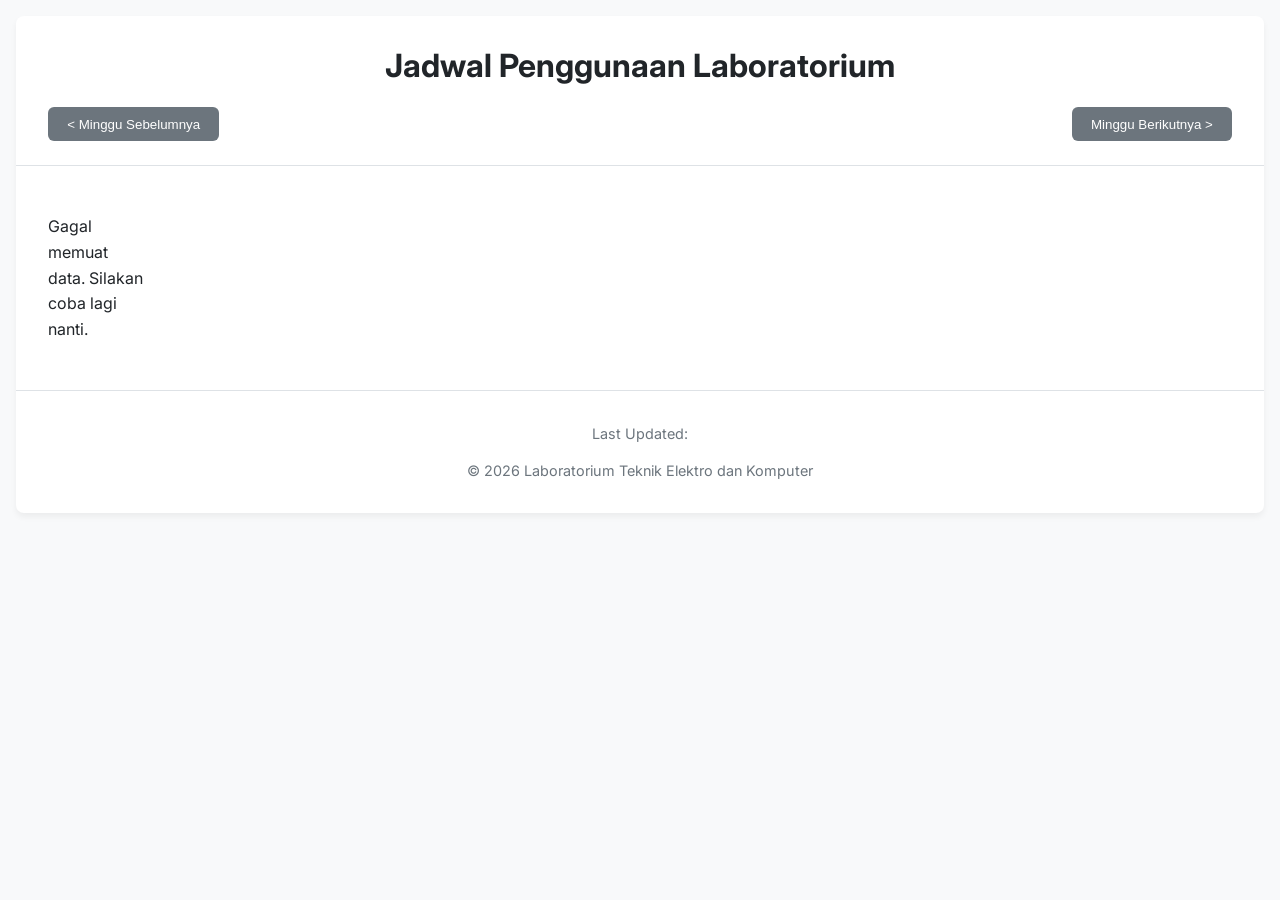
==== index.html @ 6be4b02e "Add files via upload" ====
<!DOCTYPE html>
<html lang="id">
<head>
    <meta charset="UTF-8">
    <meta name="viewport" content="width=device-width, initial-scale=1.0">
    <title>Jadwal Laboratorium</title>
    <link rel="icon" href="data:image/svg+xml,<svg xmlns=%22http://www.w3.org/2000/svg%22 viewBox=%220 0 100 100%22><text y=%22.9em%22 font-size=%2290%22>📅</text></svg>">
    <link rel="stylesheet" href="style.css">
    <link rel="preconnect" href="https://fonts.googleapis.com">
    <link rel="preconnect" href="https://fonts.gstatic.com" crossorigin>
    <link href="https://fonts.googleapis.com/css2?family=Inter:wght@400;500;600;700&display=swap" rel="stylesheet">
</head>
<body>
    <div class="container">
        <header>
            <h1>Jadwal Penggunaan Laboratorium</h1>
            <nav>
                <button id="prev-week" class="nav-button">&lt; Minggu Sebelumnya</button>
                <h2 id="week-display"></h2>
                <button id="next-week" class="nav-button">Minggu Berikutnya &gt;</button>
            </nav>
        </header>
        
        <main>
            <div id="loading" class="loading-indicator">Memuat data jadwal...</div>
            <div class="calendar-wrapper">
                <div id="calendar-grid"></div>
            </div>
        </main>

        <footer>
            <p>Last Updated: <span id="last-updated"></span></p>
            <p id="copyright">&copy; <span id="year"></span> Laboratorium Teknik Elektro dan Komputer</p>
        </footer>
    </div>

    <script src="script.js"></script>
</body>
</html>
---- style.css ----
:root {
    --bg-color: #f8f9fa;
    --font-color: #212529;
    --border-color: #dee2e6;
    --header-bg: #ffffff;
    --button-bg: #6c757d;
    --button-hover-bg: #5a6268;
    --button-text-color: #ffffff;
    --text-color-room: #0d47a1; /* Darker blue */
    --text-color-lecturer: #495057; /* Softer dark gray */
    --text-color-activity: #6c757d; /* Muted gray */

    /* Lab Colors */
    --lab-prk-bg: #e0f7fa;
    --lab-prk-border: #4dd0e1;
    --lab-jarkom-bg: #e8f5e9;
    --lab-jarkom-border: #81c784;
    --lab-ai-bg: #fff3e0;
    --lab-ai-border: #ffb74d;
    --lab-multimedia-bg: #f3e5f5;
    --lab-multimedia-border: #ba68c8;
    --lab-default-bg: #f5f5f5;
    --lab-default-border: #bdbdbd;
}

body {
    font-family: 'Inter', sans-serif;
    background-color: var(--bg-color);
    color: var(--font-color);
    margin: 0;
    padding: 1rem;
    line-height: 1.6;
}

.container {
    max-width: 1400px;
    margin: 0 auto;
    background-color: var(--header-bg);
    border-radius: 8px;
    box-shadow: 0 4px 6px rgba(0,0,0,0.05);
    overflow: hidden;
}

header {
    padding: 1.5rem 2rem;
    border-bottom: 1px solid var(--border-color);
    text-align: center;
}

header h1 {
    margin: 0;
    font-size: 2rem;
    font-weight: 700;
}

nav {
    display: flex;
    justify-content: space-between;
    align-items: center;
    margin-top: 1rem;
}

nav h2 {
    font-size: 1.25rem;
    font-weight: 500;
    margin: 0;
    color: #495057;
}

.nav-button {
    background-color: var(--button-bg);
    color: var(--button-text-color);
    border: none;
    padding: 0.6rem 1.2rem;
    border-radius: 6px;
    cursor: pointer;
    font-weight: 500;
    transition: background-color 0.2s;
}

.nav-button:hover {
    background-color: var(--button-hover-bg);
}

main {
    padding: 2rem;
}

.loading-indicator {
    text-align: center;
    padding: 2rem;
    font-size: 1.2rem;
    color: #6c757d;
}

.calendar-wrapper {
    overflow-x: auto;
}

#calendar-grid {
    display: grid;
    grid-template-columns: 100px repeat(6, 1fr); /* 1 column for session times, 6 for days */
    gap: 5px;
}

.grid-header {
    font-weight: 600;
    padding: 0.8rem;
    text-align: center;
    background-color: #f1f3f5;
    position: sticky;
    top: 0;
    z-index: 10;
}

.session-header {
    font-weight: 500;
    padding: 0.8rem;
    background-color: #f1f3f5;
    text-align: right;
    font-size: 0.9em;
    position: sticky;
    left: 0;
    z-index: 10;
}

.grid-cell {
    min-height: 120px;
    background-color: #ffffff;
    border: 1px solid var(--border-color);
    border-radius: 4px;
    display: flex;
    flex-direction: column;
    gap: 5px;
    padding: 5px;
}

.schedule-item {
    padding: 0.8rem;
    border-left-width: 5px;
    border-left-style: solid;
    height: 100%;
    display: flex;
    flex-direction: column;
    justify-content: center;
    border-radius: 4px;
}

.schedule-item p {
    margin: 0;
    font-size: 0.9em;
    line-height: 1.4; /* Improve readability inside the item */
}

.item-room {
    font-weight: 700;
    margin-bottom: 0.4rem;
    color: var(--text-color-room);
}

.item-lecturer {
    font-weight: 500;
    color: var(--text-color-lecturer);
    margin-bottom: 0.3rem;
}

.item-activity {
    color: var(--text-color-activity);
    font-size: 0.85em;
    font-style: italic;
}

/* Lab Color Mappings */
.lab-prk { background-color: var(--lab-prk-bg); border-color: var(--lab-prk-border); }
.lab-jarkom { background-color: var(--lab-jarkom-bg); border-color: var(--lab-jarkom-border); }
.lab-ai { background-color: var(--lab-ai-bg); border-color: var(--lab-ai-border); }
.lab-multimedia { background-color: var(--lab-multimedia-bg); border-color: var(--lab-multimedia-border); }
.lab-default { background-color: var(--lab-default-bg); border-color: var(--lab-default-border); }

footer {
    padding: 1rem 2rem;
    border-top: 1px solid var(--border-color);
    text-align: center;
    font-size: 0.9em;
    color: #6c757d;
}

/* Responsive Design */
@media (max-width: 768px) {
    body {
        padding: 0.5rem;
    }

    header {
        padding: 1rem;
    }
    
    header h1 {
        font-size: 1.5rem;
    }

    nav {
        flex-direction: column;
        gap: 0.8rem;
    }

    main {
        padding: 0.5rem;
    }
    
    #calendar-grid {
        grid-template-columns: 80px repeat(6, 200px); /* Make day columns wider for horizontal scroll */
    }

    .schedule-item p {
        font-size: 0.85em;
    }
}
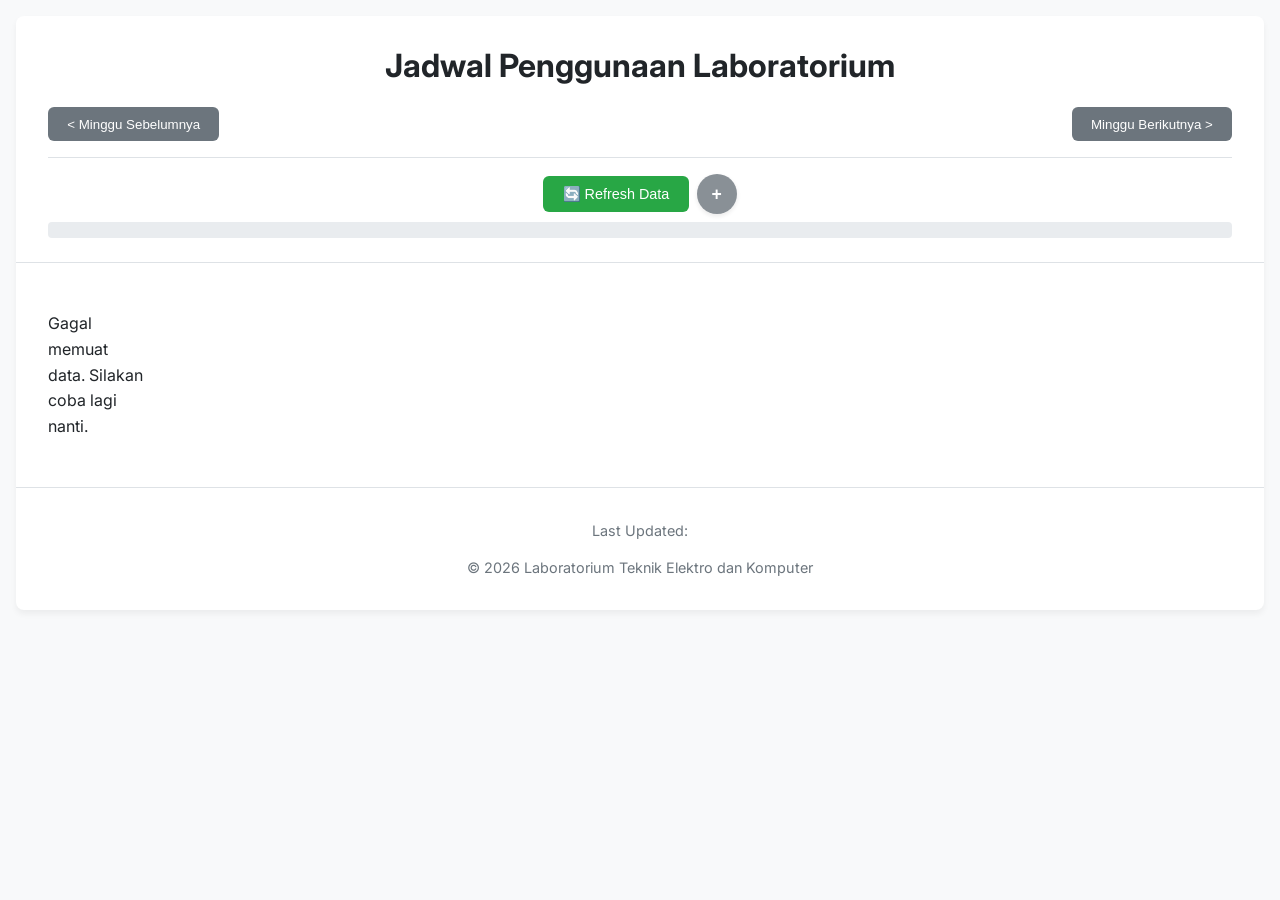
==== commit 7fbbe8fc: "Add files via upload" ====
--- a/index.html
+++ b/index.html
@@ -2,7 +2,7 @@
 <html lang="id">
 <head>
     <meta charset="UTF-8">
-    <meta name="viewport" content="width=device-width, initial-scale=1.0">
+    <meta name="viewport" content="width=device-width, initial-scale=1.0, user-scalable=yes, maximum-scale=3.0">
     <title>Jadwal Laboratorium</title>
     <link rel="icon" href="data:image/svg+xml,<svg xmlns=%22http://www.w3.org/2000/svg%22 viewBox=%220 0 100 100%22><text y=%22.9em%22 font-size=%2290%22>📅</text></svg>">
     <link rel="stylesheet" href="style.css">
@@ -19,6 +19,13 @@
                 <h2 id="week-display"></h2>
                 <button id="next-week" class="nav-button">Minggu Berikutnya &gt;</button>
             </nav>
+            <div class="refresh-section">
+                <div class="button-group">
+                    <button id="refresh-btn" class="refresh-button">🔄 Refresh Data</button>
+                    <button id="add-data-btn" class="add-data-button" title="Tambah Data Jadwal">+</button>
+                </div>
+                <div id="week-info" class="week-info"></div>
+            </div>
         </header>
         
         <main>
--- a/style.css
+++ b/style.css
@@ -82,6 +82,92 @@
     background-color: var(--button-hover-bg);
 }
 
+.refresh-section {
+    text-align: center;
+    margin-top: 1rem;
+    padding-top: 1rem;
+    border-top: 1px solid var(--border-color);
+}
+
+.button-group {
+    display: flex;
+    justify-content: center;
+    align-items: center;
+    gap: 8px;
+    flex-wrap: wrap;
+}
+
+.refresh-button {
+    background-color: #28a745;
+    color: white;
+    border: none;
+    padding: 0.6rem 1.2rem;
+    border-radius: 6px;
+    cursor: pointer;
+    font-weight: 500;
+    font-size: 0.9rem;
+    transition: background-color 0.2s;
+}
+
+.refresh-button:hover {
+    background-color: #218838;
+}
+
+.refresh-button:active {
+    transform: translateY(1px);
+}
+
+.refresh-button:disabled {
+    background-color: #6c757d;
+    cursor: not-allowed;
+    opacity: 0.7;
+}
+
+.refresh-button:disabled:hover {
+    background-color: #6c757d;
+    transform: none;
+}
+
+.add-data-button {
+    background-color: #6c757d;
+    color: white;
+    border: none;
+    padding: 0.6rem 0.8rem;
+    border-radius: 50%;
+    cursor: pointer;
+    font-weight: bold;
+    font-size: 1.1rem;
+    transition: all 0.2s;
+    width: 40px;
+    height: 40px;
+    display: flex;
+    align-items: center;
+    justify-content: center;
+    opacity: 0.8;
+    line-height: 1;
+    box-shadow: 0 2px 4px rgba(0,0,0,0.1);
+}
+
+.add-data-button:hover {
+    background-color: #5a6268;
+    opacity: 1;
+    transform: scale(1.05);
+    box-shadow: 0 4px 8px rgba(0,0,0,0.15);
+}
+
+.add-data-button:active {
+    transform: scale(0.95);
+}
+
+.week-info {
+    margin-top: 0.5rem;
+    padding: 0.5rem;
+    background-color: #e9ecef;
+    border-radius: 4px;
+    font-size: 0.9rem;
+    color: #495057;
+}
+
 main {
     padding: 2rem;
 }
@@ -144,12 +230,15 @@
     flex-direction: column;
     justify-content: center;
     border-radius: 4px;
+    position: relative;
 }
 
 .schedule-item p {
     margin: 0;
     font-size: 0.9em;
     line-height: 1.4; /* Improve readability inside the item */
+    word-wrap: break-word; /* Handle long text */
+    overflow-wrap: break-word;
 }
 
 .item-room {
@@ -177,6 +266,31 @@
 .lab-multimedia { background-color: var(--lab-multimedia-bg); border-color: var(--lab-multimedia-border); }
 .lab-default { background-color: var(--lab-default-bg); border-color: var(--lab-default-border); }
 
+/* PINDAH Status Styling */
+.schedule-pindah {
+    opacity: 0.8;
+    filter: grayscale(20%);
+}
+
+.pindah-stamp {
+    position: absolute;
+    top: 5px;
+    right: 5px;
+    background-color: #dc3545 !important;
+    color: white !important;
+    font-size: 0.7em;
+    font-weight: bold;
+    padding: 2px 6px;
+    border-radius: 3px;
+    transform: rotate(15deg);
+    box-shadow: 0 2px 4px rgba(220, 53, 69, 0.3);
+    z-index: 10;
+    letter-spacing: 0.5px;
+    border: 1px solid #dc3545;
+    text-shadow: 1px 1px 1px rgba(0,0,0,0.5);
+    font-family: Arial, sans-serif;
+}
+
 footer {
     padding: 1rem 2rem;
     border-top: 1px solid var(--border-color);
@@ -194,7 +308,7 @@
     header {
         padding: 1rem;
     }
-    
+
     header h1 {
         font-size: 1.5rem;
     }
@@ -204,15 +318,118 @@
         gap: 0.8rem;
     }
 
+    .nav-button {
+        padding: 0.8rem 1rem;
+        font-size: 0.9rem;
+    }
+
+    .refresh-section {
+        margin-top: 0.5rem;
+        padding-top: 0.5rem;
+    }
+
+    .button-group {
+        gap: 6px;
+    }
+
+    .add-data-button {
+        width: 36px;
+        height: 36px;
+        font-size: 1rem;
+        padding: 0.5rem;
+    }
+
     main {
         padding: 0.5rem;
     }
-    
+
     #calendar-grid {
         grid-template-columns: 80px repeat(6, 200px); /* Make day columns wider for horizontal scroll */
+        font-size: 0.9rem;
+    }
+
+    .grid-cell {
+        min-height: 100px;
+    }
+
+    .schedule-item {
+        padding: 0.6rem;
     }
 
     .schedule-item p {
+        font-size: 0.8em;
+    }
+
+    .item-room {
         font-size: 0.85em;
     }
-} +
+    .item-lecturer {
+        font-size: 0.8em;
+    }
+
+    .item-activity {
+        font-size: 0.75em;
+    }
+
+    .pindah-stamp {
+        font-size: 0.6em;
+        padding: 1px 4px;
+        top: 3px;
+        right: 3px;
+    }
+}
+
+/* Extra small screens */
+@media (max-width: 480px) {
+    header h1 {
+        font-size: 1.2rem;
+    }
+
+    nav h2 {
+        font-size: 1rem;
+    }
+
+    .nav-button {
+        padding: 0.7rem 0.8rem;
+        font-size: 0.8rem;
+    }
+
+    .add-data-button {
+        width: 32px;
+        height: 32px;
+        font-size: 0.9rem;
+        padding: 0.4rem;
+    }
+
+    #calendar-grid {
+        grid-template-columns: 70px repeat(6, 180px);
+        font-size: 0.8rem;
+    }
+
+    .grid-cell {
+        min-height: 90px;
+        padding: 3px;
+    }
+
+    .schedule-item {
+        padding: 0.5rem;
+    }
+
+    .schedule-item p {
+        font-size: 0.75em;
+        line-height: 1.3;
+    }
+
+    .session-header {
+        font-size: 0.8em;
+        padding: 0.6rem;
+    }
+
+    .pindah-stamp {
+        font-size: 0.55em;
+        padding: 1px 3px;
+        top: 2px;
+        right: 2px;
+    }
+}
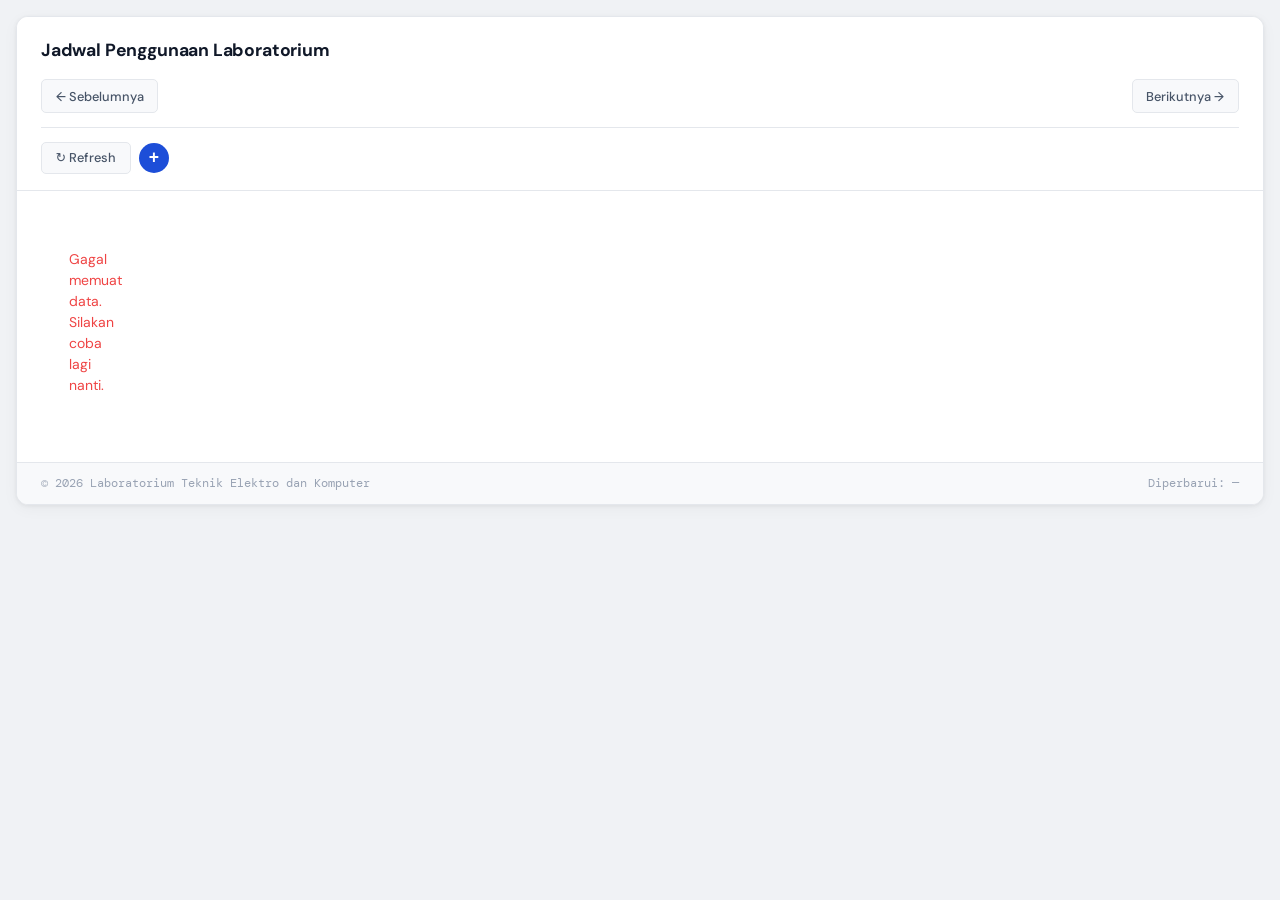
==== commit 0781ea47: "Add files via upload" ====
--- a/index.html
+++ b/index.html
@@ -1,46 +1,49 @@
-<!DOCTYPE html>
-<html lang="id">
-<head>
-    <meta charset="UTF-8">
-    <meta name="viewport" content="width=device-width, initial-scale=1.0, user-scalable=yes, maximum-scale=3.0">
-    <title>Jadwal Laboratorium</title>
-    <link rel="icon" href="data:image/svg+xml,<svg xmlns=%22http://www.w3.org/2000/svg%22 viewBox=%220 0 100 100%22><text y=%22.9em%22 font-size=%2290%22>📅</text></svg>">
-    <link rel="stylesheet" href="style.css">
-    <link rel="preconnect" href="https://fonts.googleapis.com">
-    <link rel="preconnect" href="https://fonts.gstatic.com" crossorigin>
-    <link href="https://fonts.googleapis.com/css2?family=Inter:wght@400;500;600;700&display=swap" rel="stylesheet">
-</head>
-<body>
-    <div class="container">
-        <header>
-            <h1>Jadwal Penggunaan Laboratorium</h1>
-            <nav>
-                <button id="prev-week" class="nav-button">&lt; Minggu Sebelumnya</button>
-                <h2 id="week-display"></h2>
-                <button id="next-week" class="nav-button">Minggu Berikutnya &gt;</button>
-            </nav>
-            <div class="refresh-section">
-                <div class="button-group">
-                    <button id="refresh-btn" class="refresh-button">🔄 Refresh Data</button>
-                    <button id="add-data-btn" class="add-data-button" title="Tambah Data Jadwal">+</button>
-                </div>
-                <div id="week-info" class="week-info"></div>
-            </div>
-        </header>
-        
-        <main>
-            <div id="loading" class="loading-indicator">Memuat data jadwal...</div>
-            <div class="calendar-wrapper">
-                <div id="calendar-grid"></div>
-            </div>
-        </main>
-
-        <footer>
-            <p>Last Updated: <span id="last-updated"></span></p>
-            <p id="copyright">&copy; <span id="year"></span> Laboratorium Teknik Elektro dan Komputer</p>
-        </footer>
-    </div>
-
-    <script src="script.js"></script>
-</body>
-</html> +<!DOCTYPE html>
+<html lang="id">
+<head>
+    <meta charset="UTF-8">
+    <meta name="viewport" content="width=device-width, initial-scale=1.0, user-scalable=yes, maximum-scale=3.0">
+    <title>Jadwal Laboratorium</title>
+    <link rel="icon" href="data:image/svg+xml,<svg xmlns=%22http://www.w3.org/2000/svg%22 viewBox=%220 0 100 100%22><text y=%22.9em%22 font-size=%2290%22>📅</text></svg>">
+    <link rel="stylesheet" href="style.css">
+    <link rel="preconnect" href="https://fonts.googleapis.com">
+    <link rel="preconnect" href="https://fonts.gstatic.com" crossorigin>
+    <link href="https://fonts.googleapis.com/css2?family=DM+Sans:wght@400;500;600;700&family=DM+Mono:wght@400;500&display=swap" rel="stylesheet">
+</head>
+<body>
+    <div class="container">
+        <header>
+            <h1>Jadwal Penggunaan Laboratorium</h1>
+            <nav>
+                <button id="prev-week" class="nav-button">← Sebelumnya</button>
+                <h2 id="week-display"></h2>
+                <button id="next-week" class="nav-button">Berikutnya →</button>
+            </nav>
+            <div class="refresh-section">
+                <div class="button-group">
+                    <button id="refresh-btn" class="refresh-button">↻ Refresh</button>
+                    <button id="add-data-btn" class="add-data-button" title="Tambah Data Jadwal">+</button>
+                </div>
+                <div id="week-info" class="week-info"></div>
+            </div>
+        </header>
+
+        <!-- Notice banner: shown when current week has no schedule -->
+        <div id="week-notice" class="week-notice" style="display:none;"></div>
+
+        <main>
+            <div id="loading" class="loading-indicator">Memuat data jadwal...</div>
+            <div class="calendar-wrapper">
+                <div id="calendar-grid"></div>
+            </div>
+        </main>
+
+        <footer>
+            <p>© <span id="year"></span> Laboratorium Teknik Elektro dan Komputer</p>
+            <p>Diperbarui: <span id="last-updated">—</span></p>
+        </footer>
+    </div>
+
+    <script src="script.js"></script>
+</body>
+</html>
--- a/style.css
+++ b/style.css
@@ -1,435 +1,529 @@
-:root {
-    --bg-color: #f8f9fa;
-    --font-color: #212529;
-    --border-color: #dee2e6;
-    --header-bg: #ffffff;
-    --button-bg: #6c757d;
-    --button-hover-bg: #5a6268;
-    --button-text-color: #ffffff;
-    --text-color-room: #0d47a1; /* Darker blue */
-    --text-color-lecturer: #495057; /* Softer dark gray */
-    --text-color-activity: #6c757d; /* Muted gray */
-
-    /* Lab Colors */
-    --lab-prk-bg: #e0f7fa;
-    --lab-prk-border: #4dd0e1;
-    --lab-jarkom-bg: #e8f5e9;
-    --lab-jarkom-border: #81c784;
-    --lab-ai-bg: #fff3e0;
-    --lab-ai-border: #ffb74d;
-    --lab-multimedia-bg: #f3e5f5;
-    --lab-multimedia-border: #ba68c8;
-    --lab-default-bg: #f5f5f5;
-    --lab-default-border: #bdbdbd;
-}
-
-body {
-    font-family: 'Inter', sans-serif;
-    background-color: var(--bg-color);
-    color: var(--font-color);
-    margin: 0;
-    padding: 1rem;
-    line-height: 1.6;
-}
-
-.container {
-    max-width: 1400px;
-    margin: 0 auto;
-    background-color: var(--header-bg);
-    border-radius: 8px;
-    box-shadow: 0 4px 6px rgba(0,0,0,0.05);
-    overflow: hidden;
-}
-
-header {
-    padding: 1.5rem 2rem;
-    border-bottom: 1px solid var(--border-color);
-    text-align: center;
-}
-
-header h1 {
-    margin: 0;
-    font-size: 2rem;
-    font-weight: 700;
-}
-
-nav {
-    display: flex;
-    justify-content: space-between;
-    align-items: center;
-    margin-top: 1rem;
-}
-
-nav h2 {
-    font-size: 1.25rem;
-    font-weight: 500;
-    margin: 0;
-    color: #495057;
-}
-
-.nav-button {
-    background-color: var(--button-bg);
-    color: var(--button-text-color);
-    border: none;
-    padding: 0.6rem 1.2rem;
-    border-radius: 6px;
-    cursor: pointer;
-    font-weight: 500;
-    transition: background-color 0.2s;
-}
-
-.nav-button:hover {
-    background-color: var(--button-hover-bg);
-}
-
-.refresh-section {
-    text-align: center;
-    margin-top: 1rem;
-    padding-top: 1rem;
-    border-top: 1px solid var(--border-color);
-}
-
-.button-group {
-    display: flex;
-    justify-content: center;
-    align-items: center;
-    gap: 8px;
-    flex-wrap: wrap;
-}
-
-.refresh-button {
-    background-color: #28a745;
-    color: white;
-    border: none;
-    padding: 0.6rem 1.2rem;
-    border-radius: 6px;
-    cursor: pointer;
-    font-weight: 500;
-    font-size: 0.9rem;
-    transition: background-color 0.2s;
-}
-
-.refresh-button:hover {
-    background-color: #218838;
-}
-
-.refresh-button:active {
-    transform: translateY(1px);
-}
-
-.refresh-button:disabled {
-    background-color: #6c757d;
-    cursor: not-allowed;
-    opacity: 0.7;
-}
-
-.refresh-button:disabled:hover {
-    background-color: #6c757d;
-    transform: none;
-}
-
-.add-data-button {
-    background-color: #6c757d;
-    color: white;
-    border: none;
-    padding: 0.6rem 0.8rem;
-    border-radius: 50%;
-    cursor: pointer;
-    font-weight: bold;
-    font-size: 1.1rem;
-    transition: all 0.2s;
-    width: 40px;
-    height: 40px;
-    display: flex;
-    align-items: center;
-    justify-content: center;
-    opacity: 0.8;
-    line-height: 1;
-    box-shadow: 0 2px 4px rgba(0,0,0,0.1);
-}
-
-.add-data-button:hover {
-    background-color: #5a6268;
-    opacity: 1;
-    transform: scale(1.05);
-    box-shadow: 0 4px 8px rgba(0,0,0,0.15);
-}
-
-.add-data-button:active {
-    transform: scale(0.95);
-}
-
-.week-info {
-    margin-top: 0.5rem;
-    padding: 0.5rem;
-    background-color: #e9ecef;
-    border-radius: 4px;
-    font-size: 0.9rem;
-    color: #495057;
-}
-
-main {
-    padding: 2rem;
-}
-
-.loading-indicator {
-    text-align: center;
-    padding: 2rem;
-    font-size: 1.2rem;
-    color: #6c757d;
-}
-
-.calendar-wrapper {
-    overflow-x: auto;
-}
-
-#calendar-grid {
-    display: grid;
-    grid-template-columns: 100px repeat(6, 1fr); /* 1 column for session times, 6 for days */
-    gap: 5px;
-}
-
-.grid-header {
-    font-weight: 600;
-    padding: 0.8rem;
-    text-align: center;
-    background-color: #f1f3f5;
-    position: sticky;
-    top: 0;
-    z-index: 10;
-}
-
-.session-header {
-    font-weight: 500;
-    padding: 0.8rem;
-    background-color: #f1f3f5;
-    text-align: right;
-    font-size: 0.9em;
-    position: sticky;
-    left: 0;
-    z-index: 10;
-}
-
-.grid-cell {
-    min-height: 120px;
-    background-color: #ffffff;
-    border: 1px solid var(--border-color);
-    border-radius: 4px;
-    display: flex;
-    flex-direction: column;
-    gap: 5px;
-    padding: 5px;
-}
-
-.schedule-item {
-    padding: 0.8rem;
-    border-left-width: 5px;
-    border-left-style: solid;
-    height: 100%;
-    display: flex;
-    flex-direction: column;
-    justify-content: center;
-    border-radius: 4px;
-    position: relative;
-}
-
-.schedule-item p {
-    margin: 0;
-    font-size: 0.9em;
-    line-height: 1.4; /* Improve readability inside the item */
-    word-wrap: break-word; /* Handle long text */
-    overflow-wrap: break-word;
-}
-
-.item-room {
-    font-weight: 700;
-    margin-bottom: 0.4rem;
-    color: var(--text-color-room);
-}
-
-.item-lecturer {
-    font-weight: 500;
-    color: var(--text-color-lecturer);
-    margin-bottom: 0.3rem;
-}
-
-.item-activity {
-    color: var(--text-color-activity);
-    font-size: 0.85em;
-    font-style: italic;
-}
-
-/* Lab Color Mappings */
-.lab-prk { background-color: var(--lab-prk-bg); border-color: var(--lab-prk-border); }
-.lab-jarkom { background-color: var(--lab-jarkom-bg); border-color: var(--lab-jarkom-border); }
-.lab-ai { background-color: var(--lab-ai-bg); border-color: var(--lab-ai-border); }
-.lab-multimedia { background-color: var(--lab-multimedia-bg); border-color: var(--lab-multimedia-border); }
-.lab-default { background-color: var(--lab-default-bg); border-color: var(--lab-default-border); }
-
-/* PINDAH Status Styling */
-.schedule-pindah {
-    opacity: 0.8;
-    filter: grayscale(20%);
-}
-
-.pindah-stamp {
-    position: absolute;
-    top: 5px;
-    right: 5px;
-    background-color: #dc3545 !important;
-    color: white !important;
-    font-size: 0.7em;
-    font-weight: bold;
-    padding: 2px 6px;
-    border-radius: 3px;
-    transform: rotate(15deg);
-    box-shadow: 0 2px 4px rgba(220, 53, 69, 0.3);
-    z-index: 10;
-    letter-spacing: 0.5px;
-    border: 1px solid #dc3545;
-    text-shadow: 1px 1px 1px rgba(0,0,0,0.5);
-    font-family: Arial, sans-serif;
-}
-
-footer {
-    padding: 1rem 2rem;
-    border-top: 1px solid var(--border-color);
-    text-align: center;
-    font-size: 0.9em;
-    color: #6c757d;
-}
-
-/* Responsive Design */
-@media (max-width: 768px) {
-    body {
-        padding: 0.5rem;
-    }
-
-    header {
-        padding: 1rem;
-    }
-
-    header h1 {
-        font-size: 1.5rem;
-    }
-
-    nav {
-        flex-direction: column;
-        gap: 0.8rem;
-    }
-
-    .nav-button {
-        padding: 0.8rem 1rem;
-        font-size: 0.9rem;
-    }
-
-    .refresh-section {
-        margin-top: 0.5rem;
-        padding-top: 0.5rem;
-    }
-
-    .button-group {
-        gap: 6px;
-    }
-
-    .add-data-button {
-        width: 36px;
-        height: 36px;
-        font-size: 1rem;
-        padding: 0.5rem;
-    }
-
-    main {
-        padding: 0.5rem;
-    }
-
-    #calendar-grid {
-        grid-template-columns: 80px repeat(6, 200px); /* Make day columns wider for horizontal scroll */
-        font-size: 0.9rem;
-    }
-
-    .grid-cell {
-        min-height: 100px;
-    }
-
-    .schedule-item {
-        padding: 0.6rem;
-    }
-
-    .schedule-item p {
-        font-size: 0.8em;
-    }
-
-    .item-room {
-        font-size: 0.85em;
-    }
-
-    .item-lecturer {
-        font-size: 0.8em;
-    }
-
-    .item-activity {
-        font-size: 0.75em;
-    }
-
-    .pindah-stamp {
-        font-size: 0.6em;
-        padding: 1px 4px;
-        top: 3px;
-        right: 3px;
-    }
-}
-
-/* Extra small screens */
-@media (max-width: 480px) {
-    header h1 {
-        font-size: 1.2rem;
-    }
-
-    nav h2 {
-        font-size: 1rem;
-    }
-
-    .nav-button {
-        padding: 0.7rem 0.8rem;
-        font-size: 0.8rem;
-    }
-
-    .add-data-button {
-        width: 32px;
-        height: 32px;
-        font-size: 0.9rem;
-        padding: 0.4rem;
-    }
-
-    #calendar-grid {
-        grid-template-columns: 70px repeat(6, 180px);
-        font-size: 0.8rem;
-    }
-
-    .grid-cell {
-        min-height: 90px;
-        padding: 3px;
-    }
-
-    .schedule-item {
-        padding: 0.5rem;
-    }
-
-    .schedule-item p {
-        font-size: 0.75em;
-        line-height: 1.3;
-    }
-
-    .session-header {
-        font-size: 0.8em;
-        padding: 0.6rem;
-    }
-
-    .pindah-stamp {
-        font-size: 0.55em;
-        padding: 1px 3px;
-        top: 2px;
-        right: 2px;
-    }
-}+@import url('https://fonts.googleapis.com/css2?family=DM+Sans:wght@400;500;600;700&family=DM+Mono:wght@400;500&display=swap');
+
+:root {
+    --bg: #f0f2f5;
+    --surface: #ffffff;
+    --surface-2: #f8f9fb;
+    --border: #e4e7ec;
+    --border-strong: #d0d5dd;
+    --text-primary: #101828;
+    --text-secondary: #475467;
+    --text-muted: #98a2b3;
+    --accent: #1d4ed8;
+    --accent-light: #eff4ff;
+    --today-bg: #eff6ff;
+    --today-border: #93c5fd;
+    --radius: 8px;
+    --radius-sm: 5px;
+
+    /* Lab Colors */
+    --lab-prk-bg: #ecfeff;
+    --lab-prk-border: #06b6d4;
+    --lab-prk-text: #0e7490;
+
+    --lab-jarkom-bg: #f0fdf4;
+    --lab-jarkom-border: #22c55e;
+    --lab-jarkom-text: #15803d;
+
+    --lab-ai-bg: #fff7ed;
+    --lab-ai-border: #f97316;
+    --lab-ai-text: #c2410c;
+
+    --lab-multimedia-bg: #faf5ff;
+    --lab-multimedia-border: #a855f7;
+    --lab-multimedia-text: #7e22ce;
+
+    --lab-default-bg: #f8f9fb;
+    --lab-default-border: #cbd5e1;
+    --lab-default-text: #475467;
+}
+
+*, *::before, *::after { box-sizing: border-box; }
+
+body {
+    font-family: 'DM Sans', system-ui, sans-serif;
+    background-color: var(--bg);
+    color: var(--text-primary);
+    margin: 0;
+    padding: 1rem;
+    line-height: 1.5;
+    font-size: 14px;
+    -webkit-font-smoothing: antialiased;
+}
+
+.container {
+    max-width: 1400px;
+    margin: 0 auto;
+    background-color: var(--surface);
+    border-radius: 12px;
+    border: 1px solid var(--border);
+    overflow: hidden;
+    box-shadow: 0 1px 4px rgba(0,0,0,0.06), 0 4px 16px rgba(0,0,0,0.04);
+}
+
+/* ── HEADER ─────────────────────────── */
+header {
+    padding: 1.25rem 1.5rem 1rem;
+    border-bottom: 1px solid var(--border);
+    background: var(--surface);
+}
+
+header h1 {
+    margin: 0 0 1rem;
+    font-size: 1.1rem;
+    font-weight: 700;
+    color: var(--text-primary);
+    letter-spacing: -0.01em;
+}
+
+nav {
+    display: flex;
+    align-items: center;
+    gap: 0.5rem;
+}
+
+#week-display {
+    flex: 1;
+    text-align: center;
+    font-size: 0.875rem;
+    font-weight: 600;
+    color: var(--text-secondary);
+    margin: 0;
+    font-family: 'DM Mono', monospace;
+}
+
+.nav-button {
+    background: var(--surface-2);
+    color: var(--text-secondary);
+    border: 1px solid var(--border);
+    padding: 0.45rem 0.85rem;
+    border-radius: var(--radius-sm);
+    cursor: pointer;
+    font-weight: 500;
+    font-size: 0.8rem;
+    font-family: inherit;
+    transition: all 0.15s;
+    white-space: nowrap;
+}
+
+.nav-button:hover {
+    background: var(--accent-light);
+    color: var(--accent);
+    border-color: #bfdbfe;
+}
+
+/* ── TOOLBAR ─────────────────────────── */
+.refresh-section {
+    display: flex;
+    align-items: center;
+    justify-content: space-between;
+    margin-top: 0.875rem;
+    padding-top: 0.875rem;
+    border-top: 1px solid var(--border);
+    gap: 0.75rem;
+    flex-wrap: wrap;
+}
+
+.button-group {
+    display: flex;
+    align-items: center;
+    gap: 0.5rem;
+}
+
+.refresh-button {
+    background: var(--surface-2);
+    color: var(--text-secondary);
+    border: 1px solid var(--border);
+    padding: 0.4rem 0.85rem;
+    border-radius: var(--radius-sm);
+    cursor: pointer;
+    font-weight: 500;
+    font-size: 0.8rem;
+    font-family: inherit;
+    transition: all 0.15s;
+}
+
+.refresh-button:hover { background: #f1f5f9; }
+.refresh-button:disabled { opacity: 0.5; cursor: not-allowed; }
+
+.add-data-button {
+    background: var(--accent);
+    color: white;
+    border: none;
+    width: 30px;
+    height: 30px;
+    border-radius: 50%;
+    cursor: pointer;
+    font-size: 1.1rem;
+    font-weight: 600;
+    display: flex;
+    align-items: center;
+    justify-content: center;
+    transition: all 0.15s;
+    flex-shrink: 0;
+    line-height: 1;
+}
+
+.add-data-button:hover {
+    background: #1e40af;
+    transform: scale(1.08);
+}
+
+.week-info {
+    display: flex;
+    gap: 1rem;
+    font-size: 0.78rem;
+    color: var(--text-muted);
+    font-family: 'DM Mono', monospace;
+}
+
+.week-info span::before {
+    content: '·';
+    margin-right: 0.4rem;
+    opacity: 0.5;
+}
+
+/* ── NOTICE BANNER ─────────────────────────── */
+.week-notice {
+    display: none;
+    align-items: center;
+    gap: 0.6rem;
+    margin: 0.75rem 1.25rem 0;
+    padding: 0.65rem 0.9rem;
+    border-radius: var(--radius-sm);
+    font-size: 0.8rem;
+    flex-wrap: wrap;
+}
+
+.week-notice--info {
+    background: #eff6ff;
+    border: 1px solid #bfdbfe;
+    color: #1e40af;
+}
+
+.week-notice--warn {
+    background: #fffbeb;
+    border: 1px solid #fcd34d;
+    color: #92400e;
+}
+
+.notice-icon { font-size: 1rem; flex-shrink: 0; }
+
+.notice-text { flex: 1; line-height: 1.4; }
+
+.notice-jump {
+    background: var(--accent);
+    color: white;
+    border: none;
+    padding: 0.3rem 0.7rem;
+    border-radius: 4px;
+    cursor: pointer;
+    font-size: 0.75rem;
+    font-weight: 600;
+    font-family: inherit;
+    white-space: nowrap;
+    transition: background 0.15s;
+    flex-shrink: 0;
+}
+
+.notice-jump:hover { background: #1e40af; }
+
+.week-notice--warn .notice-jump {
+    background: #d97706;
+}
+
+.week-notice--warn .notice-jump:hover {
+    background: #b45309;
+}
+
+/* ── MAIN ─────────────────────────── */
+main {
+    padding: 0.75rem 1.25rem 1.25rem;
+}
+
+.loading-indicator {
+    display: none;
+    align-items: center;
+    justify-content: center;
+    gap: 0.5rem;
+    padding: 3rem 2rem;
+    color: var(--text-muted);
+    font-size: 0.875rem;
+}
+
+.loading-indicator::before {
+    content: '';
+    width: 16px;
+    height: 16px;
+    border: 2px solid var(--border);
+    border-top-color: var(--accent);
+    border-radius: 50%;
+    animation: spin 0.7s linear infinite;
+}
+
+@keyframes spin { to { transform: rotate(360deg); } }
+
+.error-msg {
+    color: #ef4444;
+    text-align: center;
+    padding: 2rem;
+    font-size: 0.875rem;
+}
+
+.calendar-wrapper {
+    overflow-x: auto;
+    -webkit-overflow-scrolling: touch;
+}
+
+/* ── GRID ─────────────────────────── */
+#calendar-grid {
+    display: grid;
+    grid-template-columns: 76px repeat(6, 1fr);
+    gap: 4px;
+    min-width: 580px;
+}
+
+.grid-header {
+    padding: 0.6rem 0.5rem;
+    text-align: center;
+    background: var(--surface-2);
+    border-radius: var(--radius-sm);
+    display: flex;
+    flex-direction: column;
+    gap: 2px;
+    border: 1px solid transparent;
+}
+
+.grid-header.is-today {
+    background: var(--today-bg);
+    border-color: var(--today-border);
+}
+
+.day-name {
+    font-weight: 700;
+    font-size: 0.8rem;
+    color: var(--text-primary);
+    letter-spacing: 0.01em;
+}
+
+.day-name.today {
+    color: var(--accent);
+}
+
+.day-date {
+    font-size: 0.7rem;
+    color: var(--text-muted);
+    font-family: 'DM Mono', monospace;
+}
+
+.session-header {
+    padding: 0.5rem 0.4rem;
+    background: var(--surface-2);
+    border-radius: var(--radius-sm);
+    display: flex;
+    flex-direction: column;
+    gap: 2px;
+    align-items: flex-end;
+    justify-content: center;
+}
+
+.sesi-label {
+    font-weight: 600;
+    font-size: 0.72rem;
+    color: var(--text-secondary);
+    text-align: right;
+}
+
+.sesi-time {
+    font-size: 0.63rem;
+    color: var(--text-muted);
+    font-family: 'DM Mono', monospace;
+    text-align: right;
+    line-height: 1.2;
+    white-space: nowrap;
+}
+
+.grid-cell {
+    min-height: 90px;
+    background: var(--surface-2);
+    border: 1px solid var(--border);
+    border-radius: var(--radius-sm);
+    display: flex;
+    flex-direction: column;
+    gap: 3px;
+    padding: 3px;
+    transition: border-color 0.15s;
+}
+
+/* Today column highlight */
+.grid-cell.cell-today {
+    background: var(--today-bg);
+    border-color: var(--today-border);
+}
+
+/* ── SCHEDULE ITEMS ─────────────────────────── */
+.schedule-item {
+    padding: 0.55rem 0.6rem;
+    border-left: 3px solid;
+    border-radius: 4px;
+    display: flex;
+    flex-direction: column;
+    gap: 2px;
+    position: relative;
+    transition: box-shadow 0.15s;
+}
+
+.schedule-item:hover {
+    box-shadow: 0 2px 8px rgba(0,0,0,0.08);
+}
+
+.schedule-item p {
+    margin: 0;
+    word-wrap: break-word;
+    overflow-wrap: break-word;
+}
+
+.item-room {
+    font-weight: 700;
+    font-size: 0.78rem;
+    line-height: 1.3;
+}
+
+.item-lecturer {
+    font-size: 0.74rem;
+    font-weight: 500;
+    line-height: 1.3;
+    color: var(--text-secondary);
+}
+
+.item-activity {
+    font-size: 0.68rem;
+    color: var(--text-muted);
+    font-style: italic;
+    line-height: 1.3;
+}
+
+.item-activity.empty-data { color: #d1d5db; }
+
+/* Lab Colors */
+.lab-prk       { background-color: var(--lab-prk-bg);       border-color: var(--lab-prk-border); }
+.lab-prk       .item-room { color: var(--lab-prk-text); }
+.lab-jarkom    { background-color: var(--lab-jarkom-bg);    border-color: var(--lab-jarkom-border); }
+.lab-jarkom    .item-room { color: var(--lab-jarkom-text); }
+.lab-ai        { background-color: var(--lab-ai-bg);        border-color: var(--lab-ai-border); }
+.lab-ai        .item-room { color: var(--lab-ai-text); }
+.lab-multimedia { background-color: var(--lab-multimedia-bg); border-color: var(--lab-multimedia-border); }
+.lab-multimedia .item-room { color: var(--lab-multimedia-text); }
+.lab-default   { background-color: var(--lab-default-bg);   border-color: var(--lab-default-border); }
+.lab-default   .item-room { color: var(--lab-default-text); }
+
+/* PINDAH / TAMBAH Status */
+.schedule-pindah { opacity: 0.78; }
+.schedule-tambah { filter: brightness(1.02); }
+
+/* Stamps */
+.stamp {
+    position: absolute;
+    font-size: 0.58rem;
+    font-weight: 700;
+    padding: 2px 5px;
+    border-radius: 3px;
+    letter-spacing: 0.6px;
+    font-family: 'DM Mono', monospace;
+    pointer-events: none;
+    line-height: 1;
+    text-shadow: 0 1px 1px rgba(0,0,0,0.3);
+    box-shadow: 0 1px 3px rgba(0,0,0,0.15);
+}
+
+.pindah-stamp {
+    top: 4px;
+    right: 4px;
+    background: #dc2626;
+    color: white;
+    transform: rotate(8deg);
+}
+
+.tambah-stamp {
+    bottom: 4px;
+    right: 4px;
+    background: #1d4ed8;
+    color: white;
+    transform: rotate(-6deg);
+}
+
+/* ── FOOTER ─────────────────────────── */
+footer {
+    padding: 0.75rem 1.5rem;
+    border-top: 1px solid var(--border);
+    display: flex;
+    align-items: center;
+    justify-content: space-between;
+    flex-wrap: wrap;
+    gap: 0.25rem;
+    background: var(--surface-2);
+}
+
+footer p {
+    margin: 0;
+    font-size: 0.72rem;
+    color: var(--text-muted);
+    font-family: 'DM Mono', monospace;
+}
+
+/* ── RESPONSIVE ─────────────────────────── */
+@media (max-width: 768px) {
+    body { padding: 0.5rem; }
+
+    header { padding: 1rem; }
+    header h1 { font-size: 0.95rem; margin-bottom: 0.75rem; }
+
+    nav { gap: 0.4rem; }
+    #week-display { font-size: 0.75rem; }
+    .nav-button { padding: 0.4rem 0.6rem; font-size: 0.75rem; }
+
+    .refresh-section { margin-top: 0.75rem; padding-top: 0.75rem; }
+
+    main { padding: 0.5rem 0.75rem 0.75rem; }
+
+    .week-notice { margin: 0.5rem 0.75rem 0; font-size: 0.78rem; }
+
+    #calendar-grid {
+        grid-template-columns: 62px repeat(6, 150px);
+    }
+
+    .grid-cell { min-height: 80px; }
+}
+
+@media (max-width: 480px) {
+    body { padding: 0.25rem; }
+
+    header { padding: 0.875rem 0.875rem 0.75rem; }
+    header h1 { font-size: 0.875rem; }
+
+    nav { gap: 0.3rem; }
+    .nav-button { padding: 0.4rem 0.5rem; font-size: 0.7rem; }
+    #week-display { font-size: 0.7rem; }
+
+    main { padding: 0.4rem 0.5rem 0.75rem; }
+
+    .week-notice { margin: 0.4rem 0.5rem 0; font-size: 0.74rem; padding: 0.5rem 0.7rem; }
+
+    #calendar-grid {
+        grid-template-columns: 56px repeat(6, 128px);
+    }
+
+    .grid-cell { min-height: 72px; padding: 2px; }
+    .schedule-item { padding: 0.4rem 0.5rem; }
+    .item-room { font-size: 0.72rem; }
+    .item-lecturer { font-size: 0.68rem; }
+    .item-activity { font-size: 0.62rem; }
+
+    .session-header { padding: 0.4rem 0.3rem; }
+    .sesi-label { font-size: 0.65rem; }
+    .sesi-time { font-size: 0.58rem; }
+
+    footer { padding: 0.6rem 0.875rem; }
+
+    .stamp { font-size: 0.52rem; padding: 1px 4px; }
+}
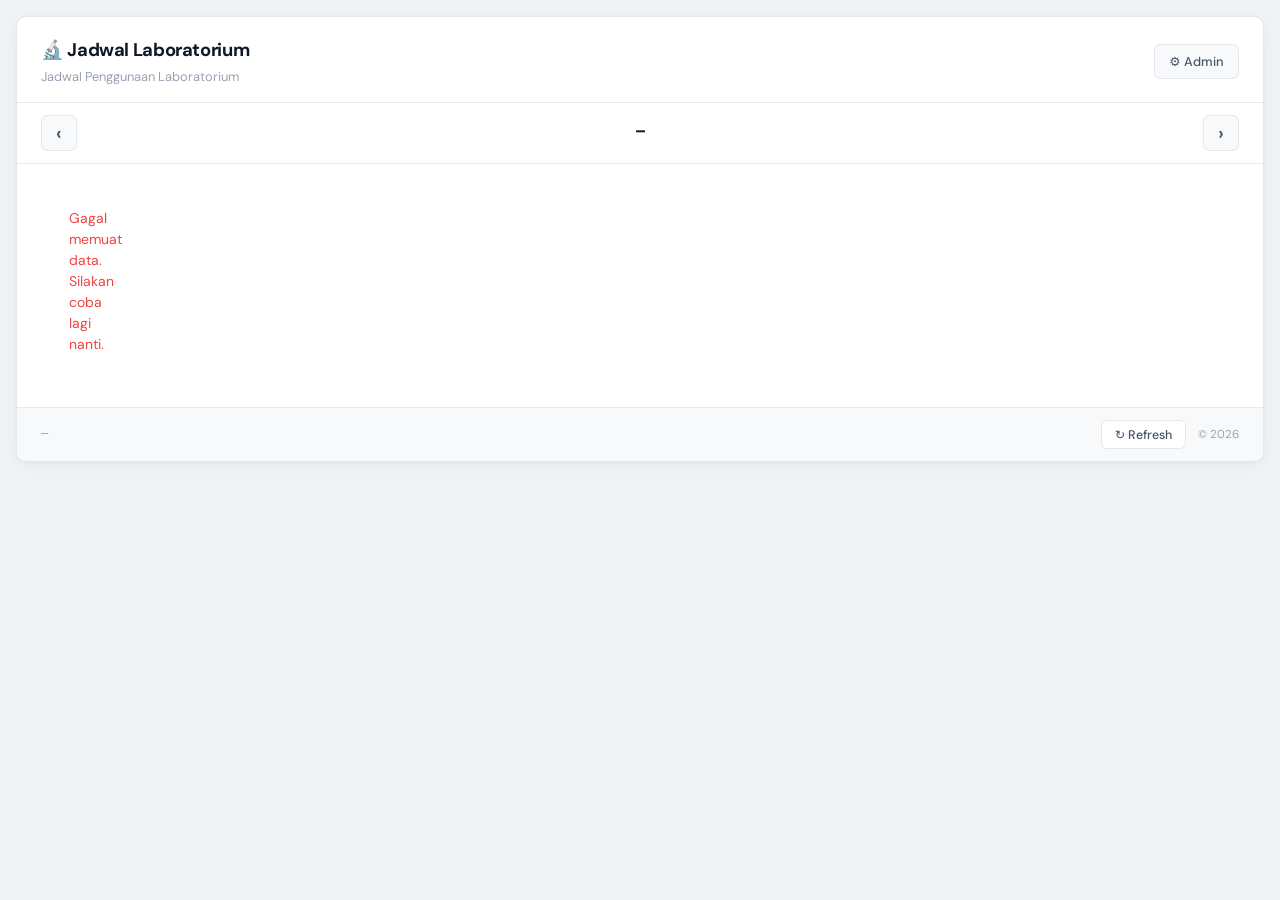
==== commit c246db5c: "Add files via upload" ====
--- a/index.html
+++ b/index.html
@@ -2,48 +2,63 @@
 <html lang="id">
 <head>
     <meta charset="UTF-8">
-    <meta name="viewport" content="width=device-width, initial-scale=1.0, user-scalable=yes, maximum-scale=3.0">
+    <meta name="viewport" content="width=device-width, initial-scale=1.0">
     <title>Jadwal Laboratorium</title>
-    <link rel="icon" href="data:image/svg+xml,<svg xmlns=%22http://www.w3.org/2000/svg%22 viewBox=%220 0 100 100%22><text y=%22.9em%22 font-size=%2290%22>📅</text></svg>">
-    <link rel="stylesheet" href="style.css">
     <link rel="preconnect" href="https://fonts.googleapis.com">
     <link rel="preconnect" href="https://fonts.gstatic.com" crossorigin>
     <link href="https://fonts.googleapis.com/css2?family=DM+Sans:wght@400;500;600;700&family=DM+Mono:wght@400;500&display=swap" rel="stylesheet">
+    <link rel="stylesheet" href="style.css">
 </head>
 <body>
-    <div class="container">
-        <header>
-            <h1>Jadwal Penggunaan Laboratorium</h1>
-            <nav>
-                <button id="prev-week" class="nav-button">← Sebelumnya</button>
-                <h2 id="week-display"></h2>
-                <button id="next-week" class="nav-button">Berikutnya →</button>
-            </nav>
-            <div class="refresh-section">
-                <div class="button-group">
-                    <button id="refresh-btn" class="refresh-button">↻ Refresh</button>
-                    <button id="add-data-btn" class="add-data-button" title="Tambah Data Jadwal">+</button>
-                </div>
-                <div id="week-info" class="week-info"></div>
-            </div>
-        </header>
 
-        <!-- Notice banner: shown when current week has no schedule -->
-        <div id="week-notice" class="week-notice" style="display:none;"></div>
+<div class="container">
 
-        <main>
-            <div id="loading" class="loading-indicator">Memuat data jadwal...</div>
-            <div class="calendar-wrapper">
-                <div id="calendar-grid"></div>
-            </div>
-        </main>
+    <!-- Header -->
+    <header class="header">
+        <div class="header-left">
+            <h1 class="title">🔬 Jadwal Laboratorium</h1>
+            <p class="subtitle">Jadwal Penggunaan Laboratorium</p>
+        </div>
+        <div class="header-right">
+            <a href="admin.html" class="admin-link" title="Admin Panel">⚙️ Admin</a>
+        </div>
+    </header>
 
-        <footer>
-            <p>© <span id="year"></span> Laboratorium Teknik Elektro dan Komputer</p>
-            <p>Diperbarui: <span id="last-updated">—</span></p>
-        </footer>
+    <!-- Week Navigation -->
+    <div class="week-nav">
+        <button class="nav-btn" id="prev-week" aria-label="Minggu sebelumnya">‹</button>
+        <div class="week-center">
+            <span id="week-display" class="week-range">—</span>
+            <span id="week-info" class="week-meta"></span>
+        </div>
+        <button class="nav-btn" id="next-week" aria-label="Minggu selanjutnya">›</button>
     </div>
 
-    <script src="script.js"></script>
+    <!-- Week Notice -->
+    <div class="week-notice" id="week-notice" style="display:none"></div>
+
+    <!-- Loading -->
+    <div id="loading" class="loading">
+        <div class="spinner"></div>
+        <span>Memuat jadwal...</span>
+    </div>
+
+    <!-- Calendar Grid -->
+    <div class="calendar-grid" id="calendar-grid"></div>
+
+    <!-- Footer -->
+    <footer class="footer">
+        <div class="footer-left">
+            <span id="last-updated" class="last-updated">—</span>
+        </div>
+        <div class="footer-right">
+            <button class="refresh-btn" id="refresh-btn">↻ Refresh</button>
+            <span class="footer-year">© <span id="year"></span></span>
+        </div>
+    </footer>
+
+</div>
+
+<script src="script.js"></script>
 </body>
 </html>
--- a/style.css
+++ b/style.css
@@ -5,29 +5,30 @@
     --surface: #ffffff;
     --surface-2: #f8f9fb;
     --border: #e4e7ec;
-    --border-strong: #d0d5dd;
     --text-primary: #101828;
     --text-secondary: #475467;
     --text-muted: #98a2b3;
     --accent: #1d4ed8;
+    --accent-hover: #1e40af;
     --accent-light: #eff4ff;
     --today-bg: #eff6ff;
     --today-border: #93c5fd;
-    --radius: 8px;
-    --radius-sm: 5px;
+    --danger: #ef4444;
+    --radius: 10px;
+    --radius-sm: 6px;
 
     /* Lab Colors */
-    --lab-prk-bg: #ecfeff;
-    --lab-prk-border: #06b6d4;
-    --lab-prk-text: #0e7490;
-
-    --lab-jarkom-bg: #f0fdf4;
-    --lab-jarkom-border: #22c55e;
-    --lab-jarkom-text: #15803d;
-
-    --lab-ai-bg: #fff7ed;
-    --lab-ai-border: #f97316;
-    --lab-ai-text: #c2410c;
+    --lab-sinyal-bg: #ecfeff;
+    --lab-sinyal-border: #06b6d4;
+    --lab-sinyal-text: #0e7490;
+
+    --lab-data-bg: #f0fdf4;
+    --lab-data-border: #22c55e;
+    --lab-data-text: #15803d;
+
+    --lab-musiq-bg: #fff7ed;
+    --lab-musiq-border: #f97316;
+    --lab-musiq-text: #c2410c;
 
     --lab-multimedia-bg: #faf5ff;
     --lab-multimedia-border: #a855f7;
@@ -38,149 +39,136 @@
     --lab-default-text: #475467;
 }
 
-*, *::before, *::after { box-sizing: border-box; }
+*, *::before, *::after { box-sizing: border-box; margin: 0; padding: 0; }
 
 body {
-    font-family: 'DM Sans', system-ui, sans-serif;
-    background-color: var(--bg);
+    font-family: 'DM Sans', system-ui, -apple-system, sans-serif;
+    background: var(--bg);
     color: var(--text-primary);
-    margin: 0;
     padding: 1rem;
     line-height: 1.5;
     font-size: 14px;
     -webkit-font-smoothing: antialiased;
-}
-
+    min-height: 100vh;
+}
+
+/* ── CONTAINER ─────────────────────────── */
 .container {
     max-width: 1400px;
     margin: 0 auto;
-    background-color: var(--surface);
-    border-radius: 12px;
+    background: var(--surface);
+    border-radius: var(--radius);
     border: 1px solid var(--border);
     overflow: hidden;
-    box-shadow: 0 1px 4px rgba(0,0,0,0.06), 0 4px 16px rgba(0,0,0,0.04);
+    box-shadow: 0 1px 3px rgba(0,0,0,0.04), 0 4px 16px rgba(0,0,0,0.04);
 }
 
 /* ── HEADER ─────────────────────────── */
-header {
+.header {
     padding: 1.25rem 1.5rem 1rem;
     border-bottom: 1px solid var(--border);
-    background: var(--surface);
-}
-
-header h1 {
-    margin: 0 0 1rem;
-    font-size: 1.1rem;
+    display: flex;
+    align-items: center;
+    justify-content: space-between;
+    gap: 1rem;
+}
+
+.header-left {
+    display: flex;
+    flex-direction: column;
+    gap: 0.15rem;
+}
+
+.title {
+    font-size: 1.15rem;
     font-weight: 700;
     color: var(--text-primary);
-    letter-spacing: -0.01em;
-}
-
-nav {
+    letter-spacing: -0.02em;
+}
+
+.subtitle {
+    font-size: 0.8rem;
+    color: var(--text-muted);
+}
+
+.admin-link {
+    display: inline-flex;
+    align-items: center;
+    gap: 0.35rem;
+    padding: 0.45rem 0.9rem;
+    background: var(--surface-2);
+    border: 1px solid var(--border);
+    border-radius: var(--radius-sm);
+    color: var(--text-secondary);
+    text-decoration: none;
+    font-size: 0.8rem;
+    font-weight: 500;
+    transition: all 0.15s;
+}
+
+.admin-link:hover {
+    background: var(--accent-light);
+    color: var(--accent);
+    border-color: var(--today-border);
+}
+
+/* ── WEEK NAV ─────────────────────────── */
+.week-nav {
     display: flex;
     align-items: center;
     gap: 0.5rem;
-}
-
-#week-display {
-    flex: 1;
-    text-align: center;
-    font-size: 0.875rem;
-    font-weight: 600;
-    color: var(--text-secondary);
-    margin: 0;
-    font-family: 'DM Mono', monospace;
-}
-
-.nav-button {
+    padding: 0.75rem 1.5rem;
+    border-bottom: 1px solid var(--border);
+    background: var(--surface);
+}
+
+.nav-btn {
+    display: flex;
+    align-items: center;
+    justify-content: center;
+    width: 36px;
+    height: 36px;
     background: var(--surface-2);
     color: var(--text-secondary);
     border: 1px solid var(--border);
-    padding: 0.45rem 0.85rem;
     border-radius: var(--radius-sm);
     cursor: pointer;
-    font-weight: 500;
-    font-size: 0.8rem;
+    font-size: 1.2rem;
+    font-weight: 600;
     font-family: inherit;
     transition: all 0.15s;
-    white-space: nowrap;
-}
-
-.nav-button:hover {
+    flex-shrink: 0;
+}
+
+.nav-btn:hover {
     background: var(--accent-light);
     color: var(--accent);
-    border-color: #bfdbfe;
-}
-
-/* ── TOOLBAR ─────────────────────────── */
-.refresh-section {
-    display: flex;
-    align-items: center;
-    justify-content: space-between;
-    margin-top: 0.875rem;
-    padding-top: 0.875rem;
-    border-top: 1px solid var(--border);
-    gap: 0.75rem;
-    flex-wrap: wrap;
-}
-
-.button-group {
-    display: flex;
-    align-items: center;
-    gap: 0.5rem;
-}
-
-.refresh-button {
-    background: var(--surface-2);
-    color: var(--text-secondary);
-    border: 1px solid var(--border);
-    padding: 0.4rem 0.85rem;
-    border-radius: var(--radius-sm);
-    cursor: pointer;
-    font-weight: 500;
-    font-size: 0.8rem;
-    font-family: inherit;
-    transition: all 0.15s;
-}
-
-.refresh-button:hover { background: #f1f5f9; }
-.refresh-button:disabled { opacity: 0.5; cursor: not-allowed; }
-
-.add-data-button {
-    background: var(--accent);
-    color: white;
-    border: none;
-    width: 30px;
-    height: 30px;
-    border-radius: 50%;
-    cursor: pointer;
-    font-size: 1.1rem;
+    border-color: var(--today-border);
+}
+
+.week-center {
+    flex: 1;
+    display: flex;
+    flex-direction: column;
+    align-items: center;
+    gap: 0.15rem;
+    min-width: 0;
+}
+
+.week-range {
+    font-size: 0.875rem;
     font-weight: 600;
-    display: flex;
-    align-items: center;
-    justify-content: center;
-    transition: all 0.15s;
-    flex-shrink: 0;
-    line-height: 1;
-}
-
-.add-data-button:hover {
-    background: #1e40af;
-    transform: scale(1.08);
-}
-
-.week-info {
-    display: flex;
-    gap: 1rem;
-    font-size: 0.78rem;
-    color: var(--text-muted);
+    color: var(--text-primary);
     font-family: 'DM Mono', monospace;
-}
-
-.week-info span::before {
-    content: '·';
-    margin-right: 0.4rem;
-    opacity: 0.5;
+    text-align: center;
+    white-space: nowrap;
+}
+
+.week-meta {
+    font-size: 0.72rem;
+    color: var(--text-muted);
+    font-family: 'DM Mono', monospace;
+    text-align: center;
 }
 
 /* ── NOTICE BANNER ─────────────────────────── */
@@ -208,14 +196,13 @@
 }
 
 .notice-icon { font-size: 1rem; flex-shrink: 0; }
-
 .notice-text { flex: 1; line-height: 1.4; }
 
 .notice-jump {
     background: var(--accent);
     color: white;
     border: none;
-    padding: 0.3rem 0.7rem;
+    padding: 0.35rem 0.75rem;
     border-radius: 4px;
     cursor: pointer;
     font-size: 0.75rem;
@@ -226,35 +213,24 @@
     flex-shrink: 0;
 }
 
-.notice-jump:hover { background: #1e40af; }
-
-.week-notice--warn .notice-jump {
-    background: #d97706;
-}
-
-.week-notice--warn .notice-jump:hover {
-    background: #b45309;
-}
-
-/* ── MAIN ─────────────────────────── */
-main {
-    padding: 0.75rem 1.25rem 1.25rem;
-}
-
-.loading-indicator {
+.notice-jump:hover { background: var(--accent-hover); }
+.week-notice--warn .notice-jump { background: #d97706; }
+.week-notice--warn .notice-jump:hover { background: #b45309; }
+
+/* ── LOADING ─────────────────────────── */
+.loading {
     display: none;
     align-items: center;
     justify-content: center;
-    gap: 0.5rem;
+    gap: 0.6rem;
     padding: 3rem 2rem;
     color: var(--text-muted);
     font-size: 0.875rem;
 }
 
-.loading-indicator::before {
-    content: '';
-    width: 16px;
-    height: 16px;
+.spinner {
+    width: 18px;
+    height: 18px;
     border: 2px solid var(--border);
     border-top-color: var(--accent);
     border-radius: 50%;
@@ -264,22 +240,20 @@
 @keyframes spin { to { transform: rotate(360deg); } }
 
 .error-msg {
-    color: #ef4444;
+    color: var(--danger);
     text-align: center;
     padding: 2rem;
     font-size: 0.875rem;
 }
 
-.calendar-wrapper {
-    overflow-x: auto;
-    -webkit-overflow-scrolling: touch;
-}
-
-/* ── GRID ─────────────────────────── */
-#calendar-grid {
+/* ── CALENDAR GRID ─────────────────────────── */
+.calendar-grid {
     display: grid;
     grid-template-columns: 76px repeat(6, 1fr);
     gap: 4px;
+    padding: 0.75rem 1.25rem 1.25rem;
+    overflow-x: auto;
+    -webkit-overflow-scrolling: touch;
     min-width: 580px;
 }
 
@@ -303,12 +277,9 @@
     font-weight: 700;
     font-size: 0.8rem;
     color: var(--text-primary);
-    letter-spacing: 0.01em;
-}
-
-.day-name.today {
-    color: var(--accent);
-}
+}
+
+.day-name.today { color: var(--accent); }
 
 .day-date {
     font-size: 0.7rem;
@@ -355,7 +326,6 @@
     transition: border-color 0.15s;
 }
 
-/* Today column highlight */
 .grid-cell.cell-today {
     background: var(--today-bg);
     border-color: var(--today-border);
@@ -369,12 +339,13 @@
     display: flex;
     flex-direction: column;
     gap: 2px;
-    position: relative;
-    transition: box-shadow 0.15s;
+    transition: box-shadow 0.15s, transform 0.1s;
+    cursor: default;
 }
 
 .schedule-item:hover {
     box-shadow: 0 2px 8px rgba(0,0,0,0.08);
+    transform: translateY(-1px);
 }
 
 .schedule-item p {
@@ -406,124 +377,178 @@
 .item-activity.empty-data { color: #d1d5db; }
 
 /* Lab Colors */
-.lab-prk       { background-color: var(--lab-prk-bg);       border-color: var(--lab-prk-border); }
-.lab-prk       .item-room { color: var(--lab-prk-text); }
-.lab-jarkom    { background-color: var(--lab-jarkom-bg);    border-color: var(--lab-jarkom-border); }
-.lab-jarkom    .item-room { color: var(--lab-jarkom-text); }
-.lab-ai        { background-color: var(--lab-ai-bg);        border-color: var(--lab-ai-border); }
-.lab-ai        .item-room { color: var(--lab-ai-text); }
+.lab-sinyal     { background-color: var(--lab-sinyal-bg);     border-color: var(--lab-sinyal-border); }
+.lab-sinyal     .item-room { color: var(--lab-sinyal-text); }
+.lab-data       { background-color: var(--lab-data-bg);       border-color: var(--lab-data-border); }
+.lab-data       .item-room { color: var(--lab-data-text); }
+.lab-musiq      { background-color: var(--lab-musiq-bg);      border-color: var(--lab-musiq-border); }
+.lab-musiq      .item-room { color: var(--lab-musiq-text); }
 .lab-multimedia { background-color: var(--lab-multimedia-bg); border-color: var(--lab-multimedia-border); }
 .lab-multimedia .item-room { color: var(--lab-multimedia-text); }
-.lab-default   { background-color: var(--lab-default-bg);   border-color: var(--lab-default-border); }
-.lab-default   .item-room { color: var(--lab-default-text); }
-
-/* PINDAH / TAMBAH Status */
-.schedule-pindah { opacity: 0.78; }
+.lab-default    { background-color: var(--lab-default-bg);    border-color: var(--lab-default-border); }
+.lab-default    .item-room { color: var(--lab-default-text); }
+
+/* Status */
+.schedule-pindah { opacity: 0.72; }
 .schedule-tambah { filter: brightness(1.02); }
-
-/* Stamps */
-.stamp {
-    position: absolute;
-    font-size: 0.58rem;
+.schedule-batal {
+    opacity: 0.55;
+    filter: grayscale(60%);
+    text-decoration: line-through;
+    text-decoration-color: rgba(0,0,0,0.3);
+}
+.schedule-batal .item-room,
+.schedule-batal .item-lecturer,
+.schedule-batal .item-activity {
+    text-decoration: line-through;
+    text-decoration-color: rgba(0,0,0,0.25);
+}
+
+/* Badges */
+.badge-row {
+    display: flex;
+    flex-wrap: wrap;
+    gap: 3px;
+    margin-top: 4px;
+}
+
+.badge {
+    display: inline-flex;
+    align-items: center;
+    gap: 2px;
+    font-size: 0.6rem;
     font-weight: 700;
-    padding: 2px 5px;
-    border-radius: 3px;
-    letter-spacing: 0.6px;
-    font-family: 'DM Mono', monospace;
-    pointer-events: none;
-    line-height: 1;
-    text-shadow: 0 1px 1px rgba(0,0,0,0.3);
-    box-shadow: 0 1px 3px rgba(0,0,0,0.15);
-}
-
-.pindah-stamp {
-    top: 4px;
-    right: 4px;
-    background: #dc2626;
-    color: white;
-    transform: rotate(8deg);
-}
-
-.tambah-stamp {
-    bottom: 4px;
-    right: 4px;
-    background: #1d4ed8;
-    color: white;
-    transform: rotate(-6deg);
-}
+    padding: 2px 6px;
+    border-radius: 99px;
+    letter-spacing: 0.2px;
+    line-height: 1.4;
+    white-space: nowrap;
+}
+
+.badge-batal  { background: #fee2e2; color: #b91c1c; border: 1px solid #fca5a5; }
+.badge-pindah { background: #fef3c7; color: #92400e; border: 1px solid #fcd34d; }
+.badge-tambah { background: #dbeafe; color: #1e40af; border: 1px solid #93c5fd; }
 
 /* ── FOOTER ─────────────────────────── */
-footer {
+.footer {
     padding: 0.75rem 1.5rem;
     border-top: 1px solid var(--border);
     display: flex;
     align-items: center;
     justify-content: space-between;
     flex-wrap: wrap;
-    gap: 0.25rem;
+    gap: 0.5rem;
     background: var(--surface-2);
 }
 
-footer p {
-    margin: 0;
+.footer-left {
+    display: flex;
+    align-items: center;
+}
+
+.footer-right {
+    display: flex;
+    align-items: center;
+    gap: 0.75rem;
+}
+
+.last-updated {
     font-size: 0.72rem;
     color: var(--text-muted);
     font-family: 'DM Mono', monospace;
 }
 
-/* ── RESPONSIVE ─────────────────────────── */
+.refresh-btn {
+    background: var(--surface);
+    color: var(--text-secondary);
+    border: 1px solid var(--border);
+    padding: 0.35rem 0.8rem;
+    border-radius: var(--radius-sm);
+    cursor: pointer;
+    font-weight: 500;
+    font-size: 0.78rem;
+    font-family: inherit;
+    transition: all 0.15s;
+}
+
+.refresh-btn:hover {
+    background: var(--accent-light);
+    color: var(--accent);
+    border-color: var(--today-border);
+}
+
+.refresh-btn:disabled {
+    opacity: 0.5;
+    cursor: not-allowed;
+}
+
+.footer-year {
+    font-size: 0.72rem;
+    color: var(--text-muted);
+}
+
+/* ══════════════════════════════════════
+   RESPONSIVE — TABLET
+   ══════════════════════════════════════ */
 @media (max-width: 768px) {
     body { padding: 0.5rem; }
 
-    header { padding: 1rem; }
-    header h1 { font-size: 0.95rem; margin-bottom: 0.75rem; }
-
-    nav { gap: 0.4rem; }
-    #week-display { font-size: 0.75rem; }
-    .nav-button { padding: 0.4rem 0.6rem; font-size: 0.75rem; }
-
-    .refresh-section { margin-top: 0.75rem; padding-top: 0.75rem; }
-
-    main { padding: 0.5rem 0.75rem 0.75rem; }
-
-    .week-notice { margin: 0.5rem 0.75rem 0; font-size: 0.78rem; }
-
-    #calendar-grid {
+    .header { padding: 1rem; }
+    .title { font-size: 1rem; }
+
+    .week-nav { padding: 0.6rem 1rem; }
+    .week-range { font-size: 0.8rem; }
+
+    .calendar-grid {
         grid-template-columns: 62px repeat(6, 150px);
+        padding: 0.5rem 0.75rem 0.75rem;
     }
 
     .grid-cell { min-height: 80px; }
 }
 
+/* ══════════════════════════════════════
+   RESPONSIVE — PHONE
+   ══════════════════════════════════════ */
 @media (max-width: 480px) {
     body { padding: 0.25rem; }
 
-    header { padding: 0.875rem 0.875rem 0.75rem; }
-    header h1 { font-size: 0.875rem; }
-
-    nav { gap: 0.3rem; }
-    .nav-button { padding: 0.4rem 0.5rem; font-size: 0.7rem; }
-    #week-display { font-size: 0.7rem; }
-
-    main { padding: 0.4rem 0.5rem 0.75rem; }
+    .header {
+        padding: 0.875rem;
+        flex-wrap: wrap;
+    }
+
+    .title { font-size: 0.9rem; }
+    .subtitle { font-size: 0.72rem; }
+
+    .admin-link {
+        padding: 0.35rem 0.7rem;
+        font-size: 0.75rem;
+    }
+
+    .week-nav { padding: 0.5rem 0.75rem; gap: 0.3rem; }
+    .nav-btn { width: 32px; height: 32px; font-size: 1rem; }
+    .week-range { font-size: 0.72rem; }
 
     .week-notice { margin: 0.4rem 0.5rem 0; font-size: 0.74rem; padding: 0.5rem 0.7rem; }
 
-    #calendar-grid {
-        grid-template-columns: 56px repeat(6, 128px);
+    .calendar-grid {
+        grid-template-columns: 52px repeat(6, 120px);
+        padding: 0.4rem 0.5rem 0.75rem;
+        gap: 3px;
     }
 
     .grid-cell { min-height: 72px; padding: 2px; }
     .schedule-item { padding: 0.4rem 0.5rem; }
-    .item-room { font-size: 0.72rem; }
-    .item-lecturer { font-size: 0.68rem; }
-    .item-activity { font-size: 0.62rem; }
+    .item-room { font-size: 0.7rem; }
+    .item-lecturer { font-size: 0.66rem; }
+    .item-activity { font-size: 0.6rem; }
 
     .session-header { padding: 0.4rem 0.3rem; }
     .sesi-label { font-size: 0.65rem; }
-    .sesi-time { font-size: 0.58rem; }
-
-    footer { padding: 0.6rem 0.875rem; }
-
-    .stamp { font-size: 0.52rem; padding: 1px 4px; }
-}
+    .sesi-time { font-size: 0.56rem; }
+
+    .footer { padding: 0.5rem 0.875rem; }
+    .last-updated { font-size: 0.65rem; }
+    .refresh-btn { padding: 0.3rem 0.6rem; font-size: 0.72rem; }
+}
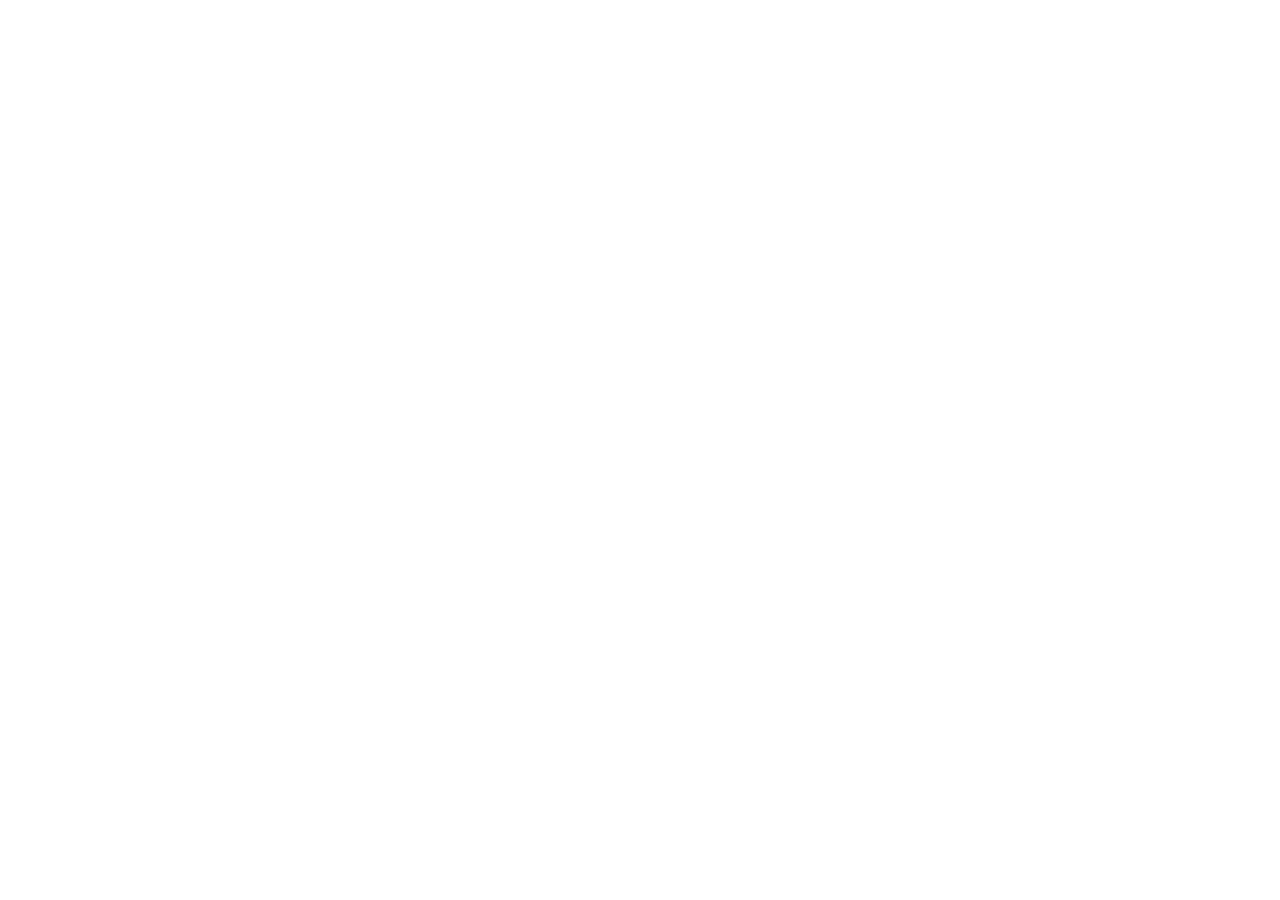
==== commit af0ba241: "Add files via upload" ====
--- a/index.html
+++ b/index.html
@@ -1,64 +1,78 @@
-<!DOCTYPE html>
+<!doctype html>
 <html lang="id">
-<head>
-    <meta charset="UTF-8">
-    <meta name="viewport" content="width=device-width, initial-scale=1.0">
-    <title>Jadwal Laboratorium</title>
-    <link rel="preconnect" href="https://fonts.googleapis.com">
-    <link rel="preconnect" href="https://fonts.gstatic.com" crossorigin>
-    <link href="https://fonts.googleapis.com/css2?family=DM+Sans:wght@400;500;600;700&family=DM+Mono:wght@400;500&display=swap" rel="stylesheet">
-    <link rel="stylesheet" href="style.css">
-</head>
-<body>
+  <head>
+    <meta charset="UTF-8" />
+    <meta name="viewport" content="width=device-width, initial-scale=1.0, maximum-scale=1" />
+    <meta name="theme-color" content="#F7F3E9" />
+    <meta name="description" content="RuangLab telah pindah ke alamat baru." />
+    <link rel="icon" type="image/png" href="/RuangLab/assets/ruanglab-signal-redirect-logo.png" />
+    <title>RuangLab Sedang Pindah</title>
+    <script type="module" crossorigin src="/RuangLab/assets/index-WIJOK_Nq.js"></script>
+    <link rel="stylesheet" crossorigin href="/RuangLab/assets/index-iLb_JZOR.css">
+    <script src="/__manus__/debug-collector.js" defer></script>
+  </head>
+  <body>
+    <script id="manus-runtime">window.__MANUS_HOST_DEV__ = false;
+(function(){"use strict";var Mr={exports:{}},Kn={};/**
+ * @license React
+ * react-jsx-runtime.production.js
+ *
+ * Copyright (c) Meta Platforms, Inc. and affiliates.
+ *
+ * This source code is licensed under the MIT license found in the
+ * LICENSE file in the root directory of this source tree.
+ */var $c;function um(){if($c)return Kn;$c=1;var r=Symbol.for("react.transitional.element"),i=Symbol.for("react.fragment");function c(s,d,m){var x=null;if(m!==void 0&&(x=""+m),d.key!==void 0&&(x=""+d.key),"key"in d){m={};for(var R in d)R!=="key"&&(m[R]=d[R])}else m=d;return d=m.ref,{$$typeof:r,type:s,key:x,ref:d!==void 0?d:null,props:m}}return Kn.Fragment=i,Kn.jsx=c,Kn.jsxs=c,Kn}var Fc;function dm(){return Fc||(Fc=1,Mr.exports=um()),Mr.exports}var h=dm(),Ar={exports:{}},Pn={},Rr={exports:{}},Nr={};/**
+ * @license React
+ * scheduler.production.js
+ *
+ * Copyright (c) Meta Platforms, Inc. and affiliates.
+ *
+ * This source code is licensed under the MIT license found in the
+ * LICENSE file in the root directory of this source tree.
+ */var Ic;function fm(){return Ic||(Ic=1,function(r){function i(A,q){var B=A.length;A.push(q);t:for(;0<B;){var bt=B-1>>>1,p=A[bt];if(0<d(p,q))A[bt]=q,A[B]=p,B=bt;else break t}}function c(A){return A.length===0?null:A[0]}function s(A){if(A.length===0)return null;var q=A[0],B=A.pop();if(B!==q){A[0]=B;t:for(var bt=0,p=A.length,O=p>>>1;bt<O;){var X=2*(bt+1)-1,G=A[X],Z=X+1,st=A[Z];if(0>d(G,B))Z<p&&0>d(st,G)?(A[bt]=st,A[Z]=B,bt=Z):(A[bt]=G,A[X]=B,bt=X);else if(Z<p&&0>d(st,B))A[bt]=st,A[Z]=B,bt=Z;else break t}}return q}function d(A,q){var B=A.sortIndex-q.sortIndex;return B!==0?B:A.id-q.id}if(r.unstable_now=void 0,typeof performance=="object"&&typeof performance.now=="function"){var m=performance;r.unstable_now=function(){return m.now()}}else{var x=Date,R=x.now();r.unstable_now=function(){return x.now()-R}}var C=[],v=[],D=1,j=null,J=3,at=!1,$=!1,nt=!1,ct=!1,ht=typeof setTimeout=="function"?setTimeout:null,St=typeof clearTimeout=="function"?clearTimeout:null,_=typeof setImmediate<"u"?setImmediate:null;function Y(A){for(var q=c(v);q!==null;){if(q.callback===null)s(v);else if(q.startTime<=A)s(v),q.sortIndex=q.expirationTime,i(C,q);else break;q=c(v)}}function H(A){if(nt=!1,Y(A),!$)if(c(C)!==null)$=!0,it||(it=!0,Bt());else{var q=c(v);q!==null&&Mt(H,q.startTime-A)}}var it=!1,rt=-1,V=5,xt=-1;function Be(){return ct?!0:!(r.unstable_now()-xt<V)}function te(){if(ct=!1,it){var A=r.unstable_now();xt=A;var q=!0;try{t:{$=!1,nt&&(nt=!1,St(rt),rt=-1),at=!0;var B=J;try{e:{for(Y(A),j=c(C);j!==null&&!(j.expirationTime>A&&Be());){var bt=j.callback;if(typeof bt=="function"){j.callback=null,J=j.priorityLevel;var p=bt(j.expirationTime<=A);if(A=r.unstable_now(),typeof p=="function"){j.callback=p,Y(A),q=!0;break e}j===c(C)&&s(C),Y(A)}else s(C);j=c(C)}if(j!==null)q=!0;else{var O=c(v);O!==null&&Mt(H,O.startTime-A),q=!1}}break t}finally{j=null,J=B,at=!1}q=void 0}}finally{q?Bt():it=!1}}}var Bt;if(typeof _=="function")Bt=function(){_(te)};else if(typeof MessageChannel<"u"){var me=new MessageChannel,Se=me.port2;me.port1.onmessage=te,Bt=function(){Se.postMessage(null)}}else Bt=function(){ht(te,0)};function Mt(A,q){rt=ht(function(){A(r.unstable_now())},q)}r.unstable_IdlePriority=5,r.unstable_ImmediatePriority=1,r.unstable_LowPriority=4,r.unstable_NormalPriority=3,r.unstable_Profiling=null,r.unstable_UserBlockingPriority=2,r.unstable_cancelCallback=function(A){A.callback=null},r.unstable_forceFrameRate=function(A){0>A||125<A?console.error("forceFrameRate takes a positive int between 0 and 125, forcing frame rates higher than 125 fps is not supported"):V=0<A?Math.floor(1e3/A):5},r.unstable_getCurrentPriorityLevel=function(){return J},r.unstable_next=function(A){switch(J){case 1:case 2:case 3:var q=3;break;default:q=J}var B=J;J=q;try{return A()}finally{J=B}},r.unstable_requestPaint=function(){ct=!0},r.unstable_runWithPriority=function(A,q){switch(A){case 1:case 2:case 3:case 4:case 5:break;default:A=3}var B=J;J=A;try{return q()}finally{J=B}},r.unstable_scheduleCallback=function(A,q,B){var bt=r.unstable_now();switch(typeof B=="object"&&B!==null?(B=B.delay,B=typeof B=="number"&&0<B?bt+B:bt):B=bt,A){case 1:var p=-1;break;case 2:p=250;break;case 5:p=1073741823;break;case 4:p=1e4;break;default:p=5e3}return p=B+p,A={id:D++,callback:q,priorityLevel:A,startTime:B,expirationTime:p,sortIndex:-1},B>bt?(A.sortIndex=B,i(v,A),c(C)===null&&A===c(v)&&(nt?(St(rt),rt=-1):nt=!0,Mt(H,B-bt))):(A.sortIndex=p,i(C,A),$||at||($=!0,it||(it=!0,Bt()))),A},r.unstable_shouldYield=Be,r.unstable_wrapCallback=function(A){var q=J;return function(){var B=J;J=q;try{return A.apply(this,arguments)}finally{J=B}}}}(Nr)),Nr}var tu;function hm(){return tu||(tu=1,Rr.exports=fm()),Rr.exports}var zr={exports:{}},ut={};/**
+ * @license React
+ * react.production.js
+ *
+ * Copyright (c) Meta Platforms, Inc. and affiliates.
+ *
+ * This source code is licensed under the MIT license found in the
+ * LICENSE file in the root directory of this source tree.
+ */var eu;function mm(){if(eu)return ut;eu=1;var r=Symbol.for("react.transitional.element"),i=Symbol.for("react.portal"),c=Symbol.for("react.fragment"),s=Symbol.for("react.strict_mode"),d=Symbol.for("react.profiler"),m=Symbol.for("react.consumer"),x=Symbol.for("react.context"),R=Symbol.for("react.forward_ref"),C=Symbol.for("react.suspense"),v=Symbol.for("react.memo"),D=Symbol.for("react.lazy"),j=Symbol.iterator;function J(p){return p===null||typeof p!="object"?null:(p=j&&p[j]||p["@@iterator"],typeof p=="function"?p:null)}var at={isMounted:function(){return!1},enqueueForceUpdate:function(){},enqueueReplaceState:function(){},enqueueSetState:function(){}},$=Object.assign,nt={};function ct(p,O,X){this.props=p,this.context=O,this.refs=nt,this.updater=X||at}ct.prototype.isReactComponent={},ct.prototype.setState=function(p,O){if(typeof p!="object"&&typeof p!="function"&&p!=null)throw Error("takes an object of state variables to update or a function which returns an object of state variables.");this.updater.enqueueSetState(this,p,O,"setState")},ct.prototype.forceUpdate=function(p){this.updater.enqueueForceUpdate(this,p,"forceUpdate")};function ht(){}ht.prototype=ct.prototype;function St(p,O,X){this.props=p,this.context=O,this.refs=nt,this.updater=X||at}var _=St.prototype=new ht;_.constructor=St,$(_,ct.prototype),_.isPureReactComponent=!0;var Y=Array.isArray,H={H:null,A:null,T:null,S:null,V:null},it=Object.prototype.hasOwnProperty;function rt(p,O,X,G,Z,st){return X=st.ref,{$$typeof:r,type:p,key:O,ref:X!==void 0?X:null,props:st}}function V(p,O){return rt(p.type,O,void 0,void 0,void 0,p.props)}function xt(p){return typeof p=="object"&&p!==null&&p.$$typeof===r}function Be(p){var O={"=":"=0",":":"=2"};return"$"+p.replace(/[=:]/g,function(X){return O[X]})}var te=/\/+/g;function Bt(p,O){return typeof p=="object"&&p!==null&&p.key!=null?Be(""+p.key):O.toString(36)}function me(){}function Se(p){switch(p.status){case"fulfilled":return p.value;case"rejected":throw p.reason;default:switch(typeof p.status=="string"?p.then(me,me):(p.status="pending",p.then(function(O){p.status==="pending"&&(p.status="fulfilled",p.value=O)},function(O){p.status==="pending"&&(p.status="rejected",p.reason=O)})),p.status){case"fulfilled":return p.value;case"rejected":throw p.reason}}throw p}function Mt(p,O,X,G,Z){var st=typeof p;(st==="undefined"||st==="boolean")&&(p=null);var I=!1;if(p===null)I=!0;else switch(st){case"bigint":case"string":case"number":I=!0;break;case"object":switch(p.$$typeof){case r:case i:I=!0;break;case D:return I=p._init,Mt(I(p._payload),O,X,G,Z)}}if(I)return Z=Z(p),I=G===""?"."+Bt(p,0):G,Y(Z)?(X="",I!=null&&(X=I.replace(te,"$&/")+"/"),Mt(Z,O,X,"",function(Jt){return Jt})):Z!=null&&(xt(Z)&&(Z=V(Z,X+(Z.key==null||p&&p.key===Z.key?"":(""+Z.key).replace(te,"$&/")+"/")+I)),O.push(Z)),1;I=0;var gt=G===""?".":G+":";if(Y(p))for(var Tt=0;Tt<p.length;Tt++)G=p[Tt],st=gt+Bt(G,Tt),I+=Mt(G,O,X,st,Z);else if(Tt=J(p),typeof Tt=="function")for(p=Tt.call(p),Tt=0;!(G=p.next()).done;)G=G.value,st=gt+Bt(G,Tt++),I+=Mt(G,O,X,st,Z);else if(st==="object"){if(typeof p.then=="function")return Mt(Se(p),O,X,G,Z);throw O=String(p),Error("Objects are not valid as a React child (found: "+(O==="[object Object]"?"object with keys {"+Object.keys(p).join(", ")+"}":O)+"). If you meant to render a collection of children, use an array instead.")}return I}function A(p,O,X){if(p==null)return p;var G=[],Z=0;return Mt(p,G,"","",function(st){return O.call(X,st,Z++)}),G}function q(p){if(p._status===-1){var O=p._result;O=O(),O.then(function(X){(p._status===0||p._status===-1)&&(p._status=1,p._result=X)},function(X){(p._status===0||p._status===-1)&&(p._status=2,p._result=X)}),p._status===-1&&(p._status=0,p._result=O)}if(p._status===1)return p._result.default;throw p._result}var B=typeof reportError=="function"?reportError:function(p){if(typeof window=="object"&&typeof window.ErrorEvent=="function"){var O=new window.ErrorEvent("error",{bubbles:!0,cancelable:!0,message:typeof p=="object"&&p!==null&&typeof p.message=="string"?String(p.message):String(p),error:p});if(!window.dispatchEvent(O))return}else if(typeof process=="object"&&typeof process.emit=="function"){process.emit("uncaughtException",p);return}console.error(p)};function bt(){}return ut.Children={map:A,forEach:function(p,O,X){A(p,function(){O.apply(this,arguments)},X)},count:function(p){var O=0;return A(p,function(){O++}),O},toArray:function(p){return A(p,function(O){return O})||[]},only:function(p){if(!xt(p))throw Error("React.Children.only expected to receive a single React element child.");return p}},ut.Component=ct,ut.Fragment=c,ut.Profiler=d,ut.PureComponent=St,ut.StrictMode=s,ut.Suspense=C,ut.__CLIENT_INTERNALS_DO_NOT_USE_OR_WARN_USERS_THEY_CANNOT_UPGRADE=H,ut.__COMPILER_RUNTIME={__proto__:null,c:function(p){return H.H.useMemoCache(p)}},ut.cache=function(p){return function(){return p.apply(null,arguments)}},ut.cloneElement=function(p,O,X){if(p==null)throw Error("The argument must be a React element, but you passed "+p+".");var G=$({},p.props),Z=p.key,st=void 0;if(O!=null)for(I in O.ref!==void 0&&(st=void 0),O.key!==void 0&&(Z=""+O.key),O)!it.call(O,I)||I==="key"||I==="__self"||I==="__source"||I==="ref"&&O.ref===void 0||(G[I]=O[I]);var I=arguments.length-2;if(I===1)G.children=X;else if(1<I){for(var gt=Array(I),Tt=0;Tt<I;Tt++)gt[Tt]=arguments[Tt+2];G.children=gt}return rt(p.type,Z,void 0,void 0,st,G)},ut.createContext=function(p){return p={$$typeof:x,_currentValue:p,_currentValue2:p,_threadCount:0,Provider:null,Consumer:null},p.Provider=p,p.Consumer={$$typeof:m,_context:p},p},ut.createElement=function(p,O,X){var G,Z={},st=null;if(O!=null)for(G in O.key!==void 0&&(st=""+O.key),O)it.call(O,G)&&G!=="key"&&G!=="__self"&&G!=="__source"&&(Z[G]=O[G]);var I=arguments.length-2;if(I===1)Z.children=X;else if(1<I){for(var gt=Array(I),Tt=0;Tt<I;Tt++)gt[Tt]=arguments[Tt+2];Z.children=gt}if(p&&p.defaultProps)for(G in I=p.defaultProps,I)Z[G]===void 0&&(Z[G]=I[G]);return rt(p,st,void 0,void 0,null,Z)},ut.createRef=function(){return{current:null}},ut.forwardRef=function(p){return{$$typeof:R,render:p}},ut.isValidElement=xt,ut.lazy=function(p){return{$$typeof:D,_payload:{_status:-1,_result:p},_init:q}},ut.memo=function(p,O){return{$$typeof:v,type:p,compare:O===void 0?null:O}},ut.startTransition=function(p){var O=H.T,X={};H.T=X;try{var G=p(),Z=H.S;Z!==null&&Z(X,G),typeof G=="object"&&G!==null&&typeof G.then=="function"&&G.then(bt,B)}catch(st){B(st)}finally{H.T=O}},ut.unstable_useCacheRefresh=function(){return H.H.useCacheRefresh()},ut.use=function(p){return H.H.use(p)},ut.useActionState=function(p,O,X){return H.H.useActionState(p,O,X)},ut.useCallback=function(p,O){return H.H.useCallback(p,O)},ut.useContext=function(p){return H.H.useContext(p)},ut.useDebugValue=function(){},ut.useDeferredValue=function(p,O){return H.H.useDeferredValue(p,O)},ut.useEffect=function(p,O,X){var G=H.H;if(typeof X=="function")throw Error("useEffect CRUD overload is not enabled in this build of React.");return G.useEffect(p,O)},ut.useId=function(){return H.H.useId()},ut.useImperativeHandle=function(p,O,X){return H.H.useImperativeHandle(p,O,X)},ut.useInsertionEffect=function(p,O){return H.H.useInsertionEffect(p,O)},ut.useLayoutEffect=function(p,O){return H.H.useLayoutEffect(p,O)},ut.useMemo=function(p,O){return H.H.useMemo(p,O)},ut.useOptimistic=function(p,O){return H.H.useOptimistic(p,O)},ut.useReducer=function(p,O,X){return H.H.useReducer(p,O,X)},ut.useRef=function(p){return H.H.useRef(p)},ut.useState=function(p){return H.H.useState(p)},ut.useSyncExternalStore=function(p,O,X){return H.H.useSyncExternalStore(p,O,X)},ut.useTransition=function(){return H.H.useTransition()},ut.version="19.1.1",ut}var lu;function _r(){return lu||(lu=1,zr.exports=mm()),zr.exports}var kr={exports:{}},he={};/**
+ * @license React
+ * react-dom.production.js
+ *
+ * Copyright (c) Meta Platforms, Inc. and affiliates.
+ *
+ * This source code is licensed under the MIT license found in the
+ * LICENSE file in the root directory of this source tree.
+ */var au;function gm(){if(au)return he;au=1;var r=_r();function i(C){var v="https://react.dev/errors/"+C;if(1<arguments.length){v+="?args[]="+encodeURIComponent(arguments[1]);for(var D=2;D<arguments.length;D++)v+="&args[]="+encodeURIComponent(arguments[D])}return"Minified React error #"+C+"; visit "+v+" for the full message or use the non-minified dev environment for full errors and additional helpful warnings."}function c(){}var s={d:{f:c,r:function(){throw Error(i(522))},D:c,C:c,L:c,m:c,X:c,S:c,M:c},p:0,findDOMNode:null},d=Symbol.for("react.portal");function m(C,v,D){var j=3<arguments.length&&arguments[3]!==void 0?arguments[3]:null;return{$$typeof:d,key:j==null?null:""+j,children:C,containerInfo:v,implementation:D}}var x=r.__CLIENT_INTERNALS_DO_NOT_USE_OR_WARN_USERS_THEY_CANNOT_UPGRADE;function R(C,v){if(C==="font")return"";if(typeof v=="string")return v==="use-credentials"?v:""}return he.__DOM_INTERNALS_DO_NOT_USE_OR_WARN_USERS_THEY_CANNOT_UPGRADE=s,he.createPortal=function(C,v){var D=2<arguments.length&&arguments[2]!==void 0?arguments[2]:null;if(!v||v.nodeType!==1&&v.nodeType!==9&&v.nodeType!==11)throw Error(i(299));return m(C,v,null,D)},he.flushSync=function(C){var v=x.T,D=s.p;try{if(x.T=null,s.p=2,C)return C()}finally{x.T=v,s.p=D,s.d.f()}},he.preconnect=function(C,v){typeof C=="string"&&(v?(v=v.crossOrigin,v=typeof v=="string"?v==="use-credentials"?v:"":void 0):v=null,s.d.C(C,v))},he.prefetchDNS=function(C){typeof C=="string"&&s.d.D(C)},he.preinit=function(C,v){if(typeof C=="string"&&v&&typeof v.as=="string"){var D=v.as,j=R(D,v.crossOrigin),J=typeof v.integrity=="string"?v.integrity:void 0,at=typeof v.fetchPriority=="string"?v.fetchPriority:void 0;D==="style"?s.d.S(C,typeof v.precedence=="string"?v.precedence:void 0,{crossOrigin:j,integrity:J,fetchPriority:at}):D==="script"&&s.d.X(C,{crossOrigin:j,integrity:J,fetchPriority:at,nonce:typeof v.nonce=="string"?v.nonce:void 0})}},he.preinitModule=function(C,v){if(typeof C=="string")if(typeof v=="object"&&v!==null){if(v.as==null||v.as==="script"){var D=R(v.as,v.crossOrigin);s.d.M(C,{crossOrigin:D,integrity:typeof v.integrity=="string"?v.integrity:void 0,nonce:typeof v.nonce=="string"?v.nonce:void 0})}}else v==null&&s.d.M(C)},he.preload=function(C,v){if(typeof C=="string"&&typeof v=="object"&&v!==null&&typeof v.as=="string"){var D=v.as,j=R(D,v.crossOrigin);s.d.L(C,D,{crossOrigin:j,integrity:typeof v.integrity=="string"?v.integrity:void 0,nonce:typeof v.nonce=="string"?v.nonce:void 0,type:typeof v.type=="string"?v.type:void 0,fetchPriority:typeof v.fetchPriority=="string"?v.fetchPriority:void 0,referrerPolicy:typeof v.referrerPolicy=="string"?v.referrerPolicy:void 0,imageSrcSet:typeof v.imageSrcSet=="string"?v.imageSrcSet:void 0,imageSizes:typeof v.imageSizes=="string"?v.imageSizes:void 0,media:typeof v.media=="string"?v.media:void 0})}},he.preloadModule=function(C,v){if(typeof C=="string")if(v){var D=R(v.as,v.crossOrigin);s.d.m(C,{as:typeof v.as=="string"&&v.as!=="script"?v.as:void 0,crossOrigin:D,integrity:typeof v.integrity=="string"?v.integrity:void 0})}else s.d.m(C)},he.requestFormReset=function(C){s.d.r(C)},he.unstable_batchedUpdates=function(C,v){return C(v)},he.useFormState=function(C,v,D){return x.H.useFormState(C,v,D)},he.useFormStatus=function(){return x.H.useHostTransitionStatus()},he.version="19.1.1",he}var nu;function pm(){if(nu)return kr.exports;nu=1;function r(){if(!(typeof __REACT_DEVTOOLS_GLOBAL_HOOK__>"u"||typeof __REACT_DEVTOOLS_GLOBAL_HOOK__.checkDCE!="function"))try{__REACT_DEVTOOLS_GLOBAL_HOOK__.checkDCE(r)}catch(i){console.error(i)}}return r(),kr.exports=gm(),kr.exports}/**
+ * @license React
+ * react-dom-client.production.js
+ *
+ * Copyright (c) Meta Platforms, Inc. and affiliates.
+ *
+ * This source code is licensed under the MIT license found in the
+ * LICENSE file in the root directory of this source tree.
+ */var ou;function ym(){if(ou)return Pn;ou=1;var r=hm(),i=_r(),c=pm();function s(t){var e="https://react.dev/errors/"+t;if(1<arguments.length){e+="?args[]="+encodeURIComponent(arguments[1]);for(var l=2;l<arguments.length;l++)e+="&args[]="+encodeURIComponent(arguments[l])}return"Minified React error #"+t+"; visit "+e+" for the full message or use the non-minified dev environment for full errors and additional helpful warnings."}function d(t){return!(!t||t.nodeType!==1&&t.nodeType!==9&&t.nodeType!==11)}function m(t){var e=t,l=t;if(t.alternate)for(;e.return;)e=e.return;else{t=e;do e=t,(e.flags&4098)!==0&&(l=e.return),t=e.return;while(t)}return e.tag===3?l:null}function x(t){if(t.tag===13){var e=t.memoizedState;if(e===null&&(t=t.alternate,t!==null&&(e=t.memoizedState)),e!==null)return e.dehydrated}return null}function R(t){if(m(t)!==t)throw Error(s(188))}function C(t){var e=t.alternate;if(!e){if(e=m(t),e===null)throw Error(s(188));return e!==t?null:t}for(var l=t,a=e;;){var n=l.return;if(n===null)break;var o=n.alternate;if(o===null){if(a=n.return,a!==null){l=a;continue}break}if(n.child===o.child){for(o=n.child;o;){if(o===l)return R(n),t;if(o===a)return R(n),e;o=o.sibling}throw Error(s(188))}if(l.return!==a.return)l=n,a=o;else{for(var u=!1,f=n.child;f;){if(f===l){u=!0,l=n,a=o;break}if(f===a){u=!0,a=n,l=o;break}f=f.sibling}if(!u){for(f=o.child;f;){if(f===l){u=!0,l=o,a=n;break}if(f===a){u=!0,a=o,l=n;break}f=f.sibling}if(!u)throw Error(s(189))}}if(l.alternate!==a)throw Error(s(190))}if(l.tag!==3)throw Error(s(188));return l.stateNode.current===l?t:e}function v(t){var e=t.tag;if(e===5||e===26||e===27||e===6)return t;for(t=t.child;t!==null;){if(e=v(t),e!==null)return e;t=t.sibling}return null}var D=Object.assign,j=Symbol.for("react.element"),J=Symbol.for("react.transitional.element"),at=Symbol.for("react.portal"),$=Symbol.for("react.fragment"),nt=Symbol.for("react.strict_mode"),ct=Symbol.for("react.profiler"),ht=Symbol.for("react.provider"),St=Symbol.for("react.consumer"),_=Symbol.for("react.context"),Y=Symbol.for("react.forward_ref"),H=Symbol.for("react.suspense"),it=Symbol.for("react.suspense_list"),rt=Symbol.for("react.memo"),V=Symbol.for("react.lazy"),xt=Symbol.for("react.activity"),Be=Symbol.for("react.memo_cache_sentinel"),te=Symbol.iterator;function Bt(t){return t===null||typeof t!="object"?null:(t=te&&t[te]||t["@@iterator"],typeof t=="function"?t:null)}var me=Symbol.for("react.client.reference");function Se(t){if(t==null)return null;if(typeof t=="function")return t.$$typeof===me?null:t.displayName||t.name||null;if(typeof t=="string")return t;switch(t){case $:return"Fragment";case ct:return"Profiler";case nt:return"StrictMode";case H:return"Suspense";case it:return"SuspenseList";case xt:return"Activity"}if(typeof t=="object")switch(t.$$typeof){case at:return"Portal";case _:return(t.displayName||"Context")+".Provider";case St:return(t._context.displayName||"Context")+".Consumer";case Y:var e=t.render;return t=t.displayName,t||(t=e.displayName||e.name||"",t=t!==""?"ForwardRef("+t+")":"ForwardRef"),t;case rt:return e=t.displayName||null,e!==null?e:Se(t.type)||"Memo";case V:e=t._payload,t=t._init;try{return Se(t(e))}catch{}}return null}var Mt=Array.isArray,A=i.__CLIENT_INTERNALS_DO_NOT_USE_OR_WARN_USERS_THEY_CANNOT_UPGRADE,q=c.__DOM_INTERNALS_DO_NOT_USE_OR_WARN_USERS_THEY_CANNOT_UPGRADE,B={pending:!1,data:null,method:null,action:null},bt=[],p=-1;function O(t){return{current:t}}function X(t){0>p||(t.current=bt[p],bt[p]=null,p--)}function G(t,e){p++,bt[p]=t.current,t.current=e}var Z=O(null),st=O(null),I=O(null),gt=O(null);function Tt(t,e){switch(G(I,e),G(st,t),G(Z,null),e.nodeType){case 9:case 11:t=(t=e.documentElement)&&(t=t.namespaceURI)?Hh(t):0;break;default:if(t=e.tagName,e=e.namespaceURI)e=Hh(e),t=Uh(e,t);else switch(t){case"svg":t=1;break;case"math":t=2;break;default:t=0}}X(Z),G(Z,t)}function Jt(){X(Z),X(st),X(I)}function Ke(t){t.memoizedState!==null&&G(gt,t);var e=Z.current,l=Uh(e,t.type);e!==l&&(G(st,t),G(Z,l))}function Ce(t){st.current===t&&(X(Z),X(st)),gt.current===t&&(X(gt),Wo._currentValue=B)}var Pe=Object.prototype.hasOwnProperty,yl=r.unstable_scheduleCallback,sn=r.unstable_cancelCallback,Ca=r.unstable_shouldYield,ri=r.unstable_requestPaint,ge=r.unstable_now,si=r.unstable_getCurrentPriorityLevel,Ul=r.unstable_ImmediatePriority,Fn=r.unstable_UserBlockingPriority,nl=r.unstable_NormalPriority,ci=r.unstable_LowPriority,Gl=r.unstable_IdlePriority,ui=r.log,Ea=r.unstable_setDisableYieldValue,ql=null,Wt=null;function Je(t){if(typeof ui=="function"&&Ea(t),Wt&&typeof Wt.setStrictMode=="function")try{Wt.setStrictMode(ql,t)}catch{}}var $t=Math.clz32?Math.clz32:fi,di=Math.log,Ta=Math.LN2;function fi(t){return t>>>=0,t===0?32:31-(di(t)/Ta|0)|0}var L=256,cn=4194304;function vl(t){var e=t&42;if(e!==0)return e;switch(t&-t){case 1:return 1;case 2:return 2;case 4:return 4;case 8:return 8;case 16:return 16;case 32:return 32;case 64:return 64;case 128:return 128;case 256:case 512:case 1024:case 2048:case 4096:case 8192:case 16384:case 32768:case 65536:case 131072:case 262144:case 524288:case 1048576:case 2097152:return t&4194048;case 4194304:case 8388608:case 16777216:case 33554432:return t&62914560;case 67108864:return 67108864;case 134217728:return 134217728;case 268435456:return 268435456;case 536870912:return 536870912;case 1073741824:return 0;default:return t}}function un(t,e,l){var a=t.pendingLanes;if(a===0)return 0;var n=0,o=t.suspendedLanes,u=t.pingedLanes;t=t.warmLanes;var f=a&134217727;return f!==0?(a=f&~o,a!==0?n=vl(a):(u&=f,u!==0?n=vl(u):l||(l=f&~t,l!==0&&(n=vl(l))))):(f=a&~o,f!==0?n=vl(f):u!==0?n=vl(u):l||(l=a&~t,l!==0&&(n=vl(l)))),n===0?0:e!==0&&e!==n&&(e&o)===0&&(o=n&-n,l=e&-e,o>=l||o===32&&(l&4194048)!==0)?e:n}function Dt(t,e){return(t.pendingLanes&~(t.suspendedLanes&~t.pingedLanes)&e)===0}function In(t,e){switch(t){case 1:case 2:case 4:case 8:case 64:return e+250;case 16:case 32:case 128:case 256:case 512:case 1024:case 2048:case 4096:case 8192:case 16384:case 32768:case 65536:case 131072:case 262144:case 524288:case 1048576:case 2097152:return e+5e3;case 4194304:case 8388608:case 16777216:case 33554432:return-1;case 67108864:case 134217728:case 268435456:case 536870912:case 1073741824:return-1;default:return-1}}function to(){var t=L;return L<<=1,(L&4194048)===0&&(L=256),t}function hi(){var t=cn;return cn<<=1,(cn&62914560)===0&&(cn=4194304),t}function eo(t){for(var e=[],l=0;31>l;l++)e.push(t);return e}function Da(t,e){t.pendingLanes|=e,e!==268435456&&(t.suspendedLanes=0,t.pingedLanes=0,t.warmLanes=0)}function Ir(t,e,l,a,n,o){var u=t.pendingLanes;t.pendingLanes=l,t.suspendedLanes=0,t.pingedLanes=0,t.warmLanes=0,t.expiredLanes&=l,t.entangledLanes&=l,t.errorRecoveryDisabledLanes&=l,t.shellSuspendCounter=0;var f=t.entanglements,g=t.expirationTimes,S=t.hiddenUpdates;for(l=u&~l;0<l;){var N=31-$t(l),k=1<<N;f[N]=0,g[N]=-1;var E=S[N];if(E!==null)for(S[N]=null,N=0;N<E.length;N++){var T=E[N];T!==null&&(T.lane&=-536870913)}l&=~k}a!==0&&mi(t,a,0),o!==0&&n===0&&t.tag!==0&&(t.suspendedLanes|=o&~(u&~e))}function mi(t,e,l){t.pendingLanes|=e,t.suspendedLanes&=~e;var a=31-$t(e);t.entangledLanes|=e,t.entanglements[a]=t.entanglements[a]|1073741824|l&4194090}function gi(t,e){var l=t.entangledLanes|=e;for(t=t.entanglements;l;){var a=31-$t(l),n=1<<a;n&e|t[a]&e&&(t[a]|=e),l&=~n}}function lo(t){switch(t){case 2:t=1;break;case 8:t=4;break;case 32:t=16;break;case 256:case 512:case 1024:case 2048:case 4096:case 8192:case 16384:case 32768:case 65536:case 131072:case 262144:case 524288:case 1048576:case 2097152:case 4194304:case 8388608:case 16777216:case 33554432:t=128;break;case 268435456:t=134217728;break;default:t=0}return t}function ao(t){return t&=-t,2<t?8<t?(t&134217727)!==0?32:268435456:8:2}function pi(){var t=q.p;return t!==0?t:(t=window.event,t===void 0?32:nm(t.type))}function ts(t,e){var l=q.p;try{return q.p=t,e()}finally{q.p=l}}var ol=Math.random().toString(36).slice(2),ee="__reactFiber$"+ol,pe="__reactProps$"+ol,Yl="__reactContainer$"+ol,no="__reactEvents$"+ol,es="__reactListeners$"+ol,ls="__reactHandles$"+ol,yi="__reactResources$"+ol,Ma="__reactMarker$"+ol;function oo(t){delete t[ee],delete t[pe],delete t[no],delete t[es],delete t[ls]}function Vl(t){var e=t[ee];if(e)return e;for(var l=t.parentNode;l;){if(e=l[Yl]||l[ee]){if(l=e.alternate,e.child!==null||l!==null&&l.child!==null)for(t=Vh(t);t!==null;){if(l=t[ee])return l;t=Vh(t)}return e}t=l,l=t.parentNode}return null}function Xl(t){if(t=t[ee]||t[Yl]){var e=t.tag;if(e===5||e===6||e===13||e===26||e===27||e===3)return t}return null}function Aa(t){var e=t.tag;if(e===5||e===26||e===27||e===6)return t.stateNode;throw Error(s(33))}function Zl(t){var e=t[yi];return e||(e=t[yi]={hoistableStyles:new Map,hoistableScripts:new Map}),e}function Vt(t){t[Ma]=!0}var vi=new Set,bi={};function bl(t,e){We(t,e),We(t+"Capture",e)}function We(t,e){for(bi[t]=e,t=0;t<e.length;t++)vi.add(e[t])}var as=RegExp("^[:A-Z_a-z\\u00C0-\\u00D6\\u00D8-\\u00F6\\u00F8-\\u02FF\\u0370-\\u037D\\u037F-\\u1FFF\\u200C-\\u200D\\u2070-\\u218F\\u2C00-\\u2FEF\\u3001-\\uD7FF\\uF900-\\uFDCF\\uFDF0-\\uFFFD][:A-Z_a-z\\u00C0-\\u00D6\\u00D8-\\u00F6\\u00F8-\\u02FF\\u0370-\\u037D\\u037F-\\u1FFF\\u200C-\\u200D\\u2070-\\u218F\\u2C00-\\u2FEF\\u3001-\\uD7FF\\uF900-\\uFDCF\\uFDF0-\\uFFFD\\-.0-9\\u00B7\\u0300-\\u036F\\u203F-\\u2040]*$"),xi={},wi={};function Ra(t){return Pe.call(wi,t)?!0:Pe.call(xi,t)?!1:as.test(t)?wi[t]=!0:(xi[t]=!0,!1)}function M(t,e,l){if(Ra(e))if(l===null)t.removeAttribute(e);else{switch(typeof l){case"undefined":case"function":case"symbol":t.removeAttribute(e);return;case"boolean":var a=e.toLowerCase().slice(0,5);if(a!=="data-"&&a!=="aria-"){t.removeAttribute(e);return}}t.setAttribute(e,""+l)}}function tt(t,e,l){if(l===null)t.removeAttribute(e);else{switch(typeof l){case"undefined":case"function":case"symbol":case"boolean":t.removeAttribute(e);return}t.setAttribute(e,""+l)}}function Ot(t,e,l,a){if(a===null)t.removeAttribute(l);else{switch(typeof a){case"undefined":case"function":case"symbol":case"boolean":t.removeAttribute(l);return}t.setAttributeNS(e,l,""+a)}}var le,Ee;function ae(t){if(le===void 0)try{throw Error()}catch(l){var e=l.stack.trim().match(/\n( *(at )?)/);le=e&&e[1]||"",Ee=-1<l.stack.indexOf(`
+    at`)?" (<anonymous>)":-1<l.stack.indexOf("@")?"@unknown:0:0":""}return`
+`+le+t+Ee}var Le=!1;function He(t,e){if(!t||Le)return"";Le=!0;var l=Error.prepareStackTrace;Error.prepareStackTrace=void 0;try{var a={DetermineComponentFrameRoot:function(){try{if(e){var k=function(){throw Error()};if(Object.defineProperty(k.prototype,"props",{set:function(){throw Error()}}),typeof Reflect=="object"&&Reflect.construct){try{Reflect.construct(k,[])}catch(T){var E=T}Reflect.construct(t,[],k)}else{try{k.call()}catch(T){E=T}t.call(k.prototype)}}else{try{throw Error()}catch(T){E=T}(k=t())&&typeof k.catch=="function"&&k.catch(function(){})}}catch(T){if(T&&E&&typeof T.stack=="string")return[T.stack,E.stack]}return[null,null]}};a.DetermineComponentFrameRoot.displayName="DetermineComponentFrameRoot";var n=Object.getOwnPropertyDescriptor(a.DetermineComponentFrameRoot,"name");n&&n.configurable&&Object.defineProperty(a.DetermineComponentFrameRoot,"name",{value:"DetermineComponentFrameRoot"});var o=a.DetermineComponentFrameRoot(),u=o[0],f=o[1];if(u&&f){var g=u.split(`
+`),S=f.split(`
+`);for(n=a=0;a<g.length&&!g[a].includes("DetermineComponentFrameRoot");)a++;for(;n<S.length&&!S[n].includes("DetermineComponentFrameRoot");)n++;if(a===g.length||n===S.length)for(a=g.length-1,n=S.length-1;1<=a&&0<=n&&g[a]!==S[n];)n--;for(;1<=a&&0<=n;a--,n--)if(g[a]!==S[n]){if(a!==1||n!==1)do if(a--,n--,0>n||g[a]!==S[n]){var N=`
+`+g[a].replace(" at new "," at ");return t.displayName&&N.includes("<anonymous>")&&(N=N.replace("<anonymous>",t.displayName)),N}while(1<=a&&0<=n);break}}}finally{Le=!1,Error.prepareStackTrace=l}return(l=t?t.displayName||t.name:"")?ae(l):""}function Ql(t){switch(t.tag){case 26:case 27:case 5:return ae(t.type);case 16:return ae("Lazy");case 13:return ae("Suspense");case 19:return ae("SuspenseList");case 0:case 15:return He(t.type,!1);case 11:return He(t.type.render,!1);case 1:return He(t.type,!0);case 31:return ae("Activity");default:return""}}function xl(t){try{var e="";do e+=Ql(t),t=t.return;while(t);return e}catch(l){return`
+Error generating stack: `+l.message+`
+`+l.stack}}function Xt(t){switch(typeof t){case"bigint":case"boolean":case"number":case"string":case"undefined":return t;case"object":return t;default:return""}}function il(t){var e=t.type;return(t=t.nodeName)&&t.toLowerCase()==="input"&&(e==="checkbox"||e==="radio")}function ve(t){var e=il(t)?"checked":"value",l=Object.getOwnPropertyDescriptor(t.constructor.prototype,e),a=""+t[e];if(!t.hasOwnProperty(e)&&typeof l<"u"&&typeof l.get=="function"&&typeof l.set=="function"){var n=l.get,o=l.set;return Object.defineProperty(t,e,{configurable:!0,get:function(){return n.call(this)},set:function(u){a=""+u,o.call(this,u)}}),Object.defineProperty(t,e,{enumerable:l.enumerable}),{getValue:function(){return a},setValue:function(u){a=""+u},stopTracking:function(){t._valueTracker=null,delete t[e]}}}}function re(t){t._valueTracker||(t._valueTracker=ve(t))}function rl(t){if(!t)return!1;var e=t._valueTracker;if(!e)return!0;var l=e.getValue(),a="";return t&&(a=il(t)?t.checked?"true":"false":t.value),t=a,t!==l?(e.setValue(t),!0):!1}function wl(t){if(t=t||(typeof document<"u"?document:void 0),typeof t>"u")return null;try{return t.activeElement||t.body}catch{return t.body}}var dn=/[\n"\\]/g;function se(t){return t.replace(dn,function(e){return"\\"+e.charCodeAt(0).toString(16)+" "})}function Kl(t,e,l,a,n,o,u,f){t.name="",u!=null&&typeof u!="function"&&typeof u!="symbol"&&typeof u!="boolean"?t.type=u:t.removeAttribute("type"),e!=null?u==="number"?(e===0&&t.value===""||t.value!=e)&&(t.value=""+Xt(e)):t.value!==""+Xt(e)&&(t.value=""+Xt(e)):u!=="submit"&&u!=="reset"||t.removeAttribute("value"),e!=null?Pl(t,u,Xt(e)):l!=null?Pl(t,u,Xt(l)):a!=null&&t.removeAttribute("value"),n==null&&o!=null&&(t.defaultChecked=!!o),n!=null&&(t.checked=n&&typeof n!="function"&&typeof n!="symbol"),f!=null&&typeof f!="function"&&typeof f!="symbol"&&typeof f!="boolean"?t.name=""+Xt(f):t.removeAttribute("name")}function Na(t,e,l,a,n,o,u,f){if(o!=null&&typeof o!="function"&&typeof o!="symbol"&&typeof o!="boolean"&&(t.type=o),e!=null||l!=null){if(!(o!=="submit"&&o!=="reset"||e!=null))return;l=l!=null?""+Xt(l):"",e=e!=null?""+Xt(e):l,f||e===t.value||(t.value=e),t.defaultValue=e}a=a??n,a=typeof a!="function"&&typeof a!="symbol"&&!!a,t.checked=f?t.checked:!!a,t.defaultChecked=!!a,u!=null&&typeof u!="function"&&typeof u!="symbol"&&typeof u!="boolean"&&(t.name=u)}function Pl(t,e,l){e==="number"&&wl(t.ownerDocument)===t||t.defaultValue===""+l||(t.defaultValue=""+l)}function $e(t,e,l,a){if(t=t.options,e){e={};for(var n=0;n<l.length;n++)e["$"+l[n]]=!0;for(l=0;l<t.length;l++)n=e.hasOwnProperty("$"+t[l].value),t[l].selected!==n&&(t[l].selected=n),n&&a&&(t[l].defaultSelected=!0)}else{for(l=""+Xt(l),e=null,n=0;n<t.length;n++){if(t[n].value===l){t[n].selected=!0,a&&(t[n].defaultSelected=!0);return}e!==null||t[n].disabled||(e=t[n])}e!==null&&(e.selected=!0)}}function za(t,e,l){if(e!=null&&(e=""+Xt(e),e!==t.value&&(t.value=e),l==null)){t.defaultValue!==e&&(t.defaultValue=e);return}t.defaultValue=l!=null?""+Xt(l):""}function _a(t,e,l,a){if(e==null){if(a!=null){if(l!=null)throw Error(s(92));if(Mt(a)){if(1<a.length)throw Error(s(93));a=a[0]}l=a}l==null&&(l=""),e=l}l=Xt(e),t.defaultValue=l,a=t.textContent,a===l&&a!==""&&a!==null&&(t.value=a)}function Fe(t,e){if(e){var l=t.firstChild;if(l&&l===t.lastChild&&l.nodeType===3){l.nodeValue=e;return}}t.textContent=e}var fn=new Set("animationIterationCount aspectRatio borderImageOutset borderImageSlice borderImageWidth boxFlex boxFlexGroup boxOrdinalGroup columnCount columns flex flexGrow flexPositive flexShrink flexNegative flexOrder gridArea gridRow gridRowEnd gridRowSpan gridRowStart gridColumn gridColumnEnd gridColumnSpan gridColumnStart fontWeight lineClamp lineHeight opacity order orphans scale tabSize widows zIndex zoom fillOpacity floodOpacity stopOpacity strokeDasharray strokeDashoffset strokeMiterlimit strokeOpacity strokeWidth MozAnimationIterationCount MozBoxFlex MozBoxFlexGroup MozLineClamp msAnimationIterationCount msFlex msZoom msFlexGrow msFlexNegative msFlexOrder msFlexPositive msFlexShrink msGridColumn msGridColumnSpan msGridRow msGridRowSpan WebkitAnimationIterationCount WebkitBoxFlex WebKitBoxFlexGroup WebkitBoxOrdinalGroup WebkitColumnCount WebkitColumns WebkitFlex WebkitFlexGrow WebkitFlexPositive WebkitFlexShrink WebkitLineClamp".split(" "));function ka(t,e,l){var a=e.indexOf("--")===0;l==null||typeof l=="boolean"||l===""?a?t.setProperty(e,""):e==="float"?t.cssFloat="":t[e]="":a?t.setProperty(e,l):typeof l!="number"||l===0||fn.has(e)?e==="float"?t.cssFloat=l:t[e]=(""+l).trim():t[e]=l+"px"}function Oa(t,e,l){if(e!=null&&typeof e!="object")throw Error(s(62));if(t=t.style,l!=null){for(var a in l)!l.hasOwnProperty(a)||e!=null&&e.hasOwnProperty(a)||(a.indexOf("--")===0?t.setProperty(a,""):a==="float"?t.cssFloat="":t[a]="");for(var n in e)a=e[n],e.hasOwnProperty(n)&&l[n]!==a&&ka(t,n,a)}else for(var o in e)e.hasOwnProperty(o)&&ka(t,o,e[o])}function ja(t){if(t.indexOf("-")===-1)return!1;switch(t){case"annotation-xml":case"color-profile":case"font-face":case"font-face-src":case"font-face-uri":case"font-face-format":case"font-face-name":case"missing-glyph":return!1;default:return!0}}var Si=new Map([["acceptCharset","accept-charset"],["htmlFor","for"],["httpEquiv","http-equiv"],["crossOrigin","crossorigin"],["accentHeight","accent-height"],["alignmentBaseline","alignment-baseline"],["arabicForm","arabic-form"],["baselineShift","baseline-shift"],["capHeight","cap-height"],["clipPath","clip-path"],["clipRule","clip-rule"],["colorInterpolation","color-interpolation"],["colorInterpolationFilters","color-interpolation-filters"],["colorProfile","color-profile"],["colorRendering","color-rendering"],["dominantBaseline","dominant-baseline"],["enableBackground","enable-background"],["fillOpacity","fill-opacity"],["fillRule","fill-rule"],["floodColor","flood-color"],["floodOpacity","flood-opacity"],["fontFamily","font-family"],["fontSize","font-size"],["fontSizeAdjust","font-size-adjust"],["fontStretch","font-stretch"],["fontStyle","font-style"],["fontVariant","font-variant"],["fontWeight","font-weight"],["glyphName","glyph-name"],["glyphOrientationHorizontal","glyph-orientation-horizontal"],["glyphOrientationVertical","glyph-orientation-vertical"],["horizAdvX","horiz-adv-x"],["horizOriginX","horiz-origin-x"],["imageRendering","image-rendering"],["letterSpacing","letter-spacing"],["lightingColor","lighting-color"],["markerEnd","marker-end"],["markerMid","marker-mid"],["markerStart","marker-start"],["overlinePosition","overline-position"],["overlineThickness","overline-thickness"],["paintOrder","paint-order"],["panose-1","panose-1"],["pointerEvents","pointer-events"],["renderingIntent","rendering-intent"],["shapeRendering","shape-rendering"],["stopColor","stop-color"],["stopOpacity","stop-opacity"],["strikethroughPosition","strikethrough-position"],["strikethroughThickness","strikethrough-thickness"],["strokeDasharray","stroke-dasharray"],["strokeDashoffset","stroke-dashoffset"],["strokeLinecap","stroke-linecap"],["strokeLinejoin","stroke-linejoin"],["strokeMiterlimit","stroke-miterlimit"],["strokeOpacity","stroke-opacity"],["strokeWidth","stroke-width"],["textAnchor","text-anchor"],["textDecoration","text-decoration"],["textRendering","text-rendering"],["transformOrigin","transform-origin"],["underlinePosition","underline-position"],["underlineThickness","underline-thickness"],["unicodeBidi","unicode-bidi"],["unicodeRange","unicode-range"],["unitsPerEm","units-per-em"],["vAlphabetic","v-alphabetic"],["vHanging","v-hanging"],["vIdeographic","v-ideographic"],["vMathematical","v-mathematical"],["vectorEffect","vector-effect"],["vertAdvY","vert-adv-y"],["vertOriginX","vert-origin-x"],["vertOriginY","vert-origin-y"],["wordSpacing","word-spacing"],["writingMode","writing-mode"],["xmlnsXlink","xmlns:xlink"],["xHeight","x-height"]]),Ci=/^[\u0000-\u001F ]*j[\r\n\t]*a[\r\n\t]*v[\r\n\t]*a[\r\n\t]*s[\r\n\t]*c[\r\n\t]*r[\r\n\t]*i[\r\n\t]*p[\r\n\t]*t[\r\n\t]*:/i;function Ba(t){return Ci.test(""+t)?"javascript:throw new Error('React has blocked a javascript: URL as a security precaution.')":t}var hn=null;function mn(t){return t=t.target||t.srcElement||window,t.correspondingUseElement&&(t=t.correspondingUseElement),t.nodeType===3?t.parentNode:t}var Sl=null,Cl=null;function io(t){var e=Xl(t);if(e&&(t=e.stateNode)){var l=t[pe]||null;t:switch(t=e.stateNode,e.type){case"input":if(Kl(t,l.value,l.defaultValue,l.defaultValue,l.checked,l.defaultChecked,l.type,l.name),e=l.name,l.type==="radio"&&e!=null){for(l=t;l.parentNode;)l=l.parentNode;for(l=l.querySelectorAll('input[name="'+se(""+e)+'"][type="radio"]'),e=0;e<l.length;e++){var a=l[e];if(a!==t&&a.form===t.form){var n=a[pe]||null;if(!n)throw Error(s(90));Kl(a,n.value,n.defaultValue,n.defaultValue,n.checked,n.defaultChecked,n.type,n.name)}}for(e=0;e<l.length;e++)a=l[e],a.form===t.form&&rl(a)}break t;case"textarea":za(t,l.value,l.defaultValue);break t;case"select":e=l.value,e!=null&&$e(t,!!l.multiple,e,!1)}}}var gn=!1;function ro(t,e,l){if(gn)return t(e,l);gn=!0;try{var a=t(e);return a}finally{if(gn=!1,(Sl!==null||Cl!==null)&&(ir(),Sl&&(e=Sl,t=Cl,Cl=Sl=null,io(e),t)))for(e=0;e<t.length;e++)io(t[e])}}function Jl(t,e){var l=t.stateNode;if(l===null)return null;var a=l[pe]||null;if(a===null)return null;l=a[e];t:switch(e){case"onClick":case"onClickCapture":case"onDoubleClick":case"onDoubleClickCapture":case"onMouseDown":case"onMouseDownCapture":case"onMouseMove":case"onMouseMoveCapture":case"onMouseUp":case"onMouseUpCapture":case"onMouseEnter":(a=!a.disabled)||(t=t.type,a=!(t==="button"||t==="input"||t==="select"||t==="textarea")),t=!a;break t;default:t=!1}if(t)return null;if(l&&typeof l!="function")throw Error(s(231,e,typeof l));return l}var Ue=!(typeof window>"u"||typeof window.document>"u"||typeof window.document.createElement>"u"),pn=!1;if(Ue)try{var Wl={};Object.defineProperty(Wl,"passive",{get:function(){pn=!0}}),window.addEventListener("test",Wl,Wl),window.removeEventListener("test",Wl,Wl)}catch{pn=!1}var Ie=null,yn=null,La=null;function so(){if(La)return La;var t,e=yn,l=e.length,a,n="value"in Ie?Ie.value:Ie.textContent,o=n.length;for(t=0;t<l&&e[t]===n[t];t++);var u=l-t;for(a=1;a<=u&&e[l-a]===n[o-a];a++);return La=n.slice(t,1<a?1-a:void 0)}function Ha(t){var e=t.keyCode;return"charCode"in t?(t=t.charCode,t===0&&e===13&&(t=13)):t=e,t===10&&(t=13),32<=t||t===13?t:0}function Ua(){return!0}function co(){return!1}function ce(t){function e(l,a,n,o,u){this._reactName=l,this._targetInst=n,this.type=a,this.nativeEvent=o,this.target=u,this.currentTarget=null;for(var f in t)t.hasOwnProperty(f)&&(l=t[f],this[f]=l?l(o):o[f]);return this.isDefaultPrevented=(o.defaultPrevented!=null?o.defaultPrevented:o.returnValue===!1)?Ua:co,this.isPropagationStopped=co,this}return D(e.prototype,{preventDefault:function(){this.defaultPrevented=!0;var l=this.nativeEvent;l&&(l.preventDefault?l.preventDefault():typeof l.returnValue!="unknown"&&(l.returnValue=!1),this.isDefaultPrevented=Ua)},stopPropagation:function(){var l=this.nativeEvent;l&&(l.stopPropagation?l.stopPropagation():typeof l.cancelBubble!="unknown"&&(l.cancelBubble=!0),this.isPropagationStopped=Ua)},persist:function(){},isPersistent:Ua}),e}var sl={eventPhase:0,bubbles:0,cancelable:0,timeStamp:function(t){return t.timeStamp||Date.now()},defaultPrevented:0,isTrusted:0},Ga=ce(sl),$l=D({},sl,{view:0,detail:0}),Ei=ce($l),Ti,uo,fo,Di=D({},$l,{screenX:0,screenY:0,clientX:0,clientY:0,pageX:0,pageY:0,ctrlKey:0,shiftKey:0,altKey:0,metaKey:0,getModifierState:os,button:0,buttons:0,relatedTarget:function(t){return t.relatedTarget===void 0?t.fromElement===t.srcElement?t.toElement:t.fromElement:t.relatedTarget},movementX:function(t){return"movementX"in t?t.movementX:(t!==fo&&(fo&&t.type==="mousemove"?(Ti=t.screenX-fo.screenX,uo=t.screenY-fo.screenY):uo=Ti=0,fo=t),Ti)},movementY:function(t){return"movementY"in t?t.movementY:uo}}),Vu=ce(Di),D0=D({},Di,{dataTransfer:0}),M0=ce(D0),A0=D({},$l,{relatedTarget:0}),ns=ce(A0),R0=D({},sl,{animationName:0,elapsedTime:0,pseudoElement:0}),N0=ce(R0),z0=D({},sl,{clipboardData:function(t){return"clipboardData"in t?t.clipboardData:window.clipboardData}}),_0=ce(z0),k0=D({},sl,{data:0}),Xu=ce(k0),O0={Esc:"Escape",Spacebar:" ",Left:"ArrowLeft",Up:"ArrowUp",Right:"ArrowRight",Down:"ArrowDown",Del:"Delete",Win:"OS",Menu:"ContextMenu",Apps:"ContextMenu",Scroll:"ScrollLock",MozPrintableKey:"Unidentified"},j0={8:"Backspace",9:"Tab",12:"Clear",13:"Enter",16:"Shift",17:"Control",18:"Alt",19:"Pause",20:"CapsLock",27:"Escape",32:" ",33:"PageUp",34:"PageDown",35:"End",36:"Home",37:"ArrowLeft",38:"ArrowUp",39:"ArrowRight",40:"ArrowDown",45:"Insert",46:"Delete",112:"F1",113:"F2",114:"F3",115:"F4",116:"F5",117:"F6",118:"F7",119:"F8",120:"F9",121:"F10",122:"F11",123:"F12",144:"NumLock",145:"ScrollLock",224:"Meta"},B0={Alt:"altKey",Control:"ctrlKey",Meta:"metaKey",Shift:"shiftKey"};function L0(t){var e=this.nativeEvent;return e.getModifierState?e.getModifierState(t):(t=B0[t])?!!e[t]:!1}function os(){return L0}var H0=D({},$l,{key:function(t){if(t.key){var e=O0[t.key]||t.key;if(e!=="Unidentified")return e}return t.type==="keypress"?(t=Ha(t),t===13?"Enter":String.fromCharCode(t)):t.type==="keydown"||t.type==="keyup"?j0[t.keyCode]||"Unidentified":""},code:0,location:0,ctrlKey:0,shiftKey:0,altKey:0,metaKey:0,repeat:0,locale:0,getModifierState:os,charCode:function(t){return t.type==="keypress"?Ha(t):0},keyCode:function(t){return t.type==="keydown"||t.type==="keyup"?t.keyCode:0},which:function(t){return t.type==="keypress"?Ha(t):t.type==="keydown"||t.type==="keyup"?t.keyCode:0}}),U0=ce(H0),G0=D({},Di,{pointerId:0,width:0,height:0,pressure:0,tangentialPressure:0,tiltX:0,tiltY:0,twist:0,pointerType:0,isPrimary:0}),Zu=ce(G0),q0=D({},$l,{touches:0,targetTouches:0,changedTouches:0,altKey:0,metaKey:0,ctrlKey:0,shiftKey:0,getModifierState:os}),Y0=ce(q0),V0=D({},sl,{propertyName:0,elapsedTime:0,pseudoElement:0}),X0=ce(V0),Z0=D({},Di,{deltaX:function(t){return"deltaX"in t?t.deltaX:"wheelDeltaX"in t?-t.wheelDeltaX:0},deltaY:function(t){return"deltaY"in t?t.deltaY:"wheelDeltaY"in t?-t.wheelDeltaY:"wheelDelta"in t?-t.wheelDelta:0},deltaZ:0,deltaMode:0}),Q0=ce(Z0),K0=D({},sl,{newState:0,oldState:0}),P0=ce(K0),J0=[9,13,27,32],is=Ue&&"CompositionEvent"in window,ho=null;Ue&&"documentMode"in document&&(ho=document.documentMode);var W0=Ue&&"TextEvent"in window&&!ho,Qu=Ue&&(!is||ho&&8<ho&&11>=ho),Ku=" ",Pu=!1;function Ju(t,e){switch(t){case"keyup":return J0.indexOf(e.keyCode)!==-1;case"keydown":return e.keyCode!==229;case"keypress":case"mousedown":case"focusout":return!0;default:return!1}}function Wu(t){return t=t.detail,typeof t=="object"&&"data"in t?t.data:null}var vn=!1;function $0(t,e){switch(t){case"compositionend":return Wu(e);case"keypress":return e.which!==32?null:(Pu=!0,Ku);case"textInput":return t=e.data,t===Ku&&Pu?null:t;default:return null}}function F0(t,e){if(vn)return t==="compositionend"||!is&&Ju(t,e)?(t=so(),La=yn=Ie=null,vn=!1,t):null;switch(t){case"paste":return null;case"keypress":if(!(e.ctrlKey||e.altKey||e.metaKey)||e.ctrlKey&&e.altKey){if(e.char&&1<e.char.length)return e.char;if(e.which)return String.fromCharCode(e.which)}return null;case"compositionend":return Qu&&e.locale!=="ko"?null:e.data;default:return null}}var I0={color:!0,date:!0,datetime:!0,"datetime-local":!0,email:!0,month:!0,number:!0,password:!0,range:!0,search:!0,tel:!0,text:!0,time:!0,url:!0,week:!0};function $u(t){var e=t&&t.nodeName&&t.nodeName.toLowerCase();return e==="input"?!!I0[t.type]:e==="textarea"}function Fu(t,e,l,a){Sl?Cl?Cl.push(a):Cl=[a]:Sl=a,e=fr(e,"onChange"),0<e.length&&(l=new Ga("onChange","change",null,l,a),t.push({event:l,listeners:e}))}var mo=null,go=null;function t1(t){kh(t,0)}function Mi(t){var e=Aa(t);if(rl(e))return t}function Iu(t,e){if(t==="change")return e}var td=!1;if(Ue){var rs;if(Ue){var ss="oninput"in document;if(!ss){var ed=document.createElement("div");ed.setAttribute("oninput","return;"),ss=typeof ed.oninput=="function"}rs=ss}else rs=!1;td=rs&&(!document.documentMode||9<document.documentMode)}function ld(){mo&&(mo.detachEvent("onpropertychange",ad),go=mo=null)}function ad(t){if(t.propertyName==="value"&&Mi(go)){var e=[];Fu(e,go,t,mn(t)),ro(t1,e)}}function e1(t,e,l){t==="focusin"?(ld(),mo=e,go=l,mo.attachEvent("onpropertychange",ad)):t==="focusout"&&ld()}function l1(t){if(t==="selectionchange"||t==="keyup"||t==="keydown")return Mi(go)}function a1(t,e){if(t==="click")return Mi(e)}function n1(t,e){if(t==="input"||t==="change")return Mi(e)}function o1(t,e){return t===e&&(t!==0||1/t===1/e)||t!==t&&e!==e}var Re=typeof Object.is=="function"?Object.is:o1;function po(t,e){if(Re(t,e))return!0;if(typeof t!="object"||t===null||typeof e!="object"||e===null)return!1;var l=Object.keys(t),a=Object.keys(e);if(l.length!==a.length)return!1;for(a=0;a<l.length;a++){var n=l[a];if(!Pe.call(e,n)||!Re(t[n],e[n]))return!1}return!0}function nd(t){for(;t&&t.firstChild;)t=t.firstChild;return t}function od(t,e){var l=nd(t);t=0;for(var a;l;){if(l.nodeType===3){if(a=t+l.textContent.length,t<=e&&a>=e)return{node:l,offset:e-t};t=a}t:{for(;l;){if(l.nextSibling){l=l.nextSibling;break t}l=l.parentNode}l=void 0}l=nd(l)}}function id(t,e){return t&&e?t===e?!0:t&&t.nodeType===3?!1:e&&e.nodeType===3?id(t,e.parentNode):"contains"in t?t.contains(e):t.compareDocumentPosition?!!(t.compareDocumentPosition(e)&16):!1:!1}function rd(t){t=t!=null&&t.ownerDocument!=null&&t.ownerDocument.defaultView!=null?t.ownerDocument.defaultView:window;for(var e=wl(t.document);e instanceof t.HTMLIFrameElement;){try{var l=typeof e.contentWindow.location.href=="string"}catch{l=!1}if(l)t=e.contentWindow;else break;e=wl(t.document)}return e}function cs(t){var e=t&&t.nodeName&&t.nodeName.toLowerCase();return e&&(e==="input"&&(t.type==="text"||t.type==="search"||t.type==="tel"||t.type==="url"||t.type==="password")||e==="textarea"||t.contentEditable==="true")}var i1=Ue&&"documentMode"in document&&11>=document.documentMode,bn=null,us=null,yo=null,ds=!1;function sd(t,e,l){var a=l.window===l?l.document:l.nodeType===9?l:l.ownerDocument;ds||bn==null||bn!==wl(a)||(a=bn,"selectionStart"in a&&cs(a)?a={start:a.selectionStart,end:a.selectionEnd}:(a=(a.ownerDocument&&a.ownerDocument.defaultView||window).getSelection(),a={anchorNode:a.anchorNode,anchorOffset:a.anchorOffset,focusNode:a.focusNode,focusOffset:a.focusOffset}),yo&&po(yo,a)||(yo=a,a=fr(us,"onSelect"),0<a.length&&(e=new Ga("onSelect","select",null,e,l),t.push({event:e,listeners:a}),e.target=bn)))}function qa(t,e){var l={};return l[t.toLowerCase()]=e.toLowerCase(),l["Webkit"+t]="webkit"+e,l["Moz"+t]="moz"+e,l}var xn={animationend:qa("Animation","AnimationEnd"),animationiteration:qa("Animation","AnimationIteration"),animationstart:qa("Animation","AnimationStart"),transitionrun:qa("Transition","TransitionRun"),transitionstart:qa("Transition","TransitionStart"),transitioncancel:qa("Transition","TransitionCancel"),transitionend:qa("Transition","TransitionEnd")},fs={},cd={};Ue&&(cd=document.createElement("div").style,"AnimationEvent"in window||(delete xn.animationend.animation,delete xn.animationiteration.animation,delete xn.animationstart.animation),"TransitionEvent"in window||delete xn.transitionend.transition);function Ya(t){if(fs[t])return fs[t];if(!xn[t])return t;var e=xn[t],l;for(l in e)if(e.hasOwnProperty(l)&&l in cd)return fs[t]=e[l];return t}var ud=Ya("animationend"),dd=Ya("animationiteration"),fd=Ya("animationstart"),r1=Ya("transitionrun"),s1=Ya("transitionstart"),c1=Ya("transitioncancel"),hd=Ya("transitionend"),md=new Map,hs="abort auxClick beforeToggle cancel canPlay canPlayThrough click close contextMenu copy cut drag dragEnd dragEnter dragExit dragLeave dragOver dragStart drop durationChange emptied encrypted ended error gotPointerCapture input invalid keyDown keyPress keyUp load loadedData loadedMetadata loadStart lostPointerCapture mouseDown mouseMove mouseOut mouseOver mouseUp paste pause play playing pointerCancel pointerDown pointerMove pointerOut pointerOver pointerUp progress rateChange reset resize seeked seeking stalled submit suspend timeUpdate touchCancel touchEnd touchStart volumeChange scroll toggle touchMove waiting wheel".split(" ");hs.push("scrollEnd");function tl(t,e){md.set(t,e),bl(e,[t])}var gd=new WeakMap;function Ge(t,e){if(typeof t=="object"&&t!==null){var l=gd.get(t);return l!==void 0?l:(e={value:t,source:e,stack:xl(e)},gd.set(t,e),e)}return{value:t,source:e,stack:xl(e)}}var qe=[],wn=0,ms=0;function Ai(){for(var t=wn,e=ms=wn=0;e<t;){var l=qe[e];qe[e++]=null;var a=qe[e];qe[e++]=null;var n=qe[e];qe[e++]=null;var o=qe[e];if(qe[e++]=null,a!==null&&n!==null){var u=a.pending;u===null?n.next=n:(n.next=u.next,u.next=n),a.pending=n}o!==0&&pd(l,n,o)}}function Ri(t,e,l,a){qe[wn++]=t,qe[wn++]=e,qe[wn++]=l,qe[wn++]=a,ms|=a,t.lanes|=a,t=t.alternate,t!==null&&(t.lanes|=a)}function gs(t,e,l,a){return Ri(t,e,l,a),Ni(t)}function Sn(t,e){return Ri(t,null,null,e),Ni(t)}function pd(t,e,l){t.lanes|=l;var a=t.alternate;a!==null&&(a.lanes|=l);for(var n=!1,o=t.return;o!==null;)o.childLanes|=l,a=o.alternate,a!==null&&(a.childLanes|=l),o.tag===22&&(t=o.stateNode,t===null||t._visibility&1||(n=!0)),t=o,o=o.return;return t.tag===3?(o=t.stateNode,n&&e!==null&&(n=31-$t(l),t=o.hiddenUpdates,a=t[n],a===null?t[n]=[e]:a.push(e),e.lane=l|536870912),o):null}function Ni(t){if(50<Yo)throw Yo=0,wc=null,Error(s(185));for(var e=t.return;e!==null;)t=e,e=t.return;return t.tag===3?t.stateNode:null}var Cn={};function u1(t,e,l,a){this.tag=t,this.key=l,this.sibling=this.child=this.return=this.stateNode=this.type=this.elementType=null,this.index=0,this.refCleanup=this.ref=null,this.pendingProps=e,this.dependencies=this.memoizedState=this.updateQueue=this.memoizedProps=null,this.mode=a,this.subtreeFlags=this.flags=0,this.deletions=null,this.childLanes=this.lanes=0,this.alternate=null}function Ne(t,e,l,a){return new u1(t,e,l,a)}function ps(t){return t=t.prototype,!(!t||!t.isReactComponent)}function El(t,e){var l=t.alternate;return l===null?(l=Ne(t.tag,e,t.key,t.mode),l.elementType=t.elementType,l.type=t.type,l.stateNode=t.stateNode,l.alternate=t,t.alternate=l):(l.pendingProps=e,l.type=t.type,l.flags=0,l.subtreeFlags=0,l.deletions=null),l.flags=t.flags&65011712,l.childLanes=t.childLanes,l.lanes=t.lanes,l.child=t.child,l.memoizedProps=t.memoizedProps,l.memoizedState=t.memoizedState,l.updateQueue=t.updateQueue,e=t.dependencies,l.dependencies=e===null?null:{lanes:e.lanes,firstContext:e.firstContext},l.sibling=t.sibling,l.index=t.index,l.ref=t.ref,l.refCleanup=t.refCleanup,l}function yd(t,e){t.flags&=65011714;var l=t.alternate;return l===null?(t.childLanes=0,t.lanes=e,t.child=null,t.subtreeFlags=0,t.memoizedProps=null,t.memoizedState=null,t.updateQueue=null,t.dependencies=null,t.stateNode=null):(t.childLanes=l.childLanes,t.lanes=l.lanes,t.child=l.child,t.subtreeFlags=0,t.deletions=null,t.memoizedProps=l.memoizedProps,t.memoizedState=l.memoizedState,t.updateQueue=l.updateQueue,t.type=l.type,e=l.dependencies,t.dependencies=e===null?null:{lanes:e.lanes,firstContext:e.firstContext}),t}function zi(t,e,l,a,n,o){var u=0;if(a=t,typeof t=="function")ps(t)&&(u=1);else if(typeof t=="string")u=fp(t,l,Z.current)?26:t==="html"||t==="head"||t==="body"?27:5;else t:switch(t){case xt:return t=Ne(31,l,e,n),t.elementType=xt,t.lanes=o,t;case $:return Va(l.children,n,o,e);case nt:u=8,n|=24;break;case ct:return t=Ne(12,l,e,n|2),t.elementType=ct,t.lanes=o,t;case H:return t=Ne(13,l,e,n),t.elementType=H,t.lanes=o,t;case it:return t=Ne(19,l,e,n),t.elementType=it,t.lanes=o,t;default:if(typeof t=="object"&&t!==null)switch(t.$$typeof){case ht:case _:u=10;break t;case St:u=9;break t;case Y:u=11;break t;case rt:u=14;break t;case V:u=16,a=null;break t}u=29,l=Error(s(130,t===null?"null":typeof t,"")),a=null}return e=Ne(u,l,e,n),e.elementType=t,e.type=a,e.lanes=o,e}function Va(t,e,l,a){return t=Ne(7,t,a,e),t.lanes=l,t}function ys(t,e,l){return t=Ne(6,t,null,e),t.lanes=l,t}function vs(t,e,l){return e=Ne(4,t.children!==null?t.children:[],t.key,e),e.lanes=l,e.stateNode={containerInfo:t.containerInfo,pendingChildren:null,implementation:t.implementation},e}var En=[],Tn=0,_i=null,ki=0,Ye=[],Ve=0,Xa=null,Tl=1,Dl="";function Za(t,e){En[Tn++]=ki,En[Tn++]=_i,_i=t,ki=e}function vd(t,e,l){Ye[Ve++]=Tl,Ye[Ve++]=Dl,Ye[Ve++]=Xa,Xa=t;var a=Tl;t=Dl;var n=32-$t(a)-1;a&=~(1<<n),l+=1;var o=32-$t(e)+n;if(30<o){var u=n-n%5;o=(a&(1<<u)-1).toString(32),a>>=u,n-=u,Tl=1<<32-$t(e)+n|l<<n|a,Dl=o+t}else Tl=1<<o|l<<n|a,Dl=t}function bs(t){t.return!==null&&(Za(t,1),vd(t,1,0))}function xs(t){for(;t===_i;)_i=En[--Tn],En[Tn]=null,ki=En[--Tn],En[Tn]=null;for(;t===Xa;)Xa=Ye[--Ve],Ye[Ve]=null,Dl=Ye[--Ve],Ye[Ve]=null,Tl=Ye[--Ve],Ye[Ve]=null}var be=null,Ut=null,Et=!1,Qa=null,cl=!1,ws=Error(s(519));function Ka(t){var e=Error(s(418,""));throw xo(Ge(e,t)),ws}function bd(t){var e=t.stateNode,l=t.type,a=t.memoizedProps;switch(e[ee]=t,e[pe]=a,l){case"dialog":vt("cancel",e),vt("close",e);break;case"iframe":case"object":case"embed":vt("load",e);break;case"video":case"audio":for(l=0;l<Xo.length;l++)vt(Xo[l],e);break;case"source":vt("error",e);break;case"img":case"image":case"link":vt("error",e),vt("load",e);break;case"details":vt("toggle",e);break;case"input":vt("invalid",e),Na(e,a.value,a.defaultValue,a.checked,a.defaultChecked,a.type,a.name,!0),re(e);break;case"select":vt("invalid",e);break;case"textarea":vt("invalid",e),_a(e,a.value,a.defaultValue,a.children),re(e)}l=a.children,typeof l!="string"&&typeof l!="number"&&typeof l!="bigint"||e.textContent===""+l||a.suppressHydrationWarning===!0||Lh(e.textContent,l)?(a.popover!=null&&(vt("beforetoggle",e),vt("toggle",e)),a.onScroll!=null&&vt("scroll",e),a.onScrollEnd!=null&&vt("scrollend",e),a.onClick!=null&&(e.onclick=hr),e=!0):e=!1,e||Ka(t)}function xd(t){for(be=t.return;be;)switch(be.tag){case 5:case 13:cl=!1;return;case 27:case 3:cl=!0;return;default:be=be.return}}function vo(t){if(t!==be)return!1;if(!Et)return xd(t),Et=!0,!1;var e=t.tag,l;if((l=e!==3&&e!==27)&&((l=e===5)&&(l=t.type,l=!(l!=="form"&&l!=="button")||Lc(t.type,t.memoizedProps)),l=!l),l&&Ut&&Ka(t),xd(t),e===13){if(t=t.memoizedState,t=t!==null?t.dehydrated:null,!t)throw Error(s(317));t:{for(t=t.nextSibling,e=0;t;){if(t.nodeType===8)if(l=t.data,l==="/$"){if(e===0){Ut=ll(t.nextSibling);break t}e--}else l!=="$"&&l!=="$!"&&l!=="$?"||e++;t=t.nextSibling}Ut=null}}else e===27?(e=Ut,ha(t.type)?(t=qc,qc=null,Ut=t):Ut=e):Ut=be?ll(t.stateNode.nextSibling):null;return!0}function bo(){Ut=be=null,Et=!1}function wd(){var t=Qa;return t!==null&&(Me===null?Me=t:Me.push.apply(Me,t),Qa=null),t}function xo(t){Qa===null?Qa=[t]:Qa.push(t)}var Ss=O(null),Pa=null,Ml=null;function Fl(t,e,l){G(Ss,e._currentValue),e._currentValue=l}function Al(t){t._currentValue=Ss.current,X(Ss)}function Cs(t,e,l){for(;t!==null;){var a=t.alternate;if((t.childLanes&e)!==e?(t.childLanes|=e,a!==null&&(a.childLanes|=e)):a!==null&&(a.childLanes&e)!==e&&(a.childLanes|=e),t===l)break;t=t.return}}function Es(t,e,l,a){var n=t.child;for(n!==null&&(n.return=t);n!==null;){var o=n.dependencies;if(o!==null){var u=n.child;o=o.firstContext;t:for(;o!==null;){var f=o;o=n;for(var g=0;g<e.length;g++)if(f.context===e[g]){o.lanes|=l,f=o.alternate,f!==null&&(f.lanes|=l),Cs(o.return,l,t),a||(u=null);break t}o=f.next}}else if(n.tag===18){if(u=n.return,u===null)throw Error(s(341));u.lanes|=l,o=u.alternate,o!==null&&(o.lanes|=l),Cs(u,l,t),u=null}else u=n.child;if(u!==null)u.return=n;else for(u=n;u!==null;){if(u===t){u=null;break}if(n=u.sibling,n!==null){n.return=u.return,u=n;break}u=u.return}n=u}}function wo(t,e,l,a){t=null;for(var n=e,o=!1;n!==null;){if(!o){if((n.flags&524288)!==0)o=!0;else if((n.flags&262144)!==0)break}if(n.tag===10){var u=n.alternate;if(u===null)throw Error(s(387));if(u=u.memoizedProps,u!==null){var f=n.type;Re(n.pendingProps.value,u.value)||(t!==null?t.push(f):t=[f])}}else if(n===gt.current){if(u=n.alternate,u===null)throw Error(s(387));u.memoizedState.memoizedState!==n.memoizedState.memoizedState&&(t!==null?t.push(Wo):t=[Wo])}n=n.return}t!==null&&Es(e,t,l,a),e.flags|=262144}function Oi(t){for(t=t.firstContext;t!==null;){if(!Re(t.context._currentValue,t.memoizedValue))return!0;t=t.next}return!1}function Ja(t){Pa=t,Ml=null,t=t.dependencies,t!==null&&(t.firstContext=null)}function ye(t){return Sd(Pa,t)}function ji(t,e){return Pa===null&&Ja(t),Sd(t,e)}function Sd(t,e){var l=e._currentValue;if(e={context:e,memoizedValue:l,next:null},Ml===null){if(t===null)throw Error(s(308));Ml=e,t.dependencies={lanes:0,firstContext:e},t.flags|=524288}else Ml=Ml.next=e;return l}var d1=typeof AbortController<"u"?AbortController:function(){var t=[],e=this.signal={aborted:!1,addEventListener:function(l,a){t.push(a)}};this.abort=function(){e.aborted=!0,t.forEach(function(l){return l()})}},f1=r.unstable_scheduleCallback,h1=r.unstable_NormalPriority,Ft={$$typeof:_,Consumer:null,Provider:null,_currentValue:null,_currentValue2:null,_threadCount:0};function Ts(){return{controller:new d1,data:new Map,refCount:0}}function So(t){t.refCount--,t.refCount===0&&f1(h1,function(){t.controller.abort()})}var Co=null,Ds=0,Dn=0,Mn=null;function m1(t,e){if(Co===null){var l=Co=[];Ds=0,Dn=Ac(),Mn={status:"pending",value:void 0,then:function(a){l.push(a)}}}return Ds++,e.then(Cd,Cd),e}function Cd(){if(--Ds===0&&Co!==null){Mn!==null&&(Mn.status="fulfilled");var t=Co;Co=null,Dn=0,Mn=null;for(var e=0;e<t.length;e++)(0,t[e])()}}function g1(t,e){var l=[],a={status:"pending",value:null,reason:null,then:function(n){l.push(n)}};return t.then(function(){a.status="fulfilled",a.value=e;for(var n=0;n<l.length;n++)(0,l[n])(e)},function(n){for(a.status="rejected",a.reason=n,n=0;n<l.length;n++)(0,l[n])(void 0)}),a}var Ed=A.S;A.S=function(t,e){typeof e=="object"&&e!==null&&typeof e.then=="function"&&m1(t,e),Ed!==null&&Ed(t,e)};var Wa=O(null);function Ms(){var t=Wa.current;return t!==null?t:jt.pooledCache}function Bi(t,e){e===null?G(Wa,Wa.current):G(Wa,e.pool)}function Td(){var t=Ms();return t===null?null:{parent:Ft._currentValue,pool:t}}var Eo=Error(s(460)),Dd=Error(s(474)),Li=Error(s(542)),As={then:function(){}};function Md(t){return t=t.status,t==="fulfilled"||t==="rejected"}function Hi(){}function Ad(t,e,l){switch(l=t[l],l===void 0?t.push(e):l!==e&&(e.then(Hi,Hi),e=l),e.status){case"fulfilled":return e.value;case"rejected":throw t=e.reason,Nd(t),t;default:if(typeof e.status=="string")e.then(Hi,Hi);else{if(t=jt,t!==null&&100<t.shellSuspendCounter)throw Error(s(482));t=e,t.status="pending",t.then(function(a){if(e.status==="pending"){var n=e;n.status="fulfilled",n.value=a}},function(a){if(e.status==="pending"){var n=e;n.status="rejected",n.reason=a}})}switch(e.status){case"fulfilled":return e.value;case"rejected":throw t=e.reason,Nd(t),t}throw To=e,Eo}}var To=null;function Rd(){if(To===null)throw Error(s(459));var t=To;return To=null,t}function Nd(t){if(t===Eo||t===Li)throw Error(s(483))}var Il=!1;function Rs(t){t.updateQueue={baseState:t.memoizedState,firstBaseUpdate:null,lastBaseUpdate:null,shared:{pending:null,lanes:0,hiddenCallbacks:null},callbacks:null}}function Ns(t,e){t=t.updateQueue,e.updateQueue===t&&(e.updateQueue={baseState:t.baseState,firstBaseUpdate:t.firstBaseUpdate,lastBaseUpdate:t.lastBaseUpdate,shared:t.shared,callbacks:null})}function ta(t){return{lane:t,tag:0,payload:null,callback:null,next:null}}function ea(t,e,l){var a=t.updateQueue;if(a===null)return null;if(a=a.shared,(At&2)!==0){var n=a.pending;return n===null?e.next=e:(e.next=n.next,n.next=e),a.pending=e,e=Ni(t),pd(t,null,l),e}return Ri(t,a,e,l),Ni(t)}function Do(t,e,l){if(e=e.updateQueue,e!==null&&(e=e.shared,(l&4194048)!==0)){var a=e.lanes;a&=t.pendingLanes,l|=a,e.lanes=l,gi(t,l)}}function zs(t,e){var l=t.updateQueue,a=t.alternate;if(a!==null&&(a=a.updateQueue,l===a)){var n=null,o=null;if(l=l.firstBaseUpdate,l!==null){do{var u={lane:l.lane,tag:l.tag,payload:l.payload,callback:null,next:null};o===null?n=o=u:o=o.next=u,l=l.next}while(l!==null);o===null?n=o=e:o=o.next=e}else n=o=e;l={baseState:a.baseState,firstBaseUpdate:n,lastBaseUpdate:o,shared:a.shared,callbacks:a.callbacks},t.updateQueue=l;return}t=l.lastBaseUpdate,t===null?l.firstBaseUpdate=e:t.next=e,l.lastBaseUpdate=e}var _s=!1;function Mo(){if(_s){var t=Mn;if(t!==null)throw t}}function Ao(t,e,l,a){_s=!1;var n=t.updateQueue;Il=!1;var o=n.firstBaseUpdate,u=n.lastBaseUpdate,f=n.shared.pending;if(f!==null){n.shared.pending=null;var g=f,S=g.next;g.next=null,u===null?o=S:u.next=S,u=g;var N=t.alternate;N!==null&&(N=N.updateQueue,f=N.lastBaseUpdate,f!==u&&(f===null?N.firstBaseUpdate=S:f.next=S,N.lastBaseUpdate=g))}if(o!==null){var k=n.baseState;u=0,N=S=g=null,f=o;do{var E=f.lane&-536870913,T=E!==f.lane;if(T?(wt&E)===E:(a&E)===E){E!==0&&E===Dn&&(_s=!0),N!==null&&(N=N.next={lane:0,tag:f.tag,payload:f.payload,callback:null,next:null});t:{var lt=t,F=f;E=e;var _t=l;switch(F.tag){case 1:if(lt=F.payload,typeof lt=="function"){k=lt.call(_t,k,E);break t}k=lt;break t;case 3:lt.flags=lt.flags&-65537|128;case 0:if(lt=F.payload,E=typeof lt=="function"?lt.call(_t,k,E):lt,E==null)break t;k=D({},k,E);break t;case 2:Il=!0}}E=f.callback,E!==null&&(t.flags|=64,T&&(t.flags|=8192),T=n.callbacks,T===null?n.callbacks=[E]:T.push(E))}else T={lane:E,tag:f.tag,payload:f.payload,callback:f.callback,next:null},N===null?(S=N=T,g=k):N=N.next=T,u|=E;if(f=f.next,f===null){if(f=n.shared.pending,f===null)break;T=f,f=T.next,T.next=null,n.lastBaseUpdate=T,n.shared.pending=null}}while(!0);N===null&&(g=k),n.baseState=g,n.firstBaseUpdate=S,n.lastBaseUpdate=N,o===null&&(n.shared.lanes=0),ca|=u,t.lanes=u,t.memoizedState=k}}function zd(t,e){if(typeof t!="function")throw Error(s(191,t));t.call(e)}function _d(t,e){var l=t.callbacks;if(l!==null)for(t.callbacks=null,t=0;t<l.length;t++)zd(l[t],e)}var An=O(null),Ui=O(0);function kd(t,e){t=jl,G(Ui,t),G(An,e),jl=t|e.baseLanes}function ks(){G(Ui,jl),G(An,An.current)}function Os(){jl=Ui.current,X(An),X(Ui)}var la=0,mt=null,Nt=null,Zt=null,Gi=!1,Rn=!1,$a=!1,qi=0,Ro=0,Nn=null,p1=0;function qt(){throw Error(s(321))}function js(t,e){if(e===null)return!1;for(var l=0;l<e.length&&l<t.length;l++)if(!Re(t[l],e[l]))return!1;return!0}function Bs(t,e,l,a,n,o){return la=o,mt=e,e.memoizedState=null,e.updateQueue=null,e.lanes=0,A.H=t===null||t.memoizedState===null?yf:vf,$a=!1,o=l(a,n),$a=!1,Rn&&(o=jd(e,l,a,n)),Od(t),o}function Od(t){A.H=Ki;var e=Nt!==null&&Nt.next!==null;if(la=0,Zt=Nt=mt=null,Gi=!1,Ro=0,Nn=null,e)throw Error(s(300));t===null||ne||(t=t.dependencies,t!==null&&Oi(t)&&(ne=!0))}function jd(t,e,l,a){mt=t;var n=0;do{if(Rn&&(Nn=null),Ro=0,Rn=!1,25<=n)throw Error(s(301));if(n+=1,Zt=Nt=null,t.updateQueue!=null){var o=t.updateQueue;o.lastEffect=null,o.events=null,o.stores=null,o.memoCache!=null&&(o.memoCache.index=0)}A.H=C1,o=e(l,a)}while(Rn);return o}function y1(){var t=A.H,e=t.useState()[0];return e=typeof e.then=="function"?No(e):e,t=t.useState()[0],(Nt!==null?Nt.memoizedState:null)!==t&&(mt.flags|=1024),e}function Ls(){var t=qi!==0;return qi=0,t}function Hs(t,e,l){e.updateQueue=t.updateQueue,e.flags&=-2053,t.lanes&=~l}function Us(t){if(Gi){for(t=t.memoizedState;t!==null;){var e=t.queue;e!==null&&(e.pending=null),t=t.next}Gi=!1}la=0,Zt=Nt=mt=null,Rn=!1,Ro=qi=0,Nn=null}function Te(){var t={memoizedState:null,baseState:null,baseQueue:null,queue:null,next:null};return Zt===null?mt.memoizedState=Zt=t:Zt=Zt.next=t,Zt}function Qt(){if(Nt===null){var t=mt.alternate;t=t!==null?t.memoizedState:null}else t=Nt.next;var e=Zt===null?mt.memoizedState:Zt.next;if(e!==null)Zt=e,Nt=t;else{if(t===null)throw mt.alternate===null?Error(s(467)):Error(s(310));Nt=t,t={memoizedState:Nt.memoizedState,baseState:Nt.baseState,baseQueue:Nt.baseQueue,queue:Nt.queue,next:null},Zt===null?mt.memoizedState=Zt=t:Zt=Zt.next=t}return Zt}function Gs(){return{lastEffect:null,events:null,stores:null,memoCache:null}}function No(t){var e=Ro;return Ro+=1,Nn===null&&(Nn=[]),t=Ad(Nn,t,e),e=mt,(Zt===null?e.memoizedState:Zt.next)===null&&(e=e.alternate,A.H=e===null||e.memoizedState===null?yf:vf),t}function Yi(t){if(t!==null&&typeof t=="object"){if(typeof t.then=="function")return No(t);if(t.$$typeof===_)return ye(t)}throw Error(s(438,String(t)))}function qs(t){var e=null,l=mt.updateQueue;if(l!==null&&(e=l.memoCache),e==null){var a=mt.alternate;a!==null&&(a=a.updateQueue,a!==null&&(a=a.memoCache,a!=null&&(e={data:a.data.map(function(n){return n.slice()}),index:0})))}if(e==null&&(e={data:[],index:0}),l===null&&(l=Gs(),mt.updateQueue=l),l.memoCache=e,l=e.data[e.index],l===void 0)for(l=e.data[e.index]=Array(t),a=0;a<t;a++)l[a]=Be;return e.index++,l}function Rl(t,e){return typeof e=="function"?e(t):e}function Vi(t){var e=Qt();return Ys(e,Nt,t)}function Ys(t,e,l){var a=t.queue;if(a===null)throw Error(s(311));a.lastRenderedReducer=l;var n=t.baseQueue,o=a.pending;if(o!==null){if(n!==null){var u=n.next;n.next=o.next,o.next=u}e.baseQueue=n=o,a.pending=null}if(o=t.baseState,n===null)t.memoizedState=o;else{e=n.next;var f=u=null,g=null,S=e,N=!1;do{var k=S.lane&-536870913;if(k!==S.lane?(wt&k)===k:(la&k)===k){var E=S.revertLane;if(E===0)g!==null&&(g=g.next={lane:0,revertLane:0,action:S.action,hasEagerState:S.hasEagerState,eagerState:S.eagerState,next:null}),k===Dn&&(N=!0);else if((la&E)===E){S=S.next,E===Dn&&(N=!0);continue}else k={lane:0,revertLane:S.revertLane,action:S.action,hasEagerState:S.hasEagerState,eagerState:S.eagerState,next:null},g===null?(f=g=k,u=o):g=g.next=k,mt.lanes|=E,ca|=E;k=S.action,$a&&l(o,k),o=S.hasEagerState?S.eagerState:l(o,k)}else E={lane:k,revertLane:S.revertLane,action:S.action,hasEagerState:S.hasEagerState,eagerState:S.eagerState,next:null},g===null?(f=g=E,u=o):g=g.next=E,mt.lanes|=k,ca|=k;S=S.next}while(S!==null&&S!==e);if(g===null?u=o:g.next=f,!Re(o,t.memoizedState)&&(ne=!0,N&&(l=Mn,l!==null)))throw l;t.memoizedState=o,t.baseState=u,t.baseQueue=g,a.lastRenderedState=o}return n===null&&(a.lanes=0),[t.memoizedState,a.dispatch]}function Vs(t){var e=Qt(),l=e.queue;if(l===null)throw Error(s(311));l.lastRenderedReducer=t;var a=l.dispatch,n=l.pending,o=e.memoizedState;if(n!==null){l.pending=null;var u=n=n.next;do o=t(o,u.action),u=u.next;while(u!==n);Re(o,e.memoizedState)||(ne=!0),e.memoizedState=o,e.baseQueue===null&&(e.baseState=o),l.lastRenderedState=o}return[o,a]}function Bd(t,e,l){var a=mt,n=Qt(),o=Et;if(o){if(l===void 0)throw Error(s(407));l=l()}else l=e();var u=!Re((Nt||n).memoizedState,l);u&&(n.memoizedState=l,ne=!0),n=n.queue;var f=Ud.bind(null,a,n,t);if(zo(2048,8,f,[t]),n.getSnapshot!==e||u||Zt!==null&&Zt.memoizedState.tag&1){if(a.flags|=2048,zn(9,Xi(),Hd.bind(null,a,n,l,e),null),jt===null)throw Error(s(349));o||(la&124)!==0||Ld(a,e,l)}return l}function Ld(t,e,l){t.flags|=16384,t={getSnapshot:e,value:l},e=mt.updateQueue,e===null?(e=Gs(),mt.updateQueue=e,e.stores=[t]):(l=e.stores,l===null?e.stores=[t]:l.push(t))}function Hd(t,e,l,a){e.value=l,e.getSnapshot=a,Gd(e)&&qd(t)}function Ud(t,e,l){return l(function(){Gd(e)&&qd(t)})}function Gd(t){var e=t.getSnapshot;t=t.value;try{var l=e();return!Re(t,l)}catch{return!0}}function qd(t){var e=Sn(t,2);e!==null&&je(e,t,2)}function Xs(t){var e=Te();if(typeof t=="function"){var l=t;if(t=l(),$a){Je(!0);try{l()}finally{Je(!1)}}}return e.memoizedState=e.baseState=t,e.queue={pending:null,lanes:0,dispatch:null,lastRenderedReducer:Rl,lastRenderedState:t},e}function Yd(t,e,l,a){return t.baseState=l,Ys(t,Nt,typeof a=="function"?a:Rl)}function v1(t,e,l,a,n){if(Qi(t))throw Error(s(485));if(t=e.action,t!==null){var o={payload:n,action:t,next:null,isTransition:!0,status:"pending",value:null,reason:null,listeners:[],then:function(u){o.listeners.push(u)}};A.T!==null?l(!0):o.isTransition=!1,a(o),l=e.pending,l===null?(o.next=e.pending=o,Vd(e,o)):(o.next=l.next,e.pending=l.next=o)}}function Vd(t,e){var l=e.action,a=e.payload,n=t.state;if(e.isTransition){var o=A.T,u={};A.T=u;try{var f=l(n,a),g=A.S;g!==null&&g(u,f),Xd(t,e,f)}catch(S){Zs(t,e,S)}finally{A.T=o}}else try{o=l(n,a),Xd(t,e,o)}catch(S){Zs(t,e,S)}}function Xd(t,e,l){l!==null&&typeof l=="object"&&typeof l.then=="function"?l.then(function(a){Zd(t,e,a)},function(a){return Zs(t,e,a)}):Zd(t,e,l)}function Zd(t,e,l){e.status="fulfilled",e.value=l,Qd(e),t.state=l,e=t.pending,e!==null&&(l=e.next,l===e?t.pending=null:(l=l.next,e.next=l,Vd(t,l)))}function Zs(t,e,l){var a=t.pending;if(t.pending=null,a!==null){a=a.next;do e.status="rejected",e.reason=l,Qd(e),e=e.next;while(e!==a)}t.action=null}function Qd(t){t=t.listeners;for(var e=0;e<t.length;e++)(0,t[e])()}function Kd(t,e){return e}function Pd(t,e){if(Et){var l=jt.formState;if(l!==null){t:{var a=mt;if(Et){if(Ut){e:{for(var n=Ut,o=cl;n.nodeType!==8;){if(!o){n=null;break e}if(n=ll(n.nextSibling),n===null){n=null;break e}}o=n.data,n=o==="F!"||o==="F"?n:null}if(n){Ut=ll(n.nextSibling),a=n.data==="F!";break t}}Ka(a)}a=!1}a&&(e=l[0])}}return l=Te(),l.memoizedState=l.baseState=e,a={pending:null,lanes:0,dispatch:null,lastRenderedReducer:Kd,lastRenderedState:e},l.queue=a,l=mf.bind(null,mt,a),a.dispatch=l,a=Xs(!1),o=Ws.bind(null,mt,!1,a.queue),a=Te(),n={state:e,dispatch:null,action:t,pending:null},a.queue=n,l=v1.bind(null,mt,n,o,l),n.dispatch=l,a.memoizedState=t,[e,l,!1]}function Jd(t){var e=Qt();return Wd(e,Nt,t)}function Wd(t,e,l){if(e=Ys(t,e,Kd)[0],t=Vi(Rl)[0],typeof e=="object"&&e!==null&&typeof e.then=="function")try{var a=No(e)}catch(u){throw u===Eo?Li:u}else a=e;e=Qt();var n=e.queue,o=n.dispatch;return l!==e.memoizedState&&(mt.flags|=2048,zn(9,Xi(),b1.bind(null,n,l),null)),[a,o,t]}function b1(t,e){t.action=e}function $d(t){var e=Qt(),l=Nt;if(l!==null)return Wd(e,l,t);Qt(),e=e.memoizedState,l=Qt();var a=l.queue.dispatch;return l.memoizedState=t,[e,a,!1]}function zn(t,e,l,a){return t={tag:t,create:l,deps:a,inst:e,next:null},e=mt.updateQueue,e===null&&(e=Gs(),mt.updateQueue=e),l=e.lastEffect,l===null?e.lastEffect=t.next=t:(a=l.next,l.next=t,t.next=a,e.lastEffect=t),t}function Xi(){return{destroy:void 0,resource:void 0}}function Fd(){return Qt().memoizedState}function Zi(t,e,l,a){var n=Te();a=a===void 0?null:a,mt.flags|=t,n.memoizedState=zn(1|e,Xi(),l,a)}function zo(t,e,l,a){var n=Qt();a=a===void 0?null:a;var o=n.memoizedState.inst;Nt!==null&&a!==null&&js(a,Nt.memoizedState.deps)?n.memoizedState=zn(e,o,l,a):(mt.flags|=t,n.memoizedState=zn(1|e,o,l,a))}function Id(t,e){Zi(8390656,8,t,e)}function tf(t,e){zo(2048,8,t,e)}function ef(t,e){return zo(4,2,t,e)}function lf(t,e){return zo(4,4,t,e)}function af(t,e){if(typeof e=="function"){t=t();var l=e(t);return function(){typeof l=="function"?l():e(null)}}if(e!=null)return t=t(),e.current=t,function(){e.current=null}}function nf(t,e,l){l=l!=null?l.concat([t]):null,zo(4,4,af.bind(null,e,t),l)}function Qs(){}function of(t,e){var l=Qt();e=e===void 0?null:e;var a=l.memoizedState;return e!==null&&js(e,a[1])?a[0]:(l.memoizedState=[t,e],t)}function rf(t,e){var l=Qt();e=e===void 0?null:e;var a=l.memoizedState;if(e!==null&&js(e,a[1]))return a[0];if(a=t(),$a){Je(!0);try{t()}finally{Je(!1)}}return l.memoizedState=[a,e],a}function Ks(t,e,l){return l===void 0||(la&1073741824)!==0?t.memoizedState=e:(t.memoizedState=l,t=uh(),mt.lanes|=t,ca|=t,l)}function sf(t,e,l,a){return Re(l,e)?l:An.current!==null?(t=Ks(t,l,a),Re(t,e)||(ne=!0),t):(la&42)===0?(ne=!0,t.memoizedState=l):(t=uh(),mt.lanes|=t,ca|=t,e)}function cf(t,e,l,a,n){var o=q.p;q.p=o!==0&&8>o?o:8;var u=A.T,f={};A.T=f,Ws(t,!1,e,l);try{var g=n(),S=A.S;if(S!==null&&S(f,g),g!==null&&typeof g=="object"&&typeof g.then=="function"){var N=g1(g,a);_o(t,e,N,Oe(t))}else _o(t,e,a,Oe(t))}catch(k){_o(t,e,{then:function(){},status:"rejected",reason:k},Oe())}finally{q.p=o,A.T=u}}function x1(){}function Ps(t,e,l,a){if(t.tag!==5)throw Error(s(476));var n=uf(t).queue;cf(t,n,e,B,l===null?x1:function(){return df(t),l(a)})}function uf(t){var e=t.memoizedState;if(e!==null)return e;e={memoizedState:B,baseState:B,baseQueue:null,queue:{pending:null,lanes:0,dispatch:null,lastRenderedReducer:Rl,lastRenderedState:B},next:null};var l={};return e.next={memoizedState:l,baseState:l,baseQueue:null,queue:{pending:null,lanes:0,dispatch:null,lastRenderedReducer:Rl,lastRenderedState:l},next:null},t.memoizedState=e,t=t.alternate,t!==null&&(t.memoizedState=e),e}function df(t){var e=uf(t).next.queue;_o(t,e,{},Oe())}function Js(){return ye(Wo)}function ff(){return Qt().memoizedState}function hf(){return Qt().memoizedState}function w1(t){for(var e=t.return;e!==null;){switch(e.tag){case 24:case 3:var l=Oe();t=ta(l);var a=ea(e,t,l);a!==null&&(je(a,e,l),Do(a,e,l)),e={cache:Ts()},t.payload=e;return}e=e.return}}function S1(t,e,l){var a=Oe();l={lane:a,revertLane:0,action:l,hasEagerState:!1,eagerState:null,next:null},Qi(t)?gf(e,l):(l=gs(t,e,l,a),l!==null&&(je(l,t,a),pf(l,e,a)))}function mf(t,e,l){var a=Oe();_o(t,e,l,a)}function _o(t,e,l,a){var n={lane:a,revertLane:0,action:l,hasEagerState:!1,eagerState:null,next:null};if(Qi(t))gf(e,n);else{var o=t.alternate;if(t.lanes===0&&(o===null||o.lanes===0)&&(o=e.lastRenderedReducer,o!==null))try{var u=e.lastRenderedState,f=o(u,l);if(n.hasEagerState=!0,n.eagerState=f,Re(f,u))return Ri(t,e,n,0),jt===null&&Ai(),!1}catch{}finally{}if(l=gs(t,e,n,a),l!==null)return je(l,t,a),pf(l,e,a),!0}return!1}function Ws(t,e,l,a){if(a={lane:2,revertLane:Ac(),action:a,hasEagerState:!1,eagerState:null,next:null},Qi(t)){if(e)throw Error(s(479))}else e=gs(t,l,a,2),e!==null&&je(e,t,2)}function Qi(t){var e=t.alternate;return t===mt||e!==null&&e===mt}function gf(t,e){Rn=Gi=!0;var l=t.pending;l===null?e.next=e:(e.next=l.next,l.next=e),t.pending=e}function pf(t,e,l){if((l&4194048)!==0){var a=e.lanes;a&=t.pendingLanes,l|=a,e.lanes=l,gi(t,l)}}var Ki={readContext:ye,use:Yi,useCallback:qt,useContext:qt,useEffect:qt,useImperativeHandle:qt,useLayoutEffect:qt,useInsertionEffect:qt,useMemo:qt,useReducer:qt,useRef:qt,useState:qt,useDebugValue:qt,useDeferredValue:qt,useTransition:qt,useSyncExternalStore:qt,useId:qt,useHostTransitionStatus:qt,useFormState:qt,useActionState:qt,useOptimistic:qt,useMemoCache:qt,useCacheRefresh:qt},yf={readContext:ye,use:Yi,useCallback:function(t,e){return Te().memoizedState=[t,e===void 0?null:e],t},useContext:ye,useEffect:Id,useImperativeHandle:function(t,e,l){l=l!=null?l.concat([t]):null,Zi(4194308,4,af.bind(null,e,t),l)},useLayoutEffect:function(t,e){return Zi(4194308,4,t,e)},useInsertionEffect:function(t,e){Zi(4,2,t,e)},useMemo:function(t,e){var l=Te();e=e===void 0?null:e;var a=t();if($a){Je(!0);try{t()}finally{Je(!1)}}return l.memoizedState=[a,e],a},useReducer:function(t,e,l){var a=Te();if(l!==void 0){var n=l(e);if($a){Je(!0);try{l(e)}finally{Je(!1)}}}else n=e;return a.memoizedState=a.baseState=n,t={pending:null,lanes:0,dispatch:null,lastRenderedReducer:t,lastRenderedState:n},a.queue=t,t=t.dispatch=S1.bind(null,mt,t),[a.memoizedState,t]},useRef:function(t){var e=Te();return t={current:t},e.memoizedState=t},useState:function(t){t=Xs(t);var e=t.queue,l=mf.bind(null,mt,e);return e.dispatch=l,[t.memoizedState,l]},useDebugValue:Qs,useDeferredValue:function(t,e){var l=Te();return Ks(l,t,e)},useTransition:function(){var t=Xs(!1);return t=cf.bind(null,mt,t.queue,!0,!1),Te().memoizedState=t,[!1,t]},useSyncExternalStore:function(t,e,l){var a=mt,n=Te();if(Et){if(l===void 0)throw Error(s(407));l=l()}else{if(l=e(),jt===null)throw Error(s(349));(wt&124)!==0||Ld(a,e,l)}n.memoizedState=l;var o={value:l,getSnapshot:e};return n.queue=o,Id(Ud.bind(null,a,o,t),[t]),a.flags|=2048,zn(9,Xi(),Hd.bind(null,a,o,l,e),null),l},useId:function(){var t=Te(),e=jt.identifierPrefix;if(Et){var l=Dl,a=Tl;l=(a&~(1<<32-$t(a)-1)).toString(32)+l,e="«"+e+"R"+l,l=qi++,0<l&&(e+="H"+l.toString(32)),e+="»"}else l=p1++,e="«"+e+"r"+l.toString(32)+"»";return t.memoizedState=e},useHostTransitionStatus:Js,useFormState:Pd,useActionState:Pd,useOptimistic:function(t){var e=Te();e.memoizedState=e.baseState=t;var l={pending:null,lanes:0,dispatch:null,lastRenderedReducer:null,lastRenderedState:null};return e.queue=l,e=Ws.bind(null,mt,!0,l),l.dispatch=e,[t,e]},useMemoCache:qs,useCacheRefresh:function(){return Te().memoizedState=w1.bind(null,mt)}},vf={readContext:ye,use:Yi,useCallback:of,useContext:ye,useEffect:tf,useImperativeHandle:nf,useInsertionEffect:ef,useLayoutEffect:lf,useMemo:rf,useReducer:Vi,useRef:Fd,useState:function(){return Vi(Rl)},useDebugValue:Qs,useDeferredValue:function(t,e){var l=Qt();return sf(l,Nt.memoizedState,t,e)},useTransition:function(){var t=Vi(Rl)[0],e=Qt().memoizedState;return[typeof t=="boolean"?t:No(t),e]},useSyncExternalStore:Bd,useId:ff,useHostTransitionStatus:Js,useFormState:Jd,useActionState:Jd,useOptimistic:function(t,e){var l=Qt();return Yd(l,Nt,t,e)},useMemoCache:qs,useCacheRefresh:hf},C1={readContext:ye,use:Yi,useCallback:of,useContext:ye,useEffect:tf,useImperativeHandle:nf,useInsertionEffect:ef,useLayoutEffect:lf,useMemo:rf,useReducer:Vs,useRef:Fd,useState:function(){return Vs(Rl)},useDebugValue:Qs,useDeferredValue:function(t,e){var l=Qt();return Nt===null?Ks(l,t,e):sf(l,Nt.memoizedState,t,e)},useTransition:function(){var t=Vs(Rl)[0],e=Qt().memoizedState;return[typeof t=="boolean"?t:No(t),e]},useSyncExternalStore:Bd,useId:ff,useHostTransitionStatus:Js,useFormState:$d,useActionState:$d,useOptimistic:function(t,e){var l=Qt();return Nt!==null?Yd(l,Nt,t,e):(l.baseState=t,[t,l.queue.dispatch])},useMemoCache:qs,useCacheRefresh:hf},_n=null,ko=0;function Pi(t){var e=ko;return ko+=1,_n===null&&(_n=[]),Ad(_n,t,e)}function Oo(t,e){e=e.props.ref,t.ref=e!==void 0?e:null}function Ji(t,e){throw e.$$typeof===j?Error(s(525)):(t=Object.prototype.toString.call(e),Error(s(31,t==="[object Object]"?"object with keys {"+Object.keys(e).join(", ")+"}":t)))}function bf(t){var e=t._init;return e(t._payload)}function xf(t){function e(b,y){if(t){var w=b.deletions;w===null?(b.deletions=[y],b.flags|=16):w.push(y)}}function l(b,y){if(!t)return null;for(;y!==null;)e(b,y),y=y.sibling;return null}function a(b){for(var y=new Map;b!==null;)b.key!==null?y.set(b.key,b):y.set(b.index,b),b=b.sibling;return y}function n(b,y){return b=El(b,y),b.index=0,b.sibling=null,b}function o(b,y,w){return b.index=w,t?(w=b.alternate,w!==null?(w=w.index,w<y?(b.flags|=67108866,y):w):(b.flags|=67108866,y)):(b.flags|=1048576,y)}function u(b){return t&&b.alternate===null&&(b.flags|=67108866),b}function f(b,y,w,z){return y===null||y.tag!==6?(y=ys(w,b.mode,z),y.return=b,y):(y=n(y,w),y.return=b,y)}function g(b,y,w,z){var P=w.type;return P===$?N(b,y,w.props.children,z,w.key):y!==null&&(y.elementType===P||typeof P=="object"&&P!==null&&P.$$typeof===V&&bf(P)===y.type)?(y=n(y,w.props),Oo(y,w),y.return=b,y):(y=zi(w.type,w.key,w.props,null,b.mode,z),Oo(y,w),y.return=b,y)}function S(b,y,w,z){return y===null||y.tag!==4||y.stateNode.containerInfo!==w.containerInfo||y.stateNode.implementation!==w.implementation?(y=vs(w,b.mode,z),y.return=b,y):(y=n(y,w.children||[]),y.return=b,y)}function N(b,y,w,z,P){return y===null||y.tag!==7?(y=Va(w,b.mode,z,P),y.return=b,y):(y=n(y,w),y.return=b,y)}function k(b,y,w){if(typeof y=="string"&&y!==""||typeof y=="number"||typeof y=="bigint")return y=ys(""+y,b.mode,w),y.return=b,y;if(typeof y=="object"&&y!==null){switch(y.$$typeof){case J:return w=zi(y.type,y.key,y.props,null,b.mode,w),Oo(w,y),w.return=b,w;case at:return y=vs(y,b.mode,w),y.return=b,y;case V:var z=y._init;return y=z(y._payload),k(b,y,w)}if(Mt(y)||Bt(y))return y=Va(y,b.mode,w,null),y.return=b,y;if(typeof y.then=="function")return k(b,Pi(y),w);if(y.$$typeof===_)return k(b,ji(b,y),w);Ji(b,y)}return null}function E(b,y,w,z){var P=y!==null?y.key:null;if(typeof w=="string"&&w!==""||typeof w=="number"||typeof w=="bigint")return P!==null?null:f(b,y,""+w,z);if(typeof w=="object"&&w!==null){switch(w.$$typeof){case J:return w.key===P?g(b,y,w,z):null;case at:return w.key===P?S(b,y,w,z):null;case V:return P=w._init,w=P(w._payload),E(b,y,w,z)}if(Mt(w)||Bt(w))return P!==null?null:N(b,y,w,z,null);if(typeof w.then=="function")return E(b,y,Pi(w),z);if(w.$$typeof===_)return E(b,y,ji(b,w),z);Ji(b,w)}return null}function T(b,y,w,z,P){if(typeof z=="string"&&z!==""||typeof z=="number"||typeof z=="bigint")return b=b.get(w)||null,f(y,b,""+z,P);if(typeof z=="object"&&z!==null){switch(z.$$typeof){case J:return b=b.get(z.key===null?w:z.key)||null,g(y,b,z,P);case at:return b=b.get(z.key===null?w:z.key)||null,S(y,b,z,P);case V:var pt=z._init;return z=pt(z._payload),T(b,y,w,z,P)}if(Mt(z)||Bt(z))return b=b.get(w)||null,N(y,b,z,P,null);if(typeof z.then=="function")return T(b,y,w,Pi(z),P);if(z.$$typeof===_)return T(b,y,w,ji(y,z),P);Ji(y,z)}return null}function lt(b,y,w,z){for(var P=null,pt=null,W=y,et=y=0,ie=null;W!==null&&et<w.length;et++){W.index>et?(ie=W,W=null):ie=W.sibling;var Ct=E(b,W,w[et],z);if(Ct===null){W===null&&(W=ie);break}t&&W&&Ct.alternate===null&&e(b,W),y=o(Ct,y,et),pt===null?P=Ct:pt.sibling=Ct,pt=Ct,W=ie}if(et===w.length)return l(b,W),Et&&Za(b,et),P;if(W===null){for(;et<w.length;et++)W=k(b,w[et],z),W!==null&&(y=o(W,y,et),pt===null?P=W:pt.sibling=W,pt=W);return Et&&Za(b,et),P}for(W=a(W);et<w.length;et++)ie=T(W,b,et,w[et],z),ie!==null&&(t&&ie.alternate!==null&&W.delete(ie.key===null?et:ie.key),y=o(ie,y,et),pt===null?P=ie:pt.sibling=ie,pt=ie);return t&&W.forEach(function(va){return e(b,va)}),Et&&Za(b,et),P}function F(b,y,w,z){if(w==null)throw Error(s(151));for(var P=null,pt=null,W=y,et=y=0,ie=null,Ct=w.next();W!==null&&!Ct.done;et++,Ct=w.next()){W.index>et?(ie=W,W=null):ie=W.sibling;var va=E(b,W,Ct.value,z);if(va===null){W===null&&(W=ie);break}t&&W&&va.alternate===null&&e(b,W),y=o(va,y,et),pt===null?P=va:pt.sibling=va,pt=va,W=ie}if(Ct.done)return l(b,W),Et&&Za(b,et),P;if(W===null){for(;!Ct.done;et++,Ct=w.next())Ct=k(b,Ct.value,z),Ct!==null&&(y=o(Ct,y,et),pt===null?P=Ct:pt.sibling=Ct,pt=Ct);return Et&&Za(b,et),P}for(W=a(W);!Ct.done;et++,Ct=w.next())Ct=T(W,b,et,Ct.value,z),Ct!==null&&(t&&Ct.alternate!==null&&W.delete(Ct.key===null?et:Ct.key),y=o(Ct,y,et),pt===null?P=Ct:pt.sibling=Ct,pt=Ct);return t&&W.forEach(function(Ep){return e(b,Ep)}),Et&&Za(b,et),P}function _t(b,y,w,z){if(typeof w=="object"&&w!==null&&w.type===$&&w.key===null&&(w=w.props.children),typeof w=="object"&&w!==null){switch(w.$$typeof){case J:t:{for(var P=w.key;y!==null;){if(y.key===P){if(P=w.type,P===$){if(y.tag===7){l(b,y.sibling),z=n(y,w.props.children),z.return=b,b=z;break t}}else if(y.elementType===P||typeof P=="object"&&P!==null&&P.$$typeof===V&&bf(P)===y.type){l(b,y.sibling),z=n(y,w.props),Oo(z,w),z.return=b,b=z;break t}l(b,y);break}else e(b,y);y=y.sibling}w.type===$?(z=Va(w.props.children,b.mode,z,w.key),z.return=b,b=z):(z=zi(w.type,w.key,w.props,null,b.mode,z),Oo(z,w),z.return=b,b=z)}return u(b);case at:t:{for(P=w.key;y!==null;){if(y.key===P)if(y.tag===4&&y.stateNode.containerInfo===w.containerInfo&&y.stateNode.implementation===w.implementation){l(b,y.sibling),z=n(y,w.children||[]),z.return=b,b=z;break t}else{l(b,y);break}else e(b,y);y=y.sibling}z=vs(w,b.mode,z),z.return=b,b=z}return u(b);case V:return P=w._init,w=P(w._payload),_t(b,y,w,z)}if(Mt(w))return lt(b,y,w,z);if(Bt(w)){if(P=Bt(w),typeof P!="function")throw Error(s(150));return w=P.call(w),F(b,y,w,z)}if(typeof w.then=="function")return _t(b,y,Pi(w),z);if(w.$$typeof===_)return _t(b,y,ji(b,w),z);Ji(b,w)}return typeof w=="string"&&w!==""||typeof w=="number"||typeof w=="bigint"?(w=""+w,y!==null&&y.tag===6?(l(b,y.sibling),z=n(y,w),z.return=b,b=z):(l(b,y),z=ys(w,b.mode,z),z.return=b,b=z),u(b)):l(b,y)}return function(b,y,w,z){try{ko=0;var P=_t(b,y,w,z);return _n=null,P}catch(W){if(W===Eo||W===Li)throw W;var pt=Ne(29,W,null,b.mode);return pt.lanes=z,pt.return=b,pt}finally{}}}var kn=xf(!0),wf=xf(!1),Xe=O(null),ul=null;function aa(t){var e=t.alternate;G(It,It.current&1),G(Xe,t),ul===null&&(e===null||An.current!==null||e.memoizedState!==null)&&(ul=t)}function Sf(t){if(t.tag===22){if(G(It,It.current),G(Xe,t),ul===null){var e=t.alternate;e!==null&&e.memoizedState!==null&&(ul=t)}}else na()}function na(){G(It,It.current),G(Xe,Xe.current)}function Nl(t){X(Xe),ul===t&&(ul=null),X(It)}var It=O(0);function Wi(t){for(var e=t;e!==null;){if(e.tag===13){var l=e.memoizedState;if(l!==null&&(l=l.dehydrated,l===null||l.data==="$?"||Gc(l)))return e}else if(e.tag===19&&e.memoizedProps.revealOrder!==void 0){if((e.flags&128)!==0)return e}else if(e.child!==null){e.child.return=e,e=e.child;continue}if(e===t)break;for(;e.sibling===null;){if(e.return===null||e.return===t)return null;e=e.return}e.sibling.return=e.return,e=e.sibling}return null}function $s(t,e,l,a){e=t.memoizedState,l=l(a,e),l=l==null?e:D({},e,l),t.memoizedState=l,t.lanes===0&&(t.updateQueue.baseState=l)}var Fs={enqueueSetState:function(t,e,l){t=t._reactInternals;var a=Oe(),n=ta(a);n.payload=e,l!=null&&(n.callback=l),e=ea(t,n,a),e!==null&&(je(e,t,a),Do(e,t,a))},enqueueReplaceState:function(t,e,l){t=t._reactInternals;var a=Oe(),n=ta(a);n.tag=1,n.payload=e,l!=null&&(n.callback=l),e=ea(t,n,a),e!==null&&(je(e,t,a),Do(e,t,a))},enqueueForceUpdate:function(t,e){t=t._reactInternals;var l=Oe(),a=ta(l);a.tag=2,e!=null&&(a.callback=e),e=ea(t,a,l),e!==null&&(je(e,t,l),Do(e,t,l))}};function Cf(t,e,l,a,n,o,u){return t=t.stateNode,typeof t.shouldComponentUpdate=="function"?t.shouldComponentUpdate(a,o,u):e.prototype&&e.prototype.isPureReactComponent?!po(l,a)||!po(n,o):!0}function Ef(t,e,l,a){t=e.state,typeof e.componentWillReceiveProps=="function"&&e.componentWillReceiveProps(l,a),typeof e.UNSAFE_componentWillReceiveProps=="function"&&e.UNSAFE_componentWillReceiveProps(l,a),e.state!==t&&Fs.enqueueReplaceState(e,e.state,null)}function Fa(t,e){var l=e;if("ref"in e){l={};for(var a in e)a!=="ref"&&(l[a]=e[a])}if(t=t.defaultProps){l===e&&(l=D({},l));for(var n in t)l[n]===void 0&&(l[n]=t[n])}return l}var $i=typeof reportError=="function"?reportError:function(t){if(typeof window=="object"&&typeof window.ErrorEvent=="function"){var e=new window.ErrorEvent("error",{bubbles:!0,cancelable:!0,message:typeof t=="object"&&t!==null&&typeof t.message=="string"?String(t.message):String(t),error:t});if(!window.dispatchEvent(e))return}else if(typeof process=="object"&&typeof process.emit=="function"){process.emit("uncaughtException",t);return}console.error(t)};function Tf(t){$i(t)}function Df(t){console.error(t)}function Mf(t){$i(t)}function Fi(t,e){try{var l=t.onUncaughtError;l(e.value,{componentStack:e.stack})}catch(a){setTimeout(function(){throw a})}}function Af(t,e,l){try{var a=t.onCaughtError;a(l.value,{componentStack:l.stack,errorBoundary:e.tag===1?e.stateNode:null})}catch(n){setTimeout(function(){throw n})}}function Is(t,e,l){return l=ta(l),l.tag=3,l.payload={element:null},l.callback=function(){Fi(t,e)},l}function Rf(t){return t=ta(t),t.tag=3,t}function Nf(t,e,l,a){var n=l.type.getDerivedStateFromError;if(typeof n=="function"){var o=a.value;t.payload=function(){return n(o)},t.callback=function(){Af(e,l,a)}}var u=l.stateNode;u!==null&&typeof u.componentDidCatch=="function"&&(t.callback=function(){Af(e,l,a),typeof n!="function"&&(ua===null?ua=new Set([this]):ua.add(this));var f=a.stack;this.componentDidCatch(a.value,{componentStack:f!==null?f:""})})}function E1(t,e,l,a,n){if(l.flags|=32768,a!==null&&typeof a=="object"&&typeof a.then=="function"){if(e=l.alternate,e!==null&&wo(e,l,n,!0),l=Xe.current,l!==null){switch(l.tag){case 13:return ul===null?Cc():l.alternate===null&&Gt===0&&(Gt=3),l.flags&=-257,l.flags|=65536,l.lanes=n,a===As?l.flags|=16384:(e=l.updateQueue,e===null?l.updateQueue=new Set([a]):e.add(a),Tc(t,a,n)),!1;case 22:return l.flags|=65536,a===As?l.flags|=16384:(e=l.updateQueue,e===null?(e={transitions:null,markerInstances:null,retryQueue:new Set([a])},l.updateQueue=e):(l=e.retryQueue,l===null?e.retryQueue=new Set([a]):l.add(a)),Tc(t,a,n)),!1}throw Error(s(435,l.tag))}return Tc(t,a,n),Cc(),!1}if(Et)return e=Xe.current,e!==null?((e.flags&65536)===0&&(e.flags|=256),e.flags|=65536,e.lanes=n,a!==ws&&(t=Error(s(422),{cause:a}),xo(Ge(t,l)))):(a!==ws&&(e=Error(s(423),{cause:a}),xo(Ge(e,l))),t=t.current.alternate,t.flags|=65536,n&=-n,t.lanes|=n,a=Ge(a,l),n=Is(t.stateNode,a,n),zs(t,n),Gt!==4&&(Gt=2)),!1;var o=Error(s(520),{cause:a});if(o=Ge(o,l),qo===null?qo=[o]:qo.push(o),Gt!==4&&(Gt=2),e===null)return!0;a=Ge(a,l),l=e;do{switch(l.tag){case 3:return l.flags|=65536,t=n&-n,l.lanes|=t,t=Is(l.stateNode,a,t),zs(l,t),!1;case 1:if(e=l.type,o=l.stateNode,(l.flags&128)===0&&(typeof e.getDerivedStateFromError=="function"||o!==null&&typeof o.componentDidCatch=="function"&&(ua===null||!ua.has(o))))return l.flags|=65536,n&=-n,l.lanes|=n,n=Rf(n),Nf(n,t,l,a),zs(l,n),!1}l=l.return}while(l!==null);return!1}var zf=Error(s(461)),ne=!1;function ue(t,e,l,a){e.child=t===null?wf(e,null,l,a):kn(e,t.child,l,a)}function _f(t,e,l,a,n){l=l.render;var o=e.ref;if("ref"in a){var u={};for(var f in a)f!=="ref"&&(u[f]=a[f])}else u=a;return Ja(e),a=Bs(t,e,l,u,o,n),f=Ls(),t!==null&&!ne?(Hs(t,e,n),zl(t,e,n)):(Et&&f&&bs(e),e.flags|=1,ue(t,e,a,n),e.child)}function kf(t,e,l,a,n){if(t===null){var o=l.type;return typeof o=="function"&&!ps(o)&&o.defaultProps===void 0&&l.compare===null?(e.tag=15,e.type=o,Of(t,e,o,a,n)):(t=zi(l.type,null,a,e,e.mode,n),t.ref=e.ref,t.return=e,e.child=t)}if(o=t.child,!rc(t,n)){var u=o.memoizedProps;if(l=l.compare,l=l!==null?l:po,l(u,a)&&t.ref===e.ref)return zl(t,e,n)}return e.flags|=1,t=El(o,a),t.ref=e.ref,t.return=e,e.child=t}function Of(t,e,l,a,n){if(t!==null){var o=t.memoizedProps;if(po(o,a)&&t.ref===e.ref)if(ne=!1,e.pendingProps=a=o,rc(t,n))(t.flags&131072)!==0&&(ne=!0);else return e.lanes=t.lanes,zl(t,e,n)}return tc(t,e,l,a,n)}function jf(t,e,l){var a=e.pendingProps,n=a.children,o=t!==null?t.memoizedState:null;if(a.mode==="hidden"){if((e.flags&128)!==0){if(a=o!==null?o.baseLanes|l:l,t!==null){for(n=e.child=t.child,o=0;n!==null;)o=o|n.lanes|n.childLanes,n=n.sibling;e.childLanes=o&~a}else e.childLanes=0,e.child=null;return Bf(t,e,a,l)}if((l&536870912)!==0)e.memoizedState={baseLanes:0,cachePool:null},t!==null&&Bi(e,o!==null?o.cachePool:null),o!==null?kd(e,o):ks(),Sf(e);else return e.lanes=e.childLanes=536870912,Bf(t,e,o!==null?o.baseLanes|l:l,l)}else o!==null?(Bi(e,o.cachePool),kd(e,o),na(),e.memoizedState=null):(t!==null&&Bi(e,null),ks(),na());return ue(t,e,n,l),e.child}function Bf(t,e,l,a){var n=Ms();return n=n===null?null:{parent:Ft._currentValue,pool:n},e.memoizedState={baseLanes:l,cachePool:n},t!==null&&Bi(e,null),ks(),Sf(e),t!==null&&wo(t,e,a,!0),null}function Ii(t,e){var l=e.ref;if(l===null)t!==null&&t.ref!==null&&(e.flags|=4194816);else{if(typeof l!="function"&&typeof l!="object")throw Error(s(284));(t===null||t.ref!==l)&&(e.flags|=4194816)}}function tc(t,e,l,a,n){return Ja(e),l=Bs(t,e,l,a,void 0,n),a=Ls(),t!==null&&!ne?(Hs(t,e,n),zl(t,e,n)):(Et&&a&&bs(e),e.flags|=1,ue(t,e,l,n),e.child)}function Lf(t,e,l,a,n,o){return Ja(e),e.updateQueue=null,l=jd(e,a,l,n),Od(t),a=Ls(),t!==null&&!ne?(Hs(t,e,o),zl(t,e,o)):(Et&&a&&bs(e),e.flags|=1,ue(t,e,l,o),e.child)}function Hf(t,e,l,a,n){if(Ja(e),e.stateNode===null){var o=Cn,u=l.contextType;typeof u=="object"&&u!==null&&(o=ye(u)),o=new l(a,o),e.memoizedState=o.state!==null&&o.state!==void 0?o.state:null,o.updater=Fs,e.stateNode=o,o._reactInternals=e,o=e.stateNode,o.props=a,o.state=e.memoizedState,o.refs={},Rs(e),u=l.contextType,o.context=typeof u=="object"&&u!==null?ye(u):Cn,o.state=e.memoizedState,u=l.getDerivedStateFromProps,typeof u=="function"&&($s(e,l,u,a),o.state=e.memoizedState),typeof l.getDerivedStateFromProps=="function"||typeof o.getSnapshotBeforeUpdate=="function"||typeof o.UNSAFE_componentWillMount!="function"&&typeof o.componentWillMount!="function"||(u=o.state,typeof o.componentWillMount=="function"&&o.componentWillMount(),typeof o.UNSAFE_componentWillMount=="function"&&o.UNSAFE_componentWillMount(),u!==o.state&&Fs.enqueueReplaceState(o,o.state,null),Ao(e,a,o,n),Mo(),o.state=e.memoizedState),typeof o.componentDidMount=="function"&&(e.flags|=4194308),a=!0}else if(t===null){o=e.stateNode;var f=e.memoizedProps,g=Fa(l,f);o.props=g;var S=o.context,N=l.contextType;u=Cn,typeof N=="object"&&N!==null&&(u=ye(N));var k=l.getDerivedStateFromProps;N=typeof k=="function"||typeof o.getSnapshotBeforeUpdate=="function",f=e.pendingProps!==f,N||typeof o.UNSAFE_componentWillReceiveProps!="function"&&typeof o.componentWillReceiveProps!="function"||(f||S!==u)&&Ef(e,o,a,u),Il=!1;var E=e.memoizedState;o.state=E,Ao(e,a,o,n),Mo(),S=e.memoizedState,f||E!==S||Il?(typeof k=="function"&&($s(e,l,k,a),S=e.memoizedState),(g=Il||Cf(e,l,g,a,E,S,u))?(N||typeof o.UNSAFE_componentWillMount!="function"&&typeof o.componentWillMount!="function"||(typeof o.componentWillMount=="function"&&o.componentWillMount(),typeof o.UNSAFE_componentWillMount=="function"&&o.UNSAFE_componentWillMount()),typeof o.componentDidMount=="function"&&(e.flags|=4194308)):(typeof o.componentDidMount=="function"&&(e.flags|=4194308),e.memoizedProps=a,e.memoizedState=S),o.props=a,o.state=S,o.context=u,a=g):(typeof o.componentDidMount=="function"&&(e.flags|=4194308),a=!1)}else{o=e.stateNode,Ns(t,e),u=e.memoizedProps,N=Fa(l,u),o.props=N,k=e.pendingProps,E=o.context,S=l.contextType,g=Cn,typeof S=="object"&&S!==null&&(g=ye(S)),f=l.getDerivedStateFromProps,(S=typeof f=="function"||typeof o.getSnapshotBeforeUpdate=="function")||typeof o.UNSAFE_componentWillReceiveProps!="function"&&typeof o.componentWillReceiveProps!="function"||(u!==k||E!==g)&&Ef(e,o,a,g),Il=!1,E=e.memoizedState,o.state=E,Ao(e,a,o,n),Mo();var T=e.memoizedState;u!==k||E!==T||Il||t!==null&&t.dependencies!==null&&Oi(t.dependencies)?(typeof f=="function"&&($s(e,l,f,a),T=e.memoizedState),(N=Il||Cf(e,l,N,a,E,T,g)||t!==null&&t.dependencies!==null&&Oi(t.dependencies))?(S||typeof o.UNSAFE_componentWillUpdate!="function"&&typeof o.componentWillUpdate!="function"||(typeof o.componentWillUpdate=="function"&&o.componentWillUpdate(a,T,g),typeof o.UNSAFE_componentWillUpdate=="function"&&o.UNSAFE_componentWillUpdate(a,T,g)),typeof o.componentDidUpdate=="function"&&(e.flags|=4),typeof o.getSnapshotBeforeUpdate=="function"&&(e.flags|=1024)):(typeof o.componentDidUpdate!="function"||u===t.memoizedProps&&E===t.memoizedState||(e.flags|=4),typeof o.getSnapshotBeforeUpdate!="function"||u===t.memoizedProps&&E===t.memoizedState||(e.flags|=1024),e.memoizedProps=a,e.memoizedState=T),o.props=a,o.state=T,o.context=g,a=N):(typeof o.componentDidUpdate!="function"||u===t.memoizedProps&&E===t.memoizedState||(e.flags|=4),typeof o.getSnapshotBeforeUpdate!="function"||u===t.memoizedProps&&E===t.memoizedState||(e.flags|=1024),a=!1)}return o=a,Ii(t,e),a=(e.flags&128)!==0,o||a?(o=e.stateNode,l=a&&typeof l.getDerivedStateFromError!="function"?null:o.render(),e.flags|=1,t!==null&&a?(e.child=kn(e,t.child,null,n),e.child=kn(e,null,l,n)):ue(t,e,l,n),e.memoizedState=o.state,t=e.child):t=zl(t,e,n),t}function Uf(t,e,l,a){return bo(),e.flags|=256,ue(t,e,l,a),e.child}var ec={dehydrated:null,treeContext:null,retryLane:0,hydrationErrors:null};function lc(t){return{baseLanes:t,cachePool:Td()}}function ac(t,e,l){return t=t!==null?t.childLanes&~l:0,e&&(t|=Ze),t}function Gf(t,e,l){var a=e.pendingProps,n=!1,o=(e.flags&128)!==0,u;if((u=o)||(u=t!==null&&t.memoizedState===null?!1:(It.current&2)!==0),u&&(n=!0,e.flags&=-129),u=(e.flags&32)!==0,e.flags&=-33,t===null){if(Et){if(n?aa(e):na(),Et){var f=Ut,g;if(g=f){t:{for(g=f,f=cl;g.nodeType!==8;){if(!f){f=null;break t}if(g=ll(g.nextSibling),g===null){f=null;break t}}f=g}f!==null?(e.memoizedState={dehydrated:f,treeContext:Xa!==null?{id:Tl,overflow:Dl}:null,retryLane:536870912,hydrationErrors:null},g=Ne(18,null,null,0),g.stateNode=f,g.return=e,e.child=g,be=e,Ut=null,g=!0):g=!1}g||Ka(e)}if(f=e.memoizedState,f!==null&&(f=f.dehydrated,f!==null))return Gc(f)?e.lanes=32:e.lanes=536870912,null;Nl(e)}return f=a.children,a=a.fallback,n?(na(),n=e.mode,f=tr({mode:"hidden",children:f},n),a=Va(a,n,l,null),f.return=e,a.return=e,f.sibling=a,e.child=f,n=e.child,n.memoizedState=lc(l),n.childLanes=ac(t,u,l),e.memoizedState=ec,a):(aa(e),nc(e,f))}if(g=t.memoizedState,g!==null&&(f=g.dehydrated,f!==null)){if(o)e.flags&256?(aa(e),e.flags&=-257,e=oc(t,e,l)):e.memoizedState!==null?(na(),e.child=t.child,e.flags|=128,e=null):(na(),n=a.fallback,f=e.mode,a=tr({mode:"visible",children:a.children},f),n=Va(n,f,l,null),n.flags|=2,a.return=e,n.return=e,a.sibling=n,e.child=a,kn(e,t.child,null,l),a=e.child,a.memoizedState=lc(l),a.childLanes=ac(t,u,l),e.memoizedState=ec,e=n);else if(aa(e),Gc(f)){if(u=f.nextSibling&&f.nextSibling.dataset,u)var S=u.dgst;u=S,a=Error(s(419)),a.stack="",a.digest=u,xo({value:a,source:null,stack:null}),e=oc(t,e,l)}else if(ne||wo(t,e,l,!1),u=(l&t.childLanes)!==0,ne||u){if(u=jt,u!==null&&(a=l&-l,a=(a&42)!==0?1:lo(a),a=(a&(u.suspendedLanes|l))!==0?0:a,a!==0&&a!==g.retryLane))throw g.retryLane=a,Sn(t,a),je(u,t,a),zf;f.data==="$?"||Cc(),e=oc(t,e,l)}else f.data==="$?"?(e.flags|=192,e.child=t.child,e=null):(t=g.treeContext,Ut=ll(f.nextSibling),be=e,Et=!0,Qa=null,cl=!1,t!==null&&(Ye[Ve++]=Tl,Ye[Ve++]=Dl,Ye[Ve++]=Xa,Tl=t.id,Dl=t.overflow,Xa=e),e=nc(e,a.children),e.flags|=4096);return e}return n?(na(),n=a.fallback,f=e.mode,g=t.child,S=g.sibling,a=El(g,{mode:"hidden",children:a.children}),a.subtreeFlags=g.subtreeFlags&65011712,S!==null?n=El(S,n):(n=Va(n,f,l,null),n.flags|=2),n.return=e,a.return=e,a.sibling=n,e.child=a,a=n,n=e.child,f=t.child.memoizedState,f===null?f=lc(l):(g=f.cachePool,g!==null?(S=Ft._currentValue,g=g.parent!==S?{parent:S,pool:S}:g):g=Td(),f={baseLanes:f.baseLanes|l,cachePool:g}),n.memoizedState=f,n.childLanes=ac(t,u,l),e.memoizedState=ec,a):(aa(e),l=t.child,t=l.sibling,l=El(l,{mode:"visible",children:a.children}),l.return=e,l.sibling=null,t!==null&&(u=e.deletions,u===null?(e.deletions=[t],e.flags|=16):u.push(t)),e.child=l,e.memoizedState=null,l)}function nc(t,e){return e=tr({mode:"visible",children:e},t.mode),e.return=t,t.child=e}function tr(t,e){return t=Ne(22,t,null,e),t.lanes=0,t.stateNode={_visibility:1,_pendingMarkers:null,_retryCache:null,_transitions:null},t}function oc(t,e,l){return kn(e,t.child,null,l),t=nc(e,e.pendingProps.children),t.flags|=2,e.memoizedState=null,t}function qf(t,e,l){t.lanes|=e;var a=t.alternate;a!==null&&(a.lanes|=e),Cs(t.return,e,l)}function ic(t,e,l,a,n){var o=t.memoizedState;o===null?t.memoizedState={isBackwards:e,rendering:null,renderingStartTime:0,last:a,tail:l,tailMode:n}:(o.isBackwards=e,o.rendering=null,o.renderingStartTime=0,o.last=a,o.tail=l,o.tailMode=n)}function Yf(t,e,l){var a=e.pendingProps,n=a.revealOrder,o=a.tail;if(ue(t,e,a.children,l),a=It.current,(a&2)!==0)a=a&1|2,e.flags|=128;else{if(t!==null&&(t.flags&128)!==0)t:for(t=e.child;t!==null;){if(t.tag===13)t.memoizedState!==null&&qf(t,l,e);else if(t.tag===19)qf(t,l,e);else if(t.child!==null){t.child.return=t,t=t.child;continue}if(t===e)break t;for(;t.sibling===null;){if(t.return===null||t.return===e)break t;t=t.return}t.sibling.return=t.return,t=t.sibling}a&=1}switch(G(It,a),n){case"forwards":for(l=e.child,n=null;l!==null;)t=l.alternate,t!==null&&Wi(t)===null&&(n=l),l=l.sibling;l=n,l===null?(n=e.child,e.child=null):(n=l.sibling,l.sibling=null),ic(e,!1,n,l,o);break;case"backwards":for(l=null,n=e.child,e.child=null;n!==null;){if(t=n.alternate,t!==null&&Wi(t)===null){e.child=n;break}t=n.sibling,n.sibling=l,l=n,n=t}ic(e,!0,l,null,o);break;case"together":ic(e,!1,null,null,void 0);break;default:e.memoizedState=null}return e.child}function zl(t,e,l){if(t!==null&&(e.dependencies=t.dependencies),ca|=e.lanes,(l&e.childLanes)===0)if(t!==null){if(wo(t,e,l,!1),(l&e.childLanes)===0)return null}else return null;if(t!==null&&e.child!==t.child)throw Error(s(153));if(e.child!==null){for(t=e.child,l=El(t,t.pendingProps),e.child=l,l.return=e;t.sibling!==null;)t=t.sibling,l=l.sibling=El(t,t.pendingProps),l.return=e;l.sibling=null}return e.child}function rc(t,e){return(t.lanes&e)!==0?!0:(t=t.dependencies,!!(t!==null&&Oi(t)))}function T1(t,e,l){switch(e.tag){case 3:Tt(e,e.stateNode.containerInfo),Fl(e,Ft,t.memoizedState.cache),bo();break;case 27:case 5:Ke(e);break;case 4:Tt(e,e.stateNode.containerInfo);break;case 10:Fl(e,e.type,e.memoizedProps.value);break;case 13:var a=e.memoizedState;if(a!==null)return a.dehydrated!==null?(aa(e),e.flags|=128,null):(l&e.child.childLanes)!==0?Gf(t,e,l):(aa(e),t=zl(t,e,l),t!==null?t.sibling:null);aa(e);break;case 19:var n=(t.flags&128)!==0;if(a=(l&e.childLanes)!==0,a||(wo(t,e,l,!1),a=(l&e.childLanes)!==0),n){if(a)return Yf(t,e,l);e.flags|=128}if(n=e.memoizedState,n!==null&&(n.rendering=null,n.tail=null,n.lastEffect=null),G(It,It.current),a)break;return null;case 22:case 23:return e.lanes=0,jf(t,e,l);case 24:Fl(e,Ft,t.memoizedState.cache)}return zl(t,e,l)}function Vf(t,e,l){if(t!==null)if(t.memoizedProps!==e.pendingProps)ne=!0;else{if(!rc(t,l)&&(e.flags&128)===0)return ne=!1,T1(t,e,l);ne=(t.flags&131072)!==0}else ne=!1,Et&&(e.flags&1048576)!==0&&vd(e,ki,e.index);switch(e.lanes=0,e.tag){case 16:t:{t=e.pendingProps;var a=e.elementType,n=a._init;if(a=n(a._payload),e.type=a,typeof a=="function")ps(a)?(t=Fa(a,t),e.tag=1,e=Hf(null,e,a,t,l)):(e.tag=0,e=tc(null,e,a,t,l));else{if(a!=null){if(n=a.$$typeof,n===Y){e.tag=11,e=_f(null,e,a,t,l);break t}else if(n===rt){e.tag=14,e=kf(null,e,a,t,l);break t}}throw e=Se(a)||a,Error(s(306,e,""))}}return e;case 0:return tc(t,e,e.type,e.pendingProps,l);case 1:return a=e.type,n=Fa(a,e.pendingProps),Hf(t,e,a,n,l);case 3:t:{if(Tt(e,e.stateNode.containerInfo),t===null)throw Error(s(387));a=e.pendingProps;var o=e.memoizedState;n=o.element,Ns(t,e),Ao(e,a,null,l);var u=e.memoizedState;if(a=u.cache,Fl(e,Ft,a),a!==o.cache&&Es(e,[Ft],l,!0),Mo(),a=u.element,o.isDehydrated)if(o={element:a,isDehydrated:!1,cache:u.cache},e.updateQueue.baseState=o,e.memoizedState=o,e.flags&256){e=Uf(t,e,a,l);break t}else if(a!==n){n=Ge(Error(s(424)),e),xo(n),e=Uf(t,e,a,l);break t}else{switch(t=e.stateNode.containerInfo,t.nodeType){case 9:t=t.body;break;default:t=t.nodeName==="HTML"?t.ownerDocument.body:t}for(Ut=ll(t.firstChild),be=e,Et=!0,Qa=null,cl=!0,l=wf(e,null,a,l),e.child=l;l;)l.flags=l.flags&-3|4096,l=l.sibling}else{if(bo(),a===n){e=zl(t,e,l);break t}ue(t,e,a,l)}e=e.child}return e;case 26:return Ii(t,e),t===null?(l=Kh(e.type,null,e.pendingProps,null))?e.memoizedState=l:Et||(l=e.type,t=e.pendingProps,a=mr(I.current).createElement(l),a[ee]=e,a[pe]=t,fe(a,l,t),Vt(a),e.stateNode=a):e.memoizedState=Kh(e.type,t.memoizedProps,e.pendingProps,t.memoizedState),null;case 27:return Ke(e),t===null&&Et&&(a=e.stateNode=Xh(e.type,e.pendingProps,I.current),be=e,cl=!0,n=Ut,ha(e.type)?(qc=n,Ut=ll(a.firstChild)):Ut=n),ue(t,e,e.pendingProps.children,l),Ii(t,e),t===null&&(e.flags|=4194304),e.child;case 5:return t===null&&Et&&((n=a=Ut)&&(a=I1(a,e.type,e.pendingProps,cl),a!==null?(e.stateNode=a,be=e,Ut=ll(a.firstChild),cl=!1,n=!0):n=!1),n||Ka(e)),Ke(e),n=e.type,o=e.pendingProps,u=t!==null?t.memoizedProps:null,a=o.children,Lc(n,o)?a=null:u!==null&&Lc(n,u)&&(e.flags|=32),e.memoizedState!==null&&(n=Bs(t,e,y1,null,null,l),Wo._currentValue=n),Ii(t,e),ue(t,e,a,l),e.child;case 6:return t===null&&Et&&((t=l=Ut)&&(l=tp(l,e.pendingProps,cl),l!==null?(e.stateNode=l,be=e,Ut=null,t=!0):t=!1),t||Ka(e)),null;case 13:return Gf(t,e,l);case 4:return Tt(e,e.stateNode.containerInfo),a=e.pendingProps,t===null?e.child=kn(e,null,a,l):ue(t,e,a,l),e.child;case 11:return _f(t,e,e.type,e.pendingProps,l);case 7:return ue(t,e,e.pendingProps,l),e.child;case 8:return ue(t,e,e.pendingProps.children,l),e.child;case 12:return ue(t,e,e.pendingProps.children,l),e.child;case 10:return a=e.pendingProps,Fl(e,e.type,a.value),ue(t,e,a.children,l),e.child;case 9:return n=e.type._context,a=e.pendingProps.children,Ja(e),n=ye(n),a=a(n),e.flags|=1,ue(t,e,a,l),e.child;case 14:return kf(t,e,e.type,e.pendingProps,l);case 15:return Of(t,e,e.type,e.pendingProps,l);case 19:return Yf(t,e,l);case 31:return a=e.pendingProps,l=e.mode,a={mode:a.mode,children:a.children},t===null?(l=tr(a,l),l.ref=e.ref,e.child=l,l.return=e,e=l):(l=El(t.child,a),l.ref=e.ref,e.child=l,l.return=e,e=l),e;case 22:return jf(t,e,l);case 24:return Ja(e),a=ye(Ft),t===null?(n=Ms(),n===null&&(n=jt,o=Ts(),n.pooledCache=o,o.refCount++,o!==null&&(n.pooledCacheLanes|=l),n=o),e.memoizedState={parent:a,cache:n},Rs(e),Fl(e,Ft,n)):((t.lanes&l)!==0&&(Ns(t,e),Ao(e,null,null,l),Mo()),n=t.memoizedState,o=e.memoizedState,n.parent!==a?(n={parent:a,cache:a},e.memoizedState=n,e.lanes===0&&(e.memoizedState=e.updateQueue.baseState=n),Fl(e,Ft,a)):(a=o.cache,Fl(e,Ft,a),a!==n.cache&&Es(e,[Ft],l,!0))),ue(t,e,e.pendingProps.children,l),e.child;case 29:throw e.pendingProps}throw Error(s(156,e.tag))}function _l(t){t.flags|=4}function Xf(t,e){if(e.type!=="stylesheet"||(e.state.loading&4)!==0)t.flags&=-16777217;else if(t.flags|=16777216,!Fh(e)){if(e=Xe.current,e!==null&&((wt&4194048)===wt?ul!==null:(wt&62914560)!==wt&&(wt&536870912)===0||e!==ul))throw To=As,Dd;t.flags|=8192}}function er(t,e){e!==null&&(t.flags|=4),t.flags&16384&&(e=t.tag!==22?hi():536870912,t.lanes|=e,Ln|=e)}function jo(t,e){if(!Et)switch(t.tailMode){case"hidden":e=t.tail;for(var l=null;e!==null;)e.alternate!==null&&(l=e),e=e.sibling;l===null?t.tail=null:l.sibling=null;break;case"collapsed":l=t.tail;for(var a=null;l!==null;)l.alternate!==null&&(a=l),l=l.sibling;a===null?e||t.tail===null?t.tail=null:t.tail.sibling=null:a.sibling=null}}function Ht(t){var e=t.alternate!==null&&t.alternate.child===t.child,l=0,a=0;if(e)for(var n=t.child;n!==null;)l|=n.lanes|n.childLanes,a|=n.subtreeFlags&65011712,a|=n.flags&65011712,n.return=t,n=n.sibling;else for(n=t.child;n!==null;)l|=n.lanes|n.childLanes,a|=n.subtreeFlags,a|=n.flags,n.return=t,n=n.sibling;return t.subtreeFlags|=a,t.childLanes=l,e}function D1(t,e,l){var a=e.pendingProps;switch(xs(e),e.tag){case 31:case 16:case 15:case 0:case 11:case 7:case 8:case 12:case 9:case 14:return Ht(e),null;case 1:return Ht(e),null;case 3:return l=e.stateNode,a=null,t!==null&&(a=t.memoizedState.cache),e.memoizedState.cache!==a&&(e.flags|=2048),Al(Ft),Jt(),l.pendingContext&&(l.context=l.pendingContext,l.pendingContext=null),(t===null||t.child===null)&&(vo(e)?_l(e):t===null||t.memoizedState.isDehydrated&&(e.flags&256)===0||(e.flags|=1024,wd())),Ht(e),null;case 26:return l=e.memoizedState,t===null?(_l(e),l!==null?(Ht(e),Xf(e,l)):(Ht(e),e.flags&=-16777217)):l?l!==t.memoizedState?(_l(e),Ht(e),Xf(e,l)):(Ht(e),e.flags&=-16777217):(t.memoizedProps!==a&&_l(e),Ht(e),e.flags&=-16777217),null;case 27:Ce(e),l=I.current;var n=e.type;if(t!==null&&e.stateNode!=null)t.memoizedProps!==a&&_l(e);else{if(!a){if(e.stateNode===null)throw Error(s(166));return Ht(e),null}t=Z.current,vo(e)?bd(e):(t=Xh(n,a,l),e.stateNode=t,_l(e))}return Ht(e),null;case 5:if(Ce(e),l=e.type,t!==null&&e.stateNode!=null)t.memoizedProps!==a&&_l(e);else{if(!a){if(e.stateNode===null)throw Error(s(166));return Ht(e),null}if(t=Z.current,vo(e))bd(e);else{switch(n=mr(I.current),t){case 1:t=n.createElementNS("http://www.w3.org/2000/svg",l);break;case 2:t=n.createElementNS("http://www.w3.org/1998/Math/MathML",l);break;default:switch(l){case"svg":t=n.createElementNS("http://www.w3.org/2000/svg",l);break;case"math":t=n.createElementNS("http://www.w3.org/1998/Math/MathML",l);break;case"script":t=n.createElement("div"),t.innerHTML="<script><\/script>",t=t.removeChild(t.firstChild);break;case"select":t=typeof a.is=="string"?n.createElement("select",{is:a.is}):n.createElement("select"),a.multiple?t.multiple=!0:a.size&&(t.size=a.size);break;default:t=typeof a.is=="string"?n.createElement(l,{is:a.is}):n.createElement(l)}}t[ee]=e,t[pe]=a;t:for(n=e.child;n!==null;){if(n.tag===5||n.tag===6)t.appendChild(n.stateNode);else if(n.tag!==4&&n.tag!==27&&n.child!==null){n.child.return=n,n=n.child;continue}if(n===e)break t;for(;n.sibling===null;){if(n.return===null||n.return===e)break t;n=n.return}n.sibling.return=n.return,n=n.sibling}e.stateNode=t;t:switch(fe(t,l,a),l){case"button":case"input":case"select":case"textarea":t=!!a.autoFocus;break t;case"img":t=!0;break t;default:t=!1}t&&_l(e)}}return Ht(e),e.flags&=-16777217,null;case 6:if(t&&e.stateNode!=null)t.memoizedProps!==a&&_l(e);else{if(typeof a!="string"&&e.stateNode===null)throw Error(s(166));if(t=I.current,vo(e)){if(t=e.stateNode,l=e.memoizedProps,a=null,n=be,n!==null)switch(n.tag){case 27:case 5:a=n.memoizedProps}t[ee]=e,t=!!(t.nodeValue===l||a!==null&&a.suppressHydrationWarning===!0||Lh(t.nodeValue,l)),t||Ka(e)}else t=mr(t).createTextNode(a),t[ee]=e,e.stateNode=t}return Ht(e),null;case 13:if(a=e.memoizedState,t===null||t.memoizedState!==null&&t.memoizedState.dehydrated!==null){if(n=vo(e),a!==null&&a.dehydrated!==null){if(t===null){if(!n)throw Error(s(318));if(n=e.memoizedState,n=n!==null?n.dehydrated:null,!n)throw Error(s(317));n[ee]=e}else bo(),(e.flags&128)===0&&(e.memoizedState=null),e.flags|=4;Ht(e),n=!1}else n=wd(),t!==null&&t.memoizedState!==null&&(t.memoizedState.hydrationErrors=n),n=!0;if(!n)return e.flags&256?(Nl(e),e):(Nl(e),null)}if(Nl(e),(e.flags&128)!==0)return e.lanes=l,e;if(l=a!==null,t=t!==null&&t.memoizedState!==null,l){a=e.child,n=null,a.alternate!==null&&a.alternate.memoizedState!==null&&a.alternate.memoizedState.cachePool!==null&&(n=a.alternate.memoizedState.cachePool.pool);var o=null;a.memoizedState!==null&&a.memoizedState.cachePool!==null&&(o=a.memoizedState.cachePool.pool),o!==n&&(a.flags|=2048)}return l!==t&&l&&(e.child.flags|=8192),er(e,e.updateQueue),Ht(e),null;case 4:return Jt(),t===null&&_c(e.stateNode.containerInfo),Ht(e),null;case 10:return Al(e.type),Ht(e),null;case 19:if(X(It),n=e.memoizedState,n===null)return Ht(e),null;if(a=(e.flags&128)!==0,o=n.rendering,o===null)if(a)jo(n,!1);else{if(Gt!==0||t!==null&&(t.flags&128)!==0)for(t=e.child;t!==null;){if(o=Wi(t),o!==null){for(e.flags|=128,jo(n,!1),t=o.updateQueue,e.updateQueue=t,er(e,t),e.subtreeFlags=0,t=l,l=e.child;l!==null;)yd(l,t),l=l.sibling;return G(It,It.current&1|2),e.child}t=t.sibling}n.tail!==null&&ge()>nr&&(e.flags|=128,a=!0,jo(n,!1),e.lanes=4194304)}else{if(!a)if(t=Wi(o),t!==null){if(e.flags|=128,a=!0,t=t.updateQueue,e.updateQueue=t,er(e,t),jo(n,!0),n.tail===null&&n.tailMode==="hidden"&&!o.alternate&&!Et)return Ht(e),null}else 2*ge()-n.renderingStartTime>nr&&l!==536870912&&(e.flags|=128,a=!0,jo(n,!1),e.lanes=4194304);n.isBackwards?(o.sibling=e.child,e.child=o):(t=n.last,t!==null?t.sibling=o:e.child=o,n.last=o)}return n.tail!==null?(e=n.tail,n.rendering=e,n.tail=e.sibling,n.renderingStartTime=ge(),e.sibling=null,t=It.current,G(It,a?t&1|2:t&1),e):(Ht(e),null);case 22:case 23:return Nl(e),Os(),a=e.memoizedState!==null,t!==null?t.memoizedState!==null!==a&&(e.flags|=8192):a&&(e.flags|=8192),a?(l&536870912)!==0&&(e.flags&128)===0&&(Ht(e),e.subtreeFlags&6&&(e.flags|=8192)):Ht(e),l=e.updateQueue,l!==null&&er(e,l.retryQueue),l=null,t!==null&&t.memoizedState!==null&&t.memoizedState.cachePool!==null&&(l=t.memoizedState.cachePool.pool),a=null,e.memoizedState!==null&&e.memoizedState.cachePool!==null&&(a=e.memoizedState.cachePool.pool),a!==l&&(e.flags|=2048),t!==null&&X(Wa),null;case 24:return l=null,t!==null&&(l=t.memoizedState.cache),e.memoizedState.cache!==l&&(e.flags|=2048),Al(Ft),Ht(e),null;case 25:return null;case 30:return null}throw Error(s(156,e.tag))}function M1(t,e){switch(xs(e),e.tag){case 1:return t=e.flags,t&65536?(e.flags=t&-65537|128,e):null;case 3:return Al(Ft),Jt(),t=e.flags,(t&65536)!==0&&(t&128)===0?(e.flags=t&-65537|128,e):null;case 26:case 27:case 5:return Ce(e),null;case 13:if(Nl(e),t=e.memoizedState,t!==null&&t.dehydrated!==null){if(e.alternate===null)throw Error(s(340));bo()}return t=e.flags,t&65536?(e.flags=t&-65537|128,e):null;case 19:return X(It),null;case 4:return Jt(),null;case 10:return Al(e.type),null;case 22:case 23:return Nl(e),Os(),t!==null&&X(Wa),t=e.flags,t&65536?(e.flags=t&-65537|128,e):null;case 24:return Al(Ft),null;case 25:return null;default:return null}}function Zf(t,e){switch(xs(e),e.tag){case 3:Al(Ft),Jt();break;case 26:case 27:case 5:Ce(e);break;case 4:Jt();break;case 13:Nl(e);break;case 19:X(It);break;case 10:Al(e.type);break;case 22:case 23:Nl(e),Os(),t!==null&&X(Wa);break;case 24:Al(Ft)}}function Bo(t,e){try{var l=e.updateQueue,a=l!==null?l.lastEffect:null;if(a!==null){var n=a.next;l=n;do{if((l.tag&t)===t){a=void 0;var o=l.create,u=l.inst;a=o(),u.destroy=a}l=l.next}while(l!==n)}}catch(f){kt(e,e.return,f)}}function oa(t,e,l){try{var a=e.updateQueue,n=a!==null?a.lastEffect:null;if(n!==null){var o=n.next;a=o;do{if((a.tag&t)===t){var u=a.inst,f=u.destroy;if(f!==void 0){u.destroy=void 0,n=e;var g=l,S=f;try{S()}catch(N){kt(n,g,N)}}}a=a.next}while(a!==o)}}catch(N){kt(e,e.return,N)}}function Qf(t){var e=t.updateQueue;if(e!==null){var l=t.stateNode;try{_d(e,l)}catch(a){kt(t,t.return,a)}}}function Kf(t,e,l){l.props=Fa(t.type,t.memoizedProps),l.state=t.memoizedState;try{l.componentWillUnmount()}catch(a){kt(t,e,a)}}function Lo(t,e){try{var l=t.ref;if(l!==null){switch(t.tag){case 26:case 27:case 5:var a=t.stateNode;break;case 30:a=t.stateNode;break;default:a=t.stateNode}typeof l=="function"?t.refCleanup=l(a):l.current=a}}catch(n){kt(t,e,n)}}function dl(t,e){var l=t.ref,a=t.refCleanup;if(l!==null)if(typeof a=="function")try{a()}catch(n){kt(t,e,n)}finally{t.refCleanup=null,t=t.alternate,t!=null&&(t.refCleanup=null)}else if(typeof l=="function")try{l(null)}catch(n){kt(t,e,n)}else l.current=null}function Pf(t){var e=t.type,l=t.memoizedProps,a=t.stateNode;try{t:switch(e){case"button":case"input":case"select":case"textarea":l.autoFocus&&a.focus();break t;case"img":l.src?a.src=l.src:l.srcSet&&(a.srcset=l.srcSet)}}catch(n){kt(t,t.return,n)}}function sc(t,e,l){try{var a=t.stateNode;P1(a,t.type,l,e),a[pe]=e}catch(n){kt(t,t.return,n)}}function Jf(t){return t.tag===5||t.tag===3||t.tag===26||t.tag===27&&ha(t.type)||t.tag===4}function cc(t){t:for(;;){for(;t.sibling===null;){if(t.return===null||Jf(t.return))return null;t=t.return}for(t.sibling.return=t.return,t=t.sibling;t.tag!==5&&t.tag!==6&&t.tag!==18;){if(t.tag===27&&ha(t.type)||t.flags&2||t.child===null||t.tag===4)continue t;t.child.return=t,t=t.child}if(!(t.flags&2))return t.stateNode}}function uc(t,e,l){var a=t.tag;if(a===5||a===6)t=t.stateNode,e?(l.nodeType===9?l.body:l.nodeName==="HTML"?l.ownerDocument.body:l).insertBefore(t,e):(e=l.nodeType===9?l.body:l.nodeName==="HTML"?l.ownerDocument.body:l,e.appendChild(t),l=l._reactRootContainer,l!=null||e.onclick!==null||(e.onclick=hr));else if(a!==4&&(a===27&&ha(t.type)&&(l=t.stateNode,e=null),t=t.child,t!==null))for(uc(t,e,l),t=t.sibling;t!==null;)uc(t,e,l),t=t.sibling}function lr(t,e,l){var a=t.tag;if(a===5||a===6)t=t.stateNode,e?l.insertBefore(t,e):l.appendChild(t);else if(a!==4&&(a===27&&ha(t.type)&&(l=t.stateNode),t=t.child,t!==null))for(lr(t,e,l),t=t.sibling;t!==null;)lr(t,e,l),t=t.sibling}function Wf(t){var e=t.stateNode,l=t.memoizedProps;try{for(var a=t.type,n=e.attributes;n.length;)e.removeAttributeNode(n[0]);fe(e,a,l),e[ee]=t,e[pe]=l}catch(o){kt(t,t.return,o)}}var kl=!1,Yt=!1,dc=!1,$f=typeof WeakSet=="function"?WeakSet:Set,oe=null;function A1(t,e){if(t=t.containerInfo,jc=xr,t=rd(t),cs(t)){if("selectionStart"in t)var l={start:t.selectionStart,end:t.selectionEnd};else t:{l=(l=t.ownerDocument)&&l.defaultView||window;var a=l.getSelection&&l.getSelection();if(a&&a.rangeCount!==0){l=a.anchorNode;var n=a.anchorOffset,o=a.focusNode;a=a.focusOffset;try{l.nodeType,o.nodeType}catch{l=null;break t}var u=0,f=-1,g=-1,S=0,N=0,k=t,E=null;e:for(;;){for(var T;k!==l||n!==0&&k.nodeType!==3||(f=u+n),k!==o||a!==0&&k.nodeType!==3||(g=u+a),k.nodeType===3&&(u+=k.nodeValue.length),(T=k.firstChild)!==null;)E=k,k=T;for(;;){if(k===t)break e;if(E===l&&++S===n&&(f=u),E===o&&++N===a&&(g=u),(T=k.nextSibling)!==null)break;k=E,E=k.parentNode}k=T}l=f===-1||g===-1?null:{start:f,end:g}}else l=null}l=l||{start:0,end:0}}else l=null;for(Bc={focusedElem:t,selectionRange:l},xr=!1,oe=e;oe!==null;)if(e=oe,t=e.child,(e.subtreeFlags&1024)!==0&&t!==null)t.return=e,oe=t;else for(;oe!==null;){switch(e=oe,o=e.alternate,t=e.flags,e.tag){case 0:break;case 11:case 15:break;case 1:if((t&1024)!==0&&o!==null){t=void 0,l=e,n=o.memoizedProps,o=o.memoizedState,a=l.stateNode;try{var lt=Fa(l.type,n,l.elementType===l.type);t=a.getSnapshotBeforeUpdate(lt,o),a.__reactInternalSnapshotBeforeUpdate=t}catch(F){kt(l,l.return,F)}}break;case 3:if((t&1024)!==0){if(t=e.stateNode.containerInfo,l=t.nodeType,l===9)Uc(t);else if(l===1)switch(t.nodeName){case"HEAD":case"HTML":case"BODY":Uc(t);break;default:t.textContent=""}}break;case 5:case 26:case 27:case 6:case 4:case 17:break;default:if((t&1024)!==0)throw Error(s(163))}if(t=e.sibling,t!==null){t.return=e.return,oe=t;break}oe=e.return}}function Ff(t,e,l){var a=l.flags;switch(l.tag){case 0:case 11:case 15:ia(t,l),a&4&&Bo(5,l);break;case 1:if(ia(t,l),a&4)if(t=l.stateNode,e===null)try{t.componentDidMount()}catch(u){kt(l,l.return,u)}else{var n=Fa(l.type,e.memoizedProps);e=e.memoizedState;try{t.componentDidUpdate(n,e,t.__reactInternalSnapshotBeforeUpdate)}catch(u){kt(l,l.return,u)}}a&64&&Qf(l),a&512&&Lo(l,l.return);break;case 3:if(ia(t,l),a&64&&(t=l.updateQueue,t!==null)){if(e=null,l.child!==null)switch(l.child.tag){case 27:case 5:e=l.child.stateNode;break;case 1:e=l.child.stateNode}try{_d(t,e)}catch(u){kt(l,l.return,u)}}break;case 27:e===null&&a&4&&Wf(l);case 26:case 5:ia(t,l),e===null&&a&4&&Pf(l),a&512&&Lo(l,l.return);break;case 12:ia(t,l);break;case 13:ia(t,l),a&4&&eh(t,l),a&64&&(t=l.memoizedState,t!==null&&(t=t.dehydrated,t!==null&&(l=L1.bind(null,l),ep(t,l))));break;case 22:if(a=l.memoizedState!==null||kl,!a){e=e!==null&&e.memoizedState!==null||Yt,n=kl;var o=Yt;kl=a,(Yt=e)&&!o?ra(t,l,(l.subtreeFlags&8772)!==0):ia(t,l),kl=n,Yt=o}break;case 30:break;default:ia(t,l)}}function If(t){var e=t.alternate;e!==null&&(t.alternate=null,If(e)),t.child=null,t.deletions=null,t.sibling=null,t.tag===5&&(e=t.stateNode,e!==null&&oo(e)),t.stateNode=null,t.return=null,t.dependencies=null,t.memoizedProps=null,t.memoizedState=null,t.pendingProps=null,t.stateNode=null,t.updateQueue=null}var Lt=null,De=!1;function Ol(t,e,l){for(l=l.child;l!==null;)th(t,e,l),l=l.sibling}function th(t,e,l){if(Wt&&typeof Wt.onCommitFiberUnmount=="function")try{Wt.onCommitFiberUnmount(ql,l)}catch{}switch(l.tag){case 26:Yt||dl(l,e),Ol(t,e,l),l.memoizedState?l.memoizedState.count--:l.stateNode&&(l=l.stateNode,l.parentNode.removeChild(l));break;case 27:Yt||dl(l,e);var a=Lt,n=De;ha(l.type)&&(Lt=l.stateNode,De=!1),Ol(t,e,l),Qo(l.stateNode),Lt=a,De=n;break;case 5:Yt||dl(l,e);case 6:if(a=Lt,n=De,Lt=null,Ol(t,e,l),Lt=a,De=n,Lt!==null)if(De)try{(Lt.nodeType===9?Lt.body:Lt.nodeName==="HTML"?Lt.ownerDocument.body:Lt).removeChild(l.stateNode)}catch(o){kt(l,e,o)}else try{Lt.removeChild(l.stateNode)}catch(o){kt(l,e,o)}break;case 18:Lt!==null&&(De?(t=Lt,Yh(t.nodeType===9?t.body:t.nodeName==="HTML"?t.ownerDocument.body:t,l.stateNode),ti(t)):Yh(Lt,l.stateNode));break;case 4:a=Lt,n=De,Lt=l.stateNode.containerInfo,De=!0,Ol(t,e,l),Lt=a,De=n;break;case 0:case 11:case 14:case 15:Yt||oa(2,l,e),Yt||oa(4,l,e),Ol(t,e,l);break;case 1:Yt||(dl(l,e),a=l.stateNode,typeof a.componentWillUnmount=="function"&&Kf(l,e,a)),Ol(t,e,l);break;case 21:Ol(t,e,l);break;case 22:Yt=(a=Yt)||l.memoizedState!==null,Ol(t,e,l),Yt=a;break;default:Ol(t,e,l)}}function eh(t,e){if(e.memoizedState===null&&(t=e.alternate,t!==null&&(t=t.memoizedState,t!==null&&(t=t.dehydrated,t!==null))))try{ti(t)}catch(l){kt(e,e.return,l)}}function R1(t){switch(t.tag){case 13:case 19:var e=t.stateNode;return e===null&&(e=t.stateNode=new $f),e;case 22:return t=t.stateNode,e=t._retryCache,e===null&&(e=t._retryCache=new $f),e;default:throw Error(s(435,t.tag))}}function fc(t,e){var l=R1(t);e.forEach(function(a){var n=H1.bind(null,t,a);l.has(a)||(l.add(a),a.then(n,n))})}function ze(t,e){var l=e.deletions;if(l!==null)for(var a=0;a<l.length;a++){var n=l[a],o=t,u=e,f=u;t:for(;f!==null;){switch(f.tag){case 27:if(ha(f.type)){Lt=f.stateNode,De=!1;break t}break;case 5:Lt=f.stateNode,De=!1;break t;case 3:case 4:Lt=f.stateNode.containerInfo,De=!0;break t}f=f.return}if(Lt===null)throw Error(s(160));th(o,u,n),Lt=null,De=!1,o=n.alternate,o!==null&&(o.return=null),n.return=null}if(e.subtreeFlags&13878)for(e=e.child;e!==null;)lh(e,t),e=e.sibling}var el=null;function lh(t,e){var l=t.alternate,a=t.flags;switch(t.tag){case 0:case 11:case 14:case 15:ze(e,t),_e(t),a&4&&(oa(3,t,t.return),Bo(3,t),oa(5,t,t.return));break;case 1:ze(e,t),_e(t),a&512&&(Yt||l===null||dl(l,l.return)),a&64&&kl&&(t=t.updateQueue,t!==null&&(a=t.callbacks,a!==null&&(l=t.shared.hiddenCallbacks,t.shared.hiddenCallbacks=l===null?a:l.concat(a))));break;case 26:var n=el;if(ze(e,t),_e(t),a&512&&(Yt||l===null||dl(l,l.return)),a&4){var o=l!==null?l.memoizedState:null;if(a=t.memoizedState,l===null)if(a===null)if(t.stateNode===null){t:{a=t.type,l=t.memoizedProps,n=n.ownerDocument||n;e:switch(a){case"title":o=n.getElementsByTagName("title")[0],(!o||o[Ma]||o[ee]||o.namespaceURI==="http://www.w3.org/2000/svg"||o.hasAttribute("itemprop"))&&(o=n.createElement(a),n.head.insertBefore(o,n.querySelector("head > title"))),fe(o,a,l),o[ee]=t,Vt(o),a=o;break t;case"link":var u=Wh("link","href",n).get(a+(l.href||""));if(u){for(var f=0;f<u.length;f++)if(o=u[f],o.getAttribute("href")===(l.href==null||l.href===""?null:l.href)&&o.getAttribute("rel")===(l.rel==null?null:l.rel)&&o.getAttribute("title")===(l.title==null?null:l.title)&&o.getAttribute("crossorigin")===(l.crossOrigin==null?null:l.crossOrigin)){u.splice(f,1);break e}}o=n.createElement(a),fe(o,a,l),n.head.appendChild(o);break;case"meta":if(u=Wh("meta","content",n).get(a+(l.content||""))){for(f=0;f<u.length;f++)if(o=u[f],o.getAttribute("content")===(l.content==null?null:""+l.content)&&o.getAttribute("name")===(l.name==null?null:l.name)&&o.getAttribute("property")===(l.property==null?null:l.property)&&o.getAttribute("http-equiv")===(l.httpEquiv==null?null:l.httpEquiv)&&o.getAttribute("charset")===(l.charSet==null?null:l.charSet)){u.splice(f,1);break e}}o=n.createElement(a),fe(o,a,l),n.head.appendChild(o);break;default:throw Error(s(468,a))}o[ee]=t,Vt(o),a=o}t.stateNode=a}else $h(n,t.type,t.stateNode);else t.stateNode=Jh(n,a,t.memoizedProps);else o!==a?(o===null?l.stateNode!==null&&(l=l.stateNode,l.parentNode.removeChild(l)):o.count--,a===null?$h(n,t.type,t.stateNode):Jh(n,a,t.memoizedProps)):a===null&&t.stateNode!==null&&sc(t,t.memoizedProps,l.memoizedProps)}break;case 27:ze(e,t),_e(t),a&512&&(Yt||l===null||dl(l,l.return)),l!==null&&a&4&&sc(t,t.memoizedProps,l.memoizedProps);break;case 5:if(ze(e,t),_e(t),a&512&&(Yt||l===null||dl(l,l.return)),t.flags&32){n=t.stateNode;try{Fe(n,"")}catch(T){kt(t,t.return,T)}}a&4&&t.stateNode!=null&&(n=t.memoizedProps,sc(t,n,l!==null?l.memoizedProps:n)),a&1024&&(dc=!0);break;case 6:if(ze(e,t),_e(t),a&4){if(t.stateNode===null)throw Error(s(162));a=t.memoizedProps,l=t.stateNode;try{l.nodeValue=a}catch(T){kt(t,t.return,T)}}break;case 3:if(yr=null,n=el,el=gr(e.containerInfo),ze(e,t),el=n,_e(t),a&4&&l!==null&&l.memoizedState.isDehydrated)try{ti(e.containerInfo)}catch(T){kt(t,t.return,T)}dc&&(dc=!1,ah(t));break;case 4:a=el,el=gr(t.stateNode.containerInfo),ze(e,t),_e(t),el=a;break;case 12:ze(e,t),_e(t);break;case 13:ze(e,t),_e(t),t.child.flags&8192&&t.memoizedState!==null!=(l!==null&&l.memoizedState!==null)&&(vc=ge()),a&4&&(a=t.updateQueue,a!==null&&(t.updateQueue=null,fc(t,a)));break;case 22:n=t.memoizedState!==null;var g=l!==null&&l.memoizedState!==null,S=kl,N=Yt;if(kl=S||n,Yt=N||g,ze(e,t),Yt=N,kl=S,_e(t),a&8192)t:for(e=t.stateNode,e._visibility=n?e._visibility&-2:e._visibility|1,n&&(l===null||g||kl||Yt||Ia(t)),l=null,e=t;;){if(e.tag===5||e.tag===26){if(l===null){g=l=e;try{if(o=g.stateNode,n)u=o.style,typeof u.setProperty=="function"?u.setProperty("display","none","important"):u.display="none";else{f=g.stateNode;var k=g.memoizedProps.style,E=k!=null&&k.hasOwnProperty("display")?k.display:null;f.style.display=E==null||typeof E=="boolean"?"":(""+E).trim()}}catch(T){kt(g,g.return,T)}}}else if(e.tag===6){if(l===null){g=e;try{g.stateNode.nodeValue=n?"":g.memoizedProps}catch(T){kt(g,g.return,T)}}}else if((e.tag!==22&&e.tag!==23||e.memoizedState===null||e===t)&&e.child!==null){e.child.return=e,e=e.child;continue}if(e===t)break t;for(;e.sibling===null;){if(e.return===null||e.return===t)break t;l===e&&(l=null),e=e.return}l===e&&(l=null),e.sibling.return=e.return,e=e.sibling}a&4&&(a=t.updateQueue,a!==null&&(l=a.retryQueue,l!==null&&(a.retryQueue=null,fc(t,l))));break;case 19:ze(e,t),_e(t),a&4&&(a=t.updateQueue,a!==null&&(t.updateQueue=null,fc(t,a)));break;case 30:break;case 21:break;default:ze(e,t),_e(t)}}function _e(t){var e=t.flags;if(e&2){try{for(var l,a=t.return;a!==null;){if(Jf(a)){l=a;break}a=a.return}if(l==null)throw Error(s(160));switch(l.tag){case 27:var n=l.stateNode,o=cc(t);lr(t,o,n);break;case 5:var u=l.stateNode;l.flags&32&&(Fe(u,""),l.flags&=-33);var f=cc(t);lr(t,f,u);break;case 3:case 4:var g=l.stateNode.containerInfo,S=cc(t);uc(t,S,g);break;default:throw Error(s(161))}}catch(N){kt(t,t.return,N)}t.flags&=-3}e&4096&&(t.flags&=-4097)}function ah(t){if(t.subtreeFlags&1024)for(t=t.child;t!==null;){var e=t;ah(e),e.tag===5&&e.flags&1024&&e.stateNode.reset(),t=t.sibling}}function ia(t,e){if(e.subtreeFlags&8772)for(e=e.child;e!==null;)Ff(t,e.alternate,e),e=e.sibling}function Ia(t){for(t=t.child;t!==null;){var e=t;switch(e.tag){case 0:case 11:case 14:case 15:oa(4,e,e.return),Ia(e);break;case 1:dl(e,e.return);var l=e.stateNode;typeof l.componentWillUnmount=="function"&&Kf(e,e.return,l),Ia(e);break;case 27:Qo(e.stateNode);case 26:case 5:dl(e,e.return),Ia(e);break;case 22:e.memoizedState===null&&Ia(e);break;case 30:Ia(e);break;default:Ia(e)}t=t.sibling}}function ra(t,e,l){for(l=l&&(e.subtreeFlags&8772)!==0,e=e.child;e!==null;){var a=e.alternate,n=t,o=e,u=o.flags;switch(o.tag){case 0:case 11:case 15:ra(n,o,l),Bo(4,o);break;case 1:if(ra(n,o,l),a=o,n=a.stateNode,typeof n.componentDidMount=="function")try{n.componentDidMount()}catch(S){kt(a,a.return,S)}if(a=o,n=a.updateQueue,n!==null){var f=a.stateNode;try{var g=n.shared.hiddenCallbacks;if(g!==null)for(n.shared.hiddenCallbacks=null,n=0;n<g.length;n++)zd(g[n],f)}catch(S){kt(a,a.return,S)}}l&&u&64&&Qf(o),Lo(o,o.return);break;case 27:Wf(o);case 26:case 5:ra(n,o,l),l&&a===null&&u&4&&Pf(o),Lo(o,o.return);break;case 12:ra(n,o,l);break;case 13:ra(n,o,l),l&&u&4&&eh(n,o);break;case 22:o.memoizedState===null&&ra(n,o,l),Lo(o,o.return);break;case 30:break;default:ra(n,o,l)}e=e.sibling}}function hc(t,e){var l=null;t!==null&&t.memoizedState!==null&&t.memoizedState.cachePool!==null&&(l=t.memoizedState.cachePool.pool),t=null,e.memoizedState!==null&&e.memoizedState.cachePool!==null&&(t=e.memoizedState.cachePool.pool),t!==l&&(t!=null&&t.refCount++,l!=null&&So(l))}function mc(t,e){t=null,e.alternate!==null&&(t=e.alternate.memoizedState.cache),e=e.memoizedState.cache,e!==t&&(e.refCount++,t!=null&&So(t))}function fl(t,e,l,a){if(e.subtreeFlags&10256)for(e=e.child;e!==null;)nh(t,e,l,a),e=e.sibling}function nh(t,e,l,a){var n=e.flags;switch(e.tag){case 0:case 11:case 15:fl(t,e,l,a),n&2048&&Bo(9,e);break;case 1:fl(t,e,l,a);break;case 3:fl(t,e,l,a),n&2048&&(t=null,e.alternate!==null&&(t=e.alternate.memoizedState.cache),e=e.memoizedState.cache,e!==t&&(e.refCount++,t!=null&&So(t)));break;case 12:if(n&2048){fl(t,e,l,a),t=e.stateNode;try{var o=e.memoizedProps,u=o.id,f=o.onPostCommit;typeof f=="function"&&f(u,e.alternate===null?"mount":"update",t.passiveEffectDuration,-0)}catch(g){kt(e,e.return,g)}}else fl(t,e,l,a);break;case 13:fl(t,e,l,a);break;case 23:break;case 22:o=e.stateNode,u=e.alternate,e.memoizedState!==null?o._visibility&2?fl(t,e,l,a):Ho(t,e):o._visibility&2?fl(t,e,l,a):(o._visibility|=2,On(t,e,l,a,(e.subtreeFlags&10256)!==0)),n&2048&&hc(u,e);break;case 24:fl(t,e,l,a),n&2048&&mc(e.alternate,e);break;default:fl(t,e,l,a)}}function On(t,e,l,a,n){for(n=n&&(e.subtreeFlags&10256)!==0,e=e.child;e!==null;){var o=t,u=e,f=l,g=a,S=u.flags;switch(u.tag){case 0:case 11:case 15:On(o,u,f,g,n),Bo(8,u);break;case 23:break;case 22:var N=u.stateNode;u.memoizedState!==null?N._visibility&2?On(o,u,f,g,n):Ho(o,u):(N._visibility|=2,On(o,u,f,g,n)),n&&S&2048&&hc(u.alternate,u);break;case 24:On(o,u,f,g,n),n&&S&2048&&mc(u.alternate,u);break;default:On(o,u,f,g,n)}e=e.sibling}}function Ho(t,e){if(e.subtreeFlags&10256)for(e=e.child;e!==null;){var l=t,a=e,n=a.flags;switch(a.tag){case 22:Ho(l,a),n&2048&&hc(a.alternate,a);break;case 24:Ho(l,a),n&2048&&mc(a.alternate,a);break;default:Ho(l,a)}e=e.sibling}}var Uo=8192;function jn(t){if(t.subtreeFlags&Uo)for(t=t.child;t!==null;)oh(t),t=t.sibling}function oh(t){switch(t.tag){case 26:jn(t),t.flags&Uo&&t.memoizedState!==null&&mp(el,t.memoizedState,t.memoizedProps);break;case 5:jn(t);break;case 3:case 4:var e=el;el=gr(t.stateNode.containerInfo),jn(t),el=e;break;case 22:t.memoizedState===null&&(e=t.alternate,e!==null&&e.memoizedState!==null?(e=Uo,Uo=16777216,jn(t),Uo=e):jn(t));break;default:jn(t)}}function ih(t){var e=t.alternate;if(e!==null&&(t=e.child,t!==null)){e.child=null;do e=t.sibling,t.sibling=null,t=e;while(t!==null)}}function Go(t){var e=t.deletions;if((t.flags&16)!==0){if(e!==null)for(var l=0;l<e.length;l++){var a=e[l];oe=a,sh(a,t)}ih(t)}if(t.subtreeFlags&10256)for(t=t.child;t!==null;)rh(t),t=t.sibling}function rh(t){switch(t.tag){case 0:case 11:case 15:Go(t),t.flags&2048&&oa(9,t,t.return);break;case 3:Go(t);break;case 12:Go(t);break;case 22:var e=t.stateNode;t.memoizedState!==null&&e._visibility&2&&(t.return===null||t.return.tag!==13)?(e._visibility&=-3,ar(t)):Go(t);break;default:Go(t)}}function ar(t){var e=t.deletions;if((t.flags&16)!==0){if(e!==null)for(var l=0;l<e.length;l++){var a=e[l];oe=a,sh(a,t)}ih(t)}for(t=t.child;t!==null;){switch(e=t,e.tag){case 0:case 11:case 15:oa(8,e,e.return),ar(e);break;case 22:l=e.stateNode,l._visibility&2&&(l._visibility&=-3,ar(e));break;default:ar(e)}t=t.sibling}}function sh(t,e){for(;oe!==null;){var l=oe;switch(l.tag){case 0:case 11:case 15:oa(8,l,e);break;case 23:case 22:if(l.memoizedState!==null&&l.memoizedState.cachePool!==null){var a=l.memoizedState.cachePool.pool;a!=null&&a.refCount++}break;case 24:So(l.memoizedState.cache)}if(a=l.child,a!==null)a.return=l,oe=a;else t:for(l=t;oe!==null;){a=oe;var n=a.sibling,o=a.return;if(If(a),a===l){oe=null;break t}if(n!==null){n.return=o,oe=n;break t}oe=o}}}var N1={getCacheForType:function(t){var e=ye(Ft),l=e.data.get(t);return l===void 0&&(l=t(),e.data.set(t,l)),l}},z1=typeof WeakMap=="function"?WeakMap:Map,At=0,jt=null,yt=null,wt=0,Rt=0,ke=null,sa=!1,Bn=!1,gc=!1,jl=0,Gt=0,ca=0,tn=0,pc=0,Ze=0,Ln=0,qo=null,Me=null,yc=!1,vc=0,nr=1/0,or=null,ua=null,de=0,da=null,Hn=null,Un=0,bc=0,xc=null,ch=null,Yo=0,wc=null;function Oe(){if((At&2)!==0&&wt!==0)return wt&-wt;if(A.T!==null){var t=Dn;return t!==0?t:Ac()}return pi()}function uh(){Ze===0&&(Ze=(wt&536870912)===0||Et?to():536870912);var t=Xe.current;return t!==null&&(t.flags|=32),Ze}function je(t,e,l){(t===jt&&(Rt===2||Rt===9)||t.cancelPendingCommit!==null)&&(Gn(t,0),fa(t,wt,Ze,!1)),Da(t,l),((At&2)===0||t!==jt)&&(t===jt&&((At&2)===0&&(tn|=l),Gt===4&&fa(t,wt,Ze,!1)),hl(t))}function dh(t,e,l){if((At&6)!==0)throw Error(s(327));var a=!l&&(e&124)===0&&(e&t.expiredLanes)===0||Dt(t,e),n=a?O1(t,e):Ec(t,e,!0),o=a;do{if(n===0){Bn&&!a&&fa(t,e,0,!1);break}else{if(l=t.current.alternate,o&&!_1(l)){n=Ec(t,e,!1),o=!1;continue}if(n===2){if(o=e,t.errorRecoveryDisabledLanes&o)var u=0;else u=t.pendingLanes&-536870913,u=u!==0?u:u&536870912?536870912:0;if(u!==0){e=u;t:{var f=t;n=qo;var g=f.current.memoizedState.isDehydrated;if(g&&(Gn(f,u).flags|=256),u=Ec(f,u,!1),u!==2){if(gc&&!g){f.errorRecoveryDisabledLanes|=o,tn|=o,n=4;break t}o=Me,Me=n,o!==null&&(Me===null?Me=o:Me.push.apply(Me,o))}n=u}if(o=!1,n!==2)continue}}if(n===1){Gn(t,0),fa(t,e,0,!0);break}t:{switch(a=t,o=n,o){case 0:case 1:throw Error(s(345));case 4:if((e&4194048)!==e)break;case 6:fa(a,e,Ze,!sa);break t;case 2:Me=null;break;case 3:case 5:break;default:throw Error(s(329))}if((e&62914560)===e&&(n=vc+300-ge(),10<n)){if(fa(a,e,Ze,!sa),un(a,0,!0)!==0)break t;a.timeoutHandle=Gh(fh.bind(null,a,l,Me,or,yc,e,Ze,tn,Ln,sa,o,2,-0,0),n);break t}fh(a,l,Me,or,yc,e,Ze,tn,Ln,sa,o,0,-0,0)}}break}while(!0);hl(t)}function fh(t,e,l,a,n,o,u,f,g,S,N,k,E,T){if(t.timeoutHandle=-1,k=e.subtreeFlags,(k&8192||(k&16785408)===16785408)&&(Jo={stylesheets:null,count:0,unsuspend:hp},oh(e),k=gp(),k!==null)){t.cancelPendingCommit=k(bh.bind(null,t,e,o,l,a,n,u,f,g,N,1,E,T)),fa(t,o,u,!S);return}bh(t,e,o,l,a,n,u,f,g)}function _1(t){for(var e=t;;){var l=e.tag;if((l===0||l===11||l===15)&&e.flags&16384&&(l=e.updateQueue,l!==null&&(l=l.stores,l!==null)))for(var a=0;a<l.length;a++){var n=l[a],o=n.getSnapshot;n=n.value;try{if(!Re(o(),n))return!1}catch{return!1}}if(l=e.child,e.subtreeFlags&16384&&l!==null)l.return=e,e=l;else{if(e===t)break;for(;e.sibling===null;){if(e.return===null||e.return===t)return!0;e=e.return}e.sibling.return=e.return,e=e.sibling}}return!0}function fa(t,e,l,a){e&=~pc,e&=~tn,t.suspendedLanes|=e,t.pingedLanes&=~e,a&&(t.warmLanes|=e),a=t.expirationTimes;for(var n=e;0<n;){var o=31-$t(n),u=1<<o;a[o]=-1,n&=~u}l!==0&&mi(t,l,e)}function ir(){return(At&6)===0?(Vo(0),!1):!0}function Sc(){if(yt!==null){if(Rt===0)var t=yt.return;else t=yt,Ml=Pa=null,Us(t),_n=null,ko=0,t=yt;for(;t!==null;)Zf(t.alternate,t),t=t.return;yt=null}}function Gn(t,e){var l=t.timeoutHandle;l!==-1&&(t.timeoutHandle=-1,W1(l)),l=t.cancelPendingCommit,l!==null&&(t.cancelPendingCommit=null,l()),Sc(),jt=t,yt=l=El(t.current,null),wt=e,Rt=0,ke=null,sa=!1,Bn=Dt(t,e),gc=!1,Ln=Ze=pc=tn=ca=Gt=0,Me=qo=null,yc=!1,(e&8)!==0&&(e|=e&32);var a=t.entangledLanes;if(a!==0)for(t=t.entanglements,a&=e;0<a;){var n=31-$t(a),o=1<<n;e|=t[n],a&=~o}return jl=e,Ai(),l}function hh(t,e){mt=null,A.H=Ki,e===Eo||e===Li?(e=Rd(),Rt=3):e===Dd?(e=Rd(),Rt=4):Rt=e===zf?8:e!==null&&typeof e=="object"&&typeof e.then=="function"?6:1,ke=e,yt===null&&(Gt=1,Fi(t,Ge(e,t.current)))}function mh(){var t=A.H;return A.H=Ki,t===null?Ki:t}function gh(){var t=A.A;return A.A=N1,t}function Cc(){Gt=4,sa||(wt&4194048)!==wt&&Xe.current!==null||(Bn=!0),(ca&134217727)===0&&(tn&134217727)===0||jt===null||fa(jt,wt,Ze,!1)}function Ec(t,e,l){var a=At;At|=2;var n=mh(),o=gh();(jt!==t||wt!==e)&&(or=null,Gn(t,e)),e=!1;var u=Gt;t:do try{if(Rt!==0&&yt!==null){var f=yt,g=ke;switch(Rt){case 8:Sc(),u=6;break t;case 3:case 2:case 9:case 6:Xe.current===null&&(e=!0);var S=Rt;if(Rt=0,ke=null,qn(t,f,g,S),l&&Bn){u=0;break t}break;default:S=Rt,Rt=0,ke=null,qn(t,f,g,S)}}k1(),u=Gt;break}catch(N){hh(t,N)}while(!0);return e&&t.shellSuspendCounter++,Ml=Pa=null,At=a,A.H=n,A.A=o,yt===null&&(jt=null,wt=0,Ai()),u}function k1(){for(;yt!==null;)ph(yt)}function O1(t,e){var l=At;At|=2;var a=mh(),n=gh();jt!==t||wt!==e?(or=null,nr=ge()+500,Gn(t,e)):Bn=Dt(t,e);t:do try{if(Rt!==0&&yt!==null){e=yt;var o=ke;e:switch(Rt){case 1:Rt=0,ke=null,qn(t,e,o,1);break;case 2:case 9:if(Md(o)){Rt=0,ke=null,yh(e);break}e=function(){Rt!==2&&Rt!==9||jt!==t||(Rt=7),hl(t)},o.then(e,e);break t;case 3:Rt=7;break t;case 4:Rt=5;break t;case 7:Md(o)?(Rt=0,ke=null,yh(e)):(Rt=0,ke=null,qn(t,e,o,7));break;case 5:var u=null;switch(yt.tag){case 26:u=yt.memoizedState;case 5:case 27:var f=yt;if(!u||Fh(u)){Rt=0,ke=null;var g=f.sibling;if(g!==null)yt=g;else{var S=f.return;S!==null?(yt=S,rr(S)):yt=null}break e}}Rt=0,ke=null,qn(t,e,o,5);break;case 6:Rt=0,ke=null,qn(t,e,o,6);break;case 8:Sc(),Gt=6;break t;default:throw Error(s(462))}}j1();break}catch(N){hh(t,N)}while(!0);return Ml=Pa=null,A.H=a,A.A=n,At=l,yt!==null?0:(jt=null,wt=0,Ai(),Gt)}function j1(){for(;yt!==null&&!Ca();)ph(yt)}function ph(t){var e=Vf(t.alternate,t,jl);t.memoizedProps=t.pendingProps,e===null?rr(t):yt=e}function yh(t){var e=t,l=e.alternate;switch(e.tag){case 15:case 0:e=Lf(l,e,e.pendingProps,e.type,void 0,wt);break;case 11:e=Lf(l,e,e.pendingProps,e.type.render,e.ref,wt);break;case 5:Us(e);default:Zf(l,e),e=yt=yd(e,jl),e=Vf(l,e,jl)}t.memoizedProps=t.pendingProps,e===null?rr(t):yt=e}function qn(t,e,l,a){Ml=Pa=null,Us(e),_n=null,ko=0;var n=e.return;try{if(E1(t,n,e,l,wt)){Gt=1,Fi(t,Ge(l,t.current)),yt=null;return}}catch(o){if(n!==null)throw yt=n,o;Gt=1,Fi(t,Ge(l,t.current)),yt=null;return}e.flags&32768?(Et||a===1?t=!0:Bn||(wt&536870912)!==0?t=!1:(sa=t=!0,(a===2||a===9||a===3||a===6)&&(a=Xe.current,a!==null&&a.tag===13&&(a.flags|=16384))),vh(e,t)):rr(e)}function rr(t){var e=t;do{if((e.flags&32768)!==0){vh(e,sa);return}t=e.return;var l=D1(e.alternate,e,jl);if(l!==null){yt=l;return}if(e=e.sibling,e!==null){yt=e;return}yt=e=t}while(e!==null);Gt===0&&(Gt=5)}function vh(t,e){do{var l=M1(t.alternate,t);if(l!==null){l.flags&=32767,yt=l;return}if(l=t.return,l!==null&&(l.flags|=32768,l.subtreeFlags=0,l.deletions=null),!e&&(t=t.sibling,t!==null)){yt=t;return}yt=t=l}while(t!==null);Gt=6,yt=null}function bh(t,e,l,a,n,o,u,f,g){t.cancelPendingCommit=null;do sr();while(de!==0);if((At&6)!==0)throw Error(s(327));if(e!==null){if(e===t.current)throw Error(s(177));if(o=e.lanes|e.childLanes,o|=ms,Ir(t,l,o,u,f,g),t===jt&&(yt=jt=null,wt=0),Hn=e,da=t,Un=l,bc=o,xc=n,ch=a,(e.subtreeFlags&10256)!==0||(e.flags&10256)!==0?(t.callbackNode=null,t.callbackPriority=0,U1(nl,function(){return Eh(),null})):(t.callbackNode=null,t.callbackPriority=0),a=(e.flags&13878)!==0,(e.subtreeFlags&13878)!==0||a){a=A.T,A.T=null,n=q.p,q.p=2,u=At,At|=4;try{A1(t,e,l)}finally{At=u,q.p=n,A.T=a}}de=1,xh(),wh(),Sh()}}function xh(){if(de===1){de=0;var t=da,e=Hn,l=(e.flags&13878)!==0;if((e.subtreeFlags&13878)!==0||l){l=A.T,A.T=null;var a=q.p;q.p=2;var n=At;At|=4;try{lh(e,t);var o=Bc,u=rd(t.containerInfo),f=o.focusedElem,g=o.selectionRange;if(u!==f&&f&&f.ownerDocument&&id(f.ownerDocument.documentElement,f)){if(g!==null&&cs(f)){var S=g.start,N=g.end;if(N===void 0&&(N=S),"selectionStart"in f)f.selectionStart=S,f.selectionEnd=Math.min(N,f.value.length);else{var k=f.ownerDocument||document,E=k&&k.defaultView||window;if(E.getSelection){var T=E.getSelection(),lt=f.textContent.length,F=Math.min(g.start,lt),_t=g.end===void 0?F:Math.min(g.end,lt);!T.extend&&F>_t&&(u=_t,_t=F,F=u);var b=od(f,F),y=od(f,_t);if(b&&y&&(T.rangeCount!==1||T.anchorNode!==b.node||T.anchorOffset!==b.offset||T.focusNode!==y.node||T.focusOffset!==y.offset)){var w=k.createRange();w.setStart(b.node,b.offset),T.removeAllRanges(),F>_t?(T.addRange(w),T.extend(y.node,y.offset)):(w.setEnd(y.node,y.offset),T.addRange(w))}}}}for(k=[],T=f;T=T.parentNode;)T.nodeType===1&&k.push({element:T,left:T.scrollLeft,top:T.scrollTop});for(typeof f.focus=="function"&&f.focus(),f=0;f<k.length;f++){var z=k[f];z.element.scrollLeft=z.left,z.element.scrollTop=z.top}}xr=!!jc,Bc=jc=null}finally{At=n,q.p=a,A.T=l}}t.current=e,de=2}}function wh(){if(de===2){de=0;var t=da,e=Hn,l=(e.flags&8772)!==0;if((e.subtreeFlags&8772)!==0||l){l=A.T,A.T=null;var a=q.p;q.p=2;var n=At;At|=4;try{Ff(t,e.alternate,e)}finally{At=n,q.p=a,A.T=l}}de=3}}function Sh(){if(de===4||de===3){de=0,ri();var t=da,e=Hn,l=Un,a=ch;(e.subtreeFlags&10256)!==0||(e.flags&10256)!==0?de=5:(de=0,Hn=da=null,Ch(t,t.pendingLanes));var n=t.pendingLanes;if(n===0&&(ua=null),ao(l),e=e.stateNode,Wt&&typeof Wt.onCommitFiberRoot=="function")try{Wt.onCommitFiberRoot(ql,e,void 0,(e.current.flags&128)===128)}catch{}if(a!==null){e=A.T,n=q.p,q.p=2,A.T=null;try{for(var o=t.onRecoverableError,u=0;u<a.length;u++){var f=a[u];o(f.value,{componentStack:f.stack})}}finally{A.T=e,q.p=n}}(Un&3)!==0&&sr(),hl(t),n=t.pendingLanes,(l&4194090)!==0&&(n&42)!==0?t===wc?Yo++:(Yo=0,wc=t):Yo=0,Vo(0)}}function Ch(t,e){(t.pooledCacheLanes&=e)===0&&(e=t.pooledCache,e!=null&&(t.pooledCache=null,So(e)))}function sr(t){return xh(),wh(),Sh(),Eh()}function Eh(){if(de!==5)return!1;var t=da,e=bc;bc=0;var l=ao(Un),a=A.T,n=q.p;try{q.p=32>l?32:l,A.T=null,l=xc,xc=null;var o=da,u=Un;if(de=0,Hn=da=null,Un=0,(At&6)!==0)throw Error(s(331));var f=At;if(At|=4,rh(o.current),nh(o,o.current,u,l),At=f,Vo(0,!1),Wt&&typeof Wt.onPostCommitFiberRoot=="function")try{Wt.onPostCommitFiberRoot(ql,o)}catch{}return!0}finally{q.p=n,A.T=a,Ch(t,e)}}function Th(t,e,l){e=Ge(l,e),e=Is(t.stateNode,e,2),t=ea(t,e,2),t!==null&&(Da(t,2),hl(t))}function kt(t,e,l){if(t.tag===3)Th(t,t,l);else for(;e!==null;){if(e.tag===3){Th(e,t,l);break}else if(e.tag===1){var a=e.stateNode;if(typeof e.type.getDerivedStateFromError=="function"||typeof a.componentDidCatch=="function"&&(ua===null||!ua.has(a))){t=Ge(l,t),l=Rf(2),a=ea(e,l,2),a!==null&&(Nf(l,a,e,t),Da(a,2),hl(a));break}}e=e.return}}function Tc(t,e,l){var a=t.pingCache;if(a===null){a=t.pingCache=new z1;var n=new Set;a.set(e,n)}else n=a.get(e),n===void 0&&(n=new Set,a.set(e,n));n.has(l)||(gc=!0,n.add(l),t=B1.bind(null,t,e,l),e.then(t,t))}function B1(t,e,l){var a=t.pingCache;a!==null&&a.delete(e),t.pingedLanes|=t.suspendedLanes&l,t.warmLanes&=~l,jt===t&&(wt&l)===l&&(Gt===4||Gt===3&&(wt&62914560)===wt&&300>ge()-vc?(At&2)===0&&Gn(t,0):pc|=l,Ln===wt&&(Ln=0)),hl(t)}function Dh(t,e){e===0&&(e=hi()),t=Sn(t,e),t!==null&&(Da(t,e),hl(t))}function L1(t){var e=t.memoizedState,l=0;e!==null&&(l=e.retryLane),Dh(t,l)}function H1(t,e){var l=0;switch(t.tag){case 13:var a=t.stateNode,n=t.memoizedState;n!==null&&(l=n.retryLane);break;case 19:a=t.stateNode;break;case 22:a=t.stateNode._retryCache;break;default:throw Error(s(314))}a!==null&&a.delete(e),Dh(t,l)}function U1(t,e){return yl(t,e)}var cr=null,Yn=null,Dc=!1,ur=!1,Mc=!1,en=0;function hl(t){t!==Yn&&t.next===null&&(Yn===null?cr=Yn=t:Yn=Yn.next=t),ur=!0,Dc||(Dc=!0,q1())}function Vo(t,e){if(!Mc&&ur){Mc=!0;do for(var l=!1,a=cr;a!==null;){if(t!==0){var n=a.pendingLanes;if(n===0)var o=0;else{var u=a.suspendedLanes,f=a.pingedLanes;o=(1<<31-$t(42|t)+1)-1,o&=n&~(u&~f),o=o&201326741?o&201326741|1:o?o|2:0}o!==0&&(l=!0,Nh(a,o))}else o=wt,o=un(a,a===jt?o:0,a.cancelPendingCommit!==null||a.timeoutHandle!==-1),(o&3)===0||Dt(a,o)||(l=!0,Nh(a,o));a=a.next}while(l);Mc=!1}}function G1(){Mh()}function Mh(){ur=Dc=!1;var t=0;en!==0&&(J1()&&(t=en),en=0);for(var e=ge(),l=null,a=cr;a!==null;){var n=a.next,o=Ah(a,e);o===0?(a.next=null,l===null?cr=n:l.next=n,n===null&&(Yn=l)):(l=a,(t!==0||(o&3)!==0)&&(ur=!0)),a=n}Vo(t)}function Ah(t,e){for(var l=t.suspendedLanes,a=t.pingedLanes,n=t.expirationTimes,o=t.pendingLanes&-62914561;0<o;){var u=31-$t(o),f=1<<u,g=n[u];g===-1?((f&l)===0||(f&a)!==0)&&(n[u]=In(f,e)):g<=e&&(t.expiredLanes|=f),o&=~f}if(e=jt,l=wt,l=un(t,t===e?l:0,t.cancelPendingCommit!==null||t.timeoutHandle!==-1),a=t.callbackNode,l===0||t===e&&(Rt===2||Rt===9)||t.cancelPendingCommit!==null)return a!==null&&a!==null&&sn(a),t.callbackNode=null,t.callbackPriority=0;if((l&3)===0||Dt(t,l)){if(e=l&-l,e===t.callbackPriority)return e;switch(a!==null&&sn(a),ao(l)){case 2:case 8:l=Fn;break;case 32:l=nl;break;case 268435456:l=Gl;break;default:l=nl}return a=Rh.bind(null,t),l=yl(l,a),t.callbackPriority=e,t.callbackNode=l,e}return a!==null&&a!==null&&sn(a),t.callbackPriority=2,t.callbackNode=null,2}function Rh(t,e){if(de!==0&&de!==5)return t.callbackNode=null,t.callbackPriority=0,null;var l=t.callbackNode;if(sr()&&t.callbackNode!==l)return null;var a=wt;return a=un(t,t===jt?a:0,t.cancelPendingCommit!==null||t.timeoutHandle!==-1),a===0?null:(dh(t,a,e),Ah(t,ge()),t.callbackNode!=null&&t.callbackNode===l?Rh.bind(null,t):null)}function Nh(t,e){if(sr())return null;dh(t,e,!0)}function q1(){$1(function(){(At&6)!==0?yl(Ul,G1):Mh()})}function Ac(){return en===0&&(en=to()),en}function zh(t){return t==null||typeof t=="symbol"||typeof t=="boolean"?null:typeof t=="function"?t:Ba(""+t)}function _h(t,e){var l=e.ownerDocument.createElement("input");return l.name=e.name,l.value=e.value,t.id&&l.setAttribute("form",t.id),e.parentNode.insertBefore(l,e),t=new FormData(t),l.parentNode.removeChild(l),t}function Y1(t,e,l,a,n){if(e==="submit"&&l&&l.stateNode===n){var o=zh((n[pe]||null).action),u=a.submitter;u&&(e=(e=u[pe]||null)?zh(e.formAction):u.getAttribute("formAction"),e!==null&&(o=e,u=null));var f=new Ga("action","action",null,a,n);t.push({event:f,listeners:[{instance:null,listener:function(){if(a.defaultPrevented){if(en!==0){var g=u?_h(n,u):new FormData(n);Ps(l,{pending:!0,data:g,method:n.method,action:o},null,g)}}else typeof o=="function"&&(f.preventDefault(),g=u?_h(n,u):new FormData(n),Ps(l,{pending:!0,data:g,method:n.method,action:o},o,g))},currentTarget:n}]})}}for(var Rc=0;Rc<hs.length;Rc++){var Nc=hs[Rc],V1=Nc.toLowerCase(),X1=Nc[0].toUpperCase()+Nc.slice(1);tl(V1,"on"+X1)}tl(ud,"onAnimationEnd"),tl(dd,"onAnimationIteration"),tl(fd,"onAnimationStart"),tl("dblclick","onDoubleClick"),tl("focusin","onFocus"),tl("focusout","onBlur"),tl(r1,"onTransitionRun"),tl(s1,"onTransitionStart"),tl(c1,"onTransitionCancel"),tl(hd,"onTransitionEnd"),We("onMouseEnter",["mouseout","mouseover"]),We("onMouseLeave",["mouseout","mouseover"]),We("onPointerEnter",["pointerout","pointerover"]),We("onPointerLeave",["pointerout","pointerover"]),bl("onChange","change click focusin focusout input keydown keyup selectionchange".split(" ")),bl("onSelect","focusout contextmenu dragend focusin keydown keyup mousedown mouseup selectionchange".split(" ")),bl("onBeforeInput",["compositionend","keypress","textInput","paste"]),bl("onCompositionEnd","compositionend focusout keydown keypress keyup mousedown".split(" ")),bl("onCompositionStart","compositionstart focusout keydown keypress keyup mousedown".split(" ")),bl("onCompositionUpdate","compositionupdate focusout keydown keypress keyup mousedown".split(" "));var Xo="abort canplay canplaythrough durationchange emptied encrypted ended error loadeddata loadedmetadata loadstart pause play playing progress ratechange resize seeked seeking stalled suspend timeupdate volumechange waiting".split(" "),Z1=new Set("beforetoggle cancel close invalid load scroll scrollend toggle".split(" ").concat(Xo));function kh(t,e){e=(e&4)!==0;for(var l=0;l<t.length;l++){var a=t[l],n=a.event;a=a.listeners;t:{var o=void 0;if(e)for(var u=a.length-1;0<=u;u--){var f=a[u],g=f.instance,S=f.currentTarget;if(f=f.listener,g!==o&&n.isPropagationStopped())break t;o=f,n.currentTarget=S;try{o(n)}catch(N){$i(N)}n.currentTarget=null,o=g}else for(u=0;u<a.length;u++){if(f=a[u],g=f.instance,S=f.currentTarget,f=f.listener,g!==o&&n.isPropagationStopped())break t;o=f,n.currentTarget=S;try{o(n)}catch(N){$i(N)}n.currentTarget=null,o=g}}}}function vt(t,e){var l=e[no];l===void 0&&(l=e[no]=new Set);var a=t+"__bubble";l.has(a)||(Oh(e,t,2,!1),l.add(a))}function zc(t,e,l){var a=0;e&&(a|=4),Oh(l,t,a,e)}var dr="_reactListening"+Math.random().toString(36).slice(2);function _c(t){if(!t[dr]){t[dr]=!0,vi.forEach(function(l){l!=="selectionchange"&&(Z1.has(l)||zc(l,!1,t),zc(l,!0,t))});var e=t.nodeType===9?t:t.ownerDocument;e===null||e[dr]||(e[dr]=!0,zc("selectionchange",!1,e))}}function Oh(t,e,l,a){switch(nm(e)){case 2:var n=vp;break;case 8:n=bp;break;default:n=Qc}l=n.bind(null,e,l,t),n=void 0,!pn||e!=="touchstart"&&e!=="touchmove"&&e!=="wheel"||(n=!0),a?n!==void 0?t.addEventListener(e,l,{capture:!0,passive:n}):t.addEventListener(e,l,!0):n!==void 0?t.addEventListener(e,l,{passive:n}):t.addEventListener(e,l,!1)}function kc(t,e,l,a,n){var o=a;if((e&1)===0&&(e&2)===0&&a!==null)t:for(;;){if(a===null)return;var u=a.tag;if(u===3||u===4){var f=a.stateNode.containerInfo;if(f===n)break;if(u===4)for(u=a.return;u!==null;){var g=u.tag;if((g===3||g===4)&&u.stateNode.containerInfo===n)return;u=u.return}for(;f!==null;){if(u=Vl(f),u===null)return;if(g=u.tag,g===5||g===6||g===26||g===27){a=o=u;continue t}f=f.parentNode}}a=a.return}ro(function(){var S=o,N=mn(l),k=[];t:{var E=md.get(t);if(E!==void 0){var T=Ga,lt=t;switch(t){case"keypress":if(Ha(l)===0)break t;case"keydown":case"keyup":T=U0;break;case"focusin":lt="focus",T=ns;break;case"focusout":lt="blur",T=ns;break;case"beforeblur":case"afterblur":T=ns;break;case"click":if(l.button===2)break t;case"auxclick":case"dblclick":case"mousedown":case"mousemove":case"mouseup":case"mouseout":case"mouseover":case"contextmenu":T=Vu;break;case"drag":case"dragend":case"dragenter":case"dragexit":case"dragleave":case"dragover":case"dragstart":case"drop":T=M0;break;case"touchcancel":case"touchend":case"touchmove":case"touchstart":T=Y0;break;case ud:case dd:case fd:T=N0;break;case hd:T=X0;break;case"scroll":case"scrollend":T=Ei;break;case"wheel":T=Q0;break;case"copy":case"cut":case"paste":T=_0;break;case"gotpointercapture":case"lostpointercapture":case"pointercancel":case"pointerdown":case"pointermove":case"pointerout":case"pointerover":case"pointerup":T=Zu;break;case"toggle":case"beforetoggle":T=P0}var F=(e&4)!==0,_t=!F&&(t==="scroll"||t==="scrollend"),b=F?E!==null?E+"Capture":null:E;F=[];for(var y=S,w;y!==null;){var z=y;if(w=z.stateNode,z=z.tag,z!==5&&z!==26&&z!==27||w===null||b===null||(z=Jl(y,b),z!=null&&F.push(Zo(y,z,w))),_t)break;y=y.return}0<F.length&&(E=new T(E,lt,null,l,N),k.push({event:E,listeners:F}))}}if((e&7)===0){t:{if(E=t==="mouseover"||t==="pointerover",T=t==="mouseout"||t==="pointerout",E&&l!==hn&&(lt=l.relatedTarget||l.fromElement)&&(Vl(lt)||lt[Yl]))break t;if((T||E)&&(E=N.window===N?N:(E=N.ownerDocument)?E.defaultView||E.parentWindow:window,T?(lt=l.relatedTarget||l.toElement,T=S,lt=lt?Vl(lt):null,lt!==null&&(_t=m(lt),F=lt.tag,lt!==_t||F!==5&&F!==27&&F!==6)&&(lt=null)):(T=null,lt=S),T!==lt)){if(F=Vu,z="onMouseLeave",b="onMouseEnter",y="mouse",(t==="pointerout"||t==="pointerover")&&(F=Zu,z="onPointerLeave",b="onPointerEnter",y="pointer"),_t=T==null?E:Aa(T),w=lt==null?E:Aa(lt),E=new F(z,y+"leave",T,l,N),E.target=_t,E.relatedTarget=w,z=null,Vl(N)===S&&(F=new F(b,y+"enter",lt,l,N),F.target=w,F.relatedTarget=_t,z=F),_t=z,T&&lt)e:{for(F=T,b=lt,y=0,w=F;w;w=Vn(w))y++;for(w=0,z=b;z;z=Vn(z))w++;for(;0<y-w;)F=Vn(F),y--;for(;0<w-y;)b=Vn(b),w--;for(;y--;){if(F===b||b!==null&&F===b.alternate)break e;F=Vn(F),b=Vn(b)}F=null}else F=null;T!==null&&jh(k,E,T,F,!1),lt!==null&&_t!==null&&jh(k,_t,lt,F,!0)}}t:{if(E=S?Aa(S):window,T=E.nodeName&&E.nodeName.toLowerCase(),T==="select"||T==="input"&&E.type==="file")var P=Iu;else if($u(E))if(td)P=n1;else{P=l1;var pt=e1}else T=E.nodeName,!T||T.toLowerCase()!=="input"||E.type!=="checkbox"&&E.type!=="radio"?S&&ja(S.elementType)&&(P=Iu):P=a1;if(P&&(P=P(t,S))){Fu(k,P,l,N);break t}pt&&pt(t,E,S),t==="focusout"&&S&&E.type==="number"&&S.memoizedProps.value!=null&&Pl(E,"number",E.value)}switch(pt=S?Aa(S):window,t){case"focusin":($u(pt)||pt.contentEditable==="true")&&(bn=pt,us=S,yo=null);break;case"focusout":yo=us=bn=null;break;case"mousedown":ds=!0;break;case"contextmenu":case"mouseup":case"dragend":ds=!1,sd(k,l,N);break;case"selectionchange":if(i1)break;case"keydown":case"keyup":sd(k,l,N)}var W;if(is)t:{switch(t){case"compositionstart":var et="onCompositionStart";break t;case"compositionend":et="onCompositionEnd";break t;case"compositionupdate":et="onCompositionUpdate";break t}et=void 0}else vn?Ju(t,l)&&(et="onCompositionEnd"):t==="keydown"&&l.keyCode===229&&(et="onCompositionStart");et&&(Qu&&l.locale!=="ko"&&(vn||et!=="onCompositionStart"?et==="onCompositionEnd"&&vn&&(W=so()):(Ie=N,yn="value"in Ie?Ie.value:Ie.textContent,vn=!0)),pt=fr(S,et),0<pt.length&&(et=new Xu(et,t,null,l,N),k.push({event:et,listeners:pt}),W?et.data=W:(W=Wu(l),W!==null&&(et.data=W)))),(W=W0?$0(t,l):F0(t,l))&&(et=fr(S,"onBeforeInput"),0<et.length&&(pt=new Xu("onBeforeInput","beforeinput",null,l,N),k.push({event:pt,listeners:et}),pt.data=W)),Y1(k,t,S,l,N)}kh(k,e)})}function Zo(t,e,l){return{instance:t,listener:e,currentTarget:l}}function fr(t,e){for(var l=e+"Capture",a=[];t!==null;){var n=t,o=n.stateNode;if(n=n.tag,n!==5&&n!==26&&n!==27||o===null||(n=Jl(t,l),n!=null&&a.unshift(Zo(t,n,o)),n=Jl(t,e),n!=null&&a.push(Zo(t,n,o))),t.tag===3)return a;t=t.return}return[]}function Vn(t){if(t===null)return null;do t=t.return;while(t&&t.tag!==5&&t.tag!==27);return t||null}function jh(t,e,l,a,n){for(var o=e._reactName,u=[];l!==null&&l!==a;){var f=l,g=f.alternate,S=f.stateNode;if(f=f.tag,g!==null&&g===a)break;f!==5&&f!==26&&f!==27||S===null||(g=S,n?(S=Jl(l,o),S!=null&&u.unshift(Zo(l,S,g))):n||(S=Jl(l,o),S!=null&&u.push(Zo(l,S,g)))),l=l.return}u.length!==0&&t.push({event:e,listeners:u})}var Q1=/\r\n?/g,K1=/\u0000|\uFFFD/g;function Bh(t){return(typeof t=="string"?t:""+t).replace(Q1,`
+`).replace(K1,"")}function Lh(t,e){return e=Bh(e),Bh(t)===e}function hr(){}function zt(t,e,l,a,n,o){switch(l){case"children":typeof a=="string"?e==="body"||e==="textarea"&&a===""||Fe(t,a):(typeof a=="number"||typeof a=="bigint")&&e!=="body"&&Fe(t,""+a);break;case"className":tt(t,"class",a);break;case"tabIndex":tt(t,"tabindex",a);break;case"dir":case"role":case"viewBox":case"width":case"height":tt(t,l,a);break;case"style":Oa(t,a,o);break;case"data":if(e!=="object"){tt(t,"data",a);break}case"src":case"href":if(a===""&&(e!=="a"||l!=="href")){t.removeAttribute(l);break}if(a==null||typeof a=="function"||typeof a=="symbol"||typeof a=="boolean"){t.removeAttribute(l);break}a=Ba(""+a),t.setAttribute(l,a);break;case"action":case"formAction":if(typeof a=="function"){t.setAttribute(l,"javascript:throw new Error('A React form was unexpectedly submitted. If you called form.submit() manually, consider using form.requestSubmit() instead. If you\\'re trying to use event.stopPropagation() in a submit event handler, consider also calling event.preventDefault().')");break}else typeof o=="function"&&(l==="formAction"?(e!=="input"&&zt(t,e,"name",n.name,n,null),zt(t,e,"formEncType",n.formEncType,n,null),zt(t,e,"formMethod",n.formMethod,n,null),zt(t,e,"formTarget",n.formTarget,n,null)):(zt(t,e,"encType",n.encType,n,null),zt(t,e,"method",n.method,n,null),zt(t,e,"target",n.target,n,null)));if(a==null||typeof a=="symbol"||typeof a=="boolean"){t.removeAttribute(l);break}a=Ba(""+a),t.setAttribute(l,a);break;case"onClick":a!=null&&(t.onclick=hr);break;case"onScroll":a!=null&&vt("scroll",t);break;case"onScrollEnd":a!=null&&vt("scrollend",t);break;case"dangerouslySetInnerHTML":if(a!=null){if(typeof a!="object"||!("__html"in a))throw Error(s(61));if(l=a.__html,l!=null){if(n.children!=null)throw Error(s(60));t.innerHTML=l}}break;case"multiple":t.multiple=a&&typeof a!="function"&&typeof a!="symbol";break;case"muted":t.muted=a&&typeof a!="function"&&typeof a!="symbol";break;case"suppressContentEditableWarning":case"suppressHydrationWarning":case"defaultValue":case"defaultChecked":case"innerHTML":case"ref":break;case"autoFocus":break;case"xlinkHref":if(a==null||typeof a=="function"||typeof a=="boolean"||typeof a=="symbol"){t.removeAttribute("xlink:href");break}l=Ba(""+a),t.setAttributeNS("http://www.w3.org/1999/xlink","xlink:href",l);break;case"contentEditable":case"spellCheck":case"draggable":case"value":case"autoReverse":case"externalResourcesRequired":case"focusable":case"preserveAlpha":a!=null&&typeof a!="function"&&typeof a!="symbol"?t.setAttribute(l,""+a):t.removeAttribute(l);break;case"inert":case"allowFullScreen":case"async":case"autoPlay":case"controls":case"default":case"defer":case"disabled":case"disablePictureInPicture":case"disableRemotePlayback":case"formNoValidate":case"hidden":case"loop":case"noModule":case"noValidate":case"open":case"playsInline":case"readOnly":case"required":case"reversed":case"scoped":case"seamless":case"itemScope":a&&typeof a!="function"&&typeof a!="symbol"?t.setAttribute(l,""):t.removeAttribute(l);break;case"capture":case"download":a===!0?t.setAttribute(l,""):a!==!1&&a!=null&&typeof a!="function"&&typeof a!="symbol"?t.setAttribute(l,a):t.removeAttribute(l);break;case"cols":case"rows":case"size":case"span":a!=null&&typeof a!="function"&&typeof a!="symbol"&&!isNaN(a)&&1<=a?t.setAttribute(l,a):t.removeAttribute(l);break;case"rowSpan":case"start":a==null||typeof a=="function"||typeof a=="symbol"||isNaN(a)?t.removeAttribute(l):t.setAttribute(l,a);break;case"popover":vt("beforetoggle",t),vt("toggle",t),M(t,"popover",a);break;case"xlinkActuate":Ot(t,"http://www.w3.org/1999/xlink","xlink:actuate",a);break;case"xlinkArcrole":Ot(t,"http://www.w3.org/1999/xlink","xlink:arcrole",a);break;case"xlinkRole":Ot(t,"http://www.w3.org/1999/xlink","xlink:role",a);break;case"xlinkShow":Ot(t,"http://www.w3.org/1999/xlink","xlink:show",a);break;case"xlinkTitle":Ot(t,"http://www.w3.org/1999/xlink","xlink:title",a);break;case"xlinkType":Ot(t,"http://www.w3.org/1999/xlink","xlink:type",a);break;case"xmlBase":Ot(t,"http://www.w3.org/XML/1998/namespace","xml:base",a);break;case"xmlLang":Ot(t,"http://www.w3.org/XML/1998/namespace","xml:lang",a);break;case"xmlSpace":Ot(t,"http://www.w3.org/XML/1998/namespace","xml:space",a);break;case"is":M(t,"is",a);break;case"innerText":case"textContent":break;default:(!(2<l.length)||l[0]!=="o"&&l[0]!=="O"||l[1]!=="n"&&l[1]!=="N")&&(l=Si.get(l)||l,M(t,l,a))}}function Oc(t,e,l,a,n,o){switch(l){case"style":Oa(t,a,o);break;case"dangerouslySetInnerHTML":if(a!=null){if(typeof a!="object"||!("__html"in a))throw Error(s(61));if(l=a.__html,l!=null){if(n.children!=null)throw Error(s(60));t.innerHTML=l}}break;case"children":typeof a=="string"?Fe(t,a):(typeof a=="number"||typeof a=="bigint")&&Fe(t,""+a);break;case"onScroll":a!=null&&vt("scroll",t);break;case"onScrollEnd":a!=null&&vt("scrollend",t);break;case"onClick":a!=null&&(t.onclick=hr);break;case"suppressContentEditableWarning":case"suppressHydrationWarning":case"innerHTML":case"ref":break;case"innerText":case"textContent":break;default:if(!bi.hasOwnProperty(l))t:{if(l[0]==="o"&&l[1]==="n"&&(n=l.endsWith("Capture"),e=l.slice(2,n?l.length-7:void 0),o=t[pe]||null,o=o!=null?o[l]:null,typeof o=="function"&&t.removeEventListener(e,o,n),typeof a=="function")){typeof o!="function"&&o!==null&&(l in t?t[l]=null:t.hasAttribute(l)&&t.removeAttribute(l)),t.addEventListener(e,a,n);break t}l in t?t[l]=a:a===!0?t.setAttribute(l,""):M(t,l,a)}}}function fe(t,e,l){switch(e){case"div":case"span":case"svg":case"path":case"a":case"g":case"p":case"li":break;case"img":vt("error",t),vt("load",t);var a=!1,n=!1,o;for(o in l)if(l.hasOwnProperty(o)){var u=l[o];if(u!=null)switch(o){case"src":a=!0;break;case"srcSet":n=!0;break;case"children":case"dangerouslySetInnerHTML":throw Error(s(137,e));default:zt(t,e,o,u,l,null)}}n&&zt(t,e,"srcSet",l.srcSet,l,null),a&&zt(t,e,"src",l.src,l,null);return;case"input":vt("invalid",t);var f=o=u=n=null,g=null,S=null;for(a in l)if(l.hasOwnProperty(a)){var N=l[a];if(N!=null)switch(a){case"name":n=N;break;case"type":u=N;break;case"checked":g=N;break;case"defaultChecked":S=N;break;case"value":o=N;break;case"defaultValue":f=N;break;case"children":case"dangerouslySetInnerHTML":if(N!=null)throw Error(s(137,e));break;default:zt(t,e,a,N,l,null)}}Na(t,o,f,g,S,u,n,!1),re(t);return;case"select":vt("invalid",t),a=u=o=null;for(n in l)if(l.hasOwnProperty(n)&&(f=l[n],f!=null))switch(n){case"value":o=f;break;case"defaultValue":u=f;break;case"multiple":a=f;default:zt(t,e,n,f,l,null)}e=o,l=u,t.multiple=!!a,e!=null?$e(t,!!a,e,!1):l!=null&&$e(t,!!a,l,!0);return;case"textarea":vt("invalid",t),o=n=a=null;for(u in l)if(l.hasOwnProperty(u)&&(f=l[u],f!=null))switch(u){case"value":a=f;break;case"defaultValue":n=f;break;case"children":o=f;break;case"dangerouslySetInnerHTML":if(f!=null)throw Error(s(91));break;default:zt(t,e,u,f,l,null)}_a(t,a,n,o),re(t);return;case"option":for(g in l)if(l.hasOwnProperty(g)&&(a=l[g],a!=null))switch(g){case"selected":t.selected=a&&typeof a!="function"&&typeof a!="symbol";break;default:zt(t,e,g,a,l,null)}return;case"dialog":vt("beforetoggle",t),vt("toggle",t),vt("cancel",t),vt("close",t);break;case"iframe":case"object":vt("load",t);break;case"video":case"audio":for(a=0;a<Xo.length;a++)vt(Xo[a],t);break;case"image":vt("error",t),vt("load",t);break;case"details":vt("toggle",t);break;case"embed":case"source":case"link":vt("error",t),vt("load",t);case"area":case"base":case"br":case"col":case"hr":case"keygen":case"meta":case"param":case"track":case"wbr":case"menuitem":for(S in l)if(l.hasOwnProperty(S)&&(a=l[S],a!=null))switch(S){case"children":case"dangerouslySetInnerHTML":throw Error(s(137,e));default:zt(t,e,S,a,l,null)}return;default:if(ja(e)){for(N in l)l.hasOwnProperty(N)&&(a=l[N],a!==void 0&&Oc(t,e,N,a,l,void 0));return}}for(f in l)l.hasOwnProperty(f)&&(a=l[f],a!=null&&zt(t,e,f,a,l,null))}function P1(t,e,l,a){switch(e){case"div":case"span":case"svg":case"path":case"a":case"g":case"p":case"li":break;case"input":var n=null,o=null,u=null,f=null,g=null,S=null,N=null;for(T in l){var k=l[T];if(l.hasOwnProperty(T)&&k!=null)switch(T){case"checked":break;case"value":break;case"defaultValue":g=k;default:a.hasOwnProperty(T)||zt(t,e,T,null,a,k)}}for(var E in a){var T=a[E];if(k=l[E],a.hasOwnProperty(E)&&(T!=null||k!=null))switch(E){case"type":o=T;break;case"name":n=T;break;case"checked":S=T;break;case"defaultChecked":N=T;break;case"value":u=T;break;case"defaultValue":f=T;break;case"children":case"dangerouslySetInnerHTML":if(T!=null)throw Error(s(137,e));break;default:T!==k&&zt(t,e,E,T,a,k)}}Kl(t,u,f,g,S,N,o,n);return;case"select":T=u=f=E=null;for(o in l)if(g=l[o],l.hasOwnProperty(o)&&g!=null)switch(o){case"value":break;case"multiple":T=g;default:a.hasOwnProperty(o)||zt(t,e,o,null,a,g)}for(n in a)if(o=a[n],g=l[n],a.hasOwnProperty(n)&&(o!=null||g!=null))switch(n){case"value":E=o;break;case"defaultValue":f=o;break;case"multiple":u=o;default:o!==g&&zt(t,e,n,o,a,g)}e=f,l=u,a=T,E!=null?$e(t,!!l,E,!1):!!a!=!!l&&(e!=null?$e(t,!!l,e,!0):$e(t,!!l,l?[]:"",!1));return;case"textarea":T=E=null;for(f in l)if(n=l[f],l.hasOwnProperty(f)&&n!=null&&!a.hasOwnProperty(f))switch(f){case"value":break;case"children":break;default:zt(t,e,f,null,a,n)}for(u in a)if(n=a[u],o=l[u],a.hasOwnProperty(u)&&(n!=null||o!=null))switch(u){case"value":E=n;break;case"defaultValue":T=n;break;case"children":break;case"dangerouslySetInnerHTML":if(n!=null)throw Error(s(91));break;default:n!==o&&zt(t,e,u,n,a,o)}za(t,E,T);return;case"option":for(var lt in l)if(E=l[lt],l.hasOwnProperty(lt)&&E!=null&&!a.hasOwnProperty(lt))switch(lt){case"selected":t.selected=!1;break;default:zt(t,e,lt,null,a,E)}for(g in a)if(E=a[g],T=l[g],a.hasOwnProperty(g)&&E!==T&&(E!=null||T!=null))switch(g){case"selected":t.selected=E&&typeof E!="function"&&typeof E!="symbol";break;default:zt(t,e,g,E,a,T)}return;case"img":case"link":case"area":case"base":case"br":case"col":case"embed":case"hr":case"keygen":case"meta":case"param":case"source":case"track":case"wbr":case"menuitem":for(var F in l)E=l[F],l.hasOwnProperty(F)&&E!=null&&!a.hasOwnProperty(F)&&zt(t,e,F,null,a,E);for(S in a)if(E=a[S],T=l[S],a.hasOwnProperty(S)&&E!==T&&(E!=null||T!=null))switch(S){case"children":case"dangerouslySetInnerHTML":if(E!=null)throw Error(s(137,e));break;default:zt(t,e,S,E,a,T)}return;default:if(ja(e)){for(var _t in l)E=l[_t],l.hasOwnProperty(_t)&&E!==void 0&&!a.hasOwnProperty(_t)&&Oc(t,e,_t,void 0,a,E);for(N in a)E=a[N],T=l[N],!a.hasOwnProperty(N)||E===T||E===void 0&&T===void 0||Oc(t,e,N,E,a,T);return}}for(var b in l)E=l[b],l.hasOwnProperty(b)&&E!=null&&!a.hasOwnProperty(b)&&zt(t,e,b,null,a,E);for(k in a)E=a[k],T=l[k],!a.hasOwnProperty(k)||E===T||E==null&&T==null||zt(t,e,k,E,a,T)}var jc=null,Bc=null;function mr(t){return t.nodeType===9?t:t.ownerDocument}function Hh(t){switch(t){case"http://www.w3.org/2000/svg":return 1;case"http://www.w3.org/1998/Math/MathML":return 2;default:return 0}}function Uh(t,e){if(t===0)switch(e){case"svg":return 1;case"math":return 2;default:return 0}return t===1&&e==="foreignObject"?0:t}function Lc(t,e){return t==="textarea"||t==="noscript"||typeof e.children=="string"||typeof e.children=="number"||typeof e.children=="bigint"||typeof e.dangerouslySetInnerHTML=="object"&&e.dangerouslySetInnerHTML!==null&&e.dangerouslySetInnerHTML.__html!=null}var Hc=null;function J1(){var t=window.event;return t&&t.type==="popstate"?t===Hc?!1:(Hc=t,!0):(Hc=null,!1)}var Gh=typeof setTimeout=="function"?setTimeout:void 0,W1=typeof clearTimeout=="function"?clearTimeout:void 0,qh=typeof Promise=="function"?Promise:void 0,$1=typeof queueMicrotask=="function"?queueMicrotask:typeof qh<"u"?function(t){return qh.resolve(null).then(t).catch(F1)}:Gh;function F1(t){setTimeout(function(){throw t})}function ha(t){return t==="head"}function Yh(t,e){var l=e,a=0,n=0;do{var o=l.nextSibling;if(t.removeChild(l),o&&o.nodeType===8)if(l=o.data,l==="/$"){if(0<a&&8>a){l=a;var u=t.ownerDocument;if(l&1&&Qo(u.documentElement),l&2&&Qo(u.body),l&4)for(l=u.head,Qo(l),u=l.firstChild;u;){var f=u.nextSibling,g=u.nodeName;u[Ma]||g==="SCRIPT"||g==="STYLE"||g==="LINK"&&u.rel.toLowerCase()==="stylesheet"||l.removeChild(u),u=f}}if(n===0){t.removeChild(o),ti(e);return}n--}else l==="$"||l==="$?"||l==="$!"?n++:a=l.charCodeAt(0)-48;else a=0;l=o}while(l);ti(e)}function Uc(t){var e=t.firstChild;for(e&&e.nodeType===10&&(e=e.nextSibling);e;){var l=e;switch(e=e.nextSibling,l.nodeName){case"HTML":case"HEAD":case"BODY":Uc(l),oo(l);continue;case"SCRIPT":case"STYLE":continue;case"LINK":if(l.rel.toLowerCase()==="stylesheet")continue}t.removeChild(l)}}function I1(t,e,l,a){for(;t.nodeType===1;){var n=l;if(t.nodeName.toLowerCase()!==e.toLowerCase()){if(!a&&(t.nodeName!=="INPUT"||t.type!=="hidden"))break}else if(a){if(!t[Ma])switch(e){case"meta":if(!t.hasAttribute("itemprop"))break;return t;case"link":if(o=t.getAttribute("rel"),o==="stylesheet"&&t.hasAttribute("data-precedence"))break;if(o!==n.rel||t.getAttribute("href")!==(n.href==null||n.href===""?null:n.href)||t.getAttribute("crossorigin")!==(n.crossOrigin==null?null:n.crossOrigin)||t.getAttribute("title")!==(n.title==null?null:n.title))break;return t;case"style":if(t.hasAttribute("data-precedence"))break;return t;case"script":if(o=t.getAttribute("src"),(o!==(n.src==null?null:n.src)||t.getAttribute("type")!==(n.type==null?null:n.type)||t.getAttribute("crossorigin")!==(n.crossOrigin==null?null:n.crossOrigin))&&o&&t.hasAttribute("async")&&!t.hasAttribute("itemprop"))break;return t;default:return t}}else if(e==="input"&&t.type==="hidden"){var o=n.name==null?null:""+n.name;if(n.type==="hidden"&&t.getAttribute("name")===o)return t}else return t;if(t=ll(t.nextSibling),t===null)break}return null}function tp(t,e,l){if(e==="")return null;for(;t.nodeType!==3;)if((t.nodeType!==1||t.nodeName!=="INPUT"||t.type!=="hidden")&&!l||(t=ll(t.nextSibling),t===null))return null;return t}function Gc(t){return t.data==="$!"||t.data==="$?"&&t.ownerDocument.readyState==="complete"}function ep(t,e){var l=t.ownerDocument;if(t.data!=="$?"||l.readyState==="complete")e();else{var a=function(){e(),l.removeEventListener("DOMContentLoaded",a)};l.addEventListener("DOMContentLoaded",a),t._reactRetry=a}}function ll(t){for(;t!=null;t=t.nextSibling){var e=t.nodeType;if(e===1||e===3)break;if(e===8){if(e=t.data,e==="$"||e==="$!"||e==="$?"||e==="F!"||e==="F")break;if(e==="/$")return null}}return t}var qc=null;function Vh(t){t=t.previousSibling;for(var e=0;t;){if(t.nodeType===8){var l=t.data;if(l==="$"||l==="$!"||l==="$?"){if(e===0)return t;e--}else l==="/$"&&e++}t=t.previousSibling}return null}function Xh(t,e,l){switch(e=mr(l),t){case"html":if(t=e.documentElement,!t)throw Error(s(452));return t;case"head":if(t=e.head,!t)throw Error(s(453));return t;case"body":if(t=e.body,!t)throw Error(s(454));return t;default:throw Error(s(451))}}function Qo(t){for(var e=t.attributes;e.length;)t.removeAttributeNode(e[0]);oo(t)}var Qe=new Map,Zh=new Set;function gr(t){return typeof t.getRootNode=="function"?t.getRootNode():t.nodeType===9?t:t.ownerDocument}var Bl=q.d;q.d={f:lp,r:ap,D:np,C:op,L:ip,m:rp,X:cp,S:sp,M:up};function lp(){var t=Bl.f(),e=ir();return t||e}function ap(t){var e=Xl(t);e!==null&&e.tag===5&&e.type==="form"?df(e):Bl.r(t)}var Xn=typeof document>"u"?null:document;function Qh(t,e,l){var a=Xn;if(a&&typeof e=="string"&&e){var n=se(e);n='link[rel="'+t+'"][href="'+n+'"]',typeof l=="string"&&(n+='[crossorigin="'+l+'"]'),Zh.has(n)||(Zh.add(n),t={rel:t,crossOrigin:l,href:e},a.querySelector(n)===null&&(e=a.createElement("link"),fe(e,"link",t),Vt(e),a.head.appendChild(e)))}}function np(t){Bl.D(t),Qh("dns-prefetch",t,null)}function op(t,e){Bl.C(t,e),Qh("preconnect",t,e)}function ip(t,e,l){Bl.L(t,e,l);var a=Xn;if(a&&t&&e){var n='link[rel="preload"][as="'+se(e)+'"]';e==="image"&&l&&l.imageSrcSet?(n+='[imagesrcset="'+se(l.imageSrcSet)+'"]',typeof l.imageSizes=="string"&&(n+='[imagesizes="'+se(l.imageSizes)+'"]')):n+='[href="'+se(t)+'"]';var o=n;switch(e){case"style":o=Zn(t);break;case"script":o=Qn(t)}Qe.has(o)||(t=D({rel:"preload",href:e==="image"&&l&&l.imageSrcSet?void 0:t,as:e},l),Qe.set(o,t),a.querySelector(n)!==null||e==="style"&&a.querySelector(Ko(o))||e==="script"&&a.querySelector(Po(o))||(e=a.createElement("link"),fe(e,"link",t),Vt(e),a.head.appendChild(e)))}}function rp(t,e){Bl.m(t,e);var l=Xn;if(l&&t){var a=e&&typeof e.as=="string"?e.as:"script",n='link[rel="modulepreload"][as="'+se(a)+'"][href="'+se(t)+'"]',o=n;switch(a){case"audioworklet":case"paintworklet":case"serviceworker":case"sharedworker":case"worker":case"script":o=Qn(t)}if(!Qe.has(o)&&(t=D({rel:"modulepreload",href:t},e),Qe.set(o,t),l.querySelector(n)===null)){switch(a){case"audioworklet":case"paintworklet":case"serviceworker":case"sharedworker":case"worker":case"script":if(l.querySelector(Po(o)))return}a=l.createElement("link"),fe(a,"link",t),Vt(a),l.head.appendChild(a)}}}function sp(t,e,l){Bl.S(t,e,l);var a=Xn;if(a&&t){var n=Zl(a).hoistableStyles,o=Zn(t);e=e||"default";var u=n.get(o);if(!u){var f={loading:0,preload:null};if(u=a.querySelector(Ko(o)))f.loading=5;else{t=D({rel:"stylesheet",href:t,"data-precedence":e},l),(l=Qe.get(o))&&Yc(t,l);var g=u=a.createElement("link");Vt(g),fe(g,"link",t),g._p=new Promise(function(S,N){g.onload=S,g.onerror=N}),g.addEventListener("load",function(){f.loading|=1}),g.addEventListener("error",function(){f.loading|=2}),f.loading|=4,pr(u,e,a)}u={type:"stylesheet",instance:u,count:1,state:f},n.set(o,u)}}}function cp(t,e){Bl.X(t,e);var l=Xn;if(l&&t){var a=Zl(l).hoistableScripts,n=Qn(t),o=a.get(n);o||(o=l.querySelector(Po(n)),o||(t=D({src:t,async:!0},e),(e=Qe.get(n))&&Vc(t,e),o=l.createElement("script"),Vt(o),fe(o,"link",t),l.head.appendChild(o)),o={type:"script",instance:o,count:1,state:null},a.set(n,o))}}function up(t,e){Bl.M(t,e);var l=Xn;if(l&&t){var a=Zl(l).hoistableScripts,n=Qn(t),o=a.get(n);o||(o=l.querySelector(Po(n)),o||(t=D({src:t,async:!0,type:"module"},e),(e=Qe.get(n))&&Vc(t,e),o=l.createElement("script"),Vt(o),fe(o,"link",t),l.head.appendChild(o)),o={type:"script",instance:o,count:1,state:null},a.set(n,o))}}function Kh(t,e,l,a){var n=(n=I.current)?gr(n):null;if(!n)throw Error(s(446));switch(t){case"meta":case"title":return null;case"style":return typeof l.precedence=="string"&&typeof l.href=="string"?(e=Zn(l.href),l=Zl(n).hoistableStyles,a=l.get(e),a||(a={type:"style",instance:null,count:0,state:null},l.set(e,a)),a):{type:"void",instance:null,count:0,state:null};case"link":if(l.rel==="stylesheet"&&typeof l.href=="string"&&typeof l.precedence=="string"){t=Zn(l.href);var o=Zl(n).hoistableStyles,u=o.get(t);if(u||(n=n.ownerDocument||n,u={type:"stylesheet",instance:null,count:0,state:{loading:0,preload:null}},o.set(t,u),(o=n.querySelector(Ko(t)))&&!o._p&&(u.instance=o,u.state.loading=5),Qe.has(t)||(l={rel:"preload",as:"style",href:l.href,crossOrigin:l.crossOrigin,integrity:l.integrity,media:l.media,hrefLang:l.hrefLang,referrerPolicy:l.referrerPolicy},Qe.set(t,l),o||dp(n,t,l,u.state))),e&&a===null)throw Error(s(528,""));return u}if(e&&a!==null)throw Error(s(529,""));return null;case"script":return e=l.async,l=l.src,typeof l=="string"&&e&&typeof e!="function"&&typeof e!="symbol"?(e=Qn(l),l=Zl(n).hoistableScripts,a=l.get(e),a||(a={type:"script",instance:null,count:0,state:null},l.set(e,a)),a):{type:"void",instance:null,count:0,state:null};default:throw Error(s(444,t))}}function Zn(t){return'href="'+se(t)+'"'}function Ko(t){return'link[rel="stylesheet"]['+t+"]"}function Ph(t){return D({},t,{"data-precedence":t.precedence,precedence:null})}function dp(t,e,l,a){t.querySelector('link[rel="preload"][as="style"]['+e+"]")?a.loading=1:(e=t.createElement("link"),a.preload=e,e.addEventListener("load",function(){return a.loading|=1}),e.addEventListener("error",function(){return a.loading|=2}),fe(e,"link",l),Vt(e),t.head.appendChild(e))}function Qn(t){return'[src="'+se(t)+'"]'}function Po(t){return"script[async]"+t}function Jh(t,e,l){if(e.count++,e.instance===null)switch(e.type){case"style":var a=t.querySelector('style[data-href~="'+se(l.href)+'"]');if(a)return e.instance=a,Vt(a),a;var n=D({},l,{"data-href":l.href,"data-precedence":l.precedence,href:null,precedence:null});return a=(t.ownerDocument||t).createElement("style"),Vt(a),fe(a,"style",n),pr(a,l.precedence,t),e.instance=a;case"stylesheet":n=Zn(l.href);var o=t.querySelector(Ko(n));if(o)return e.state.loading|=4,e.instance=o,Vt(o),o;a=Ph(l),(n=Qe.get(n))&&Yc(a,n),o=(t.ownerDocument||t).createElement("link"),Vt(o);var u=o;return u._p=new Promise(function(f,g){u.onload=f,u.onerror=g}),fe(o,"link",a),e.state.loading|=4,pr(o,l.precedence,t),e.instance=o;case"script":return o=Qn(l.src),(n=t.querySelector(Po(o)))?(e.instance=n,Vt(n),n):(a=l,(n=Qe.get(o))&&(a=D({},l),Vc(a,n)),t=t.ownerDocument||t,n=t.createElement("script"),Vt(n),fe(n,"link",a),t.head.appendChild(n),e.instance=n);case"void":return null;default:throw Error(s(443,e.type))}else e.type==="stylesheet"&&(e.state.loading&4)===0&&(a=e.instance,e.state.loading|=4,pr(a,l.precedence,t));return e.instance}function pr(t,e,l){for(var a=l.querySelectorAll('link[rel="stylesheet"][data-precedence],style[data-precedence]'),n=a.length?a[a.length-1]:null,o=n,u=0;u<a.length;u++){var f=a[u];if(f.dataset.precedence===e)o=f;else if(o!==n)break}o?o.parentNode.insertBefore(t,o.nextSibling):(e=l.nodeType===9?l.head:l,e.insertBefore(t,e.firstChild))}function Yc(t,e){t.crossOrigin==null&&(t.crossOrigin=e.crossOrigin),t.referrerPolicy==null&&(t.referrerPolicy=e.referrerPolicy),t.title==null&&(t.title=e.title)}function Vc(t,e){t.crossOrigin==null&&(t.crossOrigin=e.crossOrigin),t.referrerPolicy==null&&(t.referrerPolicy=e.referrerPolicy),t.integrity==null&&(t.integrity=e.integrity)}var yr=null;function Wh(t,e,l){if(yr===null){var a=new Map,n=yr=new Map;n.set(l,a)}else n=yr,a=n.get(l),a||(a=new Map,n.set(l,a));if(a.has(t))return a;for(a.set(t,null),l=l.getElementsByTagName(t),n=0;n<l.length;n++){var o=l[n];if(!(o[Ma]||o[ee]||t==="link"&&o.getAttribute("rel")==="stylesheet")&&o.namespaceURI!=="http://www.w3.org/2000/svg"){var u=o.getAttribute(e)||"";u=t+u;var f=a.get(u);f?f.push(o):a.set(u,[o])}}return a}function $h(t,e,l){t=t.ownerDocument||t,t.head.insertBefore(l,e==="title"?t.querySelector("head > title"):null)}function fp(t,e,l){if(l===1||e.itemProp!=null)return!1;switch(t){case"meta":case"title":return!0;case"style":if(typeof e.precedence!="string"||typeof e.href!="string"||e.href==="")break;return!0;case"link":if(typeof e.rel!="string"||typeof e.href!="string"||e.href===""||e.onLoad||e.onError)break;switch(e.rel){case"stylesheet":return t=e.disabled,typeof e.precedence=="string"&&t==null;default:return!0}case"script":if(e.async&&typeof e.async!="function"&&typeof e.async!="symbol"&&!e.onLoad&&!e.onError&&e.src&&typeof e.src=="string")return!0}return!1}function Fh(t){return!(t.type==="stylesheet"&&(t.state.loading&3)===0)}var Jo=null;function hp(){}function mp(t,e,l){if(Jo===null)throw Error(s(475));var a=Jo;if(e.type==="stylesheet"&&(typeof l.media!="string"||matchMedia(l.media).matches!==!1)&&(e.state.loading&4)===0){if(e.instance===null){var n=Zn(l.href),o=t.querySelector(Ko(n));if(o){t=o._p,t!==null&&typeof t=="object"&&typeof t.then=="function"&&(a.count++,a=vr.bind(a),t.then(a,a)),e.state.loading|=4,e.instance=o,Vt(o);return}o=t.ownerDocument||t,l=Ph(l),(n=Qe.get(n))&&Yc(l,n),o=o.createElement("link"),Vt(o);var u=o;u._p=new Promise(function(f,g){u.onload=f,u.onerror=g}),fe(o,"link",l),e.instance=o}a.stylesheets===null&&(a.stylesheets=new Map),a.stylesheets.set(e,t),(t=e.state.preload)&&(e.state.loading&3)===0&&(a.count++,e=vr.bind(a),t.addEventListener("load",e),t.addEventListener("error",e))}}function gp(){if(Jo===null)throw Error(s(475));var t=Jo;return t.stylesheets&&t.count===0&&Xc(t,t.stylesheets),0<t.count?function(e){var l=setTimeout(function(){if(t.stylesheets&&Xc(t,t.stylesheets),t.unsuspend){var a=t.unsuspend;t.unsuspend=null,a()}},6e4);return t.unsuspend=e,function(){t.unsuspend=null,clearTimeout(l)}}:null}function vr(){if(this.count--,this.count===0){if(this.stylesheets)Xc(this,this.stylesheets);else if(this.unsuspend){var t=this.unsuspend;this.unsuspend=null,t()}}}var br=null;function Xc(t,e){t.stylesheets=null,t.unsuspend!==null&&(t.count++,br=new Map,e.forEach(pp,t),br=null,vr.call(t))}function pp(t,e){if(!(e.state.loading&4)){var l=br.get(t);if(l)var a=l.get(null);else{l=new Map,br.set(t,l);for(var n=t.querySelectorAll("link[data-precedence],style[data-precedence]"),o=0;o<n.length;o++){var u=n[o];(u.nodeName==="LINK"||u.getAttribute("media")!=="not all")&&(l.set(u.dataset.precedence,u),a=u)}a&&l.set(null,a)}n=e.instance,u=n.getAttribute("data-precedence"),o=l.get(u)||a,o===a&&l.set(null,n),l.set(u,n),this.count++,a=vr.bind(this),n.addEventListener("load",a),n.addEventListener("error",a),o?o.parentNode.insertBefore(n,o.nextSibling):(t=t.nodeType===9?t.head:t,t.insertBefore(n,t.firstChild)),e.state.loading|=4}}var Wo={$$typeof:_,Provider:null,Consumer:null,_currentValue:B,_currentValue2:B,_threadCount:0};function yp(t,e,l,a,n,o,u,f){this.tag=1,this.containerInfo=t,this.pingCache=this.current=this.pendingChildren=null,this.timeoutHandle=-1,this.callbackNode=this.next=this.pendingContext=this.context=this.cancelPendingCommit=null,this.callbackPriority=0,this.expirationTimes=eo(-1),this.entangledLanes=this.shellSuspendCounter=this.errorRecoveryDisabledLanes=this.expiredLanes=this.warmLanes=this.pingedLanes=this.suspendedLanes=this.pendingLanes=0,this.entanglements=eo(0),this.hiddenUpdates=eo(null),this.identifierPrefix=a,this.onUncaughtError=n,this.onCaughtError=o,this.onRecoverableError=u,this.pooledCache=null,this.pooledCacheLanes=0,this.formState=f,this.incompleteTransitions=new Map}function Ih(t,e,l,a,n,o,u,f,g,S,N,k){return t=new yp(t,e,l,u,f,g,S,k),e=1,o===!0&&(e|=24),o=Ne(3,null,null,e),t.current=o,o.stateNode=t,e=Ts(),e.refCount++,t.pooledCache=e,e.refCount++,o.memoizedState={element:a,isDehydrated:l,cache:e},Rs(o),t}function tm(t){return t?(t=Cn,t):Cn}function em(t,e,l,a,n,o){n=tm(n),a.context===null?a.context=n:a.pendingContext=n,a=ta(e),a.payload={element:l},o=o===void 0?null:o,o!==null&&(a.callback=o),l=ea(t,a,e),l!==null&&(je(l,t,e),Do(l,t,e))}function lm(t,e){if(t=t.memoizedState,t!==null&&t.dehydrated!==null){var l=t.retryLane;t.retryLane=l!==0&&l<e?l:e}}function Zc(t,e){lm(t,e),(t=t.alternate)&&lm(t,e)}function am(t){if(t.tag===13){var e=Sn(t,67108864);e!==null&&je(e,t,67108864),Zc(t,67108864)}}var xr=!0;function vp(t,e,l,a){var n=A.T;A.T=null;var o=q.p;try{q.p=2,Qc(t,e,l,a)}finally{q.p=o,A.T=n}}function bp(t,e,l,a){var n=A.T;A.T=null;var o=q.p;try{q.p=8,Qc(t,e,l,a)}finally{q.p=o,A.T=n}}function Qc(t,e,l,a){if(xr){var n=Kc(a);if(n===null)kc(t,e,a,wr,l),om(t,a);else if(wp(n,t,e,l,a))a.stopPropagation();else if(om(t,a),e&4&&-1<xp.indexOf(t)){for(;n!==null;){var o=Xl(n);if(o!==null)switch(o.tag){case 3:if(o=o.stateNode,o.current.memoizedState.isDehydrated){var u=vl(o.pendingLanes);if(u!==0){var f=o;for(f.pendingLanes|=2,f.entangledLanes|=2;u;){var g=1<<31-$t(u);f.entanglements[1]|=g,u&=~g}hl(o),(At&6)===0&&(nr=ge()+500,Vo(0))}}break;case 13:f=Sn(o,2),f!==null&&je(f,o,2),ir(),Zc(o,2)}if(o=Kc(a),o===null&&kc(t,e,a,wr,l),o===n)break;n=o}n!==null&&a.stopPropagation()}else kc(t,e,a,null,l)}}function Kc(t){return t=mn(t),Pc(t)}var wr=null;function Pc(t){if(wr=null,t=Vl(t),t!==null){var e=m(t);if(e===null)t=null;else{var l=e.tag;if(l===13){if(t=x(e),t!==null)return t;t=null}else if(l===3){if(e.stateNode.current.memoizedState.isDehydrated)return e.tag===3?e.stateNode.containerInfo:null;t=null}else e!==t&&(t=null)}}return wr=t,null}function nm(t){switch(t){case"beforetoggle":case"cancel":case"click":case"close":case"contextmenu":case"copy":case"cut":case"auxclick":case"dblclick":case"dragend":case"dragstart":case"drop":case"focusin":case"focusout":case"input":case"invalid":case"keydown":case"keypress":case"keyup":case"mousedown":case"mouseup":case"paste":case"pause":case"play":case"pointercancel":case"pointerdown":case"pointerup":case"ratechange":case"reset":case"resize":case"seeked":case"submit":case"toggle":case"touchcancel":case"touchend":case"touchstart":case"volumechange":case"change":case"selectionchange":case"textInput":case"compositionstart":case"compositionend":case"compositionupdate":case"beforeblur":case"afterblur":case"beforeinput":case"blur":case"fullscreenchange":case"focus":case"hashchange":case"popstate":case"select":case"selectstart":return 2;case"drag":case"dragenter":case"dragexit":case"dragleave":case"dragover":case"mousemove":case"mouseout":case"mouseover":case"pointermove":case"pointerout":case"pointerover":case"scroll":case"touchmove":case"wheel":case"mouseenter":case"mouseleave":case"pointerenter":case"pointerleave":return 8;case"message":switch(si()){case Ul:return 2;case Fn:return 8;case nl:case ci:return 32;case Gl:return 268435456;default:return 32}default:return 32}}var Jc=!1,ma=null,ga=null,pa=null,$o=new Map,Fo=new Map,ya=[],xp="mousedown mouseup touchcancel touchend touchstart auxclick dblclick pointercancel pointerdown pointerup dragend dragstart drop compositionend compositionstart keydown keypress keyup input textInput copy cut paste click change contextmenu reset".split(" ");function om(t,e){switch(t){case"focusin":case"focusout":ma=null;break;case"dragenter":case"dragleave":ga=null;break;case"mouseover":case"mouseout":pa=null;break;case"pointerover":case"pointerout":$o.delete(e.pointerId);break;case"gotpointercapture":case"lostpointercapture":Fo.delete(e.pointerId)}}function Io(t,e,l,a,n,o){return t===null||t.nativeEvent!==o?(t={blockedOn:e,domEventName:l,eventSystemFlags:a,nativeEvent:o,targetContainers:[n]},e!==null&&(e=Xl(e),e!==null&&am(e)),t):(t.eventSystemFlags|=a,e=t.targetContainers,n!==null&&e.indexOf(n)===-1&&e.push(n),t)}function wp(t,e,l,a,n){switch(e){case"focusin":return ma=Io(ma,t,e,l,a,n),!0;case"dragenter":return ga=Io(ga,t,e,l,a,n),!0;case"mouseover":return pa=Io(pa,t,e,l,a,n),!0;case"pointerover":var o=n.pointerId;return $o.set(o,Io($o.get(o)||null,t,e,l,a,n)),!0;case"gotpointercapture":return o=n.pointerId,Fo.set(o,Io(Fo.get(o)||null,t,e,l,a,n)),!0}return!1}function im(t){var e=Vl(t.target);if(e!==null){var l=m(e);if(l!==null){if(e=l.tag,e===13){if(e=x(l),e!==null){t.blockedOn=e,ts(t.priority,function(){if(l.tag===13){var a=Oe();a=lo(a);var n=Sn(l,a);n!==null&&je(n,l,a),Zc(l,a)}});return}}else if(e===3&&l.stateNode.current.memoizedState.isDehydrated){t.blockedOn=l.tag===3?l.stateNode.containerInfo:null;return}}}t.blockedOn=null}function Sr(t){if(t.blockedOn!==null)return!1;for(var e=t.targetContainers;0<e.length;){var l=Kc(t.nativeEvent);if(l===null){l=t.nativeEvent;var a=new l.constructor(l.type,l);hn=a,l.target.dispatchEvent(a),hn=null}else return e=Xl(l),e!==null&&am(e),t.blockedOn=l,!1;e.shift()}return!0}function rm(t,e,l){Sr(t)&&l.delete(e)}function Sp(){Jc=!1,ma!==null&&Sr(ma)&&(ma=null),ga!==null&&Sr(ga)&&(ga=null),pa!==null&&Sr(pa)&&(pa=null),$o.forEach(rm),Fo.forEach(rm)}function Cr(t,e){t.blockedOn===e&&(t.blockedOn=null,Jc||(Jc=!0,r.unstable_scheduleCallback(r.unstable_NormalPriority,Sp)))}var Er=null;function sm(t){Er!==t&&(Er=t,r.unstable_scheduleCallback(r.unstable_NormalPriority,function(){Er===t&&(Er=null);for(var e=0;e<t.length;e+=3){var l=t[e],a=t[e+1],n=t[e+2];if(typeof a!="function"){if(Pc(a||l)===null)continue;break}var o=Xl(l);o!==null&&(t.splice(e,3),e-=3,Ps(o,{pending:!0,data:n,method:l.method,action:a},a,n))}}))}function ti(t){function e(g){return Cr(g,t)}ma!==null&&Cr(ma,t),ga!==null&&Cr(ga,t),pa!==null&&Cr(pa,t),$o.forEach(e),Fo.forEach(e);for(var l=0;l<ya.length;l++){var a=ya[l];a.blockedOn===t&&(a.blockedOn=null)}for(;0<ya.length&&(l=ya[0],l.blockedOn===null);)im(l),l.blockedOn===null&&ya.shift();if(l=(t.ownerDocument||t).$$reactFormReplay,l!=null)for(a=0;a<l.length;a+=3){var n=l[a],o=l[a+1],u=n[pe]||null;if(typeof o=="function")u||sm(l);else if(u){var f=null;if(o&&o.hasAttribute("formAction")){if(n=o,u=o[pe]||null)f=u.formAction;else if(Pc(n)!==null)continue}else f=u.action;typeof f=="function"?l[a+1]=f:(l.splice(a,3),a-=3),sm(l)}}}function Wc(t){this._internalRoot=t}Tr.prototype.render=Wc.prototype.render=function(t){var e=this._internalRoot;if(e===null)throw Error(s(409));var l=e.current,a=Oe();em(l,a,t,e,null,null)},Tr.prototype.unmount=Wc.prototype.unmount=function(){var t=this._internalRoot;if(t!==null){this._internalRoot=null;var e=t.containerInfo;em(t.current,2,null,t,null,null),ir(),e[Yl]=null}};function Tr(t){this._internalRoot=t}Tr.prototype.unstable_scheduleHydration=function(t){if(t){var e=pi();t={blockedOn:null,target:t,priority:e};for(var l=0;l<ya.length&&e!==0&&e<ya[l].priority;l++);ya.splice(l,0,t),l===0&&im(t)}};var cm=i.version;if(cm!=="19.1.1")throw Error(s(527,cm,"19.1.1"));q.findDOMNode=function(t){var e=t._reactInternals;if(e===void 0)throw typeof t.render=="function"?Error(s(188)):(t=Object.keys(t).join(","),Error(s(268,t)));return t=C(e),t=t!==null?v(t):null,t=t===null?null:t.stateNode,t};var Cp={bundleType:0,version:"19.1.1",rendererPackageName:"react-dom",currentDispatcherRef:A,reconcilerVersion:"19.1.1"};if(typeof __REACT_DEVTOOLS_GLOBAL_HOOK__<"u"){var Dr=__REACT_DEVTOOLS_GLOBAL_HOOK__;if(!Dr.isDisabled&&Dr.supportsFiber)try{ql=Dr.inject(Cp),Wt=Dr}catch{}}return Pn.createRoot=function(t,e){if(!d(t))throw Error(s(299));var l=!1,a="",n=Tf,o=Df,u=Mf,f=null;return e!=null&&(e.unstable_strictMode===!0&&(l=!0),e.identifierPrefix!==void 0&&(a=e.identifierPrefix),e.onUncaughtError!==void 0&&(n=e.onUncaughtError),e.onCaughtError!==void 0&&(o=e.onCaughtError),e.onRecoverableError!==void 0&&(u=e.onRecoverableError),e.unstable_transitionCallbacks!==void 0&&(f=e.unstable_transitionCallbacks)),e=Ih(t,1,!1,null,null,l,a,n,o,u,f,null),t[Yl]=e.current,_c(t),new Wc(e)},Pn.hydrateRoot=function(t,e,l){if(!d(t))throw Error(s(299));var a=!1,n="",o=Tf,u=Df,f=Mf,g=null,S=null;return l!=null&&(l.unstable_strictMode===!0&&(a=!0),l.identifierPrefix!==void 0&&(n=l.identifierPrefix),l.onUncaughtError!==void 0&&(o=l.onUncaughtError),l.onCaughtError!==void 0&&(u=l.onCaughtError),l.onRecoverableError!==void 0&&(f=l.onRecoverableError),l.unstable_transitionCallbacks!==void 0&&(g=l.unstable_transitionCallbacks),l.formState!==void 0&&(S=l.formState)),e=Ih(t,1,!0,e,l??null,a,n,o,u,f,g,S),e.context=tm(null),l=e.current,a=Oe(),a=lo(a),n=ta(a),n.callback=null,ea(l,n,a),l=a,e.current.lanes=l,Da(e,l),hl(e),t[Yl]=e.current,_c(t),new Tr(e)},Pn.version="19.1.1",Pn}var iu;function vm(){if(iu)return Ar.exports;iu=1;function r(){if(!(typeof __REACT_DEVTOOLS_GLOBAL_HOOK__>"u"||typeof __REACT_DEVTOOLS_GLOBAL_HOOK__.checkDCE!="function"))try{__REACT_DEVTOOLS_GLOBAL_HOOK__.checkDCE(r)}catch(i){console.error(i)}}return r(),Ar.exports=ym(),Ar.exports}var Or=vm();const jr={root:"manus-previewer-root",contentRoot:"manus-previewer-content-root"};class bm{dialogRoot=null;setDialogRoot(i){this.dialogRoot=i}createOpener=(i,c)=>{const{singleton:s,closeWhenNextTrigger:d,closeBeforeDialog:m}=c||{};let x=[];const R=v=>{const D="single";if(s){const $=x.find(nt=>nt.id===D);if($)if(m)$.onDisposed();else return d&&$.onDisposed(),null}const j=document.createElement("div"),J=Or.createRoot(j);this.dialogRoot&&this.dialogRoot.append(j);const at=()=>{J.unmount(),j.remove(),x=x.filter($=>$.id!==D),v.onDisposed?.()};return x.push({id:D,onDisposed:at}),J.render(h.jsx(i,{"data-loc":"src/helpers/dialogController.tsx:69",...v,onDisposed:at})),{dispose:at}};return v=>R({...v})}}const ei=new bm;var U=_r();function xm({size:r=18}){return h.jsx("svg",{"data-loc":"src/icons/PreviewIcon.tsx:3",width:r,height:r,viewBox:"0 0 18 16",fill:"none",xmlns:"http://www.w3.org/2000/svg",children:h.jsx("path",{"data-loc":"src/icons/PreviewIcon.tsx:10",d:"M15.75 2.75C15.75 2.33579 15.4142 2 15 2H3C2.58579 2 2.25 2.33579 2.25 2.75V10.25C2.25 10.6642 2.58579 11 3 11H15C15.4142 11 15.75 10.6642 15.75 10.25V2.75ZM8.25 7.85205L10.4517 6.49927L8.25 5.14795V7.85205ZM12.1223 6.5C12.1223 6.7243 12.0648 6.9451 11.9553 7.14087C11.8459 7.33651 11.6878 7.50104 11.4968 7.61841L8.74878 9.30591C8.54978 9.42791 8.32151 9.4947 8.08813 9.49927C7.85482 9.50383 7.62448 9.44634 7.4209 9.33228C7.21728 9.21816 7.04736 9.05178 6.92944 8.85034C6.81156 8.64892 6.74981 8.41942 6.75 8.18604V4.81104C6.75045 4.57796 6.81277 4.34911 6.93091 4.14819C7.04908 3.94724 7.21885 3.78142 7.42236 3.66772C7.62582 3.55406 7.85587 3.49678 8.08887 3.50146L8.17603 3.50586C8.34959 3.52093 8.51836 3.57062 8.67261 3.65161L8.74878 3.69482L11.4968 5.38159C11.6878 5.49896 11.8459 5.6635 11.9553 5.85913C12.0648 6.0549 12.1223 6.2757 12.1223 6.5ZM17.25 10.25C17.25 11.4926 16.2426 12.5 15 12.5H9.75V14H12C12.4142 14 12.75 14.3358 12.75 14.75C12.75 15.1642 12.4142 15.5 12 15.5H6C5.58579 15.5 5.25 15.1642 5.25 14.75C5.25 14.3358 5.58579 14 6 14H8.25V12.5H3C1.75736 12.5 0.75 11.4926 0.75 10.25V2.75C0.75 1.50736 1.75736 0.5 3 0.5H15C16.2426 0.5 17.25 1.50736 17.25 2.75V10.25Z",fill:"#34322D"})})}function ru(r){var i,c,s="";if(typeof r=="string"||typeof r=="number")s+=r;else if(typeof r=="object")if(Array.isArray(r)){var d=r.length;for(i=0;i<d;i++)r[i]&&(c=ru(r[i]))&&(s&&(s+=" "),s+=c)}else for(c in r)r[c]&&(s&&(s+=" "),s+=c);return s}function wm(){for(var r,i,c=0,s="",d=arguments.length;c<d;c++)(r=arguments[c])&&(i=ru(r))&&(s&&(s+=" "),s+=i);return s}const Br="-",Sm=r=>{const i=Em(r),{conflictingClassGroups:c,conflictingClassGroupModifiers:s}=r;return{getClassGroupId:x=>{const R=x.split(Br);return R[0]===""&&R.length!==1&&R.shift(),su(R,i)||Cm(x)},getConflictingClassGroupIds:(x,R)=>{const C=c[x]||[];return R&&s[x]?[...C,...s[x]]:C}}},su=(r,i)=>{if(r.length===0)return i.classGroupId;const c=r[0],s=i.nextPart.get(c),d=s?su(r.slice(1),s):void 0;if(d)return d;if(i.validators.length===0)return;const m=r.join(Br);return i.validators.find(({validator:x})=>x(m))?.classGroupId},cu=/^\[(.+)\]$/,Cm=r=>{if(cu.test(r)){const i=cu.exec(r)[1],c=i?.substring(0,i.indexOf(":"));if(c)return"arbitrary.."+c}},Em=r=>{const{theme:i,classGroups:c}=r,s={nextPart:new Map,validators:[]};for(const d in c)Lr(c[d],s,d,i);return s},Lr=(r,i,c,s)=>{r.forEach(d=>{if(typeof d=="string"){const m=d===""?i:uu(i,d);m.classGroupId=c;return}if(typeof d=="function"){if(Tm(d)){Lr(d(s),i,c,s);return}i.validators.push({validator:d,classGroupId:c});return}Object.entries(d).forEach(([m,x])=>{Lr(x,uu(i,m),c,s)})})},uu=(r,i)=>{let c=r;return i.split(Br).forEach(s=>{c.nextPart.has(s)||c.nextPart.set(s,{nextPart:new Map,validators:[]}),c=c.nextPart.get(s)}),c},Tm=r=>r.isThemeGetter,Dm=r=>{if(r<1)return{get:()=>{},set:()=>{}};let i=0,c=new Map,s=new Map;const d=(m,x)=>{c.set(m,x),i++,i>r&&(i=0,s=c,c=new Map)};return{get(m){let x=c.get(m);if(x!==void 0)return x;if((x=s.get(m))!==void 0)return d(m,x),x},set(m,x){c.has(m)?c.set(m,x):d(m,x)}}},Hr="!",Ur=":",Mm=Ur.length,Am=r=>{const{prefix:i,experimentalParseClassName:c}=r;let s=d=>{const m=[];let x=0,R=0,C=0,v;for(let $=0;$<d.length;$++){let nt=d[$];if(x===0&&R===0){if(nt===Ur){m.push(d.slice(C,$)),C=$+Mm;continue}if(nt==="/"){v=$;continue}}nt==="["?x++:nt==="]"?x--:nt==="("?R++:nt===")"&&R--}const D=m.length===0?d:d.substring(C),j=Rm(D),J=j!==D,at=v&&v>C?v-C:void 0;return{modifiers:m,hasImportantModifier:J,baseClassName:j,maybePostfixModifierPosition:at}};if(i){const d=i+Ur,m=s;s=x=>x.startsWith(d)?m(x.substring(d.length)):{isExternal:!0,modifiers:[],hasImportantModifier:!1,baseClassName:x,maybePostfixModifierPosition:void 0}}if(c){const d=s;s=m=>c({className:m,parseClassName:d})}return s},Rm=r=>r.endsWith(Hr)?r.substring(0,r.length-1):r.startsWith(Hr)?r.substring(1):r,Nm=r=>{const i=Object.fromEntries(r.orderSensitiveModifiers.map(s=>[s,!0]));return s=>{if(s.length<=1)return s;const d=[];let m=[];return s.forEach(x=>{x[0]==="["||i[x]?(d.push(...m.sort(),x),m=[]):m.push(x)}),d.push(...m.sort()),d}},zm=r=>({cache:Dm(r.cacheSize),parseClassName:Am(r),sortModifiers:Nm(r),...Sm(r)}),_m=/\s+/,km=(r,i)=>{const{parseClassName:c,getClassGroupId:s,getConflictingClassGroupIds:d,sortModifiers:m}=i,x=[],R=r.trim().split(_m);let C="";for(let v=R.length-1;v>=0;v-=1){const D=R[v],{isExternal:j,modifiers:J,hasImportantModifier:at,baseClassName:$,maybePostfixModifierPosition:nt}=c(D);if(j){C=D+(C.length>0?" "+C:C);continue}let ct=!!nt,ht=s(ct?$.substring(0,nt):$);if(!ht){if(!ct){C=D+(C.length>0?" "+C:C);continue}if(ht=s($),!ht){C=D+(C.length>0?" "+C:C);continue}ct=!1}const St=m(J).join(":"),_=at?St+Hr:St,Y=_+ht;if(x.includes(Y))continue;x.push(Y);const H=d(ht,ct);for(let it=0;it<H.length;++it){const rt=H[it];x.push(_+rt)}C=D+(C.length>0?" "+C:C)}return C};function Om(){let r=0,i,c,s="";for(;r<arguments.length;)(i=arguments[r++])&&(c=du(i))&&(s&&(s+=" "),s+=c);return s}const du=r=>{if(typeof r=="string")return r;let i,c="";for(let s=0;s<r.length;s++)r[s]&&(i=du(r[s]))&&(c&&(c+=" "),c+=i);return c};function jm(r,...i){let c,s,d,m=x;function x(C){const v=i.reduce((D,j)=>j(D),r());return c=zm(v),s=c.cache.get,d=c.cache.set,m=R,R(C)}function R(C){const v=s(C);if(v)return v;const D=km(C,c);return d(C,D),D}return function(){return m(Om.apply(null,arguments))}}const Kt=r=>{const i=c=>c[r]||[];return i.isThemeGetter=!0,i},fu=/^\[(?:(\w[\w-]*):)?(.+)\]$/i,hu=/^\((?:(\w[\w-]*):)?(.+)\)$/i,Bm=/^\d+\/\d+$/,Lm=/^(\d+(\.\d+)?)?(xs|sm|md|lg|xl)$/,Hm=/\d+(%|px|r?em|[sdl]?v([hwib]|min|max)|pt|pc|in|cm|mm|cap|ch|ex|r?lh|cq(w|h|i|b|min|max))|\b(calc|min|max|clamp)\(.+\)|^0$/,Um=/^(rgba?|hsla?|hwb|(ok)?(lab|lch)|color-mix)\(.+\)$/,Gm=/^(inset_)?-?((\d+)?\.?(\d+)[a-z]+|0)_-?((\d+)?\.?(\d+)[a-z]+|0)/,qm=/^(url|image|image-set|cross-fade|element|(repeating-)?(linear|radial|conic)-gradient)\(.+\)$/,ln=r=>Bm.test(r),dt=r=>!!r&&!Number.isNaN(Number(r)),Ll=r=>!!r&&Number.isInteger(Number(r)),Gr=r=>r.endsWith("%")&&dt(r.slice(0,-1)),ml=r=>Lm.test(r),Ym=()=>!0,Vm=r=>Hm.test(r)&&!Um.test(r),mu=()=>!1,Xm=r=>Gm.test(r),Zm=r=>qm.test(r),Qm=r=>!Q(r)&&!K(r),Km=r=>an(r,bu,mu),Q=r=>fu.test(r),ba=r=>an(r,xu,Vm),qr=r=>an(r,Fm,dt),gu=r=>an(r,yu,mu),Pm=r=>an(r,vu,Zm),li=r=>an(r,wu,Xm),K=r=>hu.test(r),Jn=r=>nn(r,xu),Jm=r=>nn(r,Im),pu=r=>nn(r,yu),Wm=r=>nn(r,bu),$m=r=>nn(r,vu),ai=r=>nn(r,wu,!0),an=(r,i,c)=>{const s=fu.exec(r);return s?s[1]?i(s[1]):c(s[2]):!1},nn=(r,i,c=!1)=>{const s=hu.exec(r);return s?s[1]?i(s[1]):c:!1},yu=r=>r==="position"||r==="percentage",vu=r=>r==="image"||r==="url",bu=r=>r==="length"||r==="size"||r==="bg-size",xu=r=>r==="length",Fm=r=>r==="number",Im=r=>r==="family-name",wu=r=>r==="shadow",tg=jm(()=>{const r=Kt("color"),i=Kt("font"),c=Kt("text"),s=Kt("font-weight"),d=Kt("tracking"),m=Kt("leading"),x=Kt("breakpoint"),R=Kt("container"),C=Kt("spacing"),v=Kt("radius"),D=Kt("shadow"),j=Kt("inset-shadow"),J=Kt("text-shadow"),at=Kt("drop-shadow"),$=Kt("blur"),nt=Kt("perspective"),ct=Kt("aspect"),ht=Kt("ease"),St=Kt("animate"),_=()=>["auto","avoid","all","avoid-page","page","left","right","column"],Y=()=>["center","top","bottom","left","right","top-left","left-top","top-right","right-top","bottom-right","right-bottom","bottom-left","left-bottom"],H=()=>[...Y(),K,Q],it=()=>["auto","hidden","clip","visible","scroll"],rt=()=>["auto","contain","none"],V=()=>[K,Q,C],xt=()=>[ln,"full","auto",...V()],Be=()=>[Ll,"none","subgrid",K,Q],te=()=>["auto",{span:["full",Ll,K,Q]},Ll,K,Q],Bt=()=>[Ll,"auto",K,Q],me=()=>["auto","min","max","fr",K,Q],Se=()=>["start","end","center","between","around","evenly","stretch","baseline","center-safe","end-safe"],Mt=()=>["start","end","center","stretch","center-safe","end-safe"],A=()=>["auto",...V()],q=()=>[ln,"auto","full","dvw","dvh","lvw","lvh","svw","svh","min","max","fit",...V()],B=()=>[r,K,Q],bt=()=>[...Y(),pu,gu,{position:[K,Q]}],p=()=>["no-repeat",{repeat:["","x","y","space","round"]}],O=()=>["auto","cover","contain",Wm,Km,{size:[K,Q]}],X=()=>[Gr,Jn,ba],G=()=>["","none","full",v,K,Q],Z=()=>["",dt,Jn,ba],st=()=>["solid","dashed","dotted","double"],I=()=>["normal","multiply","screen","overlay","darken","lighten","color-dodge","color-burn","hard-light","soft-light","difference","exclusion","hue","saturation","color","luminosity"],gt=()=>[dt,Gr,pu,gu],Tt=()=>["","none",$,K,Q],Jt=()=>["none",dt,K,Q],Ke=()=>["none",dt,K,Q],Ce=()=>[dt,K,Q],Pe=()=>[ln,"full",...V()];return{cacheSize:500,theme:{animate:["spin","ping","pulse","bounce"],aspect:["video"],blur:[ml],breakpoint:[ml],color:[Ym],container:[ml],"drop-shadow":[ml],ease:["in","out","in-out"],font:[Qm],"font-weight":["thin","extralight","light","normal","medium","semibold","bold","extrabold","black"],"inset-shadow":[ml],leading:["none","tight","snug","normal","relaxed","loose"],perspective:["dramatic","near","normal","midrange","distant","none"],radius:[ml],shadow:[ml],spacing:["px",dt],text:[ml],"text-shadow":[ml],tracking:["tighter","tight","normal","wide","wider","widest"]},classGroups:{aspect:[{aspect:["auto","square",ln,Q,K,ct]}],container:["container"],columns:[{columns:[dt,Q,K,R]}],"break-after":[{"break-after":_()}],"break-before":[{"break-before":_()}],"break-inside":[{"break-inside":["auto","avoid","avoid-page","avoid-column"]}],"box-decoration":[{"box-decoration":["slice","clone"]}],box:[{box:["border","content"]}],display:["block","inline-block","inline","flex","inline-flex","table","inline-table","table-caption","table-cell","table-column","table-column-group","table-footer-group","table-header-group","table-row-group","table-row","flow-root","grid","inline-grid","contents","list-item","hidden"],sr:["sr-only","not-sr-only"],float:[{float:["right","left","none","start","end"]}],clear:[{clear:["left","right","both","none","start","end"]}],isolation:["isolate","isolation-auto"],"object-fit":[{object:["contain","cover","fill","none","scale-down"]}],"object-position":[{object:H()}],overflow:[{overflow:it()}],"overflow-x":[{"overflow-x":it()}],"overflow-y":[{"overflow-y":it()}],overscroll:[{overscroll:rt()}],"overscroll-x":[{"overscroll-x":rt()}],"overscroll-y":[{"overscroll-y":rt()}],position:["static","fixed","absolute","relative","sticky"],inset:[{inset:xt()}],"inset-x":[{"inset-x":xt()}],"inset-y":[{"inset-y":xt()}],start:[{start:xt()}],end:[{end:xt()}],top:[{top:xt()}],right:[{right:xt()}],bottom:[{bottom:xt()}],left:[{left:xt()}],visibility:["visible","invisible","collapse"],z:[{z:[Ll,"auto",K,Q]}],basis:[{basis:[ln,"full","auto",R,...V()]}],"flex-direction":[{flex:["row","row-reverse","col","col-reverse"]}],"flex-wrap":[{flex:["nowrap","wrap","wrap-reverse"]}],flex:[{flex:[dt,ln,"auto","initial","none",Q]}],grow:[{grow:["",dt,K,Q]}],shrink:[{shrink:["",dt,K,Q]}],order:[{order:[Ll,"first","last","none",K,Q]}],"grid-cols":[{"grid-cols":Be()}],"col-start-end":[{col:te()}],"col-start":[{"col-start":Bt()}],"col-end":[{"col-end":Bt()}],"grid-rows":[{"grid-rows":Be()}],"row-start-end":[{row:te()}],"row-start":[{"row-start":Bt()}],"row-end":[{"row-end":Bt()}],"grid-flow":[{"grid-flow":["row","col","dense","row-dense","col-dense"]}],"auto-cols":[{"auto-cols":me()}],"auto-rows":[{"auto-rows":me()}],gap:[{gap:V()}],"gap-x":[{"gap-x":V()}],"gap-y":[{"gap-y":V()}],"justify-content":[{justify:[...Se(),"normal"]}],"justify-items":[{"justify-items":[...Mt(),"normal"]}],"justify-self":[{"justify-self":["auto",...Mt()]}],"align-content":[{content:["normal",...Se()]}],"align-items":[{items:[...Mt(),{baseline:["","last"]}]}],"align-self":[{self:["auto",...Mt(),{baseline:["","last"]}]}],"place-content":[{"place-content":Se()}],"place-items":[{"place-items":[...Mt(),"baseline"]}],"place-self":[{"place-self":["auto",...Mt()]}],p:[{p:V()}],px:[{px:V()}],py:[{py:V()}],ps:[{ps:V()}],pe:[{pe:V()}],pt:[{pt:V()}],pr:[{pr:V()}],pb:[{pb:V()}],pl:[{pl:V()}],m:[{m:A()}],mx:[{mx:A()}],my:[{my:A()}],ms:[{ms:A()}],me:[{me:A()}],mt:[{mt:A()}],mr:[{mr:A()}],mb:[{mb:A()}],ml:[{ml:A()}],"space-x":[{"space-x":V()}],"space-x-reverse":["space-x-reverse"],"space-y":[{"space-y":V()}],"space-y-reverse":["space-y-reverse"],size:[{size:q()}],w:[{w:[R,"screen",...q()]}],"min-w":[{"min-w":[R,"screen","none",...q()]}],"max-w":[{"max-w":[R,"screen","none","prose",{screen:[x]},...q()]}],h:[{h:["screen","lh",...q()]}],"min-h":[{"min-h":["screen","lh","none",...q()]}],"max-h":[{"max-h":["screen","lh",...q()]}],"font-size":[{text:["base",c,Jn,ba]}],"font-smoothing":["antialiased","subpixel-antialiased"],"font-style":["italic","not-italic"],"font-weight":[{font:[s,K,qr]}],"font-stretch":[{"font-stretch":["ultra-condensed","extra-condensed","condensed","semi-condensed","normal","semi-expanded","expanded","extra-expanded","ultra-expanded",Gr,Q]}],"font-family":[{font:[Jm,Q,i]}],"fvn-normal":["normal-nums"],"fvn-ordinal":["ordinal"],"fvn-slashed-zero":["slashed-zero"],"fvn-figure":["lining-nums","oldstyle-nums"],"fvn-spacing":["proportional-nums","tabular-nums"],"fvn-fraction":["diagonal-fractions","stacked-fractions"],tracking:[{tracking:[d,K,Q]}],"line-clamp":[{"line-clamp":[dt,"none",K,qr]}],leading:[{leading:[m,...V()]}],"list-image":[{"list-image":["none",K,Q]}],"list-style-position":[{list:["inside","outside"]}],"list-style-type":[{list:["disc","decimal","none",K,Q]}],"text-alignment":[{text:["left","center","right","justify","start","end"]}],"placeholder-color":[{placeholder:B()}],"text-color":[{text:B()}],"text-decoration":["underline","overline","line-through","no-underline"],"text-decoration-style":[{decoration:[...st(),"wavy"]}],"text-decoration-thickness":[{decoration:[dt,"from-font","auto",K,ba]}],"text-decoration-color":[{decoration:B()}],"underline-offset":[{"underline-offset":[dt,"auto",K,Q]}],"text-transform":["uppercase","lowercase","capitalize","normal-case"],"text-overflow":["truncate","text-ellipsis","text-clip"],"text-wrap":[{text:["wrap","nowrap","balance","pretty"]}],indent:[{indent:V()}],"vertical-align":[{align:["baseline","top","middle","bottom","text-top","text-bottom","sub","super",K,Q]}],whitespace:[{whitespace:["normal","nowrap","pre","pre-line","pre-wrap","break-spaces"]}],break:[{break:["normal","words","all","keep"]}],wrap:[{wrap:["break-word","anywhere","normal"]}],hyphens:[{hyphens:["none","manual","auto"]}],content:[{content:["none",K,Q]}],"bg-attachment":[{bg:["fixed","local","scroll"]}],"bg-clip":[{"bg-clip":["border","padding","content","text"]}],"bg-origin":[{"bg-origin":["border","padding","content"]}],"bg-position":[{bg:bt()}],"bg-repeat":[{bg:p()}],"bg-size":[{bg:O()}],"bg-image":[{bg:["none",{linear:[{to:["t","tr","r","br","b","bl","l","tl"]},Ll,K,Q],radial:["",K,Q],conic:[Ll,K,Q]},$m,Pm]}],"bg-color":[{bg:B()}],"gradient-from-pos":[{from:X()}],"gradient-via-pos":[{via:X()}],"gradient-to-pos":[{to:X()}],"gradient-from":[{from:B()}],"gradient-via":[{via:B()}],"gradient-to":[{to:B()}],rounded:[{rounded:G()}],"rounded-s":[{"rounded-s":G()}],"rounded-e":[{"rounded-e":G()}],"rounded-t":[{"rounded-t":G()}],"rounded-r":[{"rounded-r":G()}],"rounded-b":[{"rounded-b":G()}],"rounded-l":[{"rounded-l":G()}],"rounded-ss":[{"rounded-ss":G()}],"rounded-se":[{"rounded-se":G()}],"rounded-ee":[{"rounded-ee":G()}],"rounded-es":[{"rounded-es":G()}],"rounded-tl":[{"rounded-tl":G()}],"rounded-tr":[{"rounded-tr":G()}],"rounded-br":[{"rounded-br":G()}],"rounded-bl":[{"rounded-bl":G()}],"border-w":[{border:Z()}],"border-w-x":[{"border-x":Z()}],"border-w-y":[{"border-y":Z()}],"border-w-s":[{"border-s":Z()}],"border-w-e":[{"border-e":Z()}],"border-w-t":[{"border-t":Z()}],"border-w-r":[{"border-r":Z()}],"border-w-b":[{"border-b":Z()}],"border-w-l":[{"border-l":Z()}],"divide-x":[{"divide-x":Z()}],"divide-x-reverse":["divide-x-reverse"],"divide-y":[{"divide-y":Z()}],"divide-y-reverse":["divide-y-reverse"],"border-style":[{border:[...st(),"hidden","none"]}],"divide-style":[{divide:[...st(),"hidden","none"]}],"border-color":[{border:B()}],"border-color-x":[{"border-x":B()}],"border-color-y":[{"border-y":B()}],"border-color-s":[{"border-s":B()}],"border-color-e":[{"border-e":B()}],"border-color-t":[{"border-t":B()}],"border-color-r":[{"border-r":B()}],"border-color-b":[{"border-b":B()}],"border-color-l":[{"border-l":B()}],"divide-color":[{divide:B()}],"outline-style":[{outline:[...st(),"none","hidden"]}],"outline-offset":[{"outline-offset":[dt,K,Q]}],"outline-w":[{outline:["",dt,Jn,ba]}],"outline-color":[{outline:B()}],shadow:[{shadow:["","none",D,ai,li]}],"shadow-color":[{shadow:B()}],"inset-shadow":[{"inset-shadow":["none",j,ai,li]}],"inset-shadow-color":[{"inset-shadow":B()}],"ring-w":[{ring:Z()}],"ring-w-inset":["ring-inset"],"ring-color":[{ring:B()}],"ring-offset-w":[{"ring-offset":[dt,ba]}],"ring-offset-color":[{"ring-offset":B()}],"inset-ring-w":[{"inset-ring":Z()}],"inset-ring-color":[{"inset-ring":B()}],"text-shadow":[{"text-shadow":["none",J,ai,li]}],"text-shadow-color":[{"text-shadow":B()}],opacity:[{opacity:[dt,K,Q]}],"mix-blend":[{"mix-blend":[...I(),"plus-darker","plus-lighter"]}],"bg-blend":[{"bg-blend":I()}],"mask-clip":[{"mask-clip":["border","padding","content","fill","stroke","view"]},"mask-no-clip"],"mask-composite":[{mask:["add","subtract","intersect","exclude"]}],"mask-image-linear-pos":[{"mask-linear":[dt]}],"mask-image-linear-from-pos":[{"mask-linear-from":gt()}],"mask-image-linear-to-pos":[{"mask-linear-to":gt()}],"mask-image-linear-from-color":[{"mask-linear-from":B()}],"mask-image-linear-to-color":[{"mask-linear-to":B()}],"mask-image-t-from-pos":[{"mask-t-from":gt()}],"mask-image-t-to-pos":[{"mask-t-to":gt()}],"mask-image-t-from-color":[{"mask-t-from":B()}],"mask-image-t-to-color":[{"mask-t-to":B()}],"mask-image-r-from-pos":[{"mask-r-from":gt()}],"mask-image-r-to-pos":[{"mask-r-to":gt()}],"mask-image-r-from-color":[{"mask-r-from":B()}],"mask-image-r-to-color":[{"mask-r-to":B()}],"mask-image-b-from-pos":[{"mask-b-from":gt()}],"mask-image-b-to-pos":[{"mask-b-to":gt()}],"mask-image-b-from-color":[{"mask-b-from":B()}],"mask-image-b-to-color":[{"mask-b-to":B()}],"mask-image-l-from-pos":[{"mask-l-from":gt()}],"mask-image-l-to-pos":[{"mask-l-to":gt()}],"mask-image-l-from-color":[{"mask-l-from":B()}],"mask-image-l-to-color":[{"mask-l-to":B()}],"mask-image-x-from-pos":[{"mask-x-from":gt()}],"mask-image-x-to-pos":[{"mask-x-to":gt()}],"mask-image-x-from-color":[{"mask-x-from":B()}],"mask-image-x-to-color":[{"mask-x-to":B()}],"mask-image-y-from-pos":[{"mask-y-from":gt()}],"mask-image-y-to-pos":[{"mask-y-to":gt()}],"mask-image-y-from-color":[{"mask-y-from":B()}],"mask-image-y-to-color":[{"mask-y-to":B()}],"mask-image-radial":[{"mask-radial":[K,Q]}],"mask-image-radial-from-pos":[{"mask-radial-from":gt()}],"mask-image-radial-to-pos":[{"mask-radial-to":gt()}],"mask-image-radial-from-color":[{"mask-radial-from":B()}],"mask-image-radial-to-color":[{"mask-radial-to":B()}],"mask-image-radial-shape":[{"mask-radial":["circle","ellipse"]}],"mask-image-radial-size":[{"mask-radial":[{closest:["side","corner"],farthest:["side","corner"]}]}],"mask-image-radial-pos":[{"mask-radial-at":Y()}],"mask-image-conic-pos":[{"mask-conic":[dt]}],"mask-image-conic-from-pos":[{"mask-conic-from":gt()}],"mask-image-conic-to-pos":[{"mask-conic-to":gt()}],"mask-image-conic-from-color":[{"mask-conic-from":B()}],"mask-image-conic-to-color":[{"mask-conic-to":B()}],"mask-mode":[{mask:["alpha","luminance","match"]}],"mask-origin":[{"mask-origin":["border","padding","content","fill","stroke","view"]}],"mask-position":[{mask:bt()}],"mask-repeat":[{mask:p()}],"mask-size":[{mask:O()}],"mask-type":[{"mask-type":["alpha","luminance"]}],"mask-image":[{mask:["none",K,Q]}],filter:[{filter:["","none",K,Q]}],blur:[{blur:Tt()}],brightness:[{brightness:[dt,K,Q]}],contrast:[{contrast:[dt,K,Q]}],"drop-shadow":[{"drop-shadow":["","none",at,ai,li]}],"drop-shadow-color":[{"drop-shadow":B()}],grayscale:[{grayscale:["",dt,K,Q]}],"hue-rotate":[{"hue-rotate":[dt,K,Q]}],invert:[{invert:["",dt,K,Q]}],saturate:[{saturate:[dt,K,Q]}],sepia:[{sepia:["",dt,K,Q]}],"backdrop-filter":[{"backdrop-filter":["","none",K,Q]}],"backdrop-blur":[{"backdrop-blur":Tt()}],"backdrop-brightness":[{"backdrop-brightness":[dt,K,Q]}],"backdrop-contrast":[{"backdrop-contrast":[dt,K,Q]}],"backdrop-grayscale":[{"backdrop-grayscale":["",dt,K,Q]}],"backdrop-hue-rotate":[{"backdrop-hue-rotate":[dt,K,Q]}],"backdrop-invert":[{"backdrop-invert":["",dt,K,Q]}],"backdrop-opacity":[{"backdrop-opacity":[dt,K,Q]}],"backdrop-saturate":[{"backdrop-saturate":[dt,K,Q]}],"backdrop-sepia":[{"backdrop-sepia":["",dt,K,Q]}],"border-collapse":[{border:["collapse","separate"]}],"border-spacing":[{"border-spacing":V()}],"border-spacing-x":[{"border-spacing-x":V()}],"border-spacing-y":[{"border-spacing-y":V()}],"table-layout":[{table:["auto","fixed"]}],caption:[{caption:["top","bottom"]}],transition:[{transition:["","all","colors","opacity","shadow","transform","none",K,Q]}],"transition-behavior":[{transition:["normal","discrete"]}],duration:[{duration:[dt,"initial",K,Q]}],ease:[{ease:["linear","initial",ht,K,Q]}],delay:[{delay:[dt,K,Q]}],animate:[{animate:["none",St,K,Q]}],backface:[{backface:["hidden","visible"]}],perspective:[{perspective:[nt,K,Q]}],"perspective-origin":[{"perspective-origin":H()}],rotate:[{rotate:Jt()}],"rotate-x":[{"rotate-x":Jt()}],"rotate-y":[{"rotate-y":Jt()}],"rotate-z":[{"rotate-z":Jt()}],scale:[{scale:Ke()}],"scale-x":[{"scale-x":Ke()}],"scale-y":[{"scale-y":Ke()}],"scale-z":[{"scale-z":Ke()}],"scale-3d":["scale-3d"],skew:[{skew:Ce()}],"skew-x":[{"skew-x":Ce()}],"skew-y":[{"skew-y":Ce()}],transform:[{transform:[K,Q,"","none","gpu","cpu"]}],"transform-origin":[{origin:H()}],"transform-style":[{transform:["3d","flat"]}],translate:[{translate:Pe()}],"translate-x":[{"translate-x":Pe()}],"translate-y":[{"translate-y":Pe()}],"translate-z":[{"translate-z":Pe()}],"translate-none":["translate-none"],accent:[{accent:B()}],appearance:[{appearance:["none","auto"]}],"caret-color":[{caret:B()}],"color-scheme":[{scheme:["normal","dark","light","light-dark","only-dark","only-light"]}],cursor:[{cursor:["auto","default","pointer","wait","text","move","help","not-allowed","none","context-menu","progress","cell","crosshair","vertical-text","alias","copy","no-drop","grab","grabbing","all-scroll","col-resize","row-resize","n-resize","e-resize","s-resize","w-resize","ne-resize","nw-resize","se-resize","sw-resize","ew-resize","ns-resize","nesw-resize","nwse-resize","zoom-in","zoom-out",K,Q]}],"field-sizing":[{"field-sizing":["fixed","content"]}],"pointer-events":[{"pointer-events":["auto","none"]}],resize:[{resize:["none","","y","x"]}],"scroll-behavior":[{scroll:["auto","smooth"]}],"scroll-m":[{"scroll-m":V()}],"scroll-mx":[{"scroll-mx":V()}],"scroll-my":[{"scroll-my":V()}],"scroll-ms":[{"scroll-ms":V()}],"scroll-me":[{"scroll-me":V()}],"scroll-mt":[{"scroll-mt":V()}],"scroll-mr":[{"scroll-mr":V()}],"scroll-mb":[{"scroll-mb":V()}],"scroll-ml":[{"scroll-ml":V()}],"scroll-p":[{"scroll-p":V()}],"scroll-px":[{"scroll-px":V()}],"scroll-py":[{"scroll-py":V()}],"scroll-ps":[{"scroll-ps":V()}],"scroll-pe":[{"scroll-pe":V()}],"scroll-pt":[{"scroll-pt":V()}],"scroll-pr":[{"scroll-pr":V()}],"scroll-pb":[{"scroll-pb":V()}],"scroll-pl":[{"scroll-pl":V()}],"snap-align":[{snap:["start","end","center","align-none"]}],"snap-stop":[{snap:["normal","always"]}],"snap-type":[{snap:["none","x","y","both"]}],"snap-strictness":[{snap:["mandatory","proximity"]}],touch:[{touch:["auto","none","manipulation"]}],"touch-x":[{"touch-pan":["x","left","right"]}],"touch-y":[{"touch-pan":["y","up","down"]}],"touch-pz":["touch-pinch-zoom"],select:[{select:["none","text","all","auto"]}],"will-change":[{"will-change":["auto","scroll","contents","transform",K,Q]}],fill:[{fill:["none",...B()]}],"stroke-w":[{stroke:[dt,Jn,ba,qr]}],stroke:[{stroke:["none",...B()]}],"forced-color-adjust":[{"forced-color-adjust":["auto","none"]}]},conflictingClassGroups:{overflow:["overflow-x","overflow-y"],overscroll:["overscroll-x","overscroll-y"],inset:["inset-x","inset-y","start","end","top","right","bottom","left"],"inset-x":["right","left"],"inset-y":["top","bottom"],flex:["basis","grow","shrink"],gap:["gap-x","gap-y"],p:["px","py","ps","pe","pt","pr","pb","pl"],px:["pr","pl"],py:["pt","pb"],m:["mx","my","ms","me","mt","mr","mb","ml"],mx:["mr","ml"],my:["mt","mb"],size:["w","h"],"font-size":["leading"],"fvn-normal":["fvn-ordinal","fvn-slashed-zero","fvn-figure","fvn-spacing","fvn-fraction"],"fvn-ordinal":["fvn-normal"],"fvn-slashed-zero":["fvn-normal"],"fvn-figure":["fvn-normal"],"fvn-spacing":["fvn-normal"],"fvn-fraction":["fvn-normal"],"line-clamp":["display","overflow"],rounded:["rounded-s","rounded-e","rounded-t","rounded-r","rounded-b","rounded-l","rounded-ss","rounded-se","rounded-ee","rounded-es","rounded-tl","rounded-tr","rounded-br","rounded-bl"],"rounded-s":["rounded-ss","rounded-es"],"rounded-e":["rounded-se","rounded-ee"],"rounded-t":["rounded-tl","rounded-tr"],"rounded-r":["rounded-tr","rounded-br"],"rounded-b":["rounded-br","rounded-bl"],"rounded-l":["rounded-tl","rounded-bl"],"border-spacing":["border-spacing-x","border-spacing-y"],"border-w":["border-w-x","border-w-y","border-w-s","border-w-e","border-w-t","border-w-r","border-w-b","border-w-l"],"border-w-x":["border-w-r","border-w-l"],"border-w-y":["border-w-t","border-w-b"],"border-color":["border-color-x","border-color-y","border-color-s","border-color-e","border-color-t","border-color-r","border-color-b","border-color-l"],"border-color-x":["border-color-r","border-color-l"],"border-color-y":["border-color-t","border-color-b"],translate:["translate-x","translate-y","translate-none"],"translate-none":["translate","translate-x","translate-y","translate-z"],"scroll-m":["scroll-mx","scroll-my","scroll-ms","scroll-me","scroll-mt","scroll-mr","scroll-mb","scroll-ml"],"scroll-mx":["scroll-mr","scroll-ml"],"scroll-my":["scroll-mt","scroll-mb"],"scroll-p":["scroll-px","scroll-py","scroll-ps","scroll-pe","scroll-pt","scroll-pr","scroll-pb","scroll-pl"],"scroll-px":["scroll-pr","scroll-pl"],"scroll-py":["scroll-pt","scroll-pb"],touch:["touch-x","touch-y","touch-pz"],"touch-x":["touch"],"touch-y":["touch"],"touch-pz":["touch"]},conflictingClassGroupModifiers:{"font-size":["leading"]},orderSensitiveModifiers:["*","**","after","backdrop","before","details-content","file","first-letter","first-line","marker","placeholder","selection"]}});class eg{cn(...i){return tg(wm(i))}createReadySource(){let i=!1,c=[];return{get ready(){return i},markReady:()=>{i||(i=!0,c.forEach(({resolve:s})=>s()),c=[])},waitReady:async()=>i?!0:new Promise((d,m)=>{c.push({resolve:d,reject:m})}),onReady(s){this.waitReady().then(s)},clear:()=>{i=!1,c.forEach(({reject:s})=>s()),c=[]},clearWithoutPromise:()=>{i=!1}}}onDOMReady(i){document.readyState==="loading"?document.addEventListener("DOMContentLoaded",i):i()}}const Ae=new eg;class lg{readySource=Ae.createReadySource();iframeElement=null;currentEndpoint=null;messageQueue=[];inited=!1;sendMessage(i){if(i.to!==this.currentEndpoint){if(i.to==="content"){if(!this.iframeElement?.contentWindow)return;this.iframeElement.contentWindow.postMessage(this.packMessage(i),"*")}i.to==="container"&&window.parent.postMessage(this.packMessage(i),"*")}}listenMessage(i){const c=s=>{this.sendMessage({type:"getMessage",to:"container",payload:{messageType:i.type}}),i.callback(s)};return this.messageQueue.push({type:i.type,callback:c}),()=>{this.messageQueue=this.messageQueue.filter(s=>s.callback!==c)}}updateIframeElement(i){this.iframeElement=i}init(i){this.inited||(this.inited=!0,this.currentEndpoint=i.currentEndpoint,window.addEventListener("message",c=>{const s=c.data;s.type==="SpacePreviewerChannel"&&this.messageQueue.forEach(d=>{d.type===s.payload.type&&s.payload.to===this.currentEndpoint&&d.callback(s.payload.payload)})}))}packMessage(i){return{type:"SpacePreviewerChannel",payload:{...i,from:this.currentEndpoint}}}}const Pt=new lg;function ag(){const r=()=>{const i=window.location.href;Pt.sendMessage({type:"reportNotfound",to:"container",payload:{url:i}})};return h.jsxs("button",{"data-loc":"src/modules/NotFoundButton/NotFoundButton.tsx:16",id:"not-found-fix-button",onClick:r,style:{display:"flex",alignItems:"center",justifyContent:"center",width:"100%",gap:"8px",background:"#1a1a19",color:"#fff",fontWeight:"500",fontSize:"14px",height:"36px",borderRadius:"10px",padding:"10px 12px"},children:[h.jsxs("svg",{"data-loc":"src/modules/NotFoundButton/NotFoundButton.tsx:34",xmlns:"http://www.w3.org/2000/svg",width:"24",height:"24",viewBox:"0 0 24 24",fill:"none",stroke:"currentColor",strokeWidth:"2",strokeLinecap:"round",strokeLinejoin:"round",className:"w-4 h-4",children:[h.jsx("path",{"data-loc":"src/modules/NotFoundButton/NotFoundButton.tsx:46",d:"M12 2v4"}),h.jsx("path",{"data-loc":"src/modules/NotFoundButton/NotFoundButton.tsx:47",d:"m16.2 7.8 2.9-2.9"}),h.jsx("path",{"data-loc":"src/modules/NotFoundButton/NotFoundButton.tsx:48",d:"M18 12h4"}),h.jsx("path",{"data-loc":"src/modules/NotFoundButton/NotFoundButton.tsx:49",d:"m16.2 16.2 2.9 2.9"}),h.jsx("path",{"data-loc":"src/modules/NotFoundButton/NotFoundButton.tsx:50",d:"M12 18v4"}),h.jsx("path",{"data-loc":"src/modules/NotFoundButton/NotFoundButton.tsx:51",d:"m4.9 19.1 2.9-2.9"}),h.jsx("path",{"data-loc":"src/modules/NotFoundButton/NotFoundButton.tsx:52",d:"M2 12h4"}),h.jsx("path",{"data-loc":"src/modules/NotFoundButton/NotFoundButton.tsx:53",d:"m4.9 4.9 2.9 2.9"})]}),"Fix URL"]})}class ng{initialHref=!1;lastHref="";originalPushState;originalReplaceState;init(){this.initialHref||(this.initialHref=!0,window.addEventListener("popstate",()=>{this.notifyContainer()}),window.addEventListener("hashchange",()=>{this.notifyContainer()}),window.addEventListener("unload",()=>{Pt.sendMessage({type:"onUnload",to:"container",payload:{url:window.location.href}})}),this.originalPushState=window.history.pushState.bind(window.history),this.originalReplaceState=window.history.replaceState.bind(window.history),window.history.pushState=(...i)=>{this.originalPushState(...i),this.notifyContainer()},window.history.replaceState=(...i)=>{this.originalReplaceState(...i),this.notifyContainer()},Pt.listenMessage({type:"refresh",callback:i=>{const{path:c}=i;c?window.location.href=c:window.location.reload()}}),this.checkContentRoutesInited().then(()=>{this.notifyContainer()}))}checkContentRoutesInited(i=5e3){return new Promise(c=>{const s=Date.now(),d=setInterval(()=>{window.__WOUTER_ROUTES__?(clearInterval(d),c(!0)):Date.now()-s>=i&&(clearInterval(d),c(!1))},20)})}notifyContainer(){const i=window.location.href;if(this.lastHref===i)return;this.lastHref=i;const c=window.__WOUTER_ROUTES__||[],s=Array.isArray(c)?c:[];Pt.sendMessage({type:"urlChange",to:"container",payload:{href:i,allSupportedUrls:s}}),Pt.readySource.waitReady().then(()=>{this.checkIsNotfoundButtonGroup()})}checkIsNotfoundButtonGroup(){const i=document.getElementById("not-found-button-group");if(i){const c="not-found-button-container";if(document.getElementById(c))return;const s=document.createElement("div");s.id=c,i.appendChild(s),Or.createRoot(s).render(U.createElement(ag))}}}const Su=new ng;function og(){const r=window.__MANUS_HOST_DEV__??!1,i=window.location.hostname==="localhost"||window.location.hostname==="127.0.0.1",[c,s]=U.useState(!1),[d,m]=U.useState(!1);return U.useEffect(()=>{Pt.readySource.waitReady().then(()=>{s(!1)}),Su.checkContentRoutesInited().then(()=>{setTimeout(()=>{Pt.readySource.ready||s(!0)},1200)})},[]),!r||!c||i||d?null:h.jsxs("div",{"data-loc":"src/modules/Alert/PreviewerModeAlert.tsx:49",className:"fixed bottom-0 left-0 right-0 z-[999999] w-full py-2 px-2 pr-4 flex items-center gap-2 bg-[#fdf4e0]",children:[h.jsxs("div",{"data-loc":"src/modules/Alert/PreviewerModeAlert.tsx:50",className:"flex items-center justify-center gap-2 pointer-events-none flex-1",children:[h.jsxs("div",{"data-loc":"src/modules/Alert/PreviewerModeAlert.tsx:51",className:"px-2 py-1 bg-[rgba(239,162,1,0.12)] rounded-full items-center gap-2 hidden md:flex",children:[h.jsx("div",{"data-loc":"src/modules/Alert/PreviewerModeAlert.tsx:52",className:"w-[18px] h-[18px] text-[var(--icon-primary,#34322D)]",children:h.jsx(xm,{"data-loc":"src/modules/Alert/PreviewerModeAlert.tsx:53",size:18})}),h.jsx("span",{"data-loc":"src/modules/Alert/PreviewerModeAlert.tsx:55",className:"text-sm font-medium leading-5 text-[var(--text-primary,#34322D)]",children:"Preview mode"})]}),h.jsx("span",{"data-loc":"src/modules/Alert/PreviewerModeAlert.tsx:59",className:"text-sm font-normal leading-5 text-[var(--text-primary,#34322D)]",children:"This page is not live and cannot be shared directly. Please publish to get a public link."})]}),h.jsx("button",{"data-loc":"src/modules/Alert/PreviewerModeAlert.tsx:64",className:"w-4 h-4 flex-shrink-0 cursor-pointer",onClick:()=>{m(!0)},children:h.jsx("svg",{"data-loc":"src/modules/Alert/PreviewerModeAlert.tsx:70",width:"16",height:"16",viewBox:"0 0 16 16",fill:"none",xmlns:"http://www.w3.org/2000/svg",children:h.jsx("path",{"data-loc":"src/modules/Alert/PreviewerModeAlert.tsx:77",d:"M12 4L4 12M4 4L12 12",stroke:"var(--icon-tertiary, #858481)",strokeWidth:"1.5",strokeLinecap:"round"})})})]})}class Cu{emitter;event;handler;destroyed=!1;listenBy;constructor(i,c,s,d){this.event=i,this.handler=c,this.emitter=s,this.listenBy=d}unregister(){this.emitter.off(this.event,this),this._destroy()}_destroy(){return this.destroyed?!1:(this.handler=null,this.emitter=null,this.destroyed=!0,!0)}}class ig{_events={};on(i,c){if(!c)throw new TypeError("invalid handler! --EventEmitter");this._events[i]||(this._events[i]=[]);const s=new Cu(i,c,this,null);return this._events[i]?.push(s),s}listenBy(i,c,s){if(!s)throw new TypeError("invalid handler! --EventEmitter");this._events[c]||(this._events[c]=[]);const d=new Cu(c,s,this,i);return this._events[c]?.push(d),d}once(i,c){const s=this.on(i,d=>{c(d),s.unregister()});return s}emit(i,c=null){if(!this._events[i])return!1;for(const s of this._events[i])s.destroyed||s.handler.call(this,c);return!0}off(i,c){if(!this._events[i])return!1;if(c){for(let s=this._events[i],d=0;d<s.length;d++){const m=s[d];if(m===c)return this._events[i]=this._events[i]?.filter(x=>x!==m),this._events[i]?.length===0&&delete this._events[i],!0}return console.error(c,this),console.error(`Cannot find listener of ${i} --EventEmitter`),!1}for(let s=this._events[i],d=0;d<s.length;d++){const m=s[d];this._events[i][d]=null,m?._destroy()}return delete this._events[i],!0}stopListenBy(i){for(const c in this._events)this._events[c]=this._events[c]?.filter(s=>s.listenBy===i?(s._destroy(),!1):!0)}removeAllListeners(){for(const i in this._events){const c=this._events[i];if(c){for(let s=c,d=0;d<s.length;d++)c[d]=null;this._events[i]=null}}}}const rg="useandom-26T198340PX75pxJACKVERYMINDBUSHWOLF_GQZbfghjklqvwyzrict";let sg=r=>crypto.getRandomValues(new Uint8Array(r)),cg=(r,i,c)=>{let s=(2<<Math.log2(r.length-1))-1,d=-~(1.6*s*i/r.length);return(m=i)=>{let x="";for(;;){let R=c(d),C=d|0;for(;C--;)if(x+=r[R[C]&s]||"",x.length>=m)return x}}},ug=(r,i=21)=>cg(r,i|0,sg);function Eu(){const r=rg.replace(/[-_]/g,"");return ug(r,22)()}class dg{readySource=Ae.createReadySource();eventEmitter=new ig;init(){const i=console.error;console.error=(...c)=>{const s=this.parseConsoleError(...c),d=this.checkShouldIgnoreError(s);if(s&&!d){const R=new Error().stack?.split(`
+`)?.slice(2).join(`
+`);s.callStack=s.callStack||R,this.readySource.waitReady().then(()=>{this.eventEmitter.emit("caughtError",s)})}i(...c)},window.addEventListener("error",c=>{const s=this.parseWindowError(c),d=this.checkShouldIgnoreError(s);s&&!d&&this.readySource.waitReady().then(()=>{this.eventEmitter.emit("caughtError",s)})})}formatConsoleArgs(...i){const c={message:"",callStack:""};if(i.length===0)return c;const s=i[0];if(typeof s=="string"){let d=1;const m=/%[sdj%]/g;for(c.message=s.replace(m,x=>{if(x==="%%")return"%";if(d>=i.length)return x;const R=i[d++];switch(x){case"%s":return String(R);case"%d":return String(Number(R));case"%j":try{return JSON.stringify(R)}catch{return"[Circular]"}default:return x}});d<i.length;d++){const x=i[d];x instanceof Error?(c.callStack=c.callStack||x.stack||"",c.message+=" "+x.message):c.message+=" "+String(x)}}else for(const d of i)d instanceof Error?(c.callStack=c.callStack||d.stack||"",c.message+=(c.message?" ":"")+d.message):c.message+=(c.message?" ":"")+String(d);return c}parseConsoleError(...i){const{message:c,callStack:s}=this.formatConsoleArgs(...i);return{id:Eu(),from:"console",message:c.trim()||"Unknown error",callStack:s,time:new Date().toISOString(),timeZone:Intl.DateTimeFormat().resolvedOptions().timeZone}}parseWindowError(i){return{id:Eu(),from:"window",message:i.message||"Unknown error",callStack:i.error?.stack||`at ${i.filename}:${i.lineno}:${i.colno}`,time:new Date().toISOString(),timeZone:Intl.DateTimeFormat().resolvedOptions().timeZone}}checkShouldIgnoreError(i){return!!(!i||i.message.includes("This will cause a hydration error.")||i.message.includes("validateDOMNesting"))}}function ot(r){const i=U.useRef(r);i.current=r;const c=U.useRef(null);return c.current||(c.current=function(...s){return i.current.apply(this,s)}),c.current}function Tu(r){return r.split(`
+`).filter(c=>c.trim()).map(c=>{const s=c.match(/at\s+(?:(.+?)\s+\()?(.+?):(\d+):(\d+)\)?$/);if(s){const[,d,m,x,R]=s;return{raw:c,functionName:d?.trim(),fileName:m?.trim(),lineNumber:parseInt(x,10),columnNumber:parseInt(R,10)}}return{raw:c}})}function fg(r){const i=r.split(`
+`),c=i[0]||r,s=[];for(let d=1;d<i.length;d++){const m=i[d].trim();if(m.startsWith("at "))s.push(m);else if(s.length>0)break}return s.length>0?{mainMessage:c,stackFrames:Tu(s.join(`
+`))}:{mainMessage:r,stackFrames:[]}}function hg(r){if(!r)return"";try{return new URL(r).pathname.split("/").pop()||r}catch{return r.split("/").pop()||r}}function mg({frames:r}){return h.jsx("div",{"data-loc":"src/modules/ErrorCatcher/StackView.tsx:10",className:"px-4 pt-0 pb-3 space-y-1.5 text-sm",children:r.map((i,c)=>h.jsx("div",{"data-loc":"src/modules/ErrorCatcher/StackView.tsx:12",className:"font-mono",children:i.fileName||i.functionName?h.jsxs(h.Fragment,{children:[h.jsx("div",{"data-loc":"src/modules/ErrorCatcher/StackView.tsx:15",className:"text-gray-800",children:i.functionName||"(anonymous)"}),i.fileName&&h.jsxs("div",{"data-loc":"src/modules/ErrorCatcher/StackView.tsx:19",className:"text-gray-600",children:["@"," ",h.jsxs("a",{"data-loc":"src/modules/ErrorCatcher/StackView.tsx:21",href:i.fileName,target:"_blank",rel:"noopener noreferrer",className:"text-blue-600 hover:underline",children:[hg(i.fileName),i.lineNumber&&h.jsxs(h.Fragment,{children:[":",i.lineNumber,i.columnNumber&&`:${i.columnNumber}`]})]})]})]}):h.jsx("div",{"data-loc":"src/modules/ErrorCatcher/StackView.tsx:39",className:"text-gray-600",children:i.raw})},c))})}function gg(){const[r,i]=U.useState(!1),[c,s]=U.useState([]),[d,m]=U.useState(0),[x,R]=U.useState(!1),[C,v]=U.useState("message"),D=c[d]||c[0],j=U.useMemo(()=>D?.message?fg(D.message):{mainMessage:"",stackFrames:[]},[D?.message]),J=U.useMemo(()=>{const _=[...j.stackFrames];if(D?.callStack){const Y=Tu(D.callStack);Y.length>0&&_.length!==Y.length?_.push(...Y):_.length===0&&_.push(...Y)}return _},[j.stackFrames,D?.callStack]),at=ot(()=>{s([]),m(0),R(!1)}),$=ot(()=>{R(!0)}),nt=ot(()=>{R(!1),v("message")}),ct=ot(()=>{m(_=>_===c.length-1?0:_+1)}),ht=ot(()=>{m(_=>_===0?c.length-1:_-1)}),St=ot(_=>{Pt.sendMessage({payload:{errorItems:_?[_]:c,url:window.location.href,userInfo:localStorage.getItem("manus-runtime-user-info")||void 0},to:"container",type:"reportError"}),at()});return U.useEffect(()=>{const _=Yr.eventEmitter.on("caughtError",Y=>{s(H=>[Y,...H])});return Pt.readySource.waitReady().then(()=>{i(!0)}),Yr.readySource.markReady(),()=>{_.unregister()}},[]),!D||!r?null:x?h.jsx("div",{"data-loc":"src/modules/ErrorCatcher/ErrorToast.tsx:118",className:"fixed inset-0 z-[999999] flex items-center justify-center bg-black/50",onClick:nt,children:h.jsxs("div",{"data-loc":"src/modules/ErrorCatcher/ErrorToast.tsx:122",className:"bg-white rounded-xl max-w-[600px] w-[90%] max-h-[80vh] flex flex-col shadow-[0_4px_24px_rgba(0,0,0,0.15)]",onClick:_=>_.stopPropagation(),children:[h.jsxs("div",{"data-loc":"src/modules/ErrorCatcher/ErrorToast.tsx:127",className:"flex items-start justify-between p-6 pb-4 shrink-0",children:[h.jsx("h3",{"data-loc":"src/modules/ErrorCatcher/ErrorToast.tsx:128",className:"m-0 text-lg font-semibold text-black",children:D.from==="console"?"Console Error":"Uncaught Error"}),h.jsx("button",{"data-loc":"src/modules/ErrorCatcher/ErrorToast.tsx:133",onClick:nt,className:"bg-transparent border-none text-2xl cursor-pointer p-0 text-gray-400 leading-none hover:text-gray-600",children:"×"})]}),h.jsx("div",{"data-loc":"src/modules/ErrorCatcher/ErrorToast.tsx:142",className:"overflow-y-auto flex-1 min-h-0",children:h.jsx("div",{"data-loc":"src/modules/ErrorCatcher/ErrorToast.tsx:143",className:"px-4 py-0",children:h.jsxs("div",{"data-loc":"src/modules/ErrorCatcher/ErrorToast.tsx:145",className:"rounded-lg overflow-hidden bg-red-50",children:[h.jsxs("div",{"data-loc":"src/modules/ErrorCatcher/ErrorToast.tsx:147",className:"flex items-start gap-2 px-4 py-3 cursor-pointer hover:bg-red-100 transition-colors",onClick:()=>v(C==="message"?"stack":"message"),children:[h.jsx("span",{"data-loc":"src/modules/ErrorCatcher/ErrorToast.tsx:153",className:"text-red-600 text-sm shrink-0 mt-0.5",children:C==="message"?"▼":"▶"}),h.jsx("p",{"data-loc":"src/modules/ErrorCatcher/ErrorToast.tsx:156",className:"text-red-800 text-sm leading-relaxed font-medium break-words whitespace-pre-wrap m-0 flex-1",children:j.mainMessage})]}),C==="stack"&&J.length>0&&h.jsx(mg,{"data-loc":"src/modules/ErrorCatcher/ErrorToast.tsx:163",frames:J})]})})}),h.jsx("div",{"data-loc":"src/modules/ErrorCatcher/ErrorToast.tsx:170",className:Ae.cn("flex flex-col xs:flex-row items-stretch xs:items-center justify-between gap-3 p-4 xs:p-6 xs:pt-4 shrink-0"),children:c.length>1?h.jsxs(h.Fragment,{children:[h.jsxs("div",{"data-loc":"src/modules/ErrorCatcher/ErrorToast.tsx:177",className:"flex items-center gap-3",children:[h.jsx("button",{"data-loc":"src/modules/ErrorCatcher/ErrorToast.tsx:178",onClick:ht,className:"bg-gray-100 border-none rounded-lg w-8 h-8 flex items-center justify-center cursor-pointer text-gray-600 text-lg hover:bg-gray-200",children:"‹"}),h.jsx("button",{"data-loc":"src/modules/ErrorCatcher/ErrorToast.tsx:184",onClick:ct,className:"bg-gray-100 border-none rounded-lg w-8 h-8 flex items-center justify-center cursor-pointer text-gray-600 text-lg hover:bg-gray-200",children:"›"}),h.jsxs("span",{"data-loc":"src/modules/ErrorCatcher/ErrorToast.tsx:190",className:"text-sm text-gray-600 whitespace-nowrap",children:[d+1," of ",c.length," errors"]})]}),h.jsxs("div",{"data-loc":"src/modules/ErrorCatcher/ErrorToast.tsx:194",className:"flex gap-2",children:[h.jsx("button",{"data-loc":"src/modules/ErrorCatcher/ErrorToast.tsx:195",onClick:()=>{St(D)},className:"bg-white text-gray-700 rounded-lg px-4 xs:px-5 py-2 border border-gray-300 cursor-pointer text-sm font-medium hover:bg-gray-50 flex-1 xs:flex-none",children:"Fix it"}),h.jsx("button",{"data-loc":"src/modules/ErrorCatcher/ErrorToast.tsx:203",onClick:()=>{St()},className:"bg-black text-white rounded-lg px-4 xs:px-5 py-2 border-none cursor-pointer text-sm font-medium hover:bg-gray-800 flex-1 xs:flex-none",children:"Fix All"})]})]}):h.jsxs(h.Fragment,{children:[h.jsx("div",{"data-loc":"src/modules/ErrorCatcher/ErrorToast.tsx:215",className:"hidden xs:block"}),h.jsx("button",{"data-loc":"src/modules/ErrorCatcher/ErrorToast.tsx:216",onClick:()=>{St(D)},className:"bg-black text-white rounded-lg px-4 xs:px-5 py-2 border-none cursor-pointer text-sm font-medium hover:bg-gray-800 w-full xs:w-auto",children:"Fix it"})]})})]})}):h.jsxs("div",{"data-loc":"src/modules/ErrorCatcher/ErrorToast.tsx:234",className:"fixed bottom-8 left-8 z-[999999] bg-red-500 text-white rounded-3xl px-5 py-3 flex items-center gap-3 shadow-[0_4px_12px_rgba(0,0,0,0.15)] cursor-pointer text-base font-medium",onClick:$,children:[h.jsx("span",{"data-loc":"src/modules/ErrorCatcher/ErrorToast.tsx:238",className:"text-xl font-bold",children:"ⓘ"}),h.jsxs("span",{"data-loc":"src/modules/ErrorCatcher/ErrorToast.tsx:239",children:[c.length," error",c.length>1?"s":""]}),h.jsx("button",{"data-loc":"src/modules/ErrorCatcher/ErrorToast.tsx:242",onClick:_=>{_.stopPropagation(),at()},className:"bg-transparent border-none text-white text-xl cursor-pointer p-0 leading-none hover:opacity-80",children:"×"})]})}const Yr=new dg;function pg(){return h.jsxs("div",{"data-loc":"src/ContentRoot.tsx:8",id:jr.contentRoot,className:"z-[999999] relative",ref:r=>{r&&ei.setDialogRoot(r)},children:[h.jsx(og,{"data-loc":"src/ContentRoot.tsx:17"}),h.jsx(gg,{"data-loc":"src/ContentRoot.tsx:18"})]})}class yg{init(){Pt.listenMessage({type:"setCookie",callback:i=>{document.cookie=i.cookie}})}}const vg=new yg,bg=2147483646,Du="data-manus-selector-canvas",al="data-manus-selector-input",Mu=2.5,xg=[8,4],wg="#0081f2",Sg="rgba(0, 0, 0, 0)",Au="rgba(0, 122, 255, 0.08)",Cg=2;function Ru(){return Math.min(window.devicePixelRatio||1,Cg)}function ni(r,i){const c=r.match(/^([0-9.]+)/);if(!c||!c[1])return 0;const s=Number.parseFloat(c[1]),d=Math.min(i.width,i.height)/2;return r.includes("%")?Math.min(s/100*Math.min(i.width,i.height),d):/rem|em/.test(r)?Math.min(s*16,d):Math.min(s,d)}class Eg{hoverTarget=null;activeTarget=null;canvas=null;context=null;host=null;currentDpr=1;frameRequested=!1;resizeScheduled=!1;exclusionRects=new Map;handleResize=()=>{this.resizeScheduled||(this.resizeScheduled=!0,setTimeout(()=>{this.resizeScheduled=!1,!(!this.canvas||!this.context)&&(this.updateCanvasDimensions(),this.scheduleRender())}))};handleScroll=()=>{this.scheduleRender()};mount(){if(this.canvas)return;const i=document.createElement("div");i.setAttribute(Du,"true");const c=i.attachShadow({mode:"open"});c.innerHTML=`<canvas style="position:fixed;top:0;left:0;z-index:${bg};pointer-events:none" aria-hidden="true"></canvas>`;const s=c.querySelector("canvas");if(!s)return;const d=s.getContext("2d");d&&(this.host=i,this.canvas=s,this.context=d,document.documentElement.appendChild(i),this.updateCanvasDimensions(),window.addEventListener("resize",this.handleResize,{passive:!0}),window.addEventListener("scroll",this.handleScroll,{passive:!0}),this.scheduleRender())}unmount(){window.removeEventListener("resize",this.handleResize),window.removeEventListener("scroll",this.handleScroll),this.clear(),this.host&&this.host.remove(),this.canvas=null,this.context=null,this.host=null}setHoverTarget(i){this.hoverTarget!==i&&(this.hoverTarget=i,this.scheduleRender())}setActiveTarget(i){this.activeTarget!==i&&(this.activeTarget=i,this.scheduleRender())}addExclusionRect(i,c){this.exclusionRects.set(i,c),this.scheduleRender()}removeExclusionRect(i){this.exclusionRects.delete(i),this.scheduleRender()}clear(){this.hoverTarget=null,this.activeTarget=null,this.scheduleRender()}scheduleRender(){!this.canvas||!this.context||this.frameRequested||(this.frameRequested=!0,requestAnimationFrame(()=>{this.frameRequested=!1,this.render()}))}updateCanvasDimensions(){if(!this.canvas||!this.context)return;const i=Ru(),{innerWidth:c,innerHeight:s}=window;this.canvas.style.width=`${c}px`,this.canvas.style.height=`${s}px`,this.canvas.width=c*i,this.canvas.height=s*i,typeof this.context.resetTransform=="function"?this.context.resetTransform():this.context.setTransform(1,0,0,1,0,0),this.context.scale(i,i),this.currentDpr=i}render(){if(!this.canvas||!this.context)return;const i=Ru();Math.abs(i-this.currentDpr)>.01&&this.updateCanvasDimensions();const c=this.context,s=this.canvas;c.clearRect(0,0,s.width,s.height),c.setLineDash([]);const d=this.getDrawableElement(this.activeTarget),m=this.getDrawableElement(this.hoverTarget);if(!(!d&&!m)){if(c.save(),this.exclusionRects.size>0){c.beginPath(),c.rect(0,0,s.width,s.height);for(const x of this.exclusionRects.values())c.rect(x.left,x.top,x.width,x.height);c.clip("evenodd")}d&&Nu(s,c,d,{fillColor:Sg}),m&&m!==d&&Nu(s,c,m,{lineDash:xg}),c.restore()}}getDrawableElement(i){if(!i)return null;const c=i.getBoundingClientRect();return c.width<=0||c.height<=0?null:i}}function Nu(r,i,c,s={lineWidth:Mu,fillColor:Au}){const d=s.rect??c.getBoundingClientRect();if(d.width<=0||d.height<=0)return;s.lineDash?i.setLineDash(s.lineDash):i.setLineDash([]);const m=window.getComputedStyle(c),{borderTopLeftRadius:x,borderTopRightRadius:R,borderBottomLeftRadius:C,borderBottomRightRadius:v}=m,D={top:{left:ni(x,d),right:ni(R,d)},bottom:{left:ni(C,d),right:ni(v,d)}};i.lineWidth=s.lineWidth??Mu,i.strokeStyle=wg,i.lineCap="round",i.lineJoin="round",i.beginPath(),D.top.left>0||D.top.right>0||D.bottom.right>0||D.bottom.left>0?(i.moveTo(d.left+D.top.left,d.top),i.lineTo(d.left+d.width-D.top.right,d.top),i.arcTo(d.left+d.width,d.top,d.left+d.width,d.top+D.top.right,D.top.right),i.lineTo(d.left+d.width,d.top+d.height-D.bottom.right),i.arcTo(d.left+d.width,d.top+d.height,d.left+d.width-D.bottom.right,d.top+d.height,D.bottom.right),i.lineTo(d.left+D.bottom.left,d.top+d.height),i.arcTo(d.left,d.top+d.height,d.left,d.top+d.height-D.bottom.left,D.bottom.left),i.lineTo(d.left,d.top+D.top.left),i.arcTo(d.left,d.top,d.left+D.top.left,d.top,D.top.left)):i.rect(d.left,d.top,d.width,d.height),i.fillStyle=s.fillColor??Au,i.fill(),i.shadowColor="rgba(0, 122, 255, 0.3)",i.shadowBlur=4,i.shadowOffsetX=0,i.shadowOffsetY=0,i.stroke(),i.shadowColor="transparent",i.shadowBlur=0,Tg(r,i,c,d)}function Tg(r,i,c,s){const d=c.tagName.toLowerCase(),m=8,x=4,R=10,C=8;i.font=`600 ${R}px -apple-system, BlinkMacSystemFont, "Segoe UI", Roboto, sans-serif`;const D=i.measureText(d).width,j={x:s.left,y:0,width:D+m*2,height:R+x*2+2};j.y=s.top-j.height-C,j.y<0&&(j.y=s.top+s.height+C),j.y>s.top+document.body.clientHeight-C&&(j.y=C),j.x<C?j.x=C:j.x+j.width>r.width-C&&(j.x=r.width-j.width-C),i.setLineDash([]),i.fillStyle="#0081f2",i.beginPath(),i.roundRect(j.x,j.y,j.width,j.height,6),i.fill(),i.shadowColor="transparent",i.shadowBlur=0,i.shadowOffsetX=0,i.shadowOffsetY=0,i.strokeStyle="rgba(0, 81, 213, 0.3)",i.lineWidth=1,i.stroke(),i.shadowColor="rgba(0, 0, 0, 0.25)",i.shadowBlur=2,i.shadowOffsetX=0,i.shadowOffsetY=1,i.fillStyle="#fff",i.textAlign="center",i.textBaseline="middle",i.fillText(d,j.x+j.width/2,j.y+j.height/2),i.shadowColor="transparent",i.shadowBlur=0,i.shadowOffsetX=0,i.shadowOffsetY=0}function Dg(r={}){const{onKeyDown:i,onCompositionStart:c,onCompositionEnd:s}=r,d=U.useRef(!1),m=U.useRef(null),x=U.useRef(null),R=ot(j=>{m.current&&(clearTimeout(m.current),m.current=null),x.current&&(clearTimeout(x.current),x.current=null),d.current=!0,c?.(j)}),C=ot(j=>{m.current=setTimeout(()=>{x.current=setTimeout(()=>{d.current=!1})}),s?.(j)}),v=ot(j=>{if(d.current&&(j.key==="Escape"||j.key==="Enter"&&!j.shiftKey)){j.stopPropagation();return}i?.(j)}),D=ot(()=>d.current);return{onCompositionStart:R,onCompositionEnd:C,onKeyDown:v,isComposing:D}}const Mg=new Set(["role","name","aria-label","rel","href"]);function Ag(r,i){let c=Mg.has(r);c||=r.startsWith("data-")&&Wn(r);let s=Wn(i)&&i.length<100;return s||=i.startsWith("#")&&Wn(i.slice(1)),c&&s}function Rg(r){return Wn(r)}function Ng(r){return Wn(r)}function zg(r){return!0}function Vr(r,i){if(r.nodeType!==Node.ELEMENT_NODE)throw new Error("Can't generate CSS selector for non-element node type.");if(r.tagName.toLowerCase()==="html")return"html";const c={root:document.body,idName:Rg,className:Ng,tagName:zg,attr:Ag,timeoutMs:1e3,seedMinLength:3,optimizedMinLength:2,maxNumberOfPathChecks:1/0},s=new Date,d={...c,...i},m=Bg(d.root,c);let x,R=0;for(const v of _g(r,d,m)){if(new Date().getTime()-s.getTime()>d.timeoutMs||R>=d.maxNumberOfPathChecks){const j=Og(r,m);if(!j)throw new Error(`Timeout: Can't find a unique selector after ${d.timeoutMs}ms`);return $n(j)}if(R++,Qr(v,m)){x=v;break}}if(!x)throw new Error("Selector was not found.");const C=[...Ou(x,r,d,m,s)];return C.sort(Xr),C.length>0?$n(C[0]):$n(x)}function*_g(r,i,c){const s=[];let d=[],m=r,x=0;for(;m&&m!==c;){const R=kg(m,i);for(const C of R)C.level=x;if(s.push(R),m=m.parentElement,x++,d.push(...ku(s)),x>=i.seedMinLength){d.sort(Xr);for(const C of d)yield C;d=[]}}d.sort(Xr);for(const R of d)yield R}function Wn(r){if(/^[a-z\-]{3,}$/i.test(r)){const i=r.split(/-|[A-Z]/);for(const c of i)if(c.length<=2||/[^aeiou]{4,}/i.test(c))return!1;return!0}return!1}function kg(r,i){const c=[],s=r.getAttribute("id");s&&i.idName(s)&&c.push({name:"#"+CSS.escape(s),penalty:0});for(let x=0;x<r.classList.length;x++){const R=r.classList[x];i.className(R)&&c.push({name:"."+CSS.escape(R),penalty:1})}for(let x=0;x<r.attributes.length;x++){const R=r.attributes[x];i.attr(R.name,R.value)&&c.push({name:`[${CSS.escape(R.name)}="${CSS.escape(R.value)}"]`,penalty:2})}const d=r.tagName.toLowerCase();if(i.tagName(d)){c.push({name:d,penalty:5});const x=Zr(r,d);x!==void 0&&c.push({name:_u(d,x),penalty:10})}const m=Zr(r);return m!==void 0&&c.push({name:jg(d,m),penalty:50}),c}function $n(r){let i=r[0],c=i.name;for(let s=1;s<r.length;s++){const d=r[s].level||0;i.level===d-1?c=`${r[s].name} > ${c}`:c=`${r[s].name} ${c}`,i=r[s]}return c}function zu(r){return r.map(i=>i.penalty).reduce((i,c)=>i+c,0)}function Xr(r,i){return zu(r)-zu(i)}function Zr(r,i){const c=r.parentNode;if(!c)return;let s=c.firstChild;if(!s)return;let d=0;for(;s&&(s.nodeType===Node.ELEMENT_NODE&&(i===void 0||s.tagName.toLowerCase()===i)&&d++,s!==r);)s=s.nextSibling;return d}function Og(r,i){let c=0,s=r;const d=[];for(;s&&s!==i;){const m=s.tagName.toLowerCase(),x=Zr(s,m);if(x===void 0)return;d.push({name:_u(m,x),penalty:NaN,level:c}),s=s.parentElement,c++}if(Qr(d,i))return d}function jg(r,i){return r==="html"?"html":`${r}:nth-child(${i})`}function _u(r,i){return r==="html"?"html":`${r}:nth-of-type(${i})`}function*ku(r,i=[]){if(r.length>0)for(let c of r[0])yield*ku(r.slice(1,r.length),i.concat(c));else yield i}function Bg(r,i){return r.nodeType===Node.DOCUMENT_NODE?r:r===i.root?r.ownerDocument:r}function Qr(r,i){const c=$n(r);switch(i.querySelectorAll(c).length){case 0:throw new Error(`Can't select any node with this selector: ${c}`);case 1:return!0;default:return!1}}function*Ou(r,i,c,s,d){if(r.length>2&&r.length>c.optimizedMinLength)for(let m=1;m<r.length-1;m++){if(new Date().getTime()-d.getTime()>c.timeoutMs)return;const R=[...r];R.splice(m,1),Qr(R,s)&&s.querySelector($n(R))===i&&(yield R,yield*Ou(R,i,c,s,d))}}const Lg="#0c8ce9",Hl="data-manus-element-id",Hg=["app","root"],Ug=["P","H1","H2","H3","H4","H5","H6","A","LI","TD","TH","EM","SPAN","LABEL","SMALL","STRONG","BUTTON"];function Kr(r){return r instanceof HTMLElement||r instanceof SVGSVGElement}function Gg(r){if(!r)return!1;const i=r.getBoundingClientRect(),c=window.getComputedStyle(r);return i.width===0||i.height===0||c.opacity==="0"||c.display==="none"||c.visibility==="hidden"||r instanceof HTMLElement&&r.offsetParent===null}function qg(r){if(!r)return!1;const i=r.getBoundingClientRect();return i.top>=0&&i.left>=0&&i.bottom<=window.innerHeight&&i.right<=window.innerWidth}function Yg(r){if(!r)return!0;const i=r.getBoundingClientRect();return i.bottom<0||i.top>window.innerHeight||i.right<0||i.left>window.innerWidth}function xa(r){if(r.nodeType===Node.TEXT_NODE)return!0;if(r.nodeType===Node.ELEMENT_NODE&&r instanceof HTMLElement){const i=getComputedStyle(r);if(r.childNodes.length){for(const c of Array.from(r.childNodes))if(c.nodeType===Node.TEXT_NODE&&c.textContent?.trim())return!0}return Ug.includes(r.tagName)||["inline","inline-block"].includes(i.display)}return!1}function Vg(){return[1e7,-1e3,-4e3,-8e3,-1e11].join("").replace(/[018]/g,r=>(parseInt(r)^crypto.getRandomValues(new Uint8Array(1))[0]&15>>parseInt(r)/4).toString(16))}function Pr(r){return r?r.getAttribute(Hl)??"":""}function Jr(r){if(!r)return"";const i=Pr(r);if(i)return i;const c=Vg();return r.setAttribute(Hl,c),c}function Xg(r){const i=document.querySelector(`[${Hl}="${r.id}"]`);if(i)return i;try{const c=document.querySelector(r.selector);if(c)return c.setAttribute(Hl,r.id),c}catch(c){console.warn("Invalid selector in getElementByIdOrSelector:",r.selector,c)}return null}function ju(r,i){if(!(!r||!xa(r))&&r instanceof HTMLElement)if(i){if(r.isContentEditable)return;r.contentEditable="plaintext-only",r.style.setProperty("cursor","text","important"),r.style.setProperty("text-wrap","wrap","important"),r.style.setProperty("caret-color",Lg,"important"),r.focus()}else r.removeAttribute("contenteditable"),r.style.removeProperty("cursor"),r.style.removeProperty("text-wrap"),r.style.removeProperty("caret-color"),r.blur()}function gl(r,i){const c=r[i];return c?typeof c=="object"&&"baseVal"in c?c.baseVal||"":typeof c=="string"?c:i==="className"?r.getAttribute("class")||"":r.getAttribute(i)||"":""}function oi(r){r&&(r._srcOriginal=r._srcOriginal??gl(r,"src"),r._hrefOriginal=r._hrefOriginal??gl(r,"href"),r._innerHTMLOriginal=r._innerHTMLOriginal??r.innerHTML,r._textContentOriginal=r._textContentOriginal??r.textContent??"",r._classNameOriginal=r._classNameOriginal??gl(r,"className"),r._manusImportantProperties||(r._manusImportantProperties=new Set))}function Wr(r){if(r){if(["IMG","VIDEO"].includes(r.tagName)&&gl(r,"src")!==r._srcOriginal){const i=r._srcOriginal??"";r instanceof SVGElement?r.setAttribute("src",i):r.src=i}if(xa(r)&&r.textContent!==r._textContentOriginal&&(r.innerHTML=r._innerHTMLOriginal||""),"href"in r&&gl(r,"href")!==r._hrefOriginal){const i=r._hrefOriginal??"";r instanceof SVGElement?r.setAttribute("href",i):r.href=i}if(gl(r,"className")!==r._classNameOriginal){const i=r._classNameOriginal??"";r instanceof SVGElement?r.setAttribute("class",i):r instanceof HTMLElement&&(r.className=i)}if(r._manusImportantProperties?.size){for(const i of r._manusImportantProperties)r.style.removeProperty(i);r._manusImportantProperties.clear()}}}function Zg(r){const i=getComputedStyle(r);return{color:i.color,backgroundColor:i.backgroundColor,width:i.width,height:i.height,display:i.display,objectFit:i.objectFit,fontSize:i.fontSize,fontStyle:i.fontStyle,fontWeight:i.fontWeight,fontFamily:i.fontFamily,textAlign:i.textAlign,textDecoration:i.textDecoration,borderRadius:i.borderRadius,borderWidth:i.borderWidth,borderStyle:i.borderStyle,borderColor:i.borderColor,opacity:i.opacity,marginLeft:i.marginLeft,marginRight:i.marginRight,marginTop:i.marginTop,marginBottom:i.marginBottom,paddingLeft:i.paddingLeft,paddingRight:i.paddingRight,paddingTop:i.paddingTop,paddingBottom:i.paddingBottom}}function Qg(r,i,c){if(!r)return;const s=i.split(/(?=[A-Z])/).join("-").toLowerCase();c?(r.style.setProperty(s,c,"important"),i==="height"&&r.style.setProperty("min-height","auto","important"),r._manusImportantProperties||(r._manusImportantProperties=new Set),r._manusImportantProperties.add(s),i==="height"&&r._manusImportantProperties.add("min-height")):(r.style.removeProperty(s),r._manusImportantProperties?.delete(s),i==="height"&&(r.style.removeProperty("min-height"),r._manusImportantProperties?.delete("min-height")))}function $r(r){if(!r)throw new Error("Target element is required");return oi(r),Jr(r),{id:Pr(r),selector:Vr(r,{seedMinLength:3,optimizedMinLength:2}),tagName:r.tagName.toLowerCase(),isText:xa(r),isImage:r.tagName==="IMG",isVideo:r.tagName==="VIDEO",isCanvas:r.tagName==="CANVAS",isLink:r.tagName==="A",style:Zg(r),src:gl(r,"src"),href:gl(r,"href"),innerHTML:r.innerHTML,textContent:r.textContent||"",className:gl(r,"className"),comment:r._comment||"",window:{innerWidth:window.innerWidth,innerHeight:window.innerHeight},jsxLoc:r.getAttribute("data-loc")||void 0}}function Kg(r){r&&(qg(r)||r.scrollIntoView({behavior:"smooth",block:"center"}))}function Bu(r){const i=r.getBoundingClientRect();return{x:i.left+i.width/2,y:i.top+i.height/2}}function Pg(r,i,c){switch(c){case"up":return i.y<r.y-0;case"down":return i.y>r.y+0;case"left":return i.x<r.x-0;case"right":return i.x>r.x+0}}function Lu(r,i){return r.contains(i)&&r!==i}function Hu(r){let i=0,c=r.parentElement;for(;c;)i++,c=c.parentElement;return i}function Jg(r,i,c,s,d){const m=s.x-i.x,x=s.y-i.y,R=Math.sqrt(m*m+x*x);let C=0;switch(d){case"up":case"down":C=Math.abs(m);break;case"left":case"right":C=Math.abs(x);break}let v=0;Lu(c,r)&&(v+=1e4),Lu(r,c)&&(v+=5e3);const D=Math.abs(Hu(c)-Hu(r));return v+=D*100,R+C*1.5+v}function Wg(r,i){const c=document.querySelectorAll("*"),s=[];for(const d of Array.from(c))!(d instanceof HTMLElement)&&!(d instanceof SVGSVGElement)||r&&d===r||Kr(d)&&(Gg(d)||i&&d instanceof HTMLElement&&i(d)||["SCRIPT","STYLE"].includes(d.tagName)||s.push(d));return s}function $g(r,i,c){const s=Bu(r),d=Wg(r,c);let m=null,x=1/0;for(const R of d){const C=Bu(R);if(!Pg(s,C,i))continue;const v=Jg(r,s,R,C,i);v<x&&(x=v,m=R)}return m}function Fg(r){if(!r)return!1;const i=r.tagName;if(["HTML","BODY","HEAD"].includes(i))return!1;if(r instanceof HTMLElement){const c=r.id;if(Hg.includes(c))return!1}return!0}function Ig(r){if(!r.parentElement)return null;const i=r.parentElement,c=Jr(i),s=Vr(i,{seedMinLength:3,optimizedMinLength:2});let d=null,m=null;const x=r.nextElementSibling;return x&&(d=Jr(x),m=Vr(x,{seedMinLength:3,optimizedMinLength:2})),{parentId:c,parentSelector:s,nextSiblingId:d,nextSiblingSelector:m,outerHTML:r.outerHTML,comment:r._comment}}function Uu(r){let i=document.querySelector(`[${Hl}="${r.parentId}"]`);if(!i)try{i=document.querySelector(r.parentSelector),i&&i.setAttribute(Hl,r.parentId)}catch(m){return console.warn("Failed to find parent element for restoration:",m),null}if(!i)return console.warn("Parent element not found for restoration"),null;const c=document.createElement("div");c.innerHTML=r.outerHTML;const s=c.firstElementChild;if(!s)return console.warn("Failed to parse outerHTML for restoration"),null;let d=null;if(r.nextSiblingId&&(d=document.querySelector(`[${Hl}="${r.nextSiblingId}"]`),!d&&r.nextSiblingSelector))try{d=document.querySelector(r.nextSiblingSelector),d&&d.setAttribute(Hl,r.nextSiblingId)}catch(m){console.warn("Failed to find next sibling for restoration:",m)}return d&&d.parentElement===i?i.insertBefore(s,d):i.appendChild(s),r.comment&&(s._comment=r.comment),s}const ft=r=>{const i=Number.parseInt(r);return Number.isNaN(i)?0:i},pl=r=>{if(!r||r==="transparent")return"transparent";const i=r.match(/rgba?\((\d+),\s*(\d+),\s*(\d+)/);if(i){const c=Number.parseInt(i[1]).toString(16).padStart(2,"0"),s=Number.parseInt(i[2]).toString(16).padStart(2,"0"),d=Number.parseInt(i[3]).toString(16).padStart(2,"0");return`#${c}${s}${d}`}return r};function wa({label:r,children:i,isOpen:c,onToggle:s}){return h.jsxs("div",{"data-loc":"src/modules/DomSelector/ControlPanel/CollapsibleGroup.tsx:18",style:{borderBottom:"1px solid var(--border-main)"},className:"last:border-b-0",children:[h.jsxs("button",{"data-loc":"src/modules/DomSelector/ControlPanel/CollapsibleGroup.tsx:24",onClick:s,className:"w-full flex items-center justify-between py-2.5 px-3 hover:bg-[var(--fill-tsp-white-light)] active:opacity-80 transition-all",children:[h.jsx("span",{"data-loc":"src/modules/DomSelector/ControlPanel/CollapsibleGroup.tsx:28",className:"text-sm text-[var(--text-primary)]",children:r}),h.jsx("svg",{"data-loc":"src/modules/DomSelector/ControlPanel/CollapsibleGroup.tsx:29",width:"14",height:"14",viewBox:"0 0 24 24",fill:"none",stroke:"currentColor",strokeWidth:"2.5",strokeLinecap:"round",strokeLinejoin:"round",className:Ae.cn("text-[var(--icon-tertiary)] transition-transform duration-200",c?"rotate-180":""),children:h.jsx("polyline",{"data-loc":"src/modules/DomSelector/ControlPanel/CollapsibleGroup.tsx:43",points:"6 9 12 15 18 9"})})]}),h.jsx("div",{"data-loc":"src/modules/DomSelector/ControlPanel/CollapsibleGroup.tsx:46",className:"grid transition-all duration-200 ease-in-out overflow-hidden",style:{gridTemplateRows:c?"1fr":"0fr",opacity:c?1:0},children:h.jsx("div",{"data-loc":"src/modules/DomSelector/ControlPanel/CollapsibleGroup.tsx:53",className:"min-h-0",children:h.jsx("div",{"data-loc":"src/modules/DomSelector/ControlPanel/CollapsibleGroup.tsx:54",className:"px-3 pb-3 pt-0 space-y-2.5",children:i})})})]})}const t0={background:"var(--fill-tsp-white-main)",MozAppearance:"textfield"},e0="w-full text-sm px-2.5 py-1.5 rounded-[10px] border border-transparent text-[var(--text-primary)] placeholder:text-[var(--text-disable)] outline-none focus:ring-inset focus:ring-[1px] focus:ring-[var(--border-dark)] transition-all cursor-ew-resize [&::-webkit-inner-spin-button]:appearance-none [&::-webkit-outer-spin-button]:appearance-none";function xe({value:r,onChange:i,placeholder:c="",min:s,step:d=1,className:m=e0,style:x=t0,leftLabel:R}){const[C,v]=U.useState(!1),[D,j]=U.useState(!1),J=U.useRef(0),at=U.useRef(0),$=U.useRef(null),nt=U.useRef(i),ct=U.useRef(d),ht=U.useRef(s);U.useEffect(()=>{nt.current=i,ct.current=d,ht.current=s},[i,d,s]);const St=Y=>{if(document.activeElement===$.current)return;j(!0),J.current=Y.clientX;const H=parseFloat(r)||0;at.current=H};U.useEffect(()=>{if(!D&&!C)return;const Y=it=>{if(!C&&D){Math.abs(it.clientX-J.current)>3&&(v(!0),j(!1),document.body.style.cursor="ew-resize",document.body.style.userSelect="none",$.current?.blur());return}if(C){const rt=it.clientX-J.current,V=Math.round(rt/2)*ct.current;let xt=at.current+V;ht.current!==void 0&&xt<ht.current&&(xt=ht.current),nt.current(String(xt))}},H=()=>{v(!1),j(!1),document.body.style.cursor="",document.body.style.userSelect=""};return document.addEventListener("mousemove",Y),document.addEventListener("mouseup",H),()=>{document.removeEventListener("mousemove",Y),document.removeEventListener("mouseup",H)}},[C,D]);const _=h.jsx("input",{"data-loc":"src/modules/DomSelector/ControlPanel/DraggableInput.tsx:116",ref:$,type:"number",min:s,step:d,value:r,onChange:Y=>i(Y.target.value),onMouseDown:St,placeholder:c,style:x,className:R?`${m} pl-7`:m});return R?h.jsxs("div",{"data-loc":"src/modules/DomSelector/ControlPanel/DraggableInput.tsx:132",className:"relative",children:[h.jsx("span",{"data-loc":"src/modules/DomSelector/ControlPanel/DraggableInput.tsx:133",className:"absolute left-2.5 top-1/2 -translate-y-1/2 text-sm text-[var(--text-tertiary)] pointer-events-none",children:R}),_]}):_}function l0(r){const[i,c]=U.useState("padding"),s=d=>{c(m=>m===d?null:d)};return h.jsxs("div",{"data-loc":"src/modules/DomSelector/ControlPanel/LayoutPanel.tsx:39",style:{borderTop:"1px solid var(--border-main)"},children:[h.jsx(wa,{"data-loc":"src/modules/DomSelector/ControlPanel/LayoutPanel.tsx:44",label:"Padding",isOpen:i==="padding",onToggle:()=>s("padding"),children:h.jsxs("div",{"data-loc":"src/modules/DomSelector/ControlPanel/LayoutPanel.tsx:49",className:"grid grid-cols-2 gap-x-2 gap-y-3",children:[h.jsx(xe,{"data-loc":"src/modules/DomSelector/ControlPanel/LayoutPanel.tsx:50",min:0,step:1,value:r.paddingTop,onChange:r.onPaddingTopChange,placeholder:"0",leftLabel:"T"}),h.jsx(xe,{"data-loc":"src/modules/DomSelector/ControlPanel/LayoutPanel.tsx:58",min:0,step:1,value:r.paddingRight,onChange:r.onPaddingRightChange,placeholder:"0",leftLabel:"R"}),h.jsx(xe,{"data-loc":"src/modules/DomSelector/ControlPanel/LayoutPanel.tsx:66",min:0,step:1,value:r.paddingBottom,onChange:r.onPaddingBottomChange,placeholder:"0",leftLabel:"B"}),h.jsx(xe,{"data-loc":"src/modules/DomSelector/ControlPanel/LayoutPanel.tsx:74",min:0,step:1,value:r.paddingLeft,onChange:r.onPaddingLeftChange,placeholder:"0",leftLabel:"L"})]})}),h.jsx(wa,{"data-loc":"src/modules/DomSelector/ControlPanel/LayoutPanel.tsx:85",label:"Margin",isOpen:i==="margin",onToggle:()=>s("margin"),children:h.jsxs("div",{"data-loc":"src/modules/DomSelector/ControlPanel/LayoutPanel.tsx:90",className:"grid grid-cols-2 gap-x-2 gap-y-3",children:[h.jsx(xe,{"data-loc":"src/modules/DomSelector/ControlPanel/LayoutPanel.tsx:91",step:1,value:r.marginTop,onChange:r.onMarginTopChange,placeholder:"0",leftLabel:"T"}),h.jsx(xe,{"data-loc":"src/modules/DomSelector/ControlPanel/LayoutPanel.tsx:98",step:1,value:r.marginRight,onChange:r.onMarginRightChange,placeholder:"0",leftLabel:"R"}),h.jsx(xe,{"data-loc":"src/modules/DomSelector/ControlPanel/LayoutPanel.tsx:105",step:1,value:r.marginBottom,onChange:r.onMarginBottomChange,placeholder:"0",leftLabel:"B"}),h.jsx(xe,{"data-loc":"src/modules/DomSelector/ControlPanel/LayoutPanel.tsx:112",step:1,value:r.marginLeft,onChange:r.onMarginLeftChange,placeholder:"0",leftLabel:"L"})]})}),h.jsx(wa,{"data-loc":"src/modules/DomSelector/ControlPanel/LayoutPanel.tsx:122",label:"Dimensions",isOpen:i==="dimensions",onToggle:()=>s("dimensions"),children:h.jsxs("div",{"data-loc":"src/modules/DomSelector/ControlPanel/LayoutPanel.tsx:127",className:"grid grid-cols-2 gap-x-2 gap-y-3",children:[h.jsx(xe,{"data-loc":"src/modules/DomSelector/ControlPanel/LayoutPanel.tsx:128",min:0,step:1,value:r.width,onChange:r.onWidthChange,placeholder:"0",leftLabel:"W"}),h.jsx(xe,{"data-loc":"src/modules/DomSelector/ControlPanel/LayoutPanel.tsx:136",min:0,step:1,value:r.height,onChange:r.onHeightChange,placeholder:"0",leftLabel:"H"})]})})]})}function Fr({value:r,onChange:i}){const c=U.useRef(null),s=m=>!m||m==="transparent"?"#ffffff":m.startsWith("#")||m.startsWith("#")?m:"#ffffff",d=()=>{c.current?.click()};return h.jsxs("div",{"data-loc":"src/modules/DomSelector/ControlPanel/ColorInput.tsx:25",className:"relative flex items-center",children:[h.jsx("input",{"data-loc":"src/modules/DomSelector/ControlPanel/ColorInput.tsx:26",type:"text",value:r,onChange:m=>i(m.target.value),onClick:d,placeholder:"#000000",className:"w-full text-sm px-2.5 py-1.5 pl-10 rounded-[10px] border border-transparent bg-[var(--fill-tsp-white-main)] text-[var(--text-primary)] placeholder:text-[var(--text-disable)] outline-none focus:ring-inset focus:ring-[1px] focus:ring-[var(--border-dark)] transition-all cursor-pointer"}),h.jsx("div",{"data-loc":"src/modules/DomSelector/ControlPanel/ColorInput.tsx:34",className:"absolute left-2.5 pointer-events-none",children:h.jsx("div",{"data-loc":"src/modules/DomSelector/ControlPanel/ColorInput.tsx:35",className:"w-5 h-5 rounded border border-black/20 overflow-hidden shadow-sm",style:{backgroundColor:r,boxShadow:"inset 0 1px 2px rgba(0,0,0,0.1)"},children:h.jsx("input",{"data-loc":"src/modules/DomSelector/ControlPanel/ColorInput.tsx:42",ref:c,type:"color",value:s(r),onChange:m=>i(m.target.value),className:"w-[150%] h-[150%] cursor-pointer border-0 -m-[25%] opacity-0 pointer-events-auto",title:"Pick a color"})})})]})}const a0={background:"var(--fill-tsp-white-main)"},n0="w-full text-sm px-2.5 py-1.5 rounded-[10px] border border-transparent text-[var(--text-primary)] placeholder:text-[var(--text-disable)] outline-none focus:ring-inset focus:ring-[1px] focus:ring-[var(--border-dark)] transition-all",on="w-full text-sm px-2.5 py-1.5 rounded-[10px] border border-transparent text-[var(--text-primary)] outline-none focus:ring-inset focus:ring-[1px] focus:ring-[var(--border-dark)] transition-all cursor-pointer appearance-none",rn={background:"var(--fill-tsp-white-main)",backgroundImage:`url("data:image/svg+xml,%3Csvg xmlns='http://www.w3.org/2000/svg' fill='none' viewBox='0 0 20 20'%3E%3Cpath stroke='%236b7280' stroke-linecap='round' stroke-linejoin='round' stroke-width='1.5' d='M6 8l4 4 4-4'/%3E%3C/svg%3E")`,backgroundPosition:"right 0.5rem center",backgroundSize:"16px 16px",backgroundRepeat:"no-repeat",paddingRight:"2rem"};function o0(r){const[i,c]=U.useState("colors"),s=d=>{c(m=>m===d?null:d)};return h.jsxs("div",{"data-loc":"src/modules/DomSelector/ControlPanel/StylesPanel.tsx:70",style:{borderTop:"1px solid var(--border-main)"},children:[h.jsx(wa,{"data-loc":"src/modules/DomSelector/ControlPanel/StylesPanel.tsx:75",label:"Colors",isOpen:i==="colors",onToggle:()=>s("colors"),children:h.jsxs("div",{"data-loc":"src/modules/DomSelector/ControlPanel/StylesPanel.tsx:80",className:"grid grid-cols-2 gap-x-2 gap-y-3",children:[r.result.isText&&h.jsxs("div",{"data-loc":"src/modules/DomSelector/ControlPanel/StylesPanel.tsx:82",children:[h.jsx("label",{"data-loc":"src/modules/DomSelector/ControlPanel/StylesPanel.tsx:83",className:"text-xs text-[var(--text-tertiary)] mb-1.5 block",children:"Text color"}),h.jsx(Fr,{"data-loc":"src/modules/DomSelector/ControlPanel/StylesPanel.tsx:86",value:r.color,onChange:r.onColorChange})]}),h.jsxs("div",{"data-loc":"src/modules/DomSelector/ControlPanel/StylesPanel.tsx:89",children:[h.jsx("label",{"data-loc":"src/modules/DomSelector/ControlPanel/StylesPanel.tsx:90",className:"text-xs text-[var(--text-tertiary)] mb-1.5 block",children:"Background"}),h.jsx(Fr,{"data-loc":"src/modules/DomSelector/ControlPanel/StylesPanel.tsx:93",value:r.backgroundColor,onChange:r.onBackgroundColorChange})]})]})}),r.result.isText&&h.jsxs(wa,{"data-loc":"src/modules/DomSelector/ControlPanel/StylesPanel.tsx:102",label:"Typography",isOpen:i==="typography",onToggle:()=>s("typography"),children:[h.jsxs("div",{"data-loc":"src/modules/DomSelector/ControlPanel/StylesPanel.tsx:107",className:"grid grid-cols-2 gap-x-2 gap-y-3",children:[h.jsxs("div",{"data-loc":"src/modules/DomSelector/ControlPanel/StylesPanel.tsx:108",children:[h.jsx("label",{"data-loc":"src/modules/DomSelector/ControlPanel/StylesPanel.tsx:109",className:"text-xs text-[var(--text-tertiary)] mb-1.5 block",children:"Font size"}),h.jsx(xe,{"data-loc":"src/modules/DomSelector/ControlPanel/StylesPanel.tsx:112",min:0,step:1,value:r.fontSize,onChange:r.onFontSizeChange,placeholder:"px"})]}),h.jsxs("div",{"data-loc":"src/modules/DomSelector/ControlPanel/StylesPanel.tsx:120",children:[h.jsx("label",{"data-loc":"src/modules/DomSelector/ControlPanel/StylesPanel.tsx:121",className:"text-xs text-[var(--text-tertiary)] mb-1.5 block",children:"Font weight"}),h.jsxs("select",{"data-loc":"src/modules/DomSelector/ControlPanel/StylesPanel.tsx:124",value:r.fontWeight,onChange:d=>r.onFontWeightChange(d.target.value),style:rn,className:on,children:[h.jsx("option",{"data-loc":"src/modules/DomSelector/ControlPanel/StylesPanel.tsx:130",value:"",children:"Default"}),h.jsx("option",{"data-loc":"src/modules/DomSelector/ControlPanel/StylesPanel.tsx:131",value:"100",children:"Thin (100)"}),h.jsx("option",{"data-loc":"src/modules/DomSelector/ControlPanel/StylesPanel.tsx:132",value:"200",children:"Extra Light (200)"}),h.jsx("option",{"data-loc":"src/modules/DomSelector/ControlPanel/StylesPanel.tsx:133",value:"300",children:"Light (300)"}),h.jsx("option",{"data-loc":"src/modules/DomSelector/ControlPanel/StylesPanel.tsx:134",value:"400",children:"Normal (400)"}),h.jsx("option",{"data-loc":"src/modules/DomSelector/ControlPanel/StylesPanel.tsx:135",value:"500",children:"Medium (500)"}),h.jsx("option",{"data-loc":"src/modules/DomSelector/ControlPanel/StylesPanel.tsx:136",value:"600",children:"Semi Bold (600)"}),h.jsx("option",{"data-loc":"src/modules/DomSelector/ControlPanel/StylesPanel.tsx:137",value:"700",children:"Bold (700)"}),h.jsx("option",{"data-loc":"src/modules/DomSelector/ControlPanel/StylesPanel.tsx:138",value:"800",children:"Extra Bold (800)"}),h.jsx("option",{"data-loc":"src/modules/DomSelector/ControlPanel/StylesPanel.tsx:139",value:"900",children:"Black (900)"})]})]})]}),h.jsxs("div",{"data-loc":"src/modules/DomSelector/ControlPanel/StylesPanel.tsx:143",children:[h.jsx("label",{"data-loc":"src/modules/DomSelector/ControlPanel/StylesPanel.tsx:144",className:"text-xs text-[var(--text-tertiary)] mb-1.5 block",children:"Font family"}),h.jsx("input",{"data-loc":"src/modules/DomSelector/ControlPanel/StylesPanel.tsx:147",type:"text",value:r.fontFamily,onChange:d=>r.onFontFamilyChange(d.target.value),placeholder:"e.g., Arial, sans-serif",style:a0,className:n0})]}),h.jsxs("div",{"data-loc":"src/modules/DomSelector/ControlPanel/StylesPanel.tsx:156",className:"grid grid-cols-2 gap-x-2 gap-y-3",children:[h.jsxs("div",{"data-loc":"src/modules/DomSelector/ControlPanel/StylesPanel.tsx:157",children:[h.jsx("label",{"data-loc":"src/modules/DomSelector/ControlPanel/StylesPanel.tsx:158",className:"text-xs text-[var(--text-tertiary)] mb-1.5 block",children:"Text align"}),h.jsxs("select",{"data-loc":"src/modules/DomSelector/ControlPanel/StylesPanel.tsx:161",value:r.textAlign,onChange:d=>r.onTextAlignChange(d.target.value),style:rn,className:on,children:[h.jsx("option",{"data-loc":"src/modules/DomSelector/ControlPanel/StylesPanel.tsx:167",value:"",children:"Default"}),h.jsx("option",{"data-loc":"src/modules/DomSelector/ControlPanel/StylesPanel.tsx:168",value:"left",children:"Left"}),h.jsx("option",{"data-loc":"src/modules/DomSelector/ControlPanel/StylesPanel.tsx:169",value:"center",children:"Center"}),h.jsx("option",{"data-loc":"src/modules/DomSelector/ControlPanel/StylesPanel.tsx:170",value:"right",children:"Right"}),h.jsx("option",{"data-loc":"src/modules/DomSelector/ControlPanel/StylesPanel.tsx:171",value:"justify",children:"Justify"})]})]}),h.jsxs("div",{"data-loc":"src/modules/DomSelector/ControlPanel/StylesPanel.tsx:174",children:[h.jsx("label",{"data-loc":"src/modules/DomSelector/ControlPanel/StylesPanel.tsx:175",className:"text-xs text-[var(--text-tertiary)] mb-1.5 block",children:"Text decoration"}),h.jsxs("select",{"data-loc":"src/modules/DomSelector/ControlPanel/StylesPanel.tsx:178",value:r.textDecoration,onChange:d=>r.onTextDecorationChange(d.target.value),style:rn,className:on,children:[h.jsx("option",{"data-loc":"src/modules/DomSelector/ControlPanel/StylesPanel.tsx:184",value:"",children:"Default"}),h.jsx("option",{"data-loc":"src/modules/DomSelector/ControlPanel/StylesPanel.tsx:185",value:"none",children:"None"}),h.jsx("option",{"data-loc":"src/modules/DomSelector/ControlPanel/StylesPanel.tsx:186",value:"underline",children:"Underline"}),h.jsx("option",{"data-loc":"src/modules/DomSelector/ControlPanel/StylesPanel.tsx:187",value:"overline",children:"Overline"}),h.jsx("option",{"data-loc":"src/modules/DomSelector/ControlPanel/StylesPanel.tsx:188",value:"line-through",children:"Line Through"})]})]})]})]}),h.jsx(wa,{"data-loc":"src/modules/DomSelector/ControlPanel/StylesPanel.tsx:195",label:"Border",isOpen:i==="border",onToggle:()=>s("border"),children:h.jsxs("div",{"data-loc":"src/modules/DomSelector/ControlPanel/StylesPanel.tsx:200",className:"grid grid-cols-2 gap-x-2 gap-y-3",children:[h.jsxs("div",{"data-loc":"src/modules/DomSelector/ControlPanel/StylesPanel.tsx:201",children:[h.jsx("label",{"data-loc":"src/modules/DomSelector/ControlPanel/StylesPanel.tsx:202",className:"text-xs text-[var(--text-tertiary)] mb-1.5 block",children:"Border color"}),h.jsx(Fr,{"data-loc":"src/modules/DomSelector/ControlPanel/StylesPanel.tsx:205",value:r.borderColor,onChange:r.onBorderColorChange})]}),h.jsxs("div",{"data-loc":"src/modules/DomSelector/ControlPanel/StylesPanel.tsx:210",children:[h.jsx("label",{"data-loc":"src/modules/DomSelector/ControlPanel/StylesPanel.tsx:211",className:"text-xs text-[var(--text-tertiary)] mb-1.5 block",children:"Radius"}),h.jsx(xe,{"data-loc":"src/modules/DomSelector/ControlPanel/StylesPanel.tsx:214",min:0,step:1,value:r.borderRadius,onChange:r.onBorderRadiusChange,placeholder:"px"})]}),h.jsxs("div",{"data-loc":"src/modules/DomSelector/ControlPanel/StylesPanel.tsx:222",children:[h.jsx("label",{"data-loc":"src/modules/DomSelector/ControlPanel/StylesPanel.tsx:223",className:"text-xs text-[var(--text-tertiary)] mb-1.5 block",children:"Border style"}),h.jsxs("select",{"data-loc":"src/modules/DomSelector/ControlPanel/StylesPanel.tsx:226",value:r.borderStyle,onChange:d=>r.onBorderStyleChange(d.target.value),style:rn,className:on,children:[h.jsx("option",{"data-loc":"src/modules/DomSelector/ControlPanel/StylesPanel.tsx:232",value:"",children:"Default"}),h.jsx("option",{"data-loc":"src/modules/DomSelector/ControlPanel/StylesPanel.tsx:233",value:"none",children:"None"}),h.jsx("option",{"data-loc":"src/modules/DomSelector/ControlPanel/StylesPanel.tsx:234",value:"solid",children:"Solid"}),h.jsx("option",{"data-loc":"src/modules/DomSelector/ControlPanel/StylesPanel.tsx:235",value:"dashed",children:"Dashed"}),h.jsx("option",{"data-loc":"src/modules/DomSelector/ControlPanel/StylesPanel.tsx:236",value:"dotted",children:"Dotted"}),h.jsx("option",{"data-loc":"src/modules/DomSelector/ControlPanel/StylesPanel.tsx:237",value:"double",children:"Double"}),h.jsx("option",{"data-loc":"src/modules/DomSelector/ControlPanel/StylesPanel.tsx:238",value:"groove",children:"Groove"}),h.jsx("option",{"data-loc":"src/modules/DomSelector/ControlPanel/StylesPanel.tsx:239",value:"ridge",children:"Ridge"}),h.jsx("option",{"data-loc":"src/modules/DomSelector/ControlPanel/StylesPanel.tsx:240",value:"inset",children:"Inset"}),h.jsx("option",{"data-loc":"src/modules/DomSelector/ControlPanel/StylesPanel.tsx:241",value:"outset",children:"Outset"})]})]}),h.jsxs("div",{"data-loc":"src/modules/DomSelector/ControlPanel/StylesPanel.tsx:244",children:[h.jsx("label",{"data-loc":"src/modules/DomSelector/ControlPanel/StylesPanel.tsx:245",className:"text-xs text-[var(--text-tertiary)] mb-1.5 block",children:"Border weight"}),h.jsx(xe,{"data-loc":"src/modules/DomSelector/ControlPanel/StylesPanel.tsx:248",min:0,step:1,value:r.borderWidth,onChange:r.onBorderWidthChange,placeholder:"px"})]})]})}),h.jsx(wa,{"data-loc":"src/modules/DomSelector/ControlPanel/StylesPanel.tsx:259",label:"Display",isOpen:i==="display",onToggle:()=>s("display"),children:h.jsxs("div",{"data-loc":"src/modules/DomSelector/ControlPanel/StylesPanel.tsx:264",className:"grid grid-cols-2 gap-x-2 gap-y-3",children:[h.jsxs("div",{"data-loc":"src/modules/DomSelector/ControlPanel/StylesPanel.tsx:265",children:[h.jsx("label",{"data-loc":"src/modules/DomSelector/ControlPanel/StylesPanel.tsx:266",className:"text-xs text-[var(--text-tertiary)] mb-1.5 block",children:"Behavior"}),h.jsxs("select",{"data-loc":"src/modules/DomSelector/ControlPanel/StylesPanel.tsx:269",value:r.display,onChange:d=>r.onDisplayChange(d.target.value),style:rn,className:on,children:[h.jsx("option",{"data-loc":"src/modules/DomSelector/ControlPanel/StylesPanel.tsx:275",value:"",children:"Default"}),h.jsx("option",{"data-loc":"src/modules/DomSelector/ControlPanel/StylesPanel.tsx:276",value:"block",children:"Block"}),h.jsx("option",{"data-loc":"src/modules/DomSelector/ControlPanel/StylesPanel.tsx:277",value:"inline",children:"Inline"}),h.jsx("option",{"data-loc":"src/modules/DomSelector/ControlPanel/StylesPanel.tsx:278",value:"inline-block",children:"Inline Block"}),h.jsx("option",{"data-loc":"src/modules/DomSelector/ControlPanel/StylesPanel.tsx:279",value:"flex",children:"Flex"}),h.jsx("option",{"data-loc":"src/modules/DomSelector/ControlPanel/StylesPanel.tsx:280",value:"inline-flex",children:"Inline Flex"}),h.jsx("option",{"data-loc":"src/modules/DomSelector/ControlPanel/StylesPanel.tsx:281",value:"grid",children:"Grid"}),h.jsx("option",{"data-loc":"src/modules/DomSelector/ControlPanel/StylesPanel.tsx:282",value:"inline-grid",children:"Inline Grid"}),h.jsx("option",{"data-loc":"src/modules/DomSelector/ControlPanel/StylesPanel.tsx:283",value:"none",children:"None (Hidden)"})]})]}),h.jsxs("div",{"data-loc":"src/modules/DomSelector/ControlPanel/StylesPanel.tsx:286",children:[h.jsx("label",{"data-loc":"src/modules/DomSelector/ControlPanel/StylesPanel.tsx:287",className:"text-xs text-[var(--text-tertiary)] mb-1.5 block",children:"Opacity"}),h.jsx(xe,{"data-loc":"src/modules/DomSelector/ControlPanel/StylesPanel.tsx:290",min:0,step:.1,value:r.opacity,onChange:r.onOpacityChange,placeholder:"0-1"})]}),(r.result.isImage||r.result.isVideo)&&h.jsxs("div",{"data-loc":"src/modules/DomSelector/ControlPanel/StylesPanel.tsx:299",children:[h.jsx("label",{"data-loc":"src/modules/DomSelector/ControlPanel/StylesPanel.tsx:300",className:"text-xs text-[var(--text-tertiary)] mb-1.5 block",children:"Object fit"}),h.jsxs("select",{"data-loc":"src/modules/DomSelector/ControlPanel/StylesPanel.tsx:303",value:r.objectFit,onChange:d=>r.onObjectFitChange(d.target.value),style:rn,className:on,children:[h.jsx("option",{"data-loc":"src/modules/DomSelector/ControlPanel/StylesPanel.tsx:309",value:"",children:"Default"}),h.jsx("option",{"data-loc":"src/modules/DomSelector/ControlPanel/StylesPanel.tsx:310",value:"contain",children:"Contain"}),h.jsx("option",{"data-loc":"src/modules/DomSelector/ControlPanel/StylesPanel.tsx:311",value:"cover",children:"Cover"}),h.jsx("option",{"data-loc":"src/modules/DomSelector/ControlPanel/StylesPanel.tsx:312",value:"fill",children:"Fill"}),h.jsx("option",{"data-loc":"src/modules/DomSelector/ControlPanel/StylesPanel.tsx:313",value:"none",children:"None"}),h.jsx("option",{"data-loc":"src/modules/DomSelector/ControlPanel/StylesPanel.tsx:314",value:"scale-down",children:"Scale Down"})]})]})]})})]})}const ii=8,we=16,Sa=320,Gu=600;function i0(r){const i=U.useRef(null),c=U.useRef(null),s=U.useRef(null),d=U.useRef(!1),[m,x]=U.useState(0),[R,C]=U.useState(0),[v,D]=U.useState(!1),[j,J]=U.useState("styles"),[at,$]=U.useState(""),[nt,ct]=U.useState(""),[ht,St]=U.useState(""),[_,Y]=U.useState(""),[H,it]=U.useState(""),[rt,V]=U.useState(""),[xt,Be]=U.useState(""),[te,Bt]=U.useState(""),[me,Se]=U.useState(""),[Mt,A]=U.useState(""),[q,B]=U.useState(""),[bt,p]=U.useState(""),[O,X]=U.useState(""),[G,Z]=U.useState(""),[st,I]=U.useState(""),[gt,Tt]=U.useState(""),[Jt,Ke]=U.useState(""),[Ce,Pe]=U.useState(""),[yl,sn]=U.useState(""),[Ca,ri]=U.useState(""),[ge,si]=U.useState(""),[Ul,Fn]=U.useState(""),[nl,ci]=U.useState(""),[Gl,ui]=U.useState(""),[Ea,ql]=U.useState(""),[Wt,Je]=U.useState(""),[$t,di]=U.useState(""),[Ta,fi]=U.useState(""),L=U.useMemo(()=>$r(r.targetElement),[r.targetElement]),cn=ot(M=>{const tt=r.targetElement;tt&&(tt.textContent!==null&&(tt.textContent=M),r.highlighter.scheduleRender())}),vl=ot(M=>{const tt=r.targetElement;tt&&("src"in tt&&(tt instanceof SVGElement?tt.setAttribute("src",M):typeof tt.src=="string"&&(tt.src=M)),r.highlighter.scheduleRender())}),un=ot(M=>{const tt=r.targetElement;tt&&("href"in tt&&(tt instanceof SVGElement?tt.setAttribute("href",M):typeof tt.href=="string"&&(tt.href=M)),r.highlighter.scheduleRender())}),Dt=ot((M,tt)=>{const Ot=r.targetElement;if(!Ot)return;const le=M.split(/(?=[A-Z])/).join("-").toLowerCase();tt?Ot.style.setProperty(le,tt,"important"):Ot.style.removeProperty(le),r.highlighter.scheduleRender()}),In=ot(()=>{d.current=!0,Wr(r.targetElement),r.onDisposed()}),to=ot(()=>{r.onDisposed()}),hi=ot(async()=>{const M=at.trim(),tt=L.comment,Ot=nt!==L.textContent,le=ht!==L.src,Ee=_!==L.href,ae=M!==tt,Le=pl(L.style.color),He=pl(L.style.backgroundColor),Ql=ft(L.style.fontSize).toString(),xl=ft(L.style.borderRadius).toString(),Xt=ft(L.style.paddingTop).toString(),il=ft(L.style.paddingRight).toString(),ve=ft(L.style.paddingBottom).toString(),re=ft(L.style.paddingLeft).toString(),rl=ft(L.style.marginTop).toString(),wl=ft(L.style.marginRight).toString(),dn=ft(L.style.marginBottom).toString(),se=ft(L.style.marginLeft).toString(),Kl=ft(L.style.width).toString(),Na=ft(L.style.height).toString(),Pl=L.style.fontWeight,$e=L.style.fontFamily,za=L.style.textAlign,_a=L.style.textDecoration,Fe=L.style.display,fn=L.style.opacity,ka=L.style.objectFit,Oa=ft(L.style.borderWidth).toString(),ja=L.style.borderStyle,Si=pl(L.style.borderColor),Ci=H!==Le,Ba=rt!==He,hn=xt!==Ql,mn=te!==xl,Sl=me!==Xt,Cl=Mt!==il,io=q!==ve,gn=bt!==re,ro=O!==rl,Jl=G!==wl,Ue=st!==dn,pn=gt!==se,Wl=Jt!==Kl,Ie=Ce!==Na,yn=yl!==Pl,La=Ca!==$e,so=ge!==za,Ha=Ul!==_a,Ua=nl!==Fe,co=Gl!==fn,ce=Ea!==ka,sl=Wt!==Oa,Ga=$t!==ja,$l=Ta!==Si,Ei=Ci||Ba||hn||mn||Sl||Cl||io||gn||ro||Jl||Ue||pn||Wl||Ie||yn||La||so||Ha||Ua||co||ce||sl||Ga||$l;if(!(Ot||le||Ee||Ei||ae))return;const uo={textContent:Ot?{original:L.textContent,modified:nt}:void 0,src:le?{original:L.src,modified:ht}:void 0,href:Ee?{original:L.href,modified:_}:void 0,comment:ae?{original:tt,modified:M}:void 0,style:Ei?{...Ci&&{color:{original:Le,modified:H}},...Ba&&{backgroundColor:{original:He,modified:rt}},...hn&&{fontSize:{original:`${Ql}px`,modified:`${xt}px`}},...mn&&{borderRadius:{original:`${xl}px`,modified:`${te}px`}},...Sl&&{paddingTop:{original:`${Xt}px`,modified:`${me}px`}},...Cl&&{paddingRight:{original:`${il}px`,modified:`${Mt}px`}},...io&&{paddingBottom:{original:`${ve}px`,modified:`${q}px`}},...gn&&{paddingLeft:{original:`${re}px`,modified:`${bt}px`}},...ro&&{marginTop:{original:`${rl}px`,modified:`${O}px`}},...Jl&&{marginRight:{original:`${wl}px`,modified:`${G}px`}},...Ue&&{marginBottom:{original:`${dn}px`,modified:`${st}px`}},...pn&&{marginLeft:{original:`${se}px`,modified:`${gt}px`}},...Wl&&{width:{original:`${Kl}px`,modified:`${Jt}px`}},...Ie&&{height:{original:`${Na}px`,modified:`${Ce}px`}},...yn&&{fontWeight:{original:Pl,modified:yl}},...La&&{fontFamily:{original:$e,modified:Ca}},...so&&{textAlign:{original:za,modified:ge}},...Ha&&{textDecoration:{original:_a,modified:Ul}},...Ua&&{display:{original:Fe,modified:nl}},...co&&{opacity:{original:fn,modified:Gl}},...ce&&{objectFit:{original:ka,modified:Ea}},...sl&&{borderWidth:{original:`${Oa}px`,modified:`${Wt}px`}},...Ga&&{borderStyle:{original:ja,modified:$t}},...$l&&{borderColor:{original:Si,modified:Ta}}}:void 0};M?r.targetElement._comment=M:r.targetElement._comment&&delete r.targetElement._comment,r.onSaveChanges({element:L,changes:uo,screenshot:null})}),eo=ot(M=>{ct(M),cn(M)}),Da=ot(M=>{St(M),vl(M)}),Ir=ot(M=>{Y(M),un(M)}),mi=ot(M=>{it(M),Dt("color",M)}),gi=ot(M=>{V(M),Dt("backgroundColor",M)}),lo=ot(M=>{Be(M),Dt("fontSize",M?`${M}px`:"")}),ao=ot(M=>{Bt(M),Dt("borderRadius",M?`${M}px`:"")}),pi=ot(M=>{Se(M),Dt("paddingTop",M?`${M}px`:"")}),ts=ot(M=>{B(M),Dt("paddingBottom",M?`${M}px`:"")}),ol=ot(M=>{A(M),Dt("paddingRight",M?`${M}px`:"")}),ee=ot(M=>{p(M),Dt("paddingLeft",M?`${M}px`:"")}),pe=ot(M=>{X(M),Dt("marginTop",M?`${M}px`:"")}),Yl=ot(M=>{Z(M),Dt("marginRight",M?`${M}px`:"")}),no=ot(M=>{I(M),Dt("marginBottom",M?`${M}px`:"")}),es=ot(M=>{Tt(M),Dt("marginLeft",M?`${M}px`:"")}),ls=ot(M=>{Ke(M),Dt("width",M?`${M}px`:"")}),yi=ot(M=>{Pe(M),Dt("height",M?`${M}px`:"")}),Ma=ot(M=>{sn(M),Dt("fontWeight",M)}),oo=ot(M=>{ri(M),Dt("fontFamily",M)}),Vl=ot(M=>{si(M),Dt("textAlign",M)}),Xl=ot(M=>{Fn(M),Dt("textDecoration",M)}),Aa=ot(M=>{ci(M),Dt("display",M)}),Zl=ot(M=>{ui(M),Dt("opacity",M)}),Vt=ot(M=>{ql(M),Dt("objectFit",M)}),vi=ot(M=>{Je(M),Dt("borderWidth",M?`${M}px`:"")}),bi=ot(M=>{di(M),Dt("borderStyle",M)}),bl=ot(M=>{fi(M),Dt("borderColor",M)}),We=U.useMemo(()=>{const M=nt!==L.textContent,tt=ht!==L.src,Ot=_!==L.href,le=at.trim()!==L.comment,Ee=pl(L.style.color),ae=pl(L.style.backgroundColor),Le=ft(L.style.fontSize).toString(),He=ft(L.style.borderRadius).toString(),Ql=ft(L.style.paddingTop).toString(),xl=ft(L.style.paddingRight).toString(),Xt=ft(L.style.paddingBottom).toString(),il=ft(L.style.paddingLeft).toString(),ve=ft(L.style.marginTop).toString(),re=ft(L.style.marginRight).toString(),rl=ft(L.style.marginBottom).toString(),wl=ft(L.style.marginLeft).toString(),dn=ft(L.style.width).toString(),se=ft(L.style.height).toString(),Kl=L.style.fontWeight,Na=L.style.fontFamily,Pl=L.style.textAlign,$e=L.style.textDecoration,za=L.style.display,_a=L.style.opacity,Fe=L.style.objectFit,fn=ft(L.style.borderWidth).toString(),ka=L.style.borderStyle,Oa=pl(L.style.borderColor);return M||tt||Ot||le||(H!==Ee||rt!==ae||xt!==Le||te!==He||me!==Ql||Mt!==xl||q!==Xt||bt!==il||O!==ve||G!==re||st!==rl||gt!==wl||Jt!==dn||Ce!==se||yl!==Kl||Ca!==Na||ge!==Pl||Ul!==$e||nl!==za||Gl!==_a||Ea!==Fe||Wt!==fn||$t!==ka||Ta!==Oa)},[L,nt,ht,_,H,rt,xt,te,me,Mt,q,bt,O,G,st,gt,Jt,Ce,yl,Ca,ge,Ul,nl,Gl,Ea,Wt,$t,Ta,r.targetElement,at]),{onCompositionEnd:as,onCompositionStart:xi,onKeyDown:wi}=Dg({onKeyDown:M=>{M.key==="Escape"?In():M.key==="Enter"&&!M.shiftKey&&(M.preventDefault(),to())}}),Ra=ot((M=!1)=>{if(!i.current)return;const tt=r.targetElement.getBoundingClientRect(),Ot=window.innerWidth,le=window.innerHeight,Ee=i.current.offsetHeight||0,ae=Ee>0?Ee:Gu;let Le=m,He=R;if(!M){const xl=(re,rl)=>re>=we&&re+Sa<=Ot-we&&rl>=we&&rl+ae<=le-we,Xt=()=>{const re=tt.top+tt.height/2-ae/2;return Math.max(we,Math.min(re,le-we-ae))},il=[{left:tt.right+ii,top:Xt(),name:"right"},{left:tt.left-Sa-ii,top:Xt(),name:"left"},{left:Math.max(we,Math.min(tt.left,Ot-we-Sa)),top:tt.bottom+ii,name:"below"},{left:Math.max(we,Math.min(tt.left,Ot-we-Sa)),top:tt.top-ae-ii,name:"above"}];let ve=il.find(re=>xl(re.left,re.top));ve||(ve=il[0],ve.left=Math.max(we,Math.min(ve.left,Ot-we-Sa)),ve.top=Math.max(we,Math.min(ve.top,le-we-ae))),Le=ve.left,He=ve.top,x(Le),C(He),D(!0)}const Ql=new DOMRect(Le,He,Sa,ae);r.highlighter.addExclusionRect("control-panel",Ql)});return U.useEffect(()=>{if(!i.current||!v)return;const M=new ResizeObserver(()=>{i.current&&Ra(!0)});return M.observe(i.current),()=>{M.disconnect()}},[v,Ra]),U.useEffect(()=>{s.current&&(s.current.style.height="auto",s.current.style.height=`${Math.min(s.current.scrollHeight,200)}px`)},[nt]),U.useEffect(()=>{$(L.comment),ct(r.targetElement.textContent||""),St(r.targetElement.src||""),Y(r.targetElement.href||""),it(pl(L.style.color)),V(pl(L.style.backgroundColor)),Be(ft(L.style.fontSize).toString()),Bt(ft(L.style.borderRadius).toString()),Se(ft(L.style.paddingTop).toString()),A(ft(L.style.paddingRight).toString()),B(ft(L.style.paddingBottom).toString()),p(ft(L.style.paddingLeft).toString()),X(ft(L.style.marginTop).toString()),Z(ft(L.style.marginRight).toString()),I(ft(L.style.marginBottom).toString()),Tt(ft(L.style.marginLeft).toString()),Ke(ft(L.style.width).toString()),Pe(ft(L.style.height).toString()),sn(L.style.fontWeight),ri(L.style.fontFamily),si(L.style.textAlign),Fn(L.style.textDecoration),ci(L.style.display),ui(L.style.opacity),ql(L.style.objectFit),Je(ft(L.style.borderWidth).toString()),di(L.style.borderStyle),fi(pl(L.style.borderColor));const M=()=>{const Ee=r.targetElement.textContent||"";ct(Ee)},tt=()=>{Ra()},Ot=Ee=>{Ee.key==="Escape"&&In()},le=()=>{Ra()};return Ra(),c.current?.focus(),L.isText&&r.targetElement.addEventListener("input",M),window.addEventListener("resize",tt),window.addEventListener("scroll",le,{passive:!0}),document.addEventListener("keydown",Ot),()=>{L.isText&&r.targetElement.removeEventListener("input",M),window.removeEventListener("resize",tt),window.removeEventListener("scroll",le),document.removeEventListener("keydown",Ot),r.highlighter.removeExclusionRect("control-panel"),d.current||hi()}},[]),h.jsx("div",{"data-loc":"src/modules/DomSelector/ControlPanel/ControlPanel.tsx:1005",className:"fixed left-0 right-0 top-0 bottom-0 pointer-events-none",style:{zIndex:2147483645},children:h.jsxs("div",{"data-loc":"src/modules/DomSelector/ControlPanel/ControlPanel.tsx:1009",[al]:"true",onMouseDown:M=>M.stopPropagation(),ref:i,className:"absolute pointer-events-auto rounded-[20px] border border-[var(--border-main)] overflow-hidden bg-[var(--background-menu-gray)] shadow-[0px_8px_32px_0px_var(--shadow-S)] flex flex-col",style:{left:m,top:R,width:`${Sa}px`,maxHeight:`${Gu}px`,opacity:v?1:0,transform:v?"scale(1)":"scale(0.95)",transition:"opacity 0.2s, transform 0.2s"},children:[h.jsxs("div",{"data-loc":"src/modules/DomSelector/ControlPanel/ControlPanel.tsx:1025",className:"flex flex-col flex-shrink-0",children:[h.jsxs("div",{"data-loc":"src/modules/DomSelector/ControlPanel/ControlPanel.tsx:1027",className:"flex items-end mx-2 pt-2.5 pb-1.5 pl-1 gap-1.5 border-b border-main",children:[h.jsx("textarea",{"data-loc":"src/modules/DomSelector/ControlPanel/ControlPanel.tsx:1028",ref:c,rows:1,className:"flex-1 text-sm py-1 bg-[var(--background-menu-gray)] text-[var(--text-primary)] placeholder:text-[var(--text-disable)] resize-none overflow-hidden",value:at,onChange:M=>$(M.target.value),onCompositionStart:xi,onCompositionEnd:as,onKeyDown:wi,placeholder:"Describe a change",onInput:M=>{const tt=M.target;tt.style.height="auto",tt.style.height=`${tt.scrollHeight}px`}}),h.jsx("div",{"data-loc":"src/modules/DomSelector/ControlPanel/ControlPanel.tsx:1072",className:"w-px h-4 mb-[6px] bg-[var(--border-main)] flex-shrink-0"}),h.jsx("button",{"data-loc":"src/modules/DomSelector/ControlPanel/ControlPanel.tsx:1073",onClick:We?to:In,className:Ae.cn("flex items-center justify-center size-7 rounded-full transition-all active:opacity-80 outline-none flex-shrink-0",We?"bg-[var(--Button-primary-brand)] text-white hover:opacity-90 focus:opacity-90":"text-[var(--text-tertiary)] hover:bg-[var(--fill-tsp-white-main)] focus:bg-[var(--fill-tsp-white-main)]"),title:We?"Save and close":"Close",children:We?h.jsx("svg",{"data-loc":"src/modules/DomSelector/ControlPanel/ControlPanel.tsx:1084",xmlns:"http://www.w3.org/2000/svg",width:"14",height:"14",viewBox:"0 0 14 14",children:h.jsx("path",{"data-loc":"src/modules/DomSelector/ControlPanel/ControlPanel.tsx:1090",d:"M6.92786 13.1812C6.59033 13.1812 6.31903 13.0723 6.11395 12.8544C5.90887 12.6407 5.80634 12.3566 5.80634 12.002V5.59973L5.9281 2.92731L6.54974 3.40796L4.92194 5.3562L3.4928 6.79175C3.39026 6.89429 3.27277 6.97974 3.14032 7.0481C3.01215 7.11646 2.86261 7.15063 2.69171 7.15063C2.39264 7.15063 2.14056 7.05237 1.93549 6.85583C1.73468 6.65503 1.63428 6.39655 1.63428 6.08038C1.63428 5.77704 1.74963 5.51001 1.98035 5.2793L6.10754 1.14569C6.20581 1.04315 6.32971 0.964111 6.47925 0.908569C6.62878 0.848755 6.77832 0.818848 6.92786 0.818848C7.07739 0.818848 7.22693 0.848755 7.37646 0.908569C7.526 0.964111 7.65204 1.04315 7.75458 1.14569L11.8818 5.2793C12.1125 5.51001 12.2278 5.77704 12.2278 6.08038C12.2278 6.39655 12.1253 6.65503 11.9202 6.85583C11.7194 7.05237 11.4695 7.15063 11.1704 7.15063C10.9995 7.15063 10.8478 7.11646 10.7154 7.0481C10.5872 6.97974 10.4719 6.89429 10.3693 6.79175L8.93378 5.3562L7.30597 3.40796L7.92761 2.92731L8.04297 5.59973V12.002C8.04297 12.3566 7.94043 12.6407 7.73535 12.8544C7.53027 13.0723 7.26111 13.1812 6.92786 13.1812Z",fill:"currentColor"})}):h.jsxs("svg",{"data-loc":"src/modules/DomSelector/ControlPanel/ControlPanel.tsx:1096",xmlns:"http://www.w3.org/2000/svg",width:"10",height:"10",viewBox:"0 0 14 14",fill:"none",strokeWidth:"1.5",stroke:"currentColor",strokeLinecap:"round",strokeLinejoin:"round",children:[h.jsx("line",{"data-loc":"src/modules/DomSelector/ControlPanel/ControlPanel.tsx:1107",x1:"14",y1:"0",x2:"0",y2:"14"}),h.jsx("line",{"data-loc":"src/modules/DomSelector/ControlPanel/ControlPanel.tsx:1108",x1:"0",y1:"0",x2:"14",y2:"14"})]})})]}),(L.isText||L.isImage||L.isLink)&&h.jsxs("div",{"data-loc":"src/modules/DomSelector/ControlPanel/ControlPanel.tsx:1116",className:"px-2.5 pt-3 flex flex-col gap-2",children:[L.isText&&h.jsxs("div",{"data-loc":"src/modules/DomSelector/ControlPanel/ControlPanel.tsx:1118",className:"flex flex-col gap-1.5",children:[h.jsx("label",{"data-loc":"src/modules/DomSelector/ControlPanel/ControlPanel.tsx:1119",className:"text-xs text-[var(--text-tertiary)] px-0.5",children:"Text content"}),h.jsx("textarea",{"data-loc":"src/modules/DomSelector/ControlPanel/ControlPanel.tsx:1122",ref:s,style:{minHeight:"34px",maxHeight:"200px"},className:"w-full resize-y rounded-[10px] border border-transparent bg-[var(--fill-tsp-white-main)] px-2.5 py-1.5 text-sm text-[var(--text-primary)] placeholder:text-[var(--text-disable)] outline-none focus:ring-inset focus:ring-[1px] focus:ring-[var(--border-dark)] overflow-y-auto",value:nt,onChange:M=>eo(M.target.value),placeholder:"Edit text content...",onInput:M=>{const tt=M.target;tt.style.height="auto",tt.style.height=`${Math.min(tt.scrollHeight,200)}px`}})]}),L.isImage&&h.jsxs("div",{"data-loc":"src/modules/DomSelector/ControlPanel/ControlPanel.tsx:1142",className:"flex flex-col gap-1.5",children:[h.jsx("label",{"data-loc":"src/modules/DomSelector/ControlPanel/ControlPanel.tsx:1143",className:"text-xs text-[var(--text-tertiary)] px-0.5",children:"Image source"}),h.jsx("input",{"data-loc":"src/modules/DomSelector/ControlPanel/ControlPanel.tsx:1146",type:"text",className:"w-full text-sm px-2.5 py-1.5 rounded-[10px] border border-transparent bg-[var(--fill-tsp-white-main)] text-[var(--text-primary)] placeholder:text-[var(--text-disable)] outline-none focus:ring-inset focus:ring-[1px] focus:ring-[var(--border-dark)] transition-all",value:ht,onChange:M=>Da(M.target.value),placeholder:"Edit image source URL"})]}),L.isLink&&h.jsxs("div",{"data-loc":"src/modules/DomSelector/ControlPanel/ControlPanel.tsx:1156",className:"flex flex-col gap-1.5",children:[h.jsx("label",{"data-loc":"src/modules/DomSelector/ControlPanel/ControlPanel.tsx:1157",className:"text-xs text-[var(--text-tertiary)] px-0.5",children:"Link URL"}),h.jsx("input",{"data-loc":"src/modules/DomSelector/ControlPanel/ControlPanel.tsx:1160",type:"text",className:"w-full text-sm px-2.5 py-1.5 rounded-[10px] border border-transparent bg-[var(--fill-tsp-white-main)] text-[var(--text-primary)] placeholder:text-[var(--text-disable)] outline-none focus:ring-inset focus:ring-[1px] focus:ring-[var(--border-dark)] transition-all",value:_,onChange:M=>Ir(M.target.value),placeholder:"Edit link URL (href)"})]})]}),h.jsxs("div",{"data-loc":"src/modules/DomSelector/ControlPanel/ControlPanel.tsx:1173",className:"flex items-center gap-0 px-2 pt-1 pb-0",children:[h.jsxs("button",{"data-loc":"src/modules/DomSelector/ControlPanel/ControlPanel.tsx:1174",onClick:()=>J("styles"),className:Ae.cn("text-sm px-4 py-2 transition-all relative outline-none",j==="styles"?"text-[var(--text-primary)]":"text-[var(--text-tertiary)] hover:text-[var(--text-secondary)] focus:text-[var(--text-secondary)] active:opacity-80"),children:["Style",j==="styles"&&h.jsx("div",{"data-loc":"src/modules/DomSelector/ControlPanel/ControlPanel.tsx:1185",className:"absolute bottom-0 left-0 right-0 h-0.5 bg-[var(--text-primary)] rounded-full"})]}),h.jsxs("button",{"data-loc":"src/modules/DomSelector/ControlPanel/ControlPanel.tsx:1188",onClick:()=>J("spacing"),className:Ae.cn("text-sm px-4 py-2 transition-all relative outline-none",j==="spacing"?"text-[var(--text-primary)]":"text-[var(--text-tertiary)] hover:text-[var(--text-secondary)] focus:text-[var(--text-secondary)] active:opacity-80"),children:["Layout",j==="spacing"&&h.jsx("div",{"data-loc":"src/modules/DomSelector/ControlPanel/ControlPanel.tsx:1199",className:"absolute bottom-0 left-0 right-0 h-0.5 bg-[var(--text-primary)] rounded-full"})]})]})]}),h.jsxs("div",{"data-loc":"src/modules/DomSelector/ControlPanel/ControlPanel.tsx:1206",className:"relative overflow-hidden flex-1",children:[h.jsx("div",{"data-loc":"src/modules/DomSelector/ControlPanel/ControlPanel.tsx:1207",className:"transition-all duration-200 ease-in-out",style:{opacity:j==="styles"?1:0,transform:j==="styles"?"translateX(0)":"translateX(-20px)",position:j==="styles"?"relative":"absolute",width:"100%",pointerEvents:j==="styles"?"auto":"none",visibility:j==="styles"?"visible":"hidden"},children:h.jsx(o0,{"data-loc":"src/modules/DomSelector/ControlPanel/ControlPanel.tsx:1221",result:L,color:H,backgroundColor:rt,onColorChange:mi,onBackgroundColorChange:gi,fontSize:xt,fontWeight:yl,fontFamily:Ca,textAlign:ge,textDecoration:Ul,onFontSizeChange:lo,onFontWeightChange:Ma,onFontFamilyChange:oo,onTextAlignChange:Vl,onTextDecorationChange:Xl,borderRadius:te,borderWidth:Wt,borderStyle:$t,borderColor:Ta,onBorderRadiusChange:ao,onBorderWidthChange:vi,onBorderStyleChange:bi,onBorderColorChange:bl,display:nl,opacity:Gl,objectFit:Ea,onDisplayChange:Aa,onOpacityChange:Zl,onObjectFitChange:Vt})}),h.jsx("div",{"data-loc":"src/modules/DomSelector/ControlPanel/ControlPanel.tsx:1253",className:"transition-all duration-200 ease-in-out",style:{opacity:j==="spacing"?1:0,transform:j==="spacing"?"translateX(0)":"translateX(20px)",position:j==="spacing"?"relative":"absolute",width:"100%",pointerEvents:j==="spacing"?"auto":"none",visibility:j==="spacing"?"visible":"hidden"},children:h.jsx(l0,{"data-loc":"src/modules/DomSelector/ControlPanel/ControlPanel.tsx:1267",paddingTop:me,paddingRight:Mt,paddingBottom:q,paddingLeft:bt,onPaddingTopChange:pi,onPaddingRightChange:ol,onPaddingBottomChange:ts,onPaddingLeftChange:ee,marginTop:O,marginRight:G,marginBottom:st,marginLeft:gt,onMarginTopChange:pe,onMarginRightChange:Yl,onMarginBottomChange:no,onMarginLeftChange:es,width:Jt,height:Ce,onWidthChange:ls,onHeightChange:yi})})]})]})})}const r0=ei.createOpener(i0,{singleton:!0});class s0{history=[];currentIndex=-1;listeners=[];elementCache=new Map;addEdit(i){this.history=this.history.slice(0,this.currentIndex+1);const c=this.getCachedElement(i.targetData.id,i.targetData);c&&(oi(c),i.target=c),this.history.push(i),this.currentIndex=this.history.length-1,this.notifyListeners()}undo(){if(!this.canUndo())return null;const i=this.history[this.currentIndex],c=i.targetData.id;if(i.changes.deleted){const d=Uu(i.changes.deleted);d&&(this.elementCache.set(c,new WeakRef(d)),i.target=d)}this.currentIndex--;const s=this.rebuildElementState(c,i.targetData);return s&&(i.target=s),this.notifyListeners(),i}redo(){if(!this.canRedo())return null;this.currentIndex++;const i=this.history[this.currentIndex],c=this.rebuildElementState(i.targetData.id,i.targetData);return c&&(i.target=c),this.notifyListeners(),i}canUndo(){return this.currentIndex>=0}canRedo(){return this.currentIndex<this.history.length-1}getActiveEdits(){return this.history.slice(0,this.currentIndex+1)}hasEdits(){return this.currentIndex>=0}clear(){const i=this.getActiveEdits();for(let s=i.length-1;s>=0;s--){const d=i[s];if(d.changes.deleted){const m=Uu(d.changes.deleted);m&&(this.elementCache.set(d.targetData.id,new WeakRef(m)),d.target=m)}}const c=this.collectTargets();for(const s of c.values())Wr(s);this.history=[],this.currentIndex=-1,this.elementCache.clear(),this.notifyListeners()}clearComments(){const i=this.getActiveEdits(),c=new Set;for(const s of i)s.changes.comment&&c.add(s.targetData.id);for(const s of c){const d=this.getCachedElement(s,i.find(m=>m.targetData.id===s).targetData);d&&d._comment&&delete d._comment}this.history=this.history.map(s=>{if(!s.changes.comment)return s;const{comment:d,...m}=s.changes;return m.textContent||m.src||m.href||m.className||m.deleted||m.style&&Object.keys(m.style).length>0?{...s,changes:m}:null}).filter(s=>s!==null),this.currentIndex>=this.history.length&&(this.currentIndex=this.history.length-1),this.notifyListeners()}onChange(i){return this.listeners.push(i),()=>{this.listeners=this.listeners.filter(c=>c!==i)}}notifyListeners(){for(const i of this.listeners)i()}getCachedElement(i,c){const s=this.elementCache.get(i);if(s){const m=s.deref();if(m&&document.contains(m))return m;this.elementCache.delete(i)}const d=Xg(c);return d&&this.elementCache.set(i,new WeakRef(d)),d}rebuildElementState(i,c){const s=this.getCachedElement(i,c);if(!s)return null;if(oi(s),Wr(s),this.currentIndex<0)return s;for(let d=0;d<=this.currentIndex;d++){const m=this.history[d];m.targetData.id===i&&(m.target=s,this.applyChanges(s,m.changes))}return s}applyChanges(i,c){if(c.deleted){i.parentElement&&document.contains(i)&&i.parentElement.removeChild(i);return}if(c.textContent&&i.textContent!==null&&(i.textContent=c.textContent.modified),c.src&&"src"in i&&(i instanceof SVGElement?i.setAttribute("src",c.src.modified):i.src=c.src.modified),c.href&&"href"in i&&(i instanceof SVGElement?i.setAttribute("href",c.href.modified):i.href=c.href.modified),c.className&&(i instanceof SVGElement?i.setAttribute("class",c.className.modified):i instanceof HTMLElement&&(i.className=c.className.modified)),c.comment&&(i._comment=c.comment.modified),c.style){const s=Object.entries(c.style);for(const[d,m]of s)Qg(i,d,m.modified)}}collectTargets(){const i=new Map,c=this.currentIndex>=0?this.history.slice(0,this.currentIndex+1):[];for(const s of c){const d=s.targetData.id;if(i.has(d))continue;const m=this.getCachedElement(d,s.targetData);m&&(oi(m),s.target=m,i.set(d,m))}return i}}class c0{hoverTarget=null;activeTarget=null;pointerDown=!1;disposeSelectorInput=()=>{};highlighter=new Eg;cursorStyleElement=null;isDirectEditing=!1;removeEnterKeyListener=null;editHistory=new s0;disposeEditToolbar=null;disposeHistoryListener=null;disposeCommentMarkers=null;init(){Pt.listenMessage({type:"enableEditMode",callback:()=>{this.enable()}}),Pt.listenMessage({type:"disableEditMode",callback:i=>{this.disable(i.keepDomChanges),this.cancel(),this.disposeSelectorInput()}}),Pt.listenMessage({type:"hideEditToolBar",callback:()=>{this.hideEditToolbar()}})}enable(){this.highlighter.mount(),this.injectCursorStyle(),this.disposeHistoryListener?.(),this.disposeHistoryListener=this.editHistory.onChange(()=>{this.highlighter.scheduleRender()}),document.addEventListener("pointerover",this.handlePointerOver,!0),document.addEventListener("pointerdown",this.handlePointerDown,!0),document.addEventListener("pointerout",this.handlePointerOut,!0),document.addEventListener("click",this.handleClick,!0),document.addEventListener("keydown",this.handleArrowKeyNavigation,!0),document.addEventListener("keydown",this.handleUndoRedo,!0),document.addEventListener("keydown",this.handleDelete,!0),document.addEventListener("keydown",this.handleGlobalEscape,!0),window.addEventListener("scroll",this.handleScrollOutOfView,!0),this.showEditToolbarIfNeeded(),this.showCommentMarkersIfNeeded()}disable(i=!1){document.removeEventListener("pointerover",this.handlePointerOver,!0),document.removeEventListener("pointerdown",this.handlePointerDown,!0),document.removeEventListener("pointerout",this.handlePointerOut,!0),document.removeEventListener("click",this.handleClick,!0),document.removeEventListener("keydown",this.handleArrowKeyNavigation,!0),document.removeEventListener("keydown",this.handleUndoRedo,!0),document.removeEventListener("keydown",this.handleDelete,!0),document.removeEventListener("keydown",this.handleGlobalEscape,!0),window.removeEventListener("scroll",this.handleScrollOutOfView,!0),this.highlighter.unmount(),this.removeCursorStyle(),this.exitDirectEditMode(),this.hideEditToolbar(),i||this.editHistory.clear(),this.hideCommentMarkers(),this.disposeHistoryListener?.(),this.disposeHistoryListener=null,this.hoverTarget=null,this.activeTarget=null,this.pointerDown=!1}cancel(){this.exitDirectEditMode(),this.removeEnterKeyListener?.(),this.removeEnterKeyListener=null,this.pointerDown=!1,this.activeTarget=null,this.hoverTarget=null,this.highlighter.setActiveTarget(null),this.highlighter.setHoverTarget(null)}handlePointerOver=i=>{const c=i.target;if(!Kr(c)||!this.isSelectableElement(c)){this.hoverTarget=null,this.highlighter.setHoverTarget(null);return}if(this.isIgnoredElement(c)){this.hoverTarget=null,this.highlighter.setHoverTarget(null);return}this.hoverTarget=c,this.highlighter.setHoverTarget(this.hoverTarget)};handlePointerOut=i=>{i.target&&!this.isSelectableElement(i.target)||i.relatedTarget&&i.relatedTarget instanceof Node&&document.documentElement.contains(i.relatedTarget)||(this.hoverTarget=null,this.highlighter.setHoverTarget(null))};handleScrollOutOfView=()=>{!this.activeTarget||!this.pointerDown||this.isDirectEditing||Yg(this.activeTarget)&&(this.disposeSelectorInput(),this.exitDirectEditMode(),this.removeEnterKeyListener?.(),this.removeEnterKeyListener=null,this.pointerDown=!1,this.activeTarget=null,this.hoverTarget=null,this.highlighter.setActiveTarget(null),this.highlighter.setHoverTarget(null))};selectElement(i,c)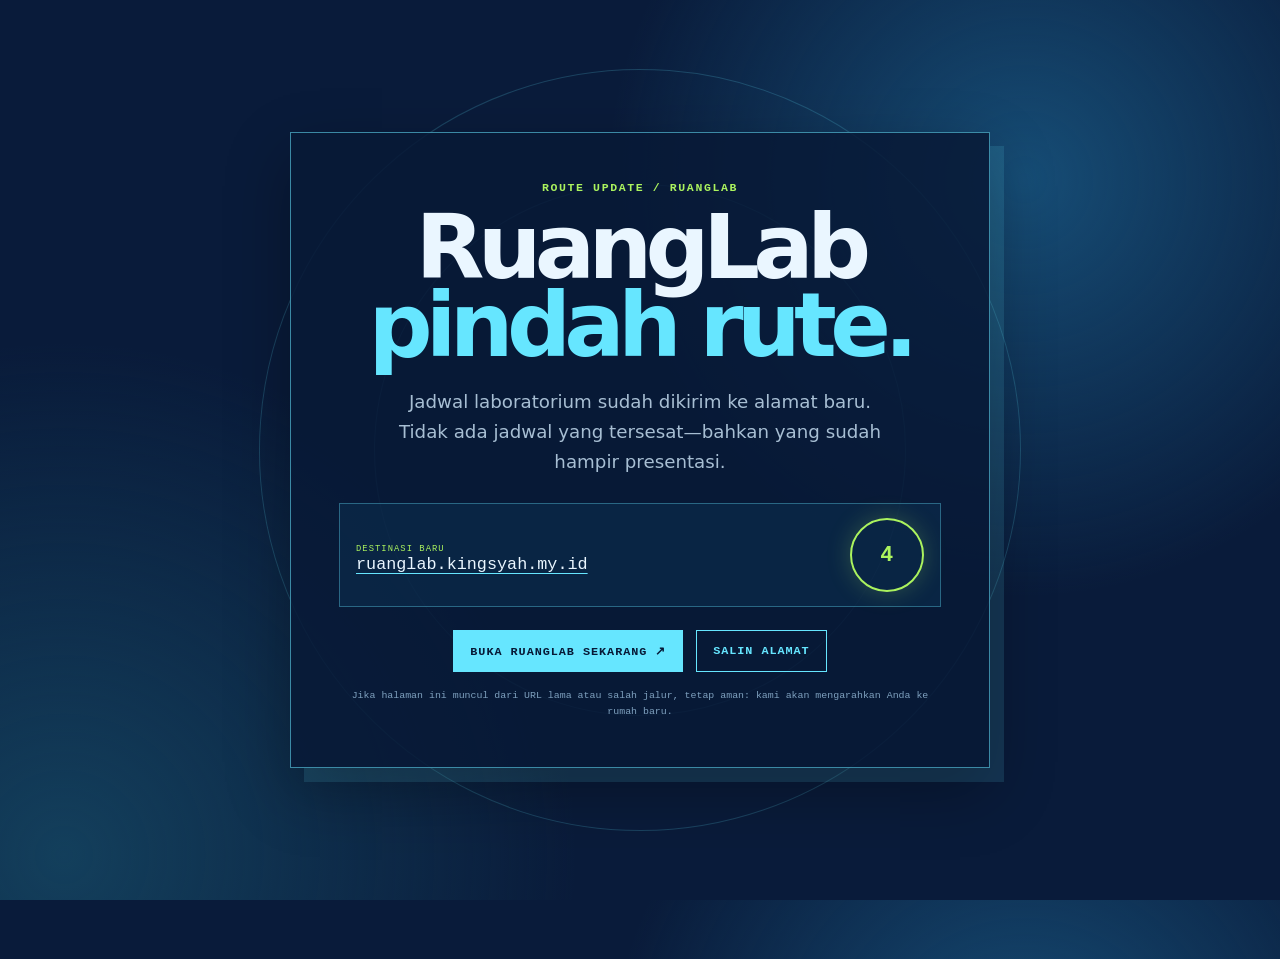
==== commit 1d917684: "Add files via upload" ====
--- a/index.html
+++ b/index.html
@@ -2,77 +2,69 @@
 <html lang="id">
   <head>
     <meta charset="UTF-8" />
-    <meta name="viewport" content="width=device-width, initial-scale=1.0, maximum-scale=1" />
-    <meta name="theme-color" content="#F7F3E9" />
-    <meta name="description" content="RuangLab telah pindah ke alamat baru." />
-    <link rel="icon" type="image/png" href="/RuangLab/assets/ruanglab-signal-redirect-logo.png" />
-    <title>RuangLab Sedang Pindah</title>
-    <script type="module" crossorigin src="/RuangLab/assets/index-WIJOK_Nq.js"></script>
-    <link rel="stylesheet" crossorigin href="/RuangLab/assets/index-iLb_JZOR.css">
-    <script src="/__manus__/debug-collector.js" defer></script>
+    <meta name="viewport" content="width=device-width, initial-scale=1.0" />
+    <meta name="theme-color" content="#091B3A" />
+    <meta http-equiv="refresh" content="5;url=http://ruanglab.kingsyah.my.id/" />
+    <title>RuangLab Pindah Rute</title>
+    <style>
+      :root { color-scheme: dark; --navy: #091b3a; --cyan: #66e6ff; --mint: #abf35e; --ink: #eaf6ff; --dim: #a7bed3; }
+      * { box-sizing: border-box; }
+      body { min-width: 320px; min-height: 100vh; margin: 0; overflow: hidden; background: radial-gradient(circle at 80% 20%, #164d76 0, transparent 26rem), radial-gradient(circle at 5% 95%, #133f5c 0, transparent 32rem), var(--navy); color: var(--ink); font-family: ui-rounded, "Avenir Next", Avenir, system-ui, sans-serif; }
+      main { position: relative; display: grid; min-height: 100vh; place-items: center; padding: 1.25rem; isolation: isolate; }
+      main::before, main::after { position: absolute; z-index: -1; border: 1px solid rgba(102,230,255,.19); border-radius: 50%; content: ""; }
+      main::before { width: min(86vw, 760px); height: min(86vw, 760px); transform: rotate(26deg); }
+      main::after { width: min(66vw, 530px); height: min(66vw, 530px); transform: rotate(-19deg); }
+      .panel { width: min(100%, 700px); border: 1px solid rgba(102,230,255,.55); background: rgba(7,25,54,.86); padding: clamp(1.35rem, 5vw, 3rem); box-shadow: 14px 14px 0 rgba(102,230,255,.12), 0 24px 60px rgba(0,0,0,.3); text-align: center; }
+      .eyebrow { margin: 0; color: var(--mint); font-family: ui-monospace, SFMono-Regular, Menlo, monospace; font-size: .72rem; font-weight: 700; letter-spacing: .14em; }
+      h1 { margin: .85rem 0 0; font-size: clamp(2.7rem, 10vw, 5.6rem); letter-spacing: -.075em; line-height: .88; }
+      h1 span { color: var(--cyan); }
+      .copy { max-width: 32rem; margin: 1.35rem auto 0; color: var(--dim); font-size: clamp(1rem, 2vw, 1.14rem); line-height: 1.65; }
+      .route { display: flex; align-items: center; justify-content: space-between; gap: .85rem; margin: 1.6rem auto 0; border: 1px solid rgba(102,230,255,.34); padding: .88rem 1rem; background: rgba(15,55,89,.38); text-align: left; }
+      .route small { color: var(--mint); font-family: ui-monospace, SFMono-Regular, Menlo, monospace; font-size: .55rem; letter-spacing: .12em; }
+      .route a { display: block; overflow: hidden; max-width: 21rem; color: var(--ink); font-family: ui-monospace, SFMono-Regular, Menlo, monospace; font-size: clamp(.86rem, 2.4vw, 1.05rem); text-overflow: ellipsis; white-space: nowrap; text-decoration-color: var(--cyan); text-underline-offset: 4px; }
+      .count { display: grid; width: 4.65rem; height: 4.65rem; flex: 0 0 auto; place-items: center; border: 2px solid var(--mint); border-radius: 50%; color: var(--mint); font-family: ui-monospace, SFMono-Regular, Menlo, monospace; font-size: 1.35rem; font-weight: 800; box-shadow: 0 0 24px rgba(171,243,94,.22); }
+      .actions { display: flex; flex-wrap: wrap; justify-content: center; gap: .8rem; margin-top: 1.45rem; }
+      .actions a, .actions button { border: 1px solid var(--cyan); background: var(--cyan); padding: .78rem 1rem; color: #071936; font: 700 .74rem ui-monospace, SFMono-Regular, Menlo, monospace; letter-spacing: .08em; text-decoration: none; transition: transform .16s ease-out, background .16s ease-out; }
+      .actions .ghost { background: transparent; color: var(--cyan); }
+      .actions a:hover, .actions button:hover { transform: translateY(-2px); background: #b2f7ff; }
+      .actions .ghost:hover { color: #071936; }
+      .note { margin: 1rem 0 0; color: #7fa1bf; font-family: ui-monospace, SFMono-Regular, Menlo, monospace; font-size: .62rem; line-height: 1.55; }
+      @media (max-width: 480px) { .route { align-items: flex-start; } .route a { max-width: 12.5rem; } .count { width: 3.7rem; height: 3.7rem; font-size: 1.1rem; } }
+    </style>
   </head>
   <body>
-    <script id="manus-runtime">window.__MANUS_HOST_DEV__ = false;
-(function(){"use strict";var Mr={exports:{}},Kn={};/**
- * @license React
- * react-jsx-runtime.production.js
- *
- * Copyright (c) Meta Platforms, Inc. and affiliates.
- *
- * This source code is licensed under the MIT license found in the
- * LICENSE file in the root directory of this source tree.
- */var $c;function um(){if($c)return Kn;$c=1;var r=Symbol.for("react.transitional.element"),i=Symbol.for("react.fragment");function c(s,d,m){var x=null;if(m!==void 0&&(x=""+m),d.key!==void 0&&(x=""+d.key),"key"in d){m={};for(var R in d)R!=="key"&&(m[R]=d[R])}else m=d;return d=m.ref,{$$typeof:r,type:s,key:x,ref:d!==void 0?d:null,props:m}}return Kn.Fragment=i,Kn.jsx=c,Kn.jsxs=c,Kn}var Fc;function dm(){return Fc||(Fc=1,Mr.exports=um()),Mr.exports}var h=dm(),Ar={exports:{}},Pn={},Rr={exports:{}},Nr={};/**
- * @license React
- * scheduler.production.js
- *
- * Copyright (c) Meta Platforms, Inc. and affiliates.
- *
- * This source code is licensed under the MIT license found in the
- * LICENSE file in the root directory of this source tree.
- */var Ic;function fm(){return Ic||(Ic=1,function(r){function i(A,q){var B=A.length;A.push(q);t:for(;0<B;){var bt=B-1>>>1,p=A[bt];if(0<d(p,q))A[bt]=q,A[B]=p,B=bt;else break t}}function c(A){return A.length===0?null:A[0]}function s(A){if(A.length===0)return null;var q=A[0],B=A.pop();if(B!==q){A[0]=B;t:for(var bt=0,p=A.length,O=p>>>1;bt<O;){var X=2*(bt+1)-1,G=A[X],Z=X+1,st=A[Z];if(0>d(G,B))Z<p&&0>d(st,G)?(A[bt]=st,A[Z]=B,bt=Z):(A[bt]=G,A[X]=B,bt=X);else if(Z<p&&0>d(st,B))A[bt]=st,A[Z]=B,bt=Z;else break t}}return q}function d(A,q){var B=A.sortIndex-q.sortIndex;return B!==0?B:A.id-q.id}if(r.unstable_now=void 0,typeof performance=="object"&&typeof performance.now=="function"){var m=performance;r.unstable_now=function(){return m.now()}}else{var x=Date,R=x.now();r.unstable_now=function(){return x.now()-R}}var C=[],v=[],D=1,j=null,J=3,at=!1,$=!1,nt=!1,ct=!1,ht=typeof setTimeout=="function"?setTimeout:null,St=typeof clearTimeout=="function"?clearTimeout:null,_=typeof setImmediate<"u"?setImmediate:null;function Y(A){for(var q=c(v);q!==null;){if(q.callback===null)s(v);else if(q.startTime<=A)s(v),q.sortIndex=q.expirationTime,i(C,q);else break;q=c(v)}}function H(A){if(nt=!1,Y(A),!$)if(c(C)!==null)$=!0,it||(it=!0,Bt());else{var q=c(v);q!==null&&Mt(H,q.startTime-A)}}var it=!1,rt=-1,V=5,xt=-1;function Be(){return ct?!0:!(r.unstable_now()-xt<V)}function te(){if(ct=!1,it){var A=r.unstable_now();xt=A;var q=!0;try{t:{$=!1,nt&&(nt=!1,St(rt),rt=-1),at=!0;var B=J;try{e:{for(Y(A),j=c(C);j!==null&&!(j.expirationTime>A&&Be());){var bt=j.callback;if(typeof bt=="function"){j.callback=null,J=j.priorityLevel;var p=bt(j.expirationTime<=A);if(A=r.unstable_now(),typeof p=="function"){j.callback=p,Y(A),q=!0;break e}j===c(C)&&s(C),Y(A)}else s(C);j=c(C)}if(j!==null)q=!0;else{var O=c(v);O!==null&&Mt(H,O.startTime-A),q=!1}}break t}finally{j=null,J=B,at=!1}q=void 0}}finally{q?Bt():it=!1}}}var Bt;if(typeof _=="function")Bt=function(){_(te)};else if(typeof MessageChannel<"u"){var me=new MessageChannel,Se=me.port2;me.port1.onmessage=te,Bt=function(){Se.postMessage(null)}}else Bt=function(){ht(te,0)};function Mt(A,q){rt=ht(function(){A(r.unstable_now())},q)}r.unstable_IdlePriority=5,r.unstable_ImmediatePriority=1,r.unstable_LowPriority=4,r.unstable_NormalPriority=3,r.unstable_Profiling=null,r.unstable_UserBlockingPriority=2,r.unstable_cancelCallback=function(A){A.callback=null},r.unstable_forceFrameRate=function(A){0>A||125<A?console.error("forceFrameRate takes a positive int between 0 and 125, forcing frame rates higher than 125 fps is not supported"):V=0<A?Math.floor(1e3/A):5},r.unstable_getCurrentPriorityLevel=function(){return J},r.unstable_next=function(A){switch(J){case 1:case 2:case 3:var q=3;break;default:q=J}var B=J;J=q;try{return A()}finally{J=B}},r.unstable_requestPaint=function(){ct=!0},r.unstable_runWithPriority=function(A,q){switch(A){case 1:case 2:case 3:case 4:case 5:break;default:A=3}var B=J;J=A;try{return q()}finally{J=B}},r.unstable_scheduleCallback=function(A,q,B){var bt=r.unstable_now();switch(typeof B=="object"&&B!==null?(B=B.delay,B=typeof B=="number"&&0<B?bt+B:bt):B=bt,A){case 1:var p=-1;break;case 2:p=250;break;case 5:p=1073741823;break;case 4:p=1e4;break;default:p=5e3}return p=B+p,A={id:D++,callback:q,priorityLevel:A,startTime:B,expirationTime:p,sortIndex:-1},B>bt?(A.sortIndex=B,i(v,A),c(C)===null&&A===c(v)&&(nt?(St(rt),rt=-1):nt=!0,Mt(H,B-bt))):(A.sortIndex=p,i(C,A),$||at||($=!0,it||(it=!0,Bt()))),A},r.unstable_shouldYield=Be,r.unstable_wrapCallback=function(A){var q=J;return function(){var B=J;J=q;try{return A.apply(this,arguments)}finally{J=B}}}}(Nr)),Nr}var tu;function hm(){return tu||(tu=1,Rr.exports=fm()),Rr.exports}var zr={exports:{}},ut={};/**
- * @license React
- * react.production.js
- *
- * Copyright (c) Meta Platforms, Inc. and affiliates.
- *
- * This source code is licensed under the MIT license found in the
- * LICENSE file in the root directory of this source tree.
- */var eu;function mm(){if(eu)return ut;eu=1;var r=Symbol.for("react.transitional.element"),i=Symbol.for("react.portal"),c=Symbol.for("react.fragment"),s=Symbol.for("react.strict_mode"),d=Symbol.for("react.profiler"),m=Symbol.for("react.consumer"),x=Symbol.for("react.context"),R=Symbol.for("react.forward_ref"),C=Symbol.for("react.suspense"),v=Symbol.for("react.memo"),D=Symbol.for("react.lazy"),j=Symbol.iterator;function J(p){return p===null||typeof p!="object"?null:(p=j&&p[j]||p["@@iterator"],typeof p=="function"?p:null)}var at={isMounted:function(){return!1},enqueueForceUpdate:function(){},enqueueReplaceState:function(){},enqueueSetState:function(){}},$=Object.assign,nt={};function ct(p,O,X){this.props=p,this.context=O,this.refs=nt,this.updater=X||at}ct.prototype.isReactComponent={},ct.prototype.setState=function(p,O){if(typeof p!="object"&&typeof p!="function"&&p!=null)throw Error("takes an object of state variables to update or a function which returns an object of state variables.");this.updater.enqueueSetState(this,p,O,"setState")},ct.prototype.forceUpdate=function(p){this.updater.enqueueForceUpdate(this,p,"forceUpdate")};function ht(){}ht.prototype=ct.prototype;function St(p,O,X){this.props=p,this.context=O,this.refs=nt,this.updater=X||at}var _=St.prototype=new ht;_.constructor=St,$(_,ct.prototype),_.isPureReactComponent=!0;var Y=Array.isArray,H={H:null,A:null,T:null,S:null,V:null},it=Object.prototype.hasOwnProperty;function rt(p,O,X,G,Z,st){return X=st.ref,{$$typeof:r,type:p,key:O,ref:X!==void 0?X:null,props:st}}function V(p,O){return rt(p.type,O,void 0,void 0,void 0,p.props)}function xt(p){return typeof p=="object"&&p!==null&&p.$$typeof===r}function Be(p){var O={"=":"=0",":":"=2"};return"$"+p.replace(/[=:]/g,function(X){return O[X]})}var te=/\/+/g;function Bt(p,O){return typeof p=="object"&&p!==null&&p.key!=null?Be(""+p.key):O.toString(36)}function me(){}function Se(p){switch(p.status){case"fulfilled":return p.value;case"rejected":throw p.reason;default:switch(typeof p.status=="string"?p.then(me,me):(p.status="pending",p.then(function(O){p.status==="pending"&&(p.status="fulfilled",p.value=O)},function(O){p.status==="pending"&&(p.status="rejected",p.reason=O)})),p.status){case"fulfilled":return p.value;case"rejected":throw p.reason}}throw p}function Mt(p,O,X,G,Z){var st=typeof p;(st==="undefined"||st==="boolean")&&(p=null);var I=!1;if(p===null)I=!0;else switch(st){case"bigint":case"string":case"number":I=!0;break;case"object":switch(p.$$typeof){case r:case i:I=!0;break;case D:return I=p._init,Mt(I(p._payload),O,X,G,Z)}}if(I)return Z=Z(p),I=G===""?"."+Bt(p,0):G,Y(Z)?(X="",I!=null&&(X=I.replace(te,"$&/")+"/"),Mt(Z,O,X,"",function(Jt){return Jt})):Z!=null&&(xt(Z)&&(Z=V(Z,X+(Z.key==null||p&&p.key===Z.key?"":(""+Z.key).replace(te,"$&/")+"/")+I)),O.push(Z)),1;I=0;var gt=G===""?".":G+":";if(Y(p))for(var Tt=0;Tt<p.length;Tt++)G=p[Tt],st=gt+Bt(G,Tt),I+=Mt(G,O,X,st,Z);else if(Tt=J(p),typeof Tt=="function")for(p=Tt.call(p),Tt=0;!(G=p.next()).done;)G=G.value,st=gt+Bt(G,Tt++),I+=Mt(G,O,X,st,Z);else if(st==="object"){if(typeof p.then=="function")return Mt(Se(p),O,X,G,Z);throw O=String(p),Error("Objects are not valid as a React child (found: "+(O==="[object Object]"?"object with keys {"+Object.keys(p).join(", ")+"}":O)+"). If you meant to render a collection of children, use an array instead.")}return I}function A(p,O,X){if(p==null)return p;var G=[],Z=0;return Mt(p,G,"","",function(st){return O.call(X,st,Z++)}),G}function q(p){if(p._status===-1){var O=p._result;O=O(),O.then(function(X){(p._status===0||p._status===-1)&&(p._status=1,p._result=X)},function(X){(p._status===0||p._status===-1)&&(p._status=2,p._result=X)}),p._status===-1&&(p._status=0,p._result=O)}if(p._status===1)return p._result.default;throw p._result}var B=typeof reportError=="function"?reportError:function(p){if(typeof window=="object"&&typeof window.ErrorEvent=="function"){var O=new window.ErrorEvent("error",{bubbles:!0,cancelable:!0,message:typeof p=="object"&&p!==null&&typeof p.message=="string"?String(p.message):String(p),error:p});if(!window.dispatchEvent(O))return}else if(typeof process=="object"&&typeof process.emit=="function"){process.emit("uncaughtException",p);return}console.error(p)};function bt(){}return ut.Children={map:A,forEach:function(p,O,X){A(p,function(){O.apply(this,arguments)},X)},count:function(p){var O=0;return A(p,function(){O++}),O},toArray:function(p){return A(p,function(O){return O})||[]},only:function(p){if(!xt(p))throw Error("React.Children.only expected to receive a single React element child.");return p}},ut.Component=ct,ut.Fragment=c,ut.Profiler=d,ut.PureComponent=St,ut.StrictMode=s,ut.Suspense=C,ut.__CLIENT_INTERNALS_DO_NOT_USE_OR_WARN_USERS_THEY_CANNOT_UPGRADE=H,ut.__COMPILER_RUNTIME={__proto__:null,c:function(p){return H.H.useMemoCache(p)}},ut.cache=function(p){return function(){return p.apply(null,arguments)}},ut.cloneElement=function(p,O,X){if(p==null)throw Error("The argument must be a React element, but you passed "+p+".");var G=$({},p.props),Z=p.key,st=void 0;if(O!=null)for(I in O.ref!==void 0&&(st=void 0),O.key!==void 0&&(Z=""+O.key),O)!it.call(O,I)||I==="key"||I==="__self"||I==="__source"||I==="ref"&&O.ref===void 0||(G[I]=O[I]);var I=arguments.length-2;if(I===1)G.children=X;else if(1<I){for(var gt=Array(I),Tt=0;Tt<I;Tt++)gt[Tt]=arguments[Tt+2];G.children=gt}return rt(p.type,Z,void 0,void 0,st,G)},ut.createContext=function(p){return p={$$typeof:x,_currentValue:p,_currentValue2:p,_threadCount:0,Provider:null,Consumer:null},p.Provider=p,p.Consumer={$$typeof:m,_context:p},p},ut.createElement=function(p,O,X){var G,Z={},st=null;if(O!=null)for(G in O.key!==void 0&&(st=""+O.key),O)it.call(O,G)&&G!=="key"&&G!=="__self"&&G!=="__source"&&(Z[G]=O[G]);var I=arguments.length-2;if(I===1)Z.children=X;else if(1<I){for(var gt=Array(I),Tt=0;Tt<I;Tt++)gt[Tt]=arguments[Tt+2];Z.children=gt}if(p&&p.defaultProps)for(G in I=p.defaultProps,I)Z[G]===void 0&&(Z[G]=I[G]);return rt(p,st,void 0,void 0,null,Z)},ut.createRef=function(){return{current:null}},ut.forwardRef=function(p){return{$$typeof:R,render:p}},ut.isValidElement=xt,ut.lazy=function(p){return{$$typeof:D,_payload:{_status:-1,_result:p},_init:q}},ut.memo=function(p,O){return{$$typeof:v,type:p,compare:O===void 0?null:O}},ut.startTransition=function(p){var O=H.T,X={};H.T=X;try{var G=p(),Z=H.S;Z!==null&&Z(X,G),typeof G=="object"&&G!==null&&typeof G.then=="function"&&G.then(bt,B)}catch(st){B(st)}finally{H.T=O}},ut.unstable_useCacheRefresh=function(){return H.H.useCacheRefresh()},ut.use=function(p){return H.H.use(p)},ut.useActionState=function(p,O,X){return H.H.useActionState(p,O,X)},ut.useCallback=function(p,O){return H.H.useCallback(p,O)},ut.useContext=function(p){return H.H.useContext(p)},ut.useDebugValue=function(){},ut.useDeferredValue=function(p,O){return H.H.useDeferredValue(p,O)},ut.useEffect=function(p,O,X){var G=H.H;if(typeof X=="function")throw Error("useEffect CRUD overload is not enabled in this build of React.");return G.useEffect(p,O)},ut.useId=function(){return H.H.useId()},ut.useImperativeHandle=function(p,O,X){return H.H.useImperativeHandle(p,O,X)},ut.useInsertionEffect=function(p,O){return H.H.useInsertionEffect(p,O)},ut.useLayoutEffect=function(p,O){return H.H.useLayoutEffect(p,O)},ut.useMemo=function(p,O){return H.H.useMemo(p,O)},ut.useOptimistic=function(p,O){return H.H.useOptimistic(p,O)},ut.useReducer=function(p,O,X){return H.H.useReducer(p,O,X)},ut.useRef=function(p){return H.H.useRef(p)},ut.useState=function(p){return H.H.useState(p)},ut.useSyncExternalStore=function(p,O,X){return H.H.useSyncExternalStore(p,O,X)},ut.useTransition=function(){return H.H.useTransition()},ut.version="19.1.1",ut}var lu;function _r(){return lu||(lu=1,zr.exports=mm()),zr.exports}var kr={exports:{}},he={};/**
- * @license React
- * react-dom.production.js
- *
- * Copyright (c) Meta Platforms, Inc. and affiliates.
- *
- * This source code is licensed under the MIT license found in the
- * LICENSE file in the root directory of this source tree.
- */var au;function gm(){if(au)return he;au=1;var r=_r();function i(C){var v="https://react.dev/errors/"+C;if(1<arguments.length){v+="?args[]="+encodeURIComponent(arguments[1]);for(var D=2;D<arguments.length;D++)v+="&args[]="+encodeURIComponent(arguments[D])}return"Minified React error #"+C+"; visit "+v+" for the full message or use the non-minified dev environment for full errors and additional helpful warnings."}function c(){}var s={d:{f:c,r:function(){throw Error(i(522))},D:c,C:c,L:c,m:c,X:c,S:c,M:c},p:0,findDOMNode:null},d=Symbol.for("react.portal");function m(C,v,D){var j=3<arguments.length&&arguments[3]!==void 0?arguments[3]:null;return{$$typeof:d,key:j==null?null:""+j,children:C,containerInfo:v,implementation:D}}var x=r.__CLIENT_INTERNALS_DO_NOT_USE_OR_WARN_USERS_THEY_CANNOT_UPGRADE;function R(C,v){if(C==="font")return"";if(typeof v=="string")return v==="use-credentials"?v:""}return he.__DOM_INTERNALS_DO_NOT_USE_OR_WARN_USERS_THEY_CANNOT_UPGRADE=s,he.createPortal=function(C,v){var D=2<arguments.length&&arguments[2]!==void 0?arguments[2]:null;if(!v||v.nodeType!==1&&v.nodeType!==9&&v.nodeType!==11)throw Error(i(299));return m(C,v,null,D)},he.flushSync=function(C){var v=x.T,D=s.p;try{if(x.T=null,s.p=2,C)return C()}finally{x.T=v,s.p=D,s.d.f()}},he.preconnect=function(C,v){typeof C=="string"&&(v?(v=v.crossOrigin,v=typeof v=="string"?v==="use-credentials"?v:"":void 0):v=null,s.d.C(C,v))},he.prefetchDNS=function(C){typeof C=="string"&&s.d.D(C)},he.preinit=function(C,v){if(typeof C=="string"&&v&&typeof v.as=="string"){var D=v.as,j=R(D,v.crossOrigin),J=typeof v.integrity=="string"?v.integrity:void 0,at=typeof v.fetchPriority=="string"?v.fetchPriority:void 0;D==="style"?s.d.S(C,typeof v.precedence=="string"?v.precedence:void 0,{crossOrigin:j,integrity:J,fetchPriority:at}):D==="script"&&s.d.X(C,{crossOrigin:j,integrity:J,fetchPriority:at,nonce:typeof v.nonce=="string"?v.nonce:void 0})}},he.preinitModule=function(C,v){if(typeof C=="string")if(typeof v=="object"&&v!==null){if(v.as==null||v.as==="script"){var D=R(v.as,v.crossOrigin);s.d.M(C,{crossOrigin:D,integrity:typeof v.integrity=="string"?v.integrity:void 0,nonce:typeof v.nonce=="string"?v.nonce:void 0})}}else v==null&&s.d.M(C)},he.preload=function(C,v){if(typeof C=="string"&&typeof v=="object"&&v!==null&&typeof v.as=="string"){var D=v.as,j=R(D,v.crossOrigin);s.d.L(C,D,{crossOrigin:j,integrity:typeof v.integrity=="string"?v.integrity:void 0,nonce:typeof v.nonce=="string"?v.nonce:void 0,type:typeof v.type=="string"?v.type:void 0,fetchPriority:typeof v.fetchPriority=="string"?v.fetchPriority:void 0,referrerPolicy:typeof v.referrerPolicy=="string"?v.referrerPolicy:void 0,imageSrcSet:typeof v.imageSrcSet=="string"?v.imageSrcSet:void 0,imageSizes:typeof v.imageSizes=="string"?v.imageSizes:void 0,media:typeof v.media=="string"?v.media:void 0})}},he.preloadModule=function(C,v){if(typeof C=="string")if(v){var D=R(v.as,v.crossOrigin);s.d.m(C,{as:typeof v.as=="string"&&v.as!=="script"?v.as:void 0,crossOrigin:D,integrity:typeof v.integrity=="string"?v.integrity:void 0})}else s.d.m(C)},he.requestFormReset=function(C){s.d.r(C)},he.unstable_batchedUpdates=function(C,v){return C(v)},he.useFormState=function(C,v,D){return x.H.useFormState(C,v,D)},he.useFormStatus=function(){return x.H.useHostTransitionStatus()},he.version="19.1.1",he}var nu;function pm(){if(nu)return kr.exports;nu=1;function r(){if(!(typeof __REACT_DEVTOOLS_GLOBAL_HOOK__>"u"||typeof __REACT_DEVTOOLS_GLOBAL_HOOK__.checkDCE!="function"))try{__REACT_DEVTOOLS_GLOBAL_HOOK__.checkDCE(r)}catch(i){console.error(i)}}return r(),kr.exports=gm(),kr.exports}/**
- * @license React
- * react-dom-client.production.js
- *
- * Copyright (c) Meta Platforms, Inc. and affiliates.
- *
- * This source code is licensed under the MIT license found in the
- * LICENSE file in the root directory of this source tree.
- */var ou;function ym(){if(ou)return Pn;ou=1;var r=hm(),i=_r(),c=pm();function s(t){var e="https://react.dev/errors/"+t;if(1<arguments.length){e+="?args[]="+encodeURIComponent(arguments[1]);for(var l=2;l<arguments.length;l++)e+="&args[]="+encodeURIComponent(arguments[l])}return"Minified React error #"+t+"; visit "+e+" for the full message or use the non-minified dev environment for full errors and additional helpful warnings."}function d(t){return!(!t||t.nodeType!==1&&t.nodeType!==9&&t.nodeType!==11)}function m(t){var e=t,l=t;if(t.alternate)for(;e.return;)e=e.return;else{t=e;do e=t,(e.flags&4098)!==0&&(l=e.return),t=e.return;while(t)}return e.tag===3?l:null}function x(t){if(t.tag===13){var e=t.memoizedState;if(e===null&&(t=t.alternate,t!==null&&(e=t.memoizedState)),e!==null)return e.dehydrated}return null}function R(t){if(m(t)!==t)throw Error(s(188))}function C(t){var e=t.alternate;if(!e){if(e=m(t),e===null)throw Error(s(188));return e!==t?null:t}for(var l=t,a=e;;){var n=l.return;if(n===null)break;var o=n.alternate;if(o===null){if(a=n.return,a!==null){l=a;continue}break}if(n.child===o.child){for(o=n.child;o;){if(o===l)return R(n),t;if(o===a)return R(n),e;o=o.sibling}throw Error(s(188))}if(l.return!==a.return)l=n,a=o;else{for(var u=!1,f=n.child;f;){if(f===l){u=!0,l=n,a=o;break}if(f===a){u=!0,a=n,l=o;break}f=f.sibling}if(!u){for(f=o.child;f;){if(f===l){u=!0,l=o,a=n;break}if(f===a){u=!0,a=o,l=n;break}f=f.sibling}if(!u)throw Error(s(189))}}if(l.alternate!==a)throw Error(s(190))}if(l.tag!==3)throw Error(s(188));return l.stateNode.current===l?t:e}function v(t){var e=t.tag;if(e===5||e===26||e===27||e===6)return t;for(t=t.child;t!==null;){if(e=v(t),e!==null)return e;t=t.sibling}return null}var D=Object.assign,j=Symbol.for("react.element"),J=Symbol.for("react.transitional.element"),at=Symbol.for("react.portal"),$=Symbol.for("react.fragment"),nt=Symbol.for("react.strict_mode"),ct=Symbol.for("react.profiler"),ht=Symbol.for("react.provider"),St=Symbol.for("react.consumer"),_=Symbol.for("react.context"),Y=Symbol.for("react.forward_ref"),H=Symbol.for("react.suspense"),it=Symbol.for("react.suspense_list"),rt=Symbol.for("react.memo"),V=Symbol.for("react.lazy"),xt=Symbol.for("react.activity"),Be=Symbol.for("react.memo_cache_sentinel"),te=Symbol.iterator;function Bt(t){return t===null||typeof t!="object"?null:(t=te&&t[te]||t["@@iterator"],typeof t=="function"?t:null)}var me=Symbol.for("react.client.reference");function Se(t){if(t==null)return null;if(typeof t=="function")return t.$$typeof===me?null:t.displayName||t.name||null;if(typeof t=="string")return t;switch(t){case $:return"Fragment";case ct:return"Profiler";case nt:return"StrictMode";case H:return"Suspense";case it:return"SuspenseList";case xt:return"Activity"}if(typeof t=="object")switch(t.$$typeof){case at:return"Portal";case _:return(t.displayName||"Context")+".Provider";case St:return(t._context.displayName||"Context")+".Consumer";case Y:var e=t.render;return t=t.displayName,t||(t=e.displayName||e.name||"",t=t!==""?"ForwardRef("+t+")":"ForwardRef"),t;case rt:return e=t.displayName||null,e!==null?e:Se(t.type)||"Memo";case V:e=t._payload,t=t._init;try{return Se(t(e))}catch{}}return null}var Mt=Array.isArray,A=i.__CLIENT_INTERNALS_DO_NOT_USE_OR_WARN_USERS_THEY_CANNOT_UPGRADE,q=c.__DOM_INTERNALS_DO_NOT_USE_OR_WARN_USERS_THEY_CANNOT_UPGRADE,B={pending:!1,data:null,method:null,action:null},bt=[],p=-1;function O(t){return{current:t}}function X(t){0>p||(t.current=bt[p],bt[p]=null,p--)}function G(t,e){p++,bt[p]=t.current,t.current=e}var Z=O(null),st=O(null),I=O(null),gt=O(null);function Tt(t,e){switch(G(I,e),G(st,t),G(Z,null),e.nodeType){case 9:case 11:t=(t=e.documentElement)&&(t=t.namespaceURI)?Hh(t):0;break;default:if(t=e.tagName,e=e.namespaceURI)e=Hh(e),t=Uh(e,t);else switch(t){case"svg":t=1;break;case"math":t=2;break;default:t=0}}X(Z),G(Z,t)}function Jt(){X(Z),X(st),X(I)}function Ke(t){t.memoizedState!==null&&G(gt,t);var e=Z.current,l=Uh(e,t.type);e!==l&&(G(st,t),G(Z,l))}function Ce(t){st.current===t&&(X(Z),X(st)),gt.current===t&&(X(gt),Wo._currentValue=B)}var Pe=Object.prototype.hasOwnProperty,yl=r.unstable_scheduleCallback,sn=r.unstable_cancelCallback,Ca=r.unstable_shouldYield,ri=r.unstable_requestPaint,ge=r.unstable_now,si=r.unstable_getCurrentPriorityLevel,Ul=r.unstable_ImmediatePriority,Fn=r.unstable_UserBlockingPriority,nl=r.unstable_NormalPriority,ci=r.unstable_LowPriority,Gl=r.unstable_IdlePriority,ui=r.log,Ea=r.unstable_setDisableYieldValue,ql=null,Wt=null;function Je(t){if(typeof ui=="function"&&Ea(t),Wt&&typeof Wt.setStrictMode=="function")try{Wt.setStrictMode(ql,t)}catch{}}var $t=Math.clz32?Math.clz32:fi,di=Math.log,Ta=Math.LN2;function fi(t){return t>>>=0,t===0?32:31-(di(t)/Ta|0)|0}var L=256,cn=4194304;function vl(t){var e=t&42;if(e!==0)return e;switch(t&-t){case 1:return 1;case 2:return 2;case 4:return 4;case 8:return 8;case 16:return 16;case 32:return 32;case 64:return 64;case 128:return 128;case 256:case 512:case 1024:case 2048:case 4096:case 8192:case 16384:case 32768:case 65536:case 131072:case 262144:case 524288:case 1048576:case 2097152:return t&4194048;case 4194304:case 8388608:case 16777216:case 33554432:return t&62914560;case 67108864:return 67108864;case 134217728:return 134217728;case 268435456:return 268435456;case 536870912:return 536870912;case 1073741824:return 0;default:return t}}function un(t,e,l){var a=t.pendingLanes;if(a===0)return 0;var n=0,o=t.suspendedLanes,u=t.pingedLanes;t=t.warmLanes;var f=a&134217727;return f!==0?(a=f&~o,a!==0?n=vl(a):(u&=f,u!==0?n=vl(u):l||(l=f&~t,l!==0&&(n=vl(l))))):(f=a&~o,f!==0?n=vl(f):u!==0?n=vl(u):l||(l=a&~t,l!==0&&(n=vl(l)))),n===0?0:e!==0&&e!==n&&(e&o)===0&&(o=n&-n,l=e&-e,o>=l||o===32&&(l&4194048)!==0)?e:n}function Dt(t,e){return(t.pendingLanes&~(t.suspendedLanes&~t.pingedLanes)&e)===0}function In(t,e){switch(t){case 1:case 2:case 4:case 8:case 64:return e+250;case 16:case 32:case 128:case 256:case 512:case 1024:case 2048:case 4096:case 8192:case 16384:case 32768:case 65536:case 131072:case 262144:case 524288:case 1048576:case 2097152:return e+5e3;case 4194304:case 8388608:case 16777216:case 33554432:return-1;case 67108864:case 134217728:case 268435456:case 536870912:case 1073741824:return-1;default:return-1}}function to(){var t=L;return L<<=1,(L&4194048)===0&&(L=256),t}function hi(){var t=cn;return cn<<=1,(cn&62914560)===0&&(cn=4194304),t}function eo(t){for(var e=[],l=0;31>l;l++)e.push(t);return e}function Da(t,e){t.pendingLanes|=e,e!==268435456&&(t.suspendedLanes=0,t.pingedLanes=0,t.warmLanes=0)}function Ir(t,e,l,a,n,o){var u=t.pendingLanes;t.pendingLanes=l,t.suspendedLanes=0,t.pingedLanes=0,t.warmLanes=0,t.expiredLanes&=l,t.entangledLanes&=l,t.errorRecoveryDisabledLanes&=l,t.shellSuspendCounter=0;var f=t.entanglements,g=t.expirationTimes,S=t.hiddenUpdates;for(l=u&~l;0<l;){var N=31-$t(l),k=1<<N;f[N]=0,g[N]=-1;var E=S[N];if(E!==null)for(S[N]=null,N=0;N<E.length;N++){var T=E[N];T!==null&&(T.lane&=-536870913)}l&=~k}a!==0&&mi(t,a,0),o!==0&&n===0&&t.tag!==0&&(t.suspendedLanes|=o&~(u&~e))}function mi(t,e,l){t.pendingLanes|=e,t.suspendedLanes&=~e;var a=31-$t(e);t.entangledLanes|=e,t.entanglements[a]=t.entanglements[a]|1073741824|l&4194090}function gi(t,e){var l=t.entangledLanes|=e;for(t=t.entanglements;l;){var a=31-$t(l),n=1<<a;n&e|t[a]&e&&(t[a]|=e),l&=~n}}function lo(t){switch(t){case 2:t=1;break;case 8:t=4;break;case 32:t=16;break;case 256:case 512:case 1024:case 2048:case 4096:case 8192:case 16384:case 32768:case 65536:case 131072:case 262144:case 524288:case 1048576:case 2097152:case 4194304:case 8388608:case 16777216:case 33554432:t=128;break;case 268435456:t=134217728;break;default:t=0}return t}function ao(t){return t&=-t,2<t?8<t?(t&134217727)!==0?32:268435456:8:2}function pi(){var t=q.p;return t!==0?t:(t=window.event,t===void 0?32:nm(t.type))}function ts(t,e){var l=q.p;try{return q.p=t,e()}finally{q.p=l}}var ol=Math.random().toString(36).slice(2),ee="__reactFiber$"+ol,pe="__reactProps$"+ol,Yl="__reactContainer$"+ol,no="__reactEvents$"+ol,es="__reactListeners$"+ol,ls="__reactHandles$"+ol,yi="__reactResources$"+ol,Ma="__reactMarker$"+ol;function oo(t){delete t[ee],delete t[pe],delete t[no],delete t[es],delete t[ls]}function Vl(t){var e=t[ee];if(e)return e;for(var l=t.parentNode;l;){if(e=l[Yl]||l[ee]){if(l=e.alternate,e.child!==null||l!==null&&l.child!==null)for(t=Vh(t);t!==null;){if(l=t[ee])return l;t=Vh(t)}return e}t=l,l=t.parentNode}return null}function Xl(t){if(t=t[ee]||t[Yl]){var e=t.tag;if(e===5||e===6||e===13||e===26||e===27||e===3)return t}return null}function Aa(t){var e=t.tag;if(e===5||e===26||e===27||e===6)return t.stateNode;throw Error(s(33))}function Zl(t){var e=t[yi];return e||(e=t[yi]={hoistableStyles:new Map,hoistableScripts:new Map}),e}function Vt(t){t[Ma]=!0}var vi=new Set,bi={};function bl(t,e){We(t,e),We(t+"Capture",e)}function We(t,e){for(bi[t]=e,t=0;t<e.length;t++)vi.add(e[t])}var as=RegExp("^[:A-Z_a-z\\u00C0-\\u00D6\\u00D8-\\u00F6\\u00F8-\\u02FF\\u0370-\\u037D\\u037F-\\u1FFF\\u200C-\\u200D\\u2070-\\u218F\\u2C00-\\u2FEF\\u3001-\\uD7FF\\uF900-\\uFDCF\\uFDF0-\\uFFFD][:A-Z_a-z\\u00C0-\\u00D6\\u00D8-\\u00F6\\u00F8-\\u02FF\\u0370-\\u037D\\u037F-\\u1FFF\\u200C-\\u200D\\u2070-\\u218F\\u2C00-\\u2FEF\\u3001-\\uD7FF\\uF900-\\uFDCF\\uFDF0-\\uFFFD\\-.0-9\\u00B7\\u0300-\\u036F\\u203F-\\u2040]*$"),xi={},wi={};function Ra(t){return Pe.call(wi,t)?!0:Pe.call(xi,t)?!1:as.test(t)?wi[t]=!0:(xi[t]=!0,!1)}function M(t,e,l){if(Ra(e))if(l===null)t.removeAttribute(e);else{switch(typeof l){case"undefined":case"function":case"symbol":t.removeAttribute(e);return;case"boolean":var a=e.toLowerCase().slice(0,5);if(a!=="data-"&&a!=="aria-"){t.removeAttribute(e);return}}t.setAttribute(e,""+l)}}function tt(t,e,l){if(l===null)t.removeAttribute(e);else{switch(typeof l){case"undefined":case"function":case"symbol":case"boolean":t.removeAttribute(e);return}t.setAttribute(e,""+l)}}function Ot(t,e,l,a){if(a===null)t.removeAttribute(l);else{switch(typeof a){case"undefined":case"function":case"symbol":case"boolean":t.removeAttribute(l);return}t.setAttributeNS(e,l,""+a)}}var le,Ee;function ae(t){if(le===void 0)try{throw Error()}catch(l){var e=l.stack.trim().match(/\n( *(at )?)/);le=e&&e[1]||"",Ee=-1<l.stack.indexOf(`
-    at`)?" (<anonymous>)":-1<l.stack.indexOf("@")?"@unknown:0:0":""}return`
-`+le+t+Ee}var Le=!1;function He(t,e){if(!t||Le)return"";Le=!0;var l=Error.prepareStackTrace;Error.prepareStackTrace=void 0;try{var a={DetermineComponentFrameRoot:function(){try{if(e){var k=function(){throw Error()};if(Object.defineProperty(k.prototype,"props",{set:function(){throw Error()}}),typeof Reflect=="object"&&Reflect.construct){try{Reflect.construct(k,[])}catch(T){var E=T}Reflect.construct(t,[],k)}else{try{k.call()}catch(T){E=T}t.call(k.prototype)}}else{try{throw Error()}catch(T){E=T}(k=t())&&typeof k.catch=="function"&&k.catch(function(){})}}catch(T){if(T&&E&&typeof T.stack=="string")return[T.stack,E.stack]}return[null,null]}};a.DetermineComponentFrameRoot.displayName="DetermineComponentFrameRoot";var n=Object.getOwnPropertyDescriptor(a.DetermineComponentFrameRoot,"name");n&&n.configurable&&Object.defineProperty(a.DetermineComponentFrameRoot,"name",{value:"DetermineComponentFrameRoot"});var o=a.DetermineComponentFrameRoot(),u=o[0],f=o[1];if(u&&f){var g=u.split(`
-`),S=f.split(`
-`);for(n=a=0;a<g.length&&!g[a].includes("DetermineComponentFrameRoot");)a++;for(;n<S.length&&!S[n].includes("DetermineComponentFrameRoot");)n++;if(a===g.length||n===S.length)for(a=g.length-1,n=S.length-1;1<=a&&0<=n&&g[a]!==S[n];)n--;for(;1<=a&&0<=n;a--,n--)if(g[a]!==S[n]){if(a!==1||n!==1)do if(a--,n--,0>n||g[a]!==S[n]){var N=`
-`+g[a].replace(" at new "," at ");return t.displayName&&N.includes("<anonymous>")&&(N=N.replace("<anonymous>",t.displayName)),N}while(1<=a&&0<=n);break}}}finally{Le=!1,Error.prepareStackTrace=l}return(l=t?t.displayName||t.name:"")?ae(l):""}function Ql(t){switch(t.tag){case 26:case 27:case 5:return ae(t.type);case 16:return ae("Lazy");case 13:return ae("Suspense");case 19:return ae("SuspenseList");case 0:case 15:return He(t.type,!1);case 11:return He(t.type.render,!1);case 1:return He(t.type,!0);case 31:return ae("Activity");default:return""}}function xl(t){try{var e="";do e+=Ql(t),t=t.return;while(t);return e}catch(l){return`
-Error generating stack: `+l.message+`
-`+l.stack}}function Xt(t){switch(typeof t){case"bigint":case"boolean":case"number":case"string":case"undefined":return t;case"object":return t;default:return""}}function il(t){var e=t.type;return(t=t.nodeName)&&t.toLowerCase()==="input"&&(e==="checkbox"||e==="radio")}function ve(t){var e=il(t)?"checked":"value",l=Object.getOwnPropertyDescriptor(t.constructor.prototype,e),a=""+t[e];if(!t.hasOwnProperty(e)&&typeof l<"u"&&typeof l.get=="function"&&typeof l.set=="function"){var n=l.get,o=l.set;return Object.defineProperty(t,e,{configurable:!0,get:function(){return n.call(this)},set:function(u){a=""+u,o.call(this,u)}}),Object.defineProperty(t,e,{enumerable:l.enumerable}),{getValue:function(){return a},setValue:function(u){a=""+u},stopTracking:function(){t._valueTracker=null,delete t[e]}}}}function re(t){t._valueTracker||(t._valueTracker=ve(t))}function rl(t){if(!t)return!1;var e=t._valueTracker;if(!e)return!0;var l=e.getValue(),a="";return t&&(a=il(t)?t.checked?"true":"false":t.value),t=a,t!==l?(e.setValue(t),!0):!1}function wl(t){if(t=t||(typeof document<"u"?document:void 0),typeof t>"u")return null;try{return t.activeElement||t.body}catch{return t.body}}var dn=/[\n"\\]/g;function se(t){return t.replace(dn,function(e){return"\\"+e.charCodeAt(0).toString(16)+" "})}function Kl(t,e,l,a,n,o,u,f){t.name="",u!=null&&typeof u!="function"&&typeof u!="symbol"&&typeof u!="boolean"?t.type=u:t.removeAttribute("type"),e!=null?u==="number"?(e===0&&t.value===""||t.value!=e)&&(t.value=""+Xt(e)):t.value!==""+Xt(e)&&(t.value=""+Xt(e)):u!=="submit"&&u!=="reset"||t.removeAttribute("value"),e!=null?Pl(t,u,Xt(e)):l!=null?Pl(t,u,Xt(l)):a!=null&&t.removeAttribute("value"),n==null&&o!=null&&(t.defaultChecked=!!o),n!=null&&(t.checked=n&&typeof n!="function"&&typeof n!="symbol"),f!=null&&typeof f!="function"&&typeof f!="symbol"&&typeof f!="boolean"?t.name=""+Xt(f):t.removeAttribute("name")}function Na(t,e,l,a,n,o,u,f){if(o!=null&&typeof o!="function"&&typeof o!="symbol"&&typeof o!="boolean"&&(t.type=o),e!=null||l!=null){if(!(o!=="submit"&&o!=="reset"||e!=null))return;l=l!=null?""+Xt(l):"",e=e!=null?""+Xt(e):l,f||e===t.value||(t.value=e),t.defaultValue=e}a=a??n,a=typeof a!="function"&&typeof a!="symbol"&&!!a,t.checked=f?t.checked:!!a,t.defaultChecked=!!a,u!=null&&typeof u!="function"&&typeof u!="symbol"&&typeof u!="boolean"&&(t.name=u)}function Pl(t,e,l){e==="number"&&wl(t.ownerDocument)===t||t.defaultValue===""+l||(t.defaultValue=""+l)}function $e(t,e,l,a){if(t=t.options,e){e={};for(var n=0;n<l.length;n++)e["$"+l[n]]=!0;for(l=0;l<t.length;l++)n=e.hasOwnProperty("$"+t[l].value),t[l].selected!==n&&(t[l].selected=n),n&&a&&(t[l].defaultSelected=!0)}else{for(l=""+Xt(l),e=null,n=0;n<t.length;n++){if(t[n].value===l){t[n].selected=!0,a&&(t[n].defaultSelected=!0);return}e!==null||t[n].disabled||(e=t[n])}e!==null&&(e.selected=!0)}}function za(t,e,l){if(e!=null&&(e=""+Xt(e),e!==t.value&&(t.value=e),l==null)){t.defaultValue!==e&&(t.defaultValue=e);return}t.defaultValue=l!=null?""+Xt(l):""}function _a(t,e,l,a){if(e==null){if(a!=null){if(l!=null)throw Error(s(92));if(Mt(a)){if(1<a.length)throw Error(s(93));a=a[0]}l=a}l==null&&(l=""),e=l}l=Xt(e),t.defaultValue=l,a=t.textContent,a===l&&a!==""&&a!==null&&(t.value=a)}function Fe(t,e){if(e){var l=t.firstChild;if(l&&l===t.lastChild&&l.nodeType===3){l.nodeValue=e;return}}t.textContent=e}var fn=new Set("animationIterationCount aspectRatio borderImageOutset borderImageSlice borderImageWidth boxFlex boxFlexGroup boxOrdinalGroup columnCount columns flex flexGrow flexPositive flexShrink flexNegative flexOrder gridArea gridRow gridRowEnd gridRowSpan gridRowStart gridColumn gridColumnEnd gridColumnSpan gridColumnStart fontWeight lineClamp lineHeight opacity order orphans scale tabSize widows zIndex zoom fillOpacity floodOpacity stopOpacity strokeDasharray strokeDashoffset strokeMiterlimit strokeOpacity strokeWidth MozAnimationIterationCount MozBoxFlex MozBoxFlexGroup MozLineClamp msAnimationIterationCount msFlex msZoom msFlexGrow msFlexNegative msFlexOrder msFlexPositive msFlexShrink msGridColumn msGridColumnSpan msGridRow msGridRowSpan WebkitAnimationIterationCount WebkitBoxFlex WebKitBoxFlexGroup WebkitBoxOrdinalGroup WebkitColumnCount WebkitColumns WebkitFlex WebkitFlexGrow WebkitFlexPositive WebkitFlexShrink WebkitLineClamp".split(" "));function ka(t,e,l){var a=e.indexOf("--")===0;l==null||typeof l=="boolean"||l===""?a?t.setProperty(e,""):e==="float"?t.cssFloat="":t[e]="":a?t.setProperty(e,l):typeof l!="number"||l===0||fn.has(e)?e==="float"?t.cssFloat=l:t[e]=(""+l).trim():t[e]=l+"px"}function Oa(t,e,l){if(e!=null&&typeof e!="object")throw Error(s(62));if(t=t.style,l!=null){for(var a in l)!l.hasOwnProperty(a)||e!=null&&e.hasOwnProperty(a)||(a.indexOf("--")===0?t.setProperty(a,""):a==="float"?t.cssFloat="":t[a]="");for(var n in e)a=e[n],e.hasOwnProperty(n)&&l[n]!==a&&ka(t,n,a)}else for(var o in e)e.hasOwnProperty(o)&&ka(t,o,e[o])}function ja(t){if(t.indexOf("-")===-1)return!1;switch(t){case"annotation-xml":case"color-profile":case"font-face":case"font-face-src":case"font-face-uri":case"font-face-format":case"font-face-name":case"missing-glyph":return!1;default:return!0}}var Si=new Map([["acceptCharset","accept-charset"],["htmlFor","for"],["httpEquiv","http-equiv"],["crossOrigin","crossorigin"],["accentHeight","accent-height"],["alignmentBaseline","alignment-baseline"],["arabicForm","arabic-form"],["baselineShift","baseline-shift"],["capHeight","cap-height"],["clipPath","clip-path"],["clipRule","clip-rule"],["colorInterpolation","color-interpolation"],["colorInterpolationFilters","color-interpolation-filters"],["colorProfile","color-profile"],["colorRendering","color-rendering"],["dominantBaseline","dominant-baseline"],["enableBackground","enable-background"],["fillOpacity","fill-opacity"],["fillRule","fill-rule"],["floodColor","flood-color"],["floodOpacity","flood-opacity"],["fontFamily","font-family"],["fontSize","font-size"],["fontSizeAdjust","font-size-adjust"],["fontStretch","font-stretch"],["fontStyle","font-style"],["fontVariant","font-variant"],["fontWeight","font-weight"],["glyphName","glyph-name"],["glyphOrientationHorizontal","glyph-orientation-horizontal"],["glyphOrientationVertical","glyph-orientation-vertical"],["horizAdvX","horiz-adv-x"],["horizOriginX","horiz-origin-x"],["imageRendering","image-rendering"],["letterSpacing","letter-spacing"],["lightingColor","lighting-color"],["markerEnd","marker-end"],["markerMid","marker-mid"],["markerStart","marker-start"],["overlinePosition","overline-position"],["overlineThickness","overline-thickness"],["paintOrder","paint-order"],["panose-1","panose-1"],["pointerEvents","pointer-events"],["renderingIntent","rendering-intent"],["shapeRendering","shape-rendering"],["stopColor","stop-color"],["stopOpacity","stop-opacity"],["strikethroughPosition","strikethrough-position"],["strikethroughThickness","strikethrough-thickness"],["strokeDasharray","stroke-dasharray"],["strokeDashoffset","stroke-dashoffset"],["strokeLinecap","stroke-linecap"],["strokeLinejoin","stroke-linejoin"],["strokeMiterlimit","stroke-miterlimit"],["strokeOpacity","stroke-opacity"],["strokeWidth","stroke-width"],["textAnchor","text-anchor"],["textDecoration","text-decoration"],["textRendering","text-rendering"],["transformOrigin","transform-origin"],["underlinePosition","underline-position"],["underlineThickness","underline-thickness"],["unicodeBidi","unicode-bidi"],["unicodeRange","unicode-range"],["unitsPerEm","units-per-em"],["vAlphabetic","v-alphabetic"],["vHanging","v-hanging"],["vIdeographic","v-ideographic"],["vMathematical","v-mathematical"],["vectorEffect","vector-effect"],["vertAdvY","vert-adv-y"],["vertOriginX","vert-origin-x"],["vertOriginY","vert-origin-y"],["wordSpacing","word-spacing"],["writingMode","writing-mode"],["xmlnsXlink","xmlns:xlink"],["xHeight","x-height"]]),Ci=/^[\u0000-\u001F ]*j[\r\n\t]*a[\r\n\t]*v[\r\n\t]*a[\r\n\t]*s[\r\n\t]*c[\r\n\t]*r[\r\n\t]*i[\r\n\t]*p[\r\n\t]*t[\r\n\t]*:/i;function Ba(t){return Ci.test(""+t)?"javascript:throw new Error('React has blocked a javascript: URL as a security precaution.')":t}var hn=null;function mn(t){return t=t.target||t.srcElement||window,t.correspondingUseElement&&(t=t.correspondingUseElement),t.nodeType===3?t.parentNode:t}var Sl=null,Cl=null;function io(t){var e=Xl(t);if(e&&(t=e.stateNode)){var l=t[pe]||null;t:switch(t=e.stateNode,e.type){case"input":if(Kl(t,l.value,l.defaultValue,l.defaultValue,l.checked,l.defaultChecked,l.type,l.name),e=l.name,l.type==="radio"&&e!=null){for(l=t;l.parentNode;)l=l.parentNode;for(l=l.querySelectorAll('input[name="'+se(""+e)+'"][type="radio"]'),e=0;e<l.length;e++){var a=l[e];if(a!==t&&a.form===t.form){var n=a[pe]||null;if(!n)throw Error(s(90));Kl(a,n.value,n.defaultValue,n.defaultValue,n.checked,n.defaultChecked,n.type,n.name)}}for(e=0;e<l.length;e++)a=l[e],a.form===t.form&&rl(a)}break t;case"textarea":za(t,l.value,l.defaultValue);break t;case"select":e=l.value,e!=null&&$e(t,!!l.multiple,e,!1)}}}var gn=!1;function ro(t,e,l){if(gn)return t(e,l);gn=!0;try{var a=t(e);return a}finally{if(gn=!1,(Sl!==null||Cl!==null)&&(ir(),Sl&&(e=Sl,t=Cl,Cl=Sl=null,io(e),t)))for(e=0;e<t.length;e++)io(t[e])}}function Jl(t,e){var l=t.stateNode;if(l===null)return null;var a=l[pe]||null;if(a===null)return null;l=a[e];t:switch(e){case"onClick":case"onClickCapture":case"onDoubleClick":case"onDoubleClickCapture":case"onMouseDown":case"onMouseDownCapture":case"onMouseMove":case"onMouseMoveCapture":case"onMouseUp":case"onMouseUpCapture":case"onMouseEnter":(a=!a.disabled)||(t=t.type,a=!(t==="button"||t==="input"||t==="select"||t==="textarea")),t=!a;break t;default:t=!1}if(t)return null;if(l&&typeof l!="function")throw Error(s(231,e,typeof l));return l}var Ue=!(typeof window>"u"||typeof window.document>"u"||typeof window.document.createElement>"u"),pn=!1;if(Ue)try{var Wl={};Object.defineProperty(Wl,"passive",{get:function(){pn=!0}}),window.addEventListener("test",Wl,Wl),window.removeEventListener("test",Wl,Wl)}catch{pn=!1}var Ie=null,yn=null,La=null;function so(){if(La)return La;var t,e=yn,l=e.length,a,n="value"in Ie?Ie.value:Ie.textContent,o=n.length;for(t=0;t<l&&e[t]===n[t];t++);var u=l-t;for(a=1;a<=u&&e[l-a]===n[o-a];a++);return La=n.slice(t,1<a?1-a:void 0)}function Ha(t){var e=t.keyCode;return"charCode"in t?(t=t.charCode,t===0&&e===13&&(t=13)):t=e,t===10&&(t=13),32<=t||t===13?t:0}function Ua(){return!0}function co(){return!1}function ce(t){function e(l,a,n,o,u){this._reactName=l,this._targetInst=n,this.type=a,this.nativeEvent=o,this.target=u,this.currentTarget=null;for(var f in t)t.hasOwnProperty(f)&&(l=t[f],this[f]=l?l(o):o[f]);return this.isDefaultPrevented=(o.defaultPrevented!=null?o.defaultPrevented:o.returnValue===!1)?Ua:co,this.isPropagationStopped=co,this}return D(e.prototype,{preventDefault:function(){this.defaultPrevented=!0;var l=this.nativeEvent;l&&(l.preventDefault?l.preventDefault():typeof l.returnValue!="unknown"&&(l.returnValue=!1),this.isDefaultPrevented=Ua)},stopPropagation:function(){var l=this.nativeEvent;l&&(l.stopPropagation?l.stopPropagation():typeof l.cancelBubble!="unknown"&&(l.cancelBubble=!0),this.isPropagationStopped=Ua)},persist:function(){},isPersistent:Ua}),e}var sl={eventPhase:0,bubbles:0,cancelable:0,timeStamp:function(t){return t.timeStamp||Date.now()},defaultPrevented:0,isTrusted:0},Ga=ce(sl),$l=D({},sl,{view:0,detail:0}),Ei=ce($l),Ti,uo,fo,Di=D({},$l,{screenX:0,screenY:0,clientX:0,clientY:0,pageX:0,pageY:0,ctrlKey:0,shiftKey:0,altKey:0,metaKey:0,getModifierState:os,button:0,buttons:0,relatedTarget:function(t){return t.relatedTarget===void 0?t.fromElement===t.srcElement?t.toElement:t.fromElement:t.relatedTarget},movementX:function(t){return"movementX"in t?t.movementX:(t!==fo&&(fo&&t.type==="mousemove"?(Ti=t.screenX-fo.screenX,uo=t.screenY-fo.screenY):uo=Ti=0,fo=t),Ti)},movementY:function(t){return"movementY"in t?t.movementY:uo}}),Vu=ce(Di),D0=D({},Di,{dataTransfer:0}),M0=ce(D0),A0=D({},$l,{relatedTarget:0}),ns=ce(A0),R0=D({},sl,{animationName:0,elapsedTime:0,pseudoElement:0}),N0=ce(R0),z0=D({},sl,{clipboardData:function(t){return"clipboardData"in t?t.clipboardData:window.clipboardData}}),_0=ce(z0),k0=D({},sl,{data:0}),Xu=ce(k0),O0={Esc:"Escape",Spacebar:" ",Left:"ArrowLeft",Up:"ArrowUp",Right:"ArrowRight",Down:"ArrowDown",Del:"Delete",Win:"OS",Menu:"ContextMenu",Apps:"ContextMenu",Scroll:"ScrollLock",MozPrintableKey:"Unidentified"},j0={8:"Backspace",9:"Tab",12:"Clear",13:"Enter",16:"Shift",17:"Control",18:"Alt",19:"Pause",20:"CapsLock",27:"Escape",32:" ",33:"PageUp",34:"PageDown",35:"End",36:"Home",37:"ArrowLeft",38:"ArrowUp",39:"ArrowRight",40:"ArrowDown",45:"Insert",46:"Delete",112:"F1",113:"F2",114:"F3",115:"F4",116:"F5",117:"F6",118:"F7",119:"F8",120:"F9",121:"F10",122:"F11",123:"F12",144:"NumLock",145:"ScrollLock",224:"Meta"},B0={Alt:"altKey",Control:"ctrlKey",Meta:"metaKey",Shift:"shiftKey"};function L0(t){var e=this.nativeEvent;return e.getModifierState?e.getModifierState(t):(t=B0[t])?!!e[t]:!1}function os(){return L0}var H0=D({},$l,{key:function(t){if(t.key){var e=O0[t.key]||t.key;if(e!=="Unidentified")return e}return t.type==="keypress"?(t=Ha(t),t===13?"Enter":String.fromCharCode(t)):t.type==="keydown"||t.type==="keyup"?j0[t.keyCode]||"Unidentified":""},code:0,location:0,ctrlKey:0,shiftKey:0,altKey:0,metaKey:0,repeat:0,locale:0,getModifierState:os,charCode:function(t){return t.type==="keypress"?Ha(t):0},keyCode:function(t){return t.type==="keydown"||t.type==="keyup"?t.keyCode:0},which:function(t){return t.type==="keypress"?Ha(t):t.type==="keydown"||t.type==="keyup"?t.keyCode:0}}),U0=ce(H0),G0=D({},Di,{pointerId:0,width:0,height:0,pressure:0,tangentialPressure:0,tiltX:0,tiltY:0,twist:0,pointerType:0,isPrimary:0}),Zu=ce(G0),q0=D({},$l,{touches:0,targetTouches:0,changedTouches:0,altKey:0,metaKey:0,ctrlKey:0,shiftKey:0,getModifierState:os}),Y0=ce(q0),V0=D({},sl,{propertyName:0,elapsedTime:0,pseudoElement:0}),X0=ce(V0),Z0=D({},Di,{deltaX:function(t){return"deltaX"in t?t.deltaX:"wheelDeltaX"in t?-t.wheelDeltaX:0},deltaY:function(t){return"deltaY"in t?t.deltaY:"wheelDeltaY"in t?-t.wheelDeltaY:"wheelDelta"in t?-t.wheelDelta:0},deltaZ:0,deltaMode:0}),Q0=ce(Z0),K0=D({},sl,{newState:0,oldState:0}),P0=ce(K0),J0=[9,13,27,32],is=Ue&&"CompositionEvent"in window,ho=null;Ue&&"documentMode"in document&&(ho=document.documentMode);var W0=Ue&&"TextEvent"in window&&!ho,Qu=Ue&&(!is||ho&&8<ho&&11>=ho),Ku=" ",Pu=!1;function Ju(t,e){switch(t){case"keyup":return J0.indexOf(e.keyCode)!==-1;case"keydown":return e.keyCode!==229;case"keypress":case"mousedown":case"focusout":return!0;default:return!1}}function Wu(t){return t=t.detail,typeof t=="object"&&"data"in t?t.data:null}var vn=!1;function $0(t,e){switch(t){case"compositionend":return Wu(e);case"keypress":return e.which!==32?null:(Pu=!0,Ku);case"textInput":return t=e.data,t===Ku&&Pu?null:t;default:return null}}function F0(t,e){if(vn)return t==="compositionend"||!is&&Ju(t,e)?(t=so(),La=yn=Ie=null,vn=!1,t):null;switch(t){case"paste":return null;case"keypress":if(!(e.ctrlKey||e.altKey||e.metaKey)||e.ctrlKey&&e.altKey){if(e.char&&1<e.char.length)return e.char;if(e.which)return String.fromCharCode(e.which)}return null;case"compositionend":return Qu&&e.locale!=="ko"?null:e.data;default:return null}}var I0={color:!0,date:!0,datetime:!0,"datetime-local":!0,email:!0,month:!0,number:!0,password:!0,range:!0,search:!0,tel:!0,text:!0,time:!0,url:!0,week:!0};function $u(t){var e=t&&t.nodeName&&t.nodeName.toLowerCase();return e==="input"?!!I0[t.type]:e==="textarea"}function Fu(t,e,l,a){Sl?Cl?Cl.push(a):Cl=[a]:Sl=a,e=fr(e,"onChange"),0<e.length&&(l=new Ga("onChange","change",null,l,a),t.push({event:l,listeners:e}))}var mo=null,go=null;function t1(t){kh(t,0)}function Mi(t){var e=Aa(t);if(rl(e))return t}function Iu(t,e){if(t==="change")return e}var td=!1;if(Ue){var rs;if(Ue){var ss="oninput"in document;if(!ss){var ed=document.createElement("div");ed.setAttribute("oninput","return;"),ss=typeof ed.oninput=="function"}rs=ss}else rs=!1;td=rs&&(!document.documentMode||9<document.documentMode)}function ld(){mo&&(mo.detachEvent("onpropertychange",ad),go=mo=null)}function ad(t){if(t.propertyName==="value"&&Mi(go)){var e=[];Fu(e,go,t,mn(t)),ro(t1,e)}}function e1(t,e,l){t==="focusin"?(ld(),mo=e,go=l,mo.attachEvent("onpropertychange",ad)):t==="focusout"&&ld()}function l1(t){if(t==="selectionchange"||t==="keyup"||t==="keydown")return Mi(go)}function a1(t,e){if(t==="click")return Mi(e)}function n1(t,e){if(t==="input"||t==="change")return Mi(e)}function o1(t,e){return t===e&&(t!==0||1/t===1/e)||t!==t&&e!==e}var Re=typeof Object.is=="function"?Object.is:o1;function po(t,e){if(Re(t,e))return!0;if(typeof t!="object"||t===null||typeof e!="object"||e===null)return!1;var l=Object.keys(t),a=Object.keys(e);if(l.length!==a.length)return!1;for(a=0;a<l.length;a++){var n=l[a];if(!Pe.call(e,n)||!Re(t[n],e[n]))return!1}return!0}function nd(t){for(;t&&t.firstChild;)t=t.firstChild;return t}function od(t,e){var l=nd(t);t=0;for(var a;l;){if(l.nodeType===3){if(a=t+l.textContent.length,t<=e&&a>=e)return{node:l,offset:e-t};t=a}t:{for(;l;){if(l.nextSibling){l=l.nextSibling;break t}l=l.parentNode}l=void 0}l=nd(l)}}function id(t,e){return t&&e?t===e?!0:t&&t.nodeType===3?!1:e&&e.nodeType===3?id(t,e.parentNode):"contains"in t?t.contains(e):t.compareDocumentPosition?!!(t.compareDocumentPosition(e)&16):!1:!1}function rd(t){t=t!=null&&t.ownerDocument!=null&&t.ownerDocument.defaultView!=null?t.ownerDocument.defaultView:window;for(var e=wl(t.document);e instanceof t.HTMLIFrameElement;){try{var l=typeof e.contentWindow.location.href=="string"}catch{l=!1}if(l)t=e.contentWindow;else break;e=wl(t.document)}return e}function cs(t){var e=t&&t.nodeName&&t.nodeName.toLowerCase();return e&&(e==="input"&&(t.type==="text"||t.type==="search"||t.type==="tel"||t.type==="url"||t.type==="password")||e==="textarea"||t.contentEditable==="true")}var i1=Ue&&"documentMode"in document&&11>=document.documentMode,bn=null,us=null,yo=null,ds=!1;function sd(t,e,l){var a=l.window===l?l.document:l.nodeType===9?l:l.ownerDocument;ds||bn==null||bn!==wl(a)||(a=bn,"selectionStart"in a&&cs(a)?a={start:a.selectionStart,end:a.selectionEnd}:(a=(a.ownerDocument&&a.ownerDocument.defaultView||window).getSelection(),a={anchorNode:a.anchorNode,anchorOffset:a.anchorOffset,focusNode:a.focusNode,focusOffset:a.focusOffset}),yo&&po(yo,a)||(yo=a,a=fr(us,"onSelect"),0<a.length&&(e=new Ga("onSelect","select",null,e,l),t.push({event:e,listeners:a}),e.target=bn)))}function qa(t,e){var l={};return l[t.toLowerCase()]=e.toLowerCase(),l["Webkit"+t]="webkit"+e,l["Moz"+t]="moz"+e,l}var xn={animationend:qa("Animation","AnimationEnd"),animationiteration:qa("Animation","AnimationIteration"),animationstart:qa("Animation","AnimationStart"),transitionrun:qa("Transition","TransitionRun"),transitionstart:qa("Transition","TransitionStart"),transitioncancel:qa("Transition","TransitionCancel"),transitionend:qa("Transition","TransitionEnd")},fs={},cd={};Ue&&(cd=document.createElement("div").style,"AnimationEvent"in window||(delete xn.animationend.animation,delete xn.animationiteration.animation,delete xn.animationstart.animation),"TransitionEvent"in window||delete xn.transitionend.transition);function Ya(t){if(fs[t])return fs[t];if(!xn[t])return t;var e=xn[t],l;for(l in e)if(e.hasOwnProperty(l)&&l in cd)return fs[t]=e[l];return t}var ud=Ya("animationend"),dd=Ya("animationiteration"),fd=Ya("animationstart"),r1=Ya("transitionrun"),s1=Ya("transitionstart"),c1=Ya("transitioncancel"),hd=Ya("transitionend"),md=new Map,hs="abort auxClick beforeToggle cancel canPlay canPlayThrough click close contextMenu copy cut drag dragEnd dragEnter dragExit dragLeave dragOver dragStart drop durationChange emptied encrypted ended error gotPointerCapture input invalid keyDown keyPress keyUp load loadedData loadedMetadata loadStart lostPointerCapture mouseDown mouseMove mouseOut mouseOver mouseUp paste pause play playing pointerCancel pointerDown pointerMove pointerOut pointerOver pointerUp progress rateChange reset resize seeked seeking stalled submit suspend timeUpdate touchCancel touchEnd touchStart volumeChange scroll toggle touchMove waiting wheel".split(" ");hs.push("scrollEnd");function tl(t,e){md.set(t,e),bl(e,[t])}var gd=new WeakMap;function Ge(t,e){if(typeof t=="object"&&t!==null){var l=gd.get(t);return l!==void 0?l:(e={value:t,source:e,stack:xl(e)},gd.set(t,e),e)}return{value:t,source:e,stack:xl(e)}}var qe=[],wn=0,ms=0;function Ai(){for(var t=wn,e=ms=wn=0;e<t;){var l=qe[e];qe[e++]=null;var a=qe[e];qe[e++]=null;var n=qe[e];qe[e++]=null;var o=qe[e];if(qe[e++]=null,a!==null&&n!==null){var u=a.pending;u===null?n.next=n:(n.next=u.next,u.next=n),a.pending=n}o!==0&&pd(l,n,o)}}function Ri(t,e,l,a){qe[wn++]=t,qe[wn++]=e,qe[wn++]=l,qe[wn++]=a,ms|=a,t.lanes|=a,t=t.alternate,t!==null&&(t.lanes|=a)}function gs(t,e,l,a){return Ri(t,e,l,a),Ni(t)}function Sn(t,e){return Ri(t,null,null,e),Ni(t)}function pd(t,e,l){t.lanes|=l;var a=t.alternate;a!==null&&(a.lanes|=l);for(var n=!1,o=t.return;o!==null;)o.childLanes|=l,a=o.alternate,a!==null&&(a.childLanes|=l),o.tag===22&&(t=o.stateNode,t===null||t._visibility&1||(n=!0)),t=o,o=o.return;return t.tag===3?(o=t.stateNode,n&&e!==null&&(n=31-$t(l),t=o.hiddenUpdates,a=t[n],a===null?t[n]=[e]:a.push(e),e.lane=l|536870912),o):null}function Ni(t){if(50<Yo)throw Yo=0,wc=null,Error(s(185));for(var e=t.return;e!==null;)t=e,e=t.return;return t.tag===3?t.stateNode:null}var Cn={};function u1(t,e,l,a){this.tag=t,this.key=l,this.sibling=this.child=this.return=this.stateNode=this.type=this.elementType=null,this.index=0,this.refCleanup=this.ref=null,this.pendingProps=e,this.dependencies=this.memoizedState=this.updateQueue=this.memoizedProps=null,this.mode=a,this.subtreeFlags=this.flags=0,this.deletions=null,this.childLanes=this.lanes=0,this.alternate=null}function Ne(t,e,l,a){return new u1(t,e,l,a)}function ps(t){return t=t.prototype,!(!t||!t.isReactComponent)}function El(t,e){var l=t.alternate;return l===null?(l=Ne(t.tag,e,t.key,t.mode),l.elementType=t.elementType,l.type=t.type,l.stateNode=t.stateNode,l.alternate=t,t.alternate=l):(l.pendingProps=e,l.type=t.type,l.flags=0,l.subtreeFlags=0,l.deletions=null),l.flags=t.flags&65011712,l.childLanes=t.childLanes,l.lanes=t.lanes,l.child=t.child,l.memoizedProps=t.memoizedProps,l.memoizedState=t.memoizedState,l.updateQueue=t.updateQueue,e=t.dependencies,l.dependencies=e===null?null:{lanes:e.lanes,firstContext:e.firstContext},l.sibling=t.sibling,l.index=t.index,l.ref=t.ref,l.refCleanup=t.refCleanup,l}function yd(t,e){t.flags&=65011714;var l=t.alternate;return l===null?(t.childLanes=0,t.lanes=e,t.child=null,t.subtreeFlags=0,t.memoizedProps=null,t.memoizedState=null,t.updateQueue=null,t.dependencies=null,t.stateNode=null):(t.childLanes=l.childLanes,t.lanes=l.lanes,t.child=l.child,t.subtreeFlags=0,t.deletions=null,t.memoizedProps=l.memoizedProps,t.memoizedState=l.memoizedState,t.updateQueue=l.updateQueue,t.type=l.type,e=l.dependencies,t.dependencies=e===null?null:{lanes:e.lanes,firstContext:e.firstContext}),t}function zi(t,e,l,a,n,o){var u=0;if(a=t,typeof t=="function")ps(t)&&(u=1);else if(typeof t=="string")u=fp(t,l,Z.current)?26:t==="html"||t==="head"||t==="body"?27:5;else t:switch(t){case xt:return t=Ne(31,l,e,n),t.elementType=xt,t.lanes=o,t;case $:return Va(l.children,n,o,e);case nt:u=8,n|=24;break;case ct:return t=Ne(12,l,e,n|2),t.elementType=ct,t.lanes=o,t;case H:return t=Ne(13,l,e,n),t.elementType=H,t.lanes=o,t;case it:return t=Ne(19,l,e,n),t.elementType=it,t.lanes=o,t;default:if(typeof t=="object"&&t!==null)switch(t.$$typeof){case ht:case _:u=10;break t;case St:u=9;break t;case Y:u=11;break t;case rt:u=14;break t;case V:u=16,a=null;break t}u=29,l=Error(s(130,t===null?"null":typeof t,"")),a=null}return e=Ne(u,l,e,n),e.elementType=t,e.type=a,e.lanes=o,e}function Va(t,e,l,a){return t=Ne(7,t,a,e),t.lanes=l,t}function ys(t,e,l){return t=Ne(6,t,null,e),t.lanes=l,t}function vs(t,e,l){return e=Ne(4,t.children!==null?t.children:[],t.key,e),e.lanes=l,e.stateNode={containerInfo:t.containerInfo,pendingChildren:null,implementation:t.implementation},e}var En=[],Tn=0,_i=null,ki=0,Ye=[],Ve=0,Xa=null,Tl=1,Dl="";function Za(t,e){En[Tn++]=ki,En[Tn++]=_i,_i=t,ki=e}function vd(t,e,l){Ye[Ve++]=Tl,Ye[Ve++]=Dl,Ye[Ve++]=Xa,Xa=t;var a=Tl;t=Dl;var n=32-$t(a)-1;a&=~(1<<n),l+=1;var o=32-$t(e)+n;if(30<o){var u=n-n%5;o=(a&(1<<u)-1).toString(32),a>>=u,n-=u,Tl=1<<32-$t(e)+n|l<<n|a,Dl=o+t}else Tl=1<<o|l<<n|a,Dl=t}function bs(t){t.return!==null&&(Za(t,1),vd(t,1,0))}function xs(t){for(;t===_i;)_i=En[--Tn],En[Tn]=null,ki=En[--Tn],En[Tn]=null;for(;t===Xa;)Xa=Ye[--Ve],Ye[Ve]=null,Dl=Ye[--Ve],Ye[Ve]=null,Tl=Ye[--Ve],Ye[Ve]=null}var be=null,Ut=null,Et=!1,Qa=null,cl=!1,ws=Error(s(519));function Ka(t){var e=Error(s(418,""));throw xo(Ge(e,t)),ws}function bd(t){var e=t.stateNode,l=t.type,a=t.memoizedProps;switch(e[ee]=t,e[pe]=a,l){case"dialog":vt("cancel",e),vt("close",e);break;case"iframe":case"object":case"embed":vt("load",e);break;case"video":case"audio":for(l=0;l<Xo.length;l++)vt(Xo[l],e);break;case"source":vt("error",e);break;case"img":case"image":case"link":vt("error",e),vt("load",e);break;case"details":vt("toggle",e);break;case"input":vt("invalid",e),Na(e,a.value,a.defaultValue,a.checked,a.defaultChecked,a.type,a.name,!0),re(e);break;case"select":vt("invalid",e);break;case"textarea":vt("invalid",e),_a(e,a.value,a.defaultValue,a.children),re(e)}l=a.children,typeof l!="string"&&typeof l!="number"&&typeof l!="bigint"||e.textContent===""+l||a.suppressHydrationWarning===!0||Lh(e.textContent,l)?(a.popover!=null&&(vt("beforetoggle",e),vt("toggle",e)),a.onScroll!=null&&vt("scroll",e),a.onScrollEnd!=null&&vt("scrollend",e),a.onClick!=null&&(e.onclick=hr),e=!0):e=!1,e||Ka(t)}function xd(t){for(be=t.return;be;)switch(be.tag){case 5:case 13:cl=!1;return;case 27:case 3:cl=!0;return;default:be=be.return}}function vo(t){if(t!==be)return!1;if(!Et)return xd(t),Et=!0,!1;var e=t.tag,l;if((l=e!==3&&e!==27)&&((l=e===5)&&(l=t.type,l=!(l!=="form"&&l!=="button")||Lc(t.type,t.memoizedProps)),l=!l),l&&Ut&&Ka(t),xd(t),e===13){if(t=t.memoizedState,t=t!==null?t.dehydrated:null,!t)throw Error(s(317));t:{for(t=t.nextSibling,e=0;t;){if(t.nodeType===8)if(l=t.data,l==="/$"){if(e===0){Ut=ll(t.nextSibling);break t}e--}else l!=="$"&&l!=="$!"&&l!=="$?"||e++;t=t.nextSibling}Ut=null}}else e===27?(e=Ut,ha(t.type)?(t=qc,qc=null,Ut=t):Ut=e):Ut=be?ll(t.stateNode.nextSibling):null;return!0}function bo(){Ut=be=null,Et=!1}function wd(){var t=Qa;return t!==null&&(Me===null?Me=t:Me.push.apply(Me,t),Qa=null),t}function xo(t){Qa===null?Qa=[t]:Qa.push(t)}var Ss=O(null),Pa=null,Ml=null;function Fl(t,e,l){G(Ss,e._currentValue),e._currentValue=l}function Al(t){t._currentValue=Ss.current,X(Ss)}function Cs(t,e,l){for(;t!==null;){var a=t.alternate;if((t.childLanes&e)!==e?(t.childLanes|=e,a!==null&&(a.childLanes|=e)):a!==null&&(a.childLanes&e)!==e&&(a.childLanes|=e),t===l)break;t=t.return}}function Es(t,e,l,a){var n=t.child;for(n!==null&&(n.return=t);n!==null;){var o=n.dependencies;if(o!==null){var u=n.child;o=o.firstContext;t:for(;o!==null;){var f=o;o=n;for(var g=0;g<e.length;g++)if(f.context===e[g]){o.lanes|=l,f=o.alternate,f!==null&&(f.lanes|=l),Cs(o.return,l,t),a||(u=null);break t}o=f.next}}else if(n.tag===18){if(u=n.return,u===null)throw Error(s(341));u.lanes|=l,o=u.alternate,o!==null&&(o.lanes|=l),Cs(u,l,t),u=null}else u=n.child;if(u!==null)u.return=n;else for(u=n;u!==null;){if(u===t){u=null;break}if(n=u.sibling,n!==null){n.return=u.return,u=n;break}u=u.return}n=u}}function wo(t,e,l,a){t=null;for(var n=e,o=!1;n!==null;){if(!o){if((n.flags&524288)!==0)o=!0;else if((n.flags&262144)!==0)break}if(n.tag===10){var u=n.alternate;if(u===null)throw Error(s(387));if(u=u.memoizedProps,u!==null){var f=n.type;Re(n.pendingProps.value,u.value)||(t!==null?t.push(f):t=[f])}}else if(n===gt.current){if(u=n.alternate,u===null)throw Error(s(387));u.memoizedState.memoizedState!==n.memoizedState.memoizedState&&(t!==null?t.push(Wo):t=[Wo])}n=n.return}t!==null&&Es(e,t,l,a),e.flags|=262144}function Oi(t){for(t=t.firstContext;t!==null;){if(!Re(t.context._currentValue,t.memoizedValue))return!0;t=t.next}return!1}function Ja(t){Pa=t,Ml=null,t=t.dependencies,t!==null&&(t.firstContext=null)}function ye(t){return Sd(Pa,t)}function ji(t,e){return Pa===null&&Ja(t),Sd(t,e)}function Sd(t,e){var l=e._currentValue;if(e={context:e,memoizedValue:l,next:null},Ml===null){if(t===null)throw Error(s(308));Ml=e,t.dependencies={lanes:0,firstContext:e},t.flags|=524288}else Ml=Ml.next=e;return l}var d1=typeof AbortController<"u"?AbortController:function(){var t=[],e=this.signal={aborted:!1,addEventListener:function(l,a){t.push(a)}};this.abort=function(){e.aborted=!0,t.forEach(function(l){return l()})}},f1=r.unstable_scheduleCallback,h1=r.unstable_NormalPriority,Ft={$$typeof:_,Consumer:null,Provider:null,_currentValue:null,_currentValue2:null,_threadCount:0};function Ts(){return{controller:new d1,data:new Map,refCount:0}}function So(t){t.refCount--,t.refCount===0&&f1(h1,function(){t.controller.abort()})}var Co=null,Ds=0,Dn=0,Mn=null;function m1(t,e){if(Co===null){var l=Co=[];Ds=0,Dn=Ac(),Mn={status:"pending",value:void 0,then:function(a){l.push(a)}}}return Ds++,e.then(Cd,Cd),e}function Cd(){if(--Ds===0&&Co!==null){Mn!==null&&(Mn.status="fulfilled");var t=Co;Co=null,Dn=0,Mn=null;for(var e=0;e<t.length;e++)(0,t[e])()}}function g1(t,e){var l=[],a={status:"pending",value:null,reason:null,then:function(n){l.push(n)}};return t.then(function(){a.status="fulfilled",a.value=e;for(var n=0;n<l.length;n++)(0,l[n])(e)},function(n){for(a.status="rejected",a.reason=n,n=0;n<l.length;n++)(0,l[n])(void 0)}),a}var Ed=A.S;A.S=function(t,e){typeof e=="object"&&e!==null&&typeof e.then=="function"&&m1(t,e),Ed!==null&&Ed(t,e)};var Wa=O(null);function Ms(){var t=Wa.current;return t!==null?t:jt.pooledCache}function Bi(t,e){e===null?G(Wa,Wa.current):G(Wa,e.pool)}function Td(){var t=Ms();return t===null?null:{parent:Ft._currentValue,pool:t}}var Eo=Error(s(460)),Dd=Error(s(474)),Li=Error(s(542)),As={then:function(){}};function Md(t){return t=t.status,t==="fulfilled"||t==="rejected"}function Hi(){}function Ad(t,e,l){switch(l=t[l],l===void 0?t.push(e):l!==e&&(e.then(Hi,Hi),e=l),e.status){case"fulfilled":return e.value;case"rejected":throw t=e.reason,Nd(t),t;default:if(typeof e.status=="string")e.then(Hi,Hi);else{if(t=jt,t!==null&&100<t.shellSuspendCounter)throw Error(s(482));t=e,t.status="pending",t.then(function(a){if(e.status==="pending"){var n=e;n.status="fulfilled",n.value=a}},function(a){if(e.status==="pending"){var n=e;n.status="rejected",n.reason=a}})}switch(e.status){case"fulfilled":return e.value;case"rejected":throw t=e.reason,Nd(t),t}throw To=e,Eo}}var To=null;function Rd(){if(To===null)throw Error(s(459));var t=To;return To=null,t}function Nd(t){if(t===Eo||t===Li)throw Error(s(483))}var Il=!1;function Rs(t){t.updateQueue={baseState:t.memoizedState,firstBaseUpdate:null,lastBaseUpdate:null,shared:{pending:null,lanes:0,hiddenCallbacks:null},callbacks:null}}function Ns(t,e){t=t.updateQueue,e.updateQueue===t&&(e.updateQueue={baseState:t.baseState,firstBaseUpdate:t.firstBaseUpdate,lastBaseUpdate:t.lastBaseUpdate,shared:t.shared,callbacks:null})}function ta(t){return{lane:t,tag:0,payload:null,callback:null,next:null}}function ea(t,e,l){var a=t.updateQueue;if(a===null)return null;if(a=a.shared,(At&2)!==0){var n=a.pending;return n===null?e.next=e:(e.next=n.next,n.next=e),a.pending=e,e=Ni(t),pd(t,null,l),e}return Ri(t,a,e,l),Ni(t)}function Do(t,e,l){if(e=e.updateQueue,e!==null&&(e=e.shared,(l&4194048)!==0)){var a=e.lanes;a&=t.pendingLanes,l|=a,e.lanes=l,gi(t,l)}}function zs(t,e){var l=t.updateQueue,a=t.alternate;if(a!==null&&(a=a.updateQueue,l===a)){var n=null,o=null;if(l=l.firstBaseUpdate,l!==null){do{var u={lane:l.lane,tag:l.tag,payload:l.payload,callback:null,next:null};o===null?n=o=u:o=o.next=u,l=l.next}while(l!==null);o===null?n=o=e:o=o.next=e}else n=o=e;l={baseState:a.baseState,firstBaseUpdate:n,lastBaseUpdate:o,shared:a.shared,callbacks:a.callbacks},t.updateQueue=l;return}t=l.lastBaseUpdate,t===null?l.firstBaseUpdate=e:t.next=e,l.lastBaseUpdate=e}var _s=!1;function Mo(){if(_s){var t=Mn;if(t!==null)throw t}}function Ao(t,e,l,a){_s=!1;var n=t.updateQueue;Il=!1;var o=n.firstBaseUpdate,u=n.lastBaseUpdate,f=n.shared.pending;if(f!==null){n.shared.pending=null;var g=f,S=g.next;g.next=null,u===null?o=S:u.next=S,u=g;var N=t.alternate;N!==null&&(N=N.updateQueue,f=N.lastBaseUpdate,f!==u&&(f===null?N.firstBaseUpdate=S:f.next=S,N.lastBaseUpdate=g))}if(o!==null){var k=n.baseState;u=0,N=S=g=null,f=o;do{var E=f.lane&-536870913,T=E!==f.lane;if(T?(wt&E)===E:(a&E)===E){E!==0&&E===Dn&&(_s=!0),N!==null&&(N=N.next={lane:0,tag:f.tag,payload:f.payload,callback:null,next:null});t:{var lt=t,F=f;E=e;var _t=l;switch(F.tag){case 1:if(lt=F.payload,typeof lt=="function"){k=lt.call(_t,k,E);break t}k=lt;break t;case 3:lt.flags=lt.flags&-65537|128;case 0:if(lt=F.payload,E=typeof lt=="function"?lt.call(_t,k,E):lt,E==null)break t;k=D({},k,E);break t;case 2:Il=!0}}E=f.callback,E!==null&&(t.flags|=64,T&&(t.flags|=8192),T=n.callbacks,T===null?n.callbacks=[E]:T.push(E))}else T={lane:E,tag:f.tag,payload:f.payload,callback:f.callback,next:null},N===null?(S=N=T,g=k):N=N.next=T,u|=E;if(f=f.next,f===null){if(f=n.shared.pending,f===null)break;T=f,f=T.next,T.next=null,n.lastBaseUpdate=T,n.shared.pending=null}}while(!0);N===null&&(g=k),n.baseState=g,n.firstBaseUpdate=S,n.lastBaseUpdate=N,o===null&&(n.shared.lanes=0),ca|=u,t.lanes=u,t.memoizedState=k}}function zd(t,e){if(typeof t!="function")throw Error(s(191,t));t.call(e)}function _d(t,e){var l=t.callbacks;if(l!==null)for(t.callbacks=null,t=0;t<l.length;t++)zd(l[t],e)}var An=O(null),Ui=O(0);function kd(t,e){t=jl,G(Ui,t),G(An,e),jl=t|e.baseLanes}function ks(){G(Ui,jl),G(An,An.current)}function Os(){jl=Ui.current,X(An),X(Ui)}var la=0,mt=null,Nt=null,Zt=null,Gi=!1,Rn=!1,$a=!1,qi=0,Ro=0,Nn=null,p1=0;function qt(){throw Error(s(321))}function js(t,e){if(e===null)return!1;for(var l=0;l<e.length&&l<t.length;l++)if(!Re(t[l],e[l]))return!1;return!0}function Bs(t,e,l,a,n,o){return la=o,mt=e,e.memoizedState=null,e.updateQueue=null,e.lanes=0,A.H=t===null||t.memoizedState===null?yf:vf,$a=!1,o=l(a,n),$a=!1,Rn&&(o=jd(e,l,a,n)),Od(t),o}function Od(t){A.H=Ki;var e=Nt!==null&&Nt.next!==null;if(la=0,Zt=Nt=mt=null,Gi=!1,Ro=0,Nn=null,e)throw Error(s(300));t===null||ne||(t=t.dependencies,t!==null&&Oi(t)&&(ne=!0))}function jd(t,e,l,a){mt=t;var n=0;do{if(Rn&&(Nn=null),Ro=0,Rn=!1,25<=n)throw Error(s(301));if(n+=1,Zt=Nt=null,t.updateQueue!=null){var o=t.updateQueue;o.lastEffect=null,o.events=null,o.stores=null,o.memoCache!=null&&(o.memoCache.index=0)}A.H=C1,o=e(l,a)}while(Rn);return o}function y1(){var t=A.H,e=t.useState()[0];return e=typeof e.then=="function"?No(e):e,t=t.useState()[0],(Nt!==null?Nt.memoizedState:null)!==t&&(mt.flags|=1024),e}function Ls(){var t=qi!==0;return qi=0,t}function Hs(t,e,l){e.updateQueue=t.updateQueue,e.flags&=-2053,t.lanes&=~l}function Us(t){if(Gi){for(t=t.memoizedState;t!==null;){var e=t.queue;e!==null&&(e.pending=null),t=t.next}Gi=!1}la=0,Zt=Nt=mt=null,Rn=!1,Ro=qi=0,Nn=null}function Te(){var t={memoizedState:null,baseState:null,baseQueue:null,queue:null,next:null};return Zt===null?mt.memoizedState=Zt=t:Zt=Zt.next=t,Zt}function Qt(){if(Nt===null){var t=mt.alternate;t=t!==null?t.memoizedState:null}else t=Nt.next;var e=Zt===null?mt.memoizedState:Zt.next;if(e!==null)Zt=e,Nt=t;else{if(t===null)throw mt.alternate===null?Error(s(467)):Error(s(310));Nt=t,t={memoizedState:Nt.memoizedState,baseState:Nt.baseState,baseQueue:Nt.baseQueue,queue:Nt.queue,next:null},Zt===null?mt.memoizedState=Zt=t:Zt=Zt.next=t}return Zt}function Gs(){return{lastEffect:null,events:null,stores:null,memoCache:null}}function No(t){var e=Ro;return Ro+=1,Nn===null&&(Nn=[]),t=Ad(Nn,t,e),e=mt,(Zt===null?e.memoizedState:Zt.next)===null&&(e=e.alternate,A.H=e===null||e.memoizedState===null?yf:vf),t}function Yi(t){if(t!==null&&typeof t=="object"){if(typeof t.then=="function")return No(t);if(t.$$typeof===_)return ye(t)}throw Error(s(438,String(t)))}function qs(t){var e=null,l=mt.updateQueue;if(l!==null&&(e=l.memoCache),e==null){var a=mt.alternate;a!==null&&(a=a.updateQueue,a!==null&&(a=a.memoCache,a!=null&&(e={data:a.data.map(function(n){return n.slice()}),index:0})))}if(e==null&&(e={data:[],index:0}),l===null&&(l=Gs(),mt.updateQueue=l),l.memoCache=e,l=e.data[e.index],l===void 0)for(l=e.data[e.index]=Array(t),a=0;a<t;a++)l[a]=Be;return e.index++,l}function Rl(t,e){return typeof e=="function"?e(t):e}function Vi(t){var e=Qt();return Ys(e,Nt,t)}function Ys(t,e,l){var a=t.queue;if(a===null)throw Error(s(311));a.lastRenderedReducer=l;var n=t.baseQueue,o=a.pending;if(o!==null){if(n!==null){var u=n.next;n.next=o.next,o.next=u}e.baseQueue=n=o,a.pending=null}if(o=t.baseState,n===null)t.memoizedState=o;else{e=n.next;var f=u=null,g=null,S=e,N=!1;do{var k=S.lane&-536870913;if(k!==S.lane?(wt&k)===k:(la&k)===k){var E=S.revertLane;if(E===0)g!==null&&(g=g.next={lane:0,revertLane:0,action:S.action,hasEagerState:S.hasEagerState,eagerState:S.eagerState,next:null}),k===Dn&&(N=!0);else if((la&E)===E){S=S.next,E===Dn&&(N=!0);continue}else k={lane:0,revertLane:S.revertLane,action:S.action,hasEagerState:S.hasEagerState,eagerState:S.eagerState,next:null},g===null?(f=g=k,u=o):g=g.next=k,mt.lanes|=E,ca|=E;k=S.action,$a&&l(o,k),o=S.hasEagerState?S.eagerState:l(o,k)}else E={lane:k,revertLane:S.revertLane,action:S.action,hasEagerState:S.hasEagerState,eagerState:S.eagerState,next:null},g===null?(f=g=E,u=o):g=g.next=E,mt.lanes|=k,ca|=k;S=S.next}while(S!==null&&S!==e);if(g===null?u=o:g.next=f,!Re(o,t.memoizedState)&&(ne=!0,N&&(l=Mn,l!==null)))throw l;t.memoizedState=o,t.baseState=u,t.baseQueue=g,a.lastRenderedState=o}return n===null&&(a.lanes=0),[t.memoizedState,a.dispatch]}function Vs(t){var e=Qt(),l=e.queue;if(l===null)throw Error(s(311));l.lastRenderedReducer=t;var a=l.dispatch,n=l.pending,o=e.memoizedState;if(n!==null){l.pending=null;var u=n=n.next;do o=t(o,u.action),u=u.next;while(u!==n);Re(o,e.memoizedState)||(ne=!0),e.memoizedState=o,e.baseQueue===null&&(e.baseState=o),l.lastRenderedState=o}return[o,a]}function Bd(t,e,l){var a=mt,n=Qt(),o=Et;if(o){if(l===void 0)throw Error(s(407));l=l()}else l=e();var u=!Re((Nt||n).memoizedState,l);u&&(n.memoizedState=l,ne=!0),n=n.queue;var f=Ud.bind(null,a,n,t);if(zo(2048,8,f,[t]),n.getSnapshot!==e||u||Zt!==null&&Zt.memoizedState.tag&1){if(a.flags|=2048,zn(9,Xi(),Hd.bind(null,a,n,l,e),null),jt===null)throw Error(s(349));o||(la&124)!==0||Ld(a,e,l)}return l}function Ld(t,e,l){t.flags|=16384,t={getSnapshot:e,value:l},e=mt.updateQueue,e===null?(e=Gs(),mt.updateQueue=e,e.stores=[t]):(l=e.stores,l===null?e.stores=[t]:l.push(t))}function Hd(t,e,l,a){e.value=l,e.getSnapshot=a,Gd(e)&&qd(t)}function Ud(t,e,l){return l(function(){Gd(e)&&qd(t)})}function Gd(t){var e=t.getSnapshot;t=t.value;try{var l=e();return!Re(t,l)}catch{return!0}}function qd(t){var e=Sn(t,2);e!==null&&je(e,t,2)}function Xs(t){var e=Te();if(typeof t=="function"){var l=t;if(t=l(),$a){Je(!0);try{l()}finally{Je(!1)}}}return e.memoizedState=e.baseState=t,e.queue={pending:null,lanes:0,dispatch:null,lastRenderedReducer:Rl,lastRenderedState:t},e}function Yd(t,e,l,a){return t.baseState=l,Ys(t,Nt,typeof a=="function"?a:Rl)}function v1(t,e,l,a,n){if(Qi(t))throw Error(s(485));if(t=e.action,t!==null){var o={payload:n,action:t,next:null,isTransition:!0,status:"pending",value:null,reason:null,listeners:[],then:function(u){o.listeners.push(u)}};A.T!==null?l(!0):o.isTransition=!1,a(o),l=e.pending,l===null?(o.next=e.pending=o,Vd(e,o)):(o.next=l.next,e.pending=l.next=o)}}function Vd(t,e){var l=e.action,a=e.payload,n=t.state;if(e.isTransition){var o=A.T,u={};A.T=u;try{var f=l(n,a),g=A.S;g!==null&&g(u,f),Xd(t,e,f)}catch(S){Zs(t,e,S)}finally{A.T=o}}else try{o=l(n,a),Xd(t,e,o)}catch(S){Zs(t,e,S)}}function Xd(t,e,l){l!==null&&typeof l=="object"&&typeof l.then=="function"?l.then(function(a){Zd(t,e,a)},function(a){return Zs(t,e,a)}):Zd(t,e,l)}function Zd(t,e,l){e.status="fulfilled",e.value=l,Qd(e),t.state=l,e=t.pending,e!==null&&(l=e.next,l===e?t.pending=null:(l=l.next,e.next=l,Vd(t,l)))}function Zs(t,e,l){var a=t.pending;if(t.pending=null,a!==null){a=a.next;do e.status="rejected",e.reason=l,Qd(e),e=e.next;while(e!==a)}t.action=null}function Qd(t){t=t.listeners;for(var e=0;e<t.length;e++)(0,t[e])()}function Kd(t,e){return e}function Pd(t,e){if(Et){var l=jt.formState;if(l!==null){t:{var a=mt;if(Et){if(Ut){e:{for(var n=Ut,o=cl;n.nodeType!==8;){if(!o){n=null;break e}if(n=ll(n.nextSibling),n===null){n=null;break e}}o=n.data,n=o==="F!"||o==="F"?n:null}if(n){Ut=ll(n.nextSibling),a=n.data==="F!";break t}}Ka(a)}a=!1}a&&(e=l[0])}}return l=Te(),l.memoizedState=l.baseState=e,a={pending:null,lanes:0,dispatch:null,lastRenderedReducer:Kd,lastRenderedState:e},l.queue=a,l=mf.bind(null,mt,a),a.dispatch=l,a=Xs(!1),o=Ws.bind(null,mt,!1,a.queue),a=Te(),n={state:e,dispatch:null,action:t,pending:null},a.queue=n,l=v1.bind(null,mt,n,o,l),n.dispatch=l,a.memoizedState=t,[e,l,!1]}function Jd(t){var e=Qt();return Wd(e,Nt,t)}function Wd(t,e,l){if(e=Ys(t,e,Kd)[0],t=Vi(Rl)[0],typeof e=="object"&&e!==null&&typeof e.then=="function")try{var a=No(e)}catch(u){throw u===Eo?Li:u}else a=e;e=Qt();var n=e.queue,o=n.dispatch;return l!==e.memoizedState&&(mt.flags|=2048,zn(9,Xi(),b1.bind(null,n,l),null)),[a,o,t]}function b1(t,e){t.action=e}function $d(t){var e=Qt(),l=Nt;if(l!==null)return Wd(e,l,t);Qt(),e=e.memoizedState,l=Qt();var a=l.queue.dispatch;return l.memoizedState=t,[e,a,!1]}function zn(t,e,l,a){return t={tag:t,create:l,deps:a,inst:e,next:null},e=mt.updateQueue,e===null&&(e=Gs(),mt.updateQueue=e),l=e.lastEffect,l===null?e.lastEffect=t.next=t:(a=l.next,l.next=t,t.next=a,e.lastEffect=t),t}function Xi(){return{destroy:void 0,resource:void 0}}function Fd(){return Qt().memoizedState}function Zi(t,e,l,a){var n=Te();a=a===void 0?null:a,mt.flags|=t,n.memoizedState=zn(1|e,Xi(),l,a)}function zo(t,e,l,a){var n=Qt();a=a===void 0?null:a;var o=n.memoizedState.inst;Nt!==null&&a!==null&&js(a,Nt.memoizedState.deps)?n.memoizedState=zn(e,o,l,a):(mt.flags|=t,n.memoizedState=zn(1|e,o,l,a))}function Id(t,e){Zi(8390656,8,t,e)}function tf(t,e){zo(2048,8,t,e)}function ef(t,e){return zo(4,2,t,e)}function lf(t,e){return zo(4,4,t,e)}function af(t,e){if(typeof e=="function"){t=t();var l=e(t);return function(){typeof l=="function"?l():e(null)}}if(e!=null)return t=t(),e.current=t,function(){e.current=null}}function nf(t,e,l){l=l!=null?l.concat([t]):null,zo(4,4,af.bind(null,e,t),l)}function Qs(){}function of(t,e){var l=Qt();e=e===void 0?null:e;var a=l.memoizedState;return e!==null&&js(e,a[1])?a[0]:(l.memoizedState=[t,e],t)}function rf(t,e){var l=Qt();e=e===void 0?null:e;var a=l.memoizedState;if(e!==null&&js(e,a[1]))return a[0];if(a=t(),$a){Je(!0);try{t()}finally{Je(!1)}}return l.memoizedState=[a,e],a}function Ks(t,e,l){return l===void 0||(la&1073741824)!==0?t.memoizedState=e:(t.memoizedState=l,t=uh(),mt.lanes|=t,ca|=t,l)}function sf(t,e,l,a){return Re(l,e)?l:An.current!==null?(t=Ks(t,l,a),Re(t,e)||(ne=!0),t):(la&42)===0?(ne=!0,t.memoizedState=l):(t=uh(),mt.lanes|=t,ca|=t,e)}function cf(t,e,l,a,n){var o=q.p;q.p=o!==0&&8>o?o:8;var u=A.T,f={};A.T=f,Ws(t,!1,e,l);try{var g=n(),S=A.S;if(S!==null&&S(f,g),g!==null&&typeof g=="object"&&typeof g.then=="function"){var N=g1(g,a);_o(t,e,N,Oe(t))}else _o(t,e,a,Oe(t))}catch(k){_o(t,e,{then:function(){},status:"rejected",reason:k},Oe())}finally{q.p=o,A.T=u}}function x1(){}function Ps(t,e,l,a){if(t.tag!==5)throw Error(s(476));var n=uf(t).queue;cf(t,n,e,B,l===null?x1:function(){return df(t),l(a)})}function uf(t){var e=t.memoizedState;if(e!==null)return e;e={memoizedState:B,baseState:B,baseQueue:null,queue:{pending:null,lanes:0,dispatch:null,lastRenderedReducer:Rl,lastRenderedState:B},next:null};var l={};return e.next={memoizedState:l,baseState:l,baseQueue:null,queue:{pending:null,lanes:0,dispatch:null,lastRenderedReducer:Rl,lastRenderedState:l},next:null},t.memoizedState=e,t=t.alternate,t!==null&&(t.memoizedState=e),e}function df(t){var e=uf(t).next.queue;_o(t,e,{},Oe())}function Js(){return ye(Wo)}function ff(){return Qt().memoizedState}function hf(){return Qt().memoizedState}function w1(t){for(var e=t.return;e!==null;){switch(e.tag){case 24:case 3:var l=Oe();t=ta(l);var a=ea(e,t,l);a!==null&&(je(a,e,l),Do(a,e,l)),e={cache:Ts()},t.payload=e;return}e=e.return}}function S1(t,e,l){var a=Oe();l={lane:a,revertLane:0,action:l,hasEagerState:!1,eagerState:null,next:null},Qi(t)?gf(e,l):(l=gs(t,e,l,a),l!==null&&(je(l,t,a),pf(l,e,a)))}function mf(t,e,l){var a=Oe();_o(t,e,l,a)}function _o(t,e,l,a){var n={lane:a,revertLane:0,action:l,hasEagerState:!1,eagerState:null,next:null};if(Qi(t))gf(e,n);else{var o=t.alternate;if(t.lanes===0&&(o===null||o.lanes===0)&&(o=e.lastRenderedReducer,o!==null))try{var u=e.lastRenderedState,f=o(u,l);if(n.hasEagerState=!0,n.eagerState=f,Re(f,u))return Ri(t,e,n,0),jt===null&&Ai(),!1}catch{}finally{}if(l=gs(t,e,n,a),l!==null)return je(l,t,a),pf(l,e,a),!0}return!1}function Ws(t,e,l,a){if(a={lane:2,revertLane:Ac(),action:a,hasEagerState:!1,eagerState:null,next:null},Qi(t)){if(e)throw Error(s(479))}else e=gs(t,l,a,2),e!==null&&je(e,t,2)}function Qi(t){var e=t.alternate;return t===mt||e!==null&&e===mt}function gf(t,e){Rn=Gi=!0;var l=t.pending;l===null?e.next=e:(e.next=l.next,l.next=e),t.pending=e}function pf(t,e,l){if((l&4194048)!==0){var a=e.lanes;a&=t.pendingLanes,l|=a,e.lanes=l,gi(t,l)}}var Ki={readContext:ye,use:Yi,useCallback:qt,useContext:qt,useEffect:qt,useImperativeHandle:qt,useLayoutEffect:qt,useInsertionEffect:qt,useMemo:qt,useReducer:qt,useRef:qt,useState:qt,useDebugValue:qt,useDeferredValue:qt,useTransition:qt,useSyncExternalStore:qt,useId:qt,useHostTransitionStatus:qt,useFormState:qt,useActionState:qt,useOptimistic:qt,useMemoCache:qt,useCacheRefresh:qt},yf={readContext:ye,use:Yi,useCallback:function(t,e){return Te().memoizedState=[t,e===void 0?null:e],t},useContext:ye,useEffect:Id,useImperativeHandle:function(t,e,l){l=l!=null?l.concat([t]):null,Zi(4194308,4,af.bind(null,e,t),l)},useLayoutEffect:function(t,e){return Zi(4194308,4,t,e)},useInsertionEffect:function(t,e){Zi(4,2,t,e)},useMemo:function(t,e){var l=Te();e=e===void 0?null:e;var a=t();if($a){Je(!0);try{t()}finally{Je(!1)}}return l.memoizedState=[a,e],a},useReducer:function(t,e,l){var a=Te();if(l!==void 0){var n=l(e);if($a){Je(!0);try{l(e)}finally{Je(!1)}}}else n=e;return a.memoizedState=a.baseState=n,t={pending:null,lanes:0,dispatch:null,lastRenderedReducer:t,lastRenderedState:n},a.queue=t,t=t.dispatch=S1.bind(null,mt,t),[a.memoizedState,t]},useRef:function(t){var e=Te();return t={current:t},e.memoizedState=t},useState:function(t){t=Xs(t);var e=t.queue,l=mf.bind(null,mt,e);return e.dispatch=l,[t.memoizedState,l]},useDebugValue:Qs,useDeferredValue:function(t,e){var l=Te();return Ks(l,t,e)},useTransition:function(){var t=Xs(!1);return t=cf.bind(null,mt,t.queue,!0,!1),Te().memoizedState=t,[!1,t]},useSyncExternalStore:function(t,e,l){var a=mt,n=Te();if(Et){if(l===void 0)throw Error(s(407));l=l()}else{if(l=e(),jt===null)throw Error(s(349));(wt&124)!==0||Ld(a,e,l)}n.memoizedState=l;var o={value:l,getSnapshot:e};return n.queue=o,Id(Ud.bind(null,a,o,t),[t]),a.flags|=2048,zn(9,Xi(),Hd.bind(null,a,o,l,e),null),l},useId:function(){var t=Te(),e=jt.identifierPrefix;if(Et){var l=Dl,a=Tl;l=(a&~(1<<32-$t(a)-1)).toString(32)+l,e="«"+e+"R"+l,l=qi++,0<l&&(e+="H"+l.toString(32)),e+="»"}else l=p1++,e="«"+e+"r"+l.toString(32)+"»";return t.memoizedState=e},useHostTransitionStatus:Js,useFormState:Pd,useActionState:Pd,useOptimistic:function(t){var e=Te();e.memoizedState=e.baseState=t;var l={pending:null,lanes:0,dispatch:null,lastRenderedReducer:null,lastRenderedState:null};return e.queue=l,e=Ws.bind(null,mt,!0,l),l.dispatch=e,[t,e]},useMemoCache:qs,useCacheRefresh:function(){return Te().memoizedState=w1.bind(null,mt)}},vf={readContext:ye,use:Yi,useCallback:of,useContext:ye,useEffect:tf,useImperativeHandle:nf,useInsertionEffect:ef,useLayoutEffect:lf,useMemo:rf,useReducer:Vi,useRef:Fd,useState:function(){return Vi(Rl)},useDebugValue:Qs,useDeferredValue:function(t,e){var l=Qt();return sf(l,Nt.memoizedState,t,e)},useTransition:function(){var t=Vi(Rl)[0],e=Qt().memoizedState;return[typeof t=="boolean"?t:No(t),e]},useSyncExternalStore:Bd,useId:ff,useHostTransitionStatus:Js,useFormState:Jd,useActionState:Jd,useOptimistic:function(t,e){var l=Qt();return Yd(l,Nt,t,e)},useMemoCache:qs,useCacheRefresh:hf},C1={readContext:ye,use:Yi,useCallback:of,useContext:ye,useEffect:tf,useImperativeHandle:nf,useInsertionEffect:ef,useLayoutEffect:lf,useMemo:rf,useReducer:Vs,useRef:Fd,useState:function(){return Vs(Rl)},useDebugValue:Qs,useDeferredValue:function(t,e){var l=Qt();return Nt===null?Ks(l,t,e):sf(l,Nt.memoizedState,t,e)},useTransition:function(){var t=Vs(Rl)[0],e=Qt().memoizedState;return[typeof t=="boolean"?t:No(t),e]},useSyncExternalStore:Bd,useId:ff,useHostTransitionStatus:Js,useFormState:$d,useActionState:$d,useOptimistic:function(t,e){var l=Qt();return Nt!==null?Yd(l,Nt,t,e):(l.baseState=t,[t,l.queue.dispatch])},useMemoCache:qs,useCacheRefresh:hf},_n=null,ko=0;function Pi(t){var e=ko;return ko+=1,_n===null&&(_n=[]),Ad(_n,t,e)}function Oo(t,e){e=e.props.ref,t.ref=e!==void 0?e:null}function Ji(t,e){throw e.$$typeof===j?Error(s(525)):(t=Object.prototype.toString.call(e),Error(s(31,t==="[object Object]"?"object with keys {"+Object.keys(e).join(", ")+"}":t)))}function bf(t){var e=t._init;return e(t._payload)}function xf(t){function e(b,y){if(t){var w=b.deletions;w===null?(b.deletions=[y],b.flags|=16):w.push(y)}}function l(b,y){if(!t)return null;for(;y!==null;)e(b,y),y=y.sibling;return null}function a(b){for(var y=new Map;b!==null;)b.key!==null?y.set(b.key,b):y.set(b.index,b),b=b.sibling;return y}function n(b,y){return b=El(b,y),b.index=0,b.sibling=null,b}function o(b,y,w){return b.index=w,t?(w=b.alternate,w!==null?(w=w.index,w<y?(b.flags|=67108866,y):w):(b.flags|=67108866,y)):(b.flags|=1048576,y)}function u(b){return t&&b.alternate===null&&(b.flags|=67108866),b}function f(b,y,w,z){return y===null||y.tag!==6?(y=ys(w,b.mode,z),y.return=b,y):(y=n(y,w),y.return=b,y)}function g(b,y,w,z){var P=w.type;return P===$?N(b,y,w.props.children,z,w.key):y!==null&&(y.elementType===P||typeof P=="object"&&P!==null&&P.$$typeof===V&&bf(P)===y.type)?(y=n(y,w.props),Oo(y,w),y.return=b,y):(y=zi(w.type,w.key,w.props,null,b.mode,z),Oo(y,w),y.return=b,y)}function S(b,y,w,z){return y===null||y.tag!==4||y.stateNode.containerInfo!==w.containerInfo||y.stateNode.implementation!==w.implementation?(y=vs(w,b.mode,z),y.return=b,y):(y=n(y,w.children||[]),y.return=b,y)}function N(b,y,w,z,P){return y===null||y.tag!==7?(y=Va(w,b.mode,z,P),y.return=b,y):(y=n(y,w),y.return=b,y)}function k(b,y,w){if(typeof y=="string"&&y!==""||typeof y=="number"||typeof y=="bigint")return y=ys(""+y,b.mode,w),y.return=b,y;if(typeof y=="object"&&y!==null){switch(y.$$typeof){case J:return w=zi(y.type,y.key,y.props,null,b.mode,w),Oo(w,y),w.return=b,w;case at:return y=vs(y,b.mode,w),y.return=b,y;case V:var z=y._init;return y=z(y._payload),k(b,y,w)}if(Mt(y)||Bt(y))return y=Va(y,b.mode,w,null),y.return=b,y;if(typeof y.then=="function")return k(b,Pi(y),w);if(y.$$typeof===_)return k(b,ji(b,y),w);Ji(b,y)}return null}function E(b,y,w,z){var P=y!==null?y.key:null;if(typeof w=="string"&&w!==""||typeof w=="number"||typeof w=="bigint")return P!==null?null:f(b,y,""+w,z);if(typeof w=="object"&&w!==null){switch(w.$$typeof){case J:return w.key===P?g(b,y,w,z):null;case at:return w.key===P?S(b,y,w,z):null;case V:return P=w._init,w=P(w._payload),E(b,y,w,z)}if(Mt(w)||Bt(w))return P!==null?null:N(b,y,w,z,null);if(typeof w.then=="function")return E(b,y,Pi(w),z);if(w.$$typeof===_)return E(b,y,ji(b,w),z);Ji(b,w)}return null}function T(b,y,w,z,P){if(typeof z=="string"&&z!==""||typeof z=="number"||typeof z=="bigint")return b=b.get(w)||null,f(y,b,""+z,P);if(typeof z=="object"&&z!==null){switch(z.$$typeof){case J:return b=b.get(z.key===null?w:z.key)||null,g(y,b,z,P);case at:return b=b.get(z.key===null?w:z.key)||null,S(y,b,z,P);case V:var pt=z._init;return z=pt(z._payload),T(b,y,w,z,P)}if(Mt(z)||Bt(z))return b=b.get(w)||null,N(y,b,z,P,null);if(typeof z.then=="function")return T(b,y,w,Pi(z),P);if(z.$$typeof===_)return T(b,y,w,ji(y,z),P);Ji(y,z)}return null}function lt(b,y,w,z){for(var P=null,pt=null,W=y,et=y=0,ie=null;W!==null&&et<w.length;et++){W.index>et?(ie=W,W=null):ie=W.sibling;var Ct=E(b,W,w[et],z);if(Ct===null){W===null&&(W=ie);break}t&&W&&Ct.alternate===null&&e(b,W),y=o(Ct,y,et),pt===null?P=Ct:pt.sibling=Ct,pt=Ct,W=ie}if(et===w.length)return l(b,W),Et&&Za(b,et),P;if(W===null){for(;et<w.length;et++)W=k(b,w[et],z),W!==null&&(y=o(W,y,et),pt===null?P=W:pt.sibling=W,pt=W);return Et&&Za(b,et),P}for(W=a(W);et<w.length;et++)ie=T(W,b,et,w[et],z),ie!==null&&(t&&ie.alternate!==null&&W.delete(ie.key===null?et:ie.key),y=o(ie,y,et),pt===null?P=ie:pt.sibling=ie,pt=ie);return t&&W.forEach(function(va){return e(b,va)}),Et&&Za(b,et),P}function F(b,y,w,z){if(w==null)throw Error(s(151));for(var P=null,pt=null,W=y,et=y=0,ie=null,Ct=w.next();W!==null&&!Ct.done;et++,Ct=w.next()){W.index>et?(ie=W,W=null):ie=W.sibling;var va=E(b,W,Ct.value,z);if(va===null){W===null&&(W=ie);break}t&&W&&va.alternate===null&&e(b,W),y=o(va,y,et),pt===null?P=va:pt.sibling=va,pt=va,W=ie}if(Ct.done)return l(b,W),Et&&Za(b,et),P;if(W===null){for(;!Ct.done;et++,Ct=w.next())Ct=k(b,Ct.value,z),Ct!==null&&(y=o(Ct,y,et),pt===null?P=Ct:pt.sibling=Ct,pt=Ct);return Et&&Za(b,et),P}for(W=a(W);!Ct.done;et++,Ct=w.next())Ct=T(W,b,et,Ct.value,z),Ct!==null&&(t&&Ct.alternate!==null&&W.delete(Ct.key===null?et:Ct.key),y=o(Ct,y,et),pt===null?P=Ct:pt.sibling=Ct,pt=Ct);return t&&W.forEach(function(Ep){return e(b,Ep)}),Et&&Za(b,et),P}function _t(b,y,w,z){if(typeof w=="object"&&w!==null&&w.type===$&&w.key===null&&(w=w.props.children),typeof w=="object"&&w!==null){switch(w.$$typeof){case J:t:{for(var P=w.key;y!==null;){if(y.key===P){if(P=w.type,P===$){if(y.tag===7){l(b,y.sibling),z=n(y,w.props.children),z.return=b,b=z;break t}}else if(y.elementType===P||typeof P=="object"&&P!==null&&P.$$typeof===V&&bf(P)===y.type){l(b,y.sibling),z=n(y,w.props),Oo(z,w),z.return=b,b=z;break t}l(b,y);break}else e(b,y);y=y.sibling}w.type===$?(z=Va(w.props.children,b.mode,z,w.key),z.return=b,b=z):(z=zi(w.type,w.key,w.props,null,b.mode,z),Oo(z,w),z.return=b,b=z)}return u(b);case at:t:{for(P=w.key;y!==null;){if(y.key===P)if(y.tag===4&&y.stateNode.containerInfo===w.containerInfo&&y.stateNode.implementation===w.implementation){l(b,y.sibling),z=n(y,w.children||[]),z.return=b,b=z;break t}else{l(b,y);break}else e(b,y);y=y.sibling}z=vs(w,b.mode,z),z.return=b,b=z}return u(b);case V:return P=w._init,w=P(w._payload),_t(b,y,w,z)}if(Mt(w))return lt(b,y,w,z);if(Bt(w)){if(P=Bt(w),typeof P!="function")throw Error(s(150));return w=P.call(w),F(b,y,w,z)}if(typeof w.then=="function")return _t(b,y,Pi(w),z);if(w.$$typeof===_)return _t(b,y,ji(b,w),z);Ji(b,w)}return typeof w=="string"&&w!==""||typeof w=="number"||typeof w=="bigint"?(w=""+w,y!==null&&y.tag===6?(l(b,y.sibling),z=n(y,w),z.return=b,b=z):(l(b,y),z=ys(w,b.mode,z),z.return=b,b=z),u(b)):l(b,y)}return function(b,y,w,z){try{ko=0;var P=_t(b,y,w,z);return _n=null,P}catch(W){if(W===Eo||W===Li)throw W;var pt=Ne(29,W,null,b.mode);return pt.lanes=z,pt.return=b,pt}finally{}}}var kn=xf(!0),wf=xf(!1),Xe=O(null),ul=null;function aa(t){var e=t.alternate;G(It,It.current&1),G(Xe,t),ul===null&&(e===null||An.current!==null||e.memoizedState!==null)&&(ul=t)}function Sf(t){if(t.tag===22){if(G(It,It.current),G(Xe,t),ul===null){var e=t.alternate;e!==null&&e.memoizedState!==null&&(ul=t)}}else na()}function na(){G(It,It.current),G(Xe,Xe.current)}function Nl(t){X(Xe),ul===t&&(ul=null),X(It)}var It=O(0);function Wi(t){for(var e=t;e!==null;){if(e.tag===13){var l=e.memoizedState;if(l!==null&&(l=l.dehydrated,l===null||l.data==="$?"||Gc(l)))return e}else if(e.tag===19&&e.memoizedProps.revealOrder!==void 0){if((e.flags&128)!==0)return e}else if(e.child!==null){e.child.return=e,e=e.child;continue}if(e===t)break;for(;e.sibling===null;){if(e.return===null||e.return===t)return null;e=e.return}e.sibling.return=e.return,e=e.sibling}return null}function $s(t,e,l,a){e=t.memoizedState,l=l(a,e),l=l==null?e:D({},e,l),t.memoizedState=l,t.lanes===0&&(t.updateQueue.baseState=l)}var Fs={enqueueSetState:function(t,e,l){t=t._reactInternals;var a=Oe(),n=ta(a);n.payload=e,l!=null&&(n.callback=l),e=ea(t,n,a),e!==null&&(je(e,t,a),Do(e,t,a))},enqueueReplaceState:function(t,e,l){t=t._reactInternals;var a=Oe(),n=ta(a);n.tag=1,n.payload=e,l!=null&&(n.callback=l),e=ea(t,n,a),e!==null&&(je(e,t,a),Do(e,t,a))},enqueueForceUpdate:function(t,e){t=t._reactInternals;var l=Oe(),a=ta(l);a.tag=2,e!=null&&(a.callback=e),e=ea(t,a,l),e!==null&&(je(e,t,l),Do(e,t,l))}};function Cf(t,e,l,a,n,o,u){return t=t.stateNode,typeof t.shouldComponentUpdate=="function"?t.shouldComponentUpdate(a,o,u):e.prototype&&e.prototype.isPureReactComponent?!po(l,a)||!po(n,o):!0}function Ef(t,e,l,a){t=e.state,typeof e.componentWillReceiveProps=="function"&&e.componentWillReceiveProps(l,a),typeof e.UNSAFE_componentWillReceiveProps=="function"&&e.UNSAFE_componentWillReceiveProps(l,a),e.state!==t&&Fs.enqueueReplaceState(e,e.state,null)}function Fa(t,e){var l=e;if("ref"in e){l={};for(var a in e)a!=="ref"&&(l[a]=e[a])}if(t=t.defaultProps){l===e&&(l=D({},l));for(var n in t)l[n]===void 0&&(l[n]=t[n])}return l}var $i=typeof reportError=="function"?reportError:function(t){if(typeof window=="object"&&typeof window.ErrorEvent=="function"){var e=new window.ErrorEvent("error",{bubbles:!0,cancelable:!0,message:typeof t=="object"&&t!==null&&typeof t.message=="string"?String(t.message):String(t),error:t});if(!window.dispatchEvent(e))return}else if(typeof process=="object"&&typeof process.emit=="function"){process.emit("uncaughtException",t);return}console.error(t)};function Tf(t){$i(t)}function Df(t){console.error(t)}function Mf(t){$i(t)}function Fi(t,e){try{var l=t.onUncaughtError;l(e.value,{componentStack:e.stack})}catch(a){setTimeout(function(){throw a})}}function Af(t,e,l){try{var a=t.onCaughtError;a(l.value,{componentStack:l.stack,errorBoundary:e.tag===1?e.stateNode:null})}catch(n){setTimeout(function(){throw n})}}function Is(t,e,l){return l=ta(l),l.tag=3,l.payload={element:null},l.callback=function(){Fi(t,e)},l}function Rf(t){return t=ta(t),t.tag=3,t}function Nf(t,e,l,a){var n=l.type.getDerivedStateFromError;if(typeof n=="function"){var o=a.value;t.payload=function(){return n(o)},t.callback=function(){Af(e,l,a)}}var u=l.stateNode;u!==null&&typeof u.componentDidCatch=="function"&&(t.callback=function(){Af(e,l,a),typeof n!="function"&&(ua===null?ua=new Set([this]):ua.add(this));var f=a.stack;this.componentDidCatch(a.value,{componentStack:f!==null?f:""})})}function E1(t,e,l,a,n){if(l.flags|=32768,a!==null&&typeof a=="object"&&typeof a.then=="function"){if(e=l.alternate,e!==null&&wo(e,l,n,!0),l=Xe.current,l!==null){switch(l.tag){case 13:return ul===null?Cc():l.alternate===null&&Gt===0&&(Gt=3),l.flags&=-257,l.flags|=65536,l.lanes=n,a===As?l.flags|=16384:(e=l.updateQueue,e===null?l.updateQueue=new Set([a]):e.add(a),Tc(t,a,n)),!1;case 22:return l.flags|=65536,a===As?l.flags|=16384:(e=l.updateQueue,e===null?(e={transitions:null,markerInstances:null,retryQueue:new Set([a])},l.updateQueue=e):(l=e.retryQueue,l===null?e.retryQueue=new Set([a]):l.add(a)),Tc(t,a,n)),!1}throw Error(s(435,l.tag))}return Tc(t,a,n),Cc(),!1}if(Et)return e=Xe.current,e!==null?((e.flags&65536)===0&&(e.flags|=256),e.flags|=65536,e.lanes=n,a!==ws&&(t=Error(s(422),{cause:a}),xo(Ge(t,l)))):(a!==ws&&(e=Error(s(423),{cause:a}),xo(Ge(e,l))),t=t.current.alternate,t.flags|=65536,n&=-n,t.lanes|=n,a=Ge(a,l),n=Is(t.stateNode,a,n),zs(t,n),Gt!==4&&(Gt=2)),!1;var o=Error(s(520),{cause:a});if(o=Ge(o,l),qo===null?qo=[o]:qo.push(o),Gt!==4&&(Gt=2),e===null)return!0;a=Ge(a,l),l=e;do{switch(l.tag){case 3:return l.flags|=65536,t=n&-n,l.lanes|=t,t=Is(l.stateNode,a,t),zs(l,t),!1;case 1:if(e=l.type,o=l.stateNode,(l.flags&128)===0&&(typeof e.getDerivedStateFromError=="function"||o!==null&&typeof o.componentDidCatch=="function"&&(ua===null||!ua.has(o))))return l.flags|=65536,n&=-n,l.lanes|=n,n=Rf(n),Nf(n,t,l,a),zs(l,n),!1}l=l.return}while(l!==null);return!1}var zf=Error(s(461)),ne=!1;function ue(t,e,l,a){e.child=t===null?wf(e,null,l,a):kn(e,t.child,l,a)}function _f(t,e,l,a,n){l=l.render;var o=e.ref;if("ref"in a){var u={};for(var f in a)f!=="ref"&&(u[f]=a[f])}else u=a;return Ja(e),a=Bs(t,e,l,u,o,n),f=Ls(),t!==null&&!ne?(Hs(t,e,n),zl(t,e,n)):(Et&&f&&bs(e),e.flags|=1,ue(t,e,a,n),e.child)}function kf(t,e,l,a,n){if(t===null){var o=l.type;return typeof o=="function"&&!ps(o)&&o.defaultProps===void 0&&l.compare===null?(e.tag=15,e.type=o,Of(t,e,o,a,n)):(t=zi(l.type,null,a,e,e.mode,n),t.ref=e.ref,t.return=e,e.child=t)}if(o=t.child,!rc(t,n)){var u=o.memoizedProps;if(l=l.compare,l=l!==null?l:po,l(u,a)&&t.ref===e.ref)return zl(t,e,n)}return e.flags|=1,t=El(o,a),t.ref=e.ref,t.return=e,e.child=t}function Of(t,e,l,a,n){if(t!==null){var o=t.memoizedProps;if(po(o,a)&&t.ref===e.ref)if(ne=!1,e.pendingProps=a=o,rc(t,n))(t.flags&131072)!==0&&(ne=!0);else return e.lanes=t.lanes,zl(t,e,n)}return tc(t,e,l,a,n)}function jf(t,e,l){var a=e.pendingProps,n=a.children,o=t!==null?t.memoizedState:null;if(a.mode==="hidden"){if((e.flags&128)!==0){if(a=o!==null?o.baseLanes|l:l,t!==null){for(n=e.child=t.child,o=0;n!==null;)o=o|n.lanes|n.childLanes,n=n.sibling;e.childLanes=o&~a}else e.childLanes=0,e.child=null;return Bf(t,e,a,l)}if((l&536870912)!==0)e.memoizedState={baseLanes:0,cachePool:null},t!==null&&Bi(e,o!==null?o.cachePool:null),o!==null?kd(e,o):ks(),Sf(e);else return e.lanes=e.childLanes=536870912,Bf(t,e,o!==null?o.baseLanes|l:l,l)}else o!==null?(Bi(e,o.cachePool),kd(e,o),na(),e.memoizedState=null):(t!==null&&Bi(e,null),ks(),na());return ue(t,e,n,l),e.child}function Bf(t,e,l,a){var n=Ms();return n=n===null?null:{parent:Ft._currentValue,pool:n},e.memoizedState={baseLanes:l,cachePool:n},t!==null&&Bi(e,null),ks(),Sf(e),t!==null&&wo(t,e,a,!0),null}function Ii(t,e){var l=e.ref;if(l===null)t!==null&&t.ref!==null&&(e.flags|=4194816);else{if(typeof l!="function"&&typeof l!="object")throw Error(s(284));(t===null||t.ref!==l)&&(e.flags|=4194816)}}function tc(t,e,l,a,n){return Ja(e),l=Bs(t,e,l,a,void 0,n),a=Ls(),t!==null&&!ne?(Hs(t,e,n),zl(t,e,n)):(Et&&a&&bs(e),e.flags|=1,ue(t,e,l,n),e.child)}function Lf(t,e,l,a,n,o){return Ja(e),e.updateQueue=null,l=jd(e,a,l,n),Od(t),a=Ls(),t!==null&&!ne?(Hs(t,e,o),zl(t,e,o)):(Et&&a&&bs(e),e.flags|=1,ue(t,e,l,o),e.child)}function Hf(t,e,l,a,n){if(Ja(e),e.stateNode===null){var o=Cn,u=l.contextType;typeof u=="object"&&u!==null&&(o=ye(u)),o=new l(a,o),e.memoizedState=o.state!==null&&o.state!==void 0?o.state:null,o.updater=Fs,e.stateNode=o,o._reactInternals=e,o=e.stateNode,o.props=a,o.state=e.memoizedState,o.refs={},Rs(e),u=l.contextType,o.context=typeof u=="object"&&u!==null?ye(u):Cn,o.state=e.memoizedState,u=l.getDerivedStateFromProps,typeof u=="function"&&($s(e,l,u,a),o.state=e.memoizedState),typeof l.getDerivedStateFromProps=="function"||typeof o.getSnapshotBeforeUpdate=="function"||typeof o.UNSAFE_componentWillMount!="function"&&typeof o.componentWillMount!="function"||(u=o.state,typeof o.componentWillMount=="function"&&o.componentWillMount(),typeof o.UNSAFE_componentWillMount=="function"&&o.UNSAFE_componentWillMount(),u!==o.state&&Fs.enqueueReplaceState(o,o.state,null),Ao(e,a,o,n),Mo(),o.state=e.memoizedState),typeof o.componentDidMount=="function"&&(e.flags|=4194308),a=!0}else if(t===null){o=e.stateNode;var f=e.memoizedProps,g=Fa(l,f);o.props=g;var S=o.context,N=l.contextType;u=Cn,typeof N=="object"&&N!==null&&(u=ye(N));var k=l.getDerivedStateFromProps;N=typeof k=="function"||typeof o.getSnapshotBeforeUpdate=="function",f=e.pendingProps!==f,N||typeof o.UNSAFE_componentWillReceiveProps!="function"&&typeof o.componentWillReceiveProps!="function"||(f||S!==u)&&Ef(e,o,a,u),Il=!1;var E=e.memoizedState;o.state=E,Ao(e,a,o,n),Mo(),S=e.memoizedState,f||E!==S||Il?(typeof k=="function"&&($s(e,l,k,a),S=e.memoizedState),(g=Il||Cf(e,l,g,a,E,S,u))?(N||typeof o.UNSAFE_componentWillMount!="function"&&typeof o.componentWillMount!="function"||(typeof o.componentWillMount=="function"&&o.componentWillMount(),typeof o.UNSAFE_componentWillMount=="function"&&o.UNSAFE_componentWillMount()),typeof o.componentDidMount=="function"&&(e.flags|=4194308)):(typeof o.componentDidMount=="function"&&(e.flags|=4194308),e.memoizedProps=a,e.memoizedState=S),o.props=a,o.state=S,o.context=u,a=g):(typeof o.componentDidMount=="function"&&(e.flags|=4194308),a=!1)}else{o=e.stateNode,Ns(t,e),u=e.memoizedProps,N=Fa(l,u),o.props=N,k=e.pendingProps,E=o.context,S=l.contextType,g=Cn,typeof S=="object"&&S!==null&&(g=ye(S)),f=l.getDerivedStateFromProps,(S=typeof f=="function"||typeof o.getSnapshotBeforeUpdate=="function")||typeof o.UNSAFE_componentWillReceiveProps!="function"&&typeof o.componentWillReceiveProps!="function"||(u!==k||E!==g)&&Ef(e,o,a,g),Il=!1,E=e.memoizedState,o.state=E,Ao(e,a,o,n),Mo();var T=e.memoizedState;u!==k||E!==T||Il||t!==null&&t.dependencies!==null&&Oi(t.dependencies)?(typeof f=="function"&&($s(e,l,f,a),T=e.memoizedState),(N=Il||Cf(e,l,N,a,E,T,g)||t!==null&&t.dependencies!==null&&Oi(t.dependencies))?(S||typeof o.UNSAFE_componentWillUpdate!="function"&&typeof o.componentWillUpdate!="function"||(typeof o.componentWillUpdate=="function"&&o.componentWillUpdate(a,T,g),typeof o.UNSAFE_componentWillUpdate=="function"&&o.UNSAFE_componentWillUpdate(a,T,g)),typeof o.componentDidUpdate=="function"&&(e.flags|=4),typeof o.getSnapshotBeforeUpdate=="function"&&(e.flags|=1024)):(typeof o.componentDidUpdate!="function"||u===t.memoizedProps&&E===t.memoizedState||(e.flags|=4),typeof o.getSnapshotBeforeUpdate!="function"||u===t.memoizedProps&&E===t.memoizedState||(e.flags|=1024),e.memoizedProps=a,e.memoizedState=T),o.props=a,o.state=T,o.context=g,a=N):(typeof o.componentDidUpdate!="function"||u===t.memoizedProps&&E===t.memoizedState||(e.flags|=4),typeof o.getSnapshotBeforeUpdate!="function"||u===t.memoizedProps&&E===t.memoizedState||(e.flags|=1024),a=!1)}return o=a,Ii(t,e),a=(e.flags&128)!==0,o||a?(o=e.stateNode,l=a&&typeof l.getDerivedStateFromError!="function"?null:o.render(),e.flags|=1,t!==null&&a?(e.child=kn(e,t.child,null,n),e.child=kn(e,null,l,n)):ue(t,e,l,n),e.memoizedState=o.state,t=e.child):t=zl(t,e,n),t}function Uf(t,e,l,a){return bo(),e.flags|=256,ue(t,e,l,a),e.child}var ec={dehydrated:null,treeContext:null,retryLane:0,hydrationErrors:null};function lc(t){return{baseLanes:t,cachePool:Td()}}function ac(t,e,l){return t=t!==null?t.childLanes&~l:0,e&&(t|=Ze),t}function Gf(t,e,l){var a=e.pendingProps,n=!1,o=(e.flags&128)!==0,u;if((u=o)||(u=t!==null&&t.memoizedState===null?!1:(It.current&2)!==0),u&&(n=!0,e.flags&=-129),u=(e.flags&32)!==0,e.flags&=-33,t===null){if(Et){if(n?aa(e):na(),Et){var f=Ut,g;if(g=f){t:{for(g=f,f=cl;g.nodeType!==8;){if(!f){f=null;break t}if(g=ll(g.nextSibling),g===null){f=null;break t}}f=g}f!==null?(e.memoizedState={dehydrated:f,treeContext:Xa!==null?{id:Tl,overflow:Dl}:null,retryLane:536870912,hydrationErrors:null},g=Ne(18,null,null,0),g.stateNode=f,g.return=e,e.child=g,be=e,Ut=null,g=!0):g=!1}g||Ka(e)}if(f=e.memoizedState,f!==null&&(f=f.dehydrated,f!==null))return Gc(f)?e.lanes=32:e.lanes=536870912,null;Nl(e)}return f=a.children,a=a.fallback,n?(na(),n=e.mode,f=tr({mode:"hidden",children:f},n),a=Va(a,n,l,null),f.return=e,a.return=e,f.sibling=a,e.child=f,n=e.child,n.memoizedState=lc(l),n.childLanes=ac(t,u,l),e.memoizedState=ec,a):(aa(e),nc(e,f))}if(g=t.memoizedState,g!==null&&(f=g.dehydrated,f!==null)){if(o)e.flags&256?(aa(e),e.flags&=-257,e=oc(t,e,l)):e.memoizedState!==null?(na(),e.child=t.child,e.flags|=128,e=null):(na(),n=a.fallback,f=e.mode,a=tr({mode:"visible",children:a.children},f),n=Va(n,f,l,null),n.flags|=2,a.return=e,n.return=e,a.sibling=n,e.child=a,kn(e,t.child,null,l),a=e.child,a.memoizedState=lc(l),a.childLanes=ac(t,u,l),e.memoizedState=ec,e=n);else if(aa(e),Gc(f)){if(u=f.nextSibling&&f.nextSibling.dataset,u)var S=u.dgst;u=S,a=Error(s(419)),a.stack="",a.digest=u,xo({value:a,source:null,stack:null}),e=oc(t,e,l)}else if(ne||wo(t,e,l,!1),u=(l&t.childLanes)!==0,ne||u){if(u=jt,u!==null&&(a=l&-l,a=(a&42)!==0?1:lo(a),a=(a&(u.suspendedLanes|l))!==0?0:a,a!==0&&a!==g.retryLane))throw g.retryLane=a,Sn(t,a),je(u,t,a),zf;f.data==="$?"||Cc(),e=oc(t,e,l)}else f.data==="$?"?(e.flags|=192,e.child=t.child,e=null):(t=g.treeContext,Ut=ll(f.nextSibling),be=e,Et=!0,Qa=null,cl=!1,t!==null&&(Ye[Ve++]=Tl,Ye[Ve++]=Dl,Ye[Ve++]=Xa,Tl=t.id,Dl=t.overflow,Xa=e),e=nc(e,a.children),e.flags|=4096);return e}return n?(na(),n=a.fallback,f=e.mode,g=t.child,S=g.sibling,a=El(g,{mode:"hidden",children:a.children}),a.subtreeFlags=g.subtreeFlags&65011712,S!==null?n=El(S,n):(n=Va(n,f,l,null),n.flags|=2),n.return=e,a.return=e,a.sibling=n,e.child=a,a=n,n=e.child,f=t.child.memoizedState,f===null?f=lc(l):(g=f.cachePool,g!==null?(S=Ft._currentValue,g=g.parent!==S?{parent:S,pool:S}:g):g=Td(),f={baseLanes:f.baseLanes|l,cachePool:g}),n.memoizedState=f,n.childLanes=ac(t,u,l),e.memoizedState=ec,a):(aa(e),l=t.child,t=l.sibling,l=El(l,{mode:"visible",children:a.children}),l.return=e,l.sibling=null,t!==null&&(u=e.deletions,u===null?(e.deletions=[t],e.flags|=16):u.push(t)),e.child=l,e.memoizedState=null,l)}function nc(t,e){return e=tr({mode:"visible",children:e},t.mode),e.return=t,t.child=e}function tr(t,e){return t=Ne(22,t,null,e),t.lanes=0,t.stateNode={_visibility:1,_pendingMarkers:null,_retryCache:null,_transitions:null},t}function oc(t,e,l){return kn(e,t.child,null,l),t=nc(e,e.pendingProps.children),t.flags|=2,e.memoizedState=null,t}function qf(t,e,l){t.lanes|=e;var a=t.alternate;a!==null&&(a.lanes|=e),Cs(t.return,e,l)}function ic(t,e,l,a,n){var o=t.memoizedState;o===null?t.memoizedState={isBackwards:e,rendering:null,renderingStartTime:0,last:a,tail:l,tailMode:n}:(o.isBackwards=e,o.rendering=null,o.renderingStartTime=0,o.last=a,o.tail=l,o.tailMode=n)}function Yf(t,e,l){var a=e.pendingProps,n=a.revealOrder,o=a.tail;if(ue(t,e,a.children,l),a=It.current,(a&2)!==0)a=a&1|2,e.flags|=128;else{if(t!==null&&(t.flags&128)!==0)t:for(t=e.child;t!==null;){if(t.tag===13)t.memoizedState!==null&&qf(t,l,e);else if(t.tag===19)qf(t,l,e);else if(t.child!==null){t.child.return=t,t=t.child;continue}if(t===e)break t;for(;t.sibling===null;){if(t.return===null||t.return===e)break t;t=t.return}t.sibling.return=t.return,t=t.sibling}a&=1}switch(G(It,a),n){case"forwards":for(l=e.child,n=null;l!==null;)t=l.alternate,t!==null&&Wi(t)===null&&(n=l),l=l.sibling;l=n,l===null?(n=e.child,e.child=null):(n=l.sibling,l.sibling=null),ic(e,!1,n,l,o);break;case"backwards":for(l=null,n=e.child,e.child=null;n!==null;){if(t=n.alternate,t!==null&&Wi(t)===null){e.child=n;break}t=n.sibling,n.sibling=l,l=n,n=t}ic(e,!0,l,null,o);break;case"together":ic(e,!1,null,null,void 0);break;default:e.memoizedState=null}return e.child}function zl(t,e,l){if(t!==null&&(e.dependencies=t.dependencies),ca|=e.lanes,(l&e.childLanes)===0)if(t!==null){if(wo(t,e,l,!1),(l&e.childLanes)===0)return null}else return null;if(t!==null&&e.child!==t.child)throw Error(s(153));if(e.child!==null){for(t=e.child,l=El(t,t.pendingProps),e.child=l,l.return=e;t.sibling!==null;)t=t.sibling,l=l.sibling=El(t,t.pendingProps),l.return=e;l.sibling=null}return e.child}function rc(t,e){return(t.lanes&e)!==0?!0:(t=t.dependencies,!!(t!==null&&Oi(t)))}function T1(t,e,l){switch(e.tag){case 3:Tt(e,e.stateNode.containerInfo),Fl(e,Ft,t.memoizedState.cache),bo();break;case 27:case 5:Ke(e);break;case 4:Tt(e,e.stateNode.containerInfo);break;case 10:Fl(e,e.type,e.memoizedProps.value);break;case 13:var a=e.memoizedState;if(a!==null)return a.dehydrated!==null?(aa(e),e.flags|=128,null):(l&e.child.childLanes)!==0?Gf(t,e,l):(aa(e),t=zl(t,e,l),t!==null?t.sibling:null);aa(e);break;case 19:var n=(t.flags&128)!==0;if(a=(l&e.childLanes)!==0,a||(wo(t,e,l,!1),a=(l&e.childLanes)!==0),n){if(a)return Yf(t,e,l);e.flags|=128}if(n=e.memoizedState,n!==null&&(n.rendering=null,n.tail=null,n.lastEffect=null),G(It,It.current),a)break;return null;case 22:case 23:return e.lanes=0,jf(t,e,l);case 24:Fl(e,Ft,t.memoizedState.cache)}return zl(t,e,l)}function Vf(t,e,l){if(t!==null)if(t.memoizedProps!==e.pendingProps)ne=!0;else{if(!rc(t,l)&&(e.flags&128)===0)return ne=!1,T1(t,e,l);ne=(t.flags&131072)!==0}else ne=!1,Et&&(e.flags&1048576)!==0&&vd(e,ki,e.index);switch(e.lanes=0,e.tag){case 16:t:{t=e.pendingProps;var a=e.elementType,n=a._init;if(a=n(a._payload),e.type=a,typeof a=="function")ps(a)?(t=Fa(a,t),e.tag=1,e=Hf(null,e,a,t,l)):(e.tag=0,e=tc(null,e,a,t,l));else{if(a!=null){if(n=a.$$typeof,n===Y){e.tag=11,e=_f(null,e,a,t,l);break t}else if(n===rt){e.tag=14,e=kf(null,e,a,t,l);break t}}throw e=Se(a)||a,Error(s(306,e,""))}}return e;case 0:return tc(t,e,e.type,e.pendingProps,l);case 1:return a=e.type,n=Fa(a,e.pendingProps),Hf(t,e,a,n,l);case 3:t:{if(Tt(e,e.stateNode.containerInfo),t===null)throw Error(s(387));a=e.pendingProps;var o=e.memoizedState;n=o.element,Ns(t,e),Ao(e,a,null,l);var u=e.memoizedState;if(a=u.cache,Fl(e,Ft,a),a!==o.cache&&Es(e,[Ft],l,!0),Mo(),a=u.element,o.isDehydrated)if(o={element:a,isDehydrated:!1,cache:u.cache},e.updateQueue.baseState=o,e.memoizedState=o,e.flags&256){e=Uf(t,e,a,l);break t}else if(a!==n){n=Ge(Error(s(424)),e),xo(n),e=Uf(t,e,a,l);break t}else{switch(t=e.stateNode.containerInfo,t.nodeType){case 9:t=t.body;break;default:t=t.nodeName==="HTML"?t.ownerDocument.body:t}for(Ut=ll(t.firstChild),be=e,Et=!0,Qa=null,cl=!0,l=wf(e,null,a,l),e.child=l;l;)l.flags=l.flags&-3|4096,l=l.sibling}else{if(bo(),a===n){e=zl(t,e,l);break t}ue(t,e,a,l)}e=e.child}return e;case 26:return Ii(t,e),t===null?(l=Kh(e.type,null,e.pendingProps,null))?e.memoizedState=l:Et||(l=e.type,t=e.pendingProps,a=mr(I.current).createElement(l),a[ee]=e,a[pe]=t,fe(a,l,t),Vt(a),e.stateNode=a):e.memoizedState=Kh(e.type,t.memoizedProps,e.pendingProps,t.memoizedState),null;case 27:return Ke(e),t===null&&Et&&(a=e.stateNode=Xh(e.type,e.pendingProps,I.current),be=e,cl=!0,n=Ut,ha(e.type)?(qc=n,Ut=ll(a.firstChild)):Ut=n),ue(t,e,e.pendingProps.children,l),Ii(t,e),t===null&&(e.flags|=4194304),e.child;case 5:return t===null&&Et&&((n=a=Ut)&&(a=I1(a,e.type,e.pendingProps,cl),a!==null?(e.stateNode=a,be=e,Ut=ll(a.firstChild),cl=!1,n=!0):n=!1),n||Ka(e)),Ke(e),n=e.type,o=e.pendingProps,u=t!==null?t.memoizedProps:null,a=o.children,Lc(n,o)?a=null:u!==null&&Lc(n,u)&&(e.flags|=32),e.memoizedState!==null&&(n=Bs(t,e,y1,null,null,l),Wo._currentValue=n),Ii(t,e),ue(t,e,a,l),e.child;case 6:return t===null&&Et&&((t=l=Ut)&&(l=tp(l,e.pendingProps,cl),l!==null?(e.stateNode=l,be=e,Ut=null,t=!0):t=!1),t||Ka(e)),null;case 13:return Gf(t,e,l);case 4:return Tt(e,e.stateNode.containerInfo),a=e.pendingProps,t===null?e.child=kn(e,null,a,l):ue(t,e,a,l),e.child;case 11:return _f(t,e,e.type,e.pendingProps,l);case 7:return ue(t,e,e.pendingProps,l),e.child;case 8:return ue(t,e,e.pendingProps.children,l),e.child;case 12:return ue(t,e,e.pendingProps.children,l),e.child;case 10:return a=e.pendingProps,Fl(e,e.type,a.value),ue(t,e,a.children,l),e.child;case 9:return n=e.type._context,a=e.pendingProps.children,Ja(e),n=ye(n),a=a(n),e.flags|=1,ue(t,e,a,l),e.child;case 14:return kf(t,e,e.type,e.pendingProps,l);case 15:return Of(t,e,e.type,e.pendingProps,l);case 19:return Yf(t,e,l);case 31:return a=e.pendingProps,l=e.mode,a={mode:a.mode,children:a.children},t===null?(l=tr(a,l),l.ref=e.ref,e.child=l,l.return=e,e=l):(l=El(t.child,a),l.ref=e.ref,e.child=l,l.return=e,e=l),e;case 22:return jf(t,e,l);case 24:return Ja(e),a=ye(Ft),t===null?(n=Ms(),n===null&&(n=jt,o=Ts(),n.pooledCache=o,o.refCount++,o!==null&&(n.pooledCacheLanes|=l),n=o),e.memoizedState={parent:a,cache:n},Rs(e),Fl(e,Ft,n)):((t.lanes&l)!==0&&(Ns(t,e),Ao(e,null,null,l),Mo()),n=t.memoizedState,o=e.memoizedState,n.parent!==a?(n={parent:a,cache:a},e.memoizedState=n,e.lanes===0&&(e.memoizedState=e.updateQueue.baseState=n),Fl(e,Ft,a)):(a=o.cache,Fl(e,Ft,a),a!==n.cache&&Es(e,[Ft],l,!0))),ue(t,e,e.pendingProps.children,l),e.child;case 29:throw e.pendingProps}throw Error(s(156,e.tag))}function _l(t){t.flags|=4}function Xf(t,e){if(e.type!=="stylesheet"||(e.state.loading&4)!==0)t.flags&=-16777217;else if(t.flags|=16777216,!Fh(e)){if(e=Xe.current,e!==null&&((wt&4194048)===wt?ul!==null:(wt&62914560)!==wt&&(wt&536870912)===0||e!==ul))throw To=As,Dd;t.flags|=8192}}function er(t,e){e!==null&&(t.flags|=4),t.flags&16384&&(e=t.tag!==22?hi():536870912,t.lanes|=e,Ln|=e)}function jo(t,e){if(!Et)switch(t.tailMode){case"hidden":e=t.tail;for(var l=null;e!==null;)e.alternate!==null&&(l=e),e=e.sibling;l===null?t.tail=null:l.sibling=null;break;case"collapsed":l=t.tail;for(var a=null;l!==null;)l.alternate!==null&&(a=l),l=l.sibling;a===null?e||t.tail===null?t.tail=null:t.tail.sibling=null:a.sibling=null}}function Ht(t){var e=t.alternate!==null&&t.alternate.child===t.child,l=0,a=0;if(e)for(var n=t.child;n!==null;)l|=n.lanes|n.childLanes,a|=n.subtreeFlags&65011712,a|=n.flags&65011712,n.return=t,n=n.sibling;else for(n=t.child;n!==null;)l|=n.lanes|n.childLanes,a|=n.subtreeFlags,a|=n.flags,n.return=t,n=n.sibling;return t.subtreeFlags|=a,t.childLanes=l,e}function D1(t,e,l){var a=e.pendingProps;switch(xs(e),e.tag){case 31:case 16:case 15:case 0:case 11:case 7:case 8:case 12:case 9:case 14:return Ht(e),null;case 1:return Ht(e),null;case 3:return l=e.stateNode,a=null,t!==null&&(a=t.memoizedState.cache),e.memoizedState.cache!==a&&(e.flags|=2048),Al(Ft),Jt(),l.pendingContext&&(l.context=l.pendingContext,l.pendingContext=null),(t===null||t.child===null)&&(vo(e)?_l(e):t===null||t.memoizedState.isDehydrated&&(e.flags&256)===0||(e.flags|=1024,wd())),Ht(e),null;case 26:return l=e.memoizedState,t===null?(_l(e),l!==null?(Ht(e),Xf(e,l)):(Ht(e),e.flags&=-16777217)):l?l!==t.memoizedState?(_l(e),Ht(e),Xf(e,l)):(Ht(e),e.flags&=-16777217):(t.memoizedProps!==a&&_l(e),Ht(e),e.flags&=-16777217),null;case 27:Ce(e),l=I.current;var n=e.type;if(t!==null&&e.stateNode!=null)t.memoizedProps!==a&&_l(e);else{if(!a){if(e.stateNode===null)throw Error(s(166));return Ht(e),null}t=Z.current,vo(e)?bd(e):(t=Xh(n,a,l),e.stateNode=t,_l(e))}return Ht(e),null;case 5:if(Ce(e),l=e.type,t!==null&&e.stateNode!=null)t.memoizedProps!==a&&_l(e);else{if(!a){if(e.stateNode===null)throw Error(s(166));return Ht(e),null}if(t=Z.current,vo(e))bd(e);else{switch(n=mr(I.current),t){case 1:t=n.createElementNS("http://www.w3.org/2000/svg",l);break;case 2:t=n.createElementNS("http://www.w3.org/1998/Math/MathML",l);break;default:switch(l){case"svg":t=n.createElementNS("http://www.w3.org/2000/svg",l);break;case"math":t=n.createElementNS("http://www.w3.org/1998/Math/MathML",l);break;case"script":t=n.createElement("div"),t.innerHTML="<script><\/script>",t=t.removeChild(t.firstChild);break;case"select":t=typeof a.is=="string"?n.createElement("select",{is:a.is}):n.createElement("select"),a.multiple?t.multiple=!0:a.size&&(t.size=a.size);break;default:t=typeof a.is=="string"?n.createElement(l,{is:a.is}):n.createElement(l)}}t[ee]=e,t[pe]=a;t:for(n=e.child;n!==null;){if(n.tag===5||n.tag===6)t.appendChild(n.stateNode);else if(n.tag!==4&&n.tag!==27&&n.child!==null){n.child.return=n,n=n.child;continue}if(n===e)break t;for(;n.sibling===null;){if(n.return===null||n.return===e)break t;n=n.return}n.sibling.return=n.return,n=n.sibling}e.stateNode=t;t:switch(fe(t,l,a),l){case"button":case"input":case"select":case"textarea":t=!!a.autoFocus;break t;case"img":t=!0;break t;default:t=!1}t&&_l(e)}}return Ht(e),e.flags&=-16777217,null;case 6:if(t&&e.stateNode!=null)t.memoizedProps!==a&&_l(e);else{if(typeof a!="string"&&e.stateNode===null)throw Error(s(166));if(t=I.current,vo(e)){if(t=e.stateNode,l=e.memoizedProps,a=null,n=be,n!==null)switch(n.tag){case 27:case 5:a=n.memoizedProps}t[ee]=e,t=!!(t.nodeValue===l||a!==null&&a.suppressHydrationWarning===!0||Lh(t.nodeValue,l)),t||Ka(e)}else t=mr(t).createTextNode(a),t[ee]=e,e.stateNode=t}return Ht(e),null;case 13:if(a=e.memoizedState,t===null||t.memoizedState!==null&&t.memoizedState.dehydrated!==null){if(n=vo(e),a!==null&&a.dehydrated!==null){if(t===null){if(!n)throw Error(s(318));if(n=e.memoizedState,n=n!==null?n.dehydrated:null,!n)throw Error(s(317));n[ee]=e}else bo(),(e.flags&128)===0&&(e.memoizedState=null),e.flags|=4;Ht(e),n=!1}else n=wd(),t!==null&&t.memoizedState!==null&&(t.memoizedState.hydrationErrors=n),n=!0;if(!n)return e.flags&256?(Nl(e),e):(Nl(e),null)}if(Nl(e),(e.flags&128)!==0)return e.lanes=l,e;if(l=a!==null,t=t!==null&&t.memoizedState!==null,l){a=e.child,n=null,a.alternate!==null&&a.alternate.memoizedState!==null&&a.alternate.memoizedState.cachePool!==null&&(n=a.alternate.memoizedState.cachePool.pool);var o=null;a.memoizedState!==null&&a.memoizedState.cachePool!==null&&(o=a.memoizedState.cachePool.pool),o!==n&&(a.flags|=2048)}return l!==t&&l&&(e.child.flags|=8192),er(e,e.updateQueue),Ht(e),null;case 4:return Jt(),t===null&&_c(e.stateNode.containerInfo),Ht(e),null;case 10:return Al(e.type),Ht(e),null;case 19:if(X(It),n=e.memoizedState,n===null)return Ht(e),null;if(a=(e.flags&128)!==0,o=n.rendering,o===null)if(a)jo(n,!1);else{if(Gt!==0||t!==null&&(t.flags&128)!==0)for(t=e.child;t!==null;){if(o=Wi(t),o!==null){for(e.flags|=128,jo(n,!1),t=o.updateQueue,e.updateQueue=t,er(e,t),e.subtreeFlags=0,t=l,l=e.child;l!==null;)yd(l,t),l=l.sibling;return G(It,It.current&1|2),e.child}t=t.sibling}n.tail!==null&&ge()>nr&&(e.flags|=128,a=!0,jo(n,!1),e.lanes=4194304)}else{if(!a)if(t=Wi(o),t!==null){if(e.flags|=128,a=!0,t=t.updateQueue,e.updateQueue=t,er(e,t),jo(n,!0),n.tail===null&&n.tailMode==="hidden"&&!o.alternate&&!Et)return Ht(e),null}else 2*ge()-n.renderingStartTime>nr&&l!==536870912&&(e.flags|=128,a=!0,jo(n,!1),e.lanes=4194304);n.isBackwards?(o.sibling=e.child,e.child=o):(t=n.last,t!==null?t.sibling=o:e.child=o,n.last=o)}return n.tail!==null?(e=n.tail,n.rendering=e,n.tail=e.sibling,n.renderingStartTime=ge(),e.sibling=null,t=It.current,G(It,a?t&1|2:t&1),e):(Ht(e),null);case 22:case 23:return Nl(e),Os(),a=e.memoizedState!==null,t!==null?t.memoizedState!==null!==a&&(e.flags|=8192):a&&(e.flags|=8192),a?(l&536870912)!==0&&(e.flags&128)===0&&(Ht(e),e.subtreeFlags&6&&(e.flags|=8192)):Ht(e),l=e.updateQueue,l!==null&&er(e,l.retryQueue),l=null,t!==null&&t.memoizedState!==null&&t.memoizedState.cachePool!==null&&(l=t.memoizedState.cachePool.pool),a=null,e.memoizedState!==null&&e.memoizedState.cachePool!==null&&(a=e.memoizedState.cachePool.pool),a!==l&&(e.flags|=2048),t!==null&&X(Wa),null;case 24:return l=null,t!==null&&(l=t.memoizedState.cache),e.memoizedState.cache!==l&&(e.flags|=2048),Al(Ft),Ht(e),null;case 25:return null;case 30:return null}throw Error(s(156,e.tag))}function M1(t,e){switch(xs(e),e.tag){case 1:return t=e.flags,t&65536?(e.flags=t&-65537|128,e):null;case 3:return Al(Ft),Jt(),t=e.flags,(t&65536)!==0&&(t&128)===0?(e.flags=t&-65537|128,e):null;case 26:case 27:case 5:return Ce(e),null;case 13:if(Nl(e),t=e.memoizedState,t!==null&&t.dehydrated!==null){if(e.alternate===null)throw Error(s(340));bo()}return t=e.flags,t&65536?(e.flags=t&-65537|128,e):null;case 19:return X(It),null;case 4:return Jt(),null;case 10:return Al(e.type),null;case 22:case 23:return Nl(e),Os(),t!==null&&X(Wa),t=e.flags,t&65536?(e.flags=t&-65537|128,e):null;case 24:return Al(Ft),null;case 25:return null;default:return null}}function Zf(t,e){switch(xs(e),e.tag){case 3:Al(Ft),Jt();break;case 26:case 27:case 5:Ce(e);break;case 4:Jt();break;case 13:Nl(e);break;case 19:X(It);break;case 10:Al(e.type);break;case 22:case 23:Nl(e),Os(),t!==null&&X(Wa);break;case 24:Al(Ft)}}function Bo(t,e){try{var l=e.updateQueue,a=l!==null?l.lastEffect:null;if(a!==null){var n=a.next;l=n;do{if((l.tag&t)===t){a=void 0;var o=l.create,u=l.inst;a=o(),u.destroy=a}l=l.next}while(l!==n)}}catch(f){kt(e,e.return,f)}}function oa(t,e,l){try{var a=e.updateQueue,n=a!==null?a.lastEffect:null;if(n!==null){var o=n.next;a=o;do{if((a.tag&t)===t){var u=a.inst,f=u.destroy;if(f!==void 0){u.destroy=void 0,n=e;var g=l,S=f;try{S()}catch(N){kt(n,g,N)}}}a=a.next}while(a!==o)}}catch(N){kt(e,e.return,N)}}function Qf(t){var e=t.updateQueue;if(e!==null){var l=t.stateNode;try{_d(e,l)}catch(a){kt(t,t.return,a)}}}function Kf(t,e,l){l.props=Fa(t.type,t.memoizedProps),l.state=t.memoizedState;try{l.componentWillUnmount()}catch(a){kt(t,e,a)}}function Lo(t,e){try{var l=t.ref;if(l!==null){switch(t.tag){case 26:case 27:case 5:var a=t.stateNode;break;case 30:a=t.stateNode;break;default:a=t.stateNode}typeof l=="function"?t.refCleanup=l(a):l.current=a}}catch(n){kt(t,e,n)}}function dl(t,e){var l=t.ref,a=t.refCleanup;if(l!==null)if(typeof a=="function")try{a()}catch(n){kt(t,e,n)}finally{t.refCleanup=null,t=t.alternate,t!=null&&(t.refCleanup=null)}else if(typeof l=="function")try{l(null)}catch(n){kt(t,e,n)}else l.current=null}function Pf(t){var e=t.type,l=t.memoizedProps,a=t.stateNode;try{t:switch(e){case"button":case"input":case"select":case"textarea":l.autoFocus&&a.focus();break t;case"img":l.src?a.src=l.src:l.srcSet&&(a.srcset=l.srcSet)}}catch(n){kt(t,t.return,n)}}function sc(t,e,l){try{var a=t.stateNode;P1(a,t.type,l,e),a[pe]=e}catch(n){kt(t,t.return,n)}}function Jf(t){return t.tag===5||t.tag===3||t.tag===26||t.tag===27&&ha(t.type)||t.tag===4}function cc(t){t:for(;;){for(;t.sibling===null;){if(t.return===null||Jf(t.return))return null;t=t.return}for(t.sibling.return=t.return,t=t.sibling;t.tag!==5&&t.tag!==6&&t.tag!==18;){if(t.tag===27&&ha(t.type)||t.flags&2||t.child===null||t.tag===4)continue t;t.child.return=t,t=t.child}if(!(t.flags&2))return t.stateNode}}function uc(t,e,l){var a=t.tag;if(a===5||a===6)t=t.stateNode,e?(l.nodeType===9?l.body:l.nodeName==="HTML"?l.ownerDocument.body:l).insertBefore(t,e):(e=l.nodeType===9?l.body:l.nodeName==="HTML"?l.ownerDocument.body:l,e.appendChild(t),l=l._reactRootContainer,l!=null||e.onclick!==null||(e.onclick=hr));else if(a!==4&&(a===27&&ha(t.type)&&(l=t.stateNode,e=null),t=t.child,t!==null))for(uc(t,e,l),t=t.sibling;t!==null;)uc(t,e,l),t=t.sibling}function lr(t,e,l){var a=t.tag;if(a===5||a===6)t=t.stateNode,e?l.insertBefore(t,e):l.appendChild(t);else if(a!==4&&(a===27&&ha(t.type)&&(l=t.stateNode),t=t.child,t!==null))for(lr(t,e,l),t=t.sibling;t!==null;)lr(t,e,l),t=t.sibling}function Wf(t){var e=t.stateNode,l=t.memoizedProps;try{for(var a=t.type,n=e.attributes;n.length;)e.removeAttributeNode(n[0]);fe(e,a,l),e[ee]=t,e[pe]=l}catch(o){kt(t,t.return,o)}}var kl=!1,Yt=!1,dc=!1,$f=typeof WeakSet=="function"?WeakSet:Set,oe=null;function A1(t,e){if(t=t.containerInfo,jc=xr,t=rd(t),cs(t)){if("selectionStart"in t)var l={start:t.selectionStart,end:t.selectionEnd};else t:{l=(l=t.ownerDocument)&&l.defaultView||window;var a=l.getSelection&&l.getSelection();if(a&&a.rangeCount!==0){l=a.anchorNode;var n=a.anchorOffset,o=a.focusNode;a=a.focusOffset;try{l.nodeType,o.nodeType}catch{l=null;break t}var u=0,f=-1,g=-1,S=0,N=0,k=t,E=null;e:for(;;){for(var T;k!==l||n!==0&&k.nodeType!==3||(f=u+n),k!==o||a!==0&&k.nodeType!==3||(g=u+a),k.nodeType===3&&(u+=k.nodeValue.length),(T=k.firstChild)!==null;)E=k,k=T;for(;;){if(k===t)break e;if(E===l&&++S===n&&(f=u),E===o&&++N===a&&(g=u),(T=k.nextSibling)!==null)break;k=E,E=k.parentNode}k=T}l=f===-1||g===-1?null:{start:f,end:g}}else l=null}l=l||{start:0,end:0}}else l=null;for(Bc={focusedElem:t,selectionRange:l},xr=!1,oe=e;oe!==null;)if(e=oe,t=e.child,(e.subtreeFlags&1024)!==0&&t!==null)t.return=e,oe=t;else for(;oe!==null;){switch(e=oe,o=e.alternate,t=e.flags,e.tag){case 0:break;case 11:case 15:break;case 1:if((t&1024)!==0&&o!==null){t=void 0,l=e,n=o.memoizedProps,o=o.memoizedState,a=l.stateNode;try{var lt=Fa(l.type,n,l.elementType===l.type);t=a.getSnapshotBeforeUpdate(lt,o),a.__reactInternalSnapshotBeforeUpdate=t}catch(F){kt(l,l.return,F)}}break;case 3:if((t&1024)!==0){if(t=e.stateNode.containerInfo,l=t.nodeType,l===9)Uc(t);else if(l===1)switch(t.nodeName){case"HEAD":case"HTML":case"BODY":Uc(t);break;default:t.textContent=""}}break;case 5:case 26:case 27:case 6:case 4:case 17:break;default:if((t&1024)!==0)throw Error(s(163))}if(t=e.sibling,t!==null){t.return=e.return,oe=t;break}oe=e.return}}function Ff(t,e,l){var a=l.flags;switch(l.tag){case 0:case 11:case 15:ia(t,l),a&4&&Bo(5,l);break;case 1:if(ia(t,l),a&4)if(t=l.stateNode,e===null)try{t.componentDidMount()}catch(u){kt(l,l.return,u)}else{var n=Fa(l.type,e.memoizedProps);e=e.memoizedState;try{t.componentDidUpdate(n,e,t.__reactInternalSnapshotBeforeUpdate)}catch(u){kt(l,l.return,u)}}a&64&&Qf(l),a&512&&Lo(l,l.return);break;case 3:if(ia(t,l),a&64&&(t=l.updateQueue,t!==null)){if(e=null,l.child!==null)switch(l.child.tag){case 27:case 5:e=l.child.stateNode;break;case 1:e=l.child.stateNode}try{_d(t,e)}catch(u){kt(l,l.return,u)}}break;case 27:e===null&&a&4&&Wf(l);case 26:case 5:ia(t,l),e===null&&a&4&&Pf(l),a&512&&Lo(l,l.return);break;case 12:ia(t,l);break;case 13:ia(t,l),a&4&&eh(t,l),a&64&&(t=l.memoizedState,t!==null&&(t=t.dehydrated,t!==null&&(l=L1.bind(null,l),ep(t,l))));break;case 22:if(a=l.memoizedState!==null||kl,!a){e=e!==null&&e.memoizedState!==null||Yt,n=kl;var o=Yt;kl=a,(Yt=e)&&!o?ra(t,l,(l.subtreeFlags&8772)!==0):ia(t,l),kl=n,Yt=o}break;case 30:break;default:ia(t,l)}}function If(t){var e=t.alternate;e!==null&&(t.alternate=null,If(e)),t.child=null,t.deletions=null,t.sibling=null,t.tag===5&&(e=t.stateNode,e!==null&&oo(e)),t.stateNode=null,t.return=null,t.dependencies=null,t.memoizedProps=null,t.memoizedState=null,t.pendingProps=null,t.stateNode=null,t.updateQueue=null}var Lt=null,De=!1;function Ol(t,e,l){for(l=l.child;l!==null;)th(t,e,l),l=l.sibling}function th(t,e,l){if(Wt&&typeof Wt.onCommitFiberUnmount=="function")try{Wt.onCommitFiberUnmount(ql,l)}catch{}switch(l.tag){case 26:Yt||dl(l,e),Ol(t,e,l),l.memoizedState?l.memoizedState.count--:l.stateNode&&(l=l.stateNode,l.parentNode.removeChild(l));break;case 27:Yt||dl(l,e);var a=Lt,n=De;ha(l.type)&&(Lt=l.stateNode,De=!1),Ol(t,e,l),Qo(l.stateNode),Lt=a,De=n;break;case 5:Yt||dl(l,e);case 6:if(a=Lt,n=De,Lt=null,Ol(t,e,l),Lt=a,De=n,Lt!==null)if(De)try{(Lt.nodeType===9?Lt.body:Lt.nodeName==="HTML"?Lt.ownerDocument.body:Lt).removeChild(l.stateNode)}catch(o){kt(l,e,o)}else try{Lt.removeChild(l.stateNode)}catch(o){kt(l,e,o)}break;case 18:Lt!==null&&(De?(t=Lt,Yh(t.nodeType===9?t.body:t.nodeName==="HTML"?t.ownerDocument.body:t,l.stateNode),ti(t)):Yh(Lt,l.stateNode));break;case 4:a=Lt,n=De,Lt=l.stateNode.containerInfo,De=!0,Ol(t,e,l),Lt=a,De=n;break;case 0:case 11:case 14:case 15:Yt||oa(2,l,e),Yt||oa(4,l,e),Ol(t,e,l);break;case 1:Yt||(dl(l,e),a=l.stateNode,typeof a.componentWillUnmount=="function"&&Kf(l,e,a)),Ol(t,e,l);break;case 21:Ol(t,e,l);break;case 22:Yt=(a=Yt)||l.memoizedState!==null,Ol(t,e,l),Yt=a;break;default:Ol(t,e,l)}}function eh(t,e){if(e.memoizedState===null&&(t=e.alternate,t!==null&&(t=t.memoizedState,t!==null&&(t=t.dehydrated,t!==null))))try{ti(t)}catch(l){kt(e,e.return,l)}}function R1(t){switch(t.tag){case 13:case 19:var e=t.stateNode;return e===null&&(e=t.stateNode=new $f),e;case 22:return t=t.stateNode,e=t._retryCache,e===null&&(e=t._retryCache=new $f),e;default:throw Error(s(435,t.tag))}}function fc(t,e){var l=R1(t);e.forEach(function(a){var n=H1.bind(null,t,a);l.has(a)||(l.add(a),a.then(n,n))})}function ze(t,e){var l=e.deletions;if(l!==null)for(var a=0;a<l.length;a++){var n=l[a],o=t,u=e,f=u;t:for(;f!==null;){switch(f.tag){case 27:if(ha(f.type)){Lt=f.stateNode,De=!1;break t}break;case 5:Lt=f.stateNode,De=!1;break t;case 3:case 4:Lt=f.stateNode.containerInfo,De=!0;break t}f=f.return}if(Lt===null)throw Error(s(160));th(o,u,n),Lt=null,De=!1,o=n.alternate,o!==null&&(o.return=null),n.return=null}if(e.subtreeFlags&13878)for(e=e.child;e!==null;)lh(e,t),e=e.sibling}var el=null;function lh(t,e){var l=t.alternate,a=t.flags;switch(t.tag){case 0:case 11:case 14:case 15:ze(e,t),_e(t),a&4&&(oa(3,t,t.return),Bo(3,t),oa(5,t,t.return));break;case 1:ze(e,t),_e(t),a&512&&(Yt||l===null||dl(l,l.return)),a&64&&kl&&(t=t.updateQueue,t!==null&&(a=t.callbacks,a!==null&&(l=t.shared.hiddenCallbacks,t.shared.hiddenCallbacks=l===null?a:l.concat(a))));break;case 26:var n=el;if(ze(e,t),_e(t),a&512&&(Yt||l===null||dl(l,l.return)),a&4){var o=l!==null?l.memoizedState:null;if(a=t.memoizedState,l===null)if(a===null)if(t.stateNode===null){t:{a=t.type,l=t.memoizedProps,n=n.ownerDocument||n;e:switch(a){case"title":o=n.getElementsByTagName("title")[0],(!o||o[Ma]||o[ee]||o.namespaceURI==="http://www.w3.org/2000/svg"||o.hasAttribute("itemprop"))&&(o=n.createElement(a),n.head.insertBefore(o,n.querySelector("head > title"))),fe(o,a,l),o[ee]=t,Vt(o),a=o;break t;case"link":var u=Wh("link","href",n).get(a+(l.href||""));if(u){for(var f=0;f<u.length;f++)if(o=u[f],o.getAttribute("href")===(l.href==null||l.href===""?null:l.href)&&o.getAttribute("rel")===(l.rel==null?null:l.rel)&&o.getAttribute("title")===(l.title==null?null:l.title)&&o.getAttribute("crossorigin")===(l.crossOrigin==null?null:l.crossOrigin)){u.splice(f,1);break e}}o=n.createElement(a),fe(o,a,l),n.head.appendChild(o);break;case"meta":if(u=Wh("meta","content",n).get(a+(l.content||""))){for(f=0;f<u.length;f++)if(o=u[f],o.getAttribute("content")===(l.content==null?null:""+l.content)&&o.getAttribute("name")===(l.name==null?null:l.name)&&o.getAttribute("property")===(l.property==null?null:l.property)&&o.getAttribute("http-equiv")===(l.httpEquiv==null?null:l.httpEquiv)&&o.getAttribute("charset")===(l.charSet==null?null:l.charSet)){u.splice(f,1);break e}}o=n.createElement(a),fe(o,a,l),n.head.appendChild(o);break;default:throw Error(s(468,a))}o[ee]=t,Vt(o),a=o}t.stateNode=a}else $h(n,t.type,t.stateNode);else t.stateNode=Jh(n,a,t.memoizedProps);else o!==a?(o===null?l.stateNode!==null&&(l=l.stateNode,l.parentNode.removeChild(l)):o.count--,a===null?$h(n,t.type,t.stateNode):Jh(n,a,t.memoizedProps)):a===null&&t.stateNode!==null&&sc(t,t.memoizedProps,l.memoizedProps)}break;case 27:ze(e,t),_e(t),a&512&&(Yt||l===null||dl(l,l.return)),l!==null&&a&4&&sc(t,t.memoizedProps,l.memoizedProps);break;case 5:if(ze(e,t),_e(t),a&512&&(Yt||l===null||dl(l,l.return)),t.flags&32){n=t.stateNode;try{Fe(n,"")}catch(T){kt(t,t.return,T)}}a&4&&t.stateNode!=null&&(n=t.memoizedProps,sc(t,n,l!==null?l.memoizedProps:n)),a&1024&&(dc=!0);break;case 6:if(ze(e,t),_e(t),a&4){if(t.stateNode===null)throw Error(s(162));a=t.memoizedProps,l=t.stateNode;try{l.nodeValue=a}catch(T){kt(t,t.return,T)}}break;case 3:if(yr=null,n=el,el=gr(e.containerInfo),ze(e,t),el=n,_e(t),a&4&&l!==null&&l.memoizedState.isDehydrated)try{ti(e.containerInfo)}catch(T){kt(t,t.return,T)}dc&&(dc=!1,ah(t));break;case 4:a=el,el=gr(t.stateNode.containerInfo),ze(e,t),_e(t),el=a;break;case 12:ze(e,t),_e(t);break;case 13:ze(e,t),_e(t),t.child.flags&8192&&t.memoizedState!==null!=(l!==null&&l.memoizedState!==null)&&(vc=ge()),a&4&&(a=t.updateQueue,a!==null&&(t.updateQueue=null,fc(t,a)));break;case 22:n=t.memoizedState!==null;var g=l!==null&&l.memoizedState!==null,S=kl,N=Yt;if(kl=S||n,Yt=N||g,ze(e,t),Yt=N,kl=S,_e(t),a&8192)t:for(e=t.stateNode,e._visibility=n?e._visibility&-2:e._visibility|1,n&&(l===null||g||kl||Yt||Ia(t)),l=null,e=t;;){if(e.tag===5||e.tag===26){if(l===null){g=l=e;try{if(o=g.stateNode,n)u=o.style,typeof u.setProperty=="function"?u.setProperty("display","none","important"):u.display="none";else{f=g.stateNode;var k=g.memoizedProps.style,E=k!=null&&k.hasOwnProperty("display")?k.display:null;f.style.display=E==null||typeof E=="boolean"?"":(""+E).trim()}}catch(T){kt(g,g.return,T)}}}else if(e.tag===6){if(l===null){g=e;try{g.stateNode.nodeValue=n?"":g.memoizedProps}catch(T){kt(g,g.return,T)}}}else if((e.tag!==22&&e.tag!==23||e.memoizedState===null||e===t)&&e.child!==null){e.child.return=e,e=e.child;continue}if(e===t)break t;for(;e.sibling===null;){if(e.return===null||e.return===t)break t;l===e&&(l=null),e=e.return}l===e&&(l=null),e.sibling.return=e.return,e=e.sibling}a&4&&(a=t.updateQueue,a!==null&&(l=a.retryQueue,l!==null&&(a.retryQueue=null,fc(t,l))));break;case 19:ze(e,t),_e(t),a&4&&(a=t.updateQueue,a!==null&&(t.updateQueue=null,fc(t,a)));break;case 30:break;case 21:break;default:ze(e,t),_e(t)}}function _e(t){var e=t.flags;if(e&2){try{for(var l,a=t.return;a!==null;){if(Jf(a)){l=a;break}a=a.return}if(l==null)throw Error(s(160));switch(l.tag){case 27:var n=l.stateNode,o=cc(t);lr(t,o,n);break;case 5:var u=l.stateNode;l.flags&32&&(Fe(u,""),l.flags&=-33);var f=cc(t);lr(t,f,u);break;case 3:case 4:var g=l.stateNode.containerInfo,S=cc(t);uc(t,S,g);break;default:throw Error(s(161))}}catch(N){kt(t,t.return,N)}t.flags&=-3}e&4096&&(t.flags&=-4097)}function ah(t){if(t.subtreeFlags&1024)for(t=t.child;t!==null;){var e=t;ah(e),e.tag===5&&e.flags&1024&&e.stateNode.reset(),t=t.sibling}}function ia(t,e){if(e.subtreeFlags&8772)for(e=e.child;e!==null;)Ff(t,e.alternate,e),e=e.sibling}function Ia(t){for(t=t.child;t!==null;){var e=t;switch(e.tag){case 0:case 11:case 14:case 15:oa(4,e,e.return),Ia(e);break;case 1:dl(e,e.return);var l=e.stateNode;typeof l.componentWillUnmount=="function"&&Kf(e,e.return,l),Ia(e);break;case 27:Qo(e.stateNode);case 26:case 5:dl(e,e.return),Ia(e);break;case 22:e.memoizedState===null&&Ia(e);break;case 30:Ia(e);break;default:Ia(e)}t=t.sibling}}function ra(t,e,l){for(l=l&&(e.subtreeFlags&8772)!==0,e=e.child;e!==null;){var a=e.alternate,n=t,o=e,u=o.flags;switch(o.tag){case 0:case 11:case 15:ra(n,o,l),Bo(4,o);break;case 1:if(ra(n,o,l),a=o,n=a.stateNode,typeof n.componentDidMount=="function")try{n.componentDidMount()}catch(S){kt(a,a.return,S)}if(a=o,n=a.updateQueue,n!==null){var f=a.stateNode;try{var g=n.shared.hiddenCallbacks;if(g!==null)for(n.shared.hiddenCallbacks=null,n=0;n<g.length;n++)zd(g[n],f)}catch(S){kt(a,a.return,S)}}l&&u&64&&Qf(o),Lo(o,o.return);break;case 27:Wf(o);case 26:case 5:ra(n,o,l),l&&a===null&&u&4&&Pf(o),Lo(o,o.return);break;case 12:ra(n,o,l);break;case 13:ra(n,o,l),l&&u&4&&eh(n,o);break;case 22:o.memoizedState===null&&ra(n,o,l),Lo(o,o.return);break;case 30:break;default:ra(n,o,l)}e=e.sibling}}function hc(t,e){var l=null;t!==null&&t.memoizedState!==null&&t.memoizedState.cachePool!==null&&(l=t.memoizedState.cachePool.pool),t=null,e.memoizedState!==null&&e.memoizedState.cachePool!==null&&(t=e.memoizedState.cachePool.pool),t!==l&&(t!=null&&t.refCount++,l!=null&&So(l))}function mc(t,e){t=null,e.alternate!==null&&(t=e.alternate.memoizedState.cache),e=e.memoizedState.cache,e!==t&&(e.refCount++,t!=null&&So(t))}function fl(t,e,l,a){if(e.subtreeFlags&10256)for(e=e.child;e!==null;)nh(t,e,l,a),e=e.sibling}function nh(t,e,l,a){var n=e.flags;switch(e.tag){case 0:case 11:case 15:fl(t,e,l,a),n&2048&&Bo(9,e);break;case 1:fl(t,e,l,a);break;case 3:fl(t,e,l,a),n&2048&&(t=null,e.alternate!==null&&(t=e.alternate.memoizedState.cache),e=e.memoizedState.cache,e!==t&&(e.refCount++,t!=null&&So(t)));break;case 12:if(n&2048){fl(t,e,l,a),t=e.stateNode;try{var o=e.memoizedProps,u=o.id,f=o.onPostCommit;typeof f=="function"&&f(u,e.alternate===null?"mount":"update",t.passiveEffectDuration,-0)}catch(g){kt(e,e.return,g)}}else fl(t,e,l,a);break;case 13:fl(t,e,l,a);break;case 23:break;case 22:o=e.stateNode,u=e.alternate,e.memoizedState!==null?o._visibility&2?fl(t,e,l,a):Ho(t,e):o._visibility&2?fl(t,e,l,a):(o._visibility|=2,On(t,e,l,a,(e.subtreeFlags&10256)!==0)),n&2048&&hc(u,e);break;case 24:fl(t,e,l,a),n&2048&&mc(e.alternate,e);break;default:fl(t,e,l,a)}}function On(t,e,l,a,n){for(n=n&&(e.subtreeFlags&10256)!==0,e=e.child;e!==null;){var o=t,u=e,f=l,g=a,S=u.flags;switch(u.tag){case 0:case 11:case 15:On(o,u,f,g,n),Bo(8,u);break;case 23:break;case 22:var N=u.stateNode;u.memoizedState!==null?N._visibility&2?On(o,u,f,g,n):Ho(o,u):(N._visibility|=2,On(o,u,f,g,n)),n&&S&2048&&hc(u.alternate,u);break;case 24:On(o,u,f,g,n),n&&S&2048&&mc(u.alternate,u);break;default:On(o,u,f,g,n)}e=e.sibling}}function Ho(t,e){if(e.subtreeFlags&10256)for(e=e.child;e!==null;){var l=t,a=e,n=a.flags;switch(a.tag){case 22:Ho(l,a),n&2048&&hc(a.alternate,a);break;case 24:Ho(l,a),n&2048&&mc(a.alternate,a);break;default:Ho(l,a)}e=e.sibling}}var Uo=8192;function jn(t){if(t.subtreeFlags&Uo)for(t=t.child;t!==null;)oh(t),t=t.sibling}function oh(t){switch(t.tag){case 26:jn(t),t.flags&Uo&&t.memoizedState!==null&&mp(el,t.memoizedState,t.memoizedProps);break;case 5:jn(t);break;case 3:case 4:var e=el;el=gr(t.stateNode.containerInfo),jn(t),el=e;break;case 22:t.memoizedState===null&&(e=t.alternate,e!==null&&e.memoizedState!==null?(e=Uo,Uo=16777216,jn(t),Uo=e):jn(t));break;default:jn(t)}}function ih(t){var e=t.alternate;if(e!==null&&(t=e.child,t!==null)){e.child=null;do e=t.sibling,t.sibling=null,t=e;while(t!==null)}}function Go(t){var e=t.deletions;if((t.flags&16)!==0){if(e!==null)for(var l=0;l<e.length;l++){var a=e[l];oe=a,sh(a,t)}ih(t)}if(t.subtreeFlags&10256)for(t=t.child;t!==null;)rh(t),t=t.sibling}function rh(t){switch(t.tag){case 0:case 11:case 15:Go(t),t.flags&2048&&oa(9,t,t.return);break;case 3:Go(t);break;case 12:Go(t);break;case 22:var e=t.stateNode;t.memoizedState!==null&&e._visibility&2&&(t.return===null||t.return.tag!==13)?(e._visibility&=-3,ar(t)):Go(t);break;default:Go(t)}}function ar(t){var e=t.deletions;if((t.flags&16)!==0){if(e!==null)for(var l=0;l<e.length;l++){var a=e[l];oe=a,sh(a,t)}ih(t)}for(t=t.child;t!==null;){switch(e=t,e.tag){case 0:case 11:case 15:oa(8,e,e.return),ar(e);break;case 22:l=e.stateNode,l._visibility&2&&(l._visibility&=-3,ar(e));break;default:ar(e)}t=t.sibling}}function sh(t,e){for(;oe!==null;){var l=oe;switch(l.tag){case 0:case 11:case 15:oa(8,l,e);break;case 23:case 22:if(l.memoizedState!==null&&l.memoizedState.cachePool!==null){var a=l.memoizedState.cachePool.pool;a!=null&&a.refCount++}break;case 24:So(l.memoizedState.cache)}if(a=l.child,a!==null)a.return=l,oe=a;else t:for(l=t;oe!==null;){a=oe;var n=a.sibling,o=a.return;if(If(a),a===l){oe=null;break t}if(n!==null){n.return=o,oe=n;break t}oe=o}}}var N1={getCacheForType:function(t){var e=ye(Ft),l=e.data.get(t);return l===void 0&&(l=t(),e.data.set(t,l)),l}},z1=typeof WeakMap=="function"?WeakMap:Map,At=0,jt=null,yt=null,wt=0,Rt=0,ke=null,sa=!1,Bn=!1,gc=!1,jl=0,Gt=0,ca=0,tn=0,pc=0,Ze=0,Ln=0,qo=null,Me=null,yc=!1,vc=0,nr=1/0,or=null,ua=null,de=0,da=null,Hn=null,Un=0,bc=0,xc=null,ch=null,Yo=0,wc=null;function Oe(){if((At&2)!==0&&wt!==0)return wt&-wt;if(A.T!==null){var t=Dn;return t!==0?t:Ac()}return pi()}function uh(){Ze===0&&(Ze=(wt&536870912)===0||Et?to():536870912);var t=Xe.current;return t!==null&&(t.flags|=32),Ze}function je(t,e,l){(t===jt&&(Rt===2||Rt===9)||t.cancelPendingCommit!==null)&&(Gn(t,0),fa(t,wt,Ze,!1)),Da(t,l),((At&2)===0||t!==jt)&&(t===jt&&((At&2)===0&&(tn|=l),Gt===4&&fa(t,wt,Ze,!1)),hl(t))}function dh(t,e,l){if((At&6)!==0)throw Error(s(327));var a=!l&&(e&124)===0&&(e&t.expiredLanes)===0||Dt(t,e),n=a?O1(t,e):Ec(t,e,!0),o=a;do{if(n===0){Bn&&!a&&fa(t,e,0,!1);break}else{if(l=t.current.alternate,o&&!_1(l)){n=Ec(t,e,!1),o=!1;continue}if(n===2){if(o=e,t.errorRecoveryDisabledLanes&o)var u=0;else u=t.pendingLanes&-536870913,u=u!==0?u:u&536870912?536870912:0;if(u!==0){e=u;t:{var f=t;n=qo;var g=f.current.memoizedState.isDehydrated;if(g&&(Gn(f,u).flags|=256),u=Ec(f,u,!1),u!==2){if(gc&&!g){f.errorRecoveryDisabledLanes|=o,tn|=o,n=4;break t}o=Me,Me=n,o!==null&&(Me===null?Me=o:Me.push.apply(Me,o))}n=u}if(o=!1,n!==2)continue}}if(n===1){Gn(t,0),fa(t,e,0,!0);break}t:{switch(a=t,o=n,o){case 0:case 1:throw Error(s(345));case 4:if((e&4194048)!==e)break;case 6:fa(a,e,Ze,!sa);break t;case 2:Me=null;break;case 3:case 5:break;default:throw Error(s(329))}if((e&62914560)===e&&(n=vc+300-ge(),10<n)){if(fa(a,e,Ze,!sa),un(a,0,!0)!==0)break t;a.timeoutHandle=Gh(fh.bind(null,a,l,Me,or,yc,e,Ze,tn,Ln,sa,o,2,-0,0),n);break t}fh(a,l,Me,or,yc,e,Ze,tn,Ln,sa,o,0,-0,0)}}break}while(!0);hl(t)}function fh(t,e,l,a,n,o,u,f,g,S,N,k,E,T){if(t.timeoutHandle=-1,k=e.subtreeFlags,(k&8192||(k&16785408)===16785408)&&(Jo={stylesheets:null,count:0,unsuspend:hp},oh(e),k=gp(),k!==null)){t.cancelPendingCommit=k(bh.bind(null,t,e,o,l,a,n,u,f,g,N,1,E,T)),fa(t,o,u,!S);return}bh(t,e,o,l,a,n,u,f,g)}function _1(t){for(var e=t;;){var l=e.tag;if((l===0||l===11||l===15)&&e.flags&16384&&(l=e.updateQueue,l!==null&&(l=l.stores,l!==null)))for(var a=0;a<l.length;a++){var n=l[a],o=n.getSnapshot;n=n.value;try{if(!Re(o(),n))return!1}catch{return!1}}if(l=e.child,e.subtreeFlags&16384&&l!==null)l.return=e,e=l;else{if(e===t)break;for(;e.sibling===null;){if(e.return===null||e.return===t)return!0;e=e.return}e.sibling.return=e.return,e=e.sibling}}return!0}function fa(t,e,l,a){e&=~pc,e&=~tn,t.suspendedLanes|=e,t.pingedLanes&=~e,a&&(t.warmLanes|=e),a=t.expirationTimes;for(var n=e;0<n;){var o=31-$t(n),u=1<<o;a[o]=-1,n&=~u}l!==0&&mi(t,l,e)}function ir(){return(At&6)===0?(Vo(0),!1):!0}function Sc(){if(yt!==null){if(Rt===0)var t=yt.return;else t=yt,Ml=Pa=null,Us(t),_n=null,ko=0,t=yt;for(;t!==null;)Zf(t.alternate,t),t=t.return;yt=null}}function Gn(t,e){var l=t.timeoutHandle;l!==-1&&(t.timeoutHandle=-1,W1(l)),l=t.cancelPendingCommit,l!==null&&(t.cancelPendingCommit=null,l()),Sc(),jt=t,yt=l=El(t.current,null),wt=e,Rt=0,ke=null,sa=!1,Bn=Dt(t,e),gc=!1,Ln=Ze=pc=tn=ca=Gt=0,Me=qo=null,yc=!1,(e&8)!==0&&(e|=e&32);var a=t.entangledLanes;if(a!==0)for(t=t.entanglements,a&=e;0<a;){var n=31-$t(a),o=1<<n;e|=t[n],a&=~o}return jl=e,Ai(),l}function hh(t,e){mt=null,A.H=Ki,e===Eo||e===Li?(e=Rd(),Rt=3):e===Dd?(e=Rd(),Rt=4):Rt=e===zf?8:e!==null&&typeof e=="object"&&typeof e.then=="function"?6:1,ke=e,yt===null&&(Gt=1,Fi(t,Ge(e,t.current)))}function mh(){var t=A.H;return A.H=Ki,t===null?Ki:t}function gh(){var t=A.A;return A.A=N1,t}function Cc(){Gt=4,sa||(wt&4194048)!==wt&&Xe.current!==null||(Bn=!0),(ca&134217727)===0&&(tn&134217727)===0||jt===null||fa(jt,wt,Ze,!1)}function Ec(t,e,l){var a=At;At|=2;var n=mh(),o=gh();(jt!==t||wt!==e)&&(or=null,Gn(t,e)),e=!1;var u=Gt;t:do try{if(Rt!==0&&yt!==null){var f=yt,g=ke;switch(Rt){case 8:Sc(),u=6;break t;case 3:case 2:case 9:case 6:Xe.current===null&&(e=!0);var S=Rt;if(Rt=0,ke=null,qn(t,f,g,S),l&&Bn){u=0;break t}break;default:S=Rt,Rt=0,ke=null,qn(t,f,g,S)}}k1(),u=Gt;break}catch(N){hh(t,N)}while(!0);return e&&t.shellSuspendCounter++,Ml=Pa=null,At=a,A.H=n,A.A=o,yt===null&&(jt=null,wt=0,Ai()),u}function k1(){for(;yt!==null;)ph(yt)}function O1(t,e){var l=At;At|=2;var a=mh(),n=gh();jt!==t||wt!==e?(or=null,nr=ge()+500,Gn(t,e)):Bn=Dt(t,e);t:do try{if(Rt!==0&&yt!==null){e=yt;var o=ke;e:switch(Rt){case 1:Rt=0,ke=null,qn(t,e,o,1);break;case 2:case 9:if(Md(o)){Rt=0,ke=null,yh(e);break}e=function(){Rt!==2&&Rt!==9||jt!==t||(Rt=7),hl(t)},o.then(e,e);break t;case 3:Rt=7;break t;case 4:Rt=5;break t;case 7:Md(o)?(Rt=0,ke=null,yh(e)):(Rt=0,ke=null,qn(t,e,o,7));break;case 5:var u=null;switch(yt.tag){case 26:u=yt.memoizedState;case 5:case 27:var f=yt;if(!u||Fh(u)){Rt=0,ke=null;var g=f.sibling;if(g!==null)yt=g;else{var S=f.return;S!==null?(yt=S,rr(S)):yt=null}break e}}Rt=0,ke=null,qn(t,e,o,5);break;case 6:Rt=0,ke=null,qn(t,e,o,6);break;case 8:Sc(),Gt=6;break t;default:throw Error(s(462))}}j1();break}catch(N){hh(t,N)}while(!0);return Ml=Pa=null,A.H=a,A.A=n,At=l,yt!==null?0:(jt=null,wt=0,Ai(),Gt)}function j1(){for(;yt!==null&&!Ca();)ph(yt)}function ph(t){var e=Vf(t.alternate,t,jl);t.memoizedProps=t.pendingProps,e===null?rr(t):yt=e}function yh(t){var e=t,l=e.alternate;switch(e.tag){case 15:case 0:e=Lf(l,e,e.pendingProps,e.type,void 0,wt);break;case 11:e=Lf(l,e,e.pendingProps,e.type.render,e.ref,wt);break;case 5:Us(e);default:Zf(l,e),e=yt=yd(e,jl),e=Vf(l,e,jl)}t.memoizedProps=t.pendingProps,e===null?rr(t):yt=e}function qn(t,e,l,a){Ml=Pa=null,Us(e),_n=null,ko=0;var n=e.return;try{if(E1(t,n,e,l,wt)){Gt=1,Fi(t,Ge(l,t.current)),yt=null;return}}catch(o){if(n!==null)throw yt=n,o;Gt=1,Fi(t,Ge(l,t.current)),yt=null;return}e.flags&32768?(Et||a===1?t=!0:Bn||(wt&536870912)!==0?t=!1:(sa=t=!0,(a===2||a===9||a===3||a===6)&&(a=Xe.current,a!==null&&a.tag===13&&(a.flags|=16384))),vh(e,t)):rr(e)}function rr(t){var e=t;do{if((e.flags&32768)!==0){vh(e,sa);return}t=e.return;var l=D1(e.alternate,e,jl);if(l!==null){yt=l;return}if(e=e.sibling,e!==null){yt=e;return}yt=e=t}while(e!==null);Gt===0&&(Gt=5)}function vh(t,e){do{var l=M1(t.alternate,t);if(l!==null){l.flags&=32767,yt=l;return}if(l=t.return,l!==null&&(l.flags|=32768,l.subtreeFlags=0,l.deletions=null),!e&&(t=t.sibling,t!==null)){yt=t;return}yt=t=l}while(t!==null);Gt=6,yt=null}function bh(t,e,l,a,n,o,u,f,g){t.cancelPendingCommit=null;do sr();while(de!==0);if((At&6)!==0)throw Error(s(327));if(e!==null){if(e===t.current)throw Error(s(177));if(o=e.lanes|e.childLanes,o|=ms,Ir(t,l,o,u,f,g),t===jt&&(yt=jt=null,wt=0),Hn=e,da=t,Un=l,bc=o,xc=n,ch=a,(e.subtreeFlags&10256)!==0||(e.flags&10256)!==0?(t.callbackNode=null,t.callbackPriority=0,U1(nl,function(){return Eh(),null})):(t.callbackNode=null,t.callbackPriority=0),a=(e.flags&13878)!==0,(e.subtreeFlags&13878)!==0||a){a=A.T,A.T=null,n=q.p,q.p=2,u=At,At|=4;try{A1(t,e,l)}finally{At=u,q.p=n,A.T=a}}de=1,xh(),wh(),Sh()}}function xh(){if(de===1){de=0;var t=da,e=Hn,l=(e.flags&13878)!==0;if((e.subtreeFlags&13878)!==0||l){l=A.T,A.T=null;var a=q.p;q.p=2;var n=At;At|=4;try{lh(e,t);var o=Bc,u=rd(t.containerInfo),f=o.focusedElem,g=o.selectionRange;if(u!==f&&f&&f.ownerDocument&&id(f.ownerDocument.documentElement,f)){if(g!==null&&cs(f)){var S=g.start,N=g.end;if(N===void 0&&(N=S),"selectionStart"in f)f.selectionStart=S,f.selectionEnd=Math.min(N,f.value.length);else{var k=f.ownerDocument||document,E=k&&k.defaultView||window;if(E.getSelection){var T=E.getSelection(),lt=f.textContent.length,F=Math.min(g.start,lt),_t=g.end===void 0?F:Math.min(g.end,lt);!T.extend&&F>_t&&(u=_t,_t=F,F=u);var b=od(f,F),y=od(f,_t);if(b&&y&&(T.rangeCount!==1||T.anchorNode!==b.node||T.anchorOffset!==b.offset||T.focusNode!==y.node||T.focusOffset!==y.offset)){var w=k.createRange();w.setStart(b.node,b.offset),T.removeAllRanges(),F>_t?(T.addRange(w),T.extend(y.node,y.offset)):(w.setEnd(y.node,y.offset),T.addRange(w))}}}}for(k=[],T=f;T=T.parentNode;)T.nodeType===1&&k.push({element:T,left:T.scrollLeft,top:T.scrollTop});for(typeof f.focus=="function"&&f.focus(),f=0;f<k.length;f++){var z=k[f];z.element.scrollLeft=z.left,z.element.scrollTop=z.top}}xr=!!jc,Bc=jc=null}finally{At=n,q.p=a,A.T=l}}t.current=e,de=2}}function wh(){if(de===2){de=0;var t=da,e=Hn,l=(e.flags&8772)!==0;if((e.subtreeFlags&8772)!==0||l){l=A.T,A.T=null;var a=q.p;q.p=2;var n=At;At|=4;try{Ff(t,e.alternate,e)}finally{At=n,q.p=a,A.T=l}}de=3}}function Sh(){if(de===4||de===3){de=0,ri();var t=da,e=Hn,l=Un,a=ch;(e.subtreeFlags&10256)!==0||(e.flags&10256)!==0?de=5:(de=0,Hn=da=null,Ch(t,t.pendingLanes));var n=t.pendingLanes;if(n===0&&(ua=null),ao(l),e=e.stateNode,Wt&&typeof Wt.onCommitFiberRoot=="function")try{Wt.onCommitFiberRoot(ql,e,void 0,(e.current.flags&128)===128)}catch{}if(a!==null){e=A.T,n=q.p,q.p=2,A.T=null;try{for(var o=t.onRecoverableError,u=0;u<a.length;u++){var f=a[u];o(f.value,{componentStack:f.stack})}}finally{A.T=e,q.p=n}}(Un&3)!==0&&sr(),hl(t),n=t.pendingLanes,(l&4194090)!==0&&(n&42)!==0?t===wc?Yo++:(Yo=0,wc=t):Yo=0,Vo(0)}}function Ch(t,e){(t.pooledCacheLanes&=e)===0&&(e=t.pooledCache,e!=null&&(t.pooledCache=null,So(e)))}function sr(t){return xh(),wh(),Sh(),Eh()}function Eh(){if(de!==5)return!1;var t=da,e=bc;bc=0;var l=ao(Un),a=A.T,n=q.p;try{q.p=32>l?32:l,A.T=null,l=xc,xc=null;var o=da,u=Un;if(de=0,Hn=da=null,Un=0,(At&6)!==0)throw Error(s(331));var f=At;if(At|=4,rh(o.current),nh(o,o.current,u,l),At=f,Vo(0,!1),Wt&&typeof Wt.onPostCommitFiberRoot=="function")try{Wt.onPostCommitFiberRoot(ql,o)}catch{}return!0}finally{q.p=n,A.T=a,Ch(t,e)}}function Th(t,e,l){e=Ge(l,e),e=Is(t.stateNode,e,2),t=ea(t,e,2),t!==null&&(Da(t,2),hl(t))}function kt(t,e,l){if(t.tag===3)Th(t,t,l);else for(;e!==null;){if(e.tag===3){Th(e,t,l);break}else if(e.tag===1){var a=e.stateNode;if(typeof e.type.getDerivedStateFromError=="function"||typeof a.componentDidCatch=="function"&&(ua===null||!ua.has(a))){t=Ge(l,t),l=Rf(2),a=ea(e,l,2),a!==null&&(Nf(l,a,e,t),Da(a,2),hl(a));break}}e=e.return}}function Tc(t,e,l){var a=t.pingCache;if(a===null){a=t.pingCache=new z1;var n=new Set;a.set(e,n)}else n=a.get(e),n===void 0&&(n=new Set,a.set(e,n));n.has(l)||(gc=!0,n.add(l),t=B1.bind(null,t,e,l),e.then(t,t))}function B1(t,e,l){var a=t.pingCache;a!==null&&a.delete(e),t.pingedLanes|=t.suspendedLanes&l,t.warmLanes&=~l,jt===t&&(wt&l)===l&&(Gt===4||Gt===3&&(wt&62914560)===wt&&300>ge()-vc?(At&2)===0&&Gn(t,0):pc|=l,Ln===wt&&(Ln=0)),hl(t)}function Dh(t,e){e===0&&(e=hi()),t=Sn(t,e),t!==null&&(Da(t,e),hl(t))}function L1(t){var e=t.memoizedState,l=0;e!==null&&(l=e.retryLane),Dh(t,l)}function H1(t,e){var l=0;switch(t.tag){case 13:var a=t.stateNode,n=t.memoizedState;n!==null&&(l=n.retryLane);break;case 19:a=t.stateNode;break;case 22:a=t.stateNode._retryCache;break;default:throw Error(s(314))}a!==null&&a.delete(e),Dh(t,l)}function U1(t,e){return yl(t,e)}var cr=null,Yn=null,Dc=!1,ur=!1,Mc=!1,en=0;function hl(t){t!==Yn&&t.next===null&&(Yn===null?cr=Yn=t:Yn=Yn.next=t),ur=!0,Dc||(Dc=!0,q1())}function Vo(t,e){if(!Mc&&ur){Mc=!0;do for(var l=!1,a=cr;a!==null;){if(t!==0){var n=a.pendingLanes;if(n===0)var o=0;else{var u=a.suspendedLanes,f=a.pingedLanes;o=(1<<31-$t(42|t)+1)-1,o&=n&~(u&~f),o=o&201326741?o&201326741|1:o?o|2:0}o!==0&&(l=!0,Nh(a,o))}else o=wt,o=un(a,a===jt?o:0,a.cancelPendingCommit!==null||a.timeoutHandle!==-1),(o&3)===0||Dt(a,o)||(l=!0,Nh(a,o));a=a.next}while(l);Mc=!1}}function G1(){Mh()}function Mh(){ur=Dc=!1;var t=0;en!==0&&(J1()&&(t=en),en=0);for(var e=ge(),l=null,a=cr;a!==null;){var n=a.next,o=Ah(a,e);o===0?(a.next=null,l===null?cr=n:l.next=n,n===null&&(Yn=l)):(l=a,(t!==0||(o&3)!==0)&&(ur=!0)),a=n}Vo(t)}function Ah(t,e){for(var l=t.suspendedLanes,a=t.pingedLanes,n=t.expirationTimes,o=t.pendingLanes&-62914561;0<o;){var u=31-$t(o),f=1<<u,g=n[u];g===-1?((f&l)===0||(f&a)!==0)&&(n[u]=In(f,e)):g<=e&&(t.expiredLanes|=f),o&=~f}if(e=jt,l=wt,l=un(t,t===e?l:0,t.cancelPendingCommit!==null||t.timeoutHandle!==-1),a=t.callbackNode,l===0||t===e&&(Rt===2||Rt===9)||t.cancelPendingCommit!==null)return a!==null&&a!==null&&sn(a),t.callbackNode=null,t.callbackPriority=0;if((l&3)===0||Dt(t,l)){if(e=l&-l,e===t.callbackPriority)return e;switch(a!==null&&sn(a),ao(l)){case 2:case 8:l=Fn;break;case 32:l=nl;break;case 268435456:l=Gl;break;default:l=nl}return a=Rh.bind(null,t),l=yl(l,a),t.callbackPriority=e,t.callbackNode=l,e}return a!==null&&a!==null&&sn(a),t.callbackPriority=2,t.callbackNode=null,2}function Rh(t,e){if(de!==0&&de!==5)return t.callbackNode=null,t.callbackPriority=0,null;var l=t.callbackNode;if(sr()&&t.callbackNode!==l)return null;var a=wt;return a=un(t,t===jt?a:0,t.cancelPendingCommit!==null||t.timeoutHandle!==-1),a===0?null:(dh(t,a,e),Ah(t,ge()),t.callbackNode!=null&&t.callbackNode===l?Rh.bind(null,t):null)}function Nh(t,e){if(sr())return null;dh(t,e,!0)}function q1(){$1(function(){(At&6)!==0?yl(Ul,G1):Mh()})}function Ac(){return en===0&&(en=to()),en}function zh(t){return t==null||typeof t=="symbol"||typeof t=="boolean"?null:typeof t=="function"?t:Ba(""+t)}function _h(t,e){var l=e.ownerDocument.createElement("input");return l.name=e.name,l.value=e.value,t.id&&l.setAttribute("form",t.id),e.parentNode.insertBefore(l,e),t=new FormData(t),l.parentNode.removeChild(l),t}function Y1(t,e,l,a,n){if(e==="submit"&&l&&l.stateNode===n){var o=zh((n[pe]||null).action),u=a.submitter;u&&(e=(e=u[pe]||null)?zh(e.formAction):u.getAttribute("formAction"),e!==null&&(o=e,u=null));var f=new Ga("action","action",null,a,n);t.push({event:f,listeners:[{instance:null,listener:function(){if(a.defaultPrevented){if(en!==0){var g=u?_h(n,u):new FormData(n);Ps(l,{pending:!0,data:g,method:n.method,action:o},null,g)}}else typeof o=="function"&&(f.preventDefault(),g=u?_h(n,u):new FormData(n),Ps(l,{pending:!0,data:g,method:n.method,action:o},o,g))},currentTarget:n}]})}}for(var Rc=0;Rc<hs.length;Rc++){var Nc=hs[Rc],V1=Nc.toLowerCase(),X1=Nc[0].toUpperCase()+Nc.slice(1);tl(V1,"on"+X1)}tl(ud,"onAnimationEnd"),tl(dd,"onAnimationIteration"),tl(fd,"onAnimationStart"),tl("dblclick","onDoubleClick"),tl("focusin","onFocus"),tl("focusout","onBlur"),tl(r1,"onTransitionRun"),tl(s1,"onTransitionStart"),tl(c1,"onTransitionCancel"),tl(hd,"onTransitionEnd"),We("onMouseEnter",["mouseout","mouseover"]),We("onMouseLeave",["mouseout","mouseover"]),We("onPointerEnter",["pointerout","pointerover"]),We("onPointerLeave",["pointerout","pointerover"]),bl("onChange","change click focusin focusout input keydown keyup selectionchange".split(" ")),bl("onSelect","focusout contextmenu dragend focusin keydown keyup mousedown mouseup selectionchange".split(" ")),bl("onBeforeInput",["compositionend","keypress","textInput","paste"]),bl("onCompositionEnd","compositionend focusout keydown keypress keyup mousedown".split(" ")),bl("onCompositionStart","compositionstart focusout keydown keypress keyup mousedown".split(" ")),bl("onCompositionUpdate","compositionupdate focusout keydown keypress keyup mousedown".split(" "));var Xo="abort canplay canplaythrough durationchange emptied encrypted ended error loadeddata loadedmetadata loadstart pause play playing progress ratechange resize seeked seeking stalled suspend timeupdate volumechange waiting".split(" "),Z1=new Set("beforetoggle cancel close invalid load scroll scrollend toggle".split(" ").concat(Xo));function kh(t,e){e=(e&4)!==0;for(var l=0;l<t.length;l++){var a=t[l],n=a.event;a=a.listeners;t:{var o=void 0;if(e)for(var u=a.length-1;0<=u;u--){var f=a[u],g=f.instance,S=f.currentTarget;if(f=f.listener,g!==o&&n.isPropagationStopped())break t;o=f,n.currentTarget=S;try{o(n)}catch(N){$i(N)}n.currentTarget=null,o=g}else for(u=0;u<a.length;u++){if(f=a[u],g=f.instance,S=f.currentTarget,f=f.listener,g!==o&&n.isPropagationStopped())break t;o=f,n.currentTarget=S;try{o(n)}catch(N){$i(N)}n.currentTarget=null,o=g}}}}function vt(t,e){var l=e[no];l===void 0&&(l=e[no]=new Set);var a=t+"__bubble";l.has(a)||(Oh(e,t,2,!1),l.add(a))}function zc(t,e,l){var a=0;e&&(a|=4),Oh(l,t,a,e)}var dr="_reactListening"+Math.random().toString(36).slice(2);function _c(t){if(!t[dr]){t[dr]=!0,vi.forEach(function(l){l!=="selectionchange"&&(Z1.has(l)||zc(l,!1,t),zc(l,!0,t))});var e=t.nodeType===9?t:t.ownerDocument;e===null||e[dr]||(e[dr]=!0,zc("selectionchange",!1,e))}}function Oh(t,e,l,a){switch(nm(e)){case 2:var n=vp;break;case 8:n=bp;break;default:n=Qc}l=n.bind(null,e,l,t),n=void 0,!pn||e!=="touchstart"&&e!=="touchmove"&&e!=="wheel"||(n=!0),a?n!==void 0?t.addEventListener(e,l,{capture:!0,passive:n}):t.addEventListener(e,l,!0):n!==void 0?t.addEventListener(e,l,{passive:n}):t.addEventListener(e,l,!1)}function kc(t,e,l,a,n){var o=a;if((e&1)===0&&(e&2)===0&&a!==null)t:for(;;){if(a===null)return;var u=a.tag;if(u===3||u===4){var f=a.stateNode.containerInfo;if(f===n)break;if(u===4)for(u=a.return;u!==null;){var g=u.tag;if((g===3||g===4)&&u.stateNode.containerInfo===n)return;u=u.return}for(;f!==null;){if(u=Vl(f),u===null)return;if(g=u.tag,g===5||g===6||g===26||g===27){a=o=u;continue t}f=f.parentNode}}a=a.return}ro(function(){var S=o,N=mn(l),k=[];t:{var E=md.get(t);if(E!==void 0){var T=Ga,lt=t;switch(t){case"keypress":if(Ha(l)===0)break t;case"keydown":case"keyup":T=U0;break;case"focusin":lt="focus",T=ns;break;case"focusout":lt="blur",T=ns;break;case"beforeblur":case"afterblur":T=ns;break;case"click":if(l.button===2)break t;case"auxclick":case"dblclick":case"mousedown":case"mousemove":case"mouseup":case"mouseout":case"mouseover":case"contextmenu":T=Vu;break;case"drag":case"dragend":case"dragenter":case"dragexit":case"dragleave":case"dragover":case"dragstart":case"drop":T=M0;break;case"touchcancel":case"touchend":case"touchmove":case"touchstart":T=Y0;break;case ud:case dd:case fd:T=N0;break;case hd:T=X0;break;case"scroll":case"scrollend":T=Ei;break;case"wheel":T=Q0;break;case"copy":case"cut":case"paste":T=_0;break;case"gotpointercapture":case"lostpointercapture":case"pointercancel":case"pointerdown":case"pointermove":case"pointerout":case"pointerover":case"pointerup":T=Zu;break;case"toggle":case"beforetoggle":T=P0}var F=(e&4)!==0,_t=!F&&(t==="scroll"||t==="scrollend"),b=F?E!==null?E+"Capture":null:E;F=[];for(var y=S,w;y!==null;){var z=y;if(w=z.stateNode,z=z.tag,z!==5&&z!==26&&z!==27||w===null||b===null||(z=Jl(y,b),z!=null&&F.push(Zo(y,z,w))),_t)break;y=y.return}0<F.length&&(E=new T(E,lt,null,l,N),k.push({event:E,listeners:F}))}}if((e&7)===0){t:{if(E=t==="mouseover"||t==="pointerover",T=t==="mouseout"||t==="pointerout",E&&l!==hn&&(lt=l.relatedTarget||l.fromElement)&&(Vl(lt)||lt[Yl]))break t;if((T||E)&&(E=N.window===N?N:(E=N.ownerDocument)?E.defaultView||E.parentWindow:window,T?(lt=l.relatedTarget||l.toElement,T=S,lt=lt?Vl(lt):null,lt!==null&&(_t=m(lt),F=lt.tag,lt!==_t||F!==5&&F!==27&&F!==6)&&(lt=null)):(T=null,lt=S),T!==lt)){if(F=Vu,z="onMouseLeave",b="onMouseEnter",y="mouse",(t==="pointerout"||t==="pointerover")&&(F=Zu,z="onPointerLeave",b="onPointerEnter",y="pointer"),_t=T==null?E:Aa(T),w=lt==null?E:Aa(lt),E=new F(z,y+"leave",T,l,N),E.target=_t,E.relatedTarget=w,z=null,Vl(N)===S&&(F=new F(b,y+"enter",lt,l,N),F.target=w,F.relatedTarget=_t,z=F),_t=z,T&&lt)e:{for(F=T,b=lt,y=0,w=F;w;w=Vn(w))y++;for(w=0,z=b;z;z=Vn(z))w++;for(;0<y-w;)F=Vn(F),y--;for(;0<w-y;)b=Vn(b),w--;for(;y--;){if(F===b||b!==null&&F===b.alternate)break e;F=Vn(F),b=Vn(b)}F=null}else F=null;T!==null&&jh(k,E,T,F,!1),lt!==null&&_t!==null&&jh(k,_t,lt,F,!0)}}t:{if(E=S?Aa(S):window,T=E.nodeName&&E.nodeName.toLowerCase(),T==="select"||T==="input"&&E.type==="file")var P=Iu;else if($u(E))if(td)P=n1;else{P=l1;var pt=e1}else T=E.nodeName,!T||T.toLowerCase()!=="input"||E.type!=="checkbox"&&E.type!=="radio"?S&&ja(S.elementType)&&(P=Iu):P=a1;if(P&&(P=P(t,S))){Fu(k,P,l,N);break t}pt&&pt(t,E,S),t==="focusout"&&S&&E.type==="number"&&S.memoizedProps.value!=null&&Pl(E,"number",E.value)}switch(pt=S?Aa(S):window,t){case"focusin":($u(pt)||pt.contentEditable==="true")&&(bn=pt,us=S,yo=null);break;case"focusout":yo=us=bn=null;break;case"mousedown":ds=!0;break;case"contextmenu":case"mouseup":case"dragend":ds=!1,sd(k,l,N);break;case"selectionchange":if(i1)break;case"keydown":case"keyup":sd(k,l,N)}var W;if(is)t:{switch(t){case"compositionstart":var et="onCompositionStart";break t;case"compositionend":et="onCompositionEnd";break t;case"compositionupdate":et="onCompositionUpdate";break t}et=void 0}else vn?Ju(t,l)&&(et="onCompositionEnd"):t==="keydown"&&l.keyCode===229&&(et="onCompositionStart");et&&(Qu&&l.locale!=="ko"&&(vn||et!=="onCompositionStart"?et==="onCompositionEnd"&&vn&&(W=so()):(Ie=N,yn="value"in Ie?Ie.value:Ie.textContent,vn=!0)),pt=fr(S,et),0<pt.length&&(et=new Xu(et,t,null,l,N),k.push({event:et,listeners:pt}),W?et.data=W:(W=Wu(l),W!==null&&(et.data=W)))),(W=W0?$0(t,l):F0(t,l))&&(et=fr(S,"onBeforeInput"),0<et.length&&(pt=new Xu("onBeforeInput","beforeinput",null,l,N),k.push({event:pt,listeners:et}),pt.data=W)),Y1(k,t,S,l,N)}kh(k,e)})}function Zo(t,e,l){return{instance:t,listener:e,currentTarget:l}}function fr(t,e){for(var l=e+"Capture",a=[];t!==null;){var n=t,o=n.stateNode;if(n=n.tag,n!==5&&n!==26&&n!==27||o===null||(n=Jl(t,l),n!=null&&a.unshift(Zo(t,n,o)),n=Jl(t,e),n!=null&&a.push(Zo(t,n,o))),t.tag===3)return a;t=t.return}return[]}function Vn(t){if(t===null)return null;do t=t.return;while(t&&t.tag!==5&&t.tag!==27);return t||null}function jh(t,e,l,a,n){for(var o=e._reactName,u=[];l!==null&&l!==a;){var f=l,g=f.alternate,S=f.stateNode;if(f=f.tag,g!==null&&g===a)break;f!==5&&f!==26&&f!==27||S===null||(g=S,n?(S=Jl(l,o),S!=null&&u.unshift(Zo(l,S,g))):n||(S=Jl(l,o),S!=null&&u.push(Zo(l,S,g)))),l=l.return}u.length!==0&&t.push({event:e,listeners:u})}var Q1=/\r\n?/g,K1=/\u0000|\uFFFD/g;function Bh(t){return(typeof t=="string"?t:""+t).replace(Q1,`
-`).replace(K1,"")}function Lh(t,e){return e=Bh(e),Bh(t)===e}function hr(){}function zt(t,e,l,a,n,o){switch(l){case"children":typeof a=="string"?e==="body"||e==="textarea"&&a===""||Fe(t,a):(typeof a=="number"||typeof a=="bigint")&&e!=="body"&&Fe(t,""+a);break;case"className":tt(t,"class",a);break;case"tabIndex":tt(t,"tabindex",a);break;case"dir":case"role":case"viewBox":case"width":case"height":tt(t,l,a);break;case"style":Oa(t,a,o);break;case"data":if(e!=="object"){tt(t,"data",a);break}case"src":case"href":if(a===""&&(e!=="a"||l!=="href")){t.removeAttribute(l);break}if(a==null||typeof a=="function"||typeof a=="symbol"||typeof a=="boolean"){t.removeAttribute(l);break}a=Ba(""+a),t.setAttribute(l,a);break;case"action":case"formAction":if(typeof a=="function"){t.setAttribute(l,"javascript:throw new Error('A React form was unexpectedly submitted. If you called form.submit() manually, consider using form.requestSubmit() instead. If you\\'re trying to use event.stopPropagation() in a submit event handler, consider also calling event.preventDefault().')");break}else typeof o=="function"&&(l==="formAction"?(e!=="input"&&zt(t,e,"name",n.name,n,null),zt(t,e,"formEncType",n.formEncType,n,null),zt(t,e,"formMethod",n.formMethod,n,null),zt(t,e,"formTarget",n.formTarget,n,null)):(zt(t,e,"encType",n.encType,n,null),zt(t,e,"method",n.method,n,null),zt(t,e,"target",n.target,n,null)));if(a==null||typeof a=="symbol"||typeof a=="boolean"){t.removeAttribute(l);break}a=Ba(""+a),t.setAttribute(l,a);break;case"onClick":a!=null&&(t.onclick=hr);break;case"onScroll":a!=null&&vt("scroll",t);break;case"onScrollEnd":a!=null&&vt("scrollend",t);break;case"dangerouslySetInnerHTML":if(a!=null){if(typeof a!="object"||!("__html"in a))throw Error(s(61));if(l=a.__html,l!=null){if(n.children!=null)throw Error(s(60));t.innerHTML=l}}break;case"multiple":t.multiple=a&&typeof a!="function"&&typeof a!="symbol";break;case"muted":t.muted=a&&typeof a!="function"&&typeof a!="symbol";break;case"suppressContentEditableWarning":case"suppressHydrationWarning":case"defaultValue":case"defaultChecked":case"innerHTML":case"ref":break;case"autoFocus":break;case"xlinkHref":if(a==null||typeof a=="function"||typeof a=="boolean"||typeof a=="symbol"){t.removeAttribute("xlink:href");break}l=Ba(""+a),t.setAttributeNS("http://www.w3.org/1999/xlink","xlink:href",l);break;case"contentEditable":case"spellCheck":case"draggable":case"value":case"autoReverse":case"externalResourcesRequired":case"focusable":case"preserveAlpha":a!=null&&typeof a!="function"&&typeof a!="symbol"?t.setAttribute(l,""+a):t.removeAttribute(l);break;case"inert":case"allowFullScreen":case"async":case"autoPlay":case"controls":case"default":case"defer":case"disabled":case"disablePictureInPicture":case"disableRemotePlayback":case"formNoValidate":case"hidden":case"loop":case"noModule":case"noValidate":case"open":case"playsInline":case"readOnly":case"required":case"reversed":case"scoped":case"seamless":case"itemScope":a&&typeof a!="function"&&typeof a!="symbol"?t.setAttribute(l,""):t.removeAttribute(l);break;case"capture":case"download":a===!0?t.setAttribute(l,""):a!==!1&&a!=null&&typeof a!="function"&&typeof a!="symbol"?t.setAttribute(l,a):t.removeAttribute(l);break;case"cols":case"rows":case"size":case"span":a!=null&&typeof a!="function"&&typeof a!="symbol"&&!isNaN(a)&&1<=a?t.setAttribute(l,a):t.removeAttribute(l);break;case"rowSpan":case"start":a==null||typeof a=="function"||typeof a=="symbol"||isNaN(a)?t.removeAttribute(l):t.setAttribute(l,a);break;case"popover":vt("beforetoggle",t),vt("toggle",t),M(t,"popover",a);break;case"xlinkActuate":Ot(t,"http://www.w3.org/1999/xlink","xlink:actuate",a);break;case"xlinkArcrole":Ot(t,"http://www.w3.org/1999/xlink","xlink:arcrole",a);break;case"xlinkRole":Ot(t,"http://www.w3.org/1999/xlink","xlink:role",a);break;case"xlinkShow":Ot(t,"http://www.w3.org/1999/xlink","xlink:show",a);break;case"xlinkTitle":Ot(t,"http://www.w3.org/1999/xlink","xlink:title",a);break;case"xlinkType":Ot(t,"http://www.w3.org/1999/xlink","xlink:type",a);break;case"xmlBase":Ot(t,"http://www.w3.org/XML/1998/namespace","xml:base",a);break;case"xmlLang":Ot(t,"http://www.w3.org/XML/1998/namespace","xml:lang",a);break;case"xmlSpace":Ot(t,"http://www.w3.org/XML/1998/namespace","xml:space",a);break;case"is":M(t,"is",a);break;case"innerText":case"textContent":break;default:(!(2<l.length)||l[0]!=="o"&&l[0]!=="O"||l[1]!=="n"&&l[1]!=="N")&&(l=Si.get(l)||l,M(t,l,a))}}function Oc(t,e,l,a,n,o){switch(l){case"style":Oa(t,a,o);break;case"dangerouslySetInnerHTML":if(a!=null){if(typeof a!="object"||!("__html"in a))throw Error(s(61));if(l=a.__html,l!=null){if(n.children!=null)throw Error(s(60));t.innerHTML=l}}break;case"children":typeof a=="string"?Fe(t,a):(typeof a=="number"||typeof a=="bigint")&&Fe(t,""+a);break;case"onScroll":a!=null&&vt("scroll",t);break;case"onScrollEnd":a!=null&&vt("scrollend",t);break;case"onClick":a!=null&&(t.onclick=hr);break;case"suppressContentEditableWarning":case"suppressHydrationWarning":case"innerHTML":case"ref":break;case"innerText":case"textContent":break;default:if(!bi.hasOwnProperty(l))t:{if(l[0]==="o"&&l[1]==="n"&&(n=l.endsWith("Capture"),e=l.slice(2,n?l.length-7:void 0),o=t[pe]||null,o=o!=null?o[l]:null,typeof o=="function"&&t.removeEventListener(e,o,n),typeof a=="function")){typeof o!="function"&&o!==null&&(l in t?t[l]=null:t.hasAttribute(l)&&t.removeAttribute(l)),t.addEventListener(e,a,n);break t}l in t?t[l]=a:a===!0?t.setAttribute(l,""):M(t,l,a)}}}function fe(t,e,l){switch(e){case"div":case"span":case"svg":case"path":case"a":case"g":case"p":case"li":break;case"img":vt("error",t),vt("load",t);var a=!1,n=!1,o;for(o in l)if(l.hasOwnProperty(o)){var u=l[o];if(u!=null)switch(o){case"src":a=!0;break;case"srcSet":n=!0;break;case"children":case"dangerouslySetInnerHTML":throw Error(s(137,e));default:zt(t,e,o,u,l,null)}}n&&zt(t,e,"srcSet",l.srcSet,l,null),a&&zt(t,e,"src",l.src,l,null);return;case"input":vt("invalid",t);var f=o=u=n=null,g=null,S=null;for(a in l)if(l.hasOwnProperty(a)){var N=l[a];if(N!=null)switch(a){case"name":n=N;break;case"type":u=N;break;case"checked":g=N;break;case"defaultChecked":S=N;break;case"value":o=N;break;case"defaultValue":f=N;break;case"children":case"dangerouslySetInnerHTML":if(N!=null)throw Error(s(137,e));break;default:zt(t,e,a,N,l,null)}}Na(t,o,f,g,S,u,n,!1),re(t);return;case"select":vt("invalid",t),a=u=o=null;for(n in l)if(l.hasOwnProperty(n)&&(f=l[n],f!=null))switch(n){case"value":o=f;break;case"defaultValue":u=f;break;case"multiple":a=f;default:zt(t,e,n,f,l,null)}e=o,l=u,t.multiple=!!a,e!=null?$e(t,!!a,e,!1):l!=null&&$e(t,!!a,l,!0);return;case"textarea":vt("invalid",t),o=n=a=null;for(u in l)if(l.hasOwnProperty(u)&&(f=l[u],f!=null))switch(u){case"value":a=f;break;case"defaultValue":n=f;break;case"children":o=f;break;case"dangerouslySetInnerHTML":if(f!=null)throw Error(s(91));break;default:zt(t,e,u,f,l,null)}_a(t,a,n,o),re(t);return;case"option":for(g in l)if(l.hasOwnProperty(g)&&(a=l[g],a!=null))switch(g){case"selected":t.selected=a&&typeof a!="function"&&typeof a!="symbol";break;default:zt(t,e,g,a,l,null)}return;case"dialog":vt("beforetoggle",t),vt("toggle",t),vt("cancel",t),vt("close",t);break;case"iframe":case"object":vt("load",t);break;case"video":case"audio":for(a=0;a<Xo.length;a++)vt(Xo[a],t);break;case"image":vt("error",t),vt("load",t);break;case"details":vt("toggle",t);break;case"embed":case"source":case"link":vt("error",t),vt("load",t);case"area":case"base":case"br":case"col":case"hr":case"keygen":case"meta":case"param":case"track":case"wbr":case"menuitem":for(S in l)if(l.hasOwnProperty(S)&&(a=l[S],a!=null))switch(S){case"children":case"dangerouslySetInnerHTML":throw Error(s(137,e));default:zt(t,e,S,a,l,null)}return;default:if(ja(e)){for(N in l)l.hasOwnProperty(N)&&(a=l[N],a!==void 0&&Oc(t,e,N,a,l,void 0));return}}for(f in l)l.hasOwnProperty(f)&&(a=l[f],a!=null&&zt(t,e,f,a,l,null))}function P1(t,e,l,a){switch(e){case"div":case"span":case"svg":case"path":case"a":case"g":case"p":case"li":break;case"input":var n=null,o=null,u=null,f=null,g=null,S=null,N=null;for(T in l){var k=l[T];if(l.hasOwnProperty(T)&&k!=null)switch(T){case"checked":break;case"value":break;case"defaultValue":g=k;default:a.hasOwnProperty(T)||zt(t,e,T,null,a,k)}}for(var E in a){var T=a[E];if(k=l[E],a.hasOwnProperty(E)&&(T!=null||k!=null))switch(E){case"type":o=T;break;case"name":n=T;break;case"checked":S=T;break;case"defaultChecked":N=T;break;case"value":u=T;break;case"defaultValue":f=T;break;case"children":case"dangerouslySetInnerHTML":if(T!=null)throw Error(s(137,e));break;default:T!==k&&zt(t,e,E,T,a,k)}}Kl(t,u,f,g,S,N,o,n);return;case"select":T=u=f=E=null;for(o in l)if(g=l[o],l.hasOwnProperty(o)&&g!=null)switch(o){case"value":break;case"multiple":T=g;default:a.hasOwnProperty(o)||zt(t,e,o,null,a,g)}for(n in a)if(o=a[n],g=l[n],a.hasOwnProperty(n)&&(o!=null||g!=null))switch(n){case"value":E=o;break;case"defaultValue":f=o;break;case"multiple":u=o;default:o!==g&&zt(t,e,n,o,a,g)}e=f,l=u,a=T,E!=null?$e(t,!!l,E,!1):!!a!=!!l&&(e!=null?$e(t,!!l,e,!0):$e(t,!!l,l?[]:"",!1));return;case"textarea":T=E=null;for(f in l)if(n=l[f],l.hasOwnProperty(f)&&n!=null&&!a.hasOwnProperty(f))switch(f){case"value":break;case"children":break;default:zt(t,e,f,null,a,n)}for(u in a)if(n=a[u],o=l[u],a.hasOwnProperty(u)&&(n!=null||o!=null))switch(u){case"value":E=n;break;case"defaultValue":T=n;break;case"children":break;case"dangerouslySetInnerHTML":if(n!=null)throw Error(s(91));break;default:n!==o&&zt(t,e,u,n,a,o)}za(t,E,T);return;case"option":for(var lt in l)if(E=l[lt],l.hasOwnProperty(lt)&&E!=null&&!a.hasOwnProperty(lt))switch(lt){case"selected":t.selected=!1;break;default:zt(t,e,lt,null,a,E)}for(g in a)if(E=a[g],T=l[g],a.hasOwnProperty(g)&&E!==T&&(E!=null||T!=null))switch(g){case"selected":t.selected=E&&typeof E!="function"&&typeof E!="symbol";break;default:zt(t,e,g,E,a,T)}return;case"img":case"link":case"area":case"base":case"br":case"col":case"embed":case"hr":case"keygen":case"meta":case"param":case"source":case"track":case"wbr":case"menuitem":for(var F in l)E=l[F],l.hasOwnProperty(F)&&E!=null&&!a.hasOwnProperty(F)&&zt(t,e,F,null,a,E);for(S in a)if(E=a[S],T=l[S],a.hasOwnProperty(S)&&E!==T&&(E!=null||T!=null))switch(S){case"children":case"dangerouslySetInnerHTML":if(E!=null)throw Error(s(137,e));break;default:zt(t,e,S,E,a,T)}return;default:if(ja(e)){for(var _t in l)E=l[_t],l.hasOwnProperty(_t)&&E!==void 0&&!a.hasOwnProperty(_t)&&Oc(t,e,_t,void 0,a,E);for(N in a)E=a[N],T=l[N],!a.hasOwnProperty(N)||E===T||E===void 0&&T===void 0||Oc(t,e,N,E,a,T);return}}for(var b in l)E=l[b],l.hasOwnProperty(b)&&E!=null&&!a.hasOwnProperty(b)&&zt(t,e,b,null,a,E);for(k in a)E=a[k],T=l[k],!a.hasOwnProperty(k)||E===T||E==null&&T==null||zt(t,e,k,E,a,T)}var jc=null,Bc=null;function mr(t){return t.nodeType===9?t:t.ownerDocument}function Hh(t){switch(t){case"http://www.w3.org/2000/svg":return 1;case"http://www.w3.org/1998/Math/MathML":return 2;default:return 0}}function Uh(t,e){if(t===0)switch(e){case"svg":return 1;case"math":return 2;default:return 0}return t===1&&e==="foreignObject"?0:t}function Lc(t,e){return t==="textarea"||t==="noscript"||typeof e.children=="string"||typeof e.children=="number"||typeof e.children=="bigint"||typeof e.dangerouslySetInnerHTML=="object"&&e.dangerouslySetInnerHTML!==null&&e.dangerouslySetInnerHTML.__html!=null}var Hc=null;function J1(){var t=window.event;return t&&t.type==="popstate"?t===Hc?!1:(Hc=t,!0):(Hc=null,!1)}var Gh=typeof setTimeout=="function"?setTimeout:void 0,W1=typeof clearTimeout=="function"?clearTimeout:void 0,qh=typeof Promise=="function"?Promise:void 0,$1=typeof queueMicrotask=="function"?queueMicrotask:typeof qh<"u"?function(t){return qh.resolve(null).then(t).catch(F1)}:Gh;function F1(t){setTimeout(function(){throw t})}function ha(t){return t==="head"}function Yh(t,e){var l=e,a=0,n=0;do{var o=l.nextSibling;if(t.removeChild(l),o&&o.nodeType===8)if(l=o.data,l==="/$"){if(0<a&&8>a){l=a;var u=t.ownerDocument;if(l&1&&Qo(u.documentElement),l&2&&Qo(u.body),l&4)for(l=u.head,Qo(l),u=l.firstChild;u;){var f=u.nextSibling,g=u.nodeName;u[Ma]||g==="SCRIPT"||g==="STYLE"||g==="LINK"&&u.rel.toLowerCase()==="stylesheet"||l.removeChild(u),u=f}}if(n===0){t.removeChild(o),ti(e);return}n--}else l==="$"||l==="$?"||l==="$!"?n++:a=l.charCodeAt(0)-48;else a=0;l=o}while(l);ti(e)}function Uc(t){var e=t.firstChild;for(e&&e.nodeType===10&&(e=e.nextSibling);e;){var l=e;switch(e=e.nextSibling,l.nodeName){case"HTML":case"HEAD":case"BODY":Uc(l),oo(l);continue;case"SCRIPT":case"STYLE":continue;case"LINK":if(l.rel.toLowerCase()==="stylesheet")continue}t.removeChild(l)}}function I1(t,e,l,a){for(;t.nodeType===1;){var n=l;if(t.nodeName.toLowerCase()!==e.toLowerCase()){if(!a&&(t.nodeName!=="INPUT"||t.type!=="hidden"))break}else if(a){if(!t[Ma])switch(e){case"meta":if(!t.hasAttribute("itemprop"))break;return t;case"link":if(o=t.getAttribute("rel"),o==="stylesheet"&&t.hasAttribute("data-precedence"))break;if(o!==n.rel||t.getAttribute("href")!==(n.href==null||n.href===""?null:n.href)||t.getAttribute("crossorigin")!==(n.crossOrigin==null?null:n.crossOrigin)||t.getAttribute("title")!==(n.title==null?null:n.title))break;return t;case"style":if(t.hasAttribute("data-precedence"))break;return t;case"script":if(o=t.getAttribute("src"),(o!==(n.src==null?null:n.src)||t.getAttribute("type")!==(n.type==null?null:n.type)||t.getAttribute("crossorigin")!==(n.crossOrigin==null?null:n.crossOrigin))&&o&&t.hasAttribute("async")&&!t.hasAttribute("itemprop"))break;return t;default:return t}}else if(e==="input"&&t.type==="hidden"){var o=n.name==null?null:""+n.name;if(n.type==="hidden"&&t.getAttribute("name")===o)return t}else return t;if(t=ll(t.nextSibling),t===null)break}return null}function tp(t,e,l){if(e==="")return null;for(;t.nodeType!==3;)if((t.nodeType!==1||t.nodeName!=="INPUT"||t.type!=="hidden")&&!l||(t=ll(t.nextSibling),t===null))return null;return t}function Gc(t){return t.data==="$!"||t.data==="$?"&&t.ownerDocument.readyState==="complete"}function ep(t,e){var l=t.ownerDocument;if(t.data!=="$?"||l.readyState==="complete")e();else{var a=function(){e(),l.removeEventListener("DOMContentLoaded",a)};l.addEventListener("DOMContentLoaded",a),t._reactRetry=a}}function ll(t){for(;t!=null;t=t.nextSibling){var e=t.nodeType;if(e===1||e===3)break;if(e===8){if(e=t.data,e==="$"||e==="$!"||e==="$?"||e==="F!"||e==="F")break;if(e==="/$")return null}}return t}var qc=null;function Vh(t){t=t.previousSibling;for(var e=0;t;){if(t.nodeType===8){var l=t.data;if(l==="$"||l==="$!"||l==="$?"){if(e===0)return t;e--}else l==="/$"&&e++}t=t.previousSibling}return null}function Xh(t,e,l){switch(e=mr(l),t){case"html":if(t=e.documentElement,!t)throw Error(s(452));return t;case"head":if(t=e.head,!t)throw Error(s(453));return t;case"body":if(t=e.body,!t)throw Error(s(454));return t;default:throw Error(s(451))}}function Qo(t){for(var e=t.attributes;e.length;)t.removeAttributeNode(e[0]);oo(t)}var Qe=new Map,Zh=new Set;function gr(t){return typeof t.getRootNode=="function"?t.getRootNode():t.nodeType===9?t:t.ownerDocument}var Bl=q.d;q.d={f:lp,r:ap,D:np,C:op,L:ip,m:rp,X:cp,S:sp,M:up};function lp(){var t=Bl.f(),e=ir();return t||e}function ap(t){var e=Xl(t);e!==null&&e.tag===5&&e.type==="form"?df(e):Bl.r(t)}var Xn=typeof document>"u"?null:document;function Qh(t,e,l){var a=Xn;if(a&&typeof e=="string"&&e){var n=se(e);n='link[rel="'+t+'"][href="'+n+'"]',typeof l=="string"&&(n+='[crossorigin="'+l+'"]'),Zh.has(n)||(Zh.add(n),t={rel:t,crossOrigin:l,href:e},a.querySelector(n)===null&&(e=a.createElement("link"),fe(e,"link",t),Vt(e),a.head.appendChild(e)))}}function np(t){Bl.D(t),Qh("dns-prefetch",t,null)}function op(t,e){Bl.C(t,e),Qh("preconnect",t,e)}function ip(t,e,l){Bl.L(t,e,l);var a=Xn;if(a&&t&&e){var n='link[rel="preload"][as="'+se(e)+'"]';e==="image"&&l&&l.imageSrcSet?(n+='[imagesrcset="'+se(l.imageSrcSet)+'"]',typeof l.imageSizes=="string"&&(n+='[imagesizes="'+se(l.imageSizes)+'"]')):n+='[href="'+se(t)+'"]';var o=n;switch(e){case"style":o=Zn(t);break;case"script":o=Qn(t)}Qe.has(o)||(t=D({rel:"preload",href:e==="image"&&l&&l.imageSrcSet?void 0:t,as:e},l),Qe.set(o,t),a.querySelector(n)!==null||e==="style"&&a.querySelector(Ko(o))||e==="script"&&a.querySelector(Po(o))||(e=a.createElement("link"),fe(e,"link",t),Vt(e),a.head.appendChild(e)))}}function rp(t,e){Bl.m(t,e);var l=Xn;if(l&&t){var a=e&&typeof e.as=="string"?e.as:"script",n='link[rel="modulepreload"][as="'+se(a)+'"][href="'+se(t)+'"]',o=n;switch(a){case"audioworklet":case"paintworklet":case"serviceworker":case"sharedworker":case"worker":case"script":o=Qn(t)}if(!Qe.has(o)&&(t=D({rel:"modulepreload",href:t},e),Qe.set(o,t),l.querySelector(n)===null)){switch(a){case"audioworklet":case"paintworklet":case"serviceworker":case"sharedworker":case"worker":case"script":if(l.querySelector(Po(o)))return}a=l.createElement("link"),fe(a,"link",t),Vt(a),l.head.appendChild(a)}}}function sp(t,e,l){Bl.S(t,e,l);var a=Xn;if(a&&t){var n=Zl(a).hoistableStyles,o=Zn(t);e=e||"default";var u=n.get(o);if(!u){var f={loading:0,preload:null};if(u=a.querySelector(Ko(o)))f.loading=5;else{t=D({rel:"stylesheet",href:t,"data-precedence":e},l),(l=Qe.get(o))&&Yc(t,l);var g=u=a.createElement("link");Vt(g),fe(g,"link",t),g._p=new Promise(function(S,N){g.onload=S,g.onerror=N}),g.addEventListener("load",function(){f.loading|=1}),g.addEventListener("error",function(){f.loading|=2}),f.loading|=4,pr(u,e,a)}u={type:"stylesheet",instance:u,count:1,state:f},n.set(o,u)}}}function cp(t,e){Bl.X(t,e);var l=Xn;if(l&&t){var a=Zl(l).hoistableScripts,n=Qn(t),o=a.get(n);o||(o=l.querySelector(Po(n)),o||(t=D({src:t,async:!0},e),(e=Qe.get(n))&&Vc(t,e),o=l.createElement("script"),Vt(o),fe(o,"link",t),l.head.appendChild(o)),o={type:"script",instance:o,count:1,state:null},a.set(n,o))}}function up(t,e){Bl.M(t,e);var l=Xn;if(l&&t){var a=Zl(l).hoistableScripts,n=Qn(t),o=a.get(n);o||(o=l.querySelector(Po(n)),o||(t=D({src:t,async:!0,type:"module"},e),(e=Qe.get(n))&&Vc(t,e),o=l.createElement("script"),Vt(o),fe(o,"link",t),l.head.appendChild(o)),o={type:"script",instance:o,count:1,state:null},a.set(n,o))}}function Kh(t,e,l,a){var n=(n=I.current)?gr(n):null;if(!n)throw Error(s(446));switch(t){case"meta":case"title":return null;case"style":return typeof l.precedence=="string"&&typeof l.href=="string"?(e=Zn(l.href),l=Zl(n).hoistableStyles,a=l.get(e),a||(a={type:"style",instance:null,count:0,state:null},l.set(e,a)),a):{type:"void",instance:null,count:0,state:null};case"link":if(l.rel==="stylesheet"&&typeof l.href=="string"&&typeof l.precedence=="string"){t=Zn(l.href);var o=Zl(n).hoistableStyles,u=o.get(t);if(u||(n=n.ownerDocument||n,u={type:"stylesheet",instance:null,count:0,state:{loading:0,preload:null}},o.set(t,u),(o=n.querySelector(Ko(t)))&&!o._p&&(u.instance=o,u.state.loading=5),Qe.has(t)||(l={rel:"preload",as:"style",href:l.href,crossOrigin:l.crossOrigin,integrity:l.integrity,media:l.media,hrefLang:l.hrefLang,referrerPolicy:l.referrerPolicy},Qe.set(t,l),o||dp(n,t,l,u.state))),e&&a===null)throw Error(s(528,""));return u}if(e&&a!==null)throw Error(s(529,""));return null;case"script":return e=l.async,l=l.src,typeof l=="string"&&e&&typeof e!="function"&&typeof e!="symbol"?(e=Qn(l),l=Zl(n).hoistableScripts,a=l.get(e),a||(a={type:"script",instance:null,count:0,state:null},l.set(e,a)),a):{type:"void",instance:null,count:0,state:null};default:throw Error(s(444,t))}}function Zn(t){return'href="'+se(t)+'"'}function Ko(t){return'link[rel="stylesheet"]['+t+"]"}function Ph(t){return D({},t,{"data-precedence":t.precedence,precedence:null})}function dp(t,e,l,a){t.querySelector('link[rel="preload"][as="style"]['+e+"]")?a.loading=1:(e=t.createElement("link"),a.preload=e,e.addEventListener("load",function(){return a.loading|=1}),e.addEventListener("error",function(){return a.loading|=2}),fe(e,"link",l),Vt(e),t.head.appendChild(e))}function Qn(t){return'[src="'+se(t)+'"]'}function Po(t){return"script[async]"+t}function Jh(t,e,l){if(e.count++,e.instance===null)switch(e.type){case"style":var a=t.querySelector('style[data-href~="'+se(l.href)+'"]');if(a)return e.instance=a,Vt(a),a;var n=D({},l,{"data-href":l.href,"data-precedence":l.precedence,href:null,precedence:null});return a=(t.ownerDocument||t).createElement("style"),Vt(a),fe(a,"style",n),pr(a,l.precedence,t),e.instance=a;case"stylesheet":n=Zn(l.href);var o=t.querySelector(Ko(n));if(o)return e.state.loading|=4,e.instance=o,Vt(o),o;a=Ph(l),(n=Qe.get(n))&&Yc(a,n),o=(t.ownerDocument||t).createElement("link"),Vt(o);var u=o;return u._p=new Promise(function(f,g){u.onload=f,u.onerror=g}),fe(o,"link",a),e.state.loading|=4,pr(o,l.precedence,t),e.instance=o;case"script":return o=Qn(l.src),(n=t.querySelector(Po(o)))?(e.instance=n,Vt(n),n):(a=l,(n=Qe.get(o))&&(a=D({},l),Vc(a,n)),t=t.ownerDocument||t,n=t.createElement("script"),Vt(n),fe(n,"link",a),t.head.appendChild(n),e.instance=n);case"void":return null;default:throw Error(s(443,e.type))}else e.type==="stylesheet"&&(e.state.loading&4)===0&&(a=e.instance,e.state.loading|=4,pr(a,l.precedence,t));return e.instance}function pr(t,e,l){for(var a=l.querySelectorAll('link[rel="stylesheet"][data-precedence],style[data-precedence]'),n=a.length?a[a.length-1]:null,o=n,u=0;u<a.length;u++){var f=a[u];if(f.dataset.precedence===e)o=f;else if(o!==n)break}o?o.parentNode.insertBefore(t,o.nextSibling):(e=l.nodeType===9?l.head:l,e.insertBefore(t,e.firstChild))}function Yc(t,e){t.crossOrigin==null&&(t.crossOrigin=e.crossOrigin),t.referrerPolicy==null&&(t.referrerPolicy=e.referrerPolicy),t.title==null&&(t.title=e.title)}function Vc(t,e){t.crossOrigin==null&&(t.crossOrigin=e.crossOrigin),t.referrerPolicy==null&&(t.referrerPolicy=e.referrerPolicy),t.integrity==null&&(t.integrity=e.integrity)}var yr=null;function Wh(t,e,l){if(yr===null){var a=new Map,n=yr=new Map;n.set(l,a)}else n=yr,a=n.get(l),a||(a=new Map,n.set(l,a));if(a.has(t))return a;for(a.set(t,null),l=l.getElementsByTagName(t),n=0;n<l.length;n++){var o=l[n];if(!(o[Ma]||o[ee]||t==="link"&&o.getAttribute("rel")==="stylesheet")&&o.namespaceURI!=="http://www.w3.org/2000/svg"){var u=o.getAttribute(e)||"";u=t+u;var f=a.get(u);f?f.push(o):a.set(u,[o])}}return a}function $h(t,e,l){t=t.ownerDocument||t,t.head.insertBefore(l,e==="title"?t.querySelector("head > title"):null)}function fp(t,e,l){if(l===1||e.itemProp!=null)return!1;switch(t){case"meta":case"title":return!0;case"style":if(typeof e.precedence!="string"||typeof e.href!="string"||e.href==="")break;return!0;case"link":if(typeof e.rel!="string"||typeof e.href!="string"||e.href===""||e.onLoad||e.onError)break;switch(e.rel){case"stylesheet":return t=e.disabled,typeof e.precedence=="string"&&t==null;default:return!0}case"script":if(e.async&&typeof e.async!="function"&&typeof e.async!="symbol"&&!e.onLoad&&!e.onError&&e.src&&typeof e.src=="string")return!0}return!1}function Fh(t){return!(t.type==="stylesheet"&&(t.state.loading&3)===0)}var Jo=null;function hp(){}function mp(t,e,l){if(Jo===null)throw Error(s(475));var a=Jo;if(e.type==="stylesheet"&&(typeof l.media!="string"||matchMedia(l.media).matches!==!1)&&(e.state.loading&4)===0){if(e.instance===null){var n=Zn(l.href),o=t.querySelector(Ko(n));if(o){t=o._p,t!==null&&typeof t=="object"&&typeof t.then=="function"&&(a.count++,a=vr.bind(a),t.then(a,a)),e.state.loading|=4,e.instance=o,Vt(o);return}o=t.ownerDocument||t,l=Ph(l),(n=Qe.get(n))&&Yc(l,n),o=o.createElement("link"),Vt(o);var u=o;u._p=new Promise(function(f,g){u.onload=f,u.onerror=g}),fe(o,"link",l),e.instance=o}a.stylesheets===null&&(a.stylesheets=new Map),a.stylesheets.set(e,t),(t=e.state.preload)&&(e.state.loading&3)===0&&(a.count++,e=vr.bind(a),t.addEventListener("load",e),t.addEventListener("error",e))}}function gp(){if(Jo===null)throw Error(s(475));var t=Jo;return t.stylesheets&&t.count===0&&Xc(t,t.stylesheets),0<t.count?function(e){var l=setTimeout(function(){if(t.stylesheets&&Xc(t,t.stylesheets),t.unsuspend){var a=t.unsuspend;t.unsuspend=null,a()}},6e4);return t.unsuspend=e,function(){t.unsuspend=null,clearTimeout(l)}}:null}function vr(){if(this.count--,this.count===0){if(this.stylesheets)Xc(this,this.stylesheets);else if(this.unsuspend){var t=this.unsuspend;this.unsuspend=null,t()}}}var br=null;function Xc(t,e){t.stylesheets=null,t.unsuspend!==null&&(t.count++,br=new Map,e.forEach(pp,t),br=null,vr.call(t))}function pp(t,e){if(!(e.state.loading&4)){var l=br.get(t);if(l)var a=l.get(null);else{l=new Map,br.set(t,l);for(var n=t.querySelectorAll("link[data-precedence],style[data-precedence]"),o=0;o<n.length;o++){var u=n[o];(u.nodeName==="LINK"||u.getAttribute("media")!=="not all")&&(l.set(u.dataset.precedence,u),a=u)}a&&l.set(null,a)}n=e.instance,u=n.getAttribute("data-precedence"),o=l.get(u)||a,o===a&&l.set(null,n),l.set(u,n),this.count++,a=vr.bind(this),n.addEventListener("load",a),n.addEventListener("error",a),o?o.parentNode.insertBefore(n,o.nextSibling):(t=t.nodeType===9?t.head:t,t.insertBefore(n,t.firstChild)),e.state.loading|=4}}var Wo={$$typeof:_,Provider:null,Consumer:null,_currentValue:B,_currentValue2:B,_threadCount:0};function yp(t,e,l,a,n,o,u,f){this.tag=1,this.containerInfo=t,this.pingCache=this.current=this.pendingChildren=null,this.timeoutHandle=-1,this.callbackNode=this.next=this.pendingContext=this.context=this.cancelPendingCommit=null,this.callbackPriority=0,this.expirationTimes=eo(-1),this.entangledLanes=this.shellSuspendCounter=this.errorRecoveryDisabledLanes=this.expiredLanes=this.warmLanes=this.pingedLanes=this.suspendedLanes=this.pendingLanes=0,this.entanglements=eo(0),this.hiddenUpdates=eo(null),this.identifierPrefix=a,this.onUncaughtError=n,this.onCaughtError=o,this.onRecoverableError=u,this.pooledCache=null,this.pooledCacheLanes=0,this.formState=f,this.incompleteTransitions=new Map}function Ih(t,e,l,a,n,o,u,f,g,S,N,k){return t=new yp(t,e,l,u,f,g,S,k),e=1,o===!0&&(e|=24),o=Ne(3,null,null,e),t.current=o,o.stateNode=t,e=Ts(),e.refCount++,t.pooledCache=e,e.refCount++,o.memoizedState={element:a,isDehydrated:l,cache:e},Rs(o),t}function tm(t){return t?(t=Cn,t):Cn}function em(t,e,l,a,n,o){n=tm(n),a.context===null?a.context=n:a.pendingContext=n,a=ta(e),a.payload={element:l},o=o===void 0?null:o,o!==null&&(a.callback=o),l=ea(t,a,e),l!==null&&(je(l,t,e),Do(l,t,e))}function lm(t,e){if(t=t.memoizedState,t!==null&&t.dehydrated!==null){var l=t.retryLane;t.retryLane=l!==0&&l<e?l:e}}function Zc(t,e){lm(t,e),(t=t.alternate)&&lm(t,e)}function am(t){if(t.tag===13){var e=Sn(t,67108864);e!==null&&je(e,t,67108864),Zc(t,67108864)}}var xr=!0;function vp(t,e,l,a){var n=A.T;A.T=null;var o=q.p;try{q.p=2,Qc(t,e,l,a)}finally{q.p=o,A.T=n}}function bp(t,e,l,a){var n=A.T;A.T=null;var o=q.p;try{q.p=8,Qc(t,e,l,a)}finally{q.p=o,A.T=n}}function Qc(t,e,l,a){if(xr){var n=Kc(a);if(n===null)kc(t,e,a,wr,l),om(t,a);else if(wp(n,t,e,l,a))a.stopPropagation();else if(om(t,a),e&4&&-1<xp.indexOf(t)){for(;n!==null;){var o=Xl(n);if(o!==null)switch(o.tag){case 3:if(o=o.stateNode,o.current.memoizedState.isDehydrated){var u=vl(o.pendingLanes);if(u!==0){var f=o;for(f.pendingLanes|=2,f.entangledLanes|=2;u;){var g=1<<31-$t(u);f.entanglements[1]|=g,u&=~g}hl(o),(At&6)===0&&(nr=ge()+500,Vo(0))}}break;case 13:f=Sn(o,2),f!==null&&je(f,o,2),ir(),Zc(o,2)}if(o=Kc(a),o===null&&kc(t,e,a,wr,l),o===n)break;n=o}n!==null&&a.stopPropagation()}else kc(t,e,a,null,l)}}function Kc(t){return t=mn(t),Pc(t)}var wr=null;function Pc(t){if(wr=null,t=Vl(t),t!==null){var e=m(t);if(e===null)t=null;else{var l=e.tag;if(l===13){if(t=x(e),t!==null)return t;t=null}else if(l===3){if(e.stateNode.current.memoizedState.isDehydrated)return e.tag===3?e.stateNode.containerInfo:null;t=null}else e!==t&&(t=null)}}return wr=t,null}function nm(t){switch(t){case"beforetoggle":case"cancel":case"click":case"close":case"contextmenu":case"copy":case"cut":case"auxclick":case"dblclick":case"dragend":case"dragstart":case"drop":case"focusin":case"focusout":case"input":case"invalid":case"keydown":case"keypress":case"keyup":case"mousedown":case"mouseup":case"paste":case"pause":case"play":case"pointercancel":case"pointerdown":case"pointerup":case"ratechange":case"reset":case"resize":case"seeked":case"submit":case"toggle":case"touchcancel":case"touchend":case"touchstart":case"volumechange":case"change":case"selectionchange":case"textInput":case"compositionstart":case"compositionend":case"compositionupdate":case"beforeblur":case"afterblur":case"beforeinput":case"blur":case"fullscreenchange":case"focus":case"hashchange":case"popstate":case"select":case"selectstart":return 2;case"drag":case"dragenter":case"dragexit":case"dragleave":case"dragover":case"mousemove":case"mouseout":case"mouseover":case"pointermove":case"pointerout":case"pointerover":case"scroll":case"touchmove":case"wheel":case"mouseenter":case"mouseleave":case"pointerenter":case"pointerleave":return 8;case"message":switch(si()){case Ul:return 2;case Fn:return 8;case nl:case ci:return 32;case Gl:return 268435456;default:return 32}default:return 32}}var Jc=!1,ma=null,ga=null,pa=null,$o=new Map,Fo=new Map,ya=[],xp="mousedown mouseup touchcancel touchend touchstart auxclick dblclick pointercancel pointerdown pointerup dragend dragstart drop compositionend compositionstart keydown keypress keyup input textInput copy cut paste click change contextmenu reset".split(" ");function om(t,e){switch(t){case"focusin":case"focusout":ma=null;break;case"dragenter":case"dragleave":ga=null;break;case"mouseover":case"mouseout":pa=null;break;case"pointerover":case"pointerout":$o.delete(e.pointerId);break;case"gotpointercapture":case"lostpointercapture":Fo.delete(e.pointerId)}}function Io(t,e,l,a,n,o){return t===null||t.nativeEvent!==o?(t={blockedOn:e,domEventName:l,eventSystemFlags:a,nativeEvent:o,targetContainers:[n]},e!==null&&(e=Xl(e),e!==null&&am(e)),t):(t.eventSystemFlags|=a,e=t.targetContainers,n!==null&&e.indexOf(n)===-1&&e.push(n),t)}function wp(t,e,l,a,n){switch(e){case"focusin":return ma=Io(ma,t,e,l,a,n),!0;case"dragenter":return ga=Io(ga,t,e,l,a,n),!0;case"mouseover":return pa=Io(pa,t,e,l,a,n),!0;case"pointerover":var o=n.pointerId;return $o.set(o,Io($o.get(o)||null,t,e,l,a,n)),!0;case"gotpointercapture":return o=n.pointerId,Fo.set(o,Io(Fo.get(o)||null,t,e,l,a,n)),!0}return!1}function im(t){var e=Vl(t.target);if(e!==null){var l=m(e);if(l!==null){if(e=l.tag,e===13){if(e=x(l),e!==null){t.blockedOn=e,ts(t.priority,function(){if(l.tag===13){var a=Oe();a=lo(a);var n=Sn(l,a);n!==null&&je(n,l,a),Zc(l,a)}});return}}else if(e===3&&l.stateNode.current.memoizedState.isDehydrated){t.blockedOn=l.tag===3?l.stateNode.containerInfo:null;return}}}t.blockedOn=null}function Sr(t){if(t.blockedOn!==null)return!1;for(var e=t.targetContainers;0<e.length;){var l=Kc(t.nativeEvent);if(l===null){l=t.nativeEvent;var a=new l.constructor(l.type,l);hn=a,l.target.dispatchEvent(a),hn=null}else return e=Xl(l),e!==null&&am(e),t.blockedOn=l,!1;e.shift()}return!0}function rm(t,e,l){Sr(t)&&l.delete(e)}function Sp(){Jc=!1,ma!==null&&Sr(ma)&&(ma=null),ga!==null&&Sr(ga)&&(ga=null),pa!==null&&Sr(pa)&&(pa=null),$o.forEach(rm),Fo.forEach(rm)}function Cr(t,e){t.blockedOn===e&&(t.blockedOn=null,Jc||(Jc=!0,r.unstable_scheduleCallback(r.unstable_NormalPriority,Sp)))}var Er=null;function sm(t){Er!==t&&(Er=t,r.unstable_scheduleCallback(r.unstable_NormalPriority,function(){Er===t&&(Er=null);for(var e=0;e<t.length;e+=3){var l=t[e],a=t[e+1],n=t[e+2];if(typeof a!="function"){if(Pc(a||l)===null)continue;break}var o=Xl(l);o!==null&&(t.splice(e,3),e-=3,Ps(o,{pending:!0,data:n,method:l.method,action:a},a,n))}}))}function ti(t){function e(g){return Cr(g,t)}ma!==null&&Cr(ma,t),ga!==null&&Cr(ga,t),pa!==null&&Cr(pa,t),$o.forEach(e),Fo.forEach(e);for(var l=0;l<ya.length;l++){var a=ya[l];a.blockedOn===t&&(a.blockedOn=null)}for(;0<ya.length&&(l=ya[0],l.blockedOn===null);)im(l),l.blockedOn===null&&ya.shift();if(l=(t.ownerDocument||t).$$reactFormReplay,l!=null)for(a=0;a<l.length;a+=3){var n=l[a],o=l[a+1],u=n[pe]||null;if(typeof o=="function")u||sm(l);else if(u){var f=null;if(o&&o.hasAttribute("formAction")){if(n=o,u=o[pe]||null)f=u.formAction;else if(Pc(n)!==null)continue}else f=u.action;typeof f=="function"?l[a+1]=f:(l.splice(a,3),a-=3),sm(l)}}}function Wc(t){this._internalRoot=t}Tr.prototype.render=Wc.prototype.render=function(t){var e=this._internalRoot;if(e===null)throw Error(s(409));var l=e.current,a=Oe();em(l,a,t,e,null,null)},Tr.prototype.unmount=Wc.prototype.unmount=function(){var t=this._internalRoot;if(t!==null){this._internalRoot=null;var e=t.containerInfo;em(t.current,2,null,t,null,null),ir(),e[Yl]=null}};function Tr(t){this._internalRoot=t}Tr.prototype.unstable_scheduleHydration=function(t){if(t){var e=pi();t={blockedOn:null,target:t,priority:e};for(var l=0;l<ya.length&&e!==0&&e<ya[l].priority;l++);ya.splice(l,0,t),l===0&&im(t)}};var cm=i.version;if(cm!=="19.1.1")throw Error(s(527,cm,"19.1.1"));q.findDOMNode=function(t){var e=t._reactInternals;if(e===void 0)throw typeof t.render=="function"?Error(s(188)):(t=Object.keys(t).join(","),Error(s(268,t)));return t=C(e),t=t!==null?v(t):null,t=t===null?null:t.stateNode,t};var Cp={bundleType:0,version:"19.1.1",rendererPackageName:"react-dom",currentDispatcherRef:A,reconcilerVersion:"19.1.1"};if(typeof __REACT_DEVTOOLS_GLOBAL_HOOK__<"u"){var Dr=__REACT_DEVTOOLS_GLOBAL_HOOK__;if(!Dr.isDisabled&&Dr.supportsFiber)try{ql=Dr.inject(Cp),Wt=Dr}catch{}}return Pn.createRoot=function(t,e){if(!d(t))throw Error(s(299));var l=!1,a="",n=Tf,o=Df,u=Mf,f=null;return e!=null&&(e.unstable_strictMode===!0&&(l=!0),e.identifierPrefix!==void 0&&(a=e.identifierPrefix),e.onUncaughtError!==void 0&&(n=e.onUncaughtError),e.onCaughtError!==void 0&&(o=e.onCaughtError),e.onRecoverableError!==void 0&&(u=e.onRecoverableError),e.unstable_transitionCallbacks!==void 0&&(f=e.unstable_transitionCallbacks)),e=Ih(t,1,!1,null,null,l,a,n,o,u,f,null),t[Yl]=e.current,_c(t),new Wc(e)},Pn.hydrateRoot=function(t,e,l){if(!d(t))throw Error(s(299));var a=!1,n="",o=Tf,u=Df,f=Mf,g=null,S=null;return l!=null&&(l.unstable_strictMode===!0&&(a=!0),l.identifierPrefix!==void 0&&(n=l.identifierPrefix),l.onUncaughtError!==void 0&&(o=l.onUncaughtError),l.onCaughtError!==void 0&&(u=l.onCaughtError),l.onRecoverableError!==void 0&&(f=l.onRecoverableError),l.unstable_transitionCallbacks!==void 0&&(g=l.unstable_transitionCallbacks),l.formState!==void 0&&(S=l.formState)),e=Ih(t,1,!0,e,l??null,a,n,o,u,f,g,S),e.context=tm(null),l=e.current,a=Oe(),a=lo(a),n=ta(a),n.callback=null,ea(l,n,a),l=a,e.current.lanes=l,Da(e,l),hl(e),t[Yl]=e.current,_c(t),new Tr(e)},Pn.version="19.1.1",Pn}var iu;function vm(){if(iu)return Ar.exports;iu=1;function r(){if(!(typeof __REACT_DEVTOOLS_GLOBAL_HOOK__>"u"||typeof __REACT_DEVTOOLS_GLOBAL_HOOK__.checkDCE!="function"))try{__REACT_DEVTOOLS_GLOBAL_HOOK__.checkDCE(r)}catch(i){console.error(i)}}return r(),Ar.exports=ym(),Ar.exports}var Or=vm();const jr={root:"manus-previewer-root",contentRoot:"manus-previewer-content-root"};class bm{dialogRoot=null;setDialogRoot(i){this.dialogRoot=i}createOpener=(i,c)=>{const{singleton:s,closeWhenNextTrigger:d,closeBeforeDialog:m}=c||{};let x=[];const R=v=>{const D="single";if(s){const $=x.find(nt=>nt.id===D);if($)if(m)$.onDisposed();else return d&&$.onDisposed(),null}const j=document.createElement("div"),J=Or.createRoot(j);this.dialogRoot&&this.dialogRoot.append(j);const at=()=>{J.unmount(),j.remove(),x=x.filter($=>$.id!==D),v.onDisposed?.()};return x.push({id:D,onDisposed:at}),J.render(h.jsx(i,{"data-loc":"src/helpers/dialogController.tsx:69",...v,onDisposed:at})),{dispose:at}};return v=>R({...v})}}const ei=new bm;var U=_r();function xm({size:r=18}){return h.jsx("svg",{"data-loc":"src/icons/PreviewIcon.tsx:3",width:r,height:r,viewBox:"0 0 18 16",fill:"none",xmlns:"http://www.w3.org/2000/svg",children:h.jsx("path",{"data-loc":"src/icons/PreviewIcon.tsx:10",d:"M15.75 2.75C15.75 2.33579 15.4142 2 15 2H3C2.58579 2 2.25 2.33579 2.25 2.75V10.25C2.25 10.6642 2.58579 11 3 11H15C15.4142 11 15.75 10.6642 15.75 10.25V2.75ZM8.25 7.85205L10.4517 6.49927L8.25 5.14795V7.85205ZM12.1223 6.5C12.1223 6.7243 12.0648 6.9451 11.9553 7.14087C11.8459 7.33651 11.6878 7.50104 11.4968 7.61841L8.74878 9.30591C8.54978 9.42791 8.32151 9.4947 8.08813 9.49927C7.85482 9.50383 7.62448 9.44634 7.4209 9.33228C7.21728 9.21816 7.04736 9.05178 6.92944 8.85034C6.81156 8.64892 6.74981 8.41942 6.75 8.18604V4.81104C6.75045 4.57796 6.81277 4.34911 6.93091 4.14819C7.04908 3.94724 7.21885 3.78142 7.42236 3.66772C7.62582 3.55406 7.85587 3.49678 8.08887 3.50146L8.17603 3.50586C8.34959 3.52093 8.51836 3.57062 8.67261 3.65161L8.74878 3.69482L11.4968 5.38159C11.6878 5.49896 11.8459 5.6635 11.9553 5.85913C12.0648 6.0549 12.1223 6.2757 12.1223 6.5ZM17.25 10.25C17.25 11.4926 16.2426 12.5 15 12.5H9.75V14H12C12.4142 14 12.75 14.3358 12.75 14.75C12.75 15.1642 12.4142 15.5 12 15.5H6C5.58579 15.5 5.25 15.1642 5.25 14.75C5.25 14.3358 5.58579 14 6 14H8.25V12.5H3C1.75736 12.5 0.75 11.4926 0.75 10.25V2.75C0.75 1.50736 1.75736 0.5 3 0.5H15C16.2426 0.5 17.25 1.50736 17.25 2.75V10.25Z",fill:"#34322D"})})}function ru(r){var i,c,s="";if(typeof r=="string"||typeof r=="number")s+=r;else if(typeof r=="object")if(Array.isArray(r)){var d=r.length;for(i=0;i<d;i++)r[i]&&(c=ru(r[i]))&&(s&&(s+=" "),s+=c)}else for(c in r)r[c]&&(s&&(s+=" "),s+=c);return s}function wm(){for(var r,i,c=0,s="",d=arguments.length;c<d;c++)(r=arguments[c])&&(i=ru(r))&&(s&&(s+=" "),s+=i);return s}const Br="-",Sm=r=>{const i=Em(r),{conflictingClassGroups:c,conflictingClassGroupModifiers:s}=r;return{getClassGroupId:x=>{const R=x.split(Br);return R[0]===""&&R.length!==1&&R.shift(),su(R,i)||Cm(x)},getConflictingClassGroupIds:(x,R)=>{const C=c[x]||[];return R&&s[x]?[...C,...s[x]]:C}}},su=(r,i)=>{if(r.length===0)return i.classGroupId;const c=r[0],s=i.nextPart.get(c),d=s?su(r.slice(1),s):void 0;if(d)return d;if(i.validators.length===0)return;const m=r.join(Br);return i.validators.find(({validator:x})=>x(m))?.classGroupId},cu=/^\[(.+)\]$/,Cm=r=>{if(cu.test(r)){const i=cu.exec(r)[1],c=i?.substring(0,i.indexOf(":"));if(c)return"arbitrary.."+c}},Em=r=>{const{theme:i,classGroups:c}=r,s={nextPart:new Map,validators:[]};for(const d in c)Lr(c[d],s,d,i);return s},Lr=(r,i,c,s)=>{r.forEach(d=>{if(typeof d=="string"){const m=d===""?i:uu(i,d);m.classGroupId=c;return}if(typeof d=="function"){if(Tm(d)){Lr(d(s),i,c,s);return}i.validators.push({validator:d,classGroupId:c});return}Object.entries(d).forEach(([m,x])=>{Lr(x,uu(i,m),c,s)})})},uu=(r,i)=>{let c=r;return i.split(Br).forEach(s=>{c.nextPart.has(s)||c.nextPart.set(s,{nextPart:new Map,validators:[]}),c=c.nextPart.get(s)}),c},Tm=r=>r.isThemeGetter,Dm=r=>{if(r<1)return{get:()=>{},set:()=>{}};let i=0,c=new Map,s=new Map;const d=(m,x)=>{c.set(m,x),i++,i>r&&(i=0,s=c,c=new Map)};return{get(m){let x=c.get(m);if(x!==void 0)return x;if((x=s.get(m))!==void 0)return d(m,x),x},set(m,x){c.has(m)?c.set(m,x):d(m,x)}}},Hr="!",Ur=":",Mm=Ur.length,Am=r=>{const{prefix:i,experimentalParseClassName:c}=r;let s=d=>{const m=[];let x=0,R=0,C=0,v;for(let $=0;$<d.length;$++){let nt=d[$];if(x===0&&R===0){if(nt===Ur){m.push(d.slice(C,$)),C=$+Mm;continue}if(nt==="/"){v=$;continue}}nt==="["?x++:nt==="]"?x--:nt==="("?R++:nt===")"&&R--}const D=m.length===0?d:d.substring(C),j=Rm(D),J=j!==D,at=v&&v>C?v-C:void 0;return{modifiers:m,hasImportantModifier:J,baseClassName:j,maybePostfixModifierPosition:at}};if(i){const d=i+Ur,m=s;s=x=>x.startsWith(d)?m(x.substring(d.length)):{isExternal:!0,modifiers:[],hasImportantModifier:!1,baseClassName:x,maybePostfixModifierPosition:void 0}}if(c){const d=s;s=m=>c({className:m,parseClassName:d})}return s},Rm=r=>r.endsWith(Hr)?r.substring(0,r.length-1):r.startsWith(Hr)?r.substring(1):r,Nm=r=>{const i=Object.fromEntries(r.orderSensitiveModifiers.map(s=>[s,!0]));return s=>{if(s.length<=1)return s;const d=[];let m=[];return s.forEach(x=>{x[0]==="["||i[x]?(d.push(...m.sort(),x),m=[]):m.push(x)}),d.push(...m.sort()),d}},zm=r=>({cache:Dm(r.cacheSize),parseClassName:Am(r),sortModifiers:Nm(r),...Sm(r)}),_m=/\s+/,km=(r,i)=>{const{parseClassName:c,getClassGroupId:s,getConflictingClassGroupIds:d,sortModifiers:m}=i,x=[],R=r.trim().split(_m);let C="";for(let v=R.length-1;v>=0;v-=1){const D=R[v],{isExternal:j,modifiers:J,hasImportantModifier:at,baseClassName:$,maybePostfixModifierPosition:nt}=c(D);if(j){C=D+(C.length>0?" "+C:C);continue}let ct=!!nt,ht=s(ct?$.substring(0,nt):$);if(!ht){if(!ct){C=D+(C.length>0?" "+C:C);continue}if(ht=s($),!ht){C=D+(C.length>0?" "+C:C);continue}ct=!1}const St=m(J).join(":"),_=at?St+Hr:St,Y=_+ht;if(x.includes(Y))continue;x.push(Y);const H=d(ht,ct);for(let it=0;it<H.length;++it){const rt=H[it];x.push(_+rt)}C=D+(C.length>0?" "+C:C)}return C};function Om(){let r=0,i,c,s="";for(;r<arguments.length;)(i=arguments[r++])&&(c=du(i))&&(s&&(s+=" "),s+=c);return s}const du=r=>{if(typeof r=="string")return r;let i,c="";for(let s=0;s<r.length;s++)r[s]&&(i=du(r[s]))&&(c&&(c+=" "),c+=i);return c};function jm(r,...i){let c,s,d,m=x;function x(C){const v=i.reduce((D,j)=>j(D),r());return c=zm(v),s=c.cache.get,d=c.cache.set,m=R,R(C)}function R(C){const v=s(C);if(v)return v;const D=km(C,c);return d(C,D),D}return function(){return m(Om.apply(null,arguments))}}const Kt=r=>{const i=c=>c[r]||[];return i.isThemeGetter=!0,i},fu=/^\[(?:(\w[\w-]*):)?(.+)\]$/i,hu=/^\((?:(\w[\w-]*):)?(.+)\)$/i,Bm=/^\d+\/\d+$/,Lm=/^(\d+(\.\d+)?)?(xs|sm|md|lg|xl)$/,Hm=/\d+(%|px|r?em|[sdl]?v([hwib]|min|max)|pt|pc|in|cm|mm|cap|ch|ex|r?lh|cq(w|h|i|b|min|max))|\b(calc|min|max|clamp)\(.+\)|^0$/,Um=/^(rgba?|hsla?|hwb|(ok)?(lab|lch)|color-mix)\(.+\)$/,Gm=/^(inset_)?-?((\d+)?\.?(\d+)[a-z]+|0)_-?((\d+)?\.?(\d+)[a-z]+|0)/,qm=/^(url|image|image-set|cross-fade|element|(repeating-)?(linear|radial|conic)-gradient)\(.+\)$/,ln=r=>Bm.test(r),dt=r=>!!r&&!Number.isNaN(Number(r)),Ll=r=>!!r&&Number.isInteger(Number(r)),Gr=r=>r.endsWith("%")&&dt(r.slice(0,-1)),ml=r=>Lm.test(r),Ym=()=>!0,Vm=r=>Hm.test(r)&&!Um.test(r),mu=()=>!1,Xm=r=>Gm.test(r),Zm=r=>qm.test(r),Qm=r=>!Q(r)&&!K(r),Km=r=>an(r,bu,mu),Q=r=>fu.test(r),ba=r=>an(r,xu,Vm),qr=r=>an(r,Fm,dt),gu=r=>an(r,yu,mu),Pm=r=>an(r,vu,Zm),li=r=>an(r,wu,Xm),K=r=>hu.test(r),Jn=r=>nn(r,xu),Jm=r=>nn(r,Im),pu=r=>nn(r,yu),Wm=r=>nn(r,bu),$m=r=>nn(r,vu),ai=r=>nn(r,wu,!0),an=(r,i,c)=>{const s=fu.exec(r);return s?s[1]?i(s[1]):c(s[2]):!1},nn=(r,i,c=!1)=>{const s=hu.exec(r);return s?s[1]?i(s[1]):c:!1},yu=r=>r==="position"||r==="percentage",vu=r=>r==="image"||r==="url",bu=r=>r==="length"||r==="size"||r==="bg-size",xu=r=>r==="length",Fm=r=>r==="number",Im=r=>r==="family-name",wu=r=>r==="shadow",tg=jm(()=>{const r=Kt("color"),i=Kt("font"),c=Kt("text"),s=Kt("font-weight"),d=Kt("tracking"),m=Kt("leading"),x=Kt("breakpoint"),R=Kt("container"),C=Kt("spacing"),v=Kt("radius"),D=Kt("shadow"),j=Kt("inset-shadow"),J=Kt("text-shadow"),at=Kt("drop-shadow"),$=Kt("blur"),nt=Kt("perspective"),ct=Kt("aspect"),ht=Kt("ease"),St=Kt("animate"),_=()=>["auto","avoid","all","avoid-page","page","left","right","column"],Y=()=>["center","top","bottom","left","right","top-left","left-top","top-right","right-top","bottom-right","right-bottom","bottom-left","left-bottom"],H=()=>[...Y(),K,Q],it=()=>["auto","hidden","clip","visible","scroll"],rt=()=>["auto","contain","none"],V=()=>[K,Q,C],xt=()=>[ln,"full","auto",...V()],Be=()=>[Ll,"none","subgrid",K,Q],te=()=>["auto",{span:["full",Ll,K,Q]},Ll,K,Q],Bt=()=>[Ll,"auto",K,Q],me=()=>["auto","min","max","fr",K,Q],Se=()=>["start","end","center","between","around","evenly","stretch","baseline","center-safe","end-safe"],Mt=()=>["start","end","center","stretch","center-safe","end-safe"],A=()=>["auto",...V()],q=()=>[ln,"auto","full","dvw","dvh","lvw","lvh","svw","svh","min","max","fit",...V()],B=()=>[r,K,Q],bt=()=>[...Y(),pu,gu,{position:[K,Q]}],p=()=>["no-repeat",{repeat:["","x","y","space","round"]}],O=()=>["auto","cover","contain",Wm,Km,{size:[K,Q]}],X=()=>[Gr,Jn,ba],G=()=>["","none","full",v,K,Q],Z=()=>["",dt,Jn,ba],st=()=>["solid","dashed","dotted","double"],I=()=>["normal","multiply","screen","overlay","darken","lighten","color-dodge","color-burn","hard-light","soft-light","difference","exclusion","hue","saturation","color","luminosity"],gt=()=>[dt,Gr,pu,gu],Tt=()=>["","none",$,K,Q],Jt=()=>["none",dt,K,Q],Ke=()=>["none",dt,K,Q],Ce=()=>[dt,K,Q],Pe=()=>[ln,"full",...V()];return{cacheSize:500,theme:{animate:["spin","ping","pulse","bounce"],aspect:["video"],blur:[ml],breakpoint:[ml],color:[Ym],container:[ml],"drop-shadow":[ml],ease:["in","out","in-out"],font:[Qm],"font-weight":["thin","extralight","light","normal","medium","semibold","bold","extrabold","black"],"inset-shadow":[ml],leading:["none","tight","snug","normal","relaxed","loose"],perspective:["dramatic","near","normal","midrange","distant","none"],radius:[ml],shadow:[ml],spacing:["px",dt],text:[ml],"text-shadow":[ml],tracking:["tighter","tight","normal","wide","wider","widest"]},classGroups:{aspect:[{aspect:["auto","square",ln,Q,K,ct]}],container:["container"],columns:[{columns:[dt,Q,K,R]}],"break-after":[{"break-after":_()}],"break-before":[{"break-before":_()}],"break-inside":[{"break-inside":["auto","avoid","avoid-page","avoid-column"]}],"box-decoration":[{"box-decoration":["slice","clone"]}],box:[{box:["border","content"]}],display:["block","inline-block","inline","flex","inline-flex","table","inline-table","table-caption","table-cell","table-column","table-column-group","table-footer-group","table-header-group","table-row-group","table-row","flow-root","grid","inline-grid","contents","list-item","hidden"],sr:["sr-only","not-sr-only"],float:[{float:["right","left","none","start","end"]}],clear:[{clear:["left","right","both","none","start","end"]}],isolation:["isolate","isolation-auto"],"object-fit":[{object:["contain","cover","fill","none","scale-down"]}],"object-position":[{object:H()}],overflow:[{overflow:it()}],"overflow-x":[{"overflow-x":it()}],"overflow-y":[{"overflow-y":it()}],overscroll:[{overscroll:rt()}],"overscroll-x":[{"overscroll-x":rt()}],"overscroll-y":[{"overscroll-y":rt()}],position:["static","fixed","absolute","relative","sticky"],inset:[{inset:xt()}],"inset-x":[{"inset-x":xt()}],"inset-y":[{"inset-y":xt()}],start:[{start:xt()}],end:[{end:xt()}],top:[{top:xt()}],right:[{right:xt()}],bottom:[{bottom:xt()}],left:[{left:xt()}],visibility:["visible","invisible","collapse"],z:[{z:[Ll,"auto",K,Q]}],basis:[{basis:[ln,"full","auto",R,...V()]}],"flex-direction":[{flex:["row","row-reverse","col","col-reverse"]}],"flex-wrap":[{flex:["nowrap","wrap","wrap-reverse"]}],flex:[{flex:[dt,ln,"auto","initial","none",Q]}],grow:[{grow:["",dt,K,Q]}],shrink:[{shrink:["",dt,K,Q]}],order:[{order:[Ll,"first","last","none",K,Q]}],"grid-cols":[{"grid-cols":Be()}],"col-start-end":[{col:te()}],"col-start":[{"col-start":Bt()}],"col-end":[{"col-end":Bt()}],"grid-rows":[{"grid-rows":Be()}],"row-start-end":[{row:te()}],"row-start":[{"row-start":Bt()}],"row-end":[{"row-end":Bt()}],"grid-flow":[{"grid-flow":["row","col","dense","row-dense","col-dense"]}],"auto-cols":[{"auto-cols":me()}],"auto-rows":[{"auto-rows":me()}],gap:[{gap:V()}],"gap-x":[{"gap-x":V()}],"gap-y":[{"gap-y":V()}],"justify-content":[{justify:[...Se(),"normal"]}],"justify-items":[{"justify-items":[...Mt(),"normal"]}],"justify-self":[{"justify-self":["auto",...Mt()]}],"align-content":[{content:["normal",...Se()]}],"align-items":[{items:[...Mt(),{baseline:["","last"]}]}],"align-self":[{self:["auto",...Mt(),{baseline:["","last"]}]}],"place-content":[{"place-content":Se()}],"place-items":[{"place-items":[...Mt(),"baseline"]}],"place-self":[{"place-self":["auto",...Mt()]}],p:[{p:V()}],px:[{px:V()}],py:[{py:V()}],ps:[{ps:V()}],pe:[{pe:V()}],pt:[{pt:V()}],pr:[{pr:V()}],pb:[{pb:V()}],pl:[{pl:V()}],m:[{m:A()}],mx:[{mx:A()}],my:[{my:A()}],ms:[{ms:A()}],me:[{me:A()}],mt:[{mt:A()}],mr:[{mr:A()}],mb:[{mb:A()}],ml:[{ml:A()}],"space-x":[{"space-x":V()}],"space-x-reverse":["space-x-reverse"],"space-y":[{"space-y":V()}],"space-y-reverse":["space-y-reverse"],size:[{size:q()}],w:[{w:[R,"screen",...q()]}],"min-w":[{"min-w":[R,"screen","none",...q()]}],"max-w":[{"max-w":[R,"screen","none","prose",{screen:[x]},...q()]}],h:[{h:["screen","lh",...q()]}],"min-h":[{"min-h":["screen","lh","none",...q()]}],"max-h":[{"max-h":["screen","lh",...q()]}],"font-size":[{text:["base",c,Jn,ba]}],"font-smoothing":["antialiased","subpixel-antialiased"],"font-style":["italic","not-italic"],"font-weight":[{font:[s,K,qr]}],"font-stretch":[{"font-stretch":["ultra-condensed","extra-condensed","condensed","semi-condensed","normal","semi-expanded","expanded","extra-expanded","ultra-expanded",Gr,Q]}],"font-family":[{font:[Jm,Q,i]}],"fvn-normal":["normal-nums"],"fvn-ordinal":["ordinal"],"fvn-slashed-zero":["slashed-zero"],"fvn-figure":["lining-nums","oldstyle-nums"],"fvn-spacing":["proportional-nums","tabular-nums"],"fvn-fraction":["diagonal-fractions","stacked-fractions"],tracking:[{tracking:[d,K,Q]}],"line-clamp":[{"line-clamp":[dt,"none",K,qr]}],leading:[{leading:[m,...V()]}],"list-image":[{"list-image":["none",K,Q]}],"list-style-position":[{list:["inside","outside"]}],"list-style-type":[{list:["disc","decimal","none",K,Q]}],"text-alignment":[{text:["left","center","right","justify","start","end"]}],"placeholder-color":[{placeholder:B()}],"text-color":[{text:B()}],"text-decoration":["underline","overline","line-through","no-underline"],"text-decoration-style":[{decoration:[...st(),"wavy"]}],"text-decoration-thickness":[{decoration:[dt,"from-font","auto",K,ba]}],"text-decoration-color":[{decoration:B()}],"underline-offset":[{"underline-offset":[dt,"auto",K,Q]}],"text-transform":["uppercase","lowercase","capitalize","normal-case"],"text-overflow":["truncate","text-ellipsis","text-clip"],"text-wrap":[{text:["wrap","nowrap","balance","pretty"]}],indent:[{indent:V()}],"vertical-align":[{align:["baseline","top","middle","bottom","text-top","text-bottom","sub","super",K,Q]}],whitespace:[{whitespace:["normal","nowrap","pre","pre-line","pre-wrap","break-spaces"]}],break:[{break:["normal","words","all","keep"]}],wrap:[{wrap:["break-word","anywhere","normal"]}],hyphens:[{hyphens:["none","manual","auto"]}],content:[{content:["none",K,Q]}],"bg-attachment":[{bg:["fixed","local","scroll"]}],"bg-clip":[{"bg-clip":["border","padding","content","text"]}],"bg-origin":[{"bg-origin":["border","padding","content"]}],"bg-position":[{bg:bt()}],"bg-repeat":[{bg:p()}],"bg-size":[{bg:O()}],"bg-image":[{bg:["none",{linear:[{to:["t","tr","r","br","b","bl","l","tl"]},Ll,K,Q],radial:["",K,Q],conic:[Ll,K,Q]},$m,Pm]}],"bg-color":[{bg:B()}],"gradient-from-pos":[{from:X()}],"gradient-via-pos":[{via:X()}],"gradient-to-pos":[{to:X()}],"gradient-from":[{from:B()}],"gradient-via":[{via:B()}],"gradient-to":[{to:B()}],rounded:[{rounded:G()}],"rounded-s":[{"rounded-s":G()}],"rounded-e":[{"rounded-e":G()}],"rounded-t":[{"rounded-t":G()}],"rounded-r":[{"rounded-r":G()}],"rounded-b":[{"rounded-b":G()}],"rounded-l":[{"rounded-l":G()}],"rounded-ss":[{"rounded-ss":G()}],"rounded-se":[{"rounded-se":G()}],"rounded-ee":[{"rounded-ee":G()}],"rounded-es":[{"rounded-es":G()}],"rounded-tl":[{"rounded-tl":G()}],"rounded-tr":[{"rounded-tr":G()}],"rounded-br":[{"rounded-br":G()}],"rounded-bl":[{"rounded-bl":G()}],"border-w":[{border:Z()}],"border-w-x":[{"border-x":Z()}],"border-w-y":[{"border-y":Z()}],"border-w-s":[{"border-s":Z()}],"border-w-e":[{"border-e":Z()}],"border-w-t":[{"border-t":Z()}],"border-w-r":[{"border-r":Z()}],"border-w-b":[{"border-b":Z()}],"border-w-l":[{"border-l":Z()}],"divide-x":[{"divide-x":Z()}],"divide-x-reverse":["divide-x-reverse"],"divide-y":[{"divide-y":Z()}],"divide-y-reverse":["divide-y-reverse"],"border-style":[{border:[...st(),"hidden","none"]}],"divide-style":[{divide:[...st(),"hidden","none"]}],"border-color":[{border:B()}],"border-color-x":[{"border-x":B()}],"border-color-y":[{"border-y":B()}],"border-color-s":[{"border-s":B()}],"border-color-e":[{"border-e":B()}],"border-color-t":[{"border-t":B()}],"border-color-r":[{"border-r":B()}],"border-color-b":[{"border-b":B()}],"border-color-l":[{"border-l":B()}],"divide-color":[{divide:B()}],"outline-style":[{outline:[...st(),"none","hidden"]}],"outline-offset":[{"outline-offset":[dt,K,Q]}],"outline-w":[{outline:["",dt,Jn,ba]}],"outline-color":[{outline:B()}],shadow:[{shadow:["","none",D,ai,li]}],"shadow-color":[{shadow:B()}],"inset-shadow":[{"inset-shadow":["none",j,ai,li]}],"inset-shadow-color":[{"inset-shadow":B()}],"ring-w":[{ring:Z()}],"ring-w-inset":["ring-inset"],"ring-color":[{ring:B()}],"ring-offset-w":[{"ring-offset":[dt,ba]}],"ring-offset-color":[{"ring-offset":B()}],"inset-ring-w":[{"inset-ring":Z()}],"inset-ring-color":[{"inset-ring":B()}],"text-shadow":[{"text-shadow":["none",J,ai,li]}],"text-shadow-color":[{"text-shadow":B()}],opacity:[{opacity:[dt,K,Q]}],"mix-blend":[{"mix-blend":[...I(),"plus-darker","plus-lighter"]}],"bg-blend":[{"bg-blend":I()}],"mask-clip":[{"mask-clip":["border","padding","content","fill","stroke","view"]},"mask-no-clip"],"mask-composite":[{mask:["add","subtract","intersect","exclude"]}],"mask-image-linear-pos":[{"mask-linear":[dt]}],"mask-image-linear-from-pos":[{"mask-linear-from":gt()}],"mask-image-linear-to-pos":[{"mask-linear-to":gt()}],"mask-image-linear-from-color":[{"mask-linear-from":B()}],"mask-image-linear-to-color":[{"mask-linear-to":B()}],"mask-image-t-from-pos":[{"mask-t-from":gt()}],"mask-image-t-to-pos":[{"mask-t-to":gt()}],"mask-image-t-from-color":[{"mask-t-from":B()}],"mask-image-t-to-color":[{"mask-t-to":B()}],"mask-image-r-from-pos":[{"mask-r-from":gt()}],"mask-image-r-to-pos":[{"mask-r-to":gt()}],"mask-image-r-from-color":[{"mask-r-from":B()}],"mask-image-r-to-color":[{"mask-r-to":B()}],"mask-image-b-from-pos":[{"mask-b-from":gt()}],"mask-image-b-to-pos":[{"mask-b-to":gt()}],"mask-image-b-from-color":[{"mask-b-from":B()}],"mask-image-b-to-color":[{"mask-b-to":B()}],"mask-image-l-from-pos":[{"mask-l-from":gt()}],"mask-image-l-to-pos":[{"mask-l-to":gt()}],"mask-image-l-from-color":[{"mask-l-from":B()}],"mask-image-l-to-color":[{"mask-l-to":B()}],"mask-image-x-from-pos":[{"mask-x-from":gt()}],"mask-image-x-to-pos":[{"mask-x-to":gt()}],"mask-image-x-from-color":[{"mask-x-from":B()}],"mask-image-x-to-color":[{"mask-x-to":B()}],"mask-image-y-from-pos":[{"mask-y-from":gt()}],"mask-image-y-to-pos":[{"mask-y-to":gt()}],"mask-image-y-from-color":[{"mask-y-from":B()}],"mask-image-y-to-color":[{"mask-y-to":B()}],"mask-image-radial":[{"mask-radial":[K,Q]}],"mask-image-radial-from-pos":[{"mask-radial-from":gt()}],"mask-image-radial-to-pos":[{"mask-radial-to":gt()}],"mask-image-radial-from-color":[{"mask-radial-from":B()}],"mask-image-radial-to-color":[{"mask-radial-to":B()}],"mask-image-radial-shape":[{"mask-radial":["circle","ellipse"]}],"mask-image-radial-size":[{"mask-radial":[{closest:["side","corner"],farthest:["side","corner"]}]}],"mask-image-radial-pos":[{"mask-radial-at":Y()}],"mask-image-conic-pos":[{"mask-conic":[dt]}],"mask-image-conic-from-pos":[{"mask-conic-from":gt()}],"mask-image-conic-to-pos":[{"mask-conic-to":gt()}],"mask-image-conic-from-color":[{"mask-conic-from":B()}],"mask-image-conic-to-color":[{"mask-conic-to":B()}],"mask-mode":[{mask:["alpha","luminance","match"]}],"mask-origin":[{"mask-origin":["border","padding","content","fill","stroke","view"]}],"mask-position":[{mask:bt()}],"mask-repeat":[{mask:p()}],"mask-size":[{mask:O()}],"mask-type":[{"mask-type":["alpha","luminance"]}],"mask-image":[{mask:["none",K,Q]}],filter:[{filter:["","none",K,Q]}],blur:[{blur:Tt()}],brightness:[{brightness:[dt,K,Q]}],contrast:[{contrast:[dt,K,Q]}],"drop-shadow":[{"drop-shadow":["","none",at,ai,li]}],"drop-shadow-color":[{"drop-shadow":B()}],grayscale:[{grayscale:["",dt,K,Q]}],"hue-rotate":[{"hue-rotate":[dt,K,Q]}],invert:[{invert:["",dt,K,Q]}],saturate:[{saturate:[dt,K,Q]}],sepia:[{sepia:["",dt,K,Q]}],"backdrop-filter":[{"backdrop-filter":["","none",K,Q]}],"backdrop-blur":[{"backdrop-blur":Tt()}],"backdrop-brightness":[{"backdrop-brightness":[dt,K,Q]}],"backdrop-contrast":[{"backdrop-contrast":[dt,K,Q]}],"backdrop-grayscale":[{"backdrop-grayscale":["",dt,K,Q]}],"backdrop-hue-rotate":[{"backdrop-hue-rotate":[dt,K,Q]}],"backdrop-invert":[{"backdrop-invert":["",dt,K,Q]}],"backdrop-opacity":[{"backdrop-opacity":[dt,K,Q]}],"backdrop-saturate":[{"backdrop-saturate":[dt,K,Q]}],"backdrop-sepia":[{"backdrop-sepia":["",dt,K,Q]}],"border-collapse":[{border:["collapse","separate"]}],"border-spacing":[{"border-spacing":V()}],"border-spacing-x":[{"border-spacing-x":V()}],"border-spacing-y":[{"border-spacing-y":V()}],"table-layout":[{table:["auto","fixed"]}],caption:[{caption:["top","bottom"]}],transition:[{transition:["","all","colors","opacity","shadow","transform","none",K,Q]}],"transition-behavior":[{transition:["normal","discrete"]}],duration:[{duration:[dt,"initial",K,Q]}],ease:[{ease:["linear","initial",ht,K,Q]}],delay:[{delay:[dt,K,Q]}],animate:[{animate:["none",St,K,Q]}],backface:[{backface:["hidden","visible"]}],perspective:[{perspective:[nt,K,Q]}],"perspective-origin":[{"perspective-origin":H()}],rotate:[{rotate:Jt()}],"rotate-x":[{"rotate-x":Jt()}],"rotate-y":[{"rotate-y":Jt()}],"rotate-z":[{"rotate-z":Jt()}],scale:[{scale:Ke()}],"scale-x":[{"scale-x":Ke()}],"scale-y":[{"scale-y":Ke()}],"scale-z":[{"scale-z":Ke()}],"scale-3d":["scale-3d"],skew:[{skew:Ce()}],"skew-x":[{"skew-x":Ce()}],"skew-y":[{"skew-y":Ce()}],transform:[{transform:[K,Q,"","none","gpu","cpu"]}],"transform-origin":[{origin:H()}],"transform-style":[{transform:["3d","flat"]}],translate:[{translate:Pe()}],"translate-x":[{"translate-x":Pe()}],"translate-y":[{"translate-y":Pe()}],"translate-z":[{"translate-z":Pe()}],"translate-none":["translate-none"],accent:[{accent:B()}],appearance:[{appearance:["none","auto"]}],"caret-color":[{caret:B()}],"color-scheme":[{scheme:["normal","dark","light","light-dark","only-dark","only-light"]}],cursor:[{cursor:["auto","default","pointer","wait","text","move","help","not-allowed","none","context-menu","progress","cell","crosshair","vertical-text","alias","copy","no-drop","grab","grabbing","all-scroll","col-resize","row-resize","n-resize","e-resize","s-resize","w-resize","ne-resize","nw-resize","se-resize","sw-resize","ew-resize","ns-resize","nesw-resize","nwse-resize","zoom-in","zoom-out",K,Q]}],"field-sizing":[{"field-sizing":["fixed","content"]}],"pointer-events":[{"pointer-events":["auto","none"]}],resize:[{resize:["none","","y","x"]}],"scroll-behavior":[{scroll:["auto","smooth"]}],"scroll-m":[{"scroll-m":V()}],"scroll-mx":[{"scroll-mx":V()}],"scroll-my":[{"scroll-my":V()}],"scroll-ms":[{"scroll-ms":V()}],"scroll-me":[{"scroll-me":V()}],"scroll-mt":[{"scroll-mt":V()}],"scroll-mr":[{"scroll-mr":V()}],"scroll-mb":[{"scroll-mb":V()}],"scroll-ml":[{"scroll-ml":V()}],"scroll-p":[{"scroll-p":V()}],"scroll-px":[{"scroll-px":V()}],"scroll-py":[{"scroll-py":V()}],"scroll-ps":[{"scroll-ps":V()}],"scroll-pe":[{"scroll-pe":V()}],"scroll-pt":[{"scroll-pt":V()}],"scroll-pr":[{"scroll-pr":V()}],"scroll-pb":[{"scroll-pb":V()}],"scroll-pl":[{"scroll-pl":V()}],"snap-align":[{snap:["start","end","center","align-none"]}],"snap-stop":[{snap:["normal","always"]}],"snap-type":[{snap:["none","x","y","both"]}],"snap-strictness":[{snap:["mandatory","proximity"]}],touch:[{touch:["auto","none","manipulation"]}],"touch-x":[{"touch-pan":["x","left","right"]}],"touch-y":[{"touch-pan":["y","up","down"]}],"touch-pz":["touch-pinch-zoom"],select:[{select:["none","text","all","auto"]}],"will-change":[{"will-change":["auto","scroll","contents","transform",K,Q]}],fill:[{fill:["none",...B()]}],"stroke-w":[{stroke:[dt,Jn,ba,qr]}],stroke:[{stroke:["none",...B()]}],"forced-color-adjust":[{"forced-color-adjust":["auto","none"]}]},conflictingClassGroups:{overflow:["overflow-x","overflow-y"],overscroll:["overscroll-x","overscroll-y"],inset:["inset-x","inset-y","start","end","top","right","bottom","left"],"inset-x":["right","left"],"inset-y":["top","bottom"],flex:["basis","grow","shrink"],gap:["gap-x","gap-y"],p:["px","py","ps","pe","pt","pr","pb","pl"],px:["pr","pl"],py:["pt","pb"],m:["mx","my","ms","me","mt","mr","mb","ml"],mx:["mr","ml"],my:["mt","mb"],size:["w","h"],"font-size":["leading"],"fvn-normal":["fvn-ordinal","fvn-slashed-zero","fvn-figure","fvn-spacing","fvn-fraction"],"fvn-ordinal":["fvn-normal"],"fvn-slashed-zero":["fvn-normal"],"fvn-figure":["fvn-normal"],"fvn-spacing":["fvn-normal"],"fvn-fraction":["fvn-normal"],"line-clamp":["display","overflow"],rounded:["rounded-s","rounded-e","rounded-t","rounded-r","rounded-b","rounded-l","rounded-ss","rounded-se","rounded-ee","rounded-es","rounded-tl","rounded-tr","rounded-br","rounded-bl"],"rounded-s":["rounded-ss","rounded-es"],"rounded-e":["rounded-se","rounded-ee"],"rounded-t":["rounded-tl","rounded-tr"],"rounded-r":["rounded-tr","rounded-br"],"rounded-b":["rounded-br","rounded-bl"],"rounded-l":["rounded-tl","rounded-bl"],"border-spacing":["border-spacing-x","border-spacing-y"],"border-w":["border-w-x","border-w-y","border-w-s","border-w-e","border-w-t","border-w-r","border-w-b","border-w-l"],"border-w-x":["border-w-r","border-w-l"],"border-w-y":["border-w-t","border-w-b"],"border-color":["border-color-x","border-color-y","border-color-s","border-color-e","border-color-t","border-color-r","border-color-b","border-color-l"],"border-color-x":["border-color-r","border-color-l"],"border-color-y":["border-color-t","border-color-b"],translate:["translate-x","translate-y","translate-none"],"translate-none":["translate","translate-x","translate-y","translate-z"],"scroll-m":["scroll-mx","scroll-my","scroll-ms","scroll-me","scroll-mt","scroll-mr","scroll-mb","scroll-ml"],"scroll-mx":["scroll-mr","scroll-ml"],"scroll-my":["scroll-mt","scroll-mb"],"scroll-p":["scroll-px","scroll-py","scroll-ps","scroll-pe","scroll-pt","scroll-pr","scroll-pb","scroll-pl"],"scroll-px":["scroll-pr","scroll-pl"],"scroll-py":["scroll-pt","scroll-pb"],touch:["touch-x","touch-y","touch-pz"],"touch-x":["touch"],"touch-y":["touch"],"touch-pz":["touch"]},conflictingClassGroupModifiers:{"font-size":["leading"]},orderSensitiveModifiers:["*","**","after","backdrop","before","details-content","file","first-letter","first-line","marker","placeholder","selection"]}});class eg{cn(...i){return tg(wm(i))}createReadySource(){let i=!1,c=[];return{get ready(){return i},markReady:()=>{i||(i=!0,c.forEach(({resolve:s})=>s()),c=[])},waitReady:async()=>i?!0:new Promise((d,m)=>{c.push({resolve:d,reject:m})}),onReady(s){this.waitReady().then(s)},clear:()=>{i=!1,c.forEach(({reject:s})=>s()),c=[]},clearWithoutPromise:()=>{i=!1}}}onDOMReady(i){document.readyState==="loading"?document.addEventListener("DOMContentLoaded",i):i()}}const Ae=new eg;class lg{readySource=Ae.createReadySource();iframeElement=null;currentEndpoint=null;messageQueue=[];inited=!1;sendMessage(i){if(i.to!==this.currentEndpoint){if(i.to==="content"){if(!this.iframeElement?.contentWindow)return;this.iframeElement.contentWindow.postMessage(this.packMessage(i),"*")}i.to==="container"&&window.parent.postMessage(this.packMessage(i),"*")}}listenMessage(i){const c=s=>{this.sendMessage({type:"getMessage",to:"container",payload:{messageType:i.type}}),i.callback(s)};return this.messageQueue.push({type:i.type,callback:c}),()=>{this.messageQueue=this.messageQueue.filter(s=>s.callback!==c)}}updateIframeElement(i){this.iframeElement=i}init(i){this.inited||(this.inited=!0,this.currentEndpoint=i.currentEndpoint,window.addEventListener("message",c=>{const s=c.data;s.type==="SpacePreviewerChannel"&&this.messageQueue.forEach(d=>{d.type===s.payload.type&&s.payload.to===this.currentEndpoint&&d.callback(s.payload.payload)})}))}packMessage(i){return{type:"SpacePreviewerChannel",payload:{...i,from:this.currentEndpoint}}}}const Pt=new lg;function ag(){const r=()=>{const i=window.location.href;Pt.sendMessage({type:"reportNotfound",to:"container",payload:{url:i}})};return h.jsxs("button",{"data-loc":"src/modules/NotFoundButton/NotFoundButton.tsx:16",id:"not-found-fix-button",onClick:r,style:{display:"flex",alignItems:"center",justifyContent:"center",width:"100%",gap:"8px",background:"#1a1a19",color:"#fff",fontWeight:"500",fontSize:"14px",height:"36px",borderRadius:"10px",padding:"10px 12px"},children:[h.jsxs("svg",{"data-loc":"src/modules/NotFoundButton/NotFoundButton.tsx:34",xmlns:"http://www.w3.org/2000/svg",width:"24",height:"24",viewBox:"0 0 24 24",fill:"none",stroke:"currentColor",strokeWidth:"2",strokeLinecap:"round",strokeLinejoin:"round",className:"w-4 h-4",children:[h.jsx("path",{"data-loc":"src/modules/NotFoundButton/NotFoundButton.tsx:46",d:"M12 2v4"}),h.jsx("path",{"data-loc":"src/modules/NotFoundButton/NotFoundButton.tsx:47",d:"m16.2 7.8 2.9-2.9"}),h.jsx("path",{"data-loc":"src/modules/NotFoundButton/NotFoundButton.tsx:48",d:"M18 12h4"}),h.jsx("path",{"data-loc":"src/modules/NotFoundButton/NotFoundButton.tsx:49",d:"m16.2 16.2 2.9 2.9"}),h.jsx("path",{"data-loc":"src/modules/NotFoundButton/NotFoundButton.tsx:50",d:"M12 18v4"}),h.jsx("path",{"data-loc":"src/modules/NotFoundButton/NotFoundButton.tsx:51",d:"m4.9 19.1 2.9-2.9"}),h.jsx("path",{"data-loc":"src/modules/NotFoundButton/NotFoundButton.tsx:52",d:"M2 12h4"}),h.jsx("path",{"data-loc":"src/modules/NotFoundButton/NotFoundButton.tsx:53",d:"m4.9 4.9 2.9 2.9"})]}),"Fix URL"]})}class ng{initialHref=!1;lastHref="";originalPushState;originalReplaceState;init(){this.initialHref||(this.initialHref=!0,window.addEventListener("popstate",()=>{this.notifyContainer()}),window.addEventListener("hashchange",()=>{this.notifyContainer()}),window.addEventListener("unload",()=>{Pt.sendMessage({type:"onUnload",to:"container",payload:{url:window.location.href}})}),this.originalPushState=window.history.pushState.bind(window.history),this.originalReplaceState=window.history.replaceState.bind(window.history),window.history.pushState=(...i)=>{this.originalPushState(...i),this.notifyContainer()},window.history.replaceState=(...i)=>{this.originalReplaceState(...i),this.notifyContainer()},Pt.listenMessage({type:"refresh",callback:i=>{const{path:c}=i;c?window.location.href=c:window.location.reload()}}),this.checkContentRoutesInited().then(()=>{this.notifyContainer()}))}checkContentRoutesInited(i=5e3){return new Promise(c=>{const s=Date.now(),d=setInterval(()=>{window.__WOUTER_ROUTES__?(clearInterval(d),c(!0)):Date.now()-s>=i&&(clearInterval(d),c(!1))},20)})}notifyContainer(){const i=window.location.href;if(this.lastHref===i)return;this.lastHref=i;const c=window.__WOUTER_ROUTES__||[],s=Array.isArray(c)?c:[];Pt.sendMessage({type:"urlChange",to:"container",payload:{href:i,allSupportedUrls:s}}),Pt.readySource.waitReady().then(()=>{this.checkIsNotfoundButtonGroup()})}checkIsNotfoundButtonGroup(){const i=document.getElementById("not-found-button-group");if(i){const c="not-found-button-container";if(document.getElementById(c))return;const s=document.createElement("div");s.id=c,i.appendChild(s),Or.createRoot(s).render(U.createElement(ag))}}}const Su=new ng;function og(){const r=window.__MANUS_HOST_DEV__??!1,i=window.location.hostname==="localhost"||window.location.hostname==="127.0.0.1",[c,s]=U.useState(!1),[d,m]=U.useState(!1);return U.useEffect(()=>{Pt.readySource.waitReady().then(()=>{s(!1)}),Su.checkContentRoutesInited().then(()=>{setTimeout(()=>{Pt.readySource.ready||s(!0)},1200)})},[]),!r||!c||i||d?null:h.jsxs("div",{"data-loc":"src/modules/Alert/PreviewerModeAlert.tsx:49",className:"fixed bottom-0 left-0 right-0 z-[999999] w-full py-2 px-2 pr-4 flex items-center gap-2 bg-[#fdf4e0]",children:[h.jsxs("div",{"data-loc":"src/modules/Alert/PreviewerModeAlert.tsx:50",className:"flex items-center justify-center gap-2 pointer-events-none flex-1",children:[h.jsxs("div",{"data-loc":"src/modules/Alert/PreviewerModeAlert.tsx:51",className:"px-2 py-1 bg-[rgba(239,162,1,0.12)] rounded-full items-center gap-2 hidden md:flex",children:[h.jsx("div",{"data-loc":"src/modules/Alert/PreviewerModeAlert.tsx:52",className:"w-[18px] h-[18px] text-[var(--icon-primary,#34322D)]",children:h.jsx(xm,{"data-loc":"src/modules/Alert/PreviewerModeAlert.tsx:53",size:18})}),h.jsx("span",{"data-loc":"src/modules/Alert/PreviewerModeAlert.tsx:55",className:"text-sm font-medium leading-5 text-[var(--text-primary,#34322D)]",children:"Preview mode"})]}),h.jsx("span",{"data-loc":"src/modules/Alert/PreviewerModeAlert.tsx:59",className:"text-sm font-normal leading-5 text-[var(--text-primary,#34322D)]",children:"This page is not live and cannot be shared directly. Please publish to get a public link."})]}),h.jsx("button",{"data-loc":"src/modules/Alert/PreviewerModeAlert.tsx:64",className:"w-4 h-4 flex-shrink-0 cursor-pointer",onClick:()=>{m(!0)},children:h.jsx("svg",{"data-loc":"src/modules/Alert/PreviewerModeAlert.tsx:70",width:"16",height:"16",viewBox:"0 0 16 16",fill:"none",xmlns:"http://www.w3.org/2000/svg",children:h.jsx("path",{"data-loc":"src/modules/Alert/PreviewerModeAlert.tsx:77",d:"M12 4L4 12M4 4L12 12",stroke:"var(--icon-tertiary, #858481)",strokeWidth:"1.5",strokeLinecap:"round"})})})]})}class Cu{emitter;event;handler;destroyed=!1;listenBy;constructor(i,c,s,d){this.event=i,this.handler=c,this.emitter=s,this.listenBy=d}unregister(){this.emitter.off(this.event,this),this._destroy()}_destroy(){return this.destroyed?!1:(this.handler=null,this.emitter=null,this.destroyed=!0,!0)}}class ig{_events={};on(i,c){if(!c)throw new TypeError("invalid handler! --EventEmitter");this._events[i]||(this._events[i]=[]);const s=new Cu(i,c,this,null);return this._events[i]?.push(s),s}listenBy(i,c,s){if(!s)throw new TypeError("invalid handler! --EventEmitter");this._events[c]||(this._events[c]=[]);const d=new Cu(c,s,this,i);return this._events[c]?.push(d),d}once(i,c){const s=this.on(i,d=>{c(d),s.unregister()});return s}emit(i,c=null){if(!this._events[i])return!1;for(const s of this._events[i])s.destroyed||s.handler.call(this,c);return!0}off(i,c){if(!this._events[i])return!1;if(c){for(let s=this._events[i],d=0;d<s.length;d++){const m=s[d];if(m===c)return this._events[i]=this._events[i]?.filter(x=>x!==m),this._events[i]?.length===0&&delete this._events[i],!0}return console.error(c,this),console.error(`Cannot find listener of ${i} --EventEmitter`),!1}for(let s=this._events[i],d=0;d<s.length;d++){const m=s[d];this._events[i][d]=null,m?._destroy()}return delete this._events[i],!0}stopListenBy(i){for(const c in this._events)this._events[c]=this._events[c]?.filter(s=>s.listenBy===i?(s._destroy(),!1):!0)}removeAllListeners(){for(const i in this._events){const c=this._events[i];if(c){for(let s=c,d=0;d<s.length;d++)c[d]=null;this._events[i]=null}}}}const rg="useandom-26T198340PX75pxJACKVERYMINDBUSHWOLF_GQZbfghjklqvwyzrict";let sg=r=>crypto.getRandomValues(new Uint8Array(r)),cg=(r,i,c)=>{let s=(2<<Math.log2(r.length-1))-1,d=-~(1.6*s*i/r.length);return(m=i)=>{let x="";for(;;){let R=c(d),C=d|0;for(;C--;)if(x+=r[R[C]&s]||"",x.length>=m)return x}}},ug=(r,i=21)=>cg(r,i|0,sg);function Eu(){const r=rg.replace(/[-_]/g,"");return ug(r,22)()}class dg{readySource=Ae.createReadySource();eventEmitter=new ig;init(){const i=console.error;console.error=(...c)=>{const s=this.parseConsoleError(...c),d=this.checkShouldIgnoreError(s);if(s&&!d){const R=new Error().stack?.split(`
-`)?.slice(2).join(`
-`);s.callStack=s.callStack||R,this.readySource.waitReady().then(()=>{this.eventEmitter.emit("caughtError",s)})}i(...c)},window.addEventListener("error",c=>{const s=this.parseWindowError(c),d=this.checkShouldIgnoreError(s);s&&!d&&this.readySource.waitReady().then(()=>{this.eventEmitter.emit("caughtError",s)})})}formatConsoleArgs(...i){const c={message:"",callStack:""};if(i.length===0)return c;const s=i[0];if(typeof s=="string"){let d=1;const m=/%[sdj%]/g;for(c.message=s.replace(m,x=>{if(x==="%%")return"%";if(d>=i.length)return x;const R=i[d++];switch(x){case"%s":return String(R);case"%d":return String(Number(R));case"%j":try{return JSON.stringify(R)}catch{return"[Circular]"}default:return x}});d<i.length;d++){const x=i[d];x instanceof Error?(c.callStack=c.callStack||x.stack||"",c.message+=" "+x.message):c.message+=" "+String(x)}}else for(const d of i)d instanceof Error?(c.callStack=c.callStack||d.stack||"",c.message+=(c.message?" ":"")+d.message):c.message+=(c.message?" ":"")+String(d);return c}parseConsoleError(...i){const{message:c,callStack:s}=this.formatConsoleArgs(...i);return{id:Eu(),from:"console",message:c.trim()||"Unknown error",callStack:s,time:new Date().toISOString(),timeZone:Intl.DateTimeFormat().resolvedOptions().timeZone}}parseWindowError(i){return{id:Eu(),from:"window",message:i.message||"Unknown error",callStack:i.error?.stack||`at ${i.filename}:${i.lineno}:${i.colno}`,time:new Date().toISOString(),timeZone:Intl.DateTimeFormat().resolvedOptions().timeZone}}checkShouldIgnoreError(i){return!!(!i||i.message.includes("This will cause a hydration error.")||i.message.includes("validateDOMNesting"))}}function ot(r){const i=U.useRef(r);i.current=r;const c=U.useRef(null);return c.current||(c.current=function(...s){return i.current.apply(this,s)}),c.current}function Tu(r){return r.split(`
-`).filter(c=>c.trim()).map(c=>{const s=c.match(/at\s+(?:(.+?)\s+\()?(.+?):(\d+):(\d+)\)?$/);if(s){const[,d,m,x,R]=s;return{raw:c,functionName:d?.trim(),fileName:m?.trim(),lineNumber:parseInt(x,10),columnNumber:parseInt(R,10)}}return{raw:c}})}function fg(r){const i=r.split(`
-`),c=i[0]||r,s=[];for(let d=1;d<i.length;d++){const m=i[d].trim();if(m.startsWith("at "))s.push(m);else if(s.length>0)break}return s.length>0?{mainMessage:c,stackFrames:Tu(s.join(`
-`))}:{mainMessage:r,stackFrames:[]}}function hg(r){if(!r)return"";try{return new URL(r).pathname.split("/").pop()||r}catch{return r.split("/").pop()||r}}function mg({frames:r}){return h.jsx("div",{"data-loc":"src/modules/ErrorCatcher/StackView.tsx:10",className:"px-4 pt-0 pb-3 space-y-1.5 text-sm",children:r.map((i,c)=>h.jsx("div",{"data-loc":"src/modules/ErrorCatcher/StackView.tsx:12",className:"font-mono",children:i.fileName||i.functionName?h.jsxs(h.Fragment,{children:[h.jsx("div",{"data-loc":"src/modules/ErrorCatcher/StackView.tsx:15",className:"text-gray-800",children:i.functionName||"(anonymous)"}),i.fileName&&h.jsxs("div",{"data-loc":"src/modules/ErrorCatcher/StackView.tsx:19",className:"text-gray-600",children:["@"," ",h.jsxs("a",{"data-loc":"src/modules/ErrorCatcher/StackView.tsx:21",href:i.fileName,target:"_blank",rel:"noopener noreferrer",className:"text-blue-600 hover:underline",children:[hg(i.fileName),i.lineNumber&&h.jsxs(h.Fragment,{children:[":",i.lineNumber,i.columnNumber&&`:${i.columnNumber}`]})]})]})]}):h.jsx("div",{"data-loc":"src/modules/ErrorCatcher/StackView.tsx:39",className:"text-gray-600",children:i.raw})},c))})}function gg(){const[r,i]=U.useState(!1),[c,s]=U.useState([]),[d,m]=U.useState(0),[x,R]=U.useState(!1),[C,v]=U.useState("message"),D=c[d]||c[0],j=U.useMemo(()=>D?.message?fg(D.message):{mainMessage:"",stackFrames:[]},[D?.message]),J=U.useMemo(()=>{const _=[...j.stackFrames];if(D?.callStack){const Y=Tu(D.callStack);Y.length>0&&_.length!==Y.length?_.push(...Y):_.length===0&&_.push(...Y)}return _},[j.stackFrames,D?.callStack]),at=ot(()=>{s([]),m(0),R(!1)}),$=ot(()=>{R(!0)}),nt=ot(()=>{R(!1),v("message")}),ct=ot(()=>{m(_=>_===c.length-1?0:_+1)}),ht=ot(()=>{m(_=>_===0?c.length-1:_-1)}),St=ot(_=>{Pt.sendMessage({payload:{errorItems:_?[_]:c,url:window.location.href,userInfo:localStorage.getItem("manus-runtime-user-info")||void 0},to:"container",type:"reportError"}),at()});return U.useEffect(()=>{const _=Yr.eventEmitter.on("caughtError",Y=>{s(H=>[Y,...H])});return Pt.readySource.waitReady().then(()=>{i(!0)}),Yr.readySource.markReady(),()=>{_.unregister()}},[]),!D||!r?null:x?h.jsx("div",{"data-loc":"src/modules/ErrorCatcher/ErrorToast.tsx:118",className:"fixed inset-0 z-[999999] flex items-center justify-center bg-black/50",onClick:nt,children:h.jsxs("div",{"data-loc":"src/modules/ErrorCatcher/ErrorToast.tsx:122",className:"bg-white rounded-xl max-w-[600px] w-[90%] max-h-[80vh] flex flex-col shadow-[0_4px_24px_rgba(0,0,0,0.15)]",onClick:_=>_.stopPropagation(),children:[h.jsxs("div",{"data-loc":"src/modules/ErrorCatcher/ErrorToast.tsx:127",className:"flex items-start justify-between p-6 pb-4 shrink-0",children:[h.jsx("h3",{"data-loc":"src/modules/ErrorCatcher/ErrorToast.tsx:128",className:"m-0 text-lg font-semibold text-black",children:D.from==="console"?"Console Error":"Uncaught Error"}),h.jsx("button",{"data-loc":"src/modules/ErrorCatcher/ErrorToast.tsx:133",onClick:nt,className:"bg-transparent border-none text-2xl cursor-pointer p-0 text-gray-400 leading-none hover:text-gray-600",children:"×"})]}),h.jsx("div",{"data-loc":"src/modules/ErrorCatcher/ErrorToast.tsx:142",className:"overflow-y-auto flex-1 min-h-0",children:h.jsx("div",{"data-loc":"src/modules/ErrorCatcher/ErrorToast.tsx:143",className:"px-4 py-0",children:h.jsxs("div",{"data-loc":"src/modules/ErrorCatcher/ErrorToast.tsx:145",className:"rounded-lg overflow-hidden bg-red-50",children:[h.jsxs("div",{"data-loc":"src/modules/ErrorCatcher/ErrorToast.tsx:147",className:"flex items-start gap-2 px-4 py-3 cursor-pointer hover:bg-red-100 transition-colors",onClick:()=>v(C==="message"?"stack":"message"),children:[h.jsx("span",{"data-loc":"src/modules/ErrorCatcher/ErrorToast.tsx:153",className:"text-red-600 text-sm shrink-0 mt-0.5",children:C==="message"?"▼":"▶"}),h.jsx("p",{"data-loc":"src/modules/ErrorCatcher/ErrorToast.tsx:156",className:"text-red-800 text-sm leading-relaxed font-medium break-words whitespace-pre-wrap m-0 flex-1",children:j.mainMessage})]}),C==="stack"&&J.length>0&&h.jsx(mg,{"data-loc":"src/modules/ErrorCatcher/ErrorToast.tsx:163",frames:J})]})})}),h.jsx("div",{"data-loc":"src/modules/ErrorCatcher/ErrorToast.tsx:170",className:Ae.cn("flex flex-col xs:flex-row items-stretch xs:items-center justify-between gap-3 p-4 xs:p-6 xs:pt-4 shrink-0"),children:c.length>1?h.jsxs(h.Fragment,{children:[h.jsxs("div",{"data-loc":"src/modules/ErrorCatcher/ErrorToast.tsx:177",className:"flex items-center gap-3",children:[h.jsx("button",{"data-loc":"src/modules/ErrorCatcher/ErrorToast.tsx:178",onClick:ht,className:"bg-gray-100 border-none rounded-lg w-8 h-8 flex items-center justify-center cursor-pointer text-gray-600 text-lg hover:bg-gray-200",children:"‹"}),h.jsx("button",{"data-loc":"src/modules/ErrorCatcher/ErrorToast.tsx:184",onClick:ct,className:"bg-gray-100 border-none rounded-lg w-8 h-8 flex items-center justify-center cursor-pointer text-gray-600 text-lg hover:bg-gray-200",children:"›"}),h.jsxs("span",{"data-loc":"src/modules/ErrorCatcher/ErrorToast.tsx:190",className:"text-sm text-gray-600 whitespace-nowrap",children:[d+1," of ",c.length," errors"]})]}),h.jsxs("div",{"data-loc":"src/modules/ErrorCatcher/ErrorToast.tsx:194",className:"flex gap-2",children:[h.jsx("button",{"data-loc":"src/modules/ErrorCatcher/ErrorToast.tsx:195",onClick:()=>{St(D)},className:"bg-white text-gray-700 rounded-lg px-4 xs:px-5 py-2 border border-gray-300 cursor-pointer text-sm font-medium hover:bg-gray-50 flex-1 xs:flex-none",children:"Fix it"}),h.jsx("button",{"data-loc":"src/modules/ErrorCatcher/ErrorToast.tsx:203",onClick:()=>{St()},className:"bg-black text-white rounded-lg px-4 xs:px-5 py-2 border-none cursor-pointer text-sm font-medium hover:bg-gray-800 flex-1 xs:flex-none",children:"Fix All"})]})]}):h.jsxs(h.Fragment,{children:[h.jsx("div",{"data-loc":"src/modules/ErrorCatcher/ErrorToast.tsx:215",className:"hidden xs:block"}),h.jsx("button",{"data-loc":"src/modules/ErrorCatcher/ErrorToast.tsx:216",onClick:()=>{St(D)},className:"bg-black text-white rounded-lg px-4 xs:px-5 py-2 border-none cursor-pointer text-sm font-medium hover:bg-gray-800 w-full xs:w-auto",children:"Fix it"})]})})]})}):h.jsxs("div",{"data-loc":"src/modules/ErrorCatcher/ErrorToast.tsx:234",className:"fixed bottom-8 left-8 z-[999999] bg-red-500 text-white rounded-3xl px-5 py-3 flex items-center gap-3 shadow-[0_4px_12px_rgba(0,0,0,0.15)] cursor-pointer text-base font-medium",onClick:$,children:[h.jsx("span",{"data-loc":"src/modules/ErrorCatcher/ErrorToast.tsx:238",className:"text-xl font-bold",children:"ⓘ"}),h.jsxs("span",{"data-loc":"src/modules/ErrorCatcher/ErrorToast.tsx:239",children:[c.length," error",c.length>1?"s":""]}),h.jsx("button",{"data-loc":"src/modules/ErrorCatcher/ErrorToast.tsx:242",onClick:_=>{_.stopPropagation(),at()},className:"bg-transparent border-none text-white text-xl cursor-pointer p-0 leading-none hover:opacity-80",children:"×"})]})}const Yr=new dg;function pg(){return h.jsxs("div",{"data-loc":"src/ContentRoot.tsx:8",id:jr.contentRoot,className:"z-[999999] relative",ref:r=>{r&&ei.setDialogRoot(r)},children:[h.jsx(og,{"data-loc":"src/ContentRoot.tsx:17"}),h.jsx(gg,{"data-loc":"src/ContentRoot.tsx:18"})]})}class yg{init(){Pt.listenMessage({type:"setCookie",callback:i=>{document.cookie=i.cookie}})}}const vg=new yg,bg=2147483646,Du="data-manus-selector-canvas",al="data-manus-selector-input",Mu=2.5,xg=[8,4],wg="#0081f2",Sg="rgba(0, 0, 0, 0)",Au="rgba(0, 122, 255, 0.08)",Cg=2;function Ru(){return Math.min(window.devicePixelRatio||1,Cg)}function ni(r,i){const c=r.match(/^([0-9.]+)/);if(!c||!c[1])return 0;const s=Number.parseFloat(c[1]),d=Math.min(i.width,i.height)/2;return r.includes("%")?Math.min(s/100*Math.min(i.width,i.height),d):/rem|em/.test(r)?Math.min(s*16,d):Math.min(s,d)}class Eg{hoverTarget=null;activeTarget=null;canvas=null;context=null;host=null;currentDpr=1;frameRequested=!1;resizeScheduled=!1;exclusionRects=new Map;handleResize=()=>{this.resizeScheduled||(this.resizeScheduled=!0,setTimeout(()=>{this.resizeScheduled=!1,!(!this.canvas||!this.context)&&(this.updateCanvasDimensions(),this.scheduleRender())}))};handleScroll=()=>{this.scheduleRender()};mount(){if(this.canvas)return;const i=document.createElement("div");i.setAttribute(Du,"true");const c=i.attachShadow({mode:"open"});c.innerHTML=`<canvas style="position:fixed;top:0;left:0;z-index:${bg};pointer-events:none" aria-hidden="true"></canvas>`;const s=c.querySelector("canvas");if(!s)return;const d=s.getContext("2d");d&&(this.host=i,this.canvas=s,this.context=d,document.documentElement.appendChild(i),this.updateCanvasDimensions(),window.addEventListener("resize",this.handleResize,{passive:!0}),window.addEventListener("scroll",this.handleScroll,{passive:!0}),this.scheduleRender())}unmount(){window.removeEventListener("resize",this.handleResize),window.removeEventListener("scroll",this.handleScroll),this.clear(),this.host&&this.host.remove(),this.canvas=null,this.context=null,this.host=null}setHoverTarget(i){this.hoverTarget!==i&&(this.hoverTarget=i,this.scheduleRender())}setActiveTarget(i){this.activeTarget!==i&&(this.activeTarget=i,this.scheduleRender())}addExclusionRect(i,c){this.exclusionRects.set(i,c),this.scheduleRender()}removeExclusionRect(i){this.exclusionRects.delete(i),this.scheduleRender()}clear(){this.hoverTarget=null,this.activeTarget=null,this.scheduleRender()}scheduleRender(){!this.canvas||!this.context||this.frameRequested||(this.frameRequested=!0,requestAnimationFrame(()=>{this.frameRequested=!1,this.render()}))}updateCanvasDimensions(){if(!this.canvas||!this.context)return;const i=Ru(),{innerWidth:c,innerHeight:s}=window;this.canvas.style.width=`${c}px`,this.canvas.style.height=`${s}px`,this.canvas.width=c*i,this.canvas.height=s*i,typeof this.context.resetTransform=="function"?this.context.resetTransform():this.context.setTransform(1,0,0,1,0,0),this.context.scale(i,i),this.currentDpr=i}render(){if(!this.canvas||!this.context)return;const i=Ru();Math.abs(i-this.currentDpr)>.01&&this.updateCanvasDimensions();const c=this.context,s=this.canvas;c.clearRect(0,0,s.width,s.height),c.setLineDash([]);const d=this.getDrawableElement(this.activeTarget),m=this.getDrawableElement(this.hoverTarget);if(!(!d&&!m)){if(c.save(),this.exclusionRects.size>0){c.beginPath(),c.rect(0,0,s.width,s.height);for(const x of this.exclusionRects.values())c.rect(x.left,x.top,x.width,x.height);c.clip("evenodd")}d&&Nu(s,c,d,{fillColor:Sg}),m&&m!==d&&Nu(s,c,m,{lineDash:xg}),c.restore()}}getDrawableElement(i){if(!i)return null;const c=i.getBoundingClientRect();return c.width<=0||c.height<=0?null:i}}function Nu(r,i,c,s={lineWidth:Mu,fillColor:Au}){const d=s.rect??c.getBoundingClientRect();if(d.width<=0||d.height<=0)return;s.lineDash?i.setLineDash(s.lineDash):i.setLineDash([]);const m=window.getComputedStyle(c),{borderTopLeftRadius:x,borderTopRightRadius:R,borderBottomLeftRadius:C,borderBottomRightRadius:v}=m,D={top:{left:ni(x,d),right:ni(R,d)},bottom:{left:ni(C,d),right:ni(v,d)}};i.lineWidth=s.lineWidth??Mu,i.strokeStyle=wg,i.lineCap="round",i.lineJoin="round",i.beginPath(),D.top.left>0||D.top.right>0||D.bottom.right>0||D.bottom.left>0?(i.moveTo(d.left+D.top.left,d.top),i.lineTo(d.left+d.width-D.top.right,d.top),i.arcTo(d.left+d.width,d.top,d.left+d.width,d.top+D.top.right,D.top.right),i.lineTo(d.left+d.width,d.top+d.height-D.bottom.right),i.arcTo(d.left+d.width,d.top+d.height,d.left+d.width-D.bottom.right,d.top+d.height,D.bottom.right),i.lineTo(d.left+D.bottom.left,d.top+d.height),i.arcTo(d.left,d.top+d.height,d.left,d.top+d.height-D.bottom.left,D.bottom.left),i.lineTo(d.left,d.top+D.top.left),i.arcTo(d.left,d.top,d.left+D.top.left,d.top,D.top.left)):i.rect(d.left,d.top,d.width,d.height),i.fillStyle=s.fillColor??Au,i.fill(),i.shadowColor="rgba(0, 122, 255, 0.3)",i.shadowBlur=4,i.shadowOffsetX=0,i.shadowOffsetY=0,i.stroke(),i.shadowColor="transparent",i.shadowBlur=0,Tg(r,i,c,d)}function Tg(r,i,c,s){const d=c.tagName.toLowerCase(),m=8,x=4,R=10,C=8;i.font=`600 ${R}px -apple-system, BlinkMacSystemFont, "Segoe UI", Roboto, sans-serif`;const D=i.measureText(d).width,j={x:s.left,y:0,width:D+m*2,height:R+x*2+2};j.y=s.top-j.height-C,j.y<0&&(j.y=s.top+s.height+C),j.y>s.top+document.body.clientHeight-C&&(j.y=C),j.x<C?j.x=C:j.x+j.width>r.width-C&&(j.x=r.width-j.width-C),i.setLineDash([]),i.fillStyle="#0081f2",i.beginPath(),i.roundRect(j.x,j.y,j.width,j.height,6),i.fill(),i.shadowColor="transparent",i.shadowBlur=0,i.shadowOffsetX=0,i.shadowOffsetY=0,i.strokeStyle="rgba(0, 81, 213, 0.3)",i.lineWidth=1,i.stroke(),i.shadowColor="rgba(0, 0, 0, 0.25)",i.shadowBlur=2,i.shadowOffsetX=0,i.shadowOffsetY=1,i.fillStyle="#fff",i.textAlign="center",i.textBaseline="middle",i.fillText(d,j.x+j.width/2,j.y+j.height/2),i.shadowColor="transparent",i.shadowBlur=0,i.shadowOffsetX=0,i.shadowOffsetY=0}function Dg(r={}){const{onKeyDown:i,onCompositionStart:c,onCompositionEnd:s}=r,d=U.useRef(!1),m=U.useRef(null),x=U.useRef(null),R=ot(j=>{m.current&&(clearTimeout(m.current),m.current=null),x.current&&(clearTimeout(x.current),x.current=null),d.current=!0,c?.(j)}),C=ot(j=>{m.current=setTimeout(()=>{x.current=setTimeout(()=>{d.current=!1})}),s?.(j)}),v=ot(j=>{if(d.current&&(j.key==="Escape"||j.key==="Enter"&&!j.shiftKey)){j.stopPropagation();return}i?.(j)}),D=ot(()=>d.current);return{onCompositionStart:R,onCompositionEnd:C,onKeyDown:v,isComposing:D}}const Mg=new Set(["role","name","aria-label","rel","href"]);function Ag(r,i){let c=Mg.has(r);c||=r.startsWith("data-")&&Wn(r);let s=Wn(i)&&i.length<100;return s||=i.startsWith("#")&&Wn(i.slice(1)),c&&s}function Rg(r){return Wn(r)}function Ng(r){return Wn(r)}function zg(r){return!0}function Vr(r,i){if(r.nodeType!==Node.ELEMENT_NODE)throw new Error("Can't generate CSS selector for non-element node type.");if(r.tagName.toLowerCase()==="html")return"html";const c={root:document.body,idName:Rg,className:Ng,tagName:zg,attr:Ag,timeoutMs:1e3,seedMinLength:3,optimizedMinLength:2,maxNumberOfPathChecks:1/0},s=new Date,d={...c,...i},m=Bg(d.root,c);let x,R=0;for(const v of _g(r,d,m)){if(new Date().getTime()-s.getTime()>d.timeoutMs||R>=d.maxNumberOfPathChecks){const j=Og(r,m);if(!j)throw new Error(`Timeout: Can't find a unique selector after ${d.timeoutMs}ms`);return $n(j)}if(R++,Qr(v,m)){x=v;break}}if(!x)throw new Error("Selector was not found.");const C=[...Ou(x,r,d,m,s)];return C.sort(Xr),C.length>0?$n(C[0]):$n(x)}function*_g(r,i,c){const s=[];let d=[],m=r,x=0;for(;m&&m!==c;){const R=kg(m,i);for(const C of R)C.level=x;if(s.push(R),m=m.parentElement,x++,d.push(...ku(s)),x>=i.seedMinLength){d.sort(Xr);for(const C of d)yield C;d=[]}}d.sort(Xr);for(const R of d)yield R}function Wn(r){if(/^[a-z\-]{3,}$/i.test(r)){const i=r.split(/-|[A-Z]/);for(const c of i)if(c.length<=2||/[^aeiou]{4,}/i.test(c))return!1;return!0}return!1}function kg(r,i){const c=[],s=r.getAttribute("id");s&&i.idName(s)&&c.push({name:"#"+CSS.escape(s),penalty:0});for(let x=0;x<r.classList.length;x++){const R=r.classList[x];i.className(R)&&c.push({name:"."+CSS.escape(R),penalty:1})}for(let x=0;x<r.attributes.length;x++){const R=r.attributes[x];i.attr(R.name,R.value)&&c.push({name:`[${CSS.escape(R.name)}="${CSS.escape(R.value)}"]`,penalty:2})}const d=r.tagName.toLowerCase();if(i.tagName(d)){c.push({name:d,penalty:5});const x=Zr(r,d);x!==void 0&&c.push({name:_u(d,x),penalty:10})}const m=Zr(r);return m!==void 0&&c.push({name:jg(d,m),penalty:50}),c}function $n(r){let i=r[0],c=i.name;for(let s=1;s<r.length;s++){const d=r[s].level||0;i.level===d-1?c=`${r[s].name} > ${c}`:c=`${r[s].name} ${c}`,i=r[s]}return c}function zu(r){return r.map(i=>i.penalty).reduce((i,c)=>i+c,0)}function Xr(r,i){return zu(r)-zu(i)}function Zr(r,i){const c=r.parentNode;if(!c)return;let s=c.firstChild;if(!s)return;let d=0;for(;s&&(s.nodeType===Node.ELEMENT_NODE&&(i===void 0||s.tagName.toLowerCase()===i)&&d++,s!==r);)s=s.nextSibling;return d}function Og(r,i){let c=0,s=r;const d=[];for(;s&&s!==i;){const m=s.tagName.toLowerCase(),x=Zr(s,m);if(x===void 0)return;d.push({name:_u(m,x),penalty:NaN,level:c}),s=s.parentElement,c++}if(Qr(d,i))return d}function jg(r,i){return r==="html"?"html":`${r}:nth-child(${i})`}function _u(r,i){return r==="html"?"html":`${r}:nth-of-type(${i})`}function*ku(r,i=[]){if(r.length>0)for(let c of r[0])yield*ku(r.slice(1,r.length),i.concat(c));else yield i}function Bg(r,i){return r.nodeType===Node.DOCUMENT_NODE?r:r===i.root?r.ownerDocument:r}function Qr(r,i){const c=$n(r);switch(i.querySelectorAll(c).length){case 0:throw new Error(`Can't select any node with this selector: ${c}`);case 1:return!0;default:return!1}}function*Ou(r,i,c,s,d){if(r.length>2&&r.length>c.optimizedMinLength)for(let m=1;m<r.length-1;m++){if(new Date().getTime()-d.getTime()>c.timeoutMs)return;const R=[...r];R.splice(m,1),Qr(R,s)&&s.querySelector($n(R))===i&&(yield R,yield*Ou(R,i,c,s,d))}}const Lg="#0c8ce9",Hl="data-manus-element-id",Hg=["app","root"],Ug=["P","H1","H2","H3","H4","H5","H6","A","LI","TD","TH","EM","SPAN","LABEL","SMALL","STRONG","BUTTON"];function Kr(r){return r instanceof HTMLElement||r instanceof SVGSVGElement}function Gg(r){if(!r)return!1;const i=r.getBoundingClientRect(),c=window.getComputedStyle(r);return i.width===0||i.height===0||c.opacity==="0"||c.display==="none"||c.visibility==="hidden"||r instanceof HTMLElement&&r.offsetParent===null}function qg(r){if(!r)return!1;const i=r.getBoundingClientRect();return i.top>=0&&i.left>=0&&i.bottom<=window.innerHeight&&i.right<=window.innerWidth}function Yg(r){if(!r)return!0;const i=r.getBoundingClientRect();return i.bottom<0||i.top>window.innerHeight||i.right<0||i.left>window.innerWidth}function xa(r){if(r.nodeType===Node.TEXT_NODE)return!0;if(r.nodeType===Node.ELEMENT_NODE&&r instanceof HTMLElement){const i=getComputedStyle(r);if(r.childNodes.length){for(const c of Array.from(r.childNodes))if(c.nodeType===Node.TEXT_NODE&&c.textContent?.trim())return!0}return Ug.includes(r.tagName)||["inline","inline-block"].includes(i.display)}return!1}function Vg(){return[1e7,-1e3,-4e3,-8e3,-1e11].join("").replace(/[018]/g,r=>(parseInt(r)^crypto.getRandomValues(new Uint8Array(1))[0]&15>>parseInt(r)/4).toString(16))}function Pr(r){return r?r.getAttribute(Hl)??"":""}function Jr(r){if(!r)return"";const i=Pr(r);if(i)return i;const c=Vg();return r.setAttribute(Hl,c),c}function Xg(r){const i=document.querySelector(`[${Hl}="${r.id}"]`);if(i)return i;try{const c=document.querySelector(r.selector);if(c)return c.setAttribute(Hl,r.id),c}catch(c){console.warn("Invalid selector in getElementByIdOrSelector:",r.selector,c)}return null}function ju(r,i){if(!(!r||!xa(r))&&r instanceof HTMLElement)if(i){if(r.isContentEditable)return;r.contentEditable="plaintext-only",r.style.setProperty("cursor","text","important"),r.style.setProperty("text-wrap","wrap","important"),r.style.setProperty("caret-color",Lg,"important"),r.focus()}else r.removeAttribute("contenteditable"),r.style.removeProperty("cursor"),r.style.removeProperty("text-wrap"),r.style.removeProperty("caret-color"),r.blur()}function gl(r,i){const c=r[i];return c?typeof c=="object"&&"baseVal"in c?c.baseVal||"":typeof c=="string"?c:i==="className"?r.getAttribute("class")||"":r.getAttribute(i)||"":""}function oi(r){r&&(r._srcOriginal=r._srcOriginal??gl(r,"src"),r._hrefOriginal=r._hrefOriginal??gl(r,"href"),r._innerHTMLOriginal=r._innerHTMLOriginal??r.innerHTML,r._textContentOriginal=r._textContentOriginal??r.textContent??"",r._classNameOriginal=r._classNameOriginal??gl(r,"className"),r._manusImportantProperties||(r._manusImportantProperties=new Set))}function Wr(r){if(r){if(["IMG","VIDEO"].includes(r.tagName)&&gl(r,"src")!==r._srcOriginal){const i=r._srcOriginal??"";r instanceof SVGElement?r.setAttribute("src",i):r.src=i}if(xa(r)&&r.textContent!==r._textContentOriginal&&(r.innerHTML=r._innerHTMLOriginal||""),"href"in r&&gl(r,"href")!==r._hrefOriginal){const i=r._hrefOriginal??"";r instanceof SVGElement?r.setAttribute("href",i):r.href=i}if(gl(r,"className")!==r._classNameOriginal){const i=r._classNameOriginal??"";r instanceof SVGElement?r.setAttribute("class",i):r instanceof HTMLElement&&(r.className=i)}if(r._manusImportantProperties?.size){for(const i of r._manusImportantProperties)r.style.removeProperty(i);r._manusImportantProperties.clear()}}}function Zg(r){const i=getComputedStyle(r);return{color:i.color,backgroundColor:i.backgroundColor,width:i.width,height:i.height,display:i.display,objectFit:i.objectFit,fontSize:i.fontSize,fontStyle:i.fontStyle,fontWeight:i.fontWeight,fontFamily:i.fontFamily,textAlign:i.textAlign,textDecoration:i.textDecoration,borderRadius:i.borderRadius,borderWidth:i.borderWidth,borderStyle:i.borderStyle,borderColor:i.borderColor,opacity:i.opacity,marginLeft:i.marginLeft,marginRight:i.marginRight,marginTop:i.marginTop,marginBottom:i.marginBottom,paddingLeft:i.paddingLeft,paddingRight:i.paddingRight,paddingTop:i.paddingTop,paddingBottom:i.paddingBottom}}function Qg(r,i,c){if(!r)return;const s=i.split(/(?=[A-Z])/).join("-").toLowerCase();c?(r.style.setProperty(s,c,"important"),i==="height"&&r.style.setProperty("min-height","auto","important"),r._manusImportantProperties||(r._manusImportantProperties=new Set),r._manusImportantProperties.add(s),i==="height"&&r._manusImportantProperties.add("min-height")):(r.style.removeProperty(s),r._manusImportantProperties?.delete(s),i==="height"&&(r.style.removeProperty("min-height"),r._manusImportantProperties?.delete("min-height")))}function $r(r){if(!r)throw new Error("Target element is required");return oi(r),Jr(r),{id:Pr(r),selector:Vr(r,{seedMinLength:3,optimizedMinLength:2}),tagName:r.tagName.toLowerCase(),isText:xa(r),isImage:r.tagName==="IMG",isVideo:r.tagName==="VIDEO",isCanvas:r.tagName==="CANVAS",isLink:r.tagName==="A",style:Zg(r),src:gl(r,"src"),href:gl(r,"href"),innerHTML:r.innerHTML,textContent:r.textContent||"",className:gl(r,"className"),comment:r._comment||"",window:{innerWidth:window.innerWidth,innerHeight:window.innerHeight},jsxLoc:r.getAttribute("data-loc")||void 0}}function Kg(r){r&&(qg(r)||r.scrollIntoView({behavior:"smooth",block:"center"}))}function Bu(r){const i=r.getBoundingClientRect();return{x:i.left+i.width/2,y:i.top+i.height/2}}function Pg(r,i,c){switch(c){case"up":return i.y<r.y-0;case"down":return i.y>r.y+0;case"left":return i.x<r.x-0;case"right":return i.x>r.x+0}}function Lu(r,i){return r.contains(i)&&r!==i}function Hu(r){let i=0,c=r.parentElement;for(;c;)i++,c=c.parentElement;return i}function Jg(r,i,c,s,d){const m=s.x-i.x,x=s.y-i.y,R=Math.sqrt(m*m+x*x);let C=0;switch(d){case"up":case"down":C=Math.abs(m);break;case"left":case"right":C=Math.abs(x);break}let v=0;Lu(c,r)&&(v+=1e4),Lu(r,c)&&(v+=5e3);const D=Math.abs(Hu(c)-Hu(r));return v+=D*100,R+C*1.5+v}function Wg(r,i){const c=document.querySelectorAll("*"),s=[];for(const d of Array.from(c))!(d instanceof HTMLElement)&&!(d instanceof SVGSVGElement)||r&&d===r||Kr(d)&&(Gg(d)||i&&d instanceof HTMLElement&&i(d)||["SCRIPT","STYLE"].includes(d.tagName)||s.push(d));return s}function $g(r,i,c){const s=Bu(r),d=Wg(r,c);let m=null,x=1/0;for(const R of d){const C=Bu(R);if(!Pg(s,C,i))continue;const v=Jg(r,s,R,C,i);v<x&&(x=v,m=R)}return m}function Fg(r){if(!r)return!1;const i=r.tagName;if(["HTML","BODY","HEAD"].includes(i))return!1;if(r instanceof HTMLElement){const c=r.id;if(Hg.includes(c))return!1}return!0}function Ig(r){if(!r.parentElement)return null;const i=r.parentElement,c=Jr(i),s=Vr(i,{seedMinLength:3,optimizedMinLength:2});let d=null,m=null;const x=r.nextElementSibling;return x&&(d=Jr(x),m=Vr(x,{seedMinLength:3,optimizedMinLength:2})),{parentId:c,parentSelector:s,nextSiblingId:d,nextSiblingSelector:m,outerHTML:r.outerHTML,comment:r._comment}}function Uu(r){let i=document.querySelector(`[${Hl}="${r.parentId}"]`);if(!i)try{i=document.querySelector(r.parentSelector),i&&i.setAttribute(Hl,r.parentId)}catch(m){return console.warn("Failed to find parent element for restoration:",m),null}if(!i)return console.warn("Parent element not found for restoration"),null;const c=document.createElement("div");c.innerHTML=r.outerHTML;const s=c.firstElementChild;if(!s)return console.warn("Failed to parse outerHTML for restoration"),null;let d=null;if(r.nextSiblingId&&(d=document.querySelector(`[${Hl}="${r.nextSiblingId}"]`),!d&&r.nextSiblingSelector))try{d=document.querySelector(r.nextSiblingSelector),d&&d.setAttribute(Hl,r.nextSiblingId)}catch(m){console.warn("Failed to find next sibling for restoration:",m)}return d&&d.parentElement===i?i.insertBefore(s,d):i.appendChild(s),r.comment&&(s._comment=r.comment),s}const ft=r=>{const i=Number.parseInt(r);return Number.isNaN(i)?0:i},pl=r=>{if(!r||r==="transparent")return"transparent";const i=r.match(/rgba?\((\d+),\s*(\d+),\s*(\d+)/);if(i){const c=Number.parseInt(i[1]).toString(16).padStart(2,"0"),s=Number.parseInt(i[2]).toString(16).padStart(2,"0"),d=Number.parseInt(i[3]).toString(16).padStart(2,"0");return`#${c}${s}${d}`}return r};function wa({label:r,children:i,isOpen:c,onToggle:s}){return h.jsxs("div",{"data-loc":"src/modules/DomSelector/ControlPanel/CollapsibleGroup.tsx:18",style:{borderBottom:"1px solid var(--border-main)"},className:"last:border-b-0",children:[h.jsxs("button",{"data-loc":"src/modules/DomSelector/ControlPanel/CollapsibleGroup.tsx:24",onClick:s,className:"w-full flex items-center justify-between py-2.5 px-3 hover:bg-[var(--fill-tsp-white-light)] active:opacity-80 transition-all",children:[h.jsx("span",{"data-loc":"src/modules/DomSelector/ControlPanel/CollapsibleGroup.tsx:28",className:"text-sm text-[var(--text-primary)]",children:r}),h.jsx("svg",{"data-loc":"src/modules/DomSelector/ControlPanel/CollapsibleGroup.tsx:29",width:"14",height:"14",viewBox:"0 0 24 24",fill:"none",stroke:"currentColor",strokeWidth:"2.5",strokeLinecap:"round",strokeLinejoin:"round",className:Ae.cn("text-[var(--icon-tertiary)] transition-transform duration-200",c?"rotate-180":""),children:h.jsx("polyline",{"data-loc":"src/modules/DomSelector/ControlPanel/CollapsibleGroup.tsx:43",points:"6 9 12 15 18 9"})})]}),h.jsx("div",{"data-loc":"src/modules/DomSelector/ControlPanel/CollapsibleGroup.tsx:46",className:"grid transition-all duration-200 ease-in-out overflow-hidden",style:{gridTemplateRows:c?"1fr":"0fr",opacity:c?1:0},children:h.jsx("div",{"data-loc":"src/modules/DomSelector/ControlPanel/CollapsibleGroup.tsx:53",className:"min-h-0",children:h.jsx("div",{"data-loc":"src/modules/DomSelector/ControlPanel/CollapsibleGroup.tsx:54",className:"px-3 pb-3 pt-0 space-y-2.5",children:i})})})]})}const t0={background:"var(--fill-tsp-white-main)",MozAppearance:"textfield"},e0="w-full text-sm px-2.5 py-1.5 rounded-[10px] border border-transparent text-[var(--text-primary)] placeholder:text-[var(--text-disable)] outline-none focus:ring-inset focus:ring-[1px] focus:ring-[var(--border-dark)] transition-all cursor-ew-resize [&::-webkit-inner-spin-button]:appearance-none [&::-webkit-outer-spin-button]:appearance-none";function xe({value:r,onChange:i,placeholder:c="",min:s,step:d=1,className:m=e0,style:x=t0,leftLabel:R}){const[C,v]=U.useState(!1),[D,j]=U.useState(!1),J=U.useRef(0),at=U.useRef(0),$=U.useRef(null),nt=U.useRef(i),ct=U.useRef(d),ht=U.useRef(s);U.useEffect(()=>{nt.current=i,ct.current=d,ht.current=s},[i,d,s]);const St=Y=>{if(document.activeElement===$.current)return;j(!0),J.current=Y.clientX;const H=parseFloat(r)||0;at.current=H};U.useEffect(()=>{if(!D&&!C)return;const Y=it=>{if(!C&&D){Math.abs(it.clientX-J.current)>3&&(v(!0),j(!1),document.body.style.cursor="ew-resize",document.body.style.userSelect="none",$.current?.blur());return}if(C){const rt=it.clientX-J.current,V=Math.round(rt/2)*ct.current;let xt=at.current+V;ht.current!==void 0&&xt<ht.current&&(xt=ht.current),nt.current(String(xt))}},H=()=>{v(!1),j(!1),document.body.style.cursor="",document.body.style.userSelect=""};return document.addEventListener("mousemove",Y),document.addEventListener("mouseup",H),()=>{document.removeEventListener("mousemove",Y),document.removeEventListener("mouseup",H)}},[C,D]);const _=h.jsx("input",{"data-loc":"src/modules/DomSelector/ControlPanel/DraggableInput.tsx:116",ref:$,type:"number",min:s,step:d,value:r,onChange:Y=>i(Y.target.value),onMouseDown:St,placeholder:c,style:x,className:R?`${m} pl-7`:m});return R?h.jsxs("div",{"data-loc":"src/modules/DomSelector/ControlPanel/DraggableInput.tsx:132",className:"relative",children:[h.jsx("span",{"data-loc":"src/modules/DomSelector/ControlPanel/DraggableInput.tsx:133",className:"absolute left-2.5 top-1/2 -translate-y-1/2 text-sm text-[var(--text-tertiary)] pointer-events-none",children:R}),_]}):_}function l0(r){const[i,c]=U.useState("padding"),s=d=>{c(m=>m===d?null:d)};return h.jsxs("div",{"data-loc":"src/modules/DomSelector/ControlPanel/LayoutPanel.tsx:39",style:{borderTop:"1px solid var(--border-main)"},children:[h.jsx(wa,{"data-loc":"src/modules/DomSelector/ControlPanel/LayoutPanel.tsx:44",label:"Padding",isOpen:i==="padding",onToggle:()=>s("padding"),children:h.jsxs("div",{"data-loc":"src/modules/DomSelector/ControlPanel/LayoutPanel.tsx:49",className:"grid grid-cols-2 gap-x-2 gap-y-3",children:[h.jsx(xe,{"data-loc":"src/modules/DomSelector/ControlPanel/LayoutPanel.tsx:50",min:0,step:1,value:r.paddingTop,onChange:r.onPaddingTopChange,placeholder:"0",leftLabel:"T"}),h.jsx(xe,{"data-loc":"src/modules/DomSelector/ControlPanel/LayoutPanel.tsx:58",min:0,step:1,value:r.paddingRight,onChange:r.onPaddingRightChange,placeholder:"0",leftLabel:"R"}),h.jsx(xe,{"data-loc":"src/modules/DomSelector/ControlPanel/LayoutPanel.tsx:66",min:0,step:1,value:r.paddingBottom,onChange:r.onPaddingBottomChange,placeholder:"0",leftLabel:"B"}),h.jsx(xe,{"data-loc":"src/modules/DomSelector/ControlPanel/LayoutPanel.tsx:74",min:0,step:1,value:r.paddingLeft,onChange:r.onPaddingLeftChange,placeholder:"0",leftLabel:"L"})]})}),h.jsx(wa,{"data-loc":"src/modules/DomSelector/ControlPanel/LayoutPanel.tsx:85",label:"Margin",isOpen:i==="margin",onToggle:()=>s("margin"),children:h.jsxs("div",{"data-loc":"src/modules/DomSelector/ControlPanel/LayoutPanel.tsx:90",className:"grid grid-cols-2 gap-x-2 gap-y-3",children:[h.jsx(xe,{"data-loc":"src/modules/DomSelector/ControlPanel/LayoutPanel.tsx:91",step:1,value:r.marginTop,onChange:r.onMarginTopChange,placeholder:"0",leftLabel:"T"}),h.jsx(xe,{"data-loc":"src/modules/DomSelector/ControlPanel/LayoutPanel.tsx:98",step:1,value:r.marginRight,onChange:r.onMarginRightChange,placeholder:"0",leftLabel:"R"}),h.jsx(xe,{"data-loc":"src/modules/DomSelector/ControlPanel/LayoutPanel.tsx:105",step:1,value:r.marginBottom,onChange:r.onMarginBottomChange,placeholder:"0",leftLabel:"B"}),h.jsx(xe,{"data-loc":"src/modules/DomSelector/ControlPanel/LayoutPanel.tsx:112",step:1,value:r.marginLeft,onChange:r.onMarginLeftChange,placeholder:"0",leftLabel:"L"})]})}),h.jsx(wa,{"data-loc":"src/modules/DomSelector/ControlPanel/LayoutPanel.tsx:122",label:"Dimensions",isOpen:i==="dimensions",onToggle:()=>s("dimensions"),children:h.jsxs("div",{"data-loc":"src/modules/DomSelector/ControlPanel/LayoutPanel.tsx:127",className:"grid grid-cols-2 gap-x-2 gap-y-3",children:[h.jsx(xe,{"data-loc":"src/modules/DomSelector/ControlPanel/LayoutPanel.tsx:128",min:0,step:1,value:r.width,onChange:r.onWidthChange,placeholder:"0",leftLabel:"W"}),h.jsx(xe,{"data-loc":"src/modules/DomSelector/ControlPanel/LayoutPanel.tsx:136",min:0,step:1,value:r.height,onChange:r.onHeightChange,placeholder:"0",leftLabel:"H"})]})})]})}function Fr({value:r,onChange:i}){const c=U.useRef(null),s=m=>!m||m==="transparent"?"#ffffff":m.startsWith("#")||m.startsWith("#")?m:"#ffffff",d=()=>{c.current?.click()};return h.jsxs("div",{"data-loc":"src/modules/DomSelector/ControlPanel/ColorInput.tsx:25",className:"relative flex items-center",children:[h.jsx("input",{"data-loc":"src/modules/DomSelector/ControlPanel/ColorInput.tsx:26",type:"text",value:r,onChange:m=>i(m.target.value),onClick:d,placeholder:"#000000",className:"w-full text-sm px-2.5 py-1.5 pl-10 rounded-[10px] border border-transparent bg-[var(--fill-tsp-white-main)] text-[var(--text-primary)] placeholder:text-[var(--text-disable)] outline-none focus:ring-inset focus:ring-[1px] focus:ring-[var(--border-dark)] transition-all cursor-pointer"}),h.jsx("div",{"data-loc":"src/modules/DomSelector/ControlPanel/ColorInput.tsx:34",className:"absolute left-2.5 pointer-events-none",children:h.jsx("div",{"data-loc":"src/modules/DomSelector/ControlPanel/ColorInput.tsx:35",className:"w-5 h-5 rounded border border-black/20 overflow-hidden shadow-sm",style:{backgroundColor:r,boxShadow:"inset 0 1px 2px rgba(0,0,0,0.1)"},children:h.jsx("input",{"data-loc":"src/modules/DomSelector/ControlPanel/ColorInput.tsx:42",ref:c,type:"color",value:s(r),onChange:m=>i(m.target.value),className:"w-[150%] h-[150%] cursor-pointer border-0 -m-[25%] opacity-0 pointer-events-auto",title:"Pick a color"})})})]})}const a0={background:"var(--fill-tsp-white-main)"},n0="w-full text-sm px-2.5 py-1.5 rounded-[10px] border border-transparent text-[var(--text-primary)] placeholder:text-[var(--text-disable)] outline-none focus:ring-inset focus:ring-[1px] focus:ring-[var(--border-dark)] transition-all",on="w-full text-sm px-2.5 py-1.5 rounded-[10px] border border-transparent text-[var(--text-primary)] outline-none focus:ring-inset focus:ring-[1px] focus:ring-[var(--border-dark)] transition-all cursor-pointer appearance-none",rn={background:"var(--fill-tsp-white-main)",backgroundImage:`url("data:image/svg+xml,%3Csvg xmlns='http://www.w3.org/2000/svg' fill='none' viewBox='0 0 20 20'%3E%3Cpath stroke='%236b7280' stroke-linecap='round' stroke-linejoin='round' stroke-width='1.5' d='M6 8l4 4 4-4'/%3E%3C/svg%3E")`,backgroundPosition:"right 0.5rem center",backgroundSize:"16px 16px",backgroundRepeat:"no-repeat",paddingRight:"2rem"};function o0(r){const[i,c]=U.useState("colors"),s=d=>{c(m=>m===d?null:d)};return h.jsxs("div",{"data-loc":"src/modules/DomSelector/ControlPanel/StylesPanel.tsx:70",style:{borderTop:"1px solid var(--border-main)"},children:[h.jsx(wa,{"data-loc":"src/modules/DomSelector/ControlPanel/StylesPanel.tsx:75",label:"Colors",isOpen:i==="colors",onToggle:()=>s("colors"),children:h.jsxs("div",{"data-loc":"src/modules/DomSelector/ControlPanel/StylesPanel.tsx:80",className:"grid grid-cols-2 gap-x-2 gap-y-3",children:[r.result.isText&&h.jsxs("div",{"data-loc":"src/modules/DomSelector/ControlPanel/StylesPanel.tsx:82",children:[h.jsx("label",{"data-loc":"src/modules/DomSelector/ControlPanel/StylesPanel.tsx:83",className:"text-xs text-[var(--text-tertiary)] mb-1.5 block",children:"Text color"}),h.jsx(Fr,{"data-loc":"src/modules/DomSelector/ControlPanel/StylesPanel.tsx:86",value:r.color,onChange:r.onColorChange})]}),h.jsxs("div",{"data-loc":"src/modules/DomSelector/ControlPanel/StylesPanel.tsx:89",children:[h.jsx("label",{"data-loc":"src/modules/DomSelector/ControlPanel/StylesPanel.tsx:90",className:"text-xs text-[var(--text-tertiary)] mb-1.5 block",children:"Background"}),h.jsx(Fr,{"data-loc":"src/modules/DomSelector/ControlPanel/StylesPanel.tsx:93",value:r.backgroundColor,onChange:r.onBackgroundColorChange})]})]})}),r.result.isText&&h.jsxs(wa,{"data-loc":"src/modules/DomSelector/ControlPanel/StylesPanel.tsx:102",label:"Typography",isOpen:i==="typography",onToggle:()=>s("typography"),children:[h.jsxs("div",{"data-loc":"src/modules/DomSelector/ControlPanel/StylesPanel.tsx:107",className:"grid grid-cols-2 gap-x-2 gap-y-3",children:[h.jsxs("div",{"data-loc":"src/modules/DomSelector/ControlPanel/StylesPanel.tsx:108",children:[h.jsx("label",{"data-loc":"src/modules/DomSelector/ControlPanel/StylesPanel.tsx:109",className:"text-xs text-[var(--text-tertiary)] mb-1.5 block",children:"Font size"}),h.jsx(xe,{"data-loc":"src/modules/DomSelector/ControlPanel/StylesPanel.tsx:112",min:0,step:1,value:r.fontSize,onChange:r.onFontSizeChange,placeholder:"px"})]}),h.jsxs("div",{"data-loc":"src/modules/DomSelector/ControlPanel/StylesPanel.tsx:120",children:[h.jsx("label",{"data-loc":"src/modules/DomSelector/ControlPanel/StylesPanel.tsx:121",className:"text-xs text-[var(--text-tertiary)] mb-1.5 block",children:"Font weight"}),h.jsxs("select",{"data-loc":"src/modules/DomSelector/ControlPanel/StylesPanel.tsx:124",value:r.fontWeight,onChange:d=>r.onFontWeightChange(d.target.value),style:rn,className:on,children:[h.jsx("option",{"data-loc":"src/modules/DomSelector/ControlPanel/StylesPanel.tsx:130",value:"",children:"Default"}),h.jsx("option",{"data-loc":"src/modules/DomSelector/ControlPanel/StylesPanel.tsx:131",value:"100",children:"Thin (100)"}),h.jsx("option",{"data-loc":"src/modules/DomSelector/ControlPanel/StylesPanel.tsx:132",value:"200",children:"Extra Light (200)"}),h.jsx("option",{"data-loc":"src/modules/DomSelector/ControlPanel/StylesPanel.tsx:133",value:"300",children:"Light (300)"}),h.jsx("option",{"data-loc":"src/modules/DomSelector/ControlPanel/StylesPanel.tsx:134",value:"400",children:"Normal (400)"}),h.jsx("option",{"data-loc":"src/modules/DomSelector/ControlPanel/StylesPanel.tsx:135",value:"500",children:"Medium (500)"}),h.jsx("option",{"data-loc":"src/modules/DomSelector/ControlPanel/StylesPanel.tsx:136",value:"600",children:"Semi Bold (600)"}),h.jsx("option",{"data-loc":"src/modules/DomSelector/ControlPanel/StylesPanel.tsx:137",value:"700",children:"Bold (700)"}),h.jsx("option",{"data-loc":"src/modules/DomSelector/ControlPanel/StylesPanel.tsx:138",value:"800",children:"Extra Bold (800)"}),h.jsx("option",{"data-loc":"src/modules/DomSelector/ControlPanel/StylesPanel.tsx:139",value:"900",children:"Black (900)"})]})]})]}),h.jsxs("div",{"data-loc":"src/modules/DomSelector/ControlPanel/StylesPanel.tsx:143",children:[h.jsx("label",{"data-loc":"src/modules/DomSelector/ControlPanel/StylesPanel.tsx:144",className:"text-xs text-[var(--text-tertiary)] mb-1.5 block",children:"Font family"}),h.jsx("input",{"data-loc":"src/modules/DomSelector/ControlPanel/StylesPanel.tsx:147",type:"text",value:r.fontFamily,onChange:d=>r.onFontFamilyChange(d.target.value),placeholder:"e.g., Arial, sans-serif",style:a0,className:n0})]}),h.jsxs("div",{"data-loc":"src/modules/DomSelector/ControlPanel/StylesPanel.tsx:156",className:"grid grid-cols-2 gap-x-2 gap-y-3",children:[h.jsxs("div",{"data-loc":"src/modules/DomSelector/ControlPanel/StylesPanel.tsx:157",children:[h.jsx("label",{"data-loc":"src/modules/DomSelector/ControlPanel/StylesPanel.tsx:158",className:"text-xs text-[var(--text-tertiary)] mb-1.5 block",children:"Text align"}),h.jsxs("select",{"data-loc":"src/modules/DomSelector/ControlPanel/StylesPanel.tsx:161",value:r.textAlign,onChange:d=>r.onTextAlignChange(d.target.value),style:rn,className:on,children:[h.jsx("option",{"data-loc":"src/modules/DomSelector/ControlPanel/StylesPanel.tsx:167",value:"",children:"Default"}),h.jsx("option",{"data-loc":"src/modules/DomSelector/ControlPanel/StylesPanel.tsx:168",value:"left",children:"Left"}),h.jsx("option",{"data-loc":"src/modules/DomSelector/ControlPanel/StylesPanel.tsx:169",value:"center",children:"Center"}),h.jsx("option",{"data-loc":"src/modules/DomSelector/ControlPanel/StylesPanel.tsx:170",value:"right",children:"Right"}),h.jsx("option",{"data-loc":"src/modules/DomSelector/ControlPanel/StylesPanel.tsx:171",value:"justify",children:"Justify"})]})]}),h.jsxs("div",{"data-loc":"src/modules/DomSelector/ControlPanel/StylesPanel.tsx:174",children:[h.jsx("label",{"data-loc":"src/modules/DomSelector/ControlPanel/StylesPanel.tsx:175",className:"text-xs text-[var(--text-tertiary)] mb-1.5 block",children:"Text decoration"}),h.jsxs("select",{"data-loc":"src/modules/DomSelector/ControlPanel/StylesPanel.tsx:178",value:r.textDecoration,onChange:d=>r.onTextDecorationChange(d.target.value),style:rn,className:on,children:[h.jsx("option",{"data-loc":"src/modules/DomSelector/ControlPanel/StylesPanel.tsx:184",value:"",children:"Default"}),h.jsx("option",{"data-loc":"src/modules/DomSelector/ControlPanel/StylesPanel.tsx:185",value:"none",children:"None"}),h.jsx("option",{"data-loc":"src/modules/DomSelector/ControlPanel/StylesPanel.tsx:186",value:"underline",children:"Underline"}),h.jsx("option",{"data-loc":"src/modules/DomSelector/ControlPanel/StylesPanel.tsx:187",value:"overline",children:"Overline"}),h.jsx("option",{"data-loc":"src/modules/DomSelector/ControlPanel/StylesPanel.tsx:188",value:"line-through",children:"Line Through"})]})]})]})]}),h.jsx(wa,{"data-loc":"src/modules/DomSelector/ControlPanel/StylesPanel.tsx:195",label:"Border",isOpen:i==="border",onToggle:()=>s("border"),children:h.jsxs("div",{"data-loc":"src/modules/DomSelector/ControlPanel/StylesPanel.tsx:200",className:"grid grid-cols-2 gap-x-2 gap-y-3",children:[h.jsxs("div",{"data-loc":"src/modules/DomSelector/ControlPanel/StylesPanel.tsx:201",children:[h.jsx("label",{"data-loc":"src/modules/DomSelector/ControlPanel/StylesPanel.tsx:202",className:"text-xs text-[var(--text-tertiary)] mb-1.5 block",children:"Border color"}),h.jsx(Fr,{"data-loc":"src/modules/DomSelector/ControlPanel/StylesPanel.tsx:205",value:r.borderColor,onChange:r.onBorderColorChange})]}),h.jsxs("div",{"data-loc":"src/modules/DomSelector/ControlPanel/StylesPanel.tsx:210",children:[h.jsx("label",{"data-loc":"src/modules/DomSelector/ControlPanel/StylesPanel.tsx:211",className:"text-xs text-[var(--text-tertiary)] mb-1.5 block",children:"Radius"}),h.jsx(xe,{"data-loc":"src/modules/DomSelector/ControlPanel/StylesPanel.tsx:214",min:0,step:1,value:r.borderRadius,onChange:r.onBorderRadiusChange,placeholder:"px"})]}),h.jsxs("div",{"data-loc":"src/modules/DomSelector/ControlPanel/StylesPanel.tsx:222",children:[h.jsx("label",{"data-loc":"src/modules/DomSelector/ControlPanel/StylesPanel.tsx:223",className:"text-xs text-[var(--text-tertiary)] mb-1.5 block",children:"Border style"}),h.jsxs("select",{"data-loc":"src/modules/DomSelector/ControlPanel/StylesPanel.tsx:226",value:r.borderStyle,onChange:d=>r.onBorderStyleChange(d.target.value),style:rn,className:on,children:[h.jsx("option",{"data-loc":"src/modules/DomSelector/ControlPanel/StylesPanel.tsx:232",value:"",children:"Default"}),h.jsx("option",{"data-loc":"src/modules/DomSelector/ControlPanel/StylesPanel.tsx:233",value:"none",children:"None"}),h.jsx("option",{"data-loc":"src/modules/DomSelector/ControlPanel/StylesPanel.tsx:234",value:"solid",children:"Solid"}),h.jsx("option",{"data-loc":"src/modules/DomSelector/ControlPanel/StylesPanel.tsx:235",value:"dashed",children:"Dashed"}),h.jsx("option",{"data-loc":"src/modules/DomSelector/ControlPanel/StylesPanel.tsx:236",value:"dotted",children:"Dotted"}),h.jsx("option",{"data-loc":"src/modules/DomSelector/ControlPanel/StylesPanel.tsx:237",value:"double",children:"Double"}),h.jsx("option",{"data-loc":"src/modules/DomSelector/ControlPanel/StylesPanel.tsx:238",value:"groove",children:"Groove"}),h.jsx("option",{"data-loc":"src/modules/DomSelector/ControlPanel/StylesPanel.tsx:239",value:"ridge",children:"Ridge"}),h.jsx("option",{"data-loc":"src/modules/DomSelector/ControlPanel/StylesPanel.tsx:240",value:"inset",children:"Inset"}),h.jsx("option",{"data-loc":"src/modules/DomSelector/ControlPanel/StylesPanel.tsx:241",value:"outset",children:"Outset"})]})]}),h.jsxs("div",{"data-loc":"src/modules/DomSelector/ControlPanel/StylesPanel.tsx:244",children:[h.jsx("label",{"data-loc":"src/modules/DomSelector/ControlPanel/StylesPanel.tsx:245",className:"text-xs text-[var(--text-tertiary)] mb-1.5 block",children:"Border weight"}),h.jsx(xe,{"data-loc":"src/modules/DomSelector/ControlPanel/StylesPanel.tsx:248",min:0,step:1,value:r.borderWidth,onChange:r.onBorderWidthChange,placeholder:"px"})]})]})}),h.jsx(wa,{"data-loc":"src/modules/DomSelector/ControlPanel/StylesPanel.tsx:259",label:"Display",isOpen:i==="display",onToggle:()=>s("display"),children:h.jsxs("div",{"data-loc":"src/modules/DomSelector/ControlPanel/StylesPanel.tsx:264",className:"grid grid-cols-2 gap-x-2 gap-y-3",children:[h.jsxs("div",{"data-loc":"src/modules/DomSelector/ControlPanel/StylesPanel.tsx:265",children:[h.jsx("label",{"data-loc":"src/modules/DomSelector/ControlPanel/StylesPanel.tsx:266",className:"text-xs text-[var(--text-tertiary)] mb-1.5 block",children:"Behavior"}),h.jsxs("select",{"data-loc":"src/modules/DomSelector/ControlPanel/StylesPanel.tsx:269",value:r.display,onChange:d=>r.onDisplayChange(d.target.value),style:rn,className:on,children:[h.jsx("option",{"data-loc":"src/modules/DomSelector/ControlPanel/StylesPanel.tsx:275",value:"",children:"Default"}),h.jsx("option",{"data-loc":"src/modules/DomSelector/ControlPanel/StylesPanel.tsx:276",value:"block",children:"Block"}),h.jsx("option",{"data-loc":"src/modules/DomSelector/ControlPanel/StylesPanel.tsx:277",value:"inline",children:"Inline"}),h.jsx("option",{"data-loc":"src/modules/DomSelector/ControlPanel/StylesPanel.tsx:278",value:"inline-block",children:"Inline Block"}),h.jsx("option",{"data-loc":"src/modules/DomSelector/ControlPanel/StylesPanel.tsx:279",value:"flex",children:"Flex"}),h.jsx("option",{"data-loc":"src/modules/DomSelector/ControlPanel/StylesPanel.tsx:280",value:"inline-flex",children:"Inline Flex"}),h.jsx("option",{"data-loc":"src/modules/DomSelector/ControlPanel/StylesPanel.tsx:281",value:"grid",children:"Grid"}),h.jsx("option",{"data-loc":"src/modules/DomSelector/ControlPanel/StylesPanel.tsx:282",value:"inline-grid",children:"Inline Grid"}),h.jsx("option",{"data-loc":"src/modules/DomSelector/ControlPanel/StylesPanel.tsx:283",value:"none",children:"None (Hidden)"})]})]}),h.jsxs("div",{"data-loc":"src/modules/DomSelector/ControlPanel/StylesPanel.tsx:286",children:[h.jsx("label",{"data-loc":"src/modules/DomSelector/ControlPanel/StylesPanel.tsx:287",className:"text-xs text-[var(--text-tertiary)] mb-1.5 block",children:"Opacity"}),h.jsx(xe,{"data-loc":"src/modules/DomSelector/ControlPanel/StylesPanel.tsx:290",min:0,step:.1,value:r.opacity,onChange:r.onOpacityChange,placeholder:"0-1"})]}),(r.result.isImage||r.result.isVideo)&&h.jsxs("div",{"data-loc":"src/modules/DomSelector/ControlPanel/StylesPanel.tsx:299",children:[h.jsx("label",{"data-loc":"src/modules/DomSelector/ControlPanel/StylesPanel.tsx:300",className:"text-xs text-[var(--text-tertiary)] mb-1.5 block",children:"Object fit"}),h.jsxs("select",{"data-loc":"src/modules/DomSelector/ControlPanel/StylesPanel.tsx:303",value:r.objectFit,onChange:d=>r.onObjectFitChange(d.target.value),style:rn,className:on,children:[h.jsx("option",{"data-loc":"src/modules/DomSelector/ControlPanel/StylesPanel.tsx:309",value:"",children:"Default"}),h.jsx("option",{"data-loc":"src/modules/DomSelector/ControlPanel/StylesPanel.tsx:310",value:"contain",children:"Contain"}),h.jsx("option",{"data-loc":"src/modules/DomSelector/ControlPanel/StylesPanel.tsx:311",value:"cover",children:"Cover"}),h.jsx("option",{"data-loc":"src/modules/DomSelector/ControlPanel/StylesPanel.tsx:312",value:"fill",children:"Fill"}),h.jsx("option",{"data-loc":"src/modules/DomSelector/ControlPanel/StylesPanel.tsx:313",value:"none",children:"None"}),h.jsx("option",{"data-loc":"src/modules/DomSelector/ControlPanel/StylesPanel.tsx:314",value:"scale-down",children:"Scale Down"})]})]})]})})]})}const ii=8,we=16,Sa=320,Gu=600;function i0(r){const i=U.useRef(null),c=U.useRef(null),s=U.useRef(null),d=U.useRef(!1),[m,x]=U.useState(0),[R,C]=U.useState(0),[v,D]=U.useState(!1),[j,J]=U.useState("styles"),[at,$]=U.useState(""),[nt,ct]=U.useState(""),[ht,St]=U.useState(""),[_,Y]=U.useState(""),[H,it]=U.useState(""),[rt,V]=U.useState(""),[xt,Be]=U.useState(""),[te,Bt]=U.useState(""),[me,Se]=U.useState(""),[Mt,A]=U.useState(""),[q,B]=U.useState(""),[bt,p]=U.useState(""),[O,X]=U.useState(""),[G,Z]=U.useState(""),[st,I]=U.useState(""),[gt,Tt]=U.useState(""),[Jt,Ke]=U.useState(""),[Ce,Pe]=U.useState(""),[yl,sn]=U.useState(""),[Ca,ri]=U.useState(""),[ge,si]=U.useState(""),[Ul,Fn]=U.useState(""),[nl,ci]=U.useState(""),[Gl,ui]=U.useState(""),[Ea,ql]=U.useState(""),[Wt,Je]=U.useState(""),[$t,di]=U.useState(""),[Ta,fi]=U.useState(""),L=U.useMemo(()=>$r(r.targetElement),[r.targetElement]),cn=ot(M=>{const tt=r.targetElement;tt&&(tt.textContent!==null&&(tt.textContent=M),r.highlighter.scheduleRender())}),vl=ot(M=>{const tt=r.targetElement;tt&&("src"in tt&&(tt instanceof SVGElement?tt.setAttribute("src",M):typeof tt.src=="string"&&(tt.src=M)),r.highlighter.scheduleRender())}),un=ot(M=>{const tt=r.targetElement;tt&&("href"in tt&&(tt instanceof SVGElement?tt.setAttribute("href",M):typeof tt.href=="string"&&(tt.href=M)),r.highlighter.scheduleRender())}),Dt=ot((M,tt)=>{const Ot=r.targetElement;if(!Ot)return;const le=M.split(/(?=[A-Z])/).join("-").toLowerCase();tt?Ot.style.setProperty(le,tt,"important"):Ot.style.removeProperty(le),r.highlighter.scheduleRender()}),In=ot(()=>{d.current=!0,Wr(r.targetElement),r.onDisposed()}),to=ot(()=>{r.onDisposed()}),hi=ot(async()=>{const M=at.trim(),tt=L.comment,Ot=nt!==L.textContent,le=ht!==L.src,Ee=_!==L.href,ae=M!==tt,Le=pl(L.style.color),He=pl(L.style.backgroundColor),Ql=ft(L.style.fontSize).toString(),xl=ft(L.style.borderRadius).toString(),Xt=ft(L.style.paddingTop).toString(),il=ft(L.style.paddingRight).toString(),ve=ft(L.style.paddingBottom).toString(),re=ft(L.style.paddingLeft).toString(),rl=ft(L.style.marginTop).toString(),wl=ft(L.style.marginRight).toString(),dn=ft(L.style.marginBottom).toString(),se=ft(L.style.marginLeft).toString(),Kl=ft(L.style.width).toString(),Na=ft(L.style.height).toString(),Pl=L.style.fontWeight,$e=L.style.fontFamily,za=L.style.textAlign,_a=L.style.textDecoration,Fe=L.style.display,fn=L.style.opacity,ka=L.style.objectFit,Oa=ft(L.style.borderWidth).toString(),ja=L.style.borderStyle,Si=pl(L.style.borderColor),Ci=H!==Le,Ba=rt!==He,hn=xt!==Ql,mn=te!==xl,Sl=me!==Xt,Cl=Mt!==il,io=q!==ve,gn=bt!==re,ro=O!==rl,Jl=G!==wl,Ue=st!==dn,pn=gt!==se,Wl=Jt!==Kl,Ie=Ce!==Na,yn=yl!==Pl,La=Ca!==$e,so=ge!==za,Ha=Ul!==_a,Ua=nl!==Fe,co=Gl!==fn,ce=Ea!==ka,sl=Wt!==Oa,Ga=$t!==ja,$l=Ta!==Si,Ei=Ci||Ba||hn||mn||Sl||Cl||io||gn||ro||Jl||Ue||pn||Wl||Ie||yn||La||so||Ha||Ua||co||ce||sl||Ga||$l;if(!(Ot||le||Ee||Ei||ae))return;const uo={textContent:Ot?{original:L.textContent,modified:nt}:void 0,src:le?{original:L.src,modified:ht}:void 0,href:Ee?{original:L.href,modified:_}:void 0,comment:ae?{original:tt,modified:M}:void 0,style:Ei?{...Ci&&{color:{original:Le,modified:H}},...Ba&&{backgroundColor:{original:He,modified:rt}},...hn&&{fontSize:{original:`${Ql}px`,modified:`${xt}px`}},...mn&&{borderRadius:{original:`${xl}px`,modified:`${te}px`}},...Sl&&{paddingTop:{original:`${Xt}px`,modified:`${me}px`}},...Cl&&{paddingRight:{original:`${il}px`,modified:`${Mt}px`}},...io&&{paddingBottom:{original:`${ve}px`,modified:`${q}px`}},...gn&&{paddingLeft:{original:`${re}px`,modified:`${bt}px`}},...ro&&{marginTop:{original:`${rl}px`,modified:`${O}px`}},...Jl&&{marginRight:{original:`${wl}px`,modified:`${G}px`}},...Ue&&{marginBottom:{original:`${dn}px`,modified:`${st}px`}},...pn&&{marginLeft:{original:`${se}px`,modified:`${gt}px`}},...Wl&&{width:{original:`${Kl}px`,modified:`${Jt}px`}},...Ie&&{height:{original:`${Na}px`,modified:`${Ce}px`}},...yn&&{fontWeight:{original:Pl,modified:yl}},...La&&{fontFamily:{original:$e,modified:Ca}},...so&&{textAlign:{original:za,modified:ge}},...Ha&&{textDecoration:{original:_a,modified:Ul}},...Ua&&{display:{original:Fe,modified:nl}},...co&&{opacity:{original:fn,modified:Gl}},...ce&&{objectFit:{original:ka,modified:Ea}},...sl&&{borderWidth:{original:`${Oa}px`,modified:`${Wt}px`}},...Ga&&{borderStyle:{original:ja,modified:$t}},...$l&&{borderColor:{original:Si,modified:Ta}}}:void 0};M?r.targetElement._comment=M:r.targetElement._comment&&delete r.targetElement._comment,r.onSaveChanges({element:L,changes:uo,screenshot:null})}),eo=ot(M=>{ct(M),cn(M)}),Da=ot(M=>{St(M),vl(M)}),Ir=ot(M=>{Y(M),un(M)}),mi=ot(M=>{it(M),Dt("color",M)}),gi=ot(M=>{V(M),Dt("backgroundColor",M)}),lo=ot(M=>{Be(M),Dt("fontSize",M?`${M}px`:"")}),ao=ot(M=>{Bt(M),Dt("borderRadius",M?`${M}px`:"")}),pi=ot(M=>{Se(M),Dt("paddingTop",M?`${M}px`:"")}),ts=ot(M=>{B(M),Dt("paddingBottom",M?`${M}px`:"")}),ol=ot(M=>{A(M),Dt("paddingRight",M?`${M}px`:"")}),ee=ot(M=>{p(M),Dt("paddingLeft",M?`${M}px`:"")}),pe=ot(M=>{X(M),Dt("marginTop",M?`${M}px`:"")}),Yl=ot(M=>{Z(M),Dt("marginRight",M?`${M}px`:"")}),no=ot(M=>{I(M),Dt("marginBottom",M?`${M}px`:"")}),es=ot(M=>{Tt(M),Dt("marginLeft",M?`${M}px`:"")}),ls=ot(M=>{Ke(M),Dt("width",M?`${M}px`:"")}),yi=ot(M=>{Pe(M),Dt("height",M?`${M}px`:"")}),Ma=ot(M=>{sn(M),Dt("fontWeight",M)}),oo=ot(M=>{ri(M),Dt("fontFamily",M)}),Vl=ot(M=>{si(M),Dt("textAlign",M)}),Xl=ot(M=>{Fn(M),Dt("textDecoration",M)}),Aa=ot(M=>{ci(M),Dt("display",M)}),Zl=ot(M=>{ui(M),Dt("opacity",M)}),Vt=ot(M=>{ql(M),Dt("objectFit",M)}),vi=ot(M=>{Je(M),Dt("borderWidth",M?`${M}px`:"")}),bi=ot(M=>{di(M),Dt("borderStyle",M)}),bl=ot(M=>{fi(M),Dt("borderColor",M)}),We=U.useMemo(()=>{const M=nt!==L.textContent,tt=ht!==L.src,Ot=_!==L.href,le=at.trim()!==L.comment,Ee=pl(L.style.color),ae=pl(L.style.backgroundColor),Le=ft(L.style.fontSize).toString(),He=ft(L.style.borderRadius).toString(),Ql=ft(L.style.paddingTop).toString(),xl=ft(L.style.paddingRight).toString(),Xt=ft(L.style.paddingBottom).toString(),il=ft(L.style.paddingLeft).toString(),ve=ft(L.style.marginTop).toString(),re=ft(L.style.marginRight).toString(),rl=ft(L.style.marginBottom).toString(),wl=ft(L.style.marginLeft).toString(),dn=ft(L.style.width).toString(),se=ft(L.style.height).toString(),Kl=L.style.fontWeight,Na=L.style.fontFamily,Pl=L.style.textAlign,$e=L.style.textDecoration,za=L.style.display,_a=L.style.opacity,Fe=L.style.objectFit,fn=ft(L.style.borderWidth).toString(),ka=L.style.borderStyle,Oa=pl(L.style.borderColor);return M||tt||Ot||le||(H!==Ee||rt!==ae||xt!==Le||te!==He||me!==Ql||Mt!==xl||q!==Xt||bt!==il||O!==ve||G!==re||st!==rl||gt!==wl||Jt!==dn||Ce!==se||yl!==Kl||Ca!==Na||ge!==Pl||Ul!==$e||nl!==za||Gl!==_a||Ea!==Fe||Wt!==fn||$t!==ka||Ta!==Oa)},[L,nt,ht,_,H,rt,xt,te,me,Mt,q,bt,O,G,st,gt,Jt,Ce,yl,Ca,ge,Ul,nl,Gl,Ea,Wt,$t,Ta,r.targetElement,at]),{onCompositionEnd:as,onCompositionStart:xi,onKeyDown:wi}=Dg({onKeyDown:M=>{M.key==="Escape"?In():M.key==="Enter"&&!M.shiftKey&&(M.preventDefault(),to())}}),Ra=ot((M=!1)=>{if(!i.current)return;const tt=r.targetElement.getBoundingClientRect(),Ot=window.innerWidth,le=window.innerHeight,Ee=i.current.offsetHeight||0,ae=Ee>0?Ee:Gu;let Le=m,He=R;if(!M){const xl=(re,rl)=>re>=we&&re+Sa<=Ot-we&&rl>=we&&rl+ae<=le-we,Xt=()=>{const re=tt.top+tt.height/2-ae/2;return Math.max(we,Math.min(re,le-we-ae))},il=[{left:tt.right+ii,top:Xt(),name:"right"},{left:tt.left-Sa-ii,top:Xt(),name:"left"},{left:Math.max(we,Math.min(tt.left,Ot-we-Sa)),top:tt.bottom+ii,name:"below"},{left:Math.max(we,Math.min(tt.left,Ot-we-Sa)),top:tt.top-ae-ii,name:"above"}];let ve=il.find(re=>xl(re.left,re.top));ve||(ve=il[0],ve.left=Math.max(we,Math.min(ve.left,Ot-we-Sa)),ve.top=Math.max(we,Math.min(ve.top,le-we-ae))),Le=ve.left,He=ve.top,x(Le),C(He),D(!0)}const Ql=new DOMRect(Le,He,Sa,ae);r.highlighter.addExclusionRect("control-panel",Ql)});return U.useEffect(()=>{if(!i.current||!v)return;const M=new ResizeObserver(()=>{i.current&&Ra(!0)});return M.observe(i.current),()=>{M.disconnect()}},[v,Ra]),U.useEffect(()=>{s.current&&(s.current.style.height="auto",s.current.style.height=`${Math.min(s.current.scrollHeight,200)}px`)},[nt]),U.useEffect(()=>{$(L.comment),ct(r.targetElement.textContent||""),St(r.targetElement.src||""),Y(r.targetElement.href||""),it(pl(L.style.color)),V(pl(L.style.backgroundColor)),Be(ft(L.style.fontSize).toString()),Bt(ft(L.style.borderRadius).toString()),Se(ft(L.style.paddingTop).toString()),A(ft(L.style.paddingRight).toString()),B(ft(L.style.paddingBottom).toString()),p(ft(L.style.paddingLeft).toString()),X(ft(L.style.marginTop).toString()),Z(ft(L.style.marginRight).toString()),I(ft(L.style.marginBottom).toString()),Tt(ft(L.style.marginLeft).toString()),Ke(ft(L.style.width).toString()),Pe(ft(L.style.height).toString()),sn(L.style.fontWeight),ri(L.style.fontFamily),si(L.style.textAlign),Fn(L.style.textDecoration),ci(L.style.display),ui(L.style.opacity),ql(L.style.objectFit),Je(ft(L.style.borderWidth).toString()),di(L.style.borderStyle),fi(pl(L.style.borderColor));const M=()=>{const Ee=r.targetElement.textContent||"";ct(Ee)},tt=()=>{Ra()},Ot=Ee=>{Ee.key==="Escape"&&In()},le=()=>{Ra()};return Ra(),c.current?.focus(),L.isText&&r.targetElement.addEventListener("input",M),window.addEventListener("resize",tt),window.addEventListener("scroll",le,{passive:!0}),document.addEventListener("keydown",Ot),()=>{L.isText&&r.targetElement.removeEventListener("input",M),window.removeEventListener("resize",tt),window.removeEventListener("scroll",le),document.removeEventListener("keydown",Ot),r.highlighter.removeExclusionRect("control-panel"),d.current||hi()}},[]),h.jsx("div",{"data-loc":"src/modules/DomSelector/ControlPanel/ControlPanel.tsx:1005",className:"fixed left-0 right-0 top-0 bottom-0 pointer-events-none",style:{zIndex:2147483645},children:h.jsxs("div",{"data-loc":"src/modules/DomSelector/ControlPanel/ControlPanel.tsx:1009",[al]:"true",onMouseDown:M=>M.stopPropagation(),ref:i,className:"absolute pointer-events-auto rounded-[20px] border border-[var(--border-main)] overflow-hidden bg-[var(--background-menu-gray)] shadow-[0px_8px_32px_0px_var(--shadow-S)] flex flex-col",style:{left:m,top:R,width:`${Sa}px`,maxHeight:`${Gu}px`,opacity:v?1:0,transform:v?"scale(1)":"scale(0.95)",transition:"opacity 0.2s, transform 0.2s"},children:[h.jsxs("div",{"data-loc":"src/modules/DomSelector/ControlPanel/ControlPanel.tsx:1025",className:"flex flex-col flex-shrink-0",children:[h.jsxs("div",{"data-loc":"src/modules/DomSelector/ControlPanel/ControlPanel.tsx:1027",className:"flex items-end mx-2 pt-2.5 pb-1.5 pl-1 gap-1.5 border-b border-main",children:[h.jsx("textarea",{"data-loc":"src/modules/DomSelector/ControlPanel/ControlPanel.tsx:1028",ref:c,rows:1,className:"flex-1 text-sm py-1 bg-[var(--background-menu-gray)] text-[var(--text-primary)] placeholder:text-[var(--text-disable)] resize-none overflow-hidden",value:at,onChange:M=>$(M.target.value),onCompositionStart:xi,onCompositionEnd:as,onKeyDown:wi,placeholder:"Describe a change",onInput:M=>{const tt=M.target;tt.style.height="auto",tt.style.height=`${tt.scrollHeight}px`}}),h.jsx("div",{"data-loc":"src/modules/DomSelector/ControlPanel/ControlPanel.tsx:1072",className:"w-px h-4 mb-[6px] bg-[var(--border-main)] flex-shrink-0"}),h.jsx("button",{"data-loc":"src/modules/DomSelector/ControlPanel/ControlPanel.tsx:1073",onClick:We?to:In,className:Ae.cn("flex items-center justify-center size-7 rounded-full transition-all active:opacity-80 outline-none flex-shrink-0",We?"bg-[var(--Button-primary-brand)] text-white hover:opacity-90 focus:opacity-90":"text-[var(--text-tertiary)] hover:bg-[var(--fill-tsp-white-main)] focus:bg-[var(--fill-tsp-white-main)]"),title:We?"Save and close":"Close",children:We?h.jsx("svg",{"data-loc":"src/modules/DomSelector/ControlPanel/ControlPanel.tsx:1084",xmlns:"http://www.w3.org/2000/svg",width:"14",height:"14",viewBox:"0 0 14 14",children:h.jsx("path",{"data-loc":"src/modules/DomSelector/ControlPanel/ControlPanel.tsx:1090",d:"M6.92786 13.1812C6.59033 13.1812 6.31903 13.0723 6.11395 12.8544C5.90887 12.6407 5.80634 12.3566 5.80634 12.002V5.59973L5.9281 2.92731L6.54974 3.40796L4.92194 5.3562L3.4928 6.79175C3.39026 6.89429 3.27277 6.97974 3.14032 7.0481C3.01215 7.11646 2.86261 7.15063 2.69171 7.15063C2.39264 7.15063 2.14056 7.05237 1.93549 6.85583C1.73468 6.65503 1.63428 6.39655 1.63428 6.08038C1.63428 5.77704 1.74963 5.51001 1.98035 5.2793L6.10754 1.14569C6.20581 1.04315 6.32971 0.964111 6.47925 0.908569C6.62878 0.848755 6.77832 0.818848 6.92786 0.818848C7.07739 0.818848 7.22693 0.848755 7.37646 0.908569C7.526 0.964111 7.65204 1.04315 7.75458 1.14569L11.8818 5.2793C12.1125 5.51001 12.2278 5.77704 12.2278 6.08038C12.2278 6.39655 12.1253 6.65503 11.9202 6.85583C11.7194 7.05237 11.4695 7.15063 11.1704 7.15063C10.9995 7.15063 10.8478 7.11646 10.7154 7.0481C10.5872 6.97974 10.4719 6.89429 10.3693 6.79175L8.93378 5.3562L7.30597 3.40796L7.92761 2.92731L8.04297 5.59973V12.002C8.04297 12.3566 7.94043 12.6407 7.73535 12.8544C7.53027 13.0723 7.26111 13.1812 6.92786 13.1812Z",fill:"currentColor"})}):h.jsxs("svg",{"data-loc":"src/modules/DomSelector/ControlPanel/ControlPanel.tsx:1096",xmlns:"http://www.w3.org/2000/svg",width:"10",height:"10",viewBox:"0 0 14 14",fill:"none",strokeWidth:"1.5",stroke:"currentColor",strokeLinecap:"round",strokeLinejoin:"round",children:[h.jsx("line",{"data-loc":"src/modules/DomSelector/ControlPanel/ControlPanel.tsx:1107",x1:"14",y1:"0",x2:"0",y2:"14"}),h.jsx("line",{"data-loc":"src/modules/DomSelector/ControlPanel/ControlPanel.tsx:1108",x1:"0",y1:"0",x2:"14",y2:"14"})]})})]}),(L.isText||L.isImage||L.isLink)&&h.jsxs("div",{"data-loc":"src/modules/DomSelector/ControlPanel/ControlPanel.tsx:1116",className:"px-2.5 pt-3 flex flex-col gap-2",children:[L.isText&&h.jsxs("div",{"data-loc":"src/modules/DomSelector/ControlPanel/ControlPanel.tsx:1118",className:"flex flex-col gap-1.5",children:[h.jsx("label",{"data-loc":"src/modules/DomSelector/ControlPanel/ControlPanel.tsx:1119",className:"text-xs text-[var(--text-tertiary)] px-0.5",children:"Text content"}),h.jsx("textarea",{"data-loc":"src/modules/DomSelector/ControlPanel/ControlPanel.tsx:1122",ref:s,style:{minHeight:"34px",maxHeight:"200px"},className:"w-full resize-y rounded-[10px] border border-transparent bg-[var(--fill-tsp-white-main)] px-2.5 py-1.5 text-sm text-[var(--text-primary)] placeholder:text-[var(--text-disable)] outline-none focus:ring-inset focus:ring-[1px] focus:ring-[var(--border-dark)] overflow-y-auto",value:nt,onChange:M=>eo(M.target.value),placeholder:"Edit text content...",onInput:M=>{const tt=M.target;tt.style.height="auto",tt.style.height=`${Math.min(tt.scrollHeight,200)}px`}})]}),L.isImage&&h.jsxs("div",{"data-loc":"src/modules/DomSelector/ControlPanel/ControlPanel.tsx:1142",className:"flex flex-col gap-1.5",children:[h.jsx("label",{"data-loc":"src/modules/DomSelector/ControlPanel/ControlPanel.tsx:1143",className:"text-xs text-[var(--text-tertiary)] px-0.5",children:"Image source"}),h.jsx("input",{"data-loc":"src/modules/DomSelector/ControlPanel/ControlPanel.tsx:1146",type:"text",className:"w-full text-sm px-2.5 py-1.5 rounded-[10px] border border-transparent bg-[var(--fill-tsp-white-main)] text-[var(--text-primary)] placeholder:text-[var(--text-disable)] outline-none focus:ring-inset focus:ring-[1px] focus:ring-[var(--border-dark)] transition-all",value:ht,onChange:M=>Da(M.target.value),placeholder:"Edit image source URL"})]}),L.isLink&&h.jsxs("div",{"data-loc":"src/modules/DomSelector/ControlPanel/ControlPanel.tsx:1156",className:"flex flex-col gap-1.5",children:[h.jsx("label",{"data-loc":"src/modules/DomSelector/ControlPanel/ControlPanel.tsx:1157",className:"text-xs text-[var(--text-tertiary)] px-0.5",children:"Link URL"}),h.jsx("input",{"data-loc":"src/modules/DomSelector/ControlPanel/ControlPanel.tsx:1160",type:"text",className:"w-full text-sm px-2.5 py-1.5 rounded-[10px] border border-transparent bg-[var(--fill-tsp-white-main)] text-[var(--text-primary)] placeholder:text-[var(--text-disable)] outline-none focus:ring-inset focus:ring-[1px] focus:ring-[var(--border-dark)] transition-all",value:_,onChange:M=>Ir(M.target.value),placeholder:"Edit link URL (href)"})]})]}),h.jsxs("div",{"data-loc":"src/modules/DomSelector/ControlPanel/ControlPanel.tsx:1173",className:"flex items-center gap-0 px-2 pt-1 pb-0",children:[h.jsxs("button",{"data-loc":"src/modules/DomSelector/ControlPanel/ControlPanel.tsx:1174",onClick:()=>J("styles"),className:Ae.cn("text-sm px-4 py-2 transition-all relative outline-none",j==="styles"?"text-[var(--text-primary)]":"text-[var(--text-tertiary)] hover:text-[var(--text-secondary)] focus:text-[var(--text-secondary)] active:opacity-80"),children:["Style",j==="styles"&&h.jsx("div",{"data-loc":"src/modules/DomSelector/ControlPanel/ControlPanel.tsx:1185",className:"absolute bottom-0 left-0 right-0 h-0.5 bg-[var(--text-primary)] rounded-full"})]}),h.jsxs("button",{"data-loc":"src/modules/DomSelector/ControlPanel/ControlPanel.tsx:1188",onClick:()=>J("spacing"),className:Ae.cn("text-sm px-4 py-2 transition-all relative outline-none",j==="spacing"?"text-[var(--text-primary)]":"text-[var(--text-tertiary)] hover:text-[var(--text-secondary)] focus:text-[var(--text-secondary)] active:opacity-80"),children:["Layout",j==="spacing"&&h.jsx("div",{"data-loc":"src/modules/DomSelector/ControlPanel/ControlPanel.tsx:1199",className:"absolute bottom-0 left-0 right-0 h-0.5 bg-[var(--text-primary)] rounded-full"})]})]})]}),h.jsxs("div",{"data-loc":"src/modules/DomSelector/ControlPanel/ControlPanel.tsx:1206",className:"relative overflow-hidden flex-1",children:[h.jsx("div",{"data-loc":"src/modules/DomSelector/ControlPanel/ControlPanel.tsx:1207",className:"transition-all duration-200 ease-in-out",style:{opacity:j==="styles"?1:0,transform:j==="styles"?"translateX(0)":"translateX(-20px)",position:j==="styles"?"relative":"absolute",width:"100%",pointerEvents:j==="styles"?"auto":"none",visibility:j==="styles"?"visible":"hidden"},children:h.jsx(o0,{"data-loc":"src/modules/DomSelector/ControlPanel/ControlPanel.tsx:1221",result:L,color:H,backgroundColor:rt,onColorChange:mi,onBackgroundColorChange:gi,fontSize:xt,fontWeight:yl,fontFamily:Ca,textAlign:ge,textDecoration:Ul,onFontSizeChange:lo,onFontWeightChange:Ma,onFontFamilyChange:oo,onTextAlignChange:Vl,onTextDecorationChange:Xl,borderRadius:te,borderWidth:Wt,borderStyle:$t,borderColor:Ta,onBorderRadiusChange:ao,onBorderWidthChange:vi,onBorderStyleChange:bi,onBorderColorChange:bl,display:nl,opacity:Gl,objectFit:Ea,onDisplayChange:Aa,onOpacityChange:Zl,onObjectFitChange:Vt})}),h.jsx("div",{"data-loc":"src/modules/DomSelector/ControlPanel/ControlPanel.tsx:1253",className:"transition-all duration-200 ease-in-out",style:{opacity:j==="spacing"?1:0,transform:j==="spacing"?"translateX(0)":"translateX(20px)",position:j==="spacing"?"relative":"absolute",width:"100%",pointerEvents:j==="spacing"?"auto":"none",visibility:j==="spacing"?"visible":"hidden"},children:h.jsx(l0,{"data-loc":"src/modules/DomSelector/ControlPanel/ControlPanel.tsx:1267",paddingTop:me,paddingRight:Mt,paddingBottom:q,paddingLeft:bt,onPaddingTopChange:pi,onPaddingRightChange:ol,onPaddingBottomChange:ts,onPaddingLeftChange:ee,marginTop:O,marginRight:G,marginBottom:st,marginLeft:gt,onMarginTopChange:pe,onMarginRightChange:Yl,onMarginBottomChange:no,onMarginLeftChange:es,width:Jt,height:Ce,onWidthChange:ls,onHeightChange:yi})})]})]})})}const r0=ei.createOpener(i0,{singleton:!0});class s0{history=[];currentIndex=-1;listeners=[];elementCache=new Map;addEdit(i){this.history=this.history.slice(0,this.currentIndex+1);const c=this.getCachedElement(i.targetData.id,i.targetData);c&&(oi(c),i.target=c),this.history.push(i),this.currentIndex=this.history.length-1,this.notifyListeners()}undo(){if(!this.canUndo())return null;const i=this.history[this.currentIndex],c=i.targetData.id;if(i.changes.deleted){const d=Uu(i.changes.deleted);d&&(this.elementCache.set(c,new WeakRef(d)),i.target=d)}this.currentIndex--;const s=this.rebuildElementState(c,i.targetData);return s&&(i.target=s),this.notifyListeners(),i}redo(){if(!this.canRedo())return null;this.currentIndex++;const i=this.history[this.currentIndex],c=this.rebuildElementState(i.targetData.id,i.targetData);return c&&(i.target=c),this.notifyListeners(),i}canUndo(){return this.currentIndex>=0}canRedo(){return this.currentIndex<this.history.length-1}getActiveEdits(){return this.history.slice(0,this.currentIndex+1)}hasEdits(){return this.currentIndex>=0}clear(){const i=this.getActiveEdits();for(let s=i.length-1;s>=0;s--){const d=i[s];if(d.changes.deleted){const m=Uu(d.changes.deleted);m&&(this.elementCache.set(d.targetData.id,new WeakRef(m)),d.target=m)}}const c=this.collectTargets();for(const s of c.values())Wr(s);this.history=[],this.currentIndex=-1,this.elementCache.clear(),this.notifyListeners()}clearComments(){const i=this.getActiveEdits(),c=new Set;for(const s of i)s.changes.comment&&c.add(s.targetData.id);for(const s of c){const d=this.getCachedElement(s,i.find(m=>m.targetData.id===s).targetData);d&&d._comment&&delete d._comment}this.history=this.history.map(s=>{if(!s.changes.comment)return s;const{comment:d,...m}=s.changes;return m.textContent||m.src||m.href||m.className||m.deleted||m.style&&Object.keys(m.style).length>0?{...s,changes:m}:null}).filter(s=>s!==null),this.currentIndex>=this.history.length&&(this.currentIndex=this.history.length-1),this.notifyListeners()}onChange(i){return this.listeners.push(i),()=>{this.listeners=this.listeners.filter(c=>c!==i)}}notifyListeners(){for(const i of this.listeners)i()}getCachedElement(i,c){const s=this.elementCache.get(i);if(s){const m=s.deref();if(m&&document.contains(m))return m;this.elementCache.delete(i)}const d=Xg(c);return d&&this.elementCache.set(i,new WeakRef(d)),d}rebuildElementState(i,c){const s=this.getCachedElement(i,c);if(!s)return null;if(oi(s),Wr(s),this.currentIndex<0)return s;for(let d=0;d<=this.currentIndex;d++){const m=this.history[d];m.targetData.id===i&&(m.target=s,this.applyChanges(s,m.changes))}return s}applyChanges(i,c){if(c.deleted){i.parentElement&&document.contains(i)&&i.parentElement.removeChild(i);return}if(c.textContent&&i.textContent!==null&&(i.textContent=c.textContent.modified),c.src&&"src"in i&&(i instanceof SVGElement?i.setAttribute("src",c.src.modified):i.src=c.src.modified),c.href&&"href"in i&&(i instanceof SVGElement?i.setAttribute("href",c.href.modified):i.href=c.href.modified),c.className&&(i instanceof SVGElement?i.setAttribute("class",c.className.modified):i instanceof HTMLElement&&(i.className=c.className.modified)),c.comment&&(i._comment=c.comment.modified),c.style){const s=Object.entries(c.style);for(const[d,m]of s)Qg(i,d,m.modified)}}collectTargets(){const i=new Map,c=this.currentIndex>=0?this.history.slice(0,this.currentIndex+1):[];for(const s of c){const d=s.targetData.id;if(i.has(d))continue;const m=this.getCachedElement(d,s.targetData);m&&(oi(m),s.target=m,i.set(d,m))}return i}}class c0{hoverTarget=null;activeTarget=null;pointerDown=!1;disposeSelectorInput=()=>{};hig